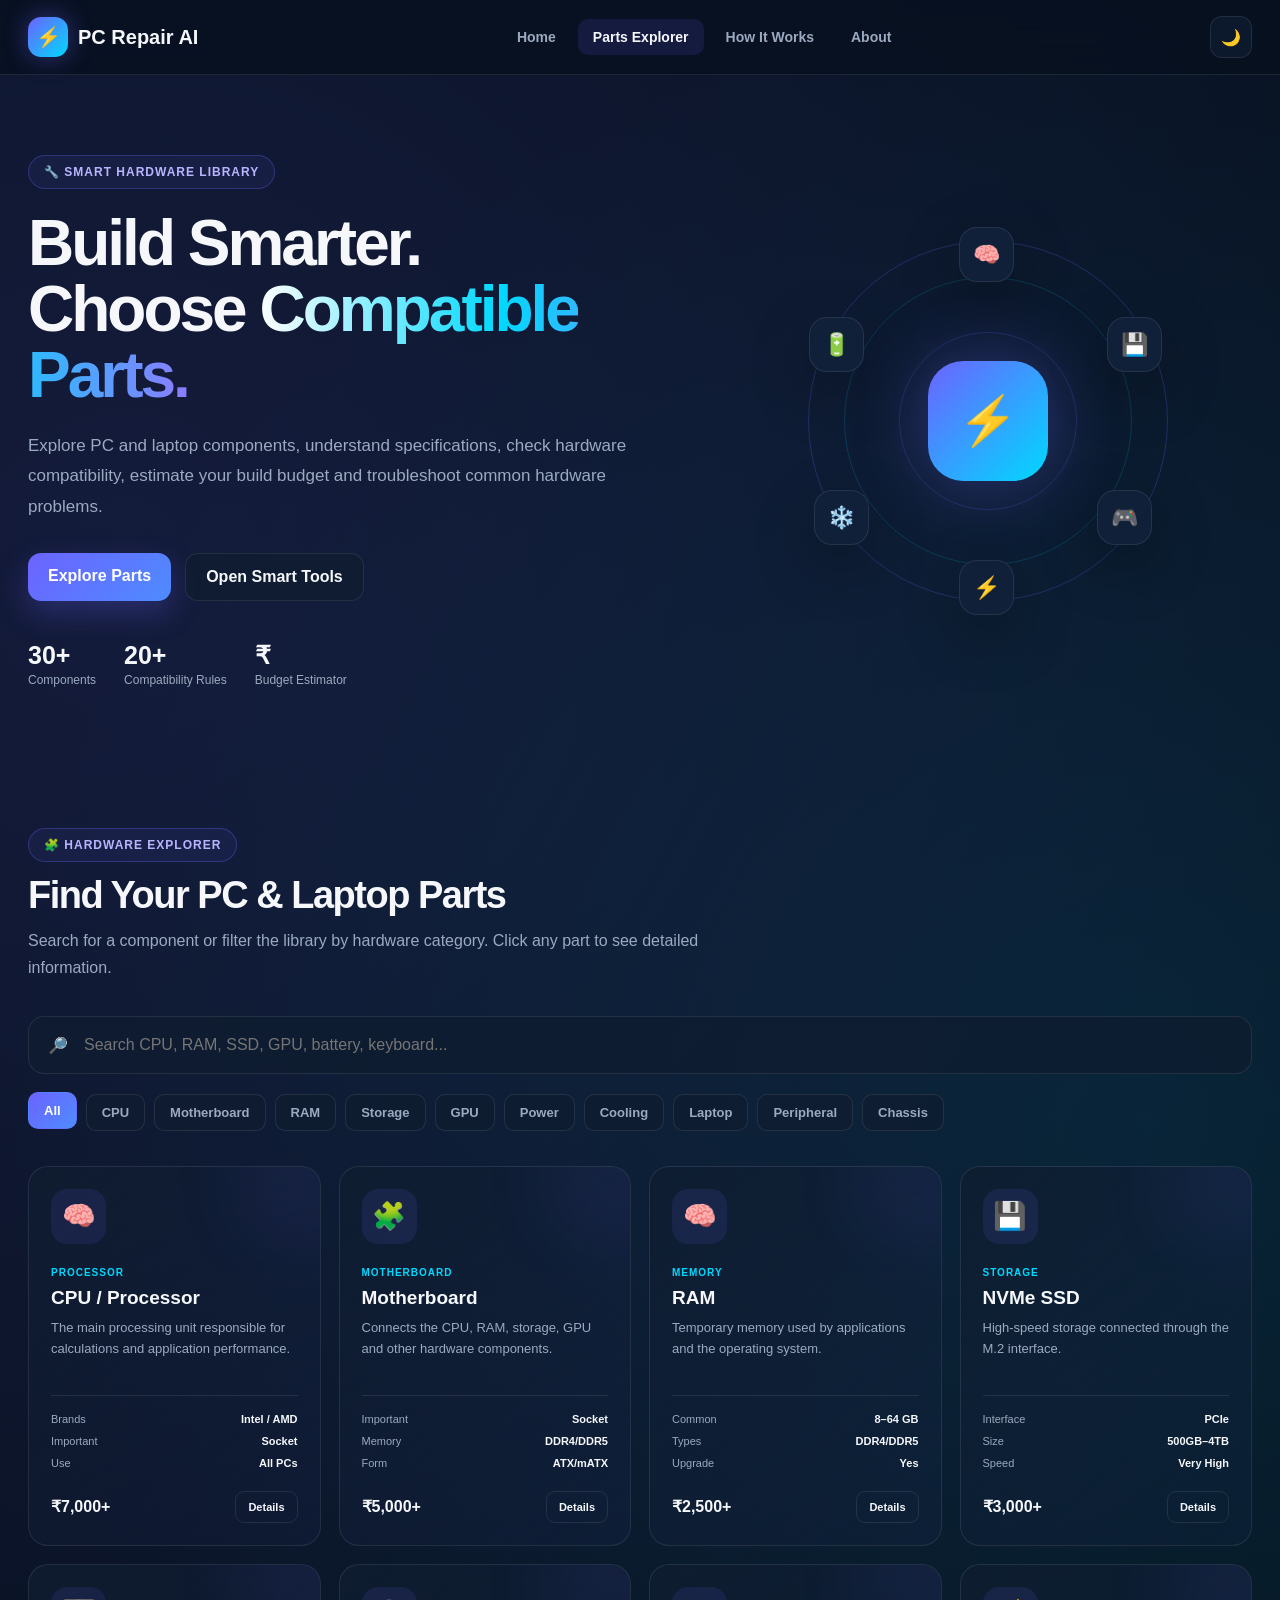
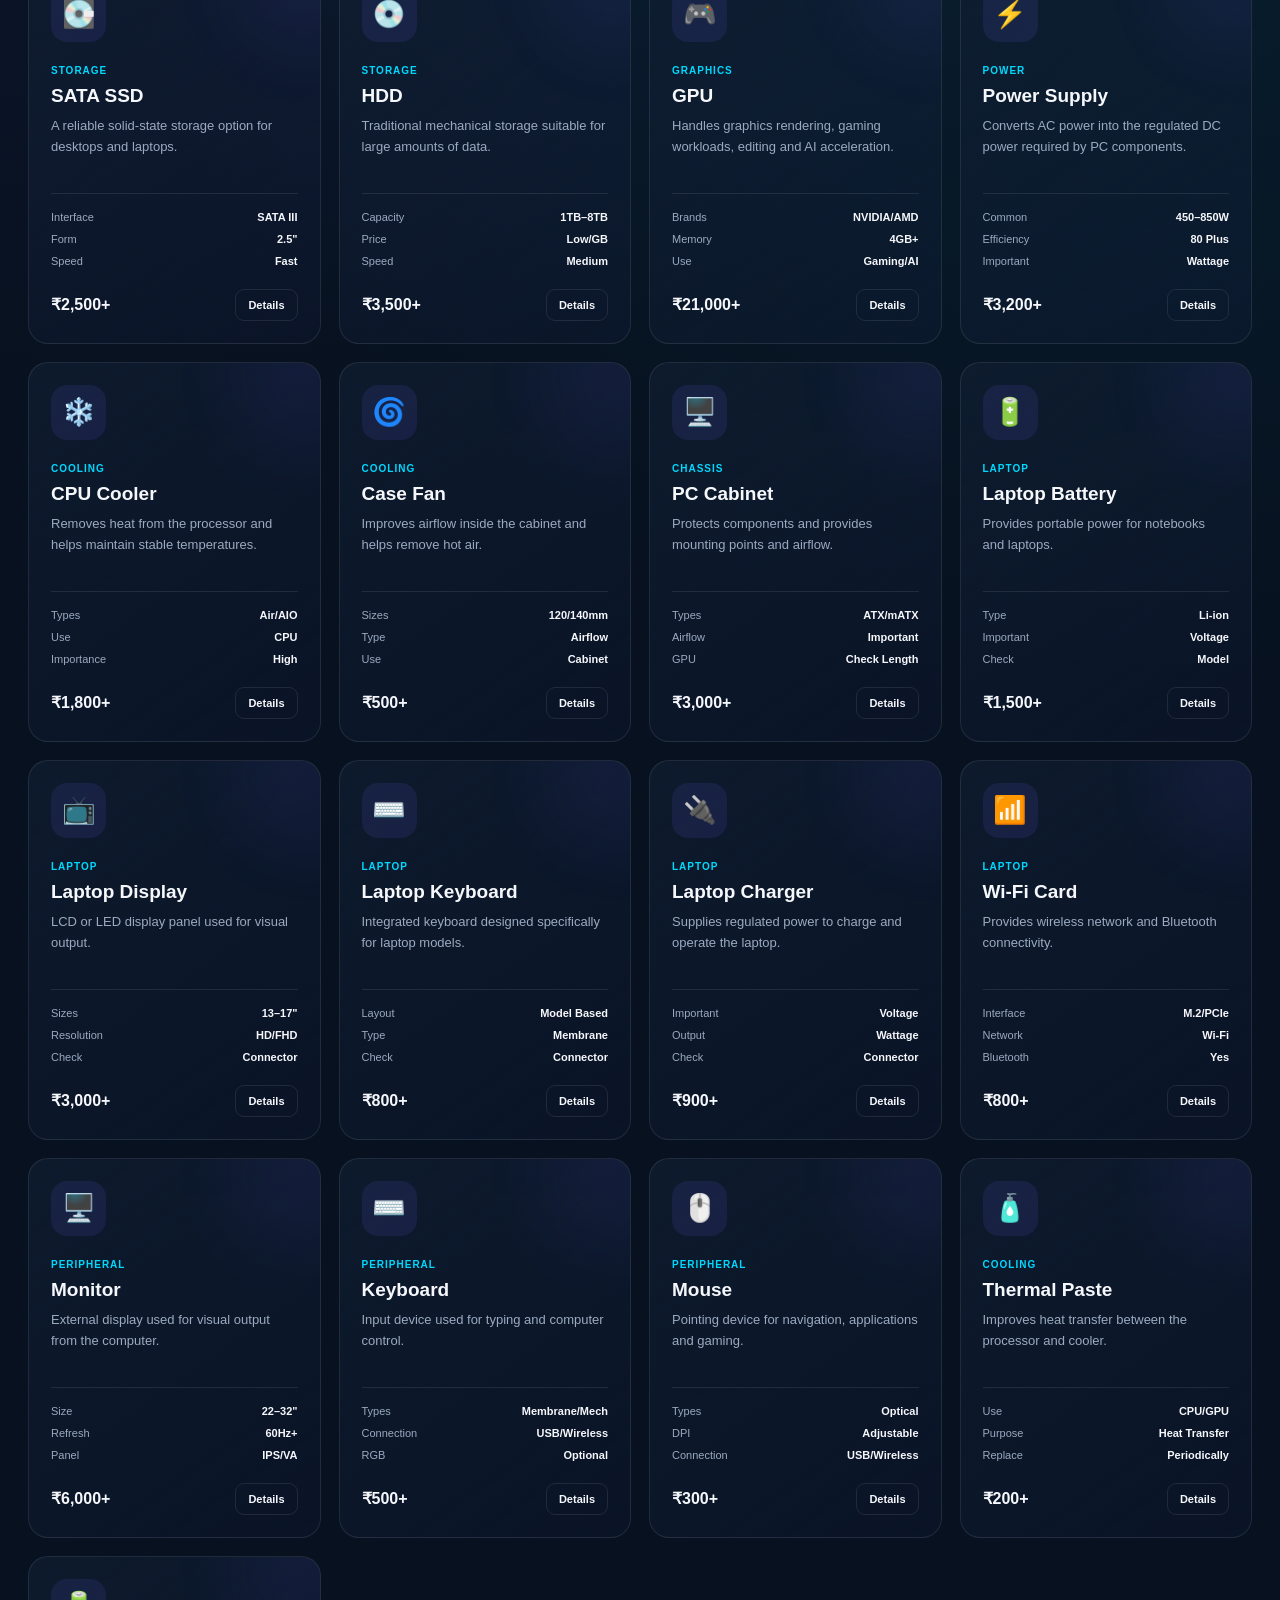
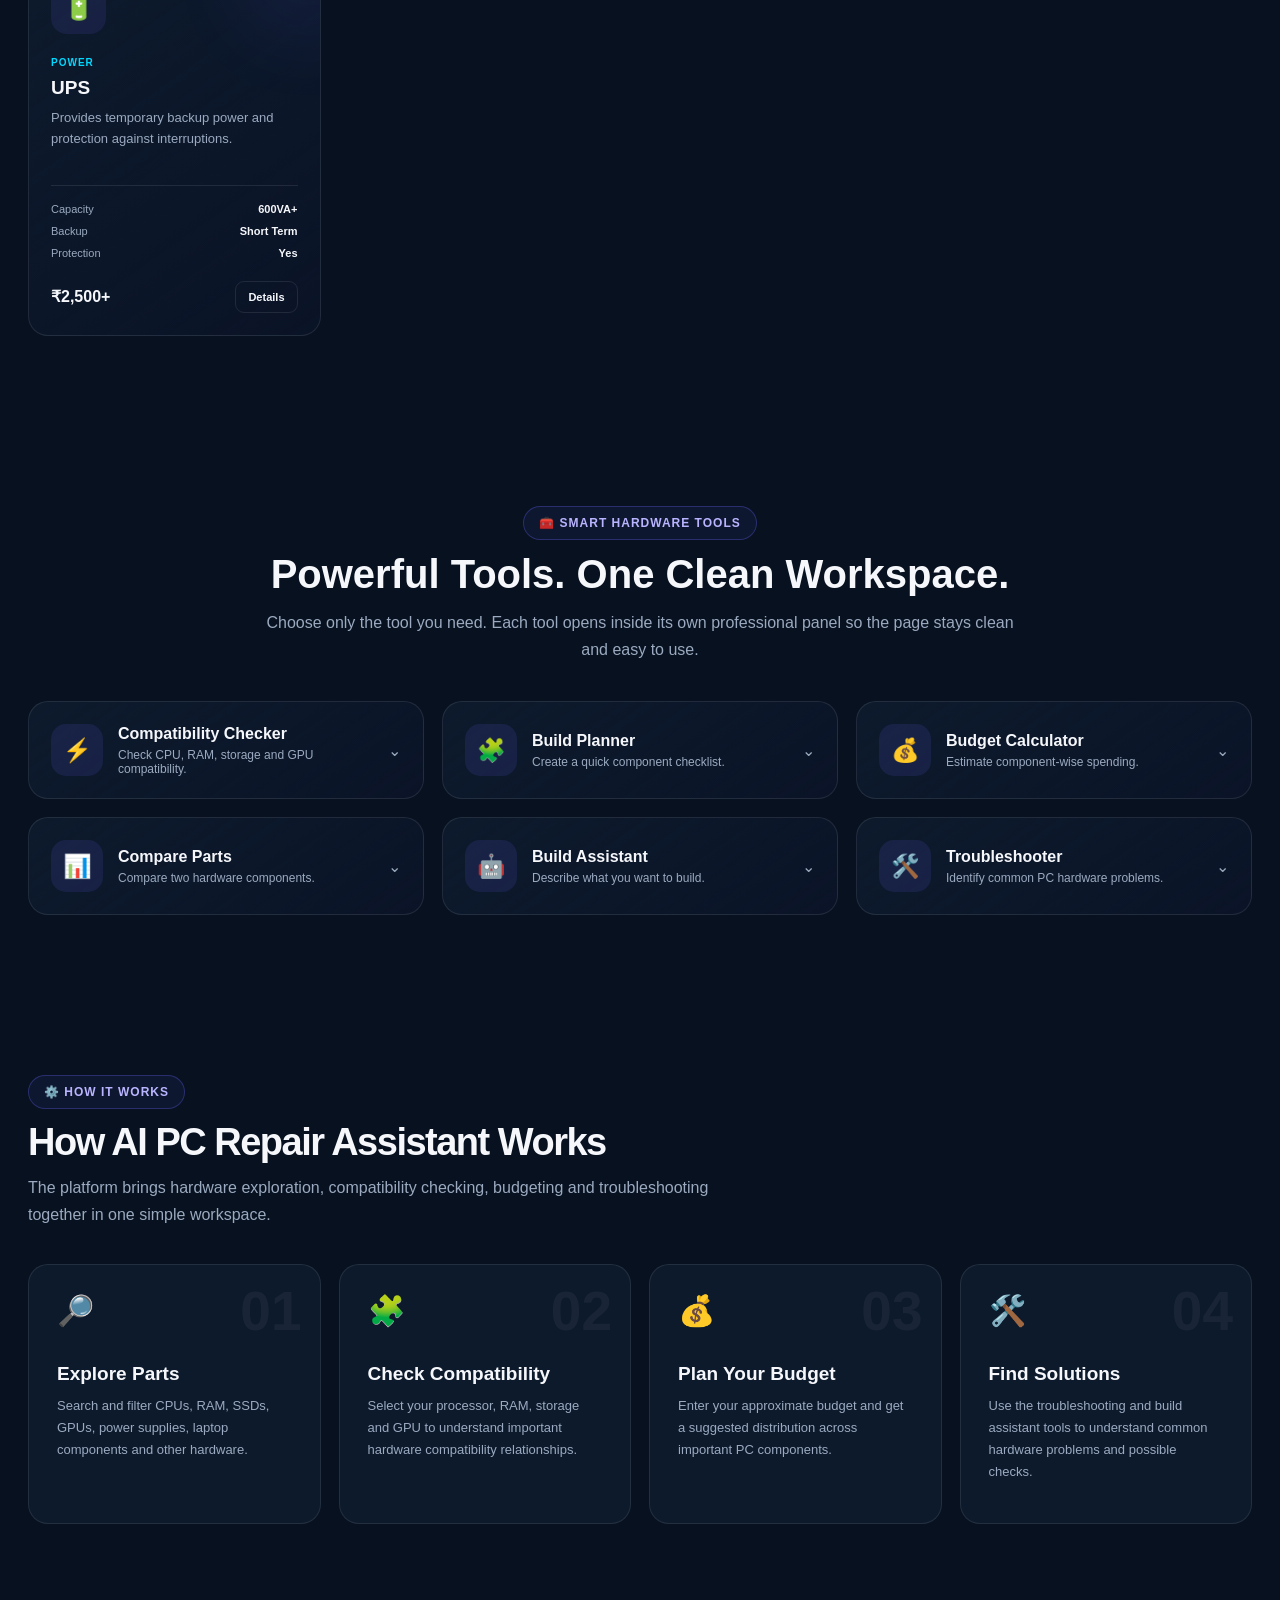
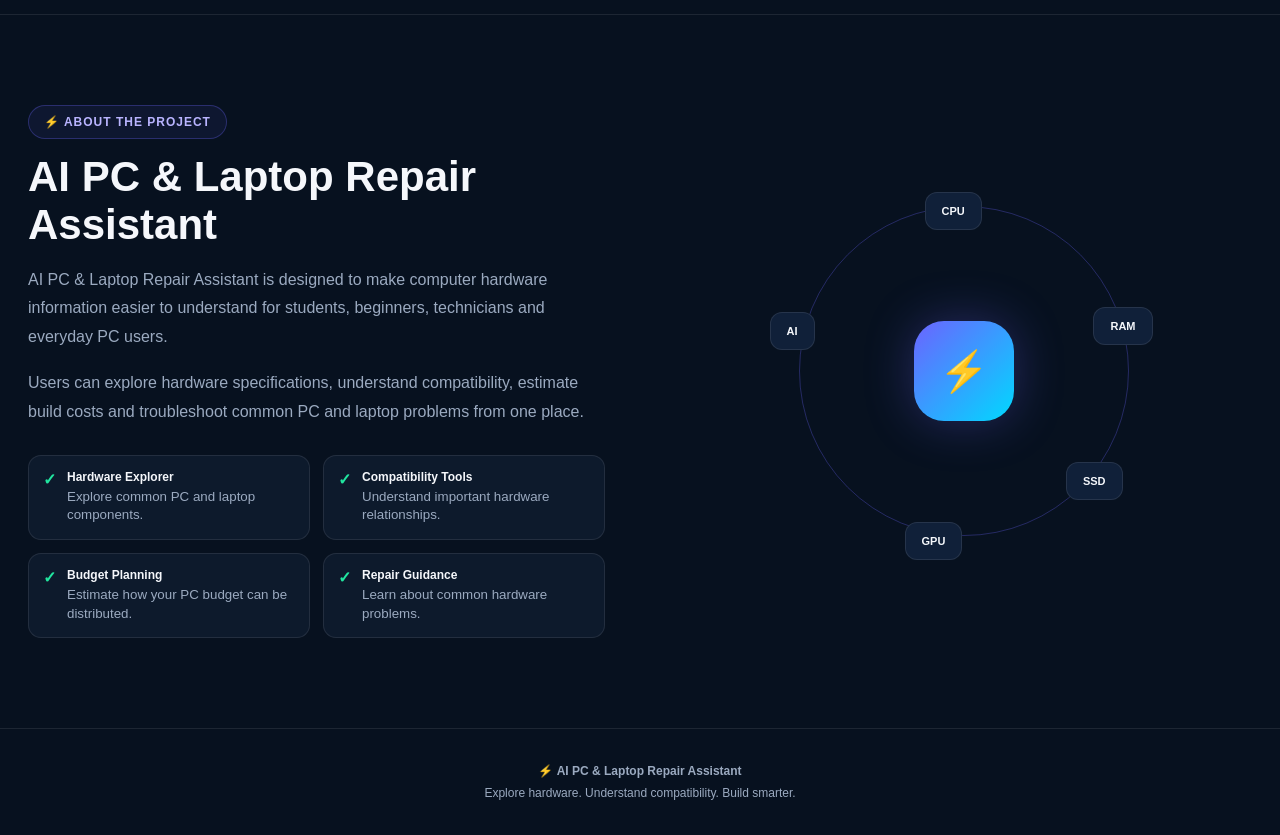
==== parts.html @ 5fa3d870 "parts.html" ====
<!DOCTYPE html>
<html lang="en">
<head>
<meta charset="UTF-8">
<meta name="viewport" content="width=device-width, initial-scale=1.0">
<title>AI PC & Laptop Repair Assistant | Parts Explorer</title>

<style>
*{
    margin:0;
    padding:0;
    box-sizing:border-box;
}

html{
    scroll-behavior:smooth;
}

:root{
    --bg:#07111f;
    --bg2:#0b1728;
    --card:rgba(15,29,48,.82);
    --card2:#102039;
    --text:#f5f7fb;
    --muted:#9baac0;
    --primary:#6c63ff;
    --primary2:#8b7cff;
    --cyan:#00d9ff;
    --green:#21e6a0;
    --border:rgba(255,255,255,.09);
    --shadow:0 20px 60px rgba(0,0,0,.3);
}

body.light{
    --bg:#f4f7fb;
    --bg2:#ffffff;
    --card:rgba(255,255,255,.92);
    --card2:#ffffff;
    --text:#111827;
    --muted:#667085;
    --border:rgba(15,23,42,.1);
    --shadow:0 20px 50px rgba(15,23,42,.1);
}

body{
    font-family:Inter,Segoe UI,Arial,sans-serif;
    background:
        radial-gradient(circle at 10% 10%,rgba(108,99,255,.13),transparent 28%),
        radial-gradient(circle at 90% 20%,rgba(0,217,255,.09),transparent 25%),
        var(--bg);
    color:var(--text);
    min-height:100vh;
    overflow-x:hidden;
    transition:.3s ease;
}

a{
    color:inherit;
    text-decoration:none;
}

button,
input,
select,
textarea{
    font:inherit;
}

button{
    cursor:pointer;
}

.header{
    position:sticky;
    top:0;
    z-index:1000;
    backdrop-filter:blur(20px);
    background:rgba(7,17,31,.76);
    border-bottom:1px solid var(--border);
}

body.light .header{
    background:rgba(255,255,255,.82);
}

.navbar{
    max-width:1400px;
    margin:auto;
    padding:16px 28px;
    display:flex;
    align-items:center;
    justify-content:space-between;
    gap:25px;
}

.logo{
    display:flex;
    align-items:center;
    gap:10px;
    font-size:20px;
    font-weight:800;
    white-space:nowrap;
}

.logo-mark{
    width:40px;
    height:40px;
    border-radius:13px;
    display:grid;
    place-items:center;
    background:linear-gradient(135deg,var(--primary),var(--cyan));
    box-shadow:0 0 25px rgba(108,99,255,.4);
}

.nav-links{
    display:flex;
    align-items:center;
    gap:7px;
}

.nav-links a{
    padding:10px 15px;
    border-radius:10px;
    color:var(--muted);
    font-size:14px;
    font-weight:600;
    transition:.25s;
}

.nav-links a:hover,
.nav-links a.active{
    color:var(--text);
    background:rgba(108,99,255,.13);
}

.theme-btn{
    width:42px;
    height:42px;
    border:1px solid var(--border);
    border-radius:12px;
    background:var(--card);
    color:var(--text);
    transition:.3s;
}

.theme-btn:hover{
    transform:rotate(15deg) scale(1.08);
    border-color:var(--primary);
}

.hero{
    max-width:1400px;
    margin:auto;
    min-height:620px;
    padding:80px 28px 70px;
    display:grid;
    grid-template-columns:1.1fr .9fr;
    align-items:center;
    gap:50px;
}

.badge{
    display:inline-flex;
    align-items:center;
    gap:8px;
    padding:9px 15px;
    border:1px solid rgba(108,99,255,.3);
    background:rgba(108,99,255,.08);
    border-radius:50px;
    color:#b9b4ff;
    font-size:12px;
    font-weight:800;
    letter-spacing:1px;
}

.hero h1{
    margin-top:22px;
    font-size:clamp(42px,5vw,72px);
    line-height:1.03;
    letter-spacing:-3px;
}

.gradient-text{
    background:linear-gradient(90deg,#fff,var(--cyan),var(--primary2));
    -webkit-background-clip:text;
    color:transparent;
}

.hero p{
    margin-top:22px;
    max-width:700px;
    color:var(--muted);
    line-height:1.8;
    font-size:17px;
}

.hero-actions{
    display:flex;
    gap:14px;
    margin-top:30px;
    flex-wrap:wrap;
}

.primary-btn,
.secondary-btn{
    border:none;
    border-radius:13px;
    padding:14px 20px;
    font-weight:800;
    position:relative;
    overflow:hidden;
    transition:.3s;
}

.primary-btn{
    color:white;
    background:linear-gradient(135deg,var(--primary),#4e8cff);
    box-shadow:0 12px 30px rgba(108,99,255,.25);
}

.secondary-btn{
    color:var(--text);
    border:1px solid var(--border);
    background:var(--card);
}

.primary-btn:hover,
.secondary-btn:hover{
    transform:translateY(-3px);
}

.hero-stats{
    margin-top:40px;
    display:flex;
    flex-wrap:wrap;
    gap:28px;
}

.stat strong{
    display:block;
    font-size:25px;
}

.stat span{
    color:var(--muted);
    font-size:12px;
}

.hero-visual{
    min-height:450px;
    display:grid;
    place-items:center;
    position:relative;
}

.orbit{
    width:360px;
    height:360px;
    border:1px solid rgba(108,99,255,.25);
    border-radius:50%;
    position:relative;
    animation:spin 24s linear infinite;
}

.orbit:before,
.orbit:after{
    content:"";
    position:absolute;
    inset:35px;
    border:1px solid rgba(0,217,255,.16);
    border-radius:50%;
}

.orbit:after{
    inset:90px;
    border-color:rgba(108,99,255,.2);
}

.orbit-center{
    position:absolute;
    width:120px;
    height:120px;
    left:50%;
    top:50%;
    transform:translate(-50%,-50%);
    border-radius:35px;
    display:grid;
    place-items:center;
    font-size:48px;
    background:linear-gradient(135deg,var(--primary),var(--cyan));
    box-shadow:0 0 70px rgba(108,99,255,.35);
    animation:pulse 2.5s ease-in-out infinite;
}

.orbit-item{
    position:absolute;
    width:55px;
    height:55px;
    display:grid;
    place-items:center;
    border-radius:18px;
    background:var(--card2);
    border:1px solid var(--border);
    box-shadow:var(--shadow);
    font-size:22px;
}

.o1{top:-15px;left:150px}
.o2{right:5px;top:75px}
.o3{right:15px;bottom:55px}
.o4{left:150px;bottom:-15px}
.o5{left:5px;bottom:55px}
.o6{left:0;top:75px}

@keyframes spin{
    to{transform:rotate(360deg)}
}

@keyframes pulse{
    50%{transform:translate(-50%,-50%) scale(1.06)}
}

.section{
    max-width:1400px;
    margin:auto;
    padding:70px 28px;
}

.section-heading{
    margin-bottom:35px;
}

.section-heading h2{
    margin-top:12px;
    font-size:38px;
    letter-spacing:-1.5px;
}

.section-heading p{
    margin-top:10px;
    max-width:700px;
    color:var(--muted);
    line-height:1.7;
}

.search-box{
    position:relative;
    margin-bottom:20px;
}

.search-box input{
    width:100%;
    padding:19px 22px 19px 55px;
    border:1px solid var(--border);
    background:var(--card);
    color:var(--text);
    border-radius:16px;
    outline:none;
    transition:.3s;
}

.search-box input:focus{
    border-color:var(--primary);
    box-shadow:0 0 0 4px rgba(108,99,255,.1);
}

.search-icon{
    position:absolute;
    left:20px;
    top:50%;
    transform:translateY(-50%);
    color:var(--muted);
}

.filters{
    display:flex;
    gap:9px;
    flex-wrap:wrap;
    margin-bottom:35px;
}

.filter-btn{
    border:1px solid var(--border);
    color:var(--muted);
    background:var(--card);
    padding:10px 15px;
    border-radius:10px;
    font-size:13px;
    font-weight:700;
    transition:.25s;
}

.filter-btn:hover,
.filter-btn.active{
    background:linear-gradient(135deg,var(--primary),#4e8cff);
    color:white;
    border-color:transparent;
    transform:translateY(-2px);
}

.parts-grid{
    display:grid;
    grid-template-columns:repeat(4,1fr);
    gap:18px;
}

.part-card{
    position:relative;
    overflow:hidden;
    padding:22px;
    border-radius:20px;
    background:linear-gradient(145deg,var(--card),rgba(108,99,255,.035));
    border:1px solid var(--border);
    transition:.35s;
}

.part-card:before{
    content:"";
    position:absolute;
    width:150px;
    height:150px;
    background:var(--primary);
    opacity:.07;
    border-radius:50%;
    filter:blur(35px);
    right:-60px;
    top:-60px;
}

.part-card:hover{
    transform:translateY(-8px);
    border-color:rgba(108,99,255,.35);
    box-shadow:var(--shadow);
}

.part-icon{
    width:55px;
    height:55px;
    border-radius:16px;
    display:grid;
    place-items:center;
    font-size:27px;
    background:rgba(108,99,255,.11);
    margin-bottom:18px;
}

.part-category{
    color:var(--cyan);
    font-size:10px;
    font-weight:900;
    letter-spacing:1px;
    text-transform:uppercase;
}

.part-card h3{
    margin-top:7px;
    font-size:19px;
}

.part-card p{
    color:var(--muted);
    font-size:13px;
    line-height:1.6;
    margin-top:9px;
    min-height:62px;
}

.specs{
    list-style:none;
    margin-top:15px;
    border-top:1px solid var(--border);
    padding-top:12px;
}

.specs li{
    display:flex;
    justify-content:space-between;
    gap:10px;
    color:var(--muted);
    font-size:11px;
    padding:5px 0;
}

.specs strong{
    color:var(--text);
}

.card-bottom{
    display:flex;
    align-items:center;
    justify-content:space-between;
    gap:10px;
    margin-top:17px;
}

.price{
    font-size:16px;
    font-weight:900;
}

.details-btn{
    border:1px solid var(--border);
    color:var(--text);
    background:transparent;
    padding:9px 12px;
    border-radius:9px;
    font-size:11px;
    font-weight:800;
    transition:.25s;
}

.details-btn:hover{
    background:var(--primary);
    color:white;
    border-color:var(--primary);
}

.hide-card{
    display:none!important;
}

.no-results{
    display:none;
    text-align:center;
    padding:60px;
    color:var(--muted);
    border:1px dashed var(--border);
    border-radius:18px;
}

.tools-section{
    max-width:1400px;
    margin:30px auto 0;
    padding:70px 28px;
}

.tools-header{
    text-align:center;
    max-width:750px;
    margin:0 auto 38px;
}

.tools-header h2{
    font-size:40px;
    margin-top:12px;
}

.tools-header p{
    color:var(--muted);
    line-height:1.7;
    margin-top:12px;
}

.tools-grid{
    display:grid;
    grid-template-columns:repeat(3,1fr);
    gap:18px;
}

.tool-card{
    border:1px solid var(--border);
    background:linear-gradient(145deg,var(--card),rgba(108,99,255,.04));
    border-radius:20px;
    overflow:hidden;
    transition:.35s;
}

.tool-card:hover{
    transform:translateY(-5px);
    border-color:rgba(108,99,255,.35);
    box-shadow:var(--shadow);
}

.tool-trigger{
    width:100%;
    border:0;
    background:transparent;
    color:var(--text);
    padding:22px;
    display:flex;
    align-items:center;
    gap:15px;
    text-align:left;
}

.tool-icon{
    width:52px;
    height:52px;
    min-width:52px;
    display:grid;
    place-items:center;
    border-radius:15px;
    background:rgba(108,99,255,.12);
    font-size:23px;
}

.tool-info{
    flex:1;
}

.tool-info h3{
    font-size:16px;
}

.tool-info p{
    color:var(--muted);
    font-size:12px;
    margin-top:5px;
}

.tool-arrow{
    color:var(--muted);
    transition:.35s;
}

.tool-card.open .tool-arrow{
    transform:rotate(180deg);
    color:var(--cyan);
}

.tool-panel{
    max-height:0;
    overflow:hidden;
    opacity:0;
    transition:max-height .5s ease,opacity .3s ease,padding .4s ease;
    padding:0 22px;
}

.tool-card.open .tool-panel{
    max-height:800px;
    opacity:1;
    padding:0 22px 22px;
}

.tool-inner{
    border-top:1px solid var(--border);
    padding-top:20px;
}

.form-grid{
    display:grid;
    grid-template-columns:repeat(2,1fr);
    gap:13px;
}

.field label{
    display:block;
    color:var(--muted);
    font-size:11px;
    font-weight:800;
    margin-bottom:7px;
}

.field select,
.field input,
.field textarea{
    width:100%;
    padding:12px;
    border-radius:10px;
    border:1px solid var(--border);
    background:var(--bg2);
    color:var(--text);
    outline:none;
}

.field textarea{
    min-height:110px;
    resize:vertical;
}

.full{
    grid-column:1/-1;
}

.tool-action{
    margin-top:15px;
    width:100%;
    padding:13px;
    border:0;
    border-radius:11px;
    color:white;
    font-weight:900;
    background:linear-gradient(135deg,var(--primary),#4e8cff);
    position:relative;
    overflow:hidden;
    transition:.25s;
}

.tool-action:hover{
    transform:translateY(-2px);
    box-shadow:0 12px 25px rgba(108,99,255,.25);
}

.result-box{
    margin-top:15px;
    padding:15px;
    border-radius:12px;
    border:1px solid var(--border);
    background:rgba(0,0,0,.12);
    color:var(--muted);
    line-height:1.7;
    font-size:13px;
}

.result-box strong{
    color:var(--text);
}

.score{
    font-size:38px;
    font-weight:900;
    color:var(--green);
}

.compare-grid{
    display:grid;
    grid-template-columns:1fr 1fr;
    gap:12px;
}

.compare-result{
    margin-top:15px;
}

.info-section{
    max-width:1400px;
    margin:auto;
    padding:90px 28px;
    scroll-margin-top:80px;
}

.how-grid{
    display:grid;
    grid-template-columns:repeat(4,1fr);
    gap:18px;
}

.how-card{
    position:relative;
    padding:28px;
    min-height:260px;
    border:1px solid var(--border);
    border-radius:20px;
    background:var(--card);
    overflow:hidden;
    transition:.35s;
    opacity:0;
    transform:translateY(30px);
}

.section-visible .how-card{
    opacity:1;
    transform:translateY(0);
}

.section-visible .how-card:nth-child(2){transition-delay:.08s}
.section-visible .how-card:nth-child(3){transition-delay:.16s}
.section-visible .how-card:nth-child(4){transition-delay:.24s}

.how-card:hover{
    transform:translateY(-8px);
    border-color:rgba(108,99,255,.4);
}

.how-number{
    position:absolute;
    right:18px;
    top:14px;
    font-size:55px;
    font-weight:900;
    opacity:.05;
}

.how-icon{
    font-size:30px;
    margin-bottom:35px;
}

.how-card h3{
    font-size:19px;
}

.how-card p{
    color:var(--muted);
    line-height:1.7;
    font-size:13px;
    margin-top:10px;
}

.about-section{
    border-top:1px solid var(--border);
}

.about-container{
    display:grid;
    grid-template-columns:1fr 1fr;
    gap:70px;
    align-items:center;
}

.about-content h2{
    margin-top:14px;
    font-size:42px;
}

.about-content>p{
    color:var(--muted);
    line-height:1.8;
    margin-top:17px;
}

.about-features{
    margin-top:28px;
    display:grid;
    grid-template-columns:1fr 1fr;
    gap:13px;
}

.about-feature{
    display:flex;
    gap:11px;
    padding:14px;
    border:1px solid var(--border);
    border-radius:13px;
    background:var(--card);
}

.about-feature>span{
    color:var(--green);
    font-weight:900;
}

.about-feature strong{
    display:block;
    font-size:12px;
}

.about-feature small{
    display:block;
    color:var(--muted);
    margin-top:4px;
    line-height:1.4;
}

.about-visual{
    display:grid;
    place-items:center;
    min-height:400px;
}

.about-orbit{
    width:330px;
    height:330px;
    border:1px solid rgba(108,99,255,.3);
    border-radius:50%;
    position:relative;
    animation:spin 22s linear infinite;
}

.about-center{
    position:absolute;
    left:50%;
    top:50%;
    transform:translate(-50%,-50%);
    width:100px;
    height:100px;
    display:grid;
    place-items:center;
    border-radius:30px;
    font-size:40px;
    background:linear-gradient(135deg,var(--primary),var(--cyan));
    box-shadow:0 0 50px rgba(108,99,255,.3);
}

.about-item{
    position:absolute;
    padding:12px 16px;
    border-radius:12px;
    background:var(--card2);
    border:1px solid var(--border);
    font-size:11px;
    font-weight:900;
}

.item-one{top:-15px;left:125px}
.item-two{right:-25px;top:100px}
.item-three{right:5px;bottom:35px}
.item-four{left:105px;bottom:-25px}
.item-five{left:-30px;top:105px}

.footer{
    border-top:1px solid var(--border);
    padding:35px 28px;
    text-align:center;
    color:var(--muted);
    font-size:12px;
}

.modal{
    position:fixed;
    inset:0;
    background:rgba(0,0,0,.72);
    backdrop-filter:blur(10px);
    z-index:2000;
    display:none;
    align-items:center;
    justify-content:center;
    padding:20px;
}

.modal.show{
    display:flex;
}

.modal-box{
    width:min(650px,100%);
    max-height:90vh;
    overflow:auto;
    background:var(--card2);
    border:1px solid var(--border);
    border-radius:24px;
    padding:28px;
    position:relative;
    box-shadow:0 30px 100px rgba(0,0,0,.5);
    animation:modalIn .3s ease;
}

@keyframes modalIn{
    from{opacity:0;transform:scale(.94) translateY(20px)}
    to{opacity:1;transform:scale(1) translateY(0)}
}

.close-modal{
    position:absolute;
    right:18px;
    top:18px;
    width:38px;
    height:38px;
    border-radius:10px;
    border:1px solid var(--border);
    background:transparent;
    color:var(--text);
    font-size:20px;
}

.modal-icon{
    font-size:45px;
}

.modal-category{
    color:var(--cyan);
    font-size:11px;
    font-weight:900;
    margin-top:15px;
}

.modal-box h2{
    margin-top:6px;
    font-size:30px;
}

.modal-description{
    color:var(--muted);
    line-height:1.7;
    margin-top:12px;
}

.modal-info{
    margin-top:20px;
    display:grid;
    gap:12px;
}

.modal-info div{
    padding:15px;
    border-radius:12px;
    background:rgba(255,255,255,.035);
    border:1px solid var(--border);
}

.modal-info strong{
    display:block;
    font-size:11px;
    color:var(--cyan);
    margin-bottom:5px;
}

.modal-info span{
    color:var(--muted);
    font-size:13px;
    line-height:1.6;
}

.top-btn{
    position:fixed;
    right:25px;
    bottom:25px;
    width:45px;
    height:45px;
    border:0;
    border-radius:14px;
    color:white;
    background:linear-gradient(135deg,var(--primary),var(--cyan));
    z-index:900;
    opacity:0;
    pointer-events:none;
    transform:translateY(20px);
    transition:.3s;
}

.top-btn.show{
    opacity:1;
    pointer-events:auto;
    transform:translateY(0);
}

.ripple{
    position:absolute;
    border-radius:50%;
    transform:scale(0);
    animation:ripple .6s linear;
    background:rgba(255,255,255,.35);
    pointer-events:none;
}

@keyframes ripple{
    to{
        transform:scale(4);
        opacity:0;
    }
}

@media(max-width:1100px){
    .parts-grid{
        grid-template-columns:repeat(3,1fr);
    }

    .how-grid{
        grid-template-columns:repeat(2,1fr);
    }

    .tools-grid{
        grid-template-columns:repeat(2,1fr);
    }
}

@media(max-width:850px){
    .navbar{
        flex-wrap:wrap;
    }

    .nav-links{
        order:3;
        width:100%;
        overflow-x:auto;
        justify-content:flex-start;
    }

    .hero{
        grid-template-columns:1fr;
        text-align:center;
    }

    .hero p{
        margin-left:auto;
        margin-right:auto;
    }

    .hero-actions,
    .hero-stats{
        justify-content:center;
    }

    .hero-visual{
        min-height:350px;
    }

    .about-container{
        grid-template-columns:1fr;
    }

    .about-content{
        text-align:center;
    }

    .about-features{
        text-align:left;
    }
}

@media(max-width:650px){
    .navbar,
    .hero,
    .section,
    .tools-section,
    .info-section{
        padding-left:17px;
        padding-right:17px;
    }

    .hero{
        padding-top:55px;
    }

    .hero h1{
        letter-spacing:-2px;
    }

    .orbit{
        width:280px;
        height:280px;
    }

    .orbit-center{
        width:90px;
        height:90px;
    }

    .o1,.o4{
        left:112px;
    }

    .parts-grid,
    .tools-grid,
    .how-grid{
        grid-template-columns:1fr;
    }

    .form-grid,
    .compare-grid,
    .about-features{
        grid-template-columns:1fr;
    }

    .full{
        grid-column:auto;
    }

    .section-heading h2,
    .tools-header h2,
    .about-content h2{
        font-size:30px;
    }

    .hero-stats{
        gap:18px;
    }
}
</style>

<!-- Google Analytics 4 - Added without changing existing website code -->
<script async src="https://www.googletagmanager.com/gtag/js?id=G-TXNZC0SK5X"></script>
<script>
window.dataLayer = window.dataLayer || [];
function gtag(){dataLayer.push(arguments);}
gtag("js", new Date());
gtag("config", "G-TXNZC0SK5X", {
    send_page_view: true
});
</script>

<!-- AI PC Repair Assistant - GA4 Analytics Layer -->
<script>
(function () {
    function track(name, params) {
        if (typeof gtag === "function") {
            gtag("event", name, params || {});
        }
    }

    window.PCRepairAnalytics = { track: track };

    track("page_loaded", {
        page_name: document.title,
        page_path: window.location.pathname
    });

    const scrollMarks = [25, 50, 75, 90, 100];
    const sentScrollMarks = {};

    function checkScrollDepth() {
        const doc = document.documentElement;
        const scrollable = doc.scrollHeight - window.innerHeight;
        if (scrollable <= 0) return;

        const percent = Math.min(100, Math.round((window.scrollY / scrollable) * 100));

        scrollMarks.forEach(function (mark) {
            if (percent >= mark && !sentScrollMarks[mark]) {
                sentScrollMarks[mark] = true;
                track("scroll_depth", {
                    percent_scrolled: mark,
                    page_path: window.location.pathname
                });
            }
        });
    }

    window.addEventListener("scroll", checkScrollDepth, { passive: true });

    document.addEventListener("click", function (event) {
        const element = event.target.closest(
            "a, button, input[type='submit'], input[type='button'], [role='button']"
        );
        if (!element) return;

        const text = (
            element.innerText ||
            element.value ||
            element.getAttribute("aria-label") ||
            element.getAttribute("title") ||
            ""
        ).trim().replace(/\s+/g, " ").slice(0, 100);

        track("user_action", {
            element_type: element.tagName.toLowerCase(),
            element_text: text,
            element_id: element.id || "",
            page_path: window.location.pathname
        });

        if (element.tagName.toLowerCase() === "a" && element.href) {
            try {
                const url = new URL(element.href, window.location.href);

                if (url.origin !== window.location.origin) {
                    track("outbound_click", {
                        link_domain: url.hostname,
                        link_path: url.pathname
                    });
                }

                if (url.hostname.includes("youtube.com") ||
                    url.hostname.includes("youtu.be")) {
                    track("youtube_click", {
                        video_domain: url.hostname
                    });
                }

                if (url.hostname.includes("amazon.") ||
                    url.hostname.includes("flipkart.") ||
                    url.hostname.includes("mdcomputers.") ||
                    url.hostname.includes("primeabgb.") ||
                    url.hostname.includes("vedant.")) {
                    track("product_link_click", {
                        store_domain: url.hostname
                    });
                }
            } catch (e) {}
        }
    }, true);

    document.addEventListener("submit", function (event) {
        const form = event.target;
        track("form_submit", {
            form_id: form.id || "",
            form_name: form.getAttribute("name") || "",
            page_path: window.location.pathname
        });
    }, true);

    document.addEventListener("change", function (event) {
        const element = event.target;
        if (!element || !["SELECT", "INPUT"].includes(element.tagName)) return;

        track("form_interaction", {
            field_type: element.type || element.tagName.toLowerCase(),
            field_name: element.name || element.id || "",
            page_path: window.location.pathname
        });
    }, true);

    const observer = new IntersectionObserver(function (entries) {
        entries.forEach(function (entry) {
            if (!entry.isIntersecting) return;

            const section = entry.target;
            if (section.dataset.analyticsTracked === "true") return;

            section.dataset.analyticsTracked = "true";

            track("section_view", {
                section_name: (
                    section.getAttribute("data-analytics-section") ||
                    section.id ||
                    section.getAttribute("aria-label") ||
                    section.tagName.toLowerCase()
                ).slice(0, 100),
                page_path: window.location.pathname
            });
        });
    }, { threshold: 0.35 });

    document.querySelectorAll("section, main > div, [data-section]").forEach(function (element) {
        observer.observe(element);
    });

    window.addEventListener("error", function () {
        track("javascript_error", {
            error_type: "window_error",
            page_path: window.location.pathname
        });
    });

    window.addEventListener("unhandledrejection", function () {
        track("javascript_error", {
            error_type: "promise_rejection",
            page_path: window.location.pathname
        });
    });

    window.addEventListener("load", function () {
        track("page_ready", {
            page_name: document.title,
            page_path: window.location.pathname
        });
    });
})();
</script>
<!-- End AI PC Repair Assistant - GA4 Analytics Layer -->

</head>

<body>

<header class="header">
    <div class="navbar">

        <a href="index.html" class="logo">
            <span class="logo-mark">⚡</span>
            <span>PC Repair AI</span>
        </a>

        <nav class="nav-links">
            <a href="index.html">Home</a>
            <a href="#parts" class="active">Parts Explorer</a>
            <a href="#how-it-works">How It Works</a>
            <a href="#about">About</a>
        </nav>

        <button class="theme-btn" id="themeBtn" title="Change theme">🌙</button>

    </div>
</header>

<main>

<section class="hero">

    <div>

        <span class="badge">🔧 SMART HARDWARE LIBRARY</span>

        <h1>
            Build Smarter.<br>
            Choose <span class="gradient-text">Compatible Parts.</span>
        </h1>

        <p>
            Explore PC and laptop components, understand specifications,
            check hardware compatibility, estimate your build budget and
            troubleshoot common hardware problems.
        </p>

        <div class="hero-actions">
            <a href="#parts" class="primary-btn ripple-btn">Explore Parts</a>
            <a href="#smart-tools" class="secondary-btn ripple-btn">Open Smart Tools</a>
        </div>

        <div class="hero-stats">
            <div class="stat">
                <strong>30+</strong>
                <span>Components</span>
            </div>

            <div class="stat">
                <strong>20+</strong>
                <span>Compatibility Rules</span>
            </div>

            <div class="stat">
                <strong>₹</strong>
                <span>Budget Estimator</span>
            </div>
        </div>

    </div>

    <div class="hero-visual">

        <div class="orbit">

            <div class="orbit-center">⚡</div>

            <div class="orbit-item o1">🧠</div>
            <div class="orbit-item o2">💾</div>
            <div class="orbit-item o3">🎮</div>
            <div class="orbit-item o4">⚡</div>
            <div class="orbit-item o5">❄️</div>
            <div class="orbit-item o6">🔋</div>

        </div>

    </div>

</section>


<section class="section" id="parts">

    <div class="section-heading">

        <span class="badge">🧩 HARDWARE EXPLORER</span>

        <h2>Find Your PC & Laptop Parts</h2>

        <p>
            Search for a component or filter the library by hardware category.
            Click any part to see detailed information.
        </p>

    </div>

    <div class="search-box">

        <span class="search-icon">🔎</span>

        <input
            type="text"
            id="searchInput"
            placeholder="Search CPU, RAM, SSD, GPU, battery, keyboard..."
        >

    </div>

    <div class="filters">

        <button class="filter-btn active" data-filter="all">All</button>
        <button class="filter-btn" data-filter="processor">CPU</button>
        <button class="filter-btn" data-filter="motherboard">Motherboard</button>
        <button class="filter-btn" data-filter="memory">RAM</button>
        <button class="filter-btn" data-filter="storage">Storage</button>
        <button class="filter-btn" data-filter="graphics">GPU</button>
        <button class="filter-btn" data-filter="power">Power</button>
        <button class="filter-btn" data-filter="cooling">Cooling</button>
        <button class="filter-btn" data-filter="laptop">Laptop</button>
        <button class="filter-btn" data-filter="peripheral">Peripheral</button>
        <button class="filter-btn" data-filter="chassis">Chassis</button>

    </div>

    <div class="parts-grid" id="partsGrid">

        <article class="part-card" data-category="processor" data-name="cpu processor intel amd">
            <div class="part-icon">🧠</div>
            <span class="part-category">Processor</span>
            <h3>CPU / Processor</h3>
            <p>The main processing unit responsible for calculations and application performance.</p>
            <ul class="specs">
                <li><span>Brands</span><strong>Intel / AMD</strong></li>
                <li><span>Important</span><strong>Socket</strong></li>
                <li><span>Use</span><strong>All PCs</strong></li>
            </ul>
            <div class="card-bottom">
                <span class="price">₹7,000+</span>
                <button class="details-btn" data-part="CPU">Details</button>
            </div>
        </article>

        <article class="part-card" data-category="motherboard" data-name="motherboard mainboard board">
            <div class="part-icon">🧩</div>
            <span class="part-category">Motherboard</span>
            <h3>Motherboard</h3>
            <p>Connects the CPU, RAM, storage, GPU and other hardware components.</p>
            <ul class="specs">
                <li><span>Important</span><strong>Socket</strong></li>
                <li><span>Memory</span><strong>DDR4/DDR5</strong></li>
                <li><span>Form</span><strong>ATX/mATX</strong></li>
            </ul>
            <div class="card-bottom">
                <span class="price">₹5,000+</span>
                <button class="details-btn" data-part="Motherboard">Details</button>
            </div>
        </article>

        <article class="part-card" data-category="memory" data-name="ram memory ddr4 ddr5">
            <div class="part-icon">🧠</div>
            <span class="part-category">Memory</span>
            <h3>RAM</h3>
            <p>Temporary memory used by applications and the operating system.</p>
            <ul class="specs">
                <li><span>Common</span><strong>8–64 GB</strong></li>
                <li><span>Types</span><strong>DDR4/DDR5</strong></li>
                <li><span>Upgrade</span><strong>Yes</strong></li>
            </ul>
            <div class="card-bottom">
                <span class="price">₹2,500+</span>
                <button class="details-btn" data-part="RAM">Details</button>
            </div>
        </article>

        <article class="part-card" data-category="storage" data-name="nvme ssd m2 storage">
            <div class="part-icon">💾</div>
            <span class="part-category">Storage</span>
            <h3>NVMe SSD</h3>
            <p>High-speed storage connected through the M.2 interface.</p>
            <ul class="specs">
                <li><span>Interface</span><strong>PCIe</strong></li>
                <li><span>Size</span><strong>500GB–4TB</strong></li>
                <li><span>Speed</span><strong>Very High</strong></li>
            </ul>
            <div class="card-bottom">
                <span class="price">₹3,000+</span>
                <button class="details-btn" data-part="NVMe SSD">Details</button>
            </div>
        </article>

        <article class="part-card" data-category="storage" data-name="sata ssd 2.5 storage">
            <div class="part-icon">💽</div>
            <span class="part-category">Storage</span>
            <h3>SATA SSD</h3>
            <p>A reliable solid-state storage option for desktops and laptops.</p>
            <ul class="specs">
                <li><span>Interface</span><strong>SATA III</strong></li>
                <li><span>Form</span><strong>2.5"</strong></li>
                <li><span>Speed</span><strong>Fast</strong></li>
            </ul>
            <div class="card-bottom">
                <span class="price">₹2,500+</span>
                <button class="details-btn" data-part="SATA SSD">Details</button>
            </div>
        </article>

        <article class="part-card" data-category="storage" data-name="hdd hard disk drive storage">
            <div class="part-icon">💿</div>
            <span class="part-category">Storage</span>
            <h3>HDD</h3>
            <p>Traditional mechanical storage suitable for large amounts of data.</p>
            <ul class="specs">
                <li><span>Capacity</span><strong>1TB–8TB</strong></li>
                <li><span>Price</span><strong>Low/GB</strong></li>
                <li><span>Speed</span><strong>Medium</strong></li>
            </ul>
            <div class="card-bottom">
                <span class="price">₹3,500+</span>
                <button class="details-btn" data-part="HDD">Details</button>
            </div>
        </article>

        <article class="part-card" data-category="graphics" data-name="gpu graphics card nvidia amd">
            <div class="part-icon">🎮</div>
            <span class="part-category">Graphics</span>
            <h3>GPU</h3>
            <p>Handles graphics rendering, gaming workloads, editing and AI acceleration.</p>
            <ul class="specs">
                <li><span>Brands</span><strong>NVIDIA/AMD</strong></li>
                <li><span>Memory</span><strong>4GB+</strong></li>
                <li><span>Use</span><strong>Gaming/AI</strong></li>
            </ul>
            <div class="card-bottom">
                <span class="price">₹21,000+</span>
                <button class="details-btn" data-part="GPU">Details</button>
            </div>
        </article>

        <article class="part-card" data-category="power" data-name="psu power supply smps">
            <div class="part-icon">⚡</div>
            <span class="part-category">Power</span>
            <h3>Power Supply</h3>
            <p>Converts AC power into the regulated DC power required by PC components.</p>
            <ul class="specs">
                <li><span>Common</span><strong>450–850W</strong></li>
                <li><span>Efficiency</span><strong>80 Plus</strong></li>
                <li><span>Important</span><strong>Wattage</strong></li>
            </ul>
            <div class="card-bottom">
                <span class="price">₹3,200+</span>
                <button class="details-btn" data-part="PSU">Details</button>
            </div>
        </article>

        <article class="part-card" data-category="cooling" data-name="cpu cooler heatsink cooling">
            <div class="part-icon">❄️</div>
            <span class="part-category">Cooling</span>
            <h3>CPU Cooler</h3>
            <p>Removes heat from the processor and helps maintain stable temperatures.</p>
            <ul class="specs">
                <li><span>Types</span><strong>Air/AIO</strong></li>
                <li><span>Use</span><strong>CPU</strong></li>
                <li><span>Importance</span><strong>High</strong></li>
            </ul>
            <div class="card-bottom">
                <span class="price">₹1,800+</span>
                <button class="details-btn" data-part="CPU Cooler">Details</button>
            </div>
        </article>

        <article class="part-card" data-category="cooling" data-name="case fan cabinet fan cooling">
            <div class="part-icon">🌀</div>
            <span class="part-category">Cooling</span>
            <h3>Case Fan</h3>
            <p>Improves airflow inside the cabinet and helps remove hot air.</p>
            <ul class="specs">
                <li><span>Sizes</span><strong>120/140mm</strong></li>
                <li><span>Type</span><strong>Airflow</strong></li>
                <li><span>Use</span><strong>Cabinet</strong></li>
            </ul>
            <div class="card-bottom">
                <span class="price">₹500+</span>
                <button class="details-btn" data-part="Case Fan">Details</button>
            </div>
        </article>

        <article class="part-card" data-category="chassis" data-name="pc cabinet case chassis tower">
            <div class="part-icon">🖥️</div>
            <span class="part-category">Chassis</span>
            <h3>PC Cabinet</h3>
            <p>Protects components and provides mounting points and airflow.</p>
            <ul class="specs">
                <li><span>Types</span><strong>ATX/mATX</strong></li>
                <li><span>Airflow</span><strong>Important</strong></li>
                <li><span>GPU</span><strong>Check Length</strong></li>
            </ul>
            <div class="card-bottom">
                <span class="price">₹3,000+</span>
                <button class="details-btn" data-part="PC Cabinet">Details</button>
            </div>
        </article>

        <article class="part-card" data-category="laptop" data-name="laptop battery notebook battery">
            <div class="part-icon">🔋</div>
            <span class="part-category">Laptop</span>
            <h3>Laptop Battery</h3>
            <p>Provides portable power for notebooks and laptops.</p>
            <ul class="specs">
                <li><span>Type</span><strong>Li-ion</strong></li>
                <li><span>Important</span><strong>Voltage</strong></li>
                <li><span>Check</span><strong>Model</strong></li>
            </ul>
            <div class="card-bottom">
                <span class="price">₹1,500+</span>
                <button class="details-btn" data-part="Laptop Battery">Details</button>
            </div>
        </article>

        <article class="part-card" data-category="laptop" data-name="laptop display screen lcd led panel">
            <div class="part-icon">📺</div>
            <span class="part-category">Laptop</span>
            <h3>Laptop Display</h3>
            <p>LCD or LED display panel used for visual output.</p>
            <ul class="specs">
                <li><span>Sizes</span><strong>13–17"</strong></li>
                <li><span>Resolution</span><strong>HD/FHD</strong></li>
                <li><span>Check</span><strong>Connector</strong></li>
            </ul>
            <div class="card-bottom">
                <span class="price">₹3,000+</span>
                <button class="details-btn" data-part="Laptop Display">Details</button>
            </div>
        </article>

        <article class="part-card" data-category="laptop" data-name="laptop keyboard notebook keyboard">
            <div class="part-icon">⌨️</div>
            <span class="part-category">Laptop</span>
            <h3>Laptop Keyboard</h3>
            <p>Integrated keyboard designed specifically for laptop models.</p>
            <ul class="specs">
                <li><span>Layout</span><strong>Model Based</strong></li>
                <li><span>Type</span><strong>Membrane</strong></li>
                <li><span>Check</span><strong>Connector</strong></li>
            </ul>
            <div class="card-bottom">
                <span class="price">₹800+</span>
                <button class="details-btn" data-part="Laptop Keyboard">Details</button>
            </div>
        </article>

        <article class="part-card" data-category="laptop" data-name="laptop charger adapter power">
            <div class="part-icon">🔌</div>
            <span class="part-category">Laptop</span>
            <h3>Laptop Charger</h3>
            <p>Supplies regulated power to charge and operate the laptop.</p>
            <ul class="specs">
                <li><span>Important</span><strong>Voltage</strong></li>
                <li><span>Output</span><strong>Wattage</strong></li>
                <li><span>Check</span><strong>Connector</strong></li>
            </ul>
            <div class="card-bottom">
                <span class="price">₹900+</span>
                <button class="details-btn" data-part="Laptop Charger">Details</button>
            </div>
        </article>

        <article class="part-card" data-category="laptop" data-name="wifi card wireless network adapter">
            <div class="part-icon">📶</div>
            <span class="part-category">Laptop</span>
            <h3>Wi-Fi Card</h3>
            <p>Provides wireless network and Bluetooth connectivity.</p>
            <ul class="specs">
                <li><span>Interface</span><strong>M.2/PCIe</strong></li>
                <li><span>Network</span><strong>Wi-Fi</strong></li>
                <li><span>Bluetooth</span><strong>Yes</strong></li>
            </ul>
            <div class="card-bottom">
                <span class="price">₹800+</span>
                <button class="details-btn" data-part="Wi-Fi Card">Details</button>
            </div>
        </article>

        <article class="part-card" data-category="peripheral" data-name="monitor display screen desktop">
            <div class="part-icon">🖥️</div>
            <span class="part-category">Peripheral</span>
            <h3>Monitor</h3>
            <p>External display used for visual output from the computer.</p>
            <ul class="specs">
                <li><span>Size</span><strong>22–32"</strong></li>
                <li><span>Refresh</span><strong>60Hz+</strong></li>
                <li><span>Panel</span><strong>IPS/VA</strong></li>
            </ul>
            <div class="card-bottom">
                <span class="price">₹6,000+</span>
                <button class="details-btn" data-part="Monitor">Details</button>
            </div>
        </article>

        <article class="part-card" data-category="peripheral" data-name="keyboard usb wireless mechanical">
            <div class="part-icon">⌨️</div>
            <span class="part-category">Peripheral</span>
            <h3>Keyboard</h3>
            <p>Input device used for typing and computer control.</p>
            <ul class="specs">
                <li><span>Types</span><strong>Membrane/Mech</strong></li>
                <li><span>Connection</span><strong>USB/Wireless</strong></li>
                <li><span>RGB</span><strong>Optional</strong></li>
            </ul>
            <div class="card-bottom">
                <span class="price">₹500+</span>
                <button class="details-btn" data-part="Keyboard">Details</button>
            </div>
        </article>

        <article class="part-card" data-category="peripheral" data-name="mouse usb wireless gaming">
            <div class="part-icon">🖱️</div>
            <span class="part-category">Peripheral</span>
            <h3>Mouse</h3>
            <p>Pointing device for navigation, applications and gaming.</p>
            <ul class="specs">
                <li><span>Types</span><strong>Optical</strong></li>
                <li><span>DPI</span><strong>Adjustable</strong></li>
                <li><span>Connection</span><strong>USB/Wireless</strong></li>
            </ul>
            <div class="card-bottom">
                <span class="price">₹300+</span>
                <button class="details-btn" data-part="Mouse">Details</button>
            </div>
        </article>

        <article class="part-card" data-category="cooling" data-name="thermal paste cpu cooling compound">
            <div class="part-icon">🧴</div>
            <span class="part-category">Cooling</span>
            <h3>Thermal Paste</h3>
            <p>Improves heat transfer between the processor and cooler.</p>
            <ul class="specs">
                <li><span>Use</span><strong>CPU/GPU</strong></li>
                <li><span>Purpose</span><strong>Heat Transfer</strong></li>
                <li><span>Replace</span><strong>Periodically</strong></li>
            </ul>
            <div class="card-bottom">
                <span class="price">₹200+</span>
                <button class="details-btn" data-part="Thermal Paste">Details</button>
            </div>
        </article>

        <article class="part-card" data-category="power" data-name="ups backup power battery">
            <div class="part-icon">🔋</div>
            <span class="part-category">Power</span>
            <h3>UPS</h3>
            <p>Provides temporary backup power and protection against interruptions.</p>
            <ul class="specs">
                <li><span>Capacity</span><strong>600VA+</strong></li>
                <li><span>Backup</span><strong>Short Term</strong></li>
                <li><span>Protection</span><strong>Yes</strong></li>
            </ul>
            <div class="card-bottom">
                <span class="price">₹2,500+</span>
                <button class="details-btn" data-part="UPS">Details</button>
            </div>
        </article>

    </div>

    <div class="no-results" id="noResults">
        🔎 No hardware parts found. Try another search or category.
    </div>

</section>


<section class="tools-section" id="smart-tools">

    <div class="tools-header">

        <span class="badge">🧰 SMART HARDWARE TOOLS</span>

        <h2>Powerful Tools. One Clean Workspace.</h2>

        <p>
            Choose only the tool you need. Each tool opens inside its own
            professional panel so the page stays clean and easy to use.
        </p>

    </div>

    <div class="tools-grid">

        <div class="tool-card">

            <button class="tool-trigger ripple-btn" data-tool="compatibility">

                <span class="tool-icon">⚡</span>

                <span class="tool-info">
                    <h3>Compatibility Checker</h3>
                    <p>Check CPU, RAM, storage and GPU compatibility.</p>
                </span>

                <span class="tool-arrow">⌄</span>

            </button>

            <div class="tool-panel">

                <div class="tool-inner">

                    <div class="form-grid">

                        <div class="field">
                            <label>PROCESSOR</label>
                            <select id="cpuSelect">
                                <option value="i3-10100">Intel Core i3-10100</option>
                                <option value="i5-10400">Intel Core i5-10400</option>
                                <option value="i5-11400">Intel Core i5-11400</option>
                                <option value="i3-12100">Intel Core i3-12100</option>
                                <option value="i5-12400">Intel Core i5-12400</option>
                                <option value="i5-13400">Intel Core i5-13400</option>
                                <option value="i5-14400">Intel Core i5-14400</option>
                                <option value="i7-13700">Intel Core i7-13700</option>
                                <option value="r5-3600">AMD Ryzen 5 3600</option>
                                <option value="r5-5600">AMD Ryzen 5 5600</option>
                                <option value="r7-5700x">AMD Ryzen 7 5700X</option>
                                <option value="r5-7600">AMD Ryzen 5 7600</option>
                                <option value="r5-9600x">AMD Ryzen 5 9600X</option>
                                <option value="r7-9700x">AMD Ryzen 7 9700X</option>
                            </select>
                        </div>

                        <div class="field">
                            <label>USAGE</label>
                            <select id="usageSelect">
                                <option value="office">Office</option>
                                <option value="student">Student</option>
                                <option value="gaming">Gaming</option>
                                <option value="editing">Video Editing</option>
                                <option value="ai">AI / Data Science</option>
                            </select>
                        </div>

                        <div class="field">
                            <label>RAM</label>
                            <select id="ramSelect">
                                <option value="8">8 GB</option>
                                <option value="16" selected>16 GB</option>
                                <option value="32">32 GB</option>
                                <option value="64">64 GB</option>
                            </select>
                        </div>

                        <div class="field">
                            <label>STORAGE</label>
                            <select id="storageSelect">
                                <option value="500">500 GB SSD</option>
                                <option value="1000" selected>1 TB SSD</option>
                                <option value="2000">2 TB SSD</option>
                                <option value="4000">4 TB SSD</option>
                            </select>
                        </div>

                        <div class="field full">
                            <label>GRAPHICS</label>
                            <select id="gpuSelect">
                                <option value="integrated">Integrated Graphics</option>
                                <option value="rx6600">AMD RX 6600</option>
                                <option value="rtx3050">NVIDIA RTX 3050</option>
                                <option value="rtx4060">NVIDIA RTX 4060</option>
                                <option value="rtx5060">NVIDIA RTX 5060</option>
                                <option value="rtx5070">NVIDIA RTX 5070</option>
                            </select>
                        </div>

                    </div>

                    <button class="tool-action ripple-btn" id="buildButton">
                        Check Compatibility
                    </button>

                    <div class="result-box" id="compatibilityResult">
                        Select your components and click the button.
                    </div>

                </div>

            </div>

        </div>


        <div class="tool-card">

            <button class="tool-trigger ripple-btn" data-tool="planner">

                <span class="tool-icon">🧩</span>

                <span class="tool-info">
                    <h3>Build Planner</h3>
                    <p>Create a quick component checklist.</p>
                </span>

                <span class="tool-arrow">⌄</span>

            </button>

            <div class="tool-panel">

                <div class="tool-inner">

                    <div class="form-grid">

                        <div class="field">
                            <label>BUILD TYPE</label>
                            <select id="plannerUse">
                                <option value="office">Office PC</option>
                                <option value="student">Student PC</option>
                                <option value="gaming">Gaming PC</option>
                                <option value="editing">Editing PC</option>
                                <option value="ai">AI / Data Science PC</option>
                            </select>
                        </div>

                        <div class="field">
                            <label>BUDGET</label>
                            <select id="plannerBudget">
                                <option value="40000">₹40,000</option>
                                <option value="60000" selected>₹60,000</option>
                                <option value="80000">₹80,000</option>
                                <option value="100000">₹1,00,000</option>
                                <option value="150000">₹1,50,000</option>
                            </select>
                        </div>

                    </div>

                    <button class="tool-action ripple-btn" id="plannerButton">
                        Generate Build Plan
                    </button>

                    <div class="result-box" id="plannerResult">
                        Choose your use case and budget.
                    </div>

                </div>

            </div>

        </div>


        <div class="tool-card">

            <button class="tool-trigger ripple-btn" data-tool="budget">

                <span class="tool-icon">💰</span>

                <span class="tool-info">
                    <h3>Budget Calculator</h3>
                    <p>Estimate component-wise spending.</p>
                </span>

                <span class="tool-arrow">⌄</span>

            </button>

            <div class="tool-panel">

                <div class="tool-inner">

                    <div class="field">
                        <label>YOUR TOTAL BUDGET</label>
                        <input type="number" id="budgetInput" value="60000" min="10000">
                    </div>

                    <button class="tool-action ripple-btn" id="budgetButton">
                        Calculate Budget
                    </button>

                    <div class="result-box" id="budgetResult">
                        Enter your budget to see the suggested allocation.
                    </div>

                </div>

            </div>

        </div>


        <div class="tool-card">

            <button class="tool-trigger ripple-btn" data-tool="compare">

                <span class="tool-icon">📊</span>

                <span class="tool-info">
                    <h3>Compare Parts</h3>
                    <p>Compare two hardware components.</p>
                </span>

                <span class="tool-arrow">⌄</span>

            </button>

            <div class="tool-panel">

                <div class="tool-inner">

                    <div class="compare-grid">

                        <div class="field">
                            <label>PART A</label>
                            <select id="compareA">
                                <option value="i5-12400">Intel i5-12400</option>
                                <option value="i5-13400">Intel i5-13400</option>
                                <option value="r5-5600">Ryzen 5 5600</option>
                                <option value="r5-7600">Ryzen 5 7600</option>
                                <option value="rtx4060">RTX 4060</option>
                                <option value="rtx5060">RTX 5060</option>
                            </select>
                        </div>

                        <div class="field">
                            <label>PART B</label>
                            <select id="compareB">
                                <option value="i5-13400">Intel i5-13400</option>
                                <option value="i5-12400">Intel i5-12400</option>
                                <option value="r5-5600">Ryzen 5 5600</option>
                                <option value="r5-7600">Ryzen 5 7600</option>
                                <option value="rtx5060">RTX 5060</option>
                                <option value="rtx4060">RTX 4060</option>
                            </select>
                        </div>

                    </div>

                    <button class="tool-action ripple-btn" id="compareButton">
                        Compare
                    </button>

                    <div class="result-box compare-result" id="compareResult">
                        Select two parts to compare.
                    </div>

                </div>

            </div>

        </div>


        <div class="tool-card">

            <button class="tool-trigger ripple-btn" data-tool="assistant">

                <span class="tool-icon">🤖</span>

                <span class="tool-info">
                    <h3>Build Assistant</h3>
                    <p>Describe what you want to build.</p>
                </span>

                <span class="tool-arrow">⌄</span>

            </button>

            <div class="tool-panel">

                <div class="tool-inner">

                    <div class="field">
                        <label>YOUR REQUIREMENT</label>

                        <textarea
                            id="assistantInput"
                            placeholder="Example: I need a PC for gaming and data science under ₹70,000..."
                        ></textarea>

                    </div>

                    <button class="tool-action ripple-btn" id="assistantButton">
                        Generate Suggestion
                    </button>

                    <div class="result-box" id="assistantResult">
                        Tell the assistant what kind of PC you want.
                    </div>

                </div>

            </div>

        </div>


        <div class="tool-card">

            <button class="tool-trigger ripple-btn" data-tool="troubleshoot">

                <span class="tool-icon">🛠️</span>

                <span class="tool-info">
                    <h3>Troubleshooter</h3>
                    <p>Identify common PC hardware problems.</p>
                </span>

                <span class="tool-arrow">⌄</span>

            </button>

            <div class="tool-panel">

                <div class="tool-inner">

                    <div class="field">
                        <label>SELECT YOUR PROBLEM</label>

                        <select id="problemSelect">

                            <option value="no-power">
                                PC does not turn on
                            </option>

                            <option value="no-display">
                                PC turns on but no display
                            </option>

                            <option value="slow">
                                PC is very slow
                            </option>

                            <option value="overheat">
                                PC is overheating
                            </option>

                            <option value="restart">
                                PC randomly restarts
                            </option>

                            <option value="battery">
                                Laptop battery drains quickly
                            </option>

                            <option value="wifi">
                                Wi-Fi is not working
                            </option>

                        </select>

                    </div>

                    <button class="tool-action ripple-btn" id="troubleshootButton">
                        Diagnose Problem
                    </button>

                    <div class="result-box" id="troubleshootResult">
                        Select a problem to see suggested checks.
                    </div>

                </div>

            </div>

        </div>

    </div>

</section>


<section class="info-section" id="how-it-works">

    <div class="section-heading">

        <span class="badge">⚙️ HOW IT WORKS</span>

        <h2>How AI PC Repair Assistant Works</h2>

        <p>
            The platform brings hardware exploration, compatibility checking,
            budgeting and troubleshooting together in one simple workspace.
        </p>

    </div>

    <div class="how-grid">

        <div class="how-card">

            <div class="how-number">01</div>

            <div class="how-icon">🔎</div>

            <h3>Explore Parts</h3>

            <p>
                Search and filter CPUs, RAM, SSDs, GPUs, power supplies,
                laptop components and other hardware.
            </p>

        </div>

        <div class="how-card">

            <div class="how-number">02</div>

            <div class="how-icon">🧩</div>

            <h3>Check Compatibility</h3>

            <p>
                Select your processor, RAM, storage and GPU to understand
                important hardware compatibility relationships.
            </p>

        </div>

        <div class="how-card">

            <div class="how-number">03</div>

            <div class="how-icon">💰</div>

            <h3>Plan Your Budget</h3>

            <p>
                Enter your approximate budget and get a suggested distribution
                across important PC components.
            </p>

        </div>

        <div class="how-card">

            <div class="how-number">04</div>

            <div class="how-icon">🛠️</div>

            <h3>Find Solutions</h3>

            <p>
                Use the troubleshooting and build assistant tools to understand
                common hardware problems and possible checks.
            </p>

        </div>

    </div>

</section>


<section class="info-section about-section" id="about">

    <div class="about-container">

        <div class="about-content">

            <span class="badge">⚡ ABOUT THE PROJECT</span>

            <h2>AI PC & Laptop Repair Assistant</h2>

            <p>
                AI PC & Laptop Repair Assistant is designed to make computer
                hardware information easier to understand for students,
                beginners, technicians and everyday PC users.
            </p>

            <p>
                Users can explore hardware specifications, understand
                compatibility, estimate build costs and troubleshoot common
                PC and laptop problems from one place.
            </p>

            <div class="about-features">

                <div class="about-feature">
                    <span>✓</span>
                    <div>
                        <strong>Hardware Explorer</strong>
                        <small>Explore common PC and laptop components.</small>
                    </div>
                </div>

                <div class="about-feature">
                    <span>✓</span>
                    <div>
                        <strong>Compatibility Tools</strong>
                        <small>Understand important hardware relationships.</small>
                    </div>
                </div>

                <div class="about-feature">
                    <span>✓</span>
                    <div>
                        <strong>Budget Planning</strong>
                        <small>Estimate how your PC budget can be distributed.</small>
                    </div>
                </div>

                <div class="about-feature">
                    <span>✓</span>
                    <div>
                        <strong>Repair Guidance</strong>
                        <small>Learn about common hardware problems.</small>
                    </div>
                </div>

            </div>

        </div>

        <div class="about-visual">

            <div class="about-orbit">

                <div class="about-center">⚡</div>

                <div class="about-item item-one">CPU</div>
                <div class="about-item item-two">RAM</div>
                <div class="about-item item-three">SSD</div>
                <div class="about-item item-four">GPU</div>
                <div class="about-item item-five">AI</div>

            </div>

        </div>

    </div>

</section>

</main>


<footer class="footer">

    <div>
        ⚡ <strong>AI PC & Laptop Repair Assistant</strong>
    </div>

    <p style="margin-top:8px;">
        Explore hardware. Understand compatibility. Build smarter.
    </p>

</footer>


<div class="modal" id="partModal">

    <div class="modal-box">

        <button class="close-modal" id="closeModal">×</button>

        <div class="modal-icon" id="modalIcon">🧩</div>

        <div class="modal-category" id="modalCategory">
            HARDWARE
        </div>

        <h2 id="modalTitle">
            Part
        </h2>

        <p class="modal-description" id="modalDescription"></p>

        <div class="modal-info">

            <div>
                <strong>COMPATIBILITY</strong>
                <span id="modalCompatibility"></span>
            </div>

            <div>
                <strong>COMMON PROBLEMS</strong>
                <span id="modalProblems"></span>
            </div>

            <div>
                <strong>RECOMMENDED USE</strong>
                <span id="modalUse"></span>
            </div>

            <div>
                <strong>APPROXIMATE PRICE</strong>
                <span id="modalPrice"></span>
            </div>

        </div>

    </div>

</div>


<button class="top-btn" id="topBtn">↑</button>


<script>

const themeBtn = document.getElementById("themeBtn");

const savedTheme = localStorage.getItem("theme");

if(savedTheme === "light"){
    document.body.classList.add("light");
    themeBtn.textContent = "☀️";
}

themeBtn.addEventListener("click", () => {

    document.body.classList.toggle("light");

    const isLight = document.body.classList.contains("light");

    localStorage.setItem("theme", isLight ? "light" : "dark");

    themeBtn.textContent = isLight ? "☀️" : "🌙";

});


const searchInput = document.getElementById("searchInput");

const filterButtons = document.querySelectorAll(".filter-btn");

const partCards = document.querySelectorAll(".part-card");

const noResults = document.getElementById("noResults");

let currentFilter = "all";


function filterParts(){

    const search = searchInput.value.toLowerCase().trim();

    let visible = 0;

    partCards.forEach(card => {

        const category = card.dataset.category;

        const name = card.dataset.name.toLowerCase();

        const text = card.innerText.toLowerCase();

        const categoryMatch =
            currentFilter === "all" ||
            category === currentFilter;

        const searchMatch =
            !search ||
            name.includes(search) ||
            text.includes(search);

        if(categoryMatch && searchMatch){

            card.classList.remove("hide-card");

            visible++;

        }else{

            card.classList.add("hide-card");

        }

    });

    noResults.style.display =
        visible === 0 ? "block" : "none";

}


searchInput.addEventListener("input", filterParts);


filterButtons.forEach(button => {

    button.addEventListener("click", () => {

        filterButtons.forEach(btn =>
            btn.classList.remove("active")
        );

        button.classList.add("active");

        currentFilter = button.dataset.filter;

        filterParts();

    });

});


const partDetails = {

    "CPU":{
        icon:"🧠",
        category:"PROCESSOR",
        description:"The CPU is the main processing unit of a computer and executes instructions from applications and the operating system.",
        compatibility:"CPU socket must match the motherboard. RAM generation must also be supported by the platform.",
        problems:"High temperature, thermal throttling, unstable performance and incorrect installation.",
        use:"Office, programming, gaming, editing and AI workloads depending on model.",
        price:"Approximately ₹7,000+"
    },

    "Motherboard":{
        icon:"🧩",
        category:"MOTHERBOARD",
        description:"The motherboard connects the processor, memory, storage, graphics card and other hardware.",
        compatibility:"CPU socket, chipset, RAM generation and form factor must be considered.",
        problems:"Boot failure, damaged slots, BIOS issues and power problems.",
        use:"Every desktop PC build requires a compatible motherboard.",
        price:"Approximately ₹5,000+"
    },

    "RAM":{
        icon:"🧠",
        category:"MEMORY",
        description:"RAM provides temporary high-speed memory for running applications.",
        compatibility:"The motherboard must support the RAM generation and capacity.",
        problems:"Boot loops, crashes, application errors and random freezes.",
        use:"Office, study, programming, gaming and professional applications.",
        price:"Approximately ₹2,500+"
    },

    "NVMe SSD":{
        icon:"💾",
        category:"STORAGE",
        description:"NVMe SSDs provide high-speed storage using PCIe and are commonly installed in M.2 slots.",
        compatibility:"Check M.2 slot type and PCIe support on the motherboard.",
        problems:"Drive not detected, overheating and performance degradation.",
        use:"Operating system, applications, games and professional workloads.",
        price:"Approximately ₹3,000+"
    },

    "SATA SSD":{
        icon:"💽",
        category:"STORAGE",
        description:"SATA SSDs provide faster and more responsive storage than traditional hard drives.",
        compatibility:"Requires SATA data and power connection.",
        problems:"Drive not detected, cable issues and storage health degradation.",
        use:"Desktop and laptop upgrades.",
        price:"Approximately ₹2,500+"
    },

    "HDD":{
        icon:"💿",
        category:"STORAGE",
        description:"Hard disk drives use mechanical platters to store large amounts of data.",
        compatibility:"Check SATA interface and physical drive bay.",
        problems:"Bad sectors, clicking noises and slow performance.",
        use:"Mass storage, backups and archives.",
        price:"Approximately ₹3,500+"
    },

    "GPU":{
        icon:"🎮",
        category:"GRAPHICS",
        description:"A GPU handles graphics rendering and can accelerate gaming, video editing and AI workloads.",
        compatibility:"Check PCIe slot, cabinet clearance and PSU wattage.",
        problems:"Driver errors, overheating, artifacts and crashes.",
        use:"Gaming, editing, 3D work and AI depending on model.",
        price:"Approximately ₹21,000+"
    },

    "PSU":{
        icon:"⚡",
        category:"POWER",
        description:"The PSU provides regulated electrical power to the computer components.",
        compatibility:"Wattage and connector requirements must match the system.",
        problems:"Random shutdowns, restarts and failure to power on.",
        use:"Every desktop PC requires a suitable PSU.",
        price:"Approximately ₹3,200+"
    },

    "CPU Cooler":{
        icon:"❄️",
        category:"COOLING",
        description:"A CPU cooler transfers heat away from the processor.",
        compatibility:"Check socket support and cabinet clearance.",
        problems:"High temperatures, fan failure and thermal throttling.",
        use:"All desktop CPUs benefit from appropriate cooling.",
        price:"Approximately ₹1,800+"
    },

    "Case Fan":{
        icon:"🌀",
        category:"COOLING",
        description:"Case fans move air through the computer cabinet.",
        compatibility:"Check fan size and motherboard/case headers.",
        problems:"Noise, dust buildup and poor airflow.",
        use:"Improving cabinet airflow.",
        price:"Approximately ₹500+"
    },

    "PC Cabinet":{
        icon:"🖥️",
        category:"CHASSIS",
        description:"The cabinet houses and protects the desktop components.",
        compatibility:"Check motherboard form factor, GPU length and cooler height.",
        problems:"Poor airflow, insufficient space and cable management issues.",
        use:"Desktop PC builds.",
        price:"Approximately ₹3,000+"
    },

    "Laptop Battery":{
        icon:"🔋",
        category:"LAPTOP",
        description:"The laptop battery provides portable power.",
        compatibility:"Battery model, voltage, connector and physical dimensions must match.",
        problems:"Rapid discharge, swelling and charging problems.",
        use:"Laptop portable operation.",
        price:"Approximately ₹1,500+"
    },

    "Laptop Display":{
        icon:"📺",
        category:"LAPTOP",
        description:"The display provides visual output from the laptop.",
        compatibility:"Panel size, connector, resolution and mounting must match.",
        problems:"Lines, flickering, black screen and damaged panels.",
        use:"Laptop screen replacement.",
        price:"Approximately ₹3,000+"
    },

    "Laptop Keyboard":{
        icon:"⌨️",
        category:"LAPTOP",
        description:"The laptop keyboard provides text and command input.",
        compatibility:"Exact laptop model and connector should be checked.",
        problems:"Dead keys, liquid damage and keyboard connection issues.",
        use:"Laptop keyboard replacement.",
        price:"Approximately ₹800+"
    },

    "Laptop Charger":{
        icon:"🔌",
        category:"LAPTOP",
        description:"The charger supplies power to the laptop and charges the battery.",
        compatibility:"Voltage, current, wattage and connector must match.",
        problems:"Charging failure, overheating and loose connections.",
        use:"Laptop charging and operation.",
        price:"Approximately ₹900+"
    },

    "Wi-Fi Card":{
        icon:"📶",
        category:"LAPTOP",
        description:"The Wi-Fi card provides wireless network and Bluetooth connectivity.",
        compatibility:"Check M.2 key type, supported standards and laptop BIOS compatibility.",
        problems:"Wi-Fi disconnects, missing drivers and Bluetooth issues.",
        use:"Wireless connectivity.",
        price:"Approximately ₹800+"
    },

    "Monitor":{
        icon:"🖥️",
        category:"PERIPHERAL",
        description:"A monitor displays the visual output generated by the computer.",
        compatibility:"Check ports such as HDMI, DisplayPort or USB-C.",
        problems:"Dead pixels, flickering and no signal.",
        use:"Office, gaming, editing and general computing.",
        price:"Approximately ₹6,000+"
    },

    "Keyboard":{
        icon:"⌨️",
        category:"PERIPHERAL",
        description:"A keyboard is an input device used for typing and computer control.",
        compatibility:"Usually USB or wireless and broadly compatible.",
        problems:"Dead keys, connection problems and switch failure.",
        use:"Everyday computing and gaming.",
        price:"Approximately ₹500+"
    },

    "Mouse":{
        icon:"🖱️",
        category:"PERIPHERAL",
        description:"A mouse provides pointer and navigation control.",
        compatibility:"USB or wireless connectivity.",
        problems:"Tracking problems, connection issues and button failure.",
        use:"Everyday computing and gaming.",
        price:"Approximately ₹300+"
    },

    "Thermal Paste":{
        icon:"🧴",
        category:"COOLING",
        description:"Thermal paste improves heat transfer between a chip and its cooler.",
        compatibility:"Should be suitable for CPU or GPU cooling applications.",
        problems:"High temperatures caused by dried or incorrectly applied paste.",
        use:"CPU and GPU maintenance.",
        price:"Approximately ₹200+"
    },

    "UPS":{
        icon:"🔋",
        category:"POWER",
        description:"A UPS provides temporary battery backup and power protection.",
        compatibility:"UPS VA rating should be suitable for the connected equipment.",
        problems:"Short backup time, battery degradation and overload.",
        use:"Desktop backup and power protection.",
        price:"Approximately ₹2,500+"
    }

};


const modal = document.getElementById("partModal");

const closeModal = document.getElementById("closeModal");

document.querySelectorAll(".details-btn").forEach(button => {

    button.addEventListener("click", () => {

        const part = button.dataset.part;

        const data = partDetails[part];

        if(!data) return;

        document.getElementById("modalIcon").textContent = data.icon;
        document.getElementById("modalCategory").textContent = data.category;
        document.getElementById("modalTitle").textContent = part;
        document.getElementById("modalDescription").textContent = data.description;
        document.getElementById("modalCompatibility").textContent = data.compatibility;
        document.getElementById("modalProblems").textContent = data.problems;
        document.getElementById("modalUse").textContent = data.use;
        document.getElementById("modalPrice").textContent = data.price;

        modal.classList.add("show");

        document.body.style.overflow = "hidden";

    });

});


function closePartModal(){

    modal.classList.remove("show");

    document.body.style.overflow = "";

}


closeModal.addEventListener("click", closePartModal);


modal.addEventListener("click", event => {

    if(event.target === modal){
        closePartModal();
    }

});


document.addEventListener("keydown", event => {

    if(event.key === "Escape"){
        closePartModal();
    }

});


document.querySelectorAll(".tool-trigger").forEach(trigger => {

    trigger.addEventListener("click", () => {

        const card = trigger.closest(".tool-card");

        document.querySelectorAll(".tool-card").forEach(other => {

            if(other !== card){
                other.classList.remove("open");
            }

        });

        card.classList.toggle("open");

    });

});


const cpuData = {

    "i3-10100":{
        socket:"LGA1200",
        ram:"DDR4",
        boards:"H410/B460/H470/Z490/B560/H510",
        price:7500
    },

    "i5-10400":{
        socket:"LGA1200",
        ram:"DDR4",
        boards:"B460/H470/Z490/B560/H510",
        price:9500
    },

    "i5-11400":{
        socket:"LGA1200",
        ram:"DDR4",
        boards:"B560/H570/Z590",
        price:11000
    },

    "i3-12100":{
        socket:"LGA1700",
        ram:"DDR4/DDR5",
        boards:"H610/B660/B760/H670/Z690/Z790",
        price:8500
    },

    "i5-12400":{
        socket:"LGA1700",
        ram:"DDR4/DDR5",
        boards:"H610/B660/B760/H670/Z690/Z790",
        price:12000
    },

    "i5-13400":{
        socket:"LGA1700",
        ram:"DDR4/DDR5",
        boards:"B660/B760/H670/Z690/Z790",
        price:18000
    },

    "i5-14400":{
        socket:"LGA1700",
        ram:"DDR4/DDR5",
        boards:"B760/H770/Z790",
        price:21000
    },

    "i7-13700":{
        socket:"LGA1700",
        ram:"DDR4/DDR5",
        boards:"B660/B760/Z690/Z790",
        price:30000
    },

    "r5-3600":{
        socket:"AM4",
        ram:"DDR4",
        boards:"A320/B350/B450/B550/X470/X570",
        price:7000
    },

    "r5-5600":{
        socket:"AM4",
        ram:"DDR4",
        boards:"B450/B550/X470/X570",
        price:13000
    },

    "r7-5700x":{
        socket:"AM4",
        ram:"DDR4",
        boards:"B450/B550/X470/X570",
        price:17000
    },

    "r5-7600":{
        socket:"AM5",
        ram:"DDR5",
        boards:"A620/B650/B650E/B850/X670/X870",
        price:18000
    },

    "r5-9600x":{
        socket:"AM5",
        ram:"DDR5",
        boards:"B650/B650E/B850/X670/X870",
        price:24000
    },

    "r7-9700x":{
        socket:"AM5",
        ram:"DDR5",
        boards:"B650/B650E/B850/X670/X870",
        price:34000
    }

};


const gpuData = {

    integrated:{
        name:"Integrated Graphics",
        price:0,
        watt:450
    },

    rx6600:{
        name:"AMD RX 6600",
        price:21000,
        watt:500
    },

    rtx3050:{
        name:"NVIDIA RTX 3050",
        price:22000,
        watt:550
    },

    rtx4060:{
        name:"NVIDIA RTX 4060",
        price:30000,
        watt:550
    },

    rtx5060:{
        name:"NVIDIA RTX 5060",
        price:35000,
        watt:600
    },

    rtx5070:{
        name:"NVIDIA RTX 5070",
        price:60000,
        watt:650
    }

};


const ramPrices = {
    8:2500,
    16:4500,
    32:8500,
    64:17000
};


const storagePrices = {
    500:3000,
    1000:5500,
    2000:10000,
    4000:20000
};


function formatPrice(value){

    return "₹" + Math.round(value).toLocaleString("en-IN");

}


function psuPrice(watt){

    if(watt <= 450) return 3200;
    if(watt <= 550) return 4200;
    if(watt <= 650) return 5200;
    if(watt <= 750) return 6500;
    if(watt <= 850) return 8500;

    return 11000;

}


document.getElementById("buildButton").addEventListener("click", () => {

    const cpuKey = document.getElementById("cpuSelect").value;
    const usage = document.getElementById("usageSelect").value;
    const ram = Number(document.getElementById("ramSelect").value);
    const storage = Number(document.getElementById("storageSelect").value);
    const gpuKey = document.getElementById("gpuSelect").value;

    const cpu = cpuData[cpuKey];
    const gpu = gpuData[gpuKey];

    let score = 90;

    if(usage === "ai" && gpuKey === "integrated"){
        score -= 15;
    }

    if(usage === "gaming" && gpuKey === "integrated"){
        score -= 20;
    }

    if(usage === "ai" && ram < 32){
        score -= 5;
    }

    if(usage === "editing" && ram < 32){
        score -= 5;
    }

    score = Math.max(60,Math.min(99,score));

    let motherboardPrice = 5500;

    if(cpu.socket === "AM5"){
        motherboardPrice = 11000;
    }else if(cpu.socket === "LGA1700"){
        motherboardPrice = 7500;
    }else if(cpu.socket === "LGA1200"){
        motherboardPrice = 5000;
    }

    if(cpu.socket === "AM4"){
        motherboardPrice = 5500;
    }

    const coolerPrice =
        ["gaming","editing","ai"].includes(usage)
        ? 3000
        : 1800;

    let requiredWatt = gpu.watt;

    if(cpuKey === "i7-13700" || cpuKey === "r7-9700x"){
        requiredWatt += 50;
    }

    const psu = psuPrice(requiredWatt);

    const total =
        cpu.price +
        motherboardPrice +
        ramPrices[ram] +
        storagePrices[storage] +
        gpu.price +
        psu +
        3000 +
        coolerPrice;

    const result = document.getElementById("compatibilityResult");

    result.innerHTML = `
        <div class="score">${score}%</div>
        <strong>Compatibility Score</strong>
        <br><br>
        CPU: <strong>${cpuKey.toUpperCase()}</strong><br>
        Socket: <strong>${cpu.socket}</strong><br>
        RAM Support: <strong>${cpu.ram}</strong><br>
        Recommended PSU: <strong>${requiredWatt}W+</strong><br>
        Estimated Build Cost: <strong>${formatPrice(total)}</strong>
        <br><br>
        <span>
        Supported motherboard families: ${cpu.boards}
        </span>
    `;

});


document.getElementById("budgetButton").addEventListener("click", () => {

    const budget = Number(document.getElementById("budgetInput").value);

    if(!budget || budget < 10000){

        document.getElementById("budgetResult").innerHTML =
            "Please enter a budget of at least ₹10,000.";

        return;

    }

    const allocation = {

        CPU:0.22,
        Motherboard:0.13,
        RAM:0.09,
        Storage:0.08,
        GPU:0.28,
        PSU:0.08,
        Cabinet:0.07,
        Cooling:0.05

    };

    let html = `<strong>Suggested allocation for ${formatPrice(budget)}</strong><br><br>`;

    Object.entries(allocation).forEach(([name,percent]) => {

        html += `
            ${name}: <strong>${formatPrice(budget * percent)}</strong>
            <br>
        `;

    });

    document.getElementById("budgetResult").innerHTML = html;

});


document.getElementById("plannerButton").addEventListener("click", () => {

    const use = document.getElementById("plannerUse").value;
    const budget = Number(document.getElementById("plannerBudget").value);

    let cpu = "Core i5 / Ryzen 5";
    let gpu = "Integrated Graphics";
    let ram = "16 GB";
    let storage = "1 TB SSD";

    if(use === "gaming"){
        cpu = "Core i5 / Ryzen 5";
        gpu = "RTX 4060 / similar";
        ram = "16 GB";
        storage = "1 TB NVMe SSD";
    }

    if(use === "editing"){
        cpu = "Core i5/i7 or Ryzen 5/7";
        gpu = "RTX 4060 / similar";
        ram = "32 GB";
        storage = "1 TB NVMe SSD";
    }

    if(use === "ai"){
        cpu = "Core i5/i7 or Ryzen 5/7";
        gpu = "Dedicated NVIDIA GPU recommended";
        ram = "32 GB+";
        storage = "1–2 TB NVMe SSD";
    }

    if(use === "student"){
        cpu = "Core i3/i5 or Ryzen 3/5";
        gpu = "Integrated Graphics";
        ram = "16 GB";
        storage = "500 GB–1 TB SSD";
    }

    document.getElementById("plannerResult").innerHTML = `
        <strong>${use.toUpperCase()} BUILD PLAN</strong><br><br>
        Budget: <strong>${formatPrice(budget)}</strong><br>
        CPU: <strong>${cpu}</strong><br>
        GPU: <strong>${gpu}</strong><br>
        RAM: <strong>${ram}</strong><br>
        Storage: <strong>${storage}</strong><br>
        Motherboard: <strong>Choose matching socket/chipset</strong><br>
        PSU: <strong>Choose according to GPU</strong><br>
        Cooling: <strong>Air cooler recommended where required</strong>
    `;

});


const compareData = {

    "i5-12400":{
        name:"Intel i5-12400",
        type:"CPU",
        performance:78,
        price:12000,
        use:"Gaming / Office"
    },

    "i5-13400":{
        name:"Intel i5-13400",
        type:"CPU",
        performance:86,
        price:18000,
        use:"Gaming / Editing"
    },

    "r5-5600":{
        name:"Ryzen 5 5600",
        type:"CPU",
        performance:76,
        price:13000,
        use:"Gaming / Office"
    },

    "r5-7600":{
        name:"Ryzen 5 7600",
        type:"CPU",
        performance:90,
        price:18000,
        use:"Gaming / Productivity"
    },

    "rtx4060":{
        name:"RTX 4060",
        type:"GPU",
        performance:84,
        price:30000,
        use:"1080p Gaming / AI"
    },

    "rtx5060":{
        name:"RTX 5060",
        type:"GPU",
        performance:91,
        price:35000,
        use:"Gaming / AI"
    }

};


document.getElementById("compareButton").addEventListener("click", () => {

    const a = compareData[
        document.getElementById("compareA").value
    ];

    const b = compareData[
        document.getElementById("compareB").value
    ];

    document.getElementById("compareResult").innerHTML = `

        <strong>${a.name}</strong><br>
        Performance: ${a.performance}/100<br>
        Approx Price: ${formatPrice(a.price)}<br>
        Recommended: ${a.use}

        <br><br>

        <strong>${b.name}</strong><br>
        Performance: ${b.performance}/100<br>
        Approx Price: ${formatPrice(b.price)}<br>
        Recommended: ${b.use}

        <br><br>

        <strong>Difference:</strong>
        ${Math.abs(a.performance-b.performance)} performance points
        <br>
        Price difference:
        ${formatPrice(Math.abs(a.price-b.price))}

    `;

});


document.getElementById("assistantButton").addEventListener("click", () => {

    const input =
        document.getElementById("assistantInput").value
        .toLowerCase();

    if(!input.trim()){

        document.getElementById("assistantResult").innerHTML =
            "Please describe what you want to build.";

        return;

    }

    let recommendation =
        "A balanced Core i5 / Ryzen 5 system with 16 GB RAM and a 1 TB SSD is a good starting configuration.";

    if(input.includes("gaming")){

        recommendation =
            "For gaming, consider a modern Core i5/Ryzen 5 CPU, 16 GB RAM, 1 TB NVMe SSD and a dedicated GPU such as an RTX 4060-class card.";

    }

    if(input.includes("ai") || input.includes("machine learning")){

        recommendation =
            "For AI and machine learning, prioritize 32 GB or more RAM, a modern multi-core CPU, fast NVMe storage and a dedicated NVIDIA GPU where GPU acceleration is required.";

    }

    if(input.includes("editing") || input.includes("video")){

        recommendation =
            "For video editing, consider a Core i5/i7 or Ryzen 5/7 processor, 32 GB RAM, a fast NVMe SSD and a dedicated GPU.";

    }

    if(input.includes("student") || input.includes("college")){

        recommendation =
            "For student use, a Core i3/i5 or Ryzen 3/5 processor, 16 GB RAM and a 500 GB–1 TB SSD should cover common study and programming workloads.";

    }

    document.getElementById("assistantResult").innerHTML = `
        <strong>Suggested Direction</strong><br><br>
        ${recommendation}
        <br><br>
        <small>
        This is a general starting point. Exact components should be selected
        according to your budget and compatibility requirements.
        </small>
    `;

});


const troubleshooting = {

    "no-power":{
        title:"Power-on problem",
        steps:[
            "Check the wall socket and power cable.",
            "Check the PSU switch.",
            "Check motherboard power connectors.",
            "Check front-panel power switch connection.",
            "If possible, test with a known-good PSU."
        ]
    },

    "no-display":{
        title:"No display",
        steps:[
            "Check monitor input source.",
            "Reconnect HDMI/DisplayPort cable.",
            "Check RAM seating.",
            "If a dedicated GPU is installed, check GPU power connectors.",
            "Test with another display cable."
        ]
    },

    "slow":{
        title:"Slow computer",
        steps:[
            "Check Task Manager CPU, RAM and disk usage.",
            "Remove unnecessary startup applications.",
            "Check available storage space.",
            "Scan for malware.",
            "Consider upgrading RAM or moving from HDD to SSD."
        ]
    },

    "overheat":{
        title:"Overheating",
        steps:[
            "Clean dust from fans and heatsinks.",
            "Check whether CPU/GPU fans are working.",
            "Check CPU temperatures.",
            "Replace old thermal paste if necessary.",
            "Improve cabinet airflow."
        ]
    },

    "restart":{
        title:"Random restart",
        steps:[
            "Check CPU and GPU temperatures.",
            "Check PSU capacity and condition.",
            "Run a RAM diagnostic.",
            "Check motherboard power connections.",
            "Look for Windows Event Viewer errors."
        ]
    },

    "battery":{
        title:"Laptop battery issue",
        steps:[
            "Check battery health.",
            "Reduce unnecessary background applications.",
            "Lower display brightness.",
            "Check charger and charging port.",
            "Replace the battery if its health is significantly degraded."
        ]
    },

    "wifi":{
        title:"Wi-Fi problem",
        steps:[
            "Restart the router and laptop.",
            "Check Wi-Fi is enabled.",
            "Update or reinstall the network driver.",
            "Forget and reconnect to the network.",
            "Test another network."
        ]
    }

};


document.getElementById("troubleshootButton").addEventListener("click", () => {

    const key =
        document.getElementById("problemSelect").value;

    const problem = troubleshooting[key];

    let html = `<strong>${problem.title}</strong><br><br>`;

    problem.steps.forEach((step,index) => {

        html += `${index + 1}. ${step}<br>`;

    });

    document.getElementById("troubleshootResult").innerHTML = html;

});


document.querySelectorAll(".ripple-btn").forEach(button => {

    button.addEventListener("click", function(event){

        const circle = document.createElement("span");

        const diameter = Math.max(
            this.clientWidth,
            this.clientHeight
        );

        const rect = this.getBoundingClientRect();

        circle.style.width = circle.style.height =
            diameter + "px";

        circle.style.left =
            event.clientX - rect.left - diameter / 2 + "px";

        circle.style.top =
            event.clientY - rect.top - diameter / 2 + "px";

        circle.classList.add("ripple");

        const oldRipple =
            this.querySelector(".ripple");

        if(oldRipple){
            oldRipple.remove();
        }

        this.appendChild(circle);

    });

});


const topBtn = document.getElementById("topBtn");

window.addEventListener("scroll", () => {

    if(window.scrollY > 500){

        topBtn.classList.add("show");

    }else{

        topBtn.classList.remove("show");

    }

});


topBtn.addEventListener("click", () => {

    window.scrollTo({
        top:0,
        behavior:"smooth"
    });

});


const infoSections =
    document.querySelectorAll("#how-it-works,#about");

const sectionObserver =
    new IntersectionObserver(
        entries => {

            entries.forEach(entry => {

                if(entry.isIntersecting){

                    entry.target.classList.add("section-visible");

                }

            });

        },
        {
            threshold:.15
        }
    );

infoSections.forEach(section => {

    sectionObserver.observe(section);

});


const navLinks =
    document.querySelectorAll(".nav-links a");

const sections = [
    document.getElementById("parts"),
    document.getElementById("how-it-works"),
    document.getElementById("about")
];


window.addEventListener("scroll", () => {

    let current = "parts";

    sections.forEach(section => {

        if(
            window.scrollY >=
            section.offsetTop - 150
        ){

            current = section.id;

        }

    });

    navLinks.forEach(link => {

        link.classList.remove("active");

        const href = link.getAttribute("href");

        if(href === "#" + current){

            link.classList.add("active");

        }

    });

});


navLinks.forEach(link => {

    link.addEventListener("click", event => {

        const href = link.getAttribute("href");

        if(!href.startsWith("#")) return;

        const target =
            document.querySelector(href);

        if(target){

            event.preventDefault();

            target.scrollIntoView({
                behavior:"smooth",
                block:"start"
            });

        }

    });

});


document.querySelectorAll(".part-card").forEach(card => {

    card.addEventListener("mousemove", event => {

        const rect =
            card.getBoundingClientRect();

        const x =
            event.clientX - rect.left;

        const y =
            event.clientY - rect.top;

        const rotateY =
            ((x / rect.width) - .5) * 4;

        const rotateX =
            ((y / rect.height) - .5) * -4;

        card.style.transform =
            `translateY(-8px) perspective(800px) rotateX(${rotateX}deg) rotateY(${rotateY}deg)`;

    });

    card.addEventListener("mouseleave", () => {

        card.style.transform = "";

    });

});


document.querySelectorAll(".tool-card").forEach(card => {

    card.addEventListener("mousemove", event => {

        const rect =
            card.getBoundingClientRect();

        const x =
            ((event.clientX - rect.left) / rect.width) * 100;

        const y =
            ((event.clientY - rect.top) / rect.height) * 100;

        card.style.background = `
            radial-gradient(
                circle at ${x}% ${y}%,
                rgba(108,99,255,.12),
                var(--card) 45%
            )
        `;

    });

    card.addEventListener("mouseleave", () => {

        card.style.background =
            "linear-gradient(145deg,var(--card),rgba(108,99,255,.04))";

    });

});


</script>

</body>
</html>
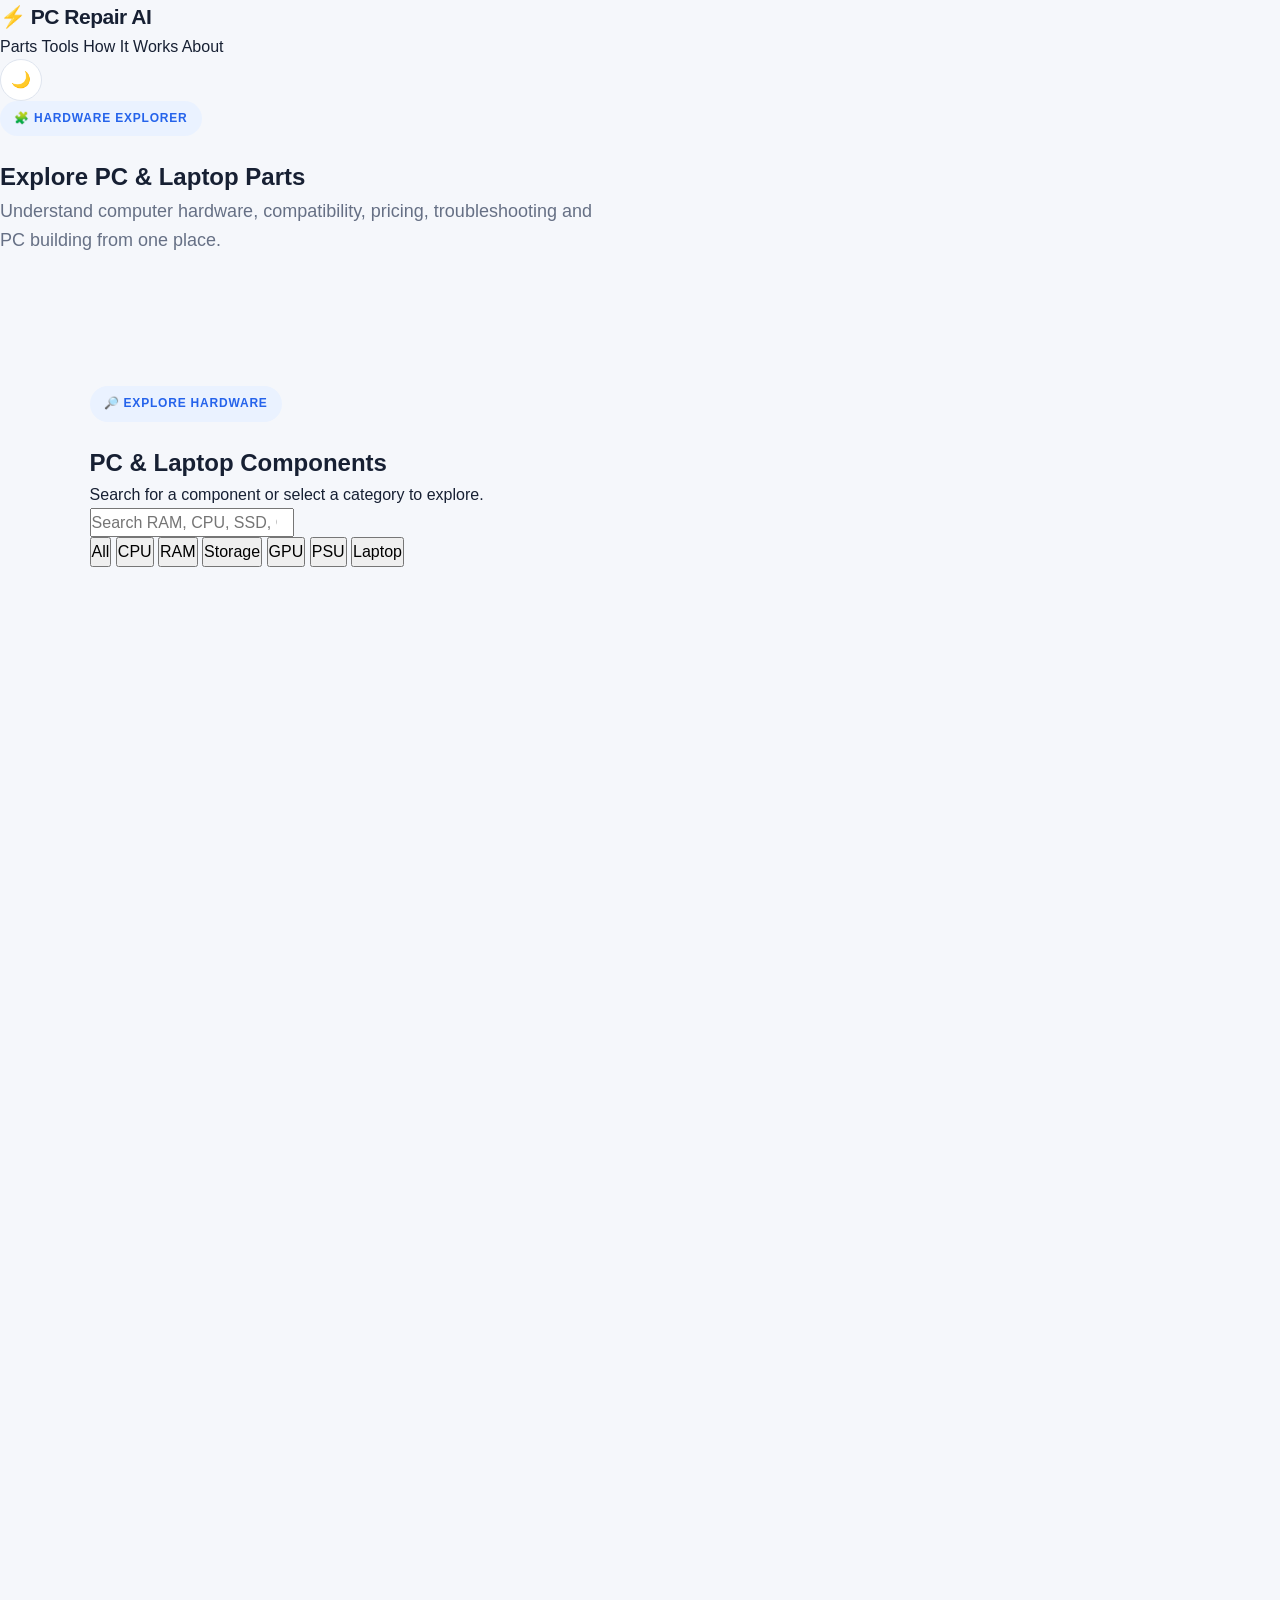
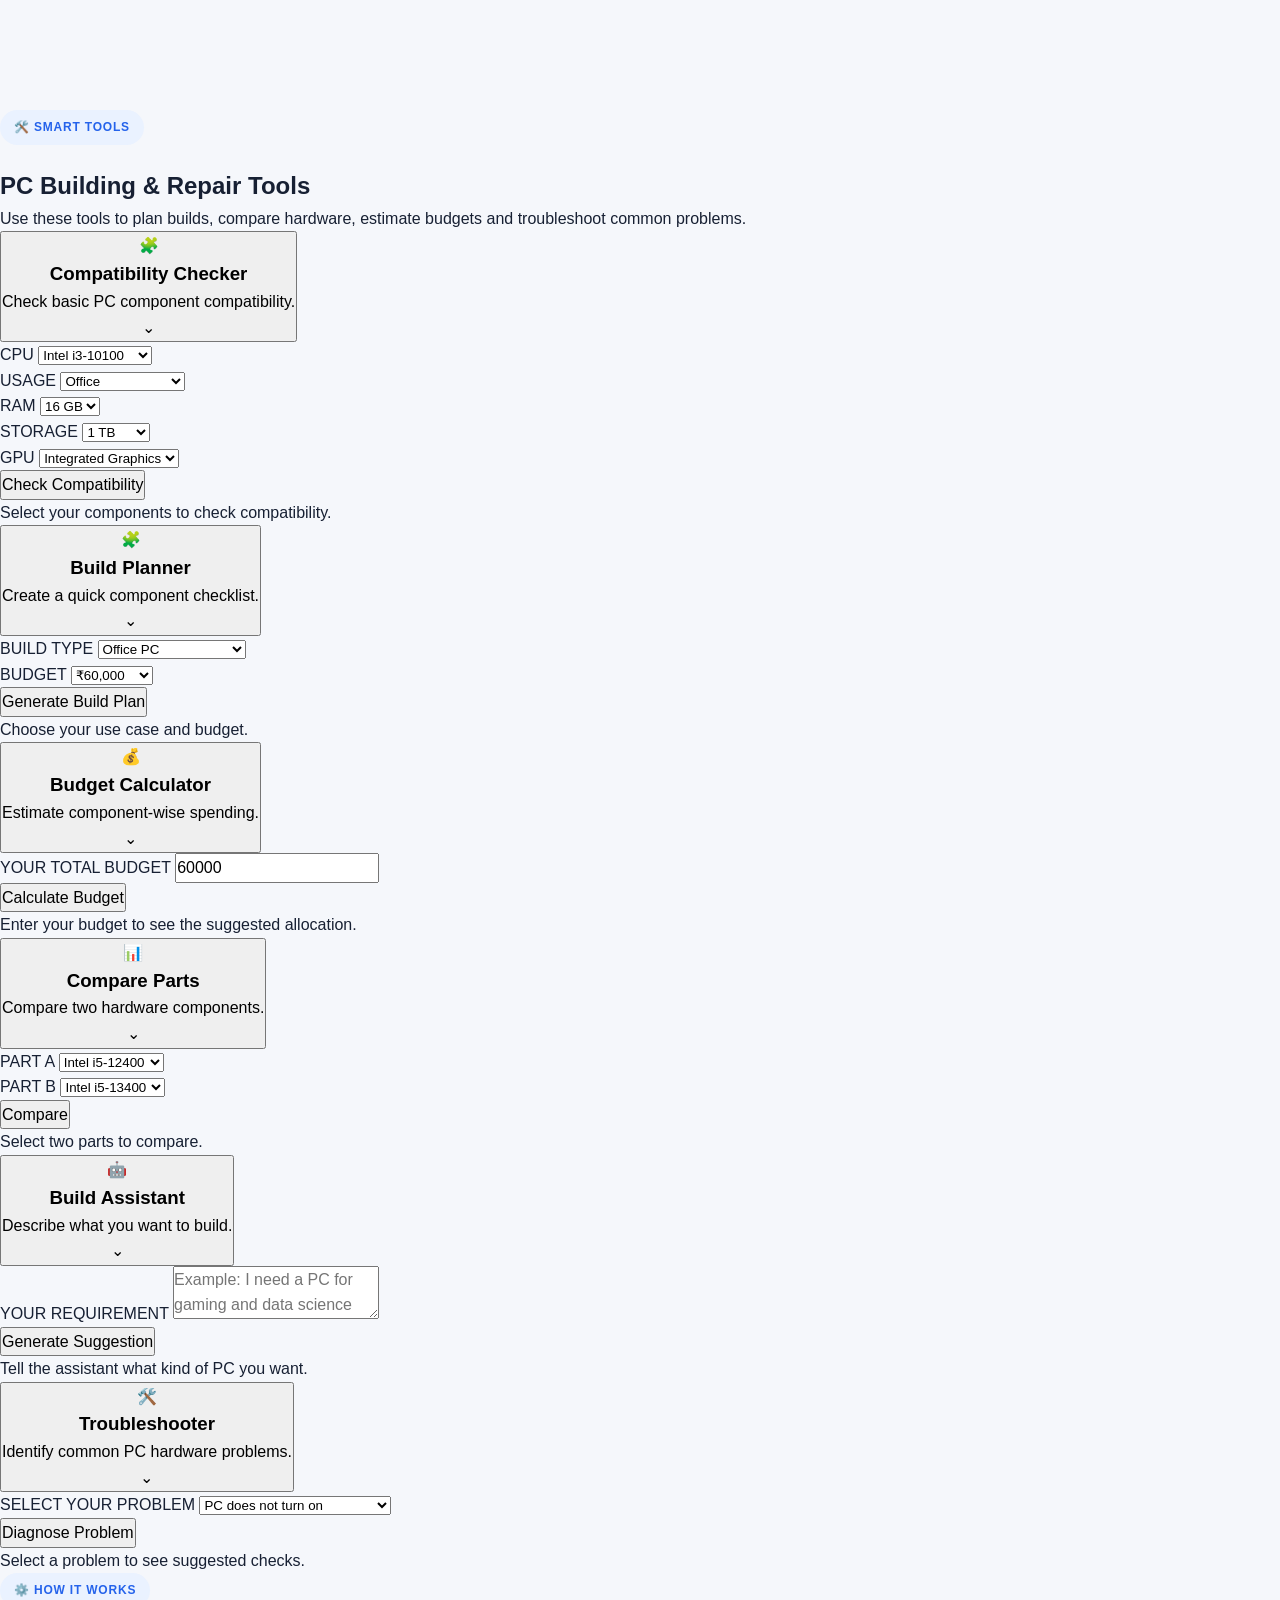
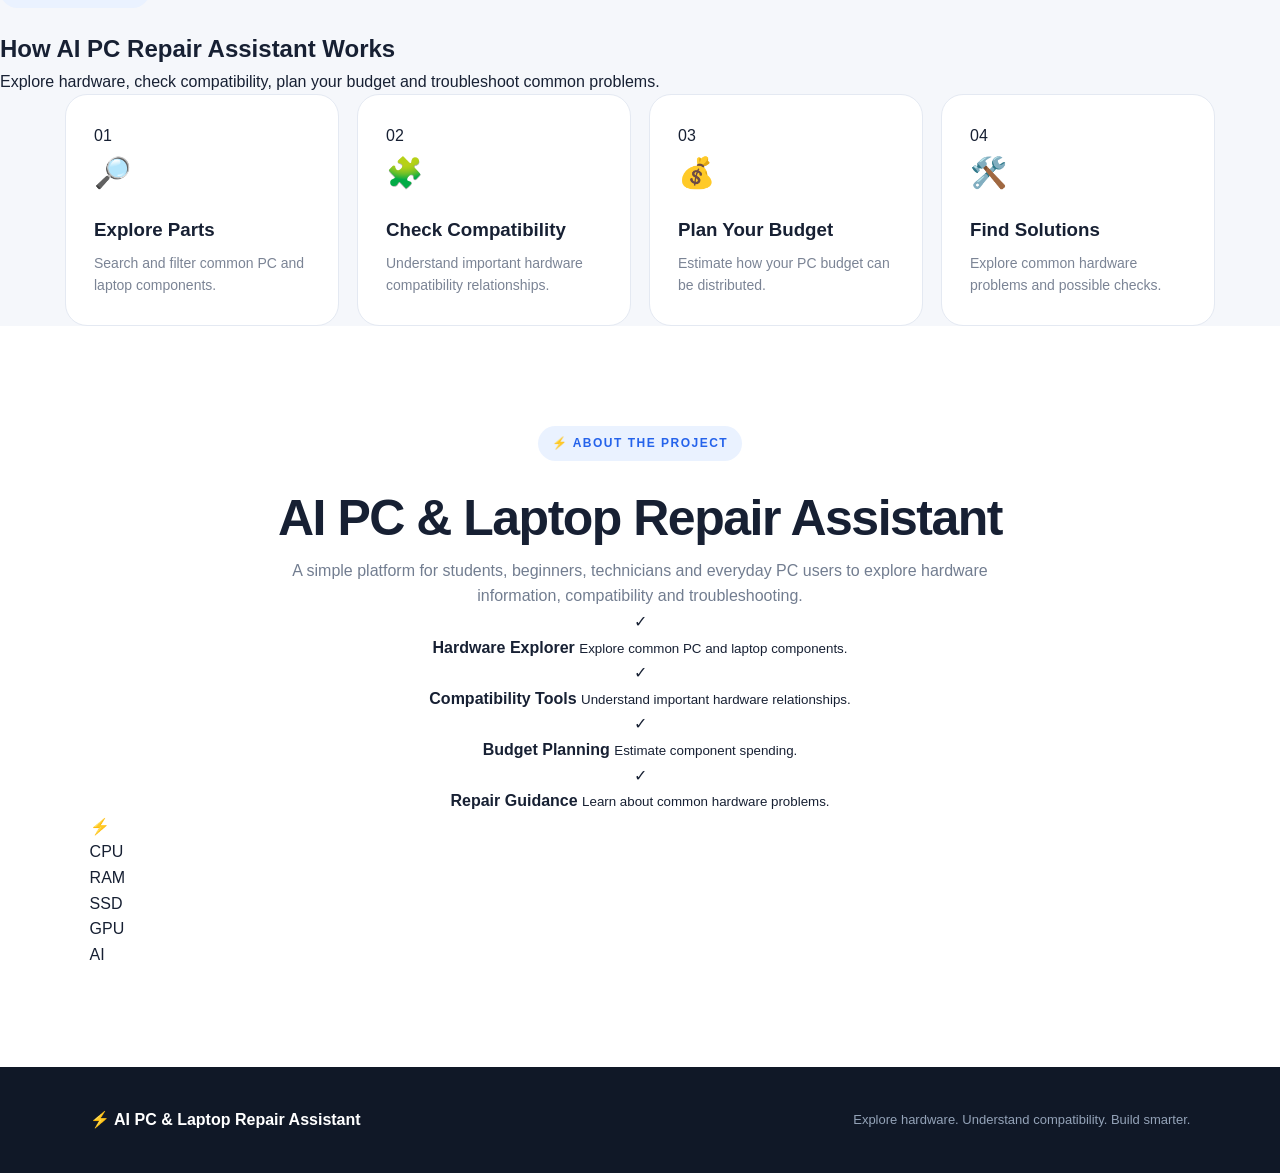
==== commit 36f6c00b: "parts.html" ====
--- a/parts.html
+++ b/parts.html
@@ -3,1831 +3,535 @@
 <head>
 <meta charset="UTF-8">
 <meta name="viewport" content="width=device-width, initial-scale=1.0">
-<title>AI PC & Laptop Repair Assistant | Parts Explorer</title>
-
-<style>
-*{
-    margin:0;
-    padding:0;
-    box-sizing:border-box;
-}
-
-html{
-    scroll-behavior:smooth;
-}
-
-:root{
-    --bg:#07111f;
-    --bg2:#0b1728;
-    --card:rgba(15,29,48,.82);
-    --card2:#102039;
-    --text:#f5f7fb;
-    --muted:#9baac0;
-    --primary:#6c63ff;
-    --primary2:#8b7cff;
-    --cyan:#00d9ff;
-    --green:#21e6a0;
-    --border:rgba(255,255,255,.09);
-    --shadow:0 20px 60px rgba(0,0,0,.3);
-}
-
-body.light{
-    --bg:#f4f7fb;
-    --bg2:#ffffff;
-    --card:rgba(255,255,255,.92);
-    --card2:#ffffff;
-    --text:#111827;
-    --muted:#667085;
-    --border:rgba(15,23,42,.1);
-    --shadow:0 20px 50px rgba(15,23,42,.1);
-}
-
-body{
-    font-family:Inter,Segoe UI,Arial,sans-serif;
-    background:
-        radial-gradient(circle at 10% 10%,rgba(108,99,255,.13),transparent 28%),
-        radial-gradient(circle at 90% 20%,rgba(0,217,255,.09),transparent 25%),
-        var(--bg);
-    color:var(--text);
-    min-height:100vh;
-    overflow-x:hidden;
-    transition:.3s ease;
-}
-
-a{
-    color:inherit;
-    text-decoration:none;
-}
-
-button,
-input,
-select,
-textarea{
-    font:inherit;
-}
-
-button{
-    cursor:pointer;
-}
-
-.header{
-    position:sticky;
-    top:0;
-    z-index:1000;
-    backdrop-filter:blur(20px);
-    background:rgba(7,17,31,.76);
-    border-bottom:1px solid var(--border);
-}
-
-body.light .header{
-    background:rgba(255,255,255,.82);
-}
-
-.navbar{
-    max-width:1400px;
-    margin:auto;
-    padding:16px 28px;
-    display:flex;
-    align-items:center;
-    justify-content:space-between;
-    gap:25px;
-}
-
-.logo{
-    display:flex;
-    align-items:center;
-    gap:10px;
-    font-size:20px;
-    font-weight:800;
-    white-space:nowrap;
-}
-
-.logo-mark{
-    width:40px;
-    height:40px;
-    border-radius:13px;
-    display:grid;
-    place-items:center;
-    background:linear-gradient(135deg,var(--primary),var(--cyan));
-    box-shadow:0 0 25px rgba(108,99,255,.4);
-}
-
-.nav-links{
-    display:flex;
-    align-items:center;
-    gap:7px;
-}
-
-.nav-links a{
-    padding:10px 15px;
-    border-radius:10px;
-    color:var(--muted);
-    font-size:14px;
-    font-weight:600;
-    transition:.25s;
-}
-
-.nav-links a:hover,
-.nav-links a.active{
-    color:var(--text);
-    background:rgba(108,99,255,.13);
-}
-
-.theme-btn{
-    width:42px;
-    height:42px;
-    border:1px solid var(--border);
-    border-radius:12px;
-    background:var(--card);
-    color:var(--text);
-    transition:.3s;
-}
-
-.theme-btn:hover{
-    transform:rotate(15deg) scale(1.08);
-    border-color:var(--primary);
-}
-
-.hero{
-    max-width:1400px;
-    margin:auto;
-    min-height:620px;
-    padding:80px 28px 70px;
-    display:grid;
-    grid-template-columns:1.1fr .9fr;
-    align-items:center;
-    gap:50px;
-}
-
-.badge{
-    display:inline-flex;
-    align-items:center;
-    gap:8px;
-    padding:9px 15px;
-    border:1px solid rgba(108,99,255,.3);
-    background:rgba(108,99,255,.08);
-    border-radius:50px;
-    color:#b9b4ff;
-    font-size:12px;
-    font-weight:800;
-    letter-spacing:1px;
-}
-
-.hero h1{
-    margin-top:22px;
-    font-size:clamp(42px,5vw,72px);
-    line-height:1.03;
-    letter-spacing:-3px;
-}
-
-.gradient-text{
-    background:linear-gradient(90deg,#fff,var(--cyan),var(--primary2));
-    -webkit-background-clip:text;
-    color:transparent;
-}
-
-.hero p{
-    margin-top:22px;
-    max-width:700px;
-    color:var(--muted);
-    line-height:1.8;
-    font-size:17px;
-}
-
-.hero-actions{
-    display:flex;
-    gap:14px;
-    margin-top:30px;
-    flex-wrap:wrap;
-}
-
-.primary-btn,
-.secondary-btn{
-    border:none;
-    border-radius:13px;
-    padding:14px 20px;
-    font-weight:800;
-    position:relative;
-    overflow:hidden;
-    transition:.3s;
-}
-
-.primary-btn{
-    color:white;
-    background:linear-gradient(135deg,var(--primary),#4e8cff);
-    box-shadow:0 12px 30px rgba(108,99,255,.25);
-}
-
-.secondary-btn{
-    color:var(--text);
-    border:1px solid var(--border);
-    background:var(--card);
-}
-
-.primary-btn:hover,
-.secondary-btn:hover{
-    transform:translateY(-3px);
-}
-
-.hero-stats{
-    margin-top:40px;
-    display:flex;
-    flex-wrap:wrap;
-    gap:28px;
-}
-
-.stat strong{
-    display:block;
-    font-size:25px;
-}
-
-.stat span{
-    color:var(--muted);
-    font-size:12px;
-}
-
-.hero-visual{
-    min-height:450px;
-    display:grid;
-    place-items:center;
-    position:relative;
-}
-
-.orbit{
-    width:360px;
-    height:360px;
-    border:1px solid rgba(108,99,255,.25);
-    border-radius:50%;
-    position:relative;
-    animation:spin 24s linear infinite;
-}
-
-.orbit:before,
-.orbit:after{
-    content:"";
-    position:absolute;
-    inset:35px;
-    border:1px solid rgba(0,217,255,.16);
-    border-radius:50%;
-}
-
-.orbit:after{
-    inset:90px;
-    border-color:rgba(108,99,255,.2);
-}
-
-.orbit-center{
-    position:absolute;
-    width:120px;
-    height:120px;
-    left:50%;
-    top:50%;
-    transform:translate(-50%,-50%);
-    border-radius:35px;
-    display:grid;
-    place-items:center;
-    font-size:48px;
-    background:linear-gradient(135deg,var(--primary),var(--cyan));
-    box-shadow:0 0 70px rgba(108,99,255,.35);
-    animation:pulse 2.5s ease-in-out infinite;
-}
-
-.orbit-item{
-    position:absolute;
-    width:55px;
-    height:55px;
-    display:grid;
-    place-items:center;
-    border-radius:18px;
-    background:var(--card2);
-    border:1px solid var(--border);
-    box-shadow:var(--shadow);
-    font-size:22px;
-}
-
-.o1{top:-15px;left:150px}
-.o2{right:5px;top:75px}
-.o3{right:15px;bottom:55px}
-.o4{left:150px;bottom:-15px}
-.o5{left:5px;bottom:55px}
-.o6{left:0;top:75px}
-
-@keyframes spin{
-    to{transform:rotate(360deg)}
-}
-
-@keyframes pulse{
-    50%{transform:translate(-50%,-50%) scale(1.06)}
-}
-
-.section{
-    max-width:1400px;
-    margin:auto;
-    padding:70px 28px;
-}
-
-.section-heading{
-    margin-bottom:35px;
-}
-
-.section-heading h2{
-    margin-top:12px;
-    font-size:38px;
-    letter-spacing:-1.5px;
-}
-
-.section-heading p{
-    margin-top:10px;
-    max-width:700px;
-    color:var(--muted);
-    line-height:1.7;
-}
-
-.search-box{
-    position:relative;
-    margin-bottom:20px;
-}
-
-.search-box input{
-    width:100%;
-    padding:19px 22px 19px 55px;
-    border:1px solid var(--border);
-    background:var(--card);
-    color:var(--text);
-    border-radius:16px;
-    outline:none;
-    transition:.3s;
-}
-
-.search-box input:focus{
-    border-color:var(--primary);
-    box-shadow:0 0 0 4px rgba(108,99,255,.1);
-}
-
-.search-icon{
-    position:absolute;
-    left:20px;
-    top:50%;
-    transform:translateY(-50%);
-    color:var(--muted);
-}
-
-.filters{
-    display:flex;
-    gap:9px;
-    flex-wrap:wrap;
-    margin-bottom:35px;
-}
-
-.filter-btn{
-    border:1px solid var(--border);
-    color:var(--muted);
-    background:var(--card);
-    padding:10px 15px;
-    border-radius:10px;
-    font-size:13px;
-    font-weight:700;
-    transition:.25s;
-}
-
-.filter-btn:hover,
-.filter-btn.active{
-    background:linear-gradient(135deg,var(--primary),#4e8cff);
-    color:white;
-    border-color:transparent;
-    transform:translateY(-2px);
-}
-
-.parts-grid{
-    display:grid;
-    grid-template-columns:repeat(4,1fr);
-    gap:18px;
-}
-
-.part-card{
-    position:relative;
-    overflow:hidden;
-    padding:22px;
-    border-radius:20px;
-    background:linear-gradient(145deg,var(--card),rgba(108,99,255,.035));
-    border:1px solid var(--border);
-    transition:.35s;
-}
-
-.part-card:before{
-    content:"";
-    position:absolute;
-    width:150px;
-    height:150px;
-    background:var(--primary);
-    opacity:.07;
-    border-radius:50%;
-    filter:blur(35px);
-    right:-60px;
-    top:-60px;
-}
-
-.part-card:hover{
-    transform:translateY(-8px);
-    border-color:rgba(108,99,255,.35);
-    box-shadow:var(--shadow);
-}
-
-.part-icon{
-    width:55px;
-    height:55px;
-    border-radius:16px;
-    display:grid;
-    place-items:center;
-    font-size:27px;
-    background:rgba(108,99,255,.11);
-    margin-bottom:18px;
-}
-
-.part-category{
-    color:var(--cyan);
-    font-size:10px;
-    font-weight:900;
-    letter-spacing:1px;
-    text-transform:uppercase;
-}
-
-.part-card h3{
-    margin-top:7px;
-    font-size:19px;
-}
-
-.part-card p{
-    color:var(--muted);
-    font-size:13px;
-    line-height:1.6;
-    margin-top:9px;
-    min-height:62px;
-}
-
-.specs{
-    list-style:none;
-    margin-top:15px;
-    border-top:1px solid var(--border);
-    padding-top:12px;
-}
-
-.specs li{
-    display:flex;
-    justify-content:space-between;
-    gap:10px;
-    color:var(--muted);
-    font-size:11px;
-    padding:5px 0;
-}
-
-.specs strong{
-    color:var(--text);
-}
-
-.card-bottom{
-    display:flex;
-    align-items:center;
-    justify-content:space-between;
-    gap:10px;
-    margin-top:17px;
-}
-
-.price{
-    font-size:16px;
-    font-weight:900;
-}
-
-.details-btn{
-    border:1px solid var(--border);
-    color:var(--text);
-    background:transparent;
-    padding:9px 12px;
-    border-radius:9px;
-    font-size:11px;
-    font-weight:800;
-    transition:.25s;
-}
-
-.details-btn:hover{
-    background:var(--primary);
-    color:white;
-    border-color:var(--primary);
-}
-
-.hide-card{
-    display:none!important;
-}
-
-.no-results{
-    display:none;
-    text-align:center;
-    padding:60px;
-    color:var(--muted);
-    border:1px dashed var(--border);
-    border-radius:18px;
-}
-
-.tools-section{
-    max-width:1400px;
-    margin:30px auto 0;
-    padding:70px 28px;
-}
-
-.tools-header{
-    text-align:center;
-    max-width:750px;
-    margin:0 auto 38px;
-}
-
-.tools-header h2{
-    font-size:40px;
-    margin-top:12px;
-}
-
-.tools-header p{
-    color:var(--muted);
-    line-height:1.7;
-    margin-top:12px;
-}
-
-.tools-grid{
-    display:grid;
-    grid-template-columns:repeat(3,1fr);
-    gap:18px;
-}
-
-.tool-card{
-    border:1px solid var(--border);
-    background:linear-gradient(145deg,var(--card),rgba(108,99,255,.04));
-    border-radius:20px;
-    overflow:hidden;
-    transition:.35s;
-}
-
-.tool-card:hover{
-    transform:translateY(-5px);
-    border-color:rgba(108,99,255,.35);
-    box-shadow:var(--shadow);
-}
-
-.tool-trigger{
-    width:100%;
-    border:0;
-    background:transparent;
-    color:var(--text);
-    padding:22px;
-    display:flex;
-    align-items:center;
-    gap:15px;
-    text-align:left;
-}
-
-.tool-icon{
-    width:52px;
-    height:52px;
-    min-width:52px;
-    display:grid;
-    place-items:center;
-    border-radius:15px;
-    background:rgba(108,99,255,.12);
-    font-size:23px;
-}
-
-.tool-info{
-    flex:1;
-}
-
-.tool-info h3{
-    font-size:16px;
-}
-
-.tool-info p{
-    color:var(--muted);
-    font-size:12px;
-    margin-top:5px;
-}
-
-.tool-arrow{
-    color:var(--muted);
-    transition:.35s;
-}
-
-.tool-card.open .tool-arrow{
-    transform:rotate(180deg);
-    color:var(--cyan);
-}
-
-.tool-panel{
-    max-height:0;
-    overflow:hidden;
-    opacity:0;
-    transition:max-height .5s ease,opacity .3s ease,padding .4s ease;
-    padding:0 22px;
-}
-
-.tool-card.open .tool-panel{
-    max-height:800px;
-    opacity:1;
-    padding:0 22px 22px;
-}
-
-.tool-inner{
-    border-top:1px solid var(--border);
-    padding-top:20px;
-}
-
-.form-grid{
-    display:grid;
-    grid-template-columns:repeat(2,1fr);
-    gap:13px;
-}
-
-.field label{
-    display:block;
-    color:var(--muted);
-    font-size:11px;
-    font-weight:800;
-    margin-bottom:7px;
-}
-
-.field select,
-.field input,
-.field textarea{
-    width:100%;
-    padding:12px;
-    border-radius:10px;
-    border:1px solid var(--border);
-    background:var(--bg2);
-    color:var(--text);
-    outline:none;
-}
-
-.field textarea{
-    min-height:110px;
-    resize:vertical;
-}
-
-.full{
-    grid-column:1/-1;
-}
-
-.tool-action{
-    margin-top:15px;
-    width:100%;
-    padding:13px;
-    border:0;
-    border-radius:11px;
-    color:white;
-    font-weight:900;
-    background:linear-gradient(135deg,var(--primary),#4e8cff);
-    position:relative;
-    overflow:hidden;
-    transition:.25s;
-}
-
-.tool-action:hover{
-    transform:translateY(-2px);
-    box-shadow:0 12px 25px rgba(108,99,255,.25);
-}
-
-.result-box{
-    margin-top:15px;
-    padding:15px;
-    border-radius:12px;
-    border:1px solid var(--border);
-    background:rgba(0,0,0,.12);
-    color:var(--muted);
-    line-height:1.7;
-    font-size:13px;
-}
-
-.result-box strong{
-    color:var(--text);
-}
-
-.score{
-    font-size:38px;
-    font-weight:900;
-    color:var(--green);
-}
-
-.compare-grid{
-    display:grid;
-    grid-template-columns:1fr 1fr;
-    gap:12px;
-}
-
-.compare-result{
-    margin-top:15px;
-}
-
-.info-section{
-    max-width:1400px;
-    margin:auto;
-    padding:90px 28px;
-    scroll-margin-top:80px;
-}
-
-.how-grid{
-    display:grid;
-    grid-template-columns:repeat(4,1fr);
-    gap:18px;
-}
-
-.how-card{
-    position:relative;
-    padding:28px;
-    min-height:260px;
-    border:1px solid var(--border);
-    border-radius:20px;
-    background:var(--card);
-    overflow:hidden;
-    transition:.35s;
-    opacity:0;
-    transform:translateY(30px);
-}
-
-.section-visible .how-card{
-    opacity:1;
-    transform:translateY(0);
-}
-
-.section-visible .how-card:nth-child(2){transition-delay:.08s}
-.section-visible .how-card:nth-child(3){transition-delay:.16s}
-.section-visible .how-card:nth-child(4){transition-delay:.24s}
-
-.how-card:hover{
-    transform:translateY(-8px);
-    border-color:rgba(108,99,255,.4);
-}
-
-.how-number{
-    position:absolute;
-    right:18px;
-    top:14px;
-    font-size:55px;
-    font-weight:900;
-    opacity:.05;
-}
-
-.how-icon{
-    font-size:30px;
-    margin-bottom:35px;
-}
-
-.how-card h3{
-    font-size:19px;
-}
-
-.how-card p{
-    color:var(--muted);
-    line-height:1.7;
-    font-size:13px;
-    margin-top:10px;
-}
-
-.about-section{
-    border-top:1px solid var(--border);
-}
-
-.about-container{
-    display:grid;
-    grid-template-columns:1fr 1fr;
-    gap:70px;
-    align-items:center;
-}
-
-.about-content h2{
-    margin-top:14px;
-    font-size:42px;
-}
-
-.about-content>p{
-    color:var(--muted);
-    line-height:1.8;
-    margin-top:17px;
-}
-
-.about-features{
-    margin-top:28px;
-    display:grid;
-    grid-template-columns:1fr 1fr;
-    gap:13px;
-}
-
-.about-feature{
-    display:flex;
-    gap:11px;
-    padding:14px;
-    border:1px solid var(--border);
-    border-radius:13px;
-    background:var(--card);
-}
-
-.about-feature>span{
-    color:var(--green);
-    font-weight:900;
-}
-
-.about-feature strong{
-    display:block;
-    font-size:12px;
-}
-
-.about-feature small{
-    display:block;
-    color:var(--muted);
-    margin-top:4px;
-    line-height:1.4;
-}
-
-.about-visual{
-    display:grid;
-    place-items:center;
-    min-height:400px;
-}
-
-.about-orbit{
-    width:330px;
-    height:330px;
-    border:1px solid rgba(108,99,255,.3);
-    border-radius:50%;
-    position:relative;
-    animation:spin 22s linear infinite;
-}
-
-.about-center{
-    position:absolute;
-    left:50%;
-    top:50%;
-    transform:translate(-50%,-50%);
-    width:100px;
-    height:100px;
-    display:grid;
-    place-items:center;
-    border-radius:30px;
-    font-size:40px;
-    background:linear-gradient(135deg,var(--primary),var(--cyan));
-    box-shadow:0 0 50px rgba(108,99,255,.3);
-}
-
-.about-item{
-    position:absolute;
-    padding:12px 16px;
-    border-radius:12px;
-    background:var(--card2);
-    border:1px solid var(--border);
-    font-size:11px;
-    font-weight:900;
-}
-
-.item-one{top:-15px;left:125px}
-.item-two{right:-25px;top:100px}
-.item-three{right:5px;bottom:35px}
-.item-four{left:105px;bottom:-25px}
-.item-five{left:-30px;top:105px}
-
-.footer{
-    border-top:1px solid var(--border);
-    padding:35px 28px;
-    text-align:center;
-    color:var(--muted);
-    font-size:12px;
-}
-
-.modal{
-    position:fixed;
-    inset:0;
-    background:rgba(0,0,0,.72);
-    backdrop-filter:blur(10px);
-    z-index:2000;
-    display:none;
-    align-items:center;
-    justify-content:center;
-    padding:20px;
-}
-
-.modal.show{
-    display:flex;
-}
-
-.modal-box{
-    width:min(650px,100%);
-    max-height:90vh;
-    overflow:auto;
-    background:var(--card2);
-    border:1px solid var(--border);
-    border-radius:24px;
-    padding:28px;
-    position:relative;
-    box-shadow:0 30px 100px rgba(0,0,0,.5);
-    animation:modalIn .3s ease;
-}
-
-@keyframes modalIn{
-    from{opacity:0;transform:scale(.94) translateY(20px)}
-    to{opacity:1;transform:scale(1) translateY(0)}
-}
-
-.close-modal{
-    position:absolute;
-    right:18px;
-    top:18px;
-    width:38px;
-    height:38px;
-    border-radius:10px;
-    border:1px solid var(--border);
-    background:transparent;
-    color:var(--text);
-    font-size:20px;
-}
-
-.modal-icon{
-    font-size:45px;
-}
-
-.modal-category{
-    color:var(--cyan);
-    font-size:11px;
-    font-weight:900;
-    margin-top:15px;
-}
-
-.modal-box h2{
-    margin-top:6px;
-    font-size:30px;
-}
-
-.modal-description{
-    color:var(--muted);
-    line-height:1.7;
-    margin-top:12px;
-}
-
-.modal-info{
-    margin-top:20px;
-    display:grid;
-    gap:12px;
-}
-
-.modal-info div{
-    padding:15px;
-    border-radius:12px;
-    background:rgba(255,255,255,.035);
-    border:1px solid var(--border);
-}
-
-.modal-info strong{
-    display:block;
-    font-size:11px;
-    color:var(--cyan);
-    margin-bottom:5px;
-}
-
-.modal-info span{
-    color:var(--muted);
-    font-size:13px;
-    line-height:1.6;
-}
-
-.top-btn{
-    position:fixed;
-    right:25px;
-    bottom:25px;
-    width:45px;
-    height:45px;
-    border:0;
-    border-radius:14px;
-    color:white;
-    background:linear-gradient(135deg,var(--primary),var(--cyan));
-    z-index:900;
-    opacity:0;
-    pointer-events:none;
-    transform:translateY(20px);
-    transition:.3s;
-}
-
-.top-btn.show{
-    opacity:1;
-    pointer-events:auto;
-    transform:translateY(0);
-}
-
-.ripple{
-    position:absolute;
-    border-radius:50%;
-    transform:scale(0);
-    animation:ripple .6s linear;
-    background:rgba(255,255,255,.35);
-    pointer-events:none;
-}
-
-@keyframes ripple{
-    to{
-        transform:scale(4);
-        opacity:0;
-    }
-}
-
-@media(max-width:1100px){
-    .parts-grid{
-        grid-template-columns:repeat(3,1fr);
-    }
-
-    .how-grid{
-        grid-template-columns:repeat(2,1fr);
-    }
-
-    .tools-grid{
-        grid-template-columns:repeat(2,1fr);
-    }
-}
-
-@media(max-width:850px){
-    .navbar{
-        flex-wrap:wrap;
-    }
-
-    .nav-links{
-        order:3;
-        width:100%;
-        overflow-x:auto;
-        justify-content:flex-start;
-    }
-
-    .hero{
-        grid-template-columns:1fr;
-        text-align:center;
-    }
-
-    .hero p{
-        margin-left:auto;
-        margin-right:auto;
-    }
-
-    .hero-actions,
-    .hero-stats{
-        justify-content:center;
-    }
-
-    .hero-visual{
-        min-height:350px;
-    }
-
-    .about-container{
-        grid-template-columns:1fr;
-    }
-
-    .about-content{
-        text-align:center;
-    }
-
-    .about-features{
-        text-align:left;
-    }
-}
-
-@media(max-width:650px){
-    .navbar,
-    .hero,
-    .section,
-    .tools-section,
-    .info-section{
-        padding-left:17px;
-        padding-right:17px;
-    }
-
-    .hero{
-        padding-top:55px;
-    }
-
-    .hero h1{
-        letter-spacing:-2px;
-    }
-
-    .orbit{
-        width:280px;
-        height:280px;
-    }
-
-    .orbit-center{
-        width:90px;
-        height:90px;
-    }
-
-    .o1,.o4{
-        left:112px;
-    }
-
-    .parts-grid,
-    .tools-grid,
-    .how-grid{
-        grid-template-columns:1fr;
-    }
-
-    .form-grid,
-    .compare-grid,
-    .about-features{
-        grid-template-columns:1fr;
-    }
-
-    .full{
-        grid-column:auto;
-    }
-
-    .section-heading h2,
-    .tools-header h2,
-    .about-content h2{
-        font-size:30px;
-    }
-
-    .hero-stats{
-        gap:18px;
-    }
-}
-</style>
-
-<!-- Google Analytics 4 - Added without changing existing website code -->
+
+<meta name="description" content="Explore PC and laptop hardware, compatibility tools, budget calculators and troubleshooting guidance.">
+
+<title>PC Parts Explorer | AI PC & Laptop Repair Assistant</title>
+
+<link rel="stylesheet" href="style.css">
+
 <script async src="https://www.googletagmanager.com/gtag/js?id=G-TXNZC0SK5X"></script>
+
 <script>
 window.dataLayer = window.dataLayer || [];
-function gtag(){dataLayer.push(arguments);}
+
+function gtag(){
+    dataLayer.push(arguments);
+}
+
 gtag("js", new Date());
+
 gtag("config", "G-TXNZC0SK5X", {
     send_page_view: true
 });
-</script>
-
-<!-- AI PC Repair Assistant - GA4 Analytics Layer -->
-<script>
-(function () {
-    function track(name, params) {
-        if (typeof gtag === "function") {
-            gtag("event", name, params || {});
-        }
-    }
-
-    window.PCRepairAnalytics = { track: track };
-
-    track("page_loaded", {
-        page_name: document.title,
+
+function trackEvent(eventName, parameters = {}) {
+
+    if(typeof gtag !== "function") return;
+
+    gtag("event", eventName, {
+        ...parameters,
         page_path: window.location.pathname
     });
-
-    const scrollMarks = [25, 50, 75, 90, 100];
-    const sentScrollMarks = {};
-
-    function checkScrollDepth() {
-        const doc = document.documentElement;
-        const scrollable = doc.scrollHeight - window.innerHeight;
-        if (scrollable <= 0) return;
-
-        const percent = Math.min(100, Math.round((window.scrollY / scrollable) * 100));
-
-        scrollMarks.forEach(function (mark) {
-            if (percent >= mark && !sentScrollMarks[mark]) {
-                sentScrollMarks[mark] = true;
-                track("scroll_depth", {
-                    percent_scrolled: mark,
-                    page_path: window.location.pathname
-                });
-            }
-        });
-    }
-
-    window.addEventListener("scroll", checkScrollDepth, { passive: true });
-
-    document.addEventListener("click", function (event) {
-        const element = event.target.closest(
-            "a, button, input[type='submit'], input[type='button'], [role='button']"
-        );
-        if (!element) return;
-
-        const text = (
-            element.innerText ||
-            element.value ||
-            element.getAttribute("aria-label") ||
-            element.getAttribute("title") ||
-            ""
-        ).trim().replace(/\s+/g, " ").slice(0, 100);
-
-        track("user_action", {
-            element_type: element.tagName.toLowerCase(),
-            element_text: text,
-            element_id: element.id || "",
-            page_path: window.location.pathname
-        });
-
-        if (element.tagName.toLowerCase() === "a" && element.href) {
-            try {
-                const url = new URL(element.href, window.location.href);
-
-                if (url.origin !== window.location.origin) {
-                    track("outbound_click", {
-                        link_domain: url.hostname,
-                        link_path: url.pathname
-                    });
-                }
-
-                if (url.hostname.includes("youtube.com") ||
-                    url.hostname.includes("youtu.be")) {
-                    track("youtube_click", {
-                        video_domain: url.hostname
-                    });
-                }
-
-                if (url.hostname.includes("amazon.") ||
-                    url.hostname.includes("flipkart.") ||
-                    url.hostname.includes("mdcomputers.") ||
-                    url.hostname.includes("primeabgb.") ||
-                    url.hostname.includes("vedant.")) {
-                    track("product_link_click", {
-                        store_domain: url.hostname
-                    });
-                }
-            } catch (e) {}
-        }
-    }, true);
-
-    document.addEventListener("submit", function (event) {
-        const form = event.target;
-        track("form_submit", {
-            form_id: form.id || "",
-            form_name: form.getAttribute("name") || "",
-            page_path: window.location.pathname
-        });
-    }, true);
-
-    document.addEventListener("change", function (event) {
-        const element = event.target;
-        if (!element || !["SELECT", "INPUT"].includes(element.tagName)) return;
-
-        track("form_interaction", {
-            field_type: element.type || element.tagName.toLowerCase(),
-            field_name: element.name || element.id || "",
-            page_path: window.location.pathname
-        });
-    }, true);
-
-    const observer = new IntersectionObserver(function (entries) {
-        entries.forEach(function (entry) {
-            if (!entry.isIntersecting) return;
-
-            const section = entry.target;
-            if (section.dataset.analyticsTracked === "true") return;
-
-            section.dataset.analyticsTracked = "true";
-
-            track("section_view", {
-                section_name: (
-                    section.getAttribute("data-analytics-section") ||
-                    section.id ||
-                    section.getAttribute("aria-label") ||
-                    section.tagName.toLowerCase()
-                ).slice(0, 100),
-                page_path: window.location.pathname
-            });
-        });
-    }, { threshold: 0.35 });
-
-    document.querySelectorAll("section, main > div, [data-section]").forEach(function (element) {
-        observer.observe(element);
-    });
-
-    window.addEventListener("error", function () {
-        track("javascript_error", {
-            error_type: "window_error",
-            page_path: window.location.pathname
-        });
-    });
-
-    window.addEventListener("unhandledrejection", function () {
-        track("javascript_error", {
-            error_type: "promise_rejection",
-            page_path: window.location.pathname
-        });
-    });
-
-    window.addEventListener("load", function () {
-        track("page_ready", {
-            page_name: document.title,
-            page_path: window.location.pathname
-        });
-    });
-})();
+}
 </script>
-<!-- End AI PC Repair Assistant - GA4 Analytics Layer -->
-
 </head>
 
 <body>
 
 <header class="header">
-    <div class="navbar">
+
+    <div class="nav-container">
 
         <a href="index.html" class="logo">
-            <span class="logo-mark">⚡</span>
-            <span>PC Repair AI</span>
+            ⚡ PC Repair AI
         </a>
 
         <nav class="nav-links">
-            <a href="index.html">Home</a>
-            <a href="#parts" class="active">Parts Explorer</a>
-            <a href="#how-it-works">How It Works</a>
-            <a href="#about">About</a>
+
+            <a href="#parts" class="active">
+                Parts
+            </a>
+
+            <a href="#tools">
+                Tools
+            </a>
+
+            <a href="#how-it-works">
+                How It Works
+            </a>
+
+            <a href="#about">
+                About
+            </a>
+
         </nav>
 
-        <button class="theme-btn" id="themeBtn" title="Change theme">🌙</button>
+        <button id="themeBtn" class="theme-btn">
+            🌙
+        </button>
 
     </div>
+
 </header>
 
+
 <main>
 
-<section class="hero">
-
-    <div>
-
-        <span class="badge">🔧 SMART HARDWARE LIBRARY</span>
+
+<section class="hero-section">
+
+    <div class="hero-content">
+
+        <span class="badge">
+            🧩 HARDWARE EXPLORER
+        </span>
 
         <h1>
-            Build Smarter.<br>
-            Choose <span class="gradient-text">Compatible Parts.</span>
+            Explore PC & Laptop Parts
         </h1>
 
         <p>
-            Explore PC and laptop components, understand specifications,
-            check hardware compatibility, estimate your build budget and
-            troubleshoot common hardware problems.
+            Understand computer hardware, compatibility, pricing,
+            troubleshooting and PC building from one place.
         </p>
 
-        <div class="hero-actions">
-            <a href="#parts" class="primary-btn ripple-btn">Explore Parts</a>
-            <a href="#smart-tools" class="secondary-btn ripple-btn">Open Smart Tools</a>
+    </div>
+
+</section>
+
+
+<section class="parts-section" id="parts">
+
+    <div class="section-heading">
+
+        <span class="badge">
+            🔎 EXPLORE HARDWARE
+        </span>
+
+        <h2>
+            PC & Laptop Components
+        </h2>
+
+        <p>
+            Search for a component or select a category to explore.
+        </p>
+
+    </div>
+
+
+    <div class="search-container">
+
+        <input
+            type="search"
+            id="searchInput"
+            placeholder="Search RAM, CPU, SSD, GPU, battery..."
+            autocomplete="off"
+        >
+
+    </div>
+
+
+    <div class="filter-container">
+
+        <button class="filter-btn active" data-filter="all">
+            All
+        </button>
+
+        <button class="filter-btn" data-filter="processor">
+            CPU
+        </button>
+
+        <button class="filter-btn" data-filter="memory">
+            RAM
+        </button>
+
+        <button class="filter-btn" data-filter="storage">
+            Storage
+        </button>
+
+        <button class="filter-btn" data-filter="graphics">
+            GPU
+        </button>
+
+        <button class="filter-btn" data-filter="power">
+            PSU
+        </button>
+
+        <button class="filter-btn" data-filter="laptop">
+            Laptop
+        </button>
+
+    </div>
+
+
+    <div class="parts-grid" id="partsGrid">
+
+
+        <div
+            class="part-card"
+            data-category="processor"
+            data-name="cpu processor intel amd"
+        >
+
+            <div class="part-icon">
+                🧠
+            </div>
+
+            <span class="part-category">
+                PROCESSOR
+            </span>
+
+            <h3>
+                CPU / Processor
+            </h3>
+
+            <p>
+                The CPU performs calculations and executes instructions
+                for applications and the operating system.
+            </p>
+
+            <button
+                class="details-btn"
+                data-part="CPU"
+            >
+                View Details
+            </button>
+
         </div>
 
-        <div class="hero-stats">
-            <div class="stat">
-                <strong>30+</strong>
-                <span>Components</span>
-            </div>
-
-            <div class="stat">
-                <strong>20+</strong>
-                <span>Compatibility Rules</span>
-            </div>
-
-            <div class="stat">
-                <strong>₹</strong>
-                <span>Budget Estimator</span>
-            </div>
+
+        <div
+            class="part-card"
+            data-category="memory"
+            data-name="ram memory ddr4 ddr5"
+        >
+
+            <div class="part-icon">
+                💾
+            </div>
+
+            <span class="part-category">
+                MEMORY
+            </span>
+
+            <h3>
+                RAM
+            </h3>
+
+            <p>
+                RAM temporarily stores active data used by applications
+                and the operating system.
+            </p>
+
+            <button
+                class="details-btn"
+                data-part="RAM"
+            >
+                View Details
+            </button>
+
         </div>
 
+
+        <div
+            class="part-card"
+            data-category="storage"
+            data-name="ssd nvme sata storage hard drive"
+        >
+
+            <div class="part-icon">
+                💿
+            </div>
+
+            <span class="part-category">
+                STORAGE
+            </span>
+
+            <h3>
+                SSD
+            </h3>
+
+            <p>
+                SSDs provide fast storage for the operating system,
+                applications and personal files.
+            </p>
+
+            <button
+                class="details-btn"
+                data-part="SSD"
+            >
+                View Details
+            </button>
+
+        </div>
+
+
+        <div
+            class="part-card"
+            data-category="storage"
+            data-name="hdd hard disk storage"
+        >
+
+            <div class="part-icon">
+                💽
+            </div>
+
+            <span class="part-category">
+                STORAGE
+            </span>
+
+            <h3>
+                HDD
+            </h3>
+
+            <p>
+                Hard disk drives provide high-capacity storage at
+                relatively low cost.
+            </p>
+
+            <button
+                class="details-btn"
+                data-part="HDD"
+            >
+                View Details
+            </button>
+
+        </div>
+
+
+        <div
+            class="part-card"
+            data-category="graphics"
+            data-name="gpu graphics card nvidia amd"
+        >
+
+            <div class="part-icon">
+                🎮
+            </div>
+
+            <span class="part-category">
+                GRAPHICS
+            </span>
+
+            <h3>
+                GPU / Graphics Card
+            </h3>
+
+            <p>
+                GPUs handle graphics processing, gaming workloads,
+                rendering and many AI workloads.
+            </p>
+
+            <button
+                class="details-btn"
+                data-part="GPU"
+            >
+                View Details
+            </button>
+
+        </div>
+
+
+        <div
+            class="part-card"
+            data-category="power"
+            data-name="psu power supply"
+        >
+
+            <div class="part-icon">
+                ⚡
+            </div>
+
+            <span class="part-category">
+                POWER
+            </span>
+
+            <h3>
+                Power Supply
+            </h3>
+
+            <p>
+                The PSU converts electrical power and supplies suitable
+                power to the computer components.
+            </p>
+
+            <button
+                class="details-btn"
+                data-part="PSU"
+            >
+                View Details
+            </button>
+
+        </div>
+
+
+        <div
+            class="part-card"
+            data-category="laptop"
+            data-name="laptop battery"
+        >
+
+            <div class="part-icon">
+                🔋
+            </div>
+
+            <span class="part-category">
+                LAPTOP
+            </span>
+
+            <h3>
+                Laptop Battery
+            </h3>
+
+            <p>
+                Laptop batteries provide portable power when the laptop
+                is not connected to an adapter.
+            </p>
+
+            <button
+                class="details-btn"
+                data-part="Laptop Battery"
+            >
+                View Details
+            </button>
+
+        </div>
+
+
+        <div
+            class="part-card"
+            data-category="laptop"
+            data-name="laptop fan cooling"
+        >
+
+            <div class="part-icon">
+                🌬️
+            </div>
+
+            <span class="part-category">
+                LAPTOP
+            </span>
+
+            <h3>
+                Laptop Cooling Fan
+            </h3>
+
+            <p>
+                Cooling fans move air through the laptop to help control
+                component temperatures.
+            </p>
+
+            <button
+                class="details-btn"
+                data-part="Laptop Fan"
+            >
+                View Details
+            </button>
+
+        </div>
+
+
+        <div
+            class="part-card"
+            data-category="processor"
+            data-name="motherboard mainboard"
+        >
+
+            <div class="part-icon">
+                🧩
+            </div>
+
+            <span class="part-category">
+                MOTHERBOARD
+            </span>
+
+            <h3>
+                Motherboard
+            </h3>
+
+            <p>
+                The motherboard connects the CPU, memory, storage,
+                graphics and other hardware.
+            </p>
+
+            <button
+                class="details-btn"
+                data-part="Motherboard"
+            >
+                View Details
+            </button>
+
+        </div>
+
+
     </div>
 
-    <div class="hero-visual">
-
-        <div class="orbit">
-
-            <div class="orbit-center">⚡</div>
-
-            <div class="orbit-item o1">🧠</div>
-            <div class="orbit-item o2">💾</div>
-            <div class="orbit-item o3">🎮</div>
-            <div class="orbit-item o4">⚡</div>
-            <div class="orbit-item o5">❄️</div>
-            <div class="orbit-item o6">🔋</div>
-
-        </div>
-
+
+    <div
+        id="noResults"
+        class="result-box"
+        style="display:none;"
+    >
+        No matching parts found.
     </div>
 
 </section>
 
 
-<section class="section" id="parts">
+<section class="tools-section" id="tools">
 
     <div class="section-heading">
 
-        <span class="badge">🧩 HARDWARE EXPLORER</span>
-
-        <h2>Find Your PC & Laptop Parts</h2>
+        <span class="badge">
+            🛠️ SMART TOOLS
+        </span>
+
+        <h2>
+            PC Building & Repair Tools
+        </h2>
 
         <p>
-            Search for a component or filter the library by hardware category.
-            Click any part to see detailed information.
+            Use these tools to plan builds, compare hardware,
+            estimate budgets and troubleshoot common problems.
         </p>
 
     </div>
 
-    <div class="search-box">
-
-        <span class="search-icon">🔎</span>
-
-        <input
-            type="text"
-            id="searchInput"
-            placeholder="Search CPU, RAM, SSD, GPU, battery, keyboard..."
-        >
-
-    </div>
-
-    <div class="filters">
-
-        <button class="filter-btn active" data-filter="all">All</button>
-        <button class="filter-btn" data-filter="processor">CPU</button>
-        <button class="filter-btn" data-filter="motherboard">Motherboard</button>
-        <button class="filter-btn" data-filter="memory">RAM</button>
-        <button class="filter-btn" data-filter="storage">Storage</button>
-        <button class="filter-btn" data-filter="graphics">GPU</button>
-        <button class="filter-btn" data-filter="power">Power</button>
-        <button class="filter-btn" data-filter="cooling">Cooling</button>
-        <button class="filter-btn" data-filter="laptop">Laptop</button>
-        <button class="filter-btn" data-filter="peripheral">Peripheral</button>
-        <button class="filter-btn" data-filter="chassis">Chassis</button>
-
-    </div>
-
-    <div class="parts-grid" id="partsGrid">
-
-        <article class="part-card" data-category="processor" data-name="cpu processor intel amd">
-            <div class="part-icon">🧠</div>
-            <span class="part-category">Processor</span>
-            <h3>CPU / Processor</h3>
-            <p>The main processing unit responsible for calculations and application performance.</p>
-            <ul class="specs">
-                <li><span>Brands</span><strong>Intel / AMD</strong></li>
-                <li><span>Important</span><strong>Socket</strong></li>
-                <li><span>Use</span><strong>All PCs</strong></li>
-            </ul>
-            <div class="card-bottom">
-                <span class="price">₹7,000+</span>
-                <button class="details-btn" data-part="CPU">Details</button>
-            </div>
-        </article>
-
-        <article class="part-card" data-category="motherboard" data-name="motherboard mainboard board">
-            <div class="part-icon">🧩</div>
-            <span class="part-category">Motherboard</span>
-            <h3>Motherboard</h3>
-            <p>Connects the CPU, RAM, storage, GPU and other hardware components.</p>
-            <ul class="specs">
-                <li><span>Important</span><strong>Socket</strong></li>
-                <li><span>Memory</span><strong>DDR4/DDR5</strong></li>
-                <li><span>Form</span><strong>ATX/mATX</strong></li>
-            </ul>
-            <div class="card-bottom">
-                <span class="price">₹5,000+</span>
-                <button class="details-btn" data-part="Motherboard">Details</button>
-            </div>
-        </article>
-
-        <article class="part-card" data-category="memory" data-name="ram memory ddr4 ddr5">
-            <div class="part-icon">🧠</div>
-            <span class="part-category">Memory</span>
-            <h3>RAM</h3>
-            <p>Temporary memory used by applications and the operating system.</p>
-            <ul class="specs">
-                <li><span>Common</span><strong>8–64 GB</strong></li>
-                <li><span>Types</span><strong>DDR4/DDR5</strong></li>
-                <li><span>Upgrade</span><strong>Yes</strong></li>
-            </ul>
-            <div class="card-bottom">
-                <span class="price">₹2,500+</span>
-                <button class="details-btn" data-part="RAM">Details</button>
-            </div>
-        </article>
-
-        <article class="part-card" data-category="storage" data-name="nvme ssd m2 storage">
-            <div class="part-icon">💾</div>
-            <span class="part-category">Storage</span>
-            <h3>NVMe SSD</h3>
-            <p>High-speed storage connected through the M.2 interface.</p>
-            <ul class="specs">
-                <li><span>Interface</span><strong>PCIe</strong></li>
-                <li><span>Size</span><strong>500GB–4TB</strong></li>
-                <li><span>Speed</span><strong>Very High</strong></li>
-            </ul>
-            <div class="card-bottom">
-                <span class="price">₹3,000+</span>
-                <button class="details-btn" data-part="NVMe SSD">Details</button>
-            </div>
-        </article>
-
-        <article class="part-card" data-category="storage" data-name="sata ssd 2.5 storage">
-            <div class="part-icon">💽</div>
-            <span class="part-category">Storage</span>
-            <h3>SATA SSD</h3>
-            <p>A reliable solid-state storage option for desktops and laptops.</p>
-            <ul class="specs">
-                <li><span>Interface</span><strong>SATA III</strong></li>
-                <li><span>Form</span><strong>2.5"</strong></li>
-                <li><span>Speed</span><strong>Fast</strong></li>
-            </ul>
-            <div class="card-bottom">
-                <span class="price">₹2,500+</span>
-                <button class="details-btn" data-part="SATA SSD">Details</button>
-            </div>
-        </article>
-
-        <article class="part-card" data-category="storage" data-name="hdd hard disk drive storage">
-            <div class="part-icon">💿</div>
-            <span class="part-category">Storage</span>
-            <h3>HDD</h3>
-            <p>Traditional mechanical storage suitable for large amounts of data.</p>
-            <ul class="specs">
-                <li><span>Capacity</span><strong>1TB–8TB</strong></li>
-                <li><span>Price</span><strong>Low/GB</strong></li>
-                <li><span>Speed</span><strong>Medium</strong></li>
-            </ul>
-            <div class="card-bottom">
-                <span class="price">₹3,500+</span>
-                <button class="details-btn" data-part="HDD">Details</button>
-            </div>
-        </article>
-
-        <article class="part-card" data-category="graphics" data-name="gpu graphics card nvidia amd">
-            <div class="part-icon">🎮</div>
-            <span class="part-category">Graphics</span>
-            <h3>GPU</h3>
-            <p>Handles graphics rendering, gaming workloads, editing and AI acceleration.</p>
-            <ul class="specs">
-                <li><span>Brands</span><strong>NVIDIA/AMD</strong></li>
-                <li><span>Memory</span><strong>4GB+</strong></li>
-                <li><span>Use</span><strong>Gaming/AI</strong></li>
-            </ul>
-            <div class="card-bottom">
-                <span class="price">₹21,000+</span>
-                <button class="details-btn" data-part="GPU">Details</button>
-            </div>
-        </article>
-
-        <article class="part-card" data-category="power" data-name="psu power supply smps">
-            <div class="part-icon">⚡</div>
-            <span class="part-category">Power</span>
-            <h3>Power Supply</h3>
-            <p>Converts AC power into the regulated DC power required by PC components.</p>
-            <ul class="specs">
-                <li><span>Common</span><strong>450–850W</strong></li>
-                <li><span>Efficiency</span><strong>80 Plus</strong></li>
-                <li><span>Important</span><strong>Wattage</strong></li>
-            </ul>
-            <div class="card-bottom">
-                <span class="price">₹3,200+</span>
-                <button class="details-btn" data-part="PSU">Details</button>
-            </div>
-        </article>
-
-        <article class="part-card" data-category="cooling" data-name="cpu cooler heatsink cooling">
-            <div class="part-icon">❄️</div>
-            <span class="part-category">Cooling</span>
-            <h3>CPU Cooler</h3>
-            <p>Removes heat from the processor and helps maintain stable temperatures.</p>
-            <ul class="specs">
-                <li><span>Types</span><strong>Air/AIO</strong></li>
-                <li><span>Use</span><strong>CPU</strong></li>
-                <li><span>Importance</span><strong>High</strong></li>
-            </ul>
-            <div class="card-bottom">
-                <span class="price">₹1,800+</span>
-                <button class="details-btn" data-part="CPU Cooler">Details</button>
-            </div>
-        </article>
-
-        <article class="part-card" data-category="cooling" data-name="case fan cabinet fan cooling">
-            <div class="part-icon">🌀</div>
-            <span class="part-category">Cooling</span>
-            <h3>Case Fan</h3>
-            <p>Improves airflow inside the cabinet and helps remove hot air.</p>
-            <ul class="specs">
-                <li><span>Sizes</span><strong>120/140mm</strong></li>
-                <li><span>Type</span><strong>Airflow</strong></li>
-                <li><span>Use</span><strong>Cabinet</strong></li>
-            </ul>
-            <div class="card-bottom">
-                <span class="price">₹500+</span>
-                <button class="details-btn" data-part="Case Fan">Details</button>
-            </div>
-        </article>
-
-        <article class="part-card" data-category="chassis" data-name="pc cabinet case chassis tower">
-            <div class="part-icon">🖥️</div>
-            <span class="part-category">Chassis</span>
-            <h3>PC Cabinet</h3>
-            <p>Protects components and provides mounting points and airflow.</p>
-            <ul class="specs">
-                <li><span>Types</span><strong>ATX/mATX</strong></li>
-                <li><span>Airflow</span><strong>Important</strong></li>
-                <li><span>GPU</span><strong>Check Length</strong></li>
-            </ul>
-            <div class="card-bottom">
-                <span class="price">₹3,000+</span>
-                <button class="details-btn" data-part="PC Cabinet">Details</button>
-            </div>
-        </article>
-
-        <article class="part-card" data-category="laptop" data-name="laptop battery notebook battery">
-            <div class="part-icon">🔋</div>
-            <span class="part-category">Laptop</span>
-            <h3>Laptop Battery</h3>
-            <p>Provides portable power for notebooks and laptops.</p>
-            <ul class="specs">
-                <li><span>Type</span><strong>Li-ion</strong></li>
-                <li><span>Important</span><strong>Voltage</strong></li>
-                <li><span>Check</span><strong>Model</strong></li>
-            </ul>
-            <div class="card-bottom">
-                <span class="price">₹1,500+</span>
-                <button class="details-btn" data-part="Laptop Battery">Details</button>
-            </div>
-        </article>
-
-        <article class="part-card" data-category="laptop" data-name="laptop display screen lcd led panel">
-            <div class="part-icon">📺</div>
-            <span class="part-category">Laptop</span>
-            <h3>Laptop Display</h3>
-            <p>LCD or LED display panel used for visual output.</p>
-            <ul class="specs">
-                <li><span>Sizes</span><strong>13–17"</strong></li>
-                <li><span>Resolution</span><strong>HD/FHD</strong></li>
-                <li><span>Check</span><strong>Connector</strong></li>
-            </ul>
-            <div class="card-bottom">
-                <span class="price">₹3,000+</span>
-                <button class="details-btn" data-part="Laptop Display">Details</button>
-            </div>
-        </article>
-
-        <article class="part-card" data-category="laptop" data-name="laptop keyboard notebook keyboard">
-            <div class="part-icon">⌨️</div>
-            <span class="part-category">Laptop</span>
-            <h3>Laptop Keyboard</h3>
-            <p>Integrated keyboard designed specifically for laptop models.</p>
-            <ul class="specs">
-                <li><span>Layout</span><strong>Model Based</strong></li>
-                <li><span>Type</span><strong>Membrane</strong></li>
-                <li><span>Check</span><strong>Connector</strong></li>
-            </ul>
-            <div class="card-bottom">
-                <span class="price">₹800+</span>
-                <button class="details-btn" data-part="Laptop Keyboard">Details</button>
-            </div>
-        </article>
-
-        <article class="part-card" data-category="laptop" data-name="laptop charger adapter power">
-            <div class="part-icon">🔌</div>
-            <span class="part-category">Laptop</span>
-            <h3>Laptop Charger</h3>
-            <p>Supplies regulated power to charge and operate the laptop.</p>
-            <ul class="specs">
-                <li><span>Important</span><strong>Voltage</strong></li>
-                <li><span>Output</span><strong>Wattage</strong></li>
-                <li><span>Check</span><strong>Connector</strong></li>
-            </ul>
-            <div class="card-bottom">
-                <span class="price">₹900+</span>
-                <button class="details-btn" data-part="Laptop Charger">Details</button>
-            </div>
-        </article>
-
-        <article class="part-card" data-category="laptop" data-name="wifi card wireless network adapter">
-            <div class="part-icon">📶</div>
-            <span class="part-category">Laptop</span>
-            <h3>Wi-Fi Card</h3>
-            <p>Provides wireless network and Bluetooth connectivity.</p>
-            <ul class="specs">
-                <li><span>Interface</span><strong>M.2/PCIe</strong></li>
-                <li><span>Network</span><strong>Wi-Fi</strong></li>
-                <li><span>Bluetooth</span><strong>Yes</strong></li>
-            </ul>
-            <div class="card-bottom">
-                <span class="price">₹800+</span>
-                <button class="details-btn" data-part="Wi-Fi Card">Details</button>
-            </div>
-        </article>
-
-        <article class="part-card" data-category="peripheral" data-name="monitor display screen desktop">
-            <div class="part-icon">🖥️</div>
-            <span class="part-category">Peripheral</span>
-            <h3>Monitor</h3>
-            <p>External display used for visual output from the computer.</p>
-            <ul class="specs">
-                <li><span>Size</span><strong>22–32"</strong></li>
-                <li><span>Refresh</span><strong>60Hz+</strong></li>
-                <li><span>Panel</span><strong>IPS/VA</strong></li>
-            </ul>
-            <div class="card-bottom">
-                <span class="price">₹6,000+</span>
-                <button class="details-btn" data-part="Monitor">Details</button>
-            </div>
-        </article>
-
-        <article class="part-card" data-category="peripheral" data-name="keyboard usb wireless mechanical">
-            <div class="part-icon">⌨️</div>
-            <span class="part-category">Peripheral</span>
-            <h3>Keyboard</h3>
-            <p>Input device used for typing and computer control.</p>
-            <ul class="specs">
-                <li><span>Types</span><strong>Membrane/Mech</strong></li>
-                <li><span>Connection</span><strong>USB/Wireless</strong></li>
-                <li><span>RGB</span><strong>Optional</strong></li>
-            </ul>
-            <div class="card-bottom">
-                <span class="price">₹500+</span>
-                <button class="details-btn" data-part="Keyboard">Details</button>
-            </div>
-        </article>
-
-        <article class="part-card" data-category="peripheral" data-name="mouse usb wireless gaming">
-            <div class="part-icon">🖱️</div>
-            <span class="part-category">Peripheral</span>
-            <h3>Mouse</h3>
-            <p>Pointing device for navigation, applications and gaming.</p>
-            <ul class="specs">
-                <li><span>Types</span><strong>Optical</strong></li>
-                <li><span>DPI</span><strong>Adjustable</strong></li>
-                <li><span>Connection</span><strong>USB/Wireless</strong></li>
-            </ul>
-            <div class="card-bottom">
-                <span class="price">₹300+</span>
-                <button class="details-btn" data-part="Mouse">Details</button>
-            </div>
-        </article>
-
-        <article class="part-card" data-category="cooling" data-name="thermal paste cpu cooling compound">
-            <div class="part-icon">🧴</div>
-            <span class="part-category">Cooling</span>
-            <h3>Thermal Paste</h3>
-            <p>Improves heat transfer between the processor and cooler.</p>
-            <ul class="specs">
-                <li><span>Use</span><strong>CPU/GPU</strong></li>
-                <li><span>Purpose</span><strong>Heat Transfer</strong></li>
-                <li><span>Replace</span><strong>Periodically</strong></li>
-            </ul>
-            <div class="card-bottom">
-                <span class="price">₹200+</span>
-                <button class="details-btn" data-part="Thermal Paste">Details</button>
-            </div>
-        </article>
-
-        <article class="part-card" data-category="power" data-name="ups backup power battery">
-            <div class="part-icon">🔋</div>
-            <span class="part-category">Power</span>
-            <h3>UPS</h3>
-            <p>Provides temporary backup power and protection against interruptions.</p>
-            <ul class="specs">
-                <li><span>Capacity</span><strong>600VA+</strong></li>
-                <li><span>Backup</span><strong>Short Term</strong></li>
-                <li><span>Protection</span><strong>Yes</strong></li>
-            </ul>
-            <div class="card-bottom">
-                <span class="price">₹2,500+</span>
-                <button class="details-btn" data-part="UPS">Details</button>
-            </div>
-        </article>
-
-    </div>
-
-    <div class="no-results" id="noResults">
-        🔎 No hardware parts found. Try another search or category.
-    </div>
-
-</section>
-
-
-<section class="tools-section" id="smart-tools">
-
-    <div class="tools-header">
-
-        <span class="badge">🧰 SMART HARDWARE TOOLS</span>
-
-        <h2>Powerful Tools. One Clean Workspace.</h2>
-
-        <p>
-            Choose only the tool you need. Each tool opens inside its own
-            professional panel so the page stays clean and easy to use.
-        </p>
-
-    </div>
 
     <div class="tools-grid">
 
+
         <div class="tool-card">
 
-            <button class="tool-trigger ripple-btn" data-tool="compatibility">
-
-                <span class="tool-icon">⚡</span>
+            <button
+                class="tool-trigger ripple-btn"
+                data-tool="compatibility"
+            >
+
+                <span class="tool-icon">
+                    🧩
+                </span>
 
                 <span class="tool-info">
-                    <h3>Compatibility Checker</h3>
-                    <p>Check CPU, RAM, storage and GPU compatibility.</p>
+
+                    <h3>
+                        Compatibility Checker
+                    </h3>
+
+                    <p>
+                        Check basic PC component compatibility.
+                    </p>
+
                 </span>
 
-                <span class="tool-arrow">⌄</span>
+                <span class="tool-arrow">
+                    ⌄
+                </span>
 
             </button>
 
+
             <div class="tool-panel">
 
                 <div class="tool-inner">
@@ -1835,76 +539,217 @@
                     <div class="form-grid">
 
                         <div class="field">
-                            <label>PROCESSOR</label>
+
+                            <label>
+                                CPU
+                            </label>
+
                             <select id="cpuSelect">
-                                <option value="i3-10100">Intel Core i3-10100</option>
-                                <option value="i5-10400">Intel Core i5-10400</option>
-                                <option value="i5-11400">Intel Core i5-11400</option>
-                                <option value="i3-12100">Intel Core i3-12100</option>
-                                <option value="i5-12400">Intel Core i5-12400</option>
-                                <option value="i5-13400">Intel Core i5-13400</option>
-                                <option value="i5-14400">Intel Core i5-14400</option>
-                                <option value="i7-13700">Intel Core i7-13700</option>
-                                <option value="r5-3600">AMD Ryzen 5 3600</option>
-                                <option value="r5-5600">AMD Ryzen 5 5600</option>
-                                <option value="r7-5700x">AMD Ryzen 7 5700X</option>
-                                <option value="r5-7600">AMD Ryzen 5 7600</option>
-                                <option value="r5-9600x">AMD Ryzen 5 9600X</option>
-                                <option value="r7-9700x">AMD Ryzen 7 9700X</option>
+
+                                <option value="i3-10100">
+                                    Intel i3-10100
+                                </option>
+
+                                <option value="i5-10400">
+                                    Intel i5-10400
+                                </option>
+
+                                <option value="i5-11400">
+                                    Intel i5-11400
+                                </option>
+
+                                <option value="i3-12100">
+                                    Intel i3-12100
+                                </option>
+
+                                <option value="i5-12400">
+                                    Intel i5-12400
+                                </option>
+
+                                <option value="i5-13400">
+                                    Intel i5-13400
+                                </option>
+
+                                <option value="i5-14400">
+                                    Intel i5-14400
+                                </option>
+
+                                <option value="i7-13700">
+                                    Intel i7-13700
+                                </option>
+
+                                <option value="r5-3600">
+                                    Ryzen 5 3600
+                                </option>
+
+                                <option value="r5-5600">
+                                    Ryzen 5 5600
+                                </option>
+
+                                <option value="r7-5700x">
+                                    Ryzen 7 5700X
+                                </option>
+
+                                <option value="r5-7600">
+                                    Ryzen 5 7600
+                                </option>
+
+                                <option value="r5-9600x">
+                                    Ryzen 5 9600X
+                                </option>
+
+                                <option value="r7-9700x">
+                                    Ryzen 7 9700X
+                                </option>
+
                             </select>
+
                         </div>
 
+
                         <div class="field">
-                            <label>USAGE</label>
+
+                            <label>
+                                USAGE
+                            </label>
+
                             <select id="usageSelect">
-                                <option value="office">Office</option>
-                                <option value="student">Student</option>
-                                <option value="gaming">Gaming</option>
-                                <option value="editing">Video Editing</option>
-                                <option value="ai">AI / Data Science</option>
+
+                                <option value="office">
+                                    Office
+                                </option>
+
+                                <option value="student">
+                                    Student
+                                </option>
+
+                                <option value="gaming">
+                                    Gaming
+                                </option>
+
+                                <option value="editing">
+                                    Editing
+                                </option>
+
+                                <option value="ai">
+                                    AI / Data Science
+                                </option>
+
                             </select>
+
                         </div>
 
+
                         <div class="field">
-                            <label>RAM</label>
+
+                            <label>
+                                RAM
+                            </label>
+
                             <select id="ramSelect">
-                                <option value="8">8 GB</option>
-                                <option value="16" selected>16 GB</option>
-                                <option value="32">32 GB</option>
-                                <option value="64">64 GB</option>
+
+                                <option value="8">
+                                    8 GB
+                                </option>
+
+                                <option value="16" selected>
+                                    16 GB
+                                </option>
+
+                                <option value="32">
+                                    32 GB
+                                </option>
+
+                                <option value="64">
+                                    64 GB
+                                </option>
+
                             </select>
+
                         </div>
 
+
                         <div class="field">
-                            <label>STORAGE</label>
+
+                            <label>
+                                STORAGE
+                            </label>
+
                             <select id="storageSelect">
-                                <option value="500">500 GB SSD</option>
-                                <option value="1000" selected>1 TB SSD</option>
-                                <option value="2000">2 TB SSD</option>
-                                <option value="4000">4 TB SSD</option>
+
+                                <option value="500">
+                                    500 GB
+                                </option>
+
+                                <option value="1000" selected>
+                                    1 TB
+                                </option>
+
+                                <option value="2000">
+                                    2 TB
+                                </option>
+
+                                <option value="4000">
+                                    4 TB
+                                </option>
+
                             </select>
+
                         </div>
 
-                        <div class="field full">
-                            <label>GRAPHICS</label>
+
+                        <div class="field">
+
+                            <label>
+                                GPU
+                            </label>
+
                             <select id="gpuSelect">
-                                <option value="integrated">Integrated Graphics</option>
-                                <option value="rx6600">AMD RX 6600</option>
-                                <option value="rtx3050">NVIDIA RTX 3050</option>
-                                <option value="rtx4060">NVIDIA RTX 4060</option>
-                                <option value="rtx5060">NVIDIA RTX 5060</option>
-                                <option value="rtx5070">NVIDIA RTX 5070</option>
+
+                                <option value="integrated">
+                                    Integrated Graphics
+                                </option>
+
+                                <option value="rx6600">
+                                    AMD RX 6600
+                                </option>
+
+                                <option value="rtx3050">
+                                    NVIDIA RTX 3050
+                                </option>
+
+                                <option value="rtx4060">
+                                    NVIDIA RTX 4060
+                                </option>
+
+                                <option value="rtx5060">
+                                    NVIDIA RTX 5060
+                                </option>
+
+                                <option value="rtx5070">
+                                    NVIDIA RTX 5070
+                                </option>
+
                             </select>
+
                         </div>
 
                     </div>
 
-                    <button class="tool-action ripple-btn" id="buildButton">
+
+                    <button
+                        class="tool-action ripple-btn"
+                        id="buildButton"
+                    >
                         Check Compatibility
                     </button>
 
-                    <div class="result-box" id="compatibilityResult">
-                        Select your components and click the button.
+
+                    <div
+                        class="result-box"
+                        id="compatibilityResult"
+                    >
+                        Select your components to check compatibility.
                     </div>
 
                 </div>
@@ -1916,19 +761,34 @@
 
         <div class="tool-card">
 
-            <button class="tool-trigger ripple-btn" data-tool="planner">
-
-                <span class="tool-icon">🧩</span>
+            <button
+                class="tool-trigger ripple-btn"
+                data-tool="planner"
+            >
+
+                <span class="tool-icon">
+                    🧩
+                </span>
 
                 <span class="tool-info">
-                    <h3>Build Planner</h3>
-                    <p>Create a quick component checklist.</p>
+
+                    <h3>
+                        Build Planner
+                    </h3>
+
+                    <p>
+                        Create a quick component checklist.
+                    </p>
+
                 </span>
 
-                <span class="tool-arrow">⌄</span>
+                <span class="tool-arrow">
+                    ⌄
+                </span>
 
             </button>
 
+
             <div class="tool-panel">
 
                 <div class="tool-inner">
@@ -1936,34 +796,85 @@
                     <div class="form-grid">
 
                         <div class="field">
-                            <label>BUILD TYPE</label>
+
+                            <label>
+                                BUILD TYPE
+                            </label>
+
                             <select id="plannerUse">
-                                <option value="office">Office PC</option>
-                                <option value="student">Student PC</option>
-                                <option value="gaming">Gaming PC</option>
-                                <option value="editing">Editing PC</option>
-                                <option value="ai">AI / Data Science PC</option>
+
+                                <option value="office">
+                                    Office PC
+                                </option>
+
+                                <option value="student">
+                                    Student PC
+                                </option>
+
+                                <option value="gaming">
+                                    Gaming PC
+                                </option>
+
+                                <option value="editing">
+                                    Editing PC
+                                </option>
+
+                                <option value="ai">
+                                    AI / Data Science PC
+                                </option>
+
                             </select>
+
                         </div>
 
+
                         <div class="field">
-                            <label>BUDGET</label>
+
+                            <label>
+                                BUDGET
+                            </label>
+
                             <select id="plannerBudget">
-                                <option value="40000">₹40,000</option>
-                                <option value="60000" selected>₹60,000</option>
-                                <option value="80000">₹80,000</option>
-                                <option value="100000">₹1,00,000</option>
-                                <option value="150000">₹1,50,000</option>
+
+                                <option value="40000">
+                                    ₹40,000
+                                </option>
+
+                                <option value="60000" selected>
+                                    ₹60,000
+                                </option>
+
+                                <option value="80000">
+                                    ₹80,000
+                                </option>
+
+                                <option value="100000">
+                                    ₹1,00,000
+                                </option>
+
+                                <option value="150000">
+                                    ₹1,50,000
+                                </option>
+
                             </select>
+
                         </div>
 
                     </div>
 
-                    <button class="tool-action ripple-btn" id="plannerButton">
+
+                    <button
+                        class="tool-action ripple-btn"
+                        id="plannerButton"
+                    >
                         Generate Build Plan
                     </button>
 
-                    <div class="result-box" id="plannerResult">
+
+                    <div
+                        class="result-box"
+                        id="plannerResult"
+                    >
                         Choose your use case and budget.
                     </div>
 
@@ -1976,33 +887,66 @@
 
         <div class="tool-card">
 
-            <button class="tool-trigger ripple-btn" data-tool="budget">
-
-                <span class="tool-icon">💰</span>
+            <button
+                class="tool-trigger ripple-btn"
+                data-tool="budget"
+            >
+
+                <span class="tool-icon">
+                    💰
+                </span>
 
                 <span class="tool-info">
-                    <h3>Budget Calculator</h3>
-                    <p>Estimate component-wise spending.</p>
+
+                    <h3>
+                        Budget Calculator
+                    </h3>
+
+                    <p>
+                        Estimate component-wise spending.
+                    </p>
+
                 </span>
 
-                <span class="tool-arrow">⌄</span>
+                <span class="tool-arrow">
+                    ⌄
+                </span>
 
             </button>
 
+
             <div class="tool-panel">
 
                 <div class="tool-inner">
 
                     <div class="field">
-                        <label>YOUR TOTAL BUDGET</label>
-                        <input type="number" id="budgetInput" value="60000" min="10000">
+
+                        <label>
+                            YOUR TOTAL BUDGET
+                        </label>
+
+                        <input
+                            type="number"
+                            id="budgetInput"
+                            value="60000"
+                            min="10000"
+                        >
+
                     </div>
 
-                    <button class="tool-action ripple-btn" id="budgetButton">
+
+                    <button
+                        class="tool-action ripple-btn"
+                        id="budgetButton"
+                    >
                         Calculate Budget
                     </button>
 
-                    <div class="result-box" id="budgetResult">
+
+                    <div
+                        class="result-box"
+                        id="budgetResult"
+                    >
                         Enter your budget to see the suggested allocation.
                     </div>
 
@@ -2015,19 +959,34 @@
 
         <div class="tool-card">
 
-            <button class="tool-trigger ripple-btn" data-tool="compare">
-
-                <span class="tool-icon">📊</span>
+            <button
+                class="tool-trigger ripple-btn"
+                data-tool="compare"
+            >
+
+                <span class="tool-icon">
+                    📊
+                </span>
 
                 <span class="tool-info">
-                    <h3>Compare Parts</h3>
-                    <p>Compare two hardware components.</p>
+
+                    <h3>
+                        Compare Parts
+                    </h3>
+
+                    <p>
+                        Compare two hardware components.
+                    </p>
+
                 </span>
 
-                <span class="tool-arrow">⌄</span>
+                <span class="tool-arrow">
+                    ⌄
+                </span>
 
             </button>
 
+
             <div class="tool-panel">
 
                 <div class="tool-inner">
@@ -2035,36 +994,93 @@
                     <div class="compare-grid">
 
                         <div class="field">
-                            <label>PART A</label>
+
+                            <label>
+                                PART A
+                            </label>
+
                             <select id="compareA">
-                                <option value="i5-12400">Intel i5-12400</option>
-                                <option value="i5-13400">Intel i5-13400</option>
-                                <option value="r5-5600">Ryzen 5 5600</option>
-                                <option value="r5-7600">Ryzen 5 7600</option>
-                                <option value="rtx4060">RTX 4060</option>
-                                <option value="rtx5060">RTX 5060</option>
+
+                                <option value="i5-12400">
+                                    Intel i5-12400
+                                </option>
+
+                                <option value="i5-13400">
+                                    Intel i5-13400
+                                </option>
+
+                                <option value="r5-5600">
+                                    Ryzen 5 5600
+                                </option>
+
+                                <option value="r5-7600">
+                                    Ryzen 5 7600
+                                </option>
+
+                                <option value="rtx4060">
+                                    RTX 4060
+                                </option>
+
+                                <option value="rtx5060">
+                                    RTX 5060
+                                </option>
+
                             </select>
+
                         </div>
 
+
                         <div class="field">
-                            <label>PART B</label>
+
+                            <label>
+                                PART B
+                            </label>
+
                             <select id="compareB">
-                                <option value="i5-13400">Intel i5-13400</option>
-                                <option value="i5-12400">Intel i5-12400</option>
-                                <option value="r5-5600">Ryzen 5 5600</option>
-                                <option value="r5-7600">Ryzen 5 7600</option>
-                                <option value="rtx5060">RTX 5060</option>
-                                <option value="rtx4060">RTX 4060</option>
+
+                                <option value="i5-13400">
+                                    Intel i5-13400
+                                </option>
+
+                                <option value="i5-12400">
+                                    Intel i5-12400
+                                </option>
+
+                                <option value="r5-5600">
+                                    Ryzen 5 5600
+                                </option>
+
+                                <option value="r5-7600">
+                                    Ryzen 5 7600
+                                </option>
+
+                                <option value="rtx5060">
+                                    RTX 5060
+                                </option>
+
+                                <option value="rtx4060">
+                                    RTX 4060
+                                </option>
+
                             </select>
+
                         </div>
 
                     </div>
 
-                    <button class="tool-action ripple-btn" id="compareButton">
+
+                    <button
+                        class="tool-action ripple-btn"
+                        id="compareButton"
+                    >
                         Compare
                     </button>
 
-                    <div class="result-box compare-result" id="compareResult">
+
+                    <div
+                        class="result-box compare-result"
+                        id="compareResult"
+                    >
                         Select two parts to compare.
                     </div>
 
@@ -2077,25 +1093,43 @@
 
         <div class="tool-card">
 
-            <button class="tool-trigger ripple-btn" data-tool="assistant">
-
-                <span class="tool-icon">🤖</span>
+            <button
+                class="tool-trigger ripple-btn"
+                data-tool="assistant"
+            >
+
+                <span class="tool-icon">
+                    🤖
+                </span>
 
                 <span class="tool-info">
-                    <h3>Build Assistant</h3>
-                    <p>Describe what you want to build.</p>
+
+                    <h3>
+                        Build Assistant
+                    </h3>
+
+                    <p>
+                        Describe what you want to build.
+                    </p>
+
                 </span>
 
-                <span class="tool-arrow">⌄</span>
+                <span class="tool-arrow">
+                    ⌄
+                </span>
 
             </button>
 
+
             <div class="tool-panel">
 
                 <div class="tool-inner">
 
                     <div class="field">
-                        <label>YOUR REQUIREMENT</label>
+
+                        <label>
+                            YOUR REQUIREMENT
+                        </label>
 
                         <textarea
                             id="assistantInput"
@@ -2104,11 +1138,19 @@
 
                     </div>
 
-                    <button class="tool-action ripple-btn" id="assistantButton">
+
+                    <button
+                        class="tool-action ripple-btn"
+                        id="assistantButton"
+                    >
                         Generate Suggestion
                     </button>
 
-                    <div class="result-box" id="assistantResult">
+
+                    <div
+                        class="result-box"
+                        id="assistantResult"
+                    >
                         Tell the assistant what kind of PC you want.
                     </div>
 
@@ -2121,25 +1163,43 @@
 
         <div class="tool-card">
 
-            <button class="tool-trigger ripple-btn" data-tool="troubleshoot">
-
-                <span class="tool-icon">🛠️</span>
+            <button
+                class="tool-trigger ripple-btn"
+                data-tool="troubleshoot"
+            >
+
+                <span class="tool-icon">
+                    🛠️
+                </span>
 
                 <span class="tool-info">
-                    <h3>Troubleshooter</h3>
-                    <p>Identify common PC hardware problems.</p>
+
+                    <h3>
+                        Troubleshooter
+                    </h3>
+
+                    <p>
+                        Identify common PC hardware problems.
+                    </p>
+
                 </span>
 
-                <span class="tool-arrow">⌄</span>
+                <span class="tool-arrow">
+                    ⌄
+                </span>
 
             </button>
 
+
             <div class="tool-panel">
 
                 <div class="tool-inner">
 
                     <div class="field">
-                        <label>SELECT YOUR PROBLEM</label>
+
+                        <label>
+                            SELECT YOUR PROBLEM
+                        </label>
 
                         <select id="problemSelect">
 
@@ -2175,11 +1235,19 @@
 
                     </div>
 
-                    <button class="tool-action ripple-btn" id="troubleshootButton">
+
+                    <button
+                        class="tool-action ripple-btn"
+                        id="troubleshootButton"
+                    >
                         Diagnose Problem
                     </button>
 
-                    <div class="result-box" id="troubleshootResult">
+
+                    <div
+                        class="result-box"
+                        id="troubleshootResult"
+                    >
                         Select a problem to see suggested checks.
                     </div>
 
@@ -2189,6 +1257,7 @@
 
         </div>
 
+
     </div>
 
 </section>
@@ -2198,75 +1267,103 @@
 
     <div class="section-heading">
 
-        <span class="badge">⚙️ HOW IT WORKS</span>
-
-        <h2>How AI PC Repair Assistant Works</h2>
+        <span class="badge">
+            ⚙️ HOW IT WORKS
+        </span>
+
+        <h2>
+            How AI PC Repair Assistant Works
+        </h2>
 
         <p>
-            The platform brings hardware exploration, compatibility checking,
-            budgeting and troubleshooting together in one simple workspace.
+            Explore hardware, check compatibility, plan your budget
+            and troubleshoot common problems.
         </p>
 
     </div>
 
+
     <div class="how-grid">
 
         <div class="how-card">
 
-            <div class="how-number">01</div>
-
-            <div class="how-icon">🔎</div>
-
-            <h3>Explore Parts</h3>
+            <div class="how-number">
+                01
+            </div>
+
+            <div class="how-icon">
+                🔎
+            </div>
+
+            <h3>
+                Explore Parts
+            </h3>
 
             <p>
-                Search and filter CPUs, RAM, SSDs, GPUs, power supplies,
-                laptop components and other hardware.
+                Search and filter common PC and laptop components.
             </p>
 
         </div>
 
+
         <div class="how-card">
 
-            <div class="how-number">02</div>
-
-            <div class="how-icon">🧩</div>
-
-            <h3>Check Compatibility</h3>
+            <div class="how-number">
+                02
+            </div>
+
+            <div class="how-icon">
+                🧩
+            </div>
+
+            <h3>
+                Check Compatibility
+            </h3>
 
             <p>
-                Select your processor, RAM, storage and GPU to understand
-                important hardware compatibility relationships.
+                Understand important hardware compatibility relationships.
             </p>
 
         </div>
 
+
         <div class="how-card">
 
-            <div class="how-number">03</div>
-
-            <div class="how-icon">💰</div>
-
-            <h3>Plan Your Budget</h3>
+            <div class="how-number">
+                03
+            </div>
+
+            <div class="how-icon">
+                💰
+            </div>
+
+            <h3>
+                Plan Your Budget
+            </h3>
 
             <p>
-                Enter your approximate budget and get a suggested distribution
-                across important PC components.
+                Estimate how your PC budget can be distributed.
             </p>
 
         </div>
 
+
         <div class="how-card">
 
-            <div class="how-number">04</div>
-
-            <div class="how-icon">🛠️</div>
-
-            <h3>Find Solutions</h3>
+            <div class="how-number">
+                04
+            </div>
+
+            <div class="how-icon">
+                🛠️
+            </div>
+
+            <h3>
+                Find Solutions
+            </h3>
 
             <p>
-                Use the troubleshooting and build assistant tools to understand
-                common hardware problems and possible checks.
+                Explore common hardware problems and possible checks.
             </p>
 
         </div>
@@ -2282,20 +1379,18 @@
 
         <div class="about-content">
 
-            <span class="badge">⚡ ABOUT THE PROJECT</span>
-
-            <h2>AI PC & Laptop Repair Assistant</h2>
+            <span class="badge">
+                ⚡ ABOUT THE PROJECT
+            </span>
+
+            <h2>
+                AI PC & Laptop Repair Assistant
+            </h2>
 
             <p>
-                AI PC & Laptop Repair Assistant is designed to make computer
-                hardware information easier to understand for students,
-                beginners, technicians and everyday PC users.
-            </p>
-
-            <p>
-                Users can explore hardware specifications, understand
-                compatibility, estimate build costs and troubleshoot common
-                PC and laptop problems from one place.
+                A simple platform for students, beginners, technicians
+                and everyday PC users to explore hardware information,
+                compatibility and troubleshooting.
             </p>
 
             <div class="about-features">
@@ -2304,7 +1399,9 @@
                     <span>✓</span>
                     <div>
                         <strong>Hardware Explorer</strong>
-                        <small>Explore common PC and laptop components.</small>
+                        <small>
+                            Explore common PC and laptop components.
+                        </small>
                     </div>
                 </div>
 
@@ -2312,7 +1409,9 @@
                     <span>✓</span>
                     <div>
                         <strong>Compatibility Tools</strong>
-                        <small>Understand important hardware relationships.</small>
+                        <small>
+                            Understand important hardware relationships.
+                        </small>
                     </div>
                 </div>
 
@@ -2320,7 +1419,9 @@
                     <span>✓</span>
                     <div>
                         <strong>Budget Planning</strong>
-                        <small>Estimate how your PC budget can be distributed.</small>
+                        <small>
+                            Estimate component spending.
+                        </small>
                     </div>
                 </div>
 
@@ -2328,7 +1429,9 @@
                     <span>✓</span>
                     <div>
                         <strong>Repair Guidance</strong>
-                        <small>Learn about common hardware problems.</small>
+                        <small>
+                            Learn about common hardware problems.
+                        </small>
                     </div>
                 </div>
 
@@ -2336,17 +1439,34 @@
 
         </div>
 
+
         <div class="about-visual">
 
             <div class="about-orbit">
 
-                <div class="about-center">⚡</div>
-
-                <div class="about-item item-one">CPU</div>
-                <div class="about-item item-two">RAM</div>
-                <div class="about-item item-three">SSD</div>
-                <div class="about-item item-four">GPU</div>
-                <div class="about-item item-five">AI</div>
+                <div class="about-center">
+                    ⚡
+                </div>
+
+                <div class="about-item item-one">
+                    CPU
+                </div>
+
+                <div class="about-item item-two">
+                    RAM
+                </div>
+
+                <div class="about-item item-three">
+                    SSD
+                </div>
+
+                <div class="about-item item-four">
+                    GPU
+                </div>
+
+                <div class="about-item item-five">
+                    AI
+                </div>
 
             </div>
 
@@ -2365,7 +1485,7 @@
         ⚡ <strong>AI PC & Laptop Repair Assistant</strong>
     </div>
 
-    <p style="margin-top:8px;">
+    <p>
         Explore hardware. Understand compatibility. Build smarter.
     </p>
 
@@ -2376,11 +1496,24 @@
 
     <div class="modal-box">
 
-        <button class="close-modal" id="closeModal">×</button>
-
-        <div class="modal-icon" id="modalIcon">🧩</div>
-
-        <div class="modal-category" id="modalCategory">
+        <button
+            class="close-modal"
+            id="closeModal"
+        >
+            ×
+        </button>
+
+        <div
+            class="modal-icon"
+            id="modalIcon"
+        >
+            🧩
+        </div>
+
+        <div
+            class="modal-category"
+            id="modalCategory"
+        >
             HARDWARE
         </div>
 
@@ -2388,27 +1521,42 @@
             Part
         </h2>
 
-        <p class="modal-description" id="modalDescription"></p>
+        <p
+            class="modal-description"
+            id="modalDescription"
+        ></p>
 
         <div class="modal-info">
 
             <div>
-                <strong>COMPATIBILITY</strong>
+                <strong>
+                    COMPATIBILITY
+                </strong>
+
                 <span id="modalCompatibility"></span>
             </div>
 
             <div>
-                <strong>COMMON PROBLEMS</strong>
+                <strong>
+                    COMMON PROBLEMS
+                </strong>
+
                 <span id="modalProblems"></span>
             </div>
 
             <div>
-                <strong>RECOMMENDED USE</strong>
+                <strong>
+                    RECOMMENDED USE
+                </strong>
+
                 <span id="modalUse"></span>
             </div>
 
             <div>
-                <strong>APPROXIMATE PRICE</strong>
+                <strong>
+                    APPROXIMATE PRICE
+                </strong>
+
                 <span id="modalPrice"></span>
             </div>
 
@@ -2419,7 +1567,12 @@
 </div>
 
 
-<button class="top-btn" id="topBtn">↑</button>
+<button
+    class="top-btn"
+    id="topBtn"
+>
+    ↑
+</button>
 
 
 <script>
@@ -2429,47 +1582,70 @@
 const savedTheme = localStorage.getItem("theme");
 
 if(savedTheme === "light"){
+
     document.body.classList.add("light");
+
     themeBtn.textContent = "☀️";
+
 }
 
+
 themeBtn.addEventListener("click", () => {
 
     document.body.classList.toggle("light");
 
-    const isLight = document.body.classList.contains("light");
-
-    localStorage.setItem("theme", isLight ? "light" : "dark");
-
-    themeBtn.textContent = isLight ? "☀️" : "🌙";
+    const isLight =
+        document.body.classList.contains("light");
+
+    localStorage.setItem(
+        "theme",
+        isLight ? "light" : "dark"
+    );
+
+    themeBtn.textContent =
+        isLight ? "☀️" : "🌙";
+
+    trackEvent("theme_change", {
+        theme: isLight ? "light" : "dark"
+    });
 
 });
 
 
-const searchInput = document.getElementById("searchInput");
-
-const filterButtons = document.querySelectorAll(".filter-btn");
-
-const partCards = document.querySelectorAll(".part-card");
-
-const noResults = document.getElementById("noResults");
+const searchInput =
+    document.getElementById("searchInput");
+
+const filterButtons =
+    document.querySelectorAll(".filter-btn");
+
+const partCards =
+    document.querySelectorAll(".part-card");
+
+const noResults =
+    document.getElementById("noResults");
 
 let currentFilter = "all";
 
+let lastTrackedSearch = "";
+
 
 function filterParts(){
 
-    const search = searchInput.value.toLowerCase().trim();
+    const search =
+        searchInput.value.toLowerCase().trim();
 
     let visible = 0;
 
     partCards.forEach(card => {
 
-        const category = card.dataset.category;
-
-        const name = card.dataset.name.toLowerCase();
-
-        const text = card.innerText.toLowerCase();
+        const category =
+            card.dataset.category;
+
+        const name =
+            card.dataset.name.toLowerCase();
+
+        const text =
+            card.innerText.toLowerCase();
 
         const categoryMatch =
             currentFilter === "all" ||
@@ -2503,6 +1679,26 @@
 searchInput.addEventListener("input", filterParts);
 
 
+searchInput.addEventListener("keydown", event => {
+
+    if(event.key !== "Enter") return;
+
+    const search =
+        searchInput.value.trim();
+
+    if(!search) return;
+
+    if(search === lastTrackedSearch) return;
+
+    lastTrackedSearch = search;
+
+    trackEvent("part_search", {
+        part_name: search
+    });
+
+});
+
+
 filterButtons.forEach(button => {
 
     button.addEventListener("click", () => {
@@ -2513,10 +1709,15 @@
 
         button.classList.add("active");
 
-        currentFilter = button.dataset.filter;
+        currentFilter =
+            button.dataset.filter;
 
         filterParts();
 
+        trackEvent("part_filter", {
+            category: currentFilter
+        });
+
     });
 
 });
@@ -2524,245 +1725,196 @@
 
 const partDetails = {
 
-    "CPU":{
-        icon:"🧠",
-        category:"PROCESSOR",
-        description:"The CPU is the main processing unit of a computer and executes instructions from applications and the operating system.",
-        compatibility:"CPU socket must match the motherboard. RAM generation must also be supported by the platform.",
-        problems:"High temperature, thermal throttling, unstable performance and incorrect installation.",
-        use:"Office, programming, gaming, editing and AI workloads depending on model.",
-        price:"Approximately ₹7,000+"
+    "CPU": {
+        icon: "🧠",
+        category: "PROCESSOR",
+        description:
+            "The CPU executes instructions and performs calculations required by applications and the operating system.",
+        compatibility:
+            "Must match the motherboard socket and platform.",
+        problems:
+            "Overheating, throttling and system instability.",
+        use:
+            "General computing, gaming, programming and data processing.",
+        price:
+            "Varies by generation and model."
     },
 
-    "Motherboard":{
-        icon:"🧩",
-        category:"MOTHERBOARD",
-        description:"The motherboard connects the processor, memory, storage, graphics card and other hardware.",
-        compatibility:"CPU socket, chipset, RAM generation and form factor must be considered.",
-        problems:"Boot failure, damaged slots, BIOS issues and power problems.",
-        use:"Every desktop PC build requires a compatible motherboard.",
-        price:"Approximately ₹5,000+"
+    "RAM": {
+        icon: "💾",
+        category: "MEMORY",
+        description:
+            "RAM provides temporary working memory for applications and the operating system.",
+        compatibility:
+            "Must match motherboard memory type and supported capacity.",
+        problems:
+            "Boot failures, crashes and application instability.",
+        use:
+            "Multitasking, gaming, programming and data workloads.",
+        price:
+            "Depends on capacity and memory generation."
     },
 
-    "RAM":{
-        icon:"🧠",
-        category:"MEMORY",
-        description:"RAM provides temporary high-speed memory for running applications.",
-        compatibility:"The motherboard must support the RAM generation and capacity.",
-        problems:"Boot loops, crashes, application errors and random freezes.",
-        use:"Office, study, programming, gaming and professional applications.",
-        price:"Approximately ₹2,500+"
+    "SSD": {
+        icon: "💿",
+        category: "STORAGE",
+        description:
+            "SSD storage provides fast access to the operating system, applications and files.",
+        compatibility:
+            "Check SATA or NVMe interface and physical format.",
+        problems:
+            "Performance degradation, storage errors and drive failure.",
+        use:
+            "Operating system, applications and fast file storage.",
+        price:
+            "Depends on capacity, interface and model."
     },
 
-    "NVMe SSD":{
-        icon:"💾",
-        category:"STORAGE",
-        description:"NVMe SSDs provide high-speed storage using PCIe and are commonly installed in M.2 slots.",
-        compatibility:"Check M.2 slot type and PCIe support on the motherboard.",
-        problems:"Drive not detected, overheating and performance degradation.",
-        use:"Operating system, applications, games and professional workloads.",
-        price:"Approximately ₹3,000+"
+    "HDD": {
+        icon: "💽",
+        category: "STORAGE",
+        description:
+            "Hard disk drives provide high-capacity magnetic storage.",
+        compatibility:
+            "Requires compatible SATA connection and physical space.",
+        problems:
+            "Bad sectors, slow performance and mechanical failure.",
+        use:
+            "Large file storage and archival data.",
+        price:
+            "Depends mainly on capacity and model."
     },
 
-    "SATA SSD":{
-        icon:"💽",
-        category:"STORAGE",
-        description:"SATA SSDs provide faster and more responsive storage than traditional hard drives.",
-        compatibility:"Requires SATA data and power connection.",
-        problems:"Drive not detected, cable issues and storage health degradation.",
-        use:"Desktop and laptop upgrades.",
-        price:"Approximately ₹2,500+"
+    "GPU": {
+        icon: "🎮",
+        category: "GRAPHICS",
+        description:
+            "A graphics processor handles visual workloads and can accelerate gaming, rendering and AI workloads.",
+        compatibility:
+            "Check PCIe slot, power supply and physical clearance.",
+        problems:
+            "Overheating, driver issues and graphical artifacts.",
+        use:
+            "Gaming, graphics, video editing and selected AI workloads.",
+        price:
+            "Varies significantly by GPU model."
     },
 
-    "HDD":{
-        icon:"💿",
-        category:"STORAGE",
-        description:"Hard disk drives use mechanical platters to store large amounts of data.",
-        compatibility:"Check SATA interface and physical drive bay.",
-        problems:"Bad sectors, clicking noises and slow performance.",
-        use:"Mass storage, backups and archives.",
-        price:"Approximately ₹3,500+"
+    "PSU": {
+        icon: "⚡",
+        category: "POWER",
+        description:
+            "The power supply converts electrical power into suitable outputs for computer components.",
+        compatibility:
+            "Check wattage, connectors and case compatibility.",
+        problems:
+            "Unexpected shutdowns, instability and power failure.",
+        use:
+            "Supplying power to all internal components.",
+        price:
+            "Depends on wattage, efficiency and model."
     },
 
-    "GPU":{
-        icon:"🎮",
-        category:"GRAPHICS",
-        description:"A GPU handles graphics rendering and can accelerate gaming, video editing and AI workloads.",
-        compatibility:"Check PCIe slot, cabinet clearance and PSU wattage.",
-        problems:"Driver errors, overheating, artifacts and crashes.",
-        use:"Gaming, editing, 3D work and AI depending on model.",
-        price:"Approximately ₹21,000+"
+    "Laptop Battery": {
+        icon: "🔋",
+        category: "LAPTOP",
+        description:
+            "Laptop batteries provide portable electrical power when the system is not connected to an adapter.",
+        compatibility:
+            "Must match the laptop model and battery specification.",
+        problems:
+            "Fast discharge, swelling and reduced capacity.",
+        use:
+            "Portable laptop operation.",
+        price:
+            "Depends on laptop model and battery type."
     },
 
-    "PSU":{
-        icon:"⚡",
-        category:"POWER",
-        description:"The PSU provides regulated electrical power to the computer components.",
-        compatibility:"Wattage and connector requirements must match the system.",
-        problems:"Random shutdowns, restarts and failure to power on.",
-        use:"Every desktop PC requires a suitable PSU.",
-        price:"Approximately ₹3,200+"
+    "Laptop Fan": {
+        icon: "🌬️",
+        category: "LAPTOP",
+        description:
+            "Laptop cooling fans move air through the system to help control temperatures.",
+        compatibility:
+            "Must match the laptop model and connector.",
+        problems:
+            "Noise, dust blockage and overheating.",
+        use:
+            "Cooling CPU, GPU and other internal components.",
+        price:
+            "Depends on laptop model."
     },
 
-    "CPU Cooler":{
-        icon:"❄️",
-        category:"COOLING",
-        description:"A CPU cooler transfers heat away from the processor.",
-        compatibility:"Check socket support and cabinet clearance.",
-        problems:"High temperatures, fan failure and thermal throttling.",
-        use:"All desktop CPUs benefit from appropriate cooling.",
-        price:"Approximately ₹1,800+"
-    },
-
-    "Case Fan":{
-        icon:"🌀",
-        category:"COOLING",
-        description:"Case fans move air through the computer cabinet.",
-        compatibility:"Check fan size and motherboard/case headers.",
-        problems:"Noise, dust buildup and poor airflow.",
-        use:"Improving cabinet airflow.",
-        price:"Approximately ₹500+"
-    },
-
-    "PC Cabinet":{
-        icon:"🖥️",
-        category:"CHASSIS",
-        description:"The cabinet houses and protects the desktop components.",
-        compatibility:"Check motherboard form factor, GPU length and cooler height.",
-        problems:"Poor airflow, insufficient space and cable management issues.",
-        use:"Desktop PC builds.",
-        price:"Approximately ₹3,000+"
-    },
-
-    "Laptop Battery":{
-        icon:"🔋",
-        category:"LAPTOP",
-        description:"The laptop battery provides portable power.",
-        compatibility:"Battery model, voltage, connector and physical dimensions must match.",
-        problems:"Rapid discharge, swelling and charging problems.",
-        use:"Laptop portable operation.",
-        price:"Approximately ₹1,500+"
-    },
-
-    "Laptop Display":{
-        icon:"📺",
-        category:"LAPTOP",
-        description:"The display provides visual output from the laptop.",
-        compatibility:"Panel size, connector, resolution and mounting must match.",
-        problems:"Lines, flickering, black screen and damaged panels.",
-        use:"Laptop screen replacement.",
-        price:"Approximately ₹3,000+"
-    },
-
-    "Laptop Keyboard":{
-        icon:"⌨️",
-        category:"LAPTOP",
-        description:"The laptop keyboard provides text and command input.",
-        compatibility:"Exact laptop model and connector should be checked.",
-        problems:"Dead keys, liquid damage and keyboard connection issues.",
-        use:"Laptop keyboard replacement.",
-        price:"Approximately ₹800+"
-    },
-
-    "Laptop Charger":{
-        icon:"🔌",
-        category:"LAPTOP",
-        description:"The charger supplies power to the laptop and charges the battery.",
-        compatibility:"Voltage, current, wattage and connector must match.",
-        problems:"Charging failure, overheating and loose connections.",
-        use:"Laptop charging and operation.",
-        price:"Approximately ₹900+"
-    },
-
-    "Wi-Fi Card":{
-        icon:"📶",
-        category:"LAPTOP",
-        description:"The Wi-Fi card provides wireless network and Bluetooth connectivity.",
-        compatibility:"Check M.2 key type, supported standards and laptop BIOS compatibility.",
-        problems:"Wi-Fi disconnects, missing drivers and Bluetooth issues.",
-        use:"Wireless connectivity.",
-        price:"Approximately ₹800+"
-    },
-
-    "Monitor":{
-        icon:"🖥️",
-        category:"PERIPHERAL",
-        description:"A monitor displays the visual output generated by the computer.",
-        compatibility:"Check ports such as HDMI, DisplayPort or USB-C.",
-        problems:"Dead pixels, flickering and no signal.",
-        use:"Office, gaming, editing and general computing.",
-        price:"Approximately ₹6,000+"
-    },
-
-    "Keyboard":{
-        icon:"⌨️",
-        category:"PERIPHERAL",
-        description:"A keyboard is an input device used for typing and computer control.",
-        compatibility:"Usually USB or wireless and broadly compatible.",
-        problems:"Dead keys, connection problems and switch failure.",
-        use:"Everyday computing and gaming.",
-        price:"Approximately ₹500+"
-    },
-
-    "Mouse":{
-        icon:"🖱️",
-        category:"PERIPHERAL",
-        description:"A mouse provides pointer and navigation control.",
-        compatibility:"USB or wireless connectivity.",
-        problems:"Tracking problems, connection issues and button failure.",
-        use:"Everyday computing and gaming.",
-        price:"Approximately ₹300+"
-    },
-
-    "Thermal Paste":{
-        icon:"🧴",
-        category:"COOLING",
-        description:"Thermal paste improves heat transfer between a chip and its cooler.",
-        compatibility:"Should be suitable for CPU or GPU cooling applications.",
-        problems:"High temperatures caused by dried or incorrectly applied paste.",
-        use:"CPU and GPU maintenance.",
-        price:"Approximately ₹200+"
-    },
-
-    "UPS":{
-        icon:"🔋",
-        category:"POWER",
-        description:"A UPS provides temporary battery backup and power protection.",
-        compatibility:"UPS VA rating should be suitable for the connected equipment.",
-        problems:"Short backup time, battery degradation and overload.",
-        use:"Desktop backup and power protection.",
-        price:"Approximately ₹2,500+"
+    "Motherboard": {
+        icon: "🧩",
+        category: "MOTHERBOARD",
+        description:
+            "The motherboard connects and provides communication between major computer components.",
+        compatibility:
+            "Must support the selected CPU, RAM and other components.",
+        problems:
+            "Boot failure, damaged ports and instability.",
+        use:
+            "Connecting the complete computer system.",
+        price:
+            "Depends on chipset, platform and features."
     }
 
 };
 
 
-const modal = document.getElementById("partModal");
-
-const closeModal = document.getElementById("closeModal");
-
-document.querySelectorAll(".details-btn").forEach(button => {
+const modal =
+    document.getElementById("partModal");
+
+const closeModal =
+    document.getElementById("closeModal");
+
+
+document.querySelectorAll(".details-btn")
+.forEach(button => {
 
     button.addEventListener("click", () => {
 
-        const part = button.dataset.part;
-
-        const data = partDetails[part];
+        const part =
+            button.dataset.part;
+
+        const data =
+            partDetails[part];
 
         if(!data) return;
 
-        document.getElementById("modalIcon").textContent = data.icon;
-        document.getElementById("modalCategory").textContent = data.category;
-        document.getElementById("modalTitle").textContent = part;
-        document.getElementById("modalDescription").textContent = data.description;
-        document.getElementById("modalCompatibility").textContent = data.compatibility;
-        document.getElementById("modalProblems").textContent = data.problems;
-        document.getElementById("modalUse").textContent = data.use;
-        document.getElementById("modalPrice").textContent = data.price;
+        document.getElementById("modalIcon")
+            .textContent = data.icon;
+
+        document.getElementById("modalCategory")
+            .textContent = data.category;
+
+        document.getElementById("modalTitle")
+            .textContent = part;
+
+        document.getElementById("modalDescription")
+            .textContent = data.description;
+
+        document.getElementById("modalCompatibility")
+            .textContent = data.compatibility;
+
+        document.getElementById("modalProblems")
+            .textContent = data.problems;
+
+        document.getElementById("modalUse")
+            .textContent = data.use;
+
+        document.getElementById("modalPrice")
+            .textContent = data.price;
 
         modal.classList.add("show");
 
-        document.body.style.overflow = "hidden";
+        document.body.style.overflow =
+            "hidden";
+
+        trackEvent("part_details", {
+            part_name: part
+        });
 
     });
 
@@ -2778,13 +1930,18 @@
 }
 
 
-closeModal.addEventListener("click", closePartModal);
+closeModal.addEventListener(
+    "click",
+    closePartModal
+);
 
 
 modal.addEventListener("click", event => {
 
     if(event.target === modal){
+
         closePartModal();
+
     }
 
 });
@@ -2793,22 +1950,29 @@
 document.addEventListener("keydown", event => {
 
     if(event.key === "Escape"){
+
         closePartModal();
+
     }
 
 });
 
 
-document.querySelectorAll(".tool-trigger").forEach(trigger => {
+document.querySelectorAll(".tool-trigger")
+.forEach(trigger => {
 
     trigger.addEventListener("click", () => {
 
-        const card = trigger.closest(".tool-card");
-
-        document.querySelectorAll(".tool-card").forEach(other => {
+        const card =
+            trigger.closest(".tool-card");
+
+        document.querySelectorAll(".tool-card")
+        .forEach(other => {
 
             if(other !== card){
+
                 other.classList.remove("open");
+
             }
 
         });
@@ -2982,7 +2146,9 @@
 
 function formatPrice(value){
 
-    return "₹" + Math.round(value).toLocaleString("en-IN");
+    return "₹" +
+        Math.round(value)
+        .toLocaleString("en-IN");
 
 }
 
@@ -2990,9 +2156,13 @@
 function psuPrice(watt){
 
     if(watt <= 450) return 3200;
+
     if(watt <= 550) return 4200;
+
     if(watt <= 650) return 5200;
+
     if(watt <= 750) return 6500;
+
     if(watt <= 850) return 8500;
 
     return 11000;
@@ -3000,63 +2170,118 @@
 }
 
 
-document.getElementById("buildButton").addEventListener("click", () => {
-
-    const cpuKey = document.getElementById("cpuSelect").value;
-    const usage = document.getElementById("usageSelect").value;
-    const ram = Number(document.getElementById("ramSelect").value);
-    const storage = Number(document.getElementById("storageSelect").value);
-    const gpuKey = document.getElementById("gpuSelect").value;
-
-    const cpu = cpuData[cpuKey];
-    const gpu = gpuData[gpuKey];
+document.getElementById("buildButton")
+.addEventListener("click", () => {
+
+    const cpuKey =
+        document.getElementById("cpuSelect").value;
+
+    const usage =
+        document.getElementById("usageSelect").value;
+
+    const ram =
+        Number(
+            document.getElementById("ramSelect").value
+        );
+
+    const storage =
+        Number(
+            document.getElementById("storageSelect").value
+        );
+
+    const gpuKey =
+        document.getElementById("gpuSelect").value;
+
+    const cpu =
+        cpuData[cpuKey];
+
+    const gpu =
+        gpuData[gpuKey];
 
     let score = 90;
 
-    if(usage === "ai" && gpuKey === "integrated"){
+    if(
+        usage === "ai" &&
+        gpuKey === "integrated"
+    ){
         score -= 15;
     }
 
-    if(usage === "gaming" && gpuKey === "integrated"){
+    if(
+        usage === "gaming" &&
+        gpuKey === "integrated"
+    ){
         score -= 20;
     }
 
-    if(usage === "ai" && ram < 32){
+    if(
+        usage === "ai" &&
+        ram < 32
+    ){
         score -= 5;
     }
 
-    if(usage === "editing" && ram < 32){
+    if(
+        usage === "editing" &&
+        ram < 32
+    ){
         score -= 5;
     }
 
-    score = Math.max(60,Math.min(99,score));
+    score =
+        Math.max(
+            60,
+            Math.min(99, score)
+        );
+
 
     let motherboardPrice = 5500;
 
     if(cpu.socket === "AM5"){
+
         motherboardPrice = 11000;
+
     }else if(cpu.socket === "LGA1700"){
+
         motherboardPrice = 7500;
+
     }else if(cpu.socket === "LGA1200"){
+
         motherboardPrice = 5000;
+
     }
 
+
     if(cpu.socket === "AM4"){
+
         motherboardPrice = 5500;
+
     }
+
 
     const coolerPrice =
         ["gaming","editing","ai"].includes(usage)
         ? 3000
         : 1800;
 
-    let requiredWatt = gpu.watt;
-
-    if(cpuKey === "i7-13700" || cpuKey === "r7-9700x"){
+
+    let requiredWatt =
+        gpu.watt;
+
+
+    if(
+        cpuKey === "i7-13700" ||
+        cpuKey === "r7-9700x"
+    ){
+
         requiredWatt += 50;
+
     }
 
-    const psu = psuPrice(requiredWatt);
+
+    const psu =
+        psuPrice(requiredWatt);
+
 
     const total =
         cpu.price +
@@ -3068,38 +2293,100 @@
         3000 +
         coolerPrice;
 
-    const result = document.getElementById("compatibilityResult");
+
+    const result =
+        document.getElementById(
+            "compatibilityResult"
+        );
+
 
     result.innerHTML = `
-        <div class="score">${score}%</div>
-        <strong>Compatibility Score</strong>
+
+        <div class="score">
+            ${score}%
+        </div>
+
+        <strong>
+            Compatibility Score
+        </strong>
+
         <br><br>
-        CPU: <strong>${cpuKey.toUpperCase()}</strong><br>
-        Socket: <strong>${cpu.socket}</strong><br>
-        RAM Support: <strong>${cpu.ram}</strong><br>
-        Recommended PSU: <strong>${requiredWatt}W+</strong><br>
-        Estimated Build Cost: <strong>${formatPrice(total)}</strong>
+
+        CPU:
+        <strong>
+            ${cpuKey.toUpperCase()}
+        </strong>
+
+        <br>
+
+        Socket:
+        <strong>
+            ${cpu.socket}
+        </strong>
+
+        <br>
+
+        RAM Support:
+        <strong>
+            ${cpu.ram}
+        </strong>
+
+        <br>
+
+        Recommended PSU:
+        <strong>
+            ${requiredWatt}W+
+        </strong>
+
+        <br>
+
+        Estimated Build Cost:
+        <strong>
+            ${formatPrice(total)}
+        </strong>
+
         <br><br>
+
         <span>
-        Supported motherboard families: ${cpu.boards}
+            Supported motherboard families:
+            ${cpu.boards}
         </span>
+
     `;
 
+
+    trackEvent("build_compatibility", {
+        cpu: cpuKey,
+        usage: usage,
+        ram_gb: ram,
+        storage_gb: storage,
+        gpu: gpuKey,
+        score: score
+    });
+
 });
 
 
-document.getElementById("budgetButton").addEventListener("click", () => {
-
-    const budget = Number(document.getElementById("budgetInput").value);
+document.getElementById("budgetButton")
+.addEventListener("click", () => {
+
+    const budget =
+        Number(
+            document.getElementById("budgetInput").value
+        );
+
 
     if(!budget || budget < 10000){
 
-        document.getElementById("budgetResult").innerHTML =
+        document.getElementById(
+            "budgetResult"
+        ).innerHTML =
             "Please enter a budget of at least ₹10,000.";
 
         return;
 
     }
+
 
     const allocation = {
 
@@ -3109,374 +2396,334 @@
         Storage:0.08,
         GPU:0.28,
         PSU:0.08,
-        Cabinet:0.07,
-        Cooling:0.05
+        Case:0.04,
+        Cooling:0.08
 
     };
 
-    let html = `<strong>Suggested allocation for ${formatPrice(budget)}</strong><br><br>`;
-
-    Object.entries(allocation).forEach(([name,percent]) => {
+
+    let html = "";
+
+    Object.keys(allocation)
+    .forEach(component => {
+
+        const amount =
+            budget * allocation[component];
 
         html += `
-            ${name}: <strong>${formatPrice(budget * percent)}</strong>
+            <div>
+                <strong>
+                    ${component}
+                </strong>
+                :
+                ${formatPrice(amount)}
+            </div>
+        `;
+
+    });
+
+
+    document.getElementById(
+        "budgetResult"
+    ).innerHTML = html;
+
+
+    trackEvent("budget_calculation", {
+        budget: budget
+    });
+
+});
+
+
+document.getElementById("plannerButton")
+.addEventListener("click", () => {
+
+    const use =
+        document.getElementById("plannerUse").value;
+
+    const budget =
+        Number(
+            document.getElementById("plannerBudget").value
+        );
+
+
+    const builds = {
+
+        office:
+            "CPU, 16GB RAM, 500GB SSD, integrated graphics, reliable PSU",
+
+        student:
+            "CPU, 16GB RAM, 1TB SSD, integrated graphics, reliable PSU",
+
+        gaming:
+            "CPU, 16GB RAM, 1TB SSD, dedicated GPU, suitable PSU",
+
+        editing:
+            "CPU, 32GB RAM, 1TB SSD, dedicated GPU, suitable PSU",
+
+        ai:
+            "CPU, 32GB+ RAM, 1TB+ SSD, dedicated GPU, suitable PSU"
+
+    };
+
+
+    document.getElementById(
+        "plannerResult"
+    ).innerHTML = `
+
+        <strong>
+            Suggested ${use.toUpperCase()} build
+        </strong>
+
+        <br><br>
+
+        Budget:
+        ${formatPrice(budget)}
+
+        <br><br>
+
+        Components:
+
+        <br>
+
+        ${builds[use]}
+
+    `;
+
+
+    trackEvent("build_plan", {
+        build_type: use,
+        budget: budget
+    });
+
+});
+
+
+document.getElementById("compareButton")
+.addEventListener("click", () => {
+
+    const a =
+        document.getElementById("compareA").value;
+
+    const b =
+        document.getElementById("compareB").value;
+
+
+    const aCPU =
+        cpuData[a];
+
+    const bCPU =
+        cpuData[b];
+
+
+    let result = "";
+
+
+    if(aCPU && bCPU){
+
+        result = `
+
+            <strong>
+                ${a.toUpperCase()}
+            </strong>
+
+            vs
+
+            <strong>
+                ${b.toUpperCase()}
+            </strong>
+
+            <br><br>
+
+            ${a.toUpperCase()}
+            socket:
+            ${aCPU.socket}
+
             <br>
+
+            ${b.toUpperCase()}
+            socket:
+            ${bCPU.socket}
+
+            <br><br>
+
+            ${a.toUpperCase()}
+            RAM:
+            ${aCPU.ram}
+
+            <br>
+
+            ${b.toUpperCase()}
+            RAM:
+            ${bCPU.ram}
+
+            <br><br>
+
+            Estimated prices:
+
+            <br>
+
+            ${a.toUpperCase()}:
+            ${formatPrice(aCPU.price)}
+
+            <br>
+
+            ${b.toUpperCase()}:
+            ${formatPrice(bCPU.price)}
+
         `;
 
+    }else{
+
+        result = `
+            Compare the selected hardware components
+            based on their available specifications.
+        `;
+
+    }
+
+
+    document.getElementById(
+        "compareResult"
+    ).innerHTML = result;
+
+
+    trackEvent("part_comparison", {
+        part_a: a,
+        part_b: b
     });
 
-    document.getElementById("budgetResult").innerHTML = html;
-
 });
 
 
-document.getElementById("plannerButton").addEventListener("click", () => {
-
-    const use = document.getElementById("plannerUse").value;
-    const budget = Number(document.getElementById("plannerBudget").value);
-
-    let cpu = "Core i5 / Ryzen 5";
-    let gpu = "Integrated Graphics";
-    let ram = "16 GB";
-    let storage = "1 TB SSD";
-
-    if(use === "gaming"){
-        cpu = "Core i5 / Ryzen 5";
-        gpu = "RTX 4060 / similar";
-        ram = "16 GB";
-        storage = "1 TB NVMe SSD";
+document.getElementById("assistantButton")
+.addEventListener("click", () => {
+
+    const input =
+        document.getElementById(
+            "assistantInput"
+        ).value.trim();
+
+
+    if(!input){
+
+        document.getElementById(
+            "assistantResult"
+        ).textContent =
+            "Please describe the PC you want to build.";
+
+        return;
+
     }
 
-    if(use === "editing"){
-        cpu = "Core i5/i7 or Ryzen 5/7";
-        gpu = "RTX 4060 / similar";
-        ram = "32 GB";
-        storage = "1 TB NVMe SSD";
+
+    const lower =
+        input.toLowerCase();
+
+
+    let suggestion =
+        "For a balanced system, consider a modern CPU, 16GB RAM, an SSD and a reliable power supply.";
+
+
+    if(
+        lower.includes("gaming")
+    ){
+
+        suggestion =
+            "For gaming, prioritize a capable dedicated GPU, modern CPU, 16GB or more RAM, SSD storage and an appropriately sized PSU.";
+
     }
 
-    if(use === "ai"){
-        cpu = "Core i5/i7 or Ryzen 5/7";
-        gpu = "Dedicated NVIDIA GPU recommended";
-        ram = "32 GB+";
-        storage = "1–2 TB NVMe SSD";
+
+    if(
+        lower.includes("data science") ||
+        lower.includes("ai")
+    ){
+
+        suggestion =
+            "For AI or data science, consider a modern multi-core CPU, 32GB or more RAM, fast SSD storage and a dedicated GPU when your workload requires GPU acceleration.";
+
     }
 
-    if(use === "student"){
-        cpu = "Core i3/i5 or Ryzen 3/5";
-        gpu = "Integrated Graphics";
-        ram = "16 GB";
-        storage = "500 GB–1 TB SSD";
+
+    if(
+        lower.includes("editing")
+    ){
+
+        suggestion =
+            "For editing, consider a strong CPU, 32GB RAM, fast SSD storage and a capable dedicated GPU.";
+
     }
 
-    document.getElementById("plannerResult").innerHTML = `
-        <strong>${use.toUpperCase()} BUILD PLAN</strong><br><br>
-        Budget: <strong>${formatPrice(budget)}</strong><br>
-        CPU: <strong>${cpu}</strong><br>
-        GPU: <strong>${gpu}</strong><br>
-        RAM: <strong>${ram}</strong><br>
-        Storage: <strong>${storage}</strong><br>
-        Motherboard: <strong>Choose matching socket/chipset</strong><br>
-        PSU: <strong>Choose according to GPU</strong><br>
-        Cooling: <strong>Air cooler recommended where required</strong>
-    `;
+
+    document.getElementById(
+        "assistantResult"
+    ).textContent =
+        suggestion;
+
+
+    trackEvent("build_assistant", {
+        requirement_length: input.length
+    });
 
 });
 
 
-const compareData = {
-
-    "i5-12400":{
-        name:"Intel i5-12400",
-        type:"CPU",
-        performance:78,
-        price:12000,
-        use:"Gaming / Office"
-    },
-
-    "i5-13400":{
-        name:"Intel i5-13400",
-        type:"CPU",
-        performance:86,
-        price:18000,
-        use:"Gaming / Editing"
-    },
-
-    "r5-5600":{
-        name:"Ryzen 5 5600",
-        type:"CPU",
-        performance:76,
-        price:13000,
-        use:"Gaming / Office"
-    },
-
-    "r5-7600":{
-        name:"Ryzen 5 7600",
-        type:"CPU",
-        performance:90,
-        price:18000,
-        use:"Gaming / Productivity"
-    },
-
-    "rtx4060":{
-        name:"RTX 4060",
-        type:"GPU",
-        performance:84,
-        price:30000,
-        use:"1080p Gaming / AI"
-    },
-
-    "rtx5060":{
-        name:"RTX 5060",
-        type:"GPU",
-        performance:91,
-        price:35000,
-        use:"Gaming / AI"
-    }
-
-};
-
-
-document.getElementById("compareButton").addEventListener("click", () => {
-
-    const a = compareData[
-        document.getElementById("compareA").value
-    ];
-
-    const b = compareData[
-        document.getElementById("compareB").value
-    ];
-
-    document.getElementById("compareResult").innerHTML = `
-
-        <strong>${a.name}</strong><br>
-        Performance: ${a.performance}/100<br>
-        Approx Price: ${formatPrice(a.price)}<br>
-        Recommended: ${a.use}
-
-        <br><br>
-
-        <strong>${b.name}</strong><br>
-        Performance: ${b.performance}/100<br>
-        Approx Price: ${formatPrice(b.price)}<br>
-        Recommended: ${b.use}
-
-        <br><br>
-
-        <strong>Difference:</strong>
-        ${Math.abs(a.performance-b.performance)} performance points
-        <br>
-        Price difference:
-        ${formatPrice(Math.abs(a.price-b.price))}
-
-    `;
+document.getElementById("troubleshootButton")
+.addEventListener("click", () => {
+
+    const problem =
+        document.getElementById(
+            "problemSelect"
+        ).value;
+
+
+    const solutions = {
+
+        "no-power":
+            "Check the power cable, wall socket, PSU switch and motherboard power connections.",
+
+        "no-display":
+            "Check the monitor cable, input source, RAM seating, GPU connection and display output.",
+
+        "slow":
+            "Check startup applications, available storage, RAM usage, malware and system temperatures.",
+
+        "overheat":
+            "Check dust buildup, fans, thermal paste, airflow and CPU/GPU temperatures.",
+
+        "restart":
+            "Check temperatures, PSU stability, RAM, drivers and Windows system logs.",
+
+        "battery":
+            "Check battery health, background applications, brightness and battery age.",
+
+        "wifi":
+            "Restart the adapter, check drivers, router connectivity and network settings."
+
+    };
+
+
+    document.getElementById(
+        "troubleshootResult"
+    ).textContent =
+        solutions[problem];
+
+
+    trackEvent("troubleshooter", {
+        problem: problem
+    });
 
 });
 
 
-document.getElementById("assistantButton").addEventListener("click", () => {
-
-    const input =
-        document.getElementById("assistantInput").value
-        .toLowerCase();
-
-    if(!input.trim()){
-
-        document.getElementById("assistantResult").innerHTML =
-            "Please describe what you want to build.";
-
-        return;
-
-    }
-
-    let recommendation =
-        "A balanced Core i5 / Ryzen 5 system with 16 GB RAM and a 1 TB SSD is a good starting configuration.";
-
-    if(input.includes("gaming")){
-
-        recommendation =
-            "For gaming, consider a modern Core i5/Ryzen 5 CPU, 16 GB RAM, 1 TB NVMe SSD and a dedicated GPU such as an RTX 4060-class card.";
-
-    }
-
-    if(input.includes("ai") || input.includes("machine learning")){
-
-        recommendation =
-            "For AI and machine learning, prioritize 32 GB or more RAM, a modern multi-core CPU, fast NVMe storage and a dedicated NVIDIA GPU where GPU acceleration is required.";
-
-    }
-
-    if(input.includes("editing") || input.includes("video")){
-
-        recommendation =
-            "For video editing, consider a Core i5/i7 or Ryzen 5/7 processor, 32 GB RAM, a fast NVMe SSD and a dedicated GPU.";
-
-    }
-
-    if(input.includes("student") || input.includes("college")){
-
-        recommendation =
-            "For student use, a Core i3/i5 or Ryzen 3/5 processor, 16 GB RAM and a 500 GB–1 TB SSD should cover common study and programming workloads.";
-
-    }
-
-    document.getElementById("assistantResult").innerHTML = `
-        <strong>Suggested Direction</strong><br><br>
-        ${recommendation}
-        <br><br>
-        <small>
-        This is a general starting point. Exact components should be selected
-        according to your budget and compatibility requirements.
-        </small>
-    `;
-
-});
-
-
-const troubleshooting = {
-
-    "no-power":{
-        title:"Power-on problem",
-        steps:[
-            "Check the wall socket and power cable.",
-            "Check the PSU switch.",
-            "Check motherboard power connectors.",
-            "Check front-panel power switch connection.",
-            "If possible, test with a known-good PSU."
-        ]
-    },
-
-    "no-display":{
-        title:"No display",
-        steps:[
-            "Check monitor input source.",
-            "Reconnect HDMI/DisplayPort cable.",
-            "Check RAM seating.",
-            "If a dedicated GPU is installed, check GPU power connectors.",
-            "Test with another display cable."
-        ]
-    },
-
-    "slow":{
-        title:"Slow computer",
-        steps:[
-            "Check Task Manager CPU, RAM and disk usage.",
-            "Remove unnecessary startup applications.",
-            "Check available storage space.",
-            "Scan for malware.",
-            "Consider upgrading RAM or moving from HDD to SSD."
-        ]
-    },
-
-    "overheat":{
-        title:"Overheating",
-        steps:[
-            "Clean dust from fans and heatsinks.",
-            "Check whether CPU/GPU fans are working.",
-            "Check CPU temperatures.",
-            "Replace old thermal paste if necessary.",
-            "Improve cabinet airflow."
-        ]
-    },
-
-    "restart":{
-        title:"Random restart",
-        steps:[
-            "Check CPU and GPU temperatures.",
-            "Check PSU capacity and condition.",
-            "Run a RAM diagnostic.",
-            "Check motherboard power connections.",
-            "Look for Windows Event Viewer errors."
-        ]
-    },
-
-    "battery":{
-        title:"Laptop battery issue",
-        steps:[
-            "Check battery health.",
-            "Reduce unnecessary background applications.",
-            "Lower display brightness.",
-            "Check charger and charging port.",
-            "Replace the battery if its health is significantly degraded."
-        ]
-    },
-
-    "wifi":{
-        title:"Wi-Fi problem",
-        steps:[
-            "Restart the router and laptop.",
-            "Check Wi-Fi is enabled.",
-            "Update or reinstall the network driver.",
-            "Forget and reconnect to the network.",
-            "Test another network."
-        ]
-    }
-
-};
-
-
-document.getElementById("troubleshootButton").addEventListener("click", () => {
-
-    const key =
-        document.getElementById("problemSelect").value;
-
-    const problem = troubleshooting[key];
-
-    let html = `<strong>${problem.title}</strong><br><br>`;
-
-    problem.steps.forEach((step,index) => {
-
-        html += `${index + 1}. ${step}<br>`;
-
-    });
-
-    document.getElementById("troubleshootResult").innerHTML = html;
-
-});
-
-
-document.querySelectorAll(".ripple-btn").forEach(button => {
-
-    button.addEventListener("click", function(event){
-
-        const circle = document.createElement("span");
-
-        const diameter = Math.max(
-            this.clientWidth,
-            this.clientHeight
-        );
-
-        const rect = this.getBoundingClientRect();
-
-        circle.style.width = circle.style.height =
-            diameter + "px";
-
-        circle.style.left =
-            event.clientX - rect.left - diameter / 2 + "px";
-
-        circle.style.top =
-            event.clientY - rect.top - diameter / 2 + "px";
-
-        circle.classList.add("ripple");
-
-        const oldRipple =
-            this.querySelector(".ripple");
-
-        if(oldRipple){
-            oldRipple.remove();
-        }
-
-        this.appendChild(circle);
-
-    });
-
-});
-
-
-const topBtn = document.getElementById("topBtn");
+const topBtn =
+    document.getElementById("topBtn");
+
 
 window.addEventListener("scroll", () => {
 
-    if(window.scrollY > 500){
+    if(window.scrollY > 400){
 
         topBtn.classList.add("show");
 
@@ -3499,87 +2746,21 @@
 });
 
 
-const infoSections =
-    document.querySelectorAll("#how-it-works,#about");
-
-const sectionObserver =
-    new IntersectionObserver(
-        entries => {
-
-            entries.forEach(entry => {
-
-                if(entry.isIntersecting){
-
-                    entry.target.classList.add("section-visible");
-
-                }
-
-            });
-
-        },
-        {
-            threshold:.15
-        }
+const navLinks =
+    document.querySelectorAll(
+        ".nav-links a"
     );
 
-infoSections.forEach(section => {
-
-    sectionObserver.observe(section);
-
-});
-
-
-const navLinks =
-    document.querySelectorAll(".nav-links a");
-
-const sections = [
-    document.getElementById("parts"),
-    document.getElementById("how-it-works"),
-    document.getElementById("about")
-];
-
-
-window.addEventListener("scroll", () => {
-
-    let current = "parts";
-
-    sections.forEach(section => {
-
-        if(
-            window.scrollY >=
-            section.offsetTop - 150
-        ){
-
-            current = section.id;
-
-        }
-
-    });
-
-    navLinks.forEach(link => {
-
-        link.classList.remove("active");
-
-        const href = link.getAttribute("href");
-
-        if(href === "#" + current){
-
-            link.classList.add("active");
-
-        }
-
-    });
-
-});
-
 
 navLinks.forEach(link => {
 
     link.addEventListener("click", event => {
 
-        const href = link.getAttribute("href");
-
-        if(!href.startsWith("#")) return;
+        const href =
+            link.getAttribute("href");
+
+        if(!href || !href.startsWith("#"))
+            return;
 
         const target =
             document.querySelector(href);
@@ -3600,68 +2781,86 @@
 });
 
 
-document.querySelectorAll(".part-card").forEach(card => {
-
-    card.addEventListener("mousemove", event => {
-
-        const rect =
-            card.getBoundingClientRect();
-
-        const x =
-            event.clientX - rect.left;
-
-        const y =
-            event.clientY - rect.top;
-
-        const rotateY =
-            ((x / rect.width) - .5) * 4;
-
-        const rotateX =
-            ((y / rect.height) - .5) * -4;
-
-        card.style.transform =
-            `translateY(-8px) perspective(800px) rotateX(${rotateX}deg) rotateY(${rotateY}deg)`;
-
-    });
-
-    card.addEventListener("mouseleave", () => {
-
-        card.style.transform = "";
-
-    });
+document.querySelectorAll(".part-card")
+.forEach(card => {
+
+    card.addEventListener(
+        "mousemove",
+        event => {
+
+            const rect =
+                card.getBoundingClientRect();
+
+            const x =
+                event.clientX - rect.left;
+
+            const y =
+                event.clientY - rect.top;
+
+            const rotateY =
+                ((x / rect.width) - .5) * 4;
+
+            const rotateX =
+                ((y / rect.height) - .5) * -4;
+
+            card.style.transform =
+                `translateY(-8px) perspective(800px) rotateX(${rotateX}deg) rotateY(${rotateY}deg)`;
+
+        }
+    );
+
+
+    card.addEventListener(
+        "mouseleave",
+        () => {
+
+            card.style.transform = "";
+
+        }
+    );
 
 });
 
 
-document.querySelectorAll(".tool-card").forEach(card => {
-
-    card.addEventListener("mousemove", event => {
-
-        const rect =
-            card.getBoundingClientRect();
-
-        const x =
-            ((event.clientX - rect.left) / rect.width) * 100;
-
-        const y =
-            ((event.clientY - rect.top) / rect.height) * 100;
-
-        card.style.background = `
-            radial-gradient(
-                circle at ${x}% ${y}%,
-                rgba(108,99,255,.12),
-                var(--card) 45%
-            )
-        `;
-
-    });
-
-    card.addEventListener("mouseleave", () => {
-
-        card.style.background =
-            "linear-gradient(145deg,var(--card),rgba(108,99,255,.04))";
-
-    });
+document.querySelectorAll(".tool-card")
+.forEach(card => {
+
+    card.addEventListener(
+        "mousemove",
+        event => {
+
+            const rect =
+                card.getBoundingClientRect();
+
+            const x =
+                ((event.clientX - rect.left) /
+                rect.width) * 100;
+
+            const y =
+                ((event.clientY - rect.top) /
+                rect.height) * 100;
+
+            card.style.background = `
+                radial-gradient(
+                    circle at ${x}% ${y}%,
+                    rgba(108,99,255,.12),
+                    var(--card) 45%
+                )
+            `;
+
+        }
+    );
+
+
+    card.addEventListener(
+        "mouseleave",
+        () => {
+
+            card.style.background =
+                "linear-gradient(145deg,var(--card),rgba(108,99,255,.04))";
+
+        }
+    );
 
 });
 
--- a/style.css
+++ b/style.css
@@ -0,0 +1,2043 @@
+* {
+    margin: 0;
+    padding: 0;
+    box-sizing: border-box;
+}
+
+html {
+    scroll-behavior: smooth;
+}
+
+body {
+    font-family: Inter, Arial, Helvetica, sans-serif;
+    background: #f5f7fb;
+    color: #172033;
+    line-height: 1.6;
+    overflow-x: hidden;
+    transition: background .35s ease, color .35s ease;
+}
+
+body.dark {
+    background: #070b12;
+    color: #f3f6ff;
+}
+
+a {
+    text-decoration: none;
+    color: inherit;
+}
+
+button,
+input,
+textarea {
+    font: inherit;
+}
+
+button {
+    cursor: pointer;
+}
+
+.hidden {
+    display: none !important;
+}
+
+.navbar {
+    height: 76px;
+    padding: 0 6%;
+    display: flex;
+    align-items: center;
+    justify-content: space-between;
+    position: sticky;
+    top: 0;
+    z-index: 1000;
+    background: rgba(255, 255, 255, .88);
+    backdrop-filter: blur(18px);
+    border-bottom: 1px solid #e5e9f2;
+}
+
+.dark .navbar {
+    background: rgba(7, 11, 18, .88);
+    border-color: #1c2636;
+}
+
+.logo {
+    font-size: 21px;
+    font-weight: 800;
+    letter-spacing: -.5px;
+}
+
+.navbar nav {
+    display: flex;
+    gap: 30px;
+    align-items: center;
+}
+
+.navbar nav a {
+    color: #667085;
+    font-size: 14px;
+    font-weight: 600;
+    transition: .25s ease;
+}
+
+.navbar nav a:hover,
+.navbar nav a.active {
+    color: #2563eb;
+}
+
+.dark .navbar nav a {
+    color: #9aa6ba;
+}
+
+.dark .navbar nav a:hover,
+.dark .navbar nav a.active {
+    color: #60a5fa;
+}
+
+.theme-btn {
+    width: 42px;
+    height: 42px;
+    border: 1px solid #dfe5ef;
+    border-radius: 50%;
+    background: #fff;
+    transition: .25s ease;
+}
+
+.theme-btn:hover {
+    transform: rotate(15deg) scale(1.08);
+}
+
+.dark .theme-btn {
+    background: #111827;
+    border-color: #263247;
+}
+
+.hero {
+    min-height: calc(100vh - 76px);
+    padding: 90px 7%;
+    display: flex;
+    align-items: center;
+    justify-content: space-between;
+    position: relative;
+    overflow: hidden;
+}
+
+.hero-content {
+    width: min(680px, 100%);
+    position: relative;
+    z-index: 2;
+    animation: heroIn .8s ease both;
+}
+
+.badge,
+.parts-badge {
+    display: inline-flex;
+    padding: 8px 14px;
+    border-radius: 30px;
+    background: #eaf2ff;
+    color: #2563eb;
+    font-size: 12px;
+    font-weight: 800;
+    letter-spacing: .8px;
+    margin-bottom: 22px;
+}
+
+.dark .badge,
+.dark .parts-badge {
+    background: #10234a;
+    color: #60a5fa;
+}
+
+.hero h1,
+.parts-hero h1 {
+    font-size: clamp(42px, 6vw, 78px);
+    line-height: 1.02;
+    letter-spacing: -3px;
+    margin-bottom: 25px;
+}
+
+.hero h1 span,
+.parts-hero h1 span {
+    color: #2563eb;
+}
+
+.hero-content > p {
+    max-width: 620px;
+    color: #667085;
+    font-size: 18px;
+    margin-bottom: 32px;
+}
+
+.dark .hero-content > p,
+.dark .parts-hero p {
+    color: #9aa6ba;
+}
+
+.repair-box {
+    max-width: 610px;
+    padding: 26px;
+    background: rgba(255, 255, 255, .92);
+    border: 1px solid #e2e8f2;
+    border-radius: 22px;
+    box-shadow: 0 20px 60px rgba(37, 99, 235, .1);
+}
+
+.dark .repair-box {
+    background: #0d1420;
+    border-color: #1e2a3d;
+}
+
+.repair-box label {
+    display: block;
+    font-size: 13px;
+    font-weight: 700;
+    margin-bottom: 7px;
+}
+
+.repair-box input,
+.repair-box textarea {
+    width: 100%;
+    border: 1px solid #dce2ec;
+    background: #f8fafc;
+    border-radius: 12px;
+    padding: 13px 15px;
+    outline: none;
+    color: #172033;
+    margin-bottom: 18px;
+    transition: .25s ease;
+}
+
+.repair-box textarea {
+    min-height: 120px;
+    resize: vertical;
+}
+
+.dark .repair-box input,
+.dark .repair-box textarea {
+    background: #111927;
+    color: #f3f6ff;
+    border-color: #29364a;
+}
+
+.repair-box input:focus,
+.repair-box textarea:focus,
+.parts-search:focus-within {
+    border-color: #2563eb;
+    box-shadow: 0 0 0 4px rgba(37, 99, 235, .1);
+}
+
+.primary-btn,
+.preview-button,
+.details-btn {
+    border: 0;
+    background: #2563eb;
+    color: white;
+    font-weight: 800;
+    border-radius: 12px;
+    padding: 14px 20px;
+    transition: .25s ease;
+}
+
+.primary-btn {
+    width: 100%;
+    display: flex;
+    justify-content: center;
+    gap: 14px;
+    align-items: center;
+}
+
+.primary-btn:hover,
+.preview-button:hover,
+.details-btn:hover {
+    background: #1d4ed8;
+    transform: translateY(-2px);
+    box-shadow: 0 12px 25px rgba(37, 99, 235, .25);
+}
+
+.primary-btn:disabled {
+    opacity: .7;
+    cursor: wait;
+}
+
+.hero-stats {
+    display: flex;
+    gap: 40px;
+    margin-top: 30px;
+}
+
+.hero-stats div {
+    display: flex;
+    flex-direction: column;
+}
+
+.hero-stats strong {
+    font-size: 23px;
+}
+
+.hero-stats span {
+    color: #7b8495;
+    font-size: 12px;
+}
+
+.floating-pc {
+    width: 420px;
+    position: relative;
+    z-index: 2;
+    animation: floating 4s ease-in-out infinite;
+}
+
+.pc-screen {
+    width: 360px;
+    height: 235px;
+    margin: auto;
+    padding: 15px;
+    border: 10px solid #1d2939;
+    border-radius: 18px;
+    background: #0b1220;
+    box-shadow: 0 35px 80px rgba(0, 0, 0, .25);
+}
+
+.screen-top {
+    width: 45px;
+    height: 5px;
+    border-radius: 10px;
+    background: #334155;
+    margin: 0 auto 20px;
+}
+
+.screen-content {
+    display: flex;
+    flex-direction: column;
+    gap: 12px;
+    color: #60a5fa;
+    font-size: 12px;
+}
+
+.loading-bars {
+    display: flex;
+    flex-direction: column;
+    gap: 9px;
+}
+
+.loading-bars i {
+    display: block;
+    height: 7px;
+    border-radius: 10px;
+    background: #2563eb;
+}
+
+.loading-bars i:nth-child(1) {
+    width: 90%;
+}
+
+.loading-bars i:nth-child(2) {
+    width: 65%;
+}
+
+.loading-bars i:nth-child(3) {
+    width: 78%;
+}
+
+.pc-base {
+    width: 430px;
+    height: 15px;
+    margin: 0 auto;
+    border-radius: 0 0 30px 30px;
+    background: #b9c2d0;
+}
+
+.hero-bg-circle {
+    position: absolute;
+    border-radius: 50%;
+    filter: blur(2px);
+    opacity: .45;
+}
+
+.circle-one {
+    width: 450px;
+    height: 450px;
+    background: #dbeafe;
+    right: -150px;
+    top: -100px;
+}
+
+.circle-two {
+    width: 250px;
+    height: 250px;
+    background: #e0e7ff;
+    left: -120px;
+    bottom: -80px;
+}
+
+.dark .circle-one {
+    background: #10234a;
+}
+
+.dark .circle-two {
+    background: #172554;
+}
+
+.parts-preview,
+.how-section,
+.about-section,
+.result-section,
+.parts-section {
+    padding: 100px 7%;
+}
+
+.parts-preview {
+    background: #fff;
+}
+
+.dark .parts-preview {
+    background: #0b111b;
+}
+
+.section-title {
+    text-align: center;
+    max-width: 760px;
+    margin: 0 auto 45px;
+}
+
+.section-title > span,
+.about-content > span {
+    color: #2563eb;
+    font-size: 12px;
+    font-weight: 900;
+    letter-spacing: 1.5px;
+}
+
+.section-title h2,
+.about-content h2 {
+    font-size: clamp(32px, 4vw, 50px);
+    letter-spacing: -1.5px;
+    line-height: 1.1;
+    margin: 8px 0 12px;
+}
+
+.section-title p {
+    color: #7b8495;
+}
+
+.preview-card {
+    max-width: 1000px;
+    margin: auto;
+    padding: 30px;
+    display: flex;
+    align-items: center;
+    gap: 25px;
+    border-radius: 25px;
+    border: 1px solid #e2e8f2;
+    background: linear-gradient(135deg, #f8fbff, #eef4ff);
+    transition: .35s ease;
+}
+
+.preview-card:hover {
+    transform: translateY(-7px);
+    box-shadow: 0 25px 60px rgba(37, 99, 235, .13);
+}
+
+.dark .preview-card {
+    background: #101927;
+    border-color: #223047;
+}
+
+.preview-icon {
+    width: 70px;
+    height: 70px;
+    display: grid;
+    place-items: center;
+    border-radius: 20px;
+    background: #dbeafe;
+    font-size: 30px;
+    flex-shrink: 0;
+}
+
+.preview-card h3 {
+    font-size: 21px;
+    margin-bottom: 4px;
+}
+
+.preview-card p {
+    color: #727d90;
+}
+
+.preview-button {
+    margin-left: auto;
+    white-space: nowrap;
+}
+
+.how-section {
+    background: #f5f7fb;
+}
+
+.dark .how-section {
+    background: #070b12;
+}
+
+.how-grid {
+    max-width: 1150px;
+    margin: auto;
+    display: grid;
+    grid-template-columns: repeat(4, 1fr);
+    gap: 18px;
+}
+
+.how-card {
+    padding: 28px;
+    background: #fff;
+    border: 1px solid #e4e9f2;
+    border-radius: 22px;
+    position: relative;
+    overflow: hidden;
+    transition: .35s ease;
+}
+
+.dark .how-card {
+    background: #0e1622;
+    border-color: #202c40;
+}
+
+.how-card:hover {
+    transform: translateY(-8px);
+    border-color: #93c5fd;
+}
+
+.number {
+    position: absolute;
+    right: 18px;
+    top: 10px;
+    font-size: 46px;
+    font-weight: 900;
+    color: #eef2f7;
+}
+
+.dark .number {
+    color: #182235;
+}
+
+.how-icon {
+    font-size: 30px;
+    margin-bottom: 18px;
+}
+
+.how-card h3 {
+    margin-bottom: 7px;
+}
+
+.how-card p {
+    color: #7b8495;
+    font-size: 14px;
+}
+
+.about-section {
+    background: #fff;
+}
+
+.dark .about-section {
+    background: #0b111b;
+}
+
+.about-content {
+    max-width: 850px;
+    margin: auto;
+    text-align: center;
+}
+
+.about-content p {
+    max-width: 700px;
+    margin: auto;
+    color: #727d90;
+}
+
+.about-points {
+    display: grid;
+    grid-template-columns: 1fr 1fr;
+    gap: 12px;
+    max-width: 600px;
+    margin: 30px auto 0;
+}
+
+.about-points div {
+    padding: 15px;
+    background: #f5f8fc;
+    border-radius: 12px;
+    font-weight: 700;
+}
+
+.dark .about-points div {
+    background: #111927;
+}
+
+footer {
+    padding: 40px 7%;
+    background: #101827;
+    color: white;
+    display: flex;
+    justify-content: space-between;
+    align-items: center;
+}
+
+footer p,
+footer span {
+    color: #94a3b8;
+    font-size: 13px;
+}
+
+.result-section {
+    background: #f5f7fb;
+}
+
+.dark .result-section {
+    background: #070b12;
+}
+
+.ai-result-card,
+.error-card,
+.ai-loading {
+    width: min(1180px, 100%);
+    margin: auto;
+    padding: 34px;
+    border-radius: 26px;
+    background: #fff;
+    border: 1px solid #e2e8f2;
+    box-shadow: 0 20px 60px rgba(15, 23, 42, .06);
+}
+
+.dark .ai-result-card,
+.dark .error-card,
+.dark .ai-loading {
+    background: #0e1622;
+    border-color: #202c40;
+    box-shadow: 0 20px 60px rgba(0, 0, 0, .2);
+}
+
+.result-top {
+    display: flex;
+    align-items: center;
+    gap: 16px;
+    padding-bottom: 22px;
+    border-bottom: 1px solid #e8ecf2;
+}
+
+.dark .result-top {
+    border-color: #253148;
+}
+
+.result-ai-icon,
+.modal-icon {
+    width: 58px;
+    height: 58px;
+    display: grid;
+    place-items: center;
+    background: #eaf2ff;
+    border-radius: 17px;
+    font-size: 27px;
+    flex-shrink: 0;
+}
+
+.result-top span {
+    color: #2563eb;
+    font-size: 11px;
+    font-weight: 900;
+    letter-spacing: 1px;
+}
+
+.result-top h2 {
+    font-size: 28px;
+    line-height: 1.2;
+}
+
+.problem-box {
+    padding: 20px;
+    margin: 22px 0;
+    border-radius: 16px;
+    background: #f5f7fb;
+    border: 1px solid #e6ebf2;
+}
+
+.dark .problem-box {
+    background: #111927;
+    border-color: #253148;
+}
+
+.problem-box strong {
+    font-size: 12px;
+    color: #2563eb;
+    text-transform: uppercase;
+    letter-spacing: .8px;
+}
+
+.problem-box p {
+    margin-top: 5px;
+    color: #596579;
+    font-size: 18px;
+    font-weight: 700;
+}
+
+.dark .problem-box p {
+    color: #d9e1ee;
+}
+
+.result-answer {
+    color: #596579;
+}
+
+.dark .result-answer {
+    color: #b5bfd0;
+}
+
+.diagnosis-header {
+    margin: 25px 0;
+}
+
+.diagnosis-header h2 {
+    font-size: 30px;
+    margin-bottom: 10px;
+    color: #172033;
+}
+
+.dark .diagnosis-header h2 {
+    color: #f3f6ff;
+}
+
+.diagnosis-summary {
+    font-size: 16px;
+    color: #687488;
+    line-height: 1.8;
+}
+
+.dark .diagnosis-summary {
+    color: #aeb9ca;
+}
+
+.diagnosis-meta {
+    display: flex;
+    flex-wrap: wrap;
+    gap: 10px;
+    margin-top: 18px;
+}
+
+.status-badge {
+    display: inline-flex;
+    align-items: center;
+    gap: 7px;
+    padding: 8px 13px;
+    border-radius: 30px;
+    font-size: 12px;
+    font-weight: 800;
+}
+
+.status-badge::before {
+    content: "";
+    width: 7px;
+    height: 7px;
+    border-radius: 50%;
+    background: currentColor;
+}
+
+.status-medium {
+    color: #b45309;
+    background: #fff7ed;
+}
+
+.status-high {
+    color: #15803d;
+    background: #f0fdf4;
+}
+
+.status-low {
+    color: #b91c1c;
+    background: #fef2f2;
+}
+
+.dark .status-medium {
+    background: #321f08;
+}
+
+.dark .status-high {
+    background: #082415;
+}
+
+.dark .status-low {
+    background: #330d0d;
+}
+
+.ai-section-title {
+    display: flex;
+    align-items: center;
+    gap: 12px;
+    margin: 34px 0 17px;
+}
+
+.ai-section-title .section-icon {
+    width: 42px;
+    height: 42px;
+    display: grid;
+    place-items: center;
+    background: #eaf2ff;
+    border-radius: 12px;
+    font-size: 20px;
+}
+
+.dark .ai-section-title .section-icon {
+    background: #14213a;
+}
+
+.ai-section-title h3 {
+    font-size: 20px;
+}
+
+.ai-section-title p {
+    font-size: 12px;
+    color: #8791a1;
+}
+
+.causes-grid {
+    display: grid;
+    grid-template-columns: repeat(2, 1fr);
+    gap: 12px;
+}
+
+.cause-card {
+    padding: 18px;
+    border: 1px solid #e3e8f0;
+    background: #fbfcfe;
+    border-radius: 16px;
+    display: flex;
+    gap: 13px;
+    align-items: flex-start;
+    transition: .25s ease;
+}
+
+.cause-card:hover {
+    transform: translateY(-3px);
+    border-color: #93c5fd;
+    box-shadow: 0 10px 25px rgba(37, 99, 235, .08);
+}
+
+.dark .cause-card {
+    background: #111927;
+    border-color: #253148;
+}
+
+.cause-number {
+    width: 30px;
+    height: 30px;
+    display: grid;
+    place-items: center;
+    border-radius: 9px;
+    background: #dbeafe;
+    color: #2563eb;
+    font-size: 12px;
+    font-weight: 900;
+    flex-shrink: 0;
+}
+
+.dark .cause-number {
+    background: #142b54;
+    color: #60a5fa;
+}
+
+.cause-card p {
+    color: #596579;
+    font-size: 14px;
+}
+
+.dark .cause-card p {
+    color: #b5bfd0;
+}
+
+.diagnosis-list {
+    display: grid;
+    gap: 12px;
+}
+
+.diagnosis-step {
+    display: flex;
+    gap: 15px;
+    align-items: flex-start;
+    padding: 19px;
+    border: 1px solid #e3e8f0;
+    background: #fff;
+    border-radius: 16px;
+    transition: .25s ease;
+}
+
+.diagnosis-step:hover {
+    transform: translateX(4px);
+    border-color: #93c5fd;
+}
+
+.dark .diagnosis-step {
+    background: #111927;
+    border-color: #253148;
+}
+
+.step-number {
+    width: 36px;
+    height: 36px;
+    display: grid;
+    place-items: center;
+    border-radius: 11px;
+    background: #2563eb;
+    color: white;
+    font-size: 13px;
+    font-weight: 900;
+    flex-shrink: 0;
+}
+
+.diagnosis-step p {
+    color: #596579;
+    font-size: 14px;
+    padding-top: 5px;
+}
+
+.dark .diagnosis-step p {
+    color: #b5bfd0;
+}
+
+.repair-steps {
+    display: grid;
+    gap: 15px;
+}
+
+.repair-step {
+    position: relative;
+    padding: 24px 24px 24px 78px;
+    background: linear-gradient(135deg, #f8fbff, #f1f6ff);
+    border: 1px solid #dce7f8;
+    border-radius: 18px;
+    overflow: hidden;
+}
+
+.dark .repair-step {
+    background: linear-gradient(135deg, #111927, #0e1828);
+    border-color: #263750;
+}
+
+.repair-step::before {
+    content: "";
+    position: absolute;
+    left: 25px;
+    top: 24px;
+    width: 38px;
+    height: 38px;
+    border-radius: 12px;
+    background: #2563eb;
+}
+
+.repair-step-number {
+    position: absolute;
+    left: 25px;
+    top: 24px;
+    width: 38px;
+    height: 38px;
+    display: grid;
+    place-items: center;
+    color: white;
+    font-weight: 900;
+    font-size: 13px;
+    z-index: 1;
+}
+
+.repair-step h4 {
+    font-size: 17px;
+    margin-bottom: 7px;
+}
+
+.repair-step p {
+    color: #69758a;
+    font-size: 14px;
+}
+
+.dark .repair-step p {
+    color: #adb8ca;
+}
+
+.info-grid {
+    display: grid;
+    grid-template-columns: 1fr 1fr;
+    gap: 18px;
+}
+
+.info-box {
+    padding: 21px;
+    border-radius: 17px;
+    background: #f8fafc;
+    border: 1px solid #e3e8f0;
+}
+
+.dark .info-box {
+    background: #111927;
+    border-color: #253148;
+}
+
+.info-box h4 {
+    margin-bottom: 13px;
+    font-size: 15px;
+}
+
+.info-list {
+    list-style: none;
+    display: grid;
+    gap: 9px;
+}
+
+.info-list li {
+    position: relative;
+    padding-left: 23px;
+    color: #657187;
+    font-size: 13px;
+}
+
+.dark .info-list li {
+    color: #aeb9ca;
+}
+
+.info-list li::before {
+    content: "✓";
+    position: absolute;
+    left: 0;
+    top: 0;
+    color: #2563eb;
+    font-weight: 900;
+}
+
+.safety-list li::before {
+    content: "⚠";
+    color: #d97706;
+}
+
+.parts-required-grid {
+    display: grid;
+    grid-template-columns: repeat(2, 1fr);
+    gap: 14px;
+}
+
+.required-part {
+    padding: 18px;
+    border: 1px solid #e0e6ef;
+    border-radius: 16px;
+    background: #fff;
+}
+
+.dark .required-part {
+    background: #111927;
+    border-color: #253148;
+}
+
+.required-part-icon {
+    width: 40px;
+    height: 40px;
+    display: grid;
+    place-items: center;
+    background: #eaf2ff;
+    border-radius: 11px;
+    margin-bottom: 12px;
+}
+
+.dark .required-part-icon {
+    background: #14213a;
+}
+
+.required-part h4 {
+    font-size: 15px;
+    margin-bottom: 6px;
+}
+
+.required-part p {
+    color: #7b8698;
+    font-size: 12px;
+}
+
+.products-wrapper {
+    margin-top: 35px;
+    padding-top: 30px;
+    border-top: 1px solid #e5e9f1;
+}
+
+.dark .products-wrapper {
+    border-color: #253148;
+}
+
+.product-group {
+    margin-bottom: 35px;
+}
+
+.product-group:last-child {
+    margin-bottom: 0;
+}
+
+.product-group-header {
+    display: flex;
+    justify-content: space-between;
+    align-items: center;
+    gap: 15px;
+    margin-bottom: 16px;
+}
+
+.product-group-header h4 {
+    font-size: 18px;
+}
+
+.product-group-header span {
+    color: #7b8495;
+    font-size: 12px;
+}
+
+.product-grid {
+    display: grid;
+    grid-template-columns: repeat(3, 1fr);
+    gap: 16px;
+}
+
+.product-card {
+    background: #fff;
+    border: 1px solid #e0e6ef;
+    border-radius: 18px;
+    overflow: hidden;
+    display: flex;
+    flex-direction: column;
+    transition: .3s ease;
+    min-width: 0;
+}
+
+.product-card:hover {
+    transform: translateY(-7px);
+    border-color: #93c5fd;
+    box-shadow: 0 20px 45px rgba(37, 99, 235, .12);
+}
+
+.dark .product-card {
+    background: #111927;
+    border-color: #253148;
+}
+
+.product-image {
+    height: 190px;
+    width: 100%;
+    display: flex;
+    align-items: center;
+    justify-content: center;
+    background: #f5f8fc;
+    padding: 15px;
+    overflow: hidden;
+}
+
+.dark .product-image {
+    background: #0b1220;
+}
+
+.product-image img {
+    width: 100%;
+    height: 100%;
+    object-fit: contain;
+    transition: .3s ease;
+}
+
+.product-card:hover .product-image img {
+    transform: scale(1.05);
+}
+
+.product-placeholder {
+    width: 70px;
+    height: 70px;
+    border-radius: 18px;
+    background: #eaf2ff;
+    display: grid;
+    place-items: center;
+    font-size: 32px;
+}
+
+.dark .product-placeholder {
+    background: #14213a;
+}
+
+.product-content {
+    padding: 18px;
+    display: flex;
+    flex-direction: column;
+    flex: 1;
+}
+
+.product-source {
+    display: inline-flex;
+    width: fit-content;
+    padding: 5px 9px;
+    border-radius: 7px;
+    background: #eef4ff;
+    color: #2563eb;
+    font-size: 10px;
+    font-weight: 800;
+    margin-bottom: 10px;
+}
+
+.dark .product-source {
+    background: #14213a;
+    color: #60a5fa;
+}
+
+.product-title {
+    font-size: 14px;
+    line-height: 1.45;
+    font-weight: 750;
+    display: -webkit-box;
+    -webkit-line-clamp: 3;
+    -webkit-box-orient: vertical;
+    overflow: hidden;
+    min-height: 61px;
+}
+
+.product-price {
+    font-size: 21px;
+    font-weight: 900;
+    color: #2563eb;
+    margin: 12px 0 7px;
+}
+
+.product-rating {
+    min-height: 20px;
+    display: flex;
+    align-items: center;
+    gap: 6px;
+    font-size: 12px;
+    color: #69758a;
+    margin-bottom: 15px;
+}
+
+.product-rating .stars {
+    color: #f59e0b;
+    letter-spacing: 1px;
+}
+
+.product-rating.no-rating {
+    color: #9aa3b2;
+}
+
+.view-product {
+    width: 100%;
+    margin-top: auto;
+    padding: 11px 15px;
+    display: flex;
+    justify-content: center;
+    align-items: center;
+    gap: 7px;
+    border-radius: 10px;
+    background: #2563eb;
+    color: white;
+    font-size: 12px;
+    font-weight: 800;
+    transition: .25s ease;
+}
+
+.view-product:hover {
+    background: #1d4ed8;
+    transform: translateY(-2px);
+}
+
+.product-note {
+    padding: 13px 15px;
+    margin-bottom: 18px;
+    border-radius: 12px;
+    background: #fff7ed;
+    border: 1px solid #fed7aa;
+    color: #9a5b13;
+    font-size: 12px;
+}
+
+.dark .product-note {
+    background: #281807;
+    border-color: #513313;
+    color: #e9ad62;
+}
+
+.professional-box {
+    margin-top: 25px;
+    padding: 20px;
+    border-radius: 16px;
+    background: #eff6ff;
+    border: 1px solid #bfdbfe;
+}
+
+.dark .professional-box {
+    background: #10213b;
+    border-color: #244777;
+}
+
+.professional-box h4 {
+    margin-bottom: 12px;
+    color: #1d4ed8;
+}
+
+.dark .professional-box h4 {
+    color: #60a5fa;
+}
+
+.professional-box ul {
+    padding-left: 20px;
+}
+
+.professional-box li {
+    color: #596579;
+    margin-bottom: 6px;
+    font-size: 13px;
+}
+
+.dark .professional-box li {
+    color: #b6c1d1;
+}
+
+.error-card {
+    text-align: center;
+}
+
+.error-card div {
+    font-size: 40px;
+}
+
+.error-card h3 {
+    margin: 10px 0 5px;
+}
+
+.error-card p {
+    color: #7b8495;
+}
+
+.error-card code {
+    display: inline-block;
+    margin-top: 15px;
+    padding: 10px 14px;
+    background: #111827;
+    color: #60a5fa;
+    border-radius: 9px;
+}
+
+.ai-loading {
+    text-align: center;
+}
+
+.ai-spinner {
+    width: 45px;
+    height: 45px;
+    border: 4px solid #dbeafe;
+    border-top-color: #2563eb;
+    border-radius: 50%;
+    margin: 0 auto 18px;
+    animation: spin 1s linear infinite;
+}
+
+.ai-loading h3 {
+    margin-bottom: 6px;
+}
+
+.ai-loading p {
+    color: #7b8495;
+    font-size: 13px;
+}
+
+.button-loader {
+    width: 15px;
+    height: 15px;
+    border: 2px solid rgba(255,255,255,.4);
+    border-top-color: white;
+    border-radius: 50%;
+    animation: spin .7s linear infinite;
+}
+
+.top-btn {
+    position: fixed;
+    right: 25px;
+    bottom: 25px;
+    width: 45px;
+    height: 45px;
+    border: 0;
+    border-radius: 50%;
+    background: #2563eb;
+    color: white;
+    font-size: 20px;
+    opacity: 0;
+    pointer-events: none;
+    transform: translateY(15px);
+    transition: .3s ease;
+    z-index: 999;
+}
+
+.top-btn.show {
+    opacity: 1;
+    pointer-events: auto;
+    transform: translateY(0);
+}
+
+.parts-hero {
+    min-height: 500px;
+    padding: 90px 7%;
+    display: flex;
+    align-items: center;
+    justify-content: space-between;
+    position: relative;
+    overflow: hidden;
+    background: linear-gradient(135deg, #f7faff, #edf4ff);
+}
+
+.dark .parts-hero {
+    background: linear-gradient(135deg, #080d16, #0d1728);
+}
+
+.parts-hero-content {
+    max-width: 700px;
+    position: relative;
+    z-index: 2;
+}
+
+.parts-hero p {
+    color: #687488;
+    font-size: 18px;
+    max-width: 620px;
+    margin-bottom: 30px;
+}
+
+.parts-search {
+    max-width: 650px;
+    height: 60px;
+    padding: 0 20px;
+    display: flex;
+    align-items: center;
+    gap: 12px;
+    background: white;
+    border: 1px solid #dce4f0;
+    border-radius: 16px;
+    box-shadow: 0 15px 40px rgba(37, 99, 235, .08);
+    transition: .25s ease;
+}
+
+.dark .parts-search {
+    background: #111927;
+    border-color: #29364a;
+}
+
+.parts-search span {
+    font-size: 21px;
+}
+
+.parts-search input {
+    width: 100%;
+    border: 0;
+    outline: 0;
+    background: transparent;
+    color: inherit;
+    font-size: 15px;
+}
+
+.orbit {
+    width: 400px;
+    height: 400px;
+    position: relative;
+    animation: floating 5s ease-in-out infinite;
+}
+
+.orbit::before,
+.orbit::after {
+    content: "";
+    position: absolute;
+    border: 1px dashed #bfdbfe;
+    border-radius: 50%;
+    inset: 30px;
+}
+
+.orbit::after {
+    inset: 75px;
+    border-color: #dbeafe;
+}
+
+.dark .orbit::before {
+    border-color: #1e3a68;
+}
+
+.dark .orbit::after {
+    border-color: #1d3153;
+}
+
+.orbit-center {
+    width: 105px;
+    height: 105px;
+    position: absolute;
+    top: 50%;
+    left: 50%;
+    transform: translate(-50%, -50%);
+    display: grid;
+    place-items: center;
+    background: white;
+    border: 1px solid #dce5f2;
+    border-radius: 50%;
+    font-size: 43px;
+    box-shadow: 0 20px 50px rgba(37,99,235,.15);
+    z-index: 2;
+}
+
+.dark .orbit-center {
+    background: #111927;
+    border-color: #2b3850;
+}
+
+.orbit-item {
+    width: 58px;
+    height: 58px;
+    position: absolute;
+    display: grid;
+    place-items: center;
+    background: white;
+    border: 1px solid #dce5f2;
+    border-radius: 50%;
+    font-size: 25px;
+    box-shadow: 0 12px 30px rgba(0,0,0,.08);
+}
+
+.dark .orbit-item {
+    background: #111927;
+    border-color: #2b3850;
+}
+
+.orbit-item.one {
+    top: 20px;
+    left: 170px;
+}
+
+.orbit-item.two {
+    top: 105px;
+    right: 20px;
+}
+
+.orbit-item.three {
+    bottom: 65px;
+    right: 30px;
+}
+
+.orbit-item.four {
+    bottom: 20px;
+    left: 170px;
+}
+
+.orbit-item.five {
+    bottom: 65px;
+    left: 30px;
+}
+
+.orbit-item.six {
+    top: 105px;
+    left: 20px;
+}
+
+.parts-section {
+    background: #f5f7fb;
+}
+
+.dark .parts-section {
+    background: #070b12;
+}
+
+.filter-row {
+    max-width: 1200px;
+    margin: 0 auto 35px;
+    display: flex;
+    flex-wrap: wrap;
+    justify-content: center;
+    gap: 10px;
+}
+
+.part-filter {
+    padding: 10px 17px;
+    border: 1px solid #dbe2ed;
+    background: white;
+    color: #596579;
+    border-radius: 30px;
+    font-size: 13px;
+    font-weight: 700;
+    transition: .25s ease;
+}
+
+.dark .part-filter {
+    background: #111927;
+    border-color: #27354b;
+    color: #a8b3c6;
+}
+
+.part-filter:hover,
+.part-filter.active {
+    background: #2563eb;
+    border-color: #2563eb;
+    color: white;
+    transform: translateY(-2px);
+}
+
+.parts-grid {
+    max-width: 1200px;
+    margin: auto;
+    display: grid;
+    grid-template-columns: repeat(4, 1fr);
+    gap: 20px;
+}
+
+.part-card {
+    padding: 25px;
+    min-height: 330px;
+    display: flex;
+    flex-direction: column;
+    background: white;
+    border: 1px solid #e1e7f0;
+    border-radius: 22px;
+    position: relative;
+    overflow: hidden;
+    opacity: 0;
+    transform: translateY(25px);
+    transition: opacity .5s ease, transform .35s ease, box-shadow .35s ease, border .35s ease;
+}
+
+.part-card.visible {
+    opacity: 1;
+    transform: translateY(0);
+}
+
+.dark .part-card {
+    background: #0e1622;
+    border-color: #202c40;
+}
+
+.part-card:hover {
+    transform: translateY(-9px) !important;
+    border-color: #93c5fd;
+    box-shadow: 0 25px 55px rgba(37,99,235,.12);
+}
+
+.part-card.hide-card {
+    display: none;
+}
+
+.part-icon {
+    width: 62px;
+    height: 62px;
+    display: grid;
+    place-items: center;
+    background: #eef5ff;
+    border-radius: 18px;
+    font-size: 30px;
+    margin-bottom: 20px;
+}
+
+.dark .part-icon {
+    background: #14213a;
+}
+
+.part-card > span {
+    color: #2563eb;
+    font-size: 10px;
+    font-weight: 900;
+    letter-spacing: 1px;
+}
+
+.part-card h3 {
+    font-size: 25px;
+    margin: 3px 0 7px;
+}
+
+.part-card p {
+    color: #788396;
+    font-size: 13px;
+}
+
+.tags {
+    display: flex;
+    flex-wrap: wrap;
+    gap: 6px;
+    margin: 17px 0;
+}
+
+.tags b {
+    padding: 5px 8px;
+    border-radius: 7px;
+    background: #f0f3f8;
+    color: #647084;
+    font-size: 10px;
+}
+
+.dark .tags b {
+    background: #172235;
+    color: #9ca9bc;
+}
+
+.details-btn {
+    margin-top: auto;
+    width: 100%;
+    padding: 11px 14px;
+    font-size: 12px;
+}
+
+.no-results {
+    max-width: 500px;
+    margin: 50px auto;
+    text-align: center;
+    padding: 40px;
+    background: white;
+    border-radius: 20px;
+}
+
+.dark .no-results {
+    background: #0e1622;
+}
+
+.no-results > div {
+    font-size: 40px;
+}
+
+.modal {
+    position: fixed;
+    inset: 0;
+    display: none;
+    align-items: center;
+    justify-content: center;
+    padding: 20px;
+    background: rgba(4, 10, 20, .7);
+    backdrop-filter: blur(10px);
+    z-index: 2000;
+}
+
+.modal.show {
+    display: flex;
+    animation: fadeIn .2s ease;
+}
+
+.modal-box {
+    width: min(720px, 100%);
+    max-height: 90vh;
+    overflow: auto;
+    padding: 35px;
+    position: relative;
+    background: white;
+    border-radius: 25px;
+    box-shadow: 0 30px 90px rgba(0,0,0,.3);
+    animation: modalIn .3s ease;
+}
+
+.dark .modal-box {
+    background: #0e1622;
+    color: #f3f6ff;
+}
+
+.close-modal {
+    position: absolute;
+    right: 18px;
+    top: 15px;
+    width: 38px;
+    height: 38px;
+    border: 0;
+    border-radius: 50%;
+    background: #f1f4f8;
+    font-size: 25px;
+}
+
+.dark .close-modal {
+    background: #182235;
+    color: white;
+}
+
+.modal-icon {
+    margin-bottom: 18px;
+}
+
+.modal-box > span {
+    color: #2563eb;
+    font-size: 11px;
+    font-weight: 900;
+    letter-spacing: 1px;
+}
+
+.modal-box h2 {
+    font-size: 35px;
+    margin: 3px 0 10px;
+}
+
+.modal-box > p {
+    color: #737e91;
+}
+
+.modal-grid {
+    display: grid;
+    grid-template-columns: 1fr 1fr;
+    gap: 15px;
+    margin-top: 25px;
+}
+
+.modal-grid > div {
+    padding: 20px;
+    border-radius: 16px;
+    background: #f5f7fb;
+}
+
+.dark .modal-grid > div {
+    background: #111927;
+}
+
+.modal-grid p {
+    margin-top: 7px;
+    color: #737e91;
+    font-size: 14px;
+}
+
+body.modal-open {
+    overflow: hidden;
+}
+
+@keyframes heroIn {
+    from {
+        opacity: 0;
+        transform: translateY(30px);
+    }
+
+    to {
+        opacity: 1;
+        transform: translateY(0);
+    }
+}
+
+@keyframes floating {
+    0%, 100% {
+        transform: translateY(0);
+    }
+
+    50% {
+        transform: translateY(-14px);
+    }
+}
+
+@keyframes spin {
+    to {
+        transform: rotate(360deg);
+    }
+}
+
+@keyframes fadeIn {
+    from {
+        opacity: 0;
+    }
+
+    to {
+        opacity: 1;
+    }
+}
+
+@keyframes modalIn {
+    from {
+        opacity: 0;
+        transform: scale(.95) translateY(15px);
+    }
+
+    to {
+        opacity: 1;
+        transform: scale(1) translateY(0);
+    }
+}
+
+@media (max-width: 1100px) {
+    .hero,
+    .parts-hero {
+        padding: 70px 5%;
+    }
+
+    .floating-pc,
+    .orbit {
+        display: none;
+    }
+
+    .parts-grid {
+        grid-template-columns: repeat(3, 1fr);
+    }
+
+    .how-grid {
+        grid-template-columns: repeat(2, 1fr);
+    }
+
+    .product-grid {
+        grid-template-columns: repeat(2, 1fr);
+    }
+}
+
+@media (max-width: 800px) {
+    .ai-result-card,
+    .error-card,
+    .ai-loading {
+        padding: 24px;
+    }
+
+    .causes-grid,
+    .parts-required-grid,
+    .info-grid {
+        grid-template-columns: 1fr;
+    }
+
+    .product-grid {
+        grid-template-columns: repeat(2, 1fr);
+    }
+
+    .result-top h2 {
+        font-size: 23px;
+    }
+}
+
+@media (max-width: 700px) {
+    .navbar {
+        height: auto;
+        min-height: 70px;
+        padding: 13px 5%;
+        flex-wrap: wrap;
+        gap: 12px;
+    }
+
+    .navbar nav {
+        order: 3;
+        width: 100%;
+        justify-content: center;
+        gap: 16px;
+        padding-bottom: 5px;
+    }
+
+    .navbar nav a {
+        font-size: 12px;
+    }
+
+    .hero {
+        padding: 55px 5%;
+        min-height: auto;
+    }
+
+    .hero h1,
+    .parts-hero h1 {
+        font-size: 43px;
+        letter-spacing: -2px;
+    }
+
+    .hero-content > p,
+    .parts-hero p {
+        font-size: 15px;
+    }
+
+    .repair-box {
+        padding: 20px;
+    }
+
+    .hero-stats {
+        gap: 20px;
+        flex-wrap: wrap;
+    }
+
+    .parts-preview,
+    .how-section,
+    .about-section,
+    .result-section,
+    .parts-section {
+        padding: 70px 5%;
+    }
+
+    .preview-card {
+        flex-direction: column;
+        text-align: center;
+    }
+
+    .preview-button {
+        margin-left: 0;
+        width: 100%;
+    }
+
+    .how-grid,
+    .parts-grid {
+        grid-template-columns: 1fr;
+    }
+
+    .about-points,
+    .modal-grid {
+        grid-template-columns: 1fr;
+    }
+
+    .product-grid {
+        grid-template-columns: 1fr;
+    }
+
+    .product-image {
+        height: 210px;
+    }
+
+    .result-top {
+        align-items: flex-start;
+    }
+
+    .diagnosis-header h2 {
+        font-size: 25px;
+    }
+
+    .repair-step {
+        padding: 22px 20px 22px 72px;
+    }
+
+    .repair-step::before,
+    .repair-step-number {
+        left: 20px;
+        top: 22px;
+    }
+
+    .product-group-header {
+        align-items: flex-start;
+        flex-direction: column;
+        gap: 4px;
+    }
+
+    footer {
+        flex-direction: column;
+        gap: 20px;
+        text-align: center;
+    }
+
+    .modal-box {
+        padding: 25px;
+    }
+}
+
+@media (max-width: 450px) {
+    .ai-result-card,
+    .error-card,
+    .ai-loading {
+        padding: 18px;
+        border-radius: 20px;
+    }
+
+    .result-top h2 {
+        font-size: 20px;
+    }
+
+    .result-ai-icon {
+        width: 48px;
+        height: 48px;
+        font-size: 22px;
+    }
+
+    .cause-card,
+    .diagnosis-step {
+        padding: 15px;
+    }
+
+    .product-image {
+        height: 190px;
+    }
+
+    .product-content {
+        padding: 15px;
+    }
+}
+
+@media (prefers-reduced-motion: reduce) {
+    *,
+    *::before,
+    *::after {
+        scroll-behavior: auto !important;
+        animation-duration: .01ms !important;
+        animation-iteration-count: 1 !important;
+        transition-duration: .01ms !important;
+    }
+}
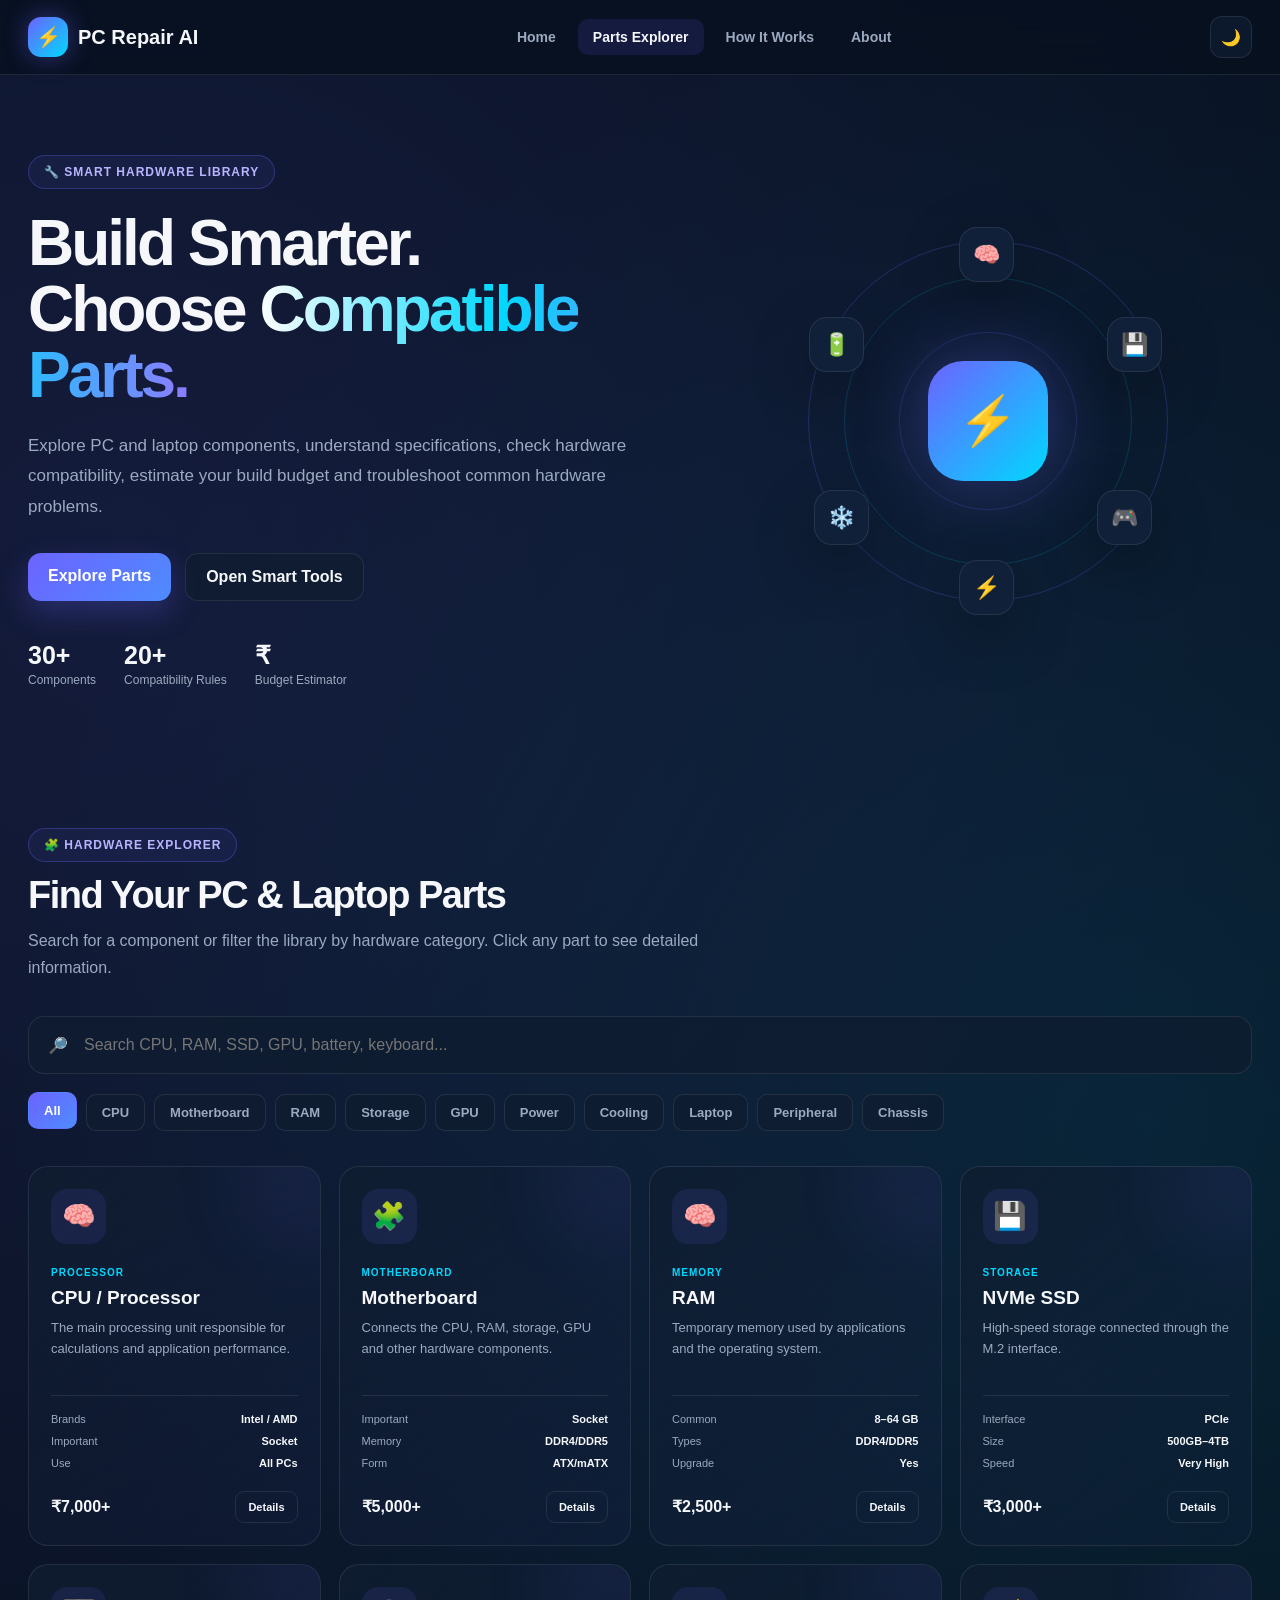
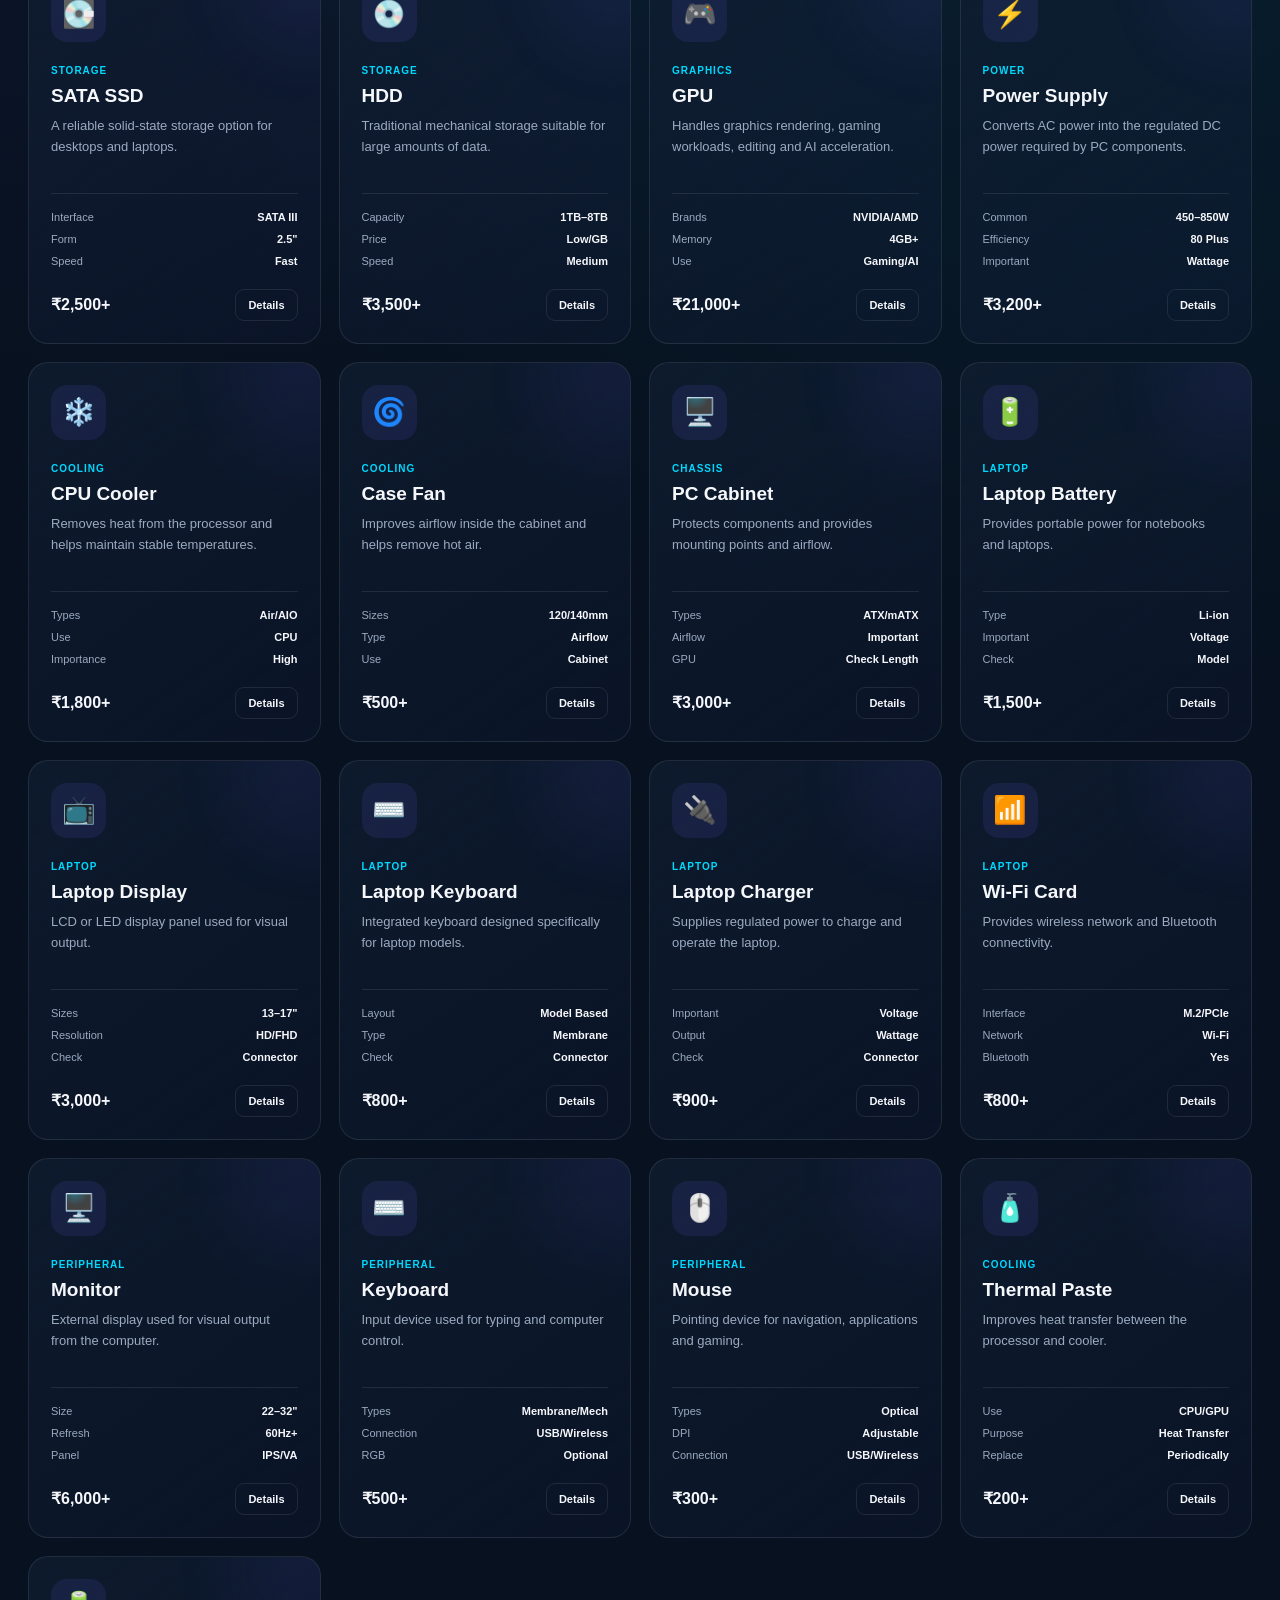
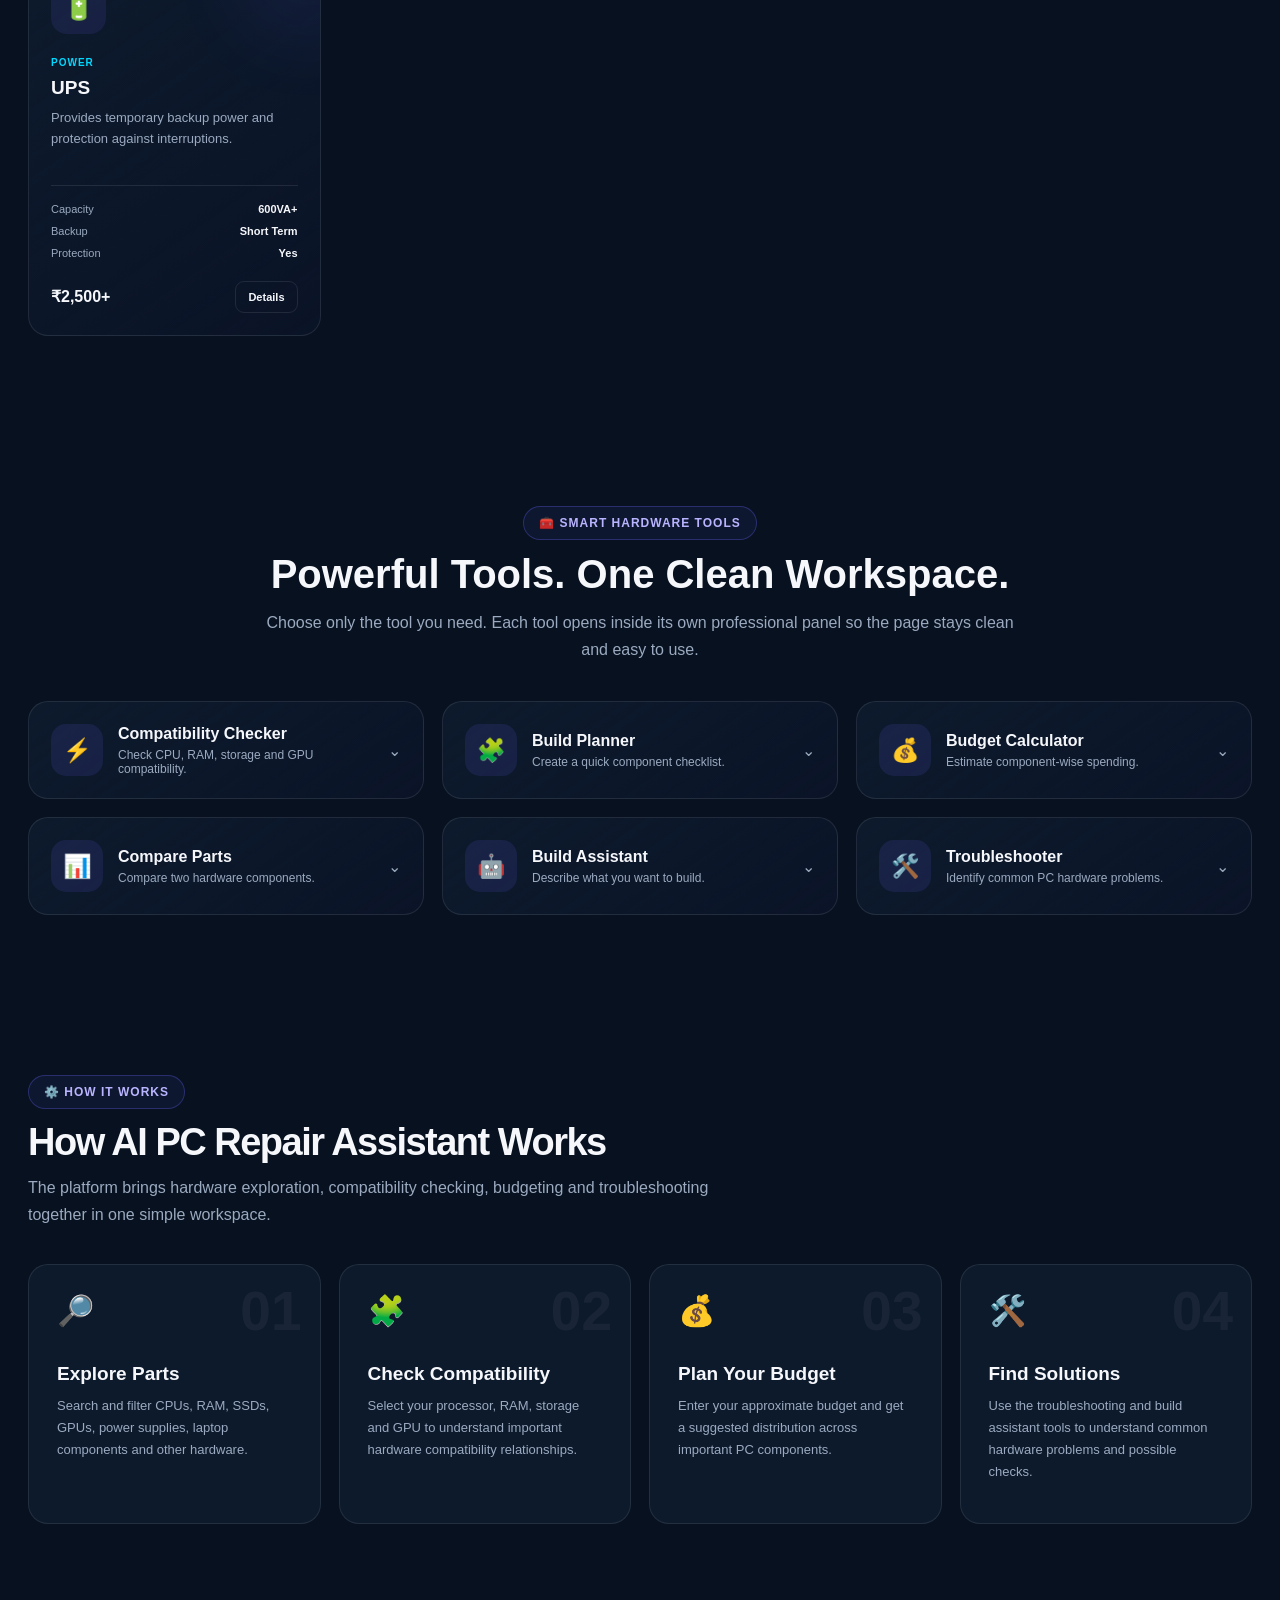
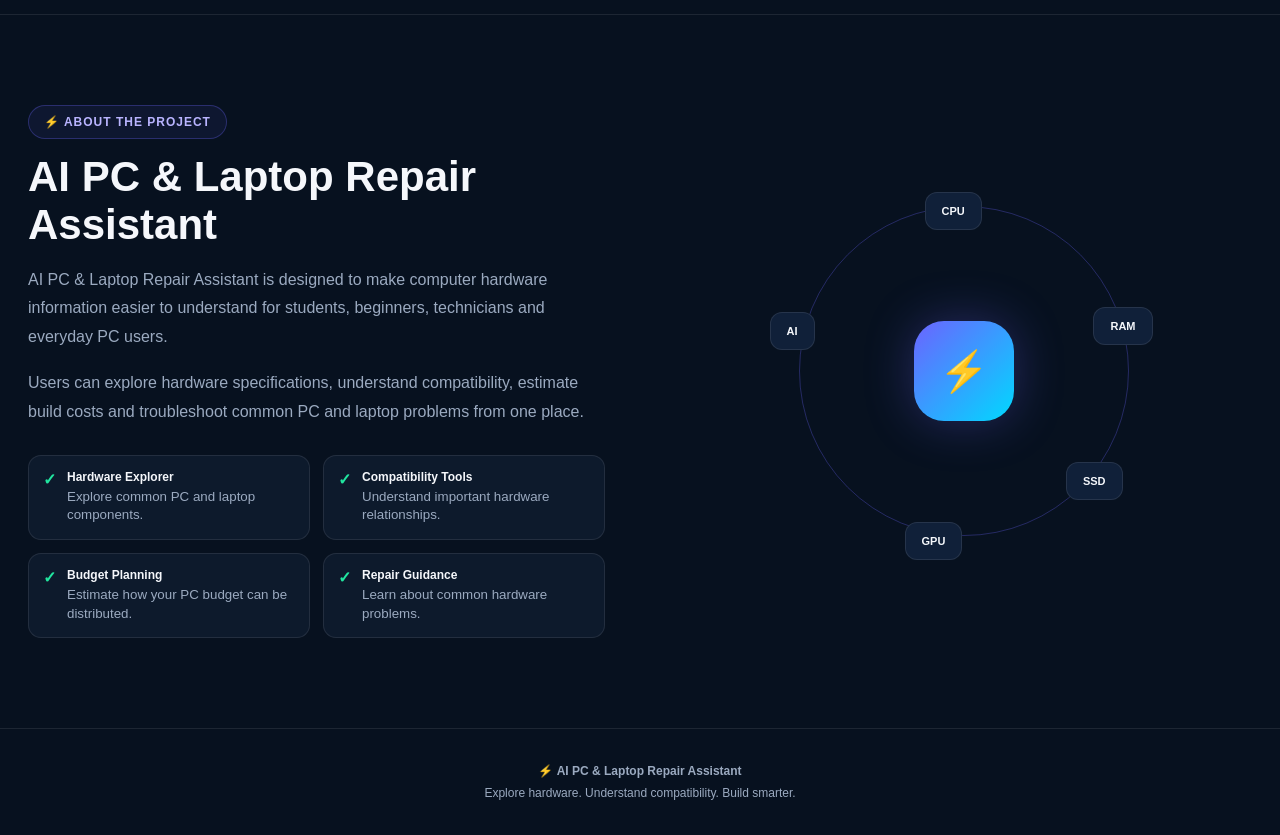
==== commit 8b8d666b: "parts.html" ====
--- a/parts.html
+++ b/parts.html
@@ -3,535 +3,1831 @@
 <head>
 <meta charset="UTF-8">
 <meta name="viewport" content="width=device-width, initial-scale=1.0">
-
-<meta name="description" content="Explore PC and laptop hardware, compatibility tools, budget calculators and troubleshooting guidance.">
-
-<title>PC Parts Explorer | AI PC & Laptop Repair Assistant</title>
-
-<link rel="stylesheet" href="style.css">
-
+<title>AI PC & Laptop Repair Assistant | Parts Explorer</title>
+
+<style>
+*{
+    margin:0;
+    padding:0;
+    box-sizing:border-box;
+}
+
+html{
+    scroll-behavior:smooth;
+}
+
+:root{
+    --bg:#07111f;
+    --bg2:#0b1728;
+    --card:rgba(15,29,48,.82);
+    --card2:#102039;
+    --text:#f5f7fb;
+    --muted:#9baac0;
+    --primary:#6c63ff;
+    --primary2:#8b7cff;
+    --cyan:#00d9ff;
+    --green:#21e6a0;
+    --border:rgba(255,255,255,.09);
+    --shadow:0 20px 60px rgba(0,0,0,.3);
+}
+
+body.light{
+    --bg:#f4f7fb;
+    --bg2:#ffffff;
+    --card:rgba(255,255,255,.92);
+    --card2:#ffffff;
+    --text:#111827;
+    --muted:#667085;
+    --border:rgba(15,23,42,.1);
+    --shadow:0 20px 50px rgba(15,23,42,.1);
+}
+
+body{
+    font-family:Inter,Segoe UI,Arial,sans-serif;
+    background:
+        radial-gradient(circle at 10% 10%,rgba(108,99,255,.13),transparent 28%),
+        radial-gradient(circle at 90% 20%,rgba(0,217,255,.09),transparent 25%),
+        var(--bg);
+    color:var(--text);
+    min-height:100vh;
+    overflow-x:hidden;
+    transition:.3s ease;
+}
+
+a{
+    color:inherit;
+    text-decoration:none;
+}
+
+button,
+input,
+select,
+textarea{
+    font:inherit;
+}
+
+button{
+    cursor:pointer;
+}
+
+.header{
+    position:sticky;
+    top:0;
+    z-index:1000;
+    backdrop-filter:blur(20px);
+    background:rgba(7,17,31,.76);
+    border-bottom:1px solid var(--border);
+}
+
+body.light .header{
+    background:rgba(255,255,255,.82);
+}
+
+.navbar{
+    max-width:1400px;
+    margin:auto;
+    padding:16px 28px;
+    display:flex;
+    align-items:center;
+    justify-content:space-between;
+    gap:25px;
+}
+
+.logo{
+    display:flex;
+    align-items:center;
+    gap:10px;
+    font-size:20px;
+    font-weight:800;
+    white-space:nowrap;
+}
+
+.logo-mark{
+    width:40px;
+    height:40px;
+    border-radius:13px;
+    display:grid;
+    place-items:center;
+    background:linear-gradient(135deg,var(--primary),var(--cyan));
+    box-shadow:0 0 25px rgba(108,99,255,.4);
+}
+
+.nav-links{
+    display:flex;
+    align-items:center;
+    gap:7px;
+}
+
+.nav-links a{
+    padding:10px 15px;
+    border-radius:10px;
+    color:var(--muted);
+    font-size:14px;
+    font-weight:600;
+    transition:.25s;
+}
+
+.nav-links a:hover,
+.nav-links a.active{
+    color:var(--text);
+    background:rgba(108,99,255,.13);
+}
+
+.theme-btn{
+    width:42px;
+    height:42px;
+    border:1px solid var(--border);
+    border-radius:12px;
+    background:var(--card);
+    color:var(--text);
+    transition:.3s;
+}
+
+.theme-btn:hover{
+    transform:rotate(15deg) scale(1.08);
+    border-color:var(--primary);
+}
+
+.hero{
+    max-width:1400px;
+    margin:auto;
+    min-height:620px;
+    padding:80px 28px 70px;
+    display:grid;
+    grid-template-columns:1.1fr .9fr;
+    align-items:center;
+    gap:50px;
+}
+
+.badge{
+    display:inline-flex;
+    align-items:center;
+    gap:8px;
+    padding:9px 15px;
+    border:1px solid rgba(108,99,255,.3);
+    background:rgba(108,99,255,.08);
+    border-radius:50px;
+    color:#b9b4ff;
+    font-size:12px;
+    font-weight:800;
+    letter-spacing:1px;
+}
+
+.hero h1{
+    margin-top:22px;
+    font-size:clamp(42px,5vw,72px);
+    line-height:1.03;
+    letter-spacing:-3px;
+}
+
+.gradient-text{
+    background:linear-gradient(90deg,#fff,var(--cyan),var(--primary2));
+    -webkit-background-clip:text;
+    color:transparent;
+}
+
+.hero p{
+    margin-top:22px;
+    max-width:700px;
+    color:var(--muted);
+    line-height:1.8;
+    font-size:17px;
+}
+
+.hero-actions{
+    display:flex;
+    gap:14px;
+    margin-top:30px;
+    flex-wrap:wrap;
+}
+
+.primary-btn,
+.secondary-btn{
+    border:none;
+    border-radius:13px;
+    padding:14px 20px;
+    font-weight:800;
+    position:relative;
+    overflow:hidden;
+    transition:.3s;
+}
+
+.primary-btn{
+    color:white;
+    background:linear-gradient(135deg,var(--primary),#4e8cff);
+    box-shadow:0 12px 30px rgba(108,99,255,.25);
+}
+
+.secondary-btn{
+    color:var(--text);
+    border:1px solid var(--border);
+    background:var(--card);
+}
+
+.primary-btn:hover,
+.secondary-btn:hover{
+    transform:translateY(-3px);
+}
+
+.hero-stats{
+    margin-top:40px;
+    display:flex;
+    flex-wrap:wrap;
+    gap:28px;
+}
+
+.stat strong{
+    display:block;
+    font-size:25px;
+}
+
+.stat span{
+    color:var(--muted);
+    font-size:12px;
+}
+
+.hero-visual{
+    min-height:450px;
+    display:grid;
+    place-items:center;
+    position:relative;
+}
+
+.orbit{
+    width:360px;
+    height:360px;
+    border:1px solid rgba(108,99,255,.25);
+    border-radius:50%;
+    position:relative;
+    animation:spin 24s linear infinite;
+}
+
+.orbit:before,
+.orbit:after{
+    content:"";
+    position:absolute;
+    inset:35px;
+    border:1px solid rgba(0,217,255,.16);
+    border-radius:50%;
+}
+
+.orbit:after{
+    inset:90px;
+    border-color:rgba(108,99,255,.2);
+}
+
+.orbit-center{
+    position:absolute;
+    width:120px;
+    height:120px;
+    left:50%;
+    top:50%;
+    transform:translate(-50%,-50%);
+    border-radius:35px;
+    display:grid;
+    place-items:center;
+    font-size:48px;
+    background:linear-gradient(135deg,var(--primary),var(--cyan));
+    box-shadow:0 0 70px rgba(108,99,255,.35);
+    animation:pulse 2.5s ease-in-out infinite;
+}
+
+.orbit-item{
+    position:absolute;
+    width:55px;
+    height:55px;
+    display:grid;
+    place-items:center;
+    border-radius:18px;
+    background:var(--card2);
+    border:1px solid var(--border);
+    box-shadow:var(--shadow);
+    font-size:22px;
+}
+
+.o1{top:-15px;left:150px}
+.o2{right:5px;top:75px}
+.o3{right:15px;bottom:55px}
+.o4{left:150px;bottom:-15px}
+.o5{left:5px;bottom:55px}
+.o6{left:0;top:75px}
+
+@keyframes spin{
+    to{transform:rotate(360deg)}
+}
+
+@keyframes pulse{
+    50%{transform:translate(-50%,-50%) scale(1.06)}
+}
+
+.section{
+    max-width:1400px;
+    margin:auto;
+    padding:70px 28px;
+}
+
+.section-heading{
+    margin-bottom:35px;
+}
+
+.section-heading h2{
+    margin-top:12px;
+    font-size:38px;
+    letter-spacing:-1.5px;
+}
+
+.section-heading p{
+    margin-top:10px;
+    max-width:700px;
+    color:var(--muted);
+    line-height:1.7;
+}
+
+.search-box{
+    position:relative;
+    margin-bottom:20px;
+}
+
+.search-box input{
+    width:100%;
+    padding:19px 22px 19px 55px;
+    border:1px solid var(--border);
+    background:var(--card);
+    color:var(--text);
+    border-radius:16px;
+    outline:none;
+    transition:.3s;
+}
+
+.search-box input:focus{
+    border-color:var(--primary);
+    box-shadow:0 0 0 4px rgba(108,99,255,.1);
+}
+
+.search-icon{
+    position:absolute;
+    left:20px;
+    top:50%;
+    transform:translateY(-50%);
+    color:var(--muted);
+}
+
+.filters{
+    display:flex;
+    gap:9px;
+    flex-wrap:wrap;
+    margin-bottom:35px;
+}
+
+.filter-btn{
+    border:1px solid var(--border);
+    color:var(--muted);
+    background:var(--card);
+    padding:10px 15px;
+    border-radius:10px;
+    font-size:13px;
+    font-weight:700;
+    transition:.25s;
+}
+
+.filter-btn:hover,
+.filter-btn.active{
+    background:linear-gradient(135deg,var(--primary),#4e8cff);
+    color:white;
+    border-color:transparent;
+    transform:translateY(-2px);
+}
+
+.parts-grid{
+    display:grid;
+    grid-template-columns:repeat(4,1fr);
+    gap:18px;
+}
+
+.part-card{
+    position:relative;
+    overflow:hidden;
+    padding:22px;
+    border-radius:20px;
+    background:linear-gradient(145deg,var(--card),rgba(108,99,255,.035));
+    border:1px solid var(--border);
+    transition:.35s;
+}
+
+.part-card:before{
+    content:"";
+    position:absolute;
+    width:150px;
+    height:150px;
+    background:var(--primary);
+    opacity:.07;
+    border-radius:50%;
+    filter:blur(35px);
+    right:-60px;
+    top:-60px;
+}
+
+.part-card:hover{
+    transform:translateY(-8px);
+    border-color:rgba(108,99,255,.35);
+    box-shadow:var(--shadow);
+}
+
+.part-icon{
+    width:55px;
+    height:55px;
+    border-radius:16px;
+    display:grid;
+    place-items:center;
+    font-size:27px;
+    background:rgba(108,99,255,.11);
+    margin-bottom:18px;
+}
+
+.part-category{
+    color:var(--cyan);
+    font-size:10px;
+    font-weight:900;
+    letter-spacing:1px;
+    text-transform:uppercase;
+}
+
+.part-card h3{
+    margin-top:7px;
+    font-size:19px;
+}
+
+.part-card p{
+    color:var(--muted);
+    font-size:13px;
+    line-height:1.6;
+    margin-top:9px;
+    min-height:62px;
+}
+
+.specs{
+    list-style:none;
+    margin-top:15px;
+    border-top:1px solid var(--border);
+    padding-top:12px;
+}
+
+.specs li{
+    display:flex;
+    justify-content:space-between;
+    gap:10px;
+    color:var(--muted);
+    font-size:11px;
+    padding:5px 0;
+}
+
+.specs strong{
+    color:var(--text);
+}
+
+.card-bottom{
+    display:flex;
+    align-items:center;
+    justify-content:space-between;
+    gap:10px;
+    margin-top:17px;
+}
+
+.price{
+    font-size:16px;
+    font-weight:900;
+}
+
+.details-btn{
+    border:1px solid var(--border);
+    color:var(--text);
+    background:transparent;
+    padding:9px 12px;
+    border-radius:9px;
+    font-size:11px;
+    font-weight:800;
+    transition:.25s;
+}
+
+.details-btn:hover{
+    background:var(--primary);
+    color:white;
+    border-color:var(--primary);
+}
+
+.hide-card{
+    display:none!important;
+}
+
+.no-results{
+    display:none;
+    text-align:center;
+    padding:60px;
+    color:var(--muted);
+    border:1px dashed var(--border);
+    border-radius:18px;
+}
+
+.tools-section{
+    max-width:1400px;
+    margin:30px auto 0;
+    padding:70px 28px;
+}
+
+.tools-header{
+    text-align:center;
+    max-width:750px;
+    margin:0 auto 38px;
+}
+
+.tools-header h2{
+    font-size:40px;
+    margin-top:12px;
+}
+
+.tools-header p{
+    color:var(--muted);
+    line-height:1.7;
+    margin-top:12px;
+}
+
+.tools-grid{
+    display:grid;
+    grid-template-columns:repeat(3,1fr);
+    gap:18px;
+}
+
+.tool-card{
+    border:1px solid var(--border);
+    background:linear-gradient(145deg,var(--card),rgba(108,99,255,.04));
+    border-radius:20px;
+    overflow:hidden;
+    transition:.35s;
+}
+
+.tool-card:hover{
+    transform:translateY(-5px);
+    border-color:rgba(108,99,255,.35);
+    box-shadow:var(--shadow);
+}
+
+.tool-trigger{
+    width:100%;
+    border:0;
+    background:transparent;
+    color:var(--text);
+    padding:22px;
+    display:flex;
+    align-items:center;
+    gap:15px;
+    text-align:left;
+}
+
+.tool-icon{
+    width:52px;
+    height:52px;
+    min-width:52px;
+    display:grid;
+    place-items:center;
+    border-radius:15px;
+    background:rgba(108,99,255,.12);
+    font-size:23px;
+}
+
+.tool-info{
+    flex:1;
+}
+
+.tool-info h3{
+    font-size:16px;
+}
+
+.tool-info p{
+    color:var(--muted);
+    font-size:12px;
+    margin-top:5px;
+}
+
+.tool-arrow{
+    color:var(--muted);
+    transition:.35s;
+}
+
+.tool-card.open .tool-arrow{
+    transform:rotate(180deg);
+    color:var(--cyan);
+}
+
+.tool-panel{
+    max-height:0;
+    overflow:hidden;
+    opacity:0;
+    transition:max-height .5s ease,opacity .3s ease,padding .4s ease;
+    padding:0 22px;
+}
+
+.tool-card.open .tool-panel{
+    max-height:800px;
+    opacity:1;
+    padding:0 22px 22px;
+}
+
+.tool-inner{
+    border-top:1px solid var(--border);
+    padding-top:20px;
+}
+
+.form-grid{
+    display:grid;
+    grid-template-columns:repeat(2,1fr);
+    gap:13px;
+}
+
+.field label{
+    display:block;
+    color:var(--muted);
+    font-size:11px;
+    font-weight:800;
+    margin-bottom:7px;
+}
+
+.field select,
+.field input,
+.field textarea{
+    width:100%;
+    padding:12px;
+    border-radius:10px;
+    border:1px solid var(--border);
+    background:var(--bg2);
+    color:var(--text);
+    outline:none;
+}
+
+.field textarea{
+    min-height:110px;
+    resize:vertical;
+}
+
+.full{
+    grid-column:1/-1;
+}
+
+.tool-action{
+    margin-top:15px;
+    width:100%;
+    padding:13px;
+    border:0;
+    border-radius:11px;
+    color:white;
+    font-weight:900;
+    background:linear-gradient(135deg,var(--primary),#4e8cff);
+    position:relative;
+    overflow:hidden;
+    transition:.25s;
+}
+
+.tool-action:hover{
+    transform:translateY(-2px);
+    box-shadow:0 12px 25px rgba(108,99,255,.25);
+}
+
+.result-box{
+    margin-top:15px;
+    padding:15px;
+    border-radius:12px;
+    border:1px solid var(--border);
+    background:rgba(0,0,0,.12);
+    color:var(--muted);
+    line-height:1.7;
+    font-size:13px;
+}
+
+.result-box strong{
+    color:var(--text);
+}
+
+.score{
+    font-size:38px;
+    font-weight:900;
+    color:var(--green);
+}
+
+.compare-grid{
+    display:grid;
+    grid-template-columns:1fr 1fr;
+    gap:12px;
+}
+
+.compare-result{
+    margin-top:15px;
+}
+
+.info-section{
+    max-width:1400px;
+    margin:auto;
+    padding:90px 28px;
+    scroll-margin-top:80px;
+}
+
+.how-grid{
+    display:grid;
+    grid-template-columns:repeat(4,1fr);
+    gap:18px;
+}
+
+.how-card{
+    position:relative;
+    padding:28px;
+    min-height:260px;
+    border:1px solid var(--border);
+    border-radius:20px;
+    background:var(--card);
+    overflow:hidden;
+    transition:.35s;
+    opacity:0;
+    transform:translateY(30px);
+}
+
+.section-visible .how-card{
+    opacity:1;
+    transform:translateY(0);
+}
+
+.section-visible .how-card:nth-child(2){transition-delay:.08s}
+.section-visible .how-card:nth-child(3){transition-delay:.16s}
+.section-visible .how-card:nth-child(4){transition-delay:.24s}
+
+.how-card:hover{
+    transform:translateY(-8px);
+    border-color:rgba(108,99,255,.4);
+}
+
+.how-number{
+    position:absolute;
+    right:18px;
+    top:14px;
+    font-size:55px;
+    font-weight:900;
+    opacity:.05;
+}
+
+.how-icon{
+    font-size:30px;
+    margin-bottom:35px;
+}
+
+.how-card h3{
+    font-size:19px;
+}
+
+.how-card p{
+    color:var(--muted);
+    line-height:1.7;
+    font-size:13px;
+    margin-top:10px;
+}
+
+.about-section{
+    border-top:1px solid var(--border);
+}
+
+.about-container{
+    display:grid;
+    grid-template-columns:1fr 1fr;
+    gap:70px;
+    align-items:center;
+}
+
+.about-content h2{
+    margin-top:14px;
+    font-size:42px;
+}
+
+.about-content>p{
+    color:var(--muted);
+    line-height:1.8;
+    margin-top:17px;
+}
+
+.about-features{
+    margin-top:28px;
+    display:grid;
+    grid-template-columns:1fr 1fr;
+    gap:13px;
+}
+
+.about-feature{
+    display:flex;
+    gap:11px;
+    padding:14px;
+    border:1px solid var(--border);
+    border-radius:13px;
+    background:var(--card);
+}
+
+.about-feature>span{
+    color:var(--green);
+    font-weight:900;
+}
+
+.about-feature strong{
+    display:block;
+    font-size:12px;
+}
+
+.about-feature small{
+    display:block;
+    color:var(--muted);
+    margin-top:4px;
+    line-height:1.4;
+}
+
+.about-visual{
+    display:grid;
+    place-items:center;
+    min-height:400px;
+}
+
+.about-orbit{
+    width:330px;
+    height:330px;
+    border:1px solid rgba(108,99,255,.3);
+    border-radius:50%;
+    position:relative;
+    animation:spin 22s linear infinite;
+}
+
+.about-center{
+    position:absolute;
+    left:50%;
+    top:50%;
+    transform:translate(-50%,-50%);
+    width:100px;
+    height:100px;
+    display:grid;
+    place-items:center;
+    border-radius:30px;
+    font-size:40px;
+    background:linear-gradient(135deg,var(--primary),var(--cyan));
+    box-shadow:0 0 50px rgba(108,99,255,.3);
+}
+
+.about-item{
+    position:absolute;
+    padding:12px 16px;
+    border-radius:12px;
+    background:var(--card2);
+    border:1px solid var(--border);
+    font-size:11px;
+    font-weight:900;
+}
+
+.item-one{top:-15px;left:125px}
+.item-two{right:-25px;top:100px}
+.item-three{right:5px;bottom:35px}
+.item-four{left:105px;bottom:-25px}
+.item-five{left:-30px;top:105px}
+
+.footer{
+    border-top:1px solid var(--border);
+    padding:35px 28px;
+    text-align:center;
+    color:var(--muted);
+    font-size:12px;
+}
+
+.modal{
+    position:fixed;
+    inset:0;
+    background:rgba(0,0,0,.72);
+    backdrop-filter:blur(10px);
+    z-index:2000;
+    display:none;
+    align-items:center;
+    justify-content:center;
+    padding:20px;
+}
+
+.modal.show{
+    display:flex;
+}
+
+.modal-box{
+    width:min(650px,100%);
+    max-height:90vh;
+    overflow:auto;
+    background:var(--card2);
+    border:1px solid var(--border);
+    border-radius:24px;
+    padding:28px;
+    position:relative;
+    box-shadow:0 30px 100px rgba(0,0,0,.5);
+    animation:modalIn .3s ease;
+}
+
+@keyframes modalIn{
+    from{opacity:0;transform:scale(.94) translateY(20px)}
+    to{opacity:1;transform:scale(1) translateY(0)}
+}
+
+.close-modal{
+    position:absolute;
+    right:18px;
+    top:18px;
+    width:38px;
+    height:38px;
+    border-radius:10px;
+    border:1px solid var(--border);
+    background:transparent;
+    color:var(--text);
+    font-size:20px;
+}
+
+.modal-icon{
+    font-size:45px;
+}
+
+.modal-category{
+    color:var(--cyan);
+    font-size:11px;
+    font-weight:900;
+    margin-top:15px;
+}
+
+.modal-box h2{
+    margin-top:6px;
+    font-size:30px;
+}
+
+.modal-description{
+    color:var(--muted);
+    line-height:1.7;
+    margin-top:12px;
+}
+
+.modal-info{
+    margin-top:20px;
+    display:grid;
+    gap:12px;
+}
+
+.modal-info div{
+    padding:15px;
+    border-radius:12px;
+    background:rgba(255,255,255,.035);
+    border:1px solid var(--border);
+}
+
+.modal-info strong{
+    display:block;
+    font-size:11px;
+    color:var(--cyan);
+    margin-bottom:5px;
+}
+
+.modal-info span{
+    color:var(--muted);
+    font-size:13px;
+    line-height:1.6;
+}
+
+.top-btn{
+    position:fixed;
+    right:25px;
+    bottom:25px;
+    width:45px;
+    height:45px;
+    border:0;
+    border-radius:14px;
+    color:white;
+    background:linear-gradient(135deg,var(--primary),var(--cyan));
+    z-index:900;
+    opacity:0;
+    pointer-events:none;
+    transform:translateY(20px);
+    transition:.3s;
+}
+
+.top-btn.show{
+    opacity:1;
+    pointer-events:auto;
+    transform:translateY(0);
+}
+
+.ripple{
+    position:absolute;
+    border-radius:50%;
+    transform:scale(0);
+    animation:ripple .6s linear;
+    background:rgba(255,255,255,.35);
+    pointer-events:none;
+}
+
+@keyframes ripple{
+    to{
+        transform:scale(4);
+        opacity:0;
+    }
+}
+
+@media(max-width:1100px){
+    .parts-grid{
+        grid-template-columns:repeat(3,1fr);
+    }
+
+    .how-grid{
+        grid-template-columns:repeat(2,1fr);
+    }
+
+    .tools-grid{
+        grid-template-columns:repeat(2,1fr);
+    }
+}
+
+@media(max-width:850px){
+    .navbar{
+        flex-wrap:wrap;
+    }
+
+    .nav-links{
+        order:3;
+        width:100%;
+        overflow-x:auto;
+        justify-content:flex-start;
+    }
+
+    .hero{
+        grid-template-columns:1fr;
+        text-align:center;
+    }
+
+    .hero p{
+        margin-left:auto;
+        margin-right:auto;
+    }
+
+    .hero-actions,
+    .hero-stats{
+        justify-content:center;
+    }
+
+    .hero-visual{
+        min-height:350px;
+    }
+
+    .about-container{
+        grid-template-columns:1fr;
+    }
+
+    .about-content{
+        text-align:center;
+    }
+
+    .about-features{
+        text-align:left;
+    }
+}
+
+@media(max-width:650px){
+    .navbar,
+    .hero,
+    .section,
+    .tools-section,
+    .info-section{
+        padding-left:17px;
+        padding-right:17px;
+    }
+
+    .hero{
+        padding-top:55px;
+    }
+
+    .hero h1{
+        letter-spacing:-2px;
+    }
+
+    .orbit{
+        width:280px;
+        height:280px;
+    }
+
+    .orbit-center{
+        width:90px;
+        height:90px;
+    }
+
+    .o1,.o4{
+        left:112px;
+    }
+
+    .parts-grid,
+    .tools-grid,
+    .how-grid{
+        grid-template-columns:1fr;
+    }
+
+    .form-grid,
+    .compare-grid,
+    .about-features{
+        grid-template-columns:1fr;
+    }
+
+    .full{
+        grid-column:auto;
+    }
+
+    .section-heading h2,
+    .tools-header h2,
+    .about-content h2{
+        font-size:30px;
+    }
+
+    .hero-stats{
+        gap:18px;
+    }
+}
+</style>
+
+<!-- Google Analytics 4 - Added without changing existing website code -->
 <script async src="https://www.googletagmanager.com/gtag/js?id=G-TXNZC0SK5X"></script>
-
 <script>
 window.dataLayer = window.dataLayer || [];
-
-function gtag(){
-    dataLayer.push(arguments);
-}
-
+function gtag(){dataLayer.push(arguments);}
 gtag("js", new Date());
-
 gtag("config", "G-TXNZC0SK5X", {
     send_page_view: true
 });
-
-function trackEvent(eventName, parameters = {}) {
-
-    if(typeof gtag !== "function") return;
-
-    gtag("event", eventName, {
-        ...parameters,
+</script>
+
+<!-- AI PC Repair Assistant - GA4 Analytics Layer -->
+<script>
+(function () {
+    function track(name, params) {
+        if (typeof gtag === "function") {
+            gtag("event", name, params || {});
+        }
+    }
+
+    window.PCRepairAnalytics = { track: track };
+
+    track("page_loaded", {
+        page_name: document.title,
         page_path: window.location.pathname
     });
-}
+
+    const scrollMarks = [25, 50, 75, 90, 100];
+    const sentScrollMarks = {};
+
+    function checkScrollDepth() {
+        const doc = document.documentElement;
+        const scrollable = doc.scrollHeight - window.innerHeight;
+        if (scrollable <= 0) return;
+
+        const percent = Math.min(100, Math.round((window.scrollY / scrollable) * 100));
+
+        scrollMarks.forEach(function (mark) {
+            if (percent >= mark && !sentScrollMarks[mark]) {
+                sentScrollMarks[mark] = true;
+                track("scroll_depth", {
+                    percent_scrolled: mark,
+                    page_path: window.location.pathname
+                });
+            }
+        });
+    }
+
+    window.addEventListener("scroll", checkScrollDepth, { passive: true });
+
+    document.addEventListener("click", function (event) {
+        const element = event.target.closest(
+            "a, button, input[type='submit'], input[type='button'], [role='button']"
+        );
+        if (!element) return;
+
+        const text = (
+            element.innerText ||
+            element.value ||
+            element.getAttribute("aria-label") ||
+            element.getAttribute("title") ||
+            ""
+        ).trim().replace(/\s+/g, " ").slice(0, 100);
+
+        track("user_action", {
+            element_type: element.tagName.toLowerCase(),
+            element_text: text,
+            element_id: element.id || "",
+            page_path: window.location.pathname
+        });
+
+        if (element.tagName.toLowerCase() === "a" && element.href) {
+            try {
+                const url = new URL(element.href, window.location.href);
+
+                if (url.origin !== window.location.origin) {
+                    track("outbound_click", {
+                        link_domain: url.hostname,
+                        link_path: url.pathname
+                    });
+                }
+
+                if (url.hostname.includes("youtube.com") ||
+                    url.hostname.includes("youtu.be")) {
+                    track("youtube_click", {
+                        video_domain: url.hostname
+                    });
+                }
+
+                if (url.hostname.includes("amazon.") ||
+                    url.hostname.includes("flipkart.") ||
+                    url.hostname.includes("mdcomputers.") ||
+                    url.hostname.includes("primeabgb.") ||
+                    url.hostname.includes("vedant.")) {
+                    track("product_link_click", {
+                        store_domain: url.hostname
+                    });
+                }
+            } catch (e) {}
+        }
+    }, true);
+
+    document.addEventListener("submit", function (event) {
+        const form = event.target;
+        track("form_submit", {
+            form_id: form.id || "",
+            form_name: form.getAttribute("name") || "",
+            page_path: window.location.pathname
+        });
+    }, true);
+
+    document.addEventListener("change", function (event) {
+        const element = event.target;
+        if (!element || !["SELECT", "INPUT"].includes(element.tagName)) return;
+
+        track("form_interaction", {
+            field_type: element.type || element.tagName.toLowerCase(),
+            field_name: element.name || element.id || "",
+            page_path: window.location.pathname
+        });
+    }, true);
+
+    const observer = new IntersectionObserver(function (entries) {
+        entries.forEach(function (entry) {
+            if (!entry.isIntersecting) return;
+
+            const section = entry.target;
+            if (section.dataset.analyticsTracked === "true") return;
+
+            section.dataset.analyticsTracked = "true";
+
+            track("section_view", {
+                section_name: (
+                    section.getAttribute("data-analytics-section") ||
+                    section.id ||
+                    section.getAttribute("aria-label") ||
+                    section.tagName.toLowerCase()
+                ).slice(0, 100),
+                page_path: window.location.pathname
+            });
+        });
+    }, { threshold: 0.35 });
+
+    document.querySelectorAll("section, main > div, [data-section]").forEach(function (element) {
+        observer.observe(element);
+    });
+
+    window.addEventListener("error", function () {
+        track("javascript_error", {
+            error_type: "window_error",
+            page_path: window.location.pathname
+        });
+    });
+
+    window.addEventListener("unhandledrejection", function () {
+        track("javascript_error", {
+            error_type: "promise_rejection",
+            page_path: window.location.pathname
+        });
+    });
+
+    window.addEventListener("load", function () {
+        track("page_ready", {
+            page_name: document.title,
+            page_path: window.location.pathname
+        });
+    });
+})();
 </script>
+<!-- End AI PC Repair Assistant - GA4 Analytics Layer -->
+
 </head>
 
 <body>
 
 <header class="header">
-
-    <div class="nav-container">
+    <div class="navbar">
 
         <a href="index.html" class="logo">
-            ⚡ PC Repair AI
+            <span class="logo-mark">⚡</span>
+            <span>PC Repair AI</span>
         </a>
 
         <nav class="nav-links">
-
-            <a href="#parts" class="active">
-                Parts
-            </a>
-
-            <a href="#tools">
-                Tools
-            </a>
-
-            <a href="#how-it-works">
-                How It Works
-            </a>
-
-            <a href="#about">
-                About
-            </a>
-
+            <a href="index.html">Home</a>
+            <a href="#parts" class="active">Parts Explorer</a>
+            <a href="#how-it-works">How It Works</a>
+            <a href="#about">About</a>
         </nav>
 
-        <button id="themeBtn" class="theme-btn">
-            🌙
-        </button>
+        <button class="theme-btn" id="themeBtn" title="Change theme">🌙</button>
 
     </div>
-
 </header>
 
-
 <main>
 
-
-<section class="hero-section">
-
-    <div class="hero-content">
-
-        <span class="badge">
-            🧩 HARDWARE EXPLORER
-        </span>
+<section class="hero">
+
+    <div>
+
+        <span class="badge">🔧 SMART HARDWARE LIBRARY</span>
 
         <h1>
-            Explore PC & Laptop Parts
+            Build Smarter.<br>
+            Choose <span class="gradient-text">Compatible Parts.</span>
         </h1>
 
         <p>
-            Understand computer hardware, compatibility, pricing,
-            troubleshooting and PC building from one place.
+            Explore PC and laptop components, understand specifications,
+            check hardware compatibility, estimate your build budget and
+            troubleshoot common hardware problems.
         </p>
 
+        <div class="hero-actions">
+            <a href="#parts" class="primary-btn ripple-btn">Explore Parts</a>
+            <a href="#smart-tools" class="secondary-btn ripple-btn">Open Smart Tools</a>
+        </div>
+
+        <div class="hero-stats">
+            <div class="stat">
+                <strong>30+</strong>
+                <span>Components</span>
+            </div>
+
+            <div class="stat">
+                <strong>20+</strong>
+                <span>Compatibility Rules</span>
+            </div>
+
+            <div class="stat">
+                <strong>₹</strong>
+                <span>Budget Estimator</span>
+            </div>
+        </div>
+
     </div>
 
+    <div class="hero-visual">
+
+        <div class="orbit">
+
+            <div class="orbit-center">⚡</div>
+
+            <div class="orbit-item o1">🧠</div>
+            <div class="orbit-item o2">💾</div>
+            <div class="orbit-item o3">🎮</div>
+            <div class="orbit-item o4">⚡</div>
+            <div class="orbit-item o5">❄️</div>
+            <div class="orbit-item o6">🔋</div>
+
+        </div>
+
+    </div>
+
 </section>
 
 
-<section class="parts-section" id="parts">
+<section class="section" id="parts">
 
     <div class="section-heading">
 
-        <span class="badge">
-            🔎 EXPLORE HARDWARE
-        </span>
-
-        <h2>
-            PC & Laptop Components
-        </h2>
+        <span class="badge">🧩 HARDWARE EXPLORER</span>
+
+        <h2>Find Your PC & Laptop Parts</h2>
 
         <p>
-            Search for a component or select a category to explore.
+            Search for a component or filter the library by hardware category.
+            Click any part to see detailed information.
         </p>
 
     </div>
 
-
-    <div class="search-container">
+    <div class="search-box">
+
+        <span class="search-icon">🔎</span>
 
         <input
-            type="search"
+            type="text"
             id="searchInput"
-            placeholder="Search RAM, CPU, SSD, GPU, battery..."
-            autocomplete="off"
+            placeholder="Search CPU, RAM, SSD, GPU, battery, keyboard..."
         >
 
     </div>
 
-
-    <div class="filter-container">
-
-        <button class="filter-btn active" data-filter="all">
-            All
-        </button>
-
-        <button class="filter-btn" data-filter="processor">
-            CPU
-        </button>
-
-        <button class="filter-btn" data-filter="memory">
-            RAM
-        </button>
-
-        <button class="filter-btn" data-filter="storage">
-            Storage
-        </button>
-
-        <button class="filter-btn" data-filter="graphics">
-            GPU
-        </button>
-
-        <button class="filter-btn" data-filter="power">
-            PSU
-        </button>
-
-        <button class="filter-btn" data-filter="laptop">
-            Laptop
-        </button>
+    <div class="filters">
+
+        <button class="filter-btn active" data-filter="all">All</button>
+        <button class="filter-btn" data-filter="processor">CPU</button>
+        <button class="filter-btn" data-filter="motherboard">Motherboard</button>
+        <button class="filter-btn" data-filter="memory">RAM</button>
+        <button class="filter-btn" data-filter="storage">Storage</button>
+        <button class="filter-btn" data-filter="graphics">GPU</button>
+        <button class="filter-btn" data-filter="power">Power</button>
+        <button class="filter-btn" data-filter="cooling">Cooling</button>
+        <button class="filter-btn" data-filter="laptop">Laptop</button>
+        <button class="filter-btn" data-filter="peripheral">Peripheral</button>
+        <button class="filter-btn" data-filter="chassis">Chassis</button>
 
     </div>
 
-
     <div class="parts-grid" id="partsGrid">
 
-
-        <div
-            class="part-card"
-            data-category="processor"
-            data-name="cpu processor intel amd"
-        >
-
-            <div class="part-icon">
-                🧠
+        <article class="part-card" data-category="processor" data-name="cpu processor intel amd">
+            <div class="part-icon">🧠</div>
+            <span class="part-category">Processor</span>
+            <h3>CPU / Processor</h3>
+            <p>The main processing unit responsible for calculations and application performance.</p>
+            <ul class="specs">
+                <li><span>Brands</span><strong>Intel / AMD</strong></li>
+                <li><span>Important</span><strong>Socket</strong></li>
+                <li><span>Use</span><strong>All PCs</strong></li>
+            </ul>
+            <div class="card-bottom">
+                <span class="price">₹7,000+</span>
+                <button class="details-btn" data-part="CPU">Details</button>
             </div>
-
-            <span class="part-category">
-                PROCESSOR
-            </span>
-
-            <h3>
-                CPU / Processor
-            </h3>
-
-            <p>
-                The CPU performs calculations and executes instructions
-                for applications and the operating system.
-            </p>
-
-            <button
-                class="details-btn"
-                data-part="CPU"
-            >
-                View Details
+        </article>
+
+        <article class="part-card" data-category="motherboard" data-name="motherboard mainboard board">
+            <div class="part-icon">🧩</div>
+            <span class="part-category">Motherboard</span>
+            <h3>Motherboard</h3>
+            <p>Connects the CPU, RAM, storage, GPU and other hardware components.</p>
+            <ul class="specs">
+                <li><span>Important</span><strong>Socket</strong></li>
+                <li><span>Memory</span><strong>DDR4/DDR5</strong></li>
+                <li><span>Form</span><strong>ATX/mATX</strong></li>
+            </ul>
+            <div class="card-bottom">
+                <span class="price">₹5,000+</span>
+                <button class="details-btn" data-part="Motherboard">Details</button>
+            </div>
+        </article>
+
+        <article class="part-card" data-category="memory" data-name="ram memory ddr4 ddr5">
+            <div class="part-icon">🧠</div>
+            <span class="part-category">Memory</span>
+            <h3>RAM</h3>
+            <p>Temporary memory used by applications and the operating system.</p>
+            <ul class="specs">
+                <li><span>Common</span><strong>8–64 GB</strong></li>
+                <li><span>Types</span><strong>DDR4/DDR5</strong></li>
+                <li><span>Upgrade</span><strong>Yes</strong></li>
+            </ul>
+            <div class="card-bottom">
+                <span class="price">₹2,500+</span>
+                <button class="details-btn" data-part="RAM">Details</button>
+            </div>
+        </article>
+
+        <article class="part-card" data-category="storage" data-name="nvme ssd m2 storage">
+            <div class="part-icon">💾</div>
+            <span class="part-category">Storage</span>
+            <h3>NVMe SSD</h3>
+            <p>High-speed storage connected through the M.2 interface.</p>
+            <ul class="specs">
+                <li><span>Interface</span><strong>PCIe</strong></li>
+                <li><span>Size</span><strong>500GB–4TB</strong></li>
+                <li><span>Speed</span><strong>Very High</strong></li>
+            </ul>
+            <div class="card-bottom">
+                <span class="price">₹3,000+</span>
+                <button class="details-btn" data-part="NVMe SSD">Details</button>
+            </div>
+        </article>
+
+        <article class="part-card" data-category="storage" data-name="sata ssd 2.5 storage">
+            <div class="part-icon">💽</div>
+            <span class="part-category">Storage</span>
+            <h3>SATA SSD</h3>
+            <p>A reliable solid-state storage option for desktops and laptops.</p>
+            <ul class="specs">
+                <li><span>Interface</span><strong>SATA III</strong></li>
+                <li><span>Form</span><strong>2.5"</strong></li>
+                <li><span>Speed</span><strong>Fast</strong></li>
+            </ul>
+            <div class="card-bottom">
+                <span class="price">₹2,500+</span>
+                <button class="details-btn" data-part="SATA SSD">Details</button>
+            </div>
+        </article>
+
+        <article class="part-card" data-category="storage" data-name="hdd hard disk drive storage">
+            <div class="part-icon">💿</div>
+            <span class="part-category">Storage</span>
+            <h3>HDD</h3>
+            <p>Traditional mechanical storage suitable for large amounts of data.</p>
+            <ul class="specs">
+                <li><span>Capacity</span><strong>1TB–8TB</strong></li>
+                <li><span>Price</span><strong>Low/GB</strong></li>
+                <li><span>Speed</span><strong>Medium</strong></li>
+            </ul>
+            <div class="card-bottom">
+                <span class="price">₹3,500+</span>
+                <button class="details-btn" data-part="HDD">Details</button>
+            </div>
+        </article>
+
+        <article class="part-card" data-category="graphics" data-name="gpu graphics card nvidia amd">
+            <div class="part-icon">🎮</div>
+            <span class="part-category">Graphics</span>
+            <h3>GPU</h3>
+            <p>Handles graphics rendering, gaming workloads, editing and AI acceleration.</p>
+            <ul class="specs">
+                <li><span>Brands</span><strong>NVIDIA/AMD</strong></li>
+                <li><span>Memory</span><strong>4GB+</strong></li>
+                <li><span>Use</span><strong>Gaming/AI</strong></li>
+            </ul>
+            <div class="card-bottom">
+                <span class="price">₹21,000+</span>
+                <button class="details-btn" data-part="GPU">Details</button>
+            </div>
+        </article>
+
+        <article class="part-card" data-category="power" data-name="psu power supply smps">
+            <div class="part-icon">⚡</div>
+            <span class="part-category">Power</span>
+            <h3>Power Supply</h3>
+            <p>Converts AC power into the regulated DC power required by PC components.</p>
+            <ul class="specs">
+                <li><span>Common</span><strong>450–850W</strong></li>
+                <li><span>Efficiency</span><strong>80 Plus</strong></li>
+                <li><span>Important</span><strong>Wattage</strong></li>
+            </ul>
+            <div class="card-bottom">
+                <span class="price">₹3,200+</span>
+                <button class="details-btn" data-part="PSU">Details</button>
+            </div>
+        </article>
+
+        <article class="part-card" data-category="cooling" data-name="cpu cooler heatsink cooling">
+            <div class="part-icon">❄️</div>
+            <span class="part-category">Cooling</span>
+            <h3>CPU Cooler</h3>
+            <p>Removes heat from the processor and helps maintain stable temperatures.</p>
+            <ul class="specs">
+                <li><span>Types</span><strong>Air/AIO</strong></li>
+                <li><span>Use</span><strong>CPU</strong></li>
+                <li><span>Importance</span><strong>High</strong></li>
+            </ul>
+            <div class="card-bottom">
+                <span class="price">₹1,800+</span>
+                <button class="details-btn" data-part="CPU Cooler">Details</button>
+            </div>
+        </article>
+
+        <article class="part-card" data-category="cooling" data-name="case fan cabinet fan cooling">
+            <div class="part-icon">🌀</div>
+            <span class="part-category">Cooling</span>
+            <h3>Case Fan</h3>
+            <p>Improves airflow inside the cabinet and helps remove hot air.</p>
+            <ul class="specs">
+                <li><span>Sizes</span><strong>120/140mm</strong></li>
+                <li><span>Type</span><strong>Airflow</strong></li>
+                <li><span>Use</span><strong>Cabinet</strong></li>
+            </ul>
+            <div class="card-bottom">
+                <span class="price">₹500+</span>
+                <button class="details-btn" data-part="Case Fan">Details</button>
+            </div>
+        </article>
+
+        <article class="part-card" data-category="chassis" data-name="pc cabinet case chassis tower">
+            <div class="part-icon">🖥️</div>
+            <span class="part-category">Chassis</span>
+            <h3>PC Cabinet</h3>
+            <p>Protects components and provides mounting points and airflow.</p>
+            <ul class="specs">
+                <li><span>Types</span><strong>ATX/mATX</strong></li>
+                <li><span>Airflow</span><strong>Important</strong></li>
+                <li><span>GPU</span><strong>Check Length</strong></li>
+            </ul>
+            <div class="card-bottom">
+                <span class="price">₹3,000+</span>
+                <button class="details-btn" data-part="PC Cabinet">Details</button>
+            </div>
+        </article>
+
+        <article class="part-card" data-category="laptop" data-name="laptop battery notebook battery">
+            <div class="part-icon">🔋</div>
+            <span class="part-category">Laptop</span>
+            <h3>Laptop Battery</h3>
+            <p>Provides portable power for notebooks and laptops.</p>
+            <ul class="specs">
+                <li><span>Type</span><strong>Li-ion</strong></li>
+                <li><span>Important</span><strong>Voltage</strong></li>
+                <li><span>Check</span><strong>Model</strong></li>
+            </ul>
+            <div class="card-bottom">
+                <span class="price">₹1,500+</span>
+                <button class="details-btn" data-part="Laptop Battery">Details</button>
+            </div>
+        </article>
+
+        <article class="part-card" data-category="laptop" data-name="laptop display screen lcd led panel">
+            <div class="part-icon">📺</div>
+            <span class="part-category">Laptop</span>
+            <h3>Laptop Display</h3>
+            <p>LCD or LED display panel used for visual output.</p>
+            <ul class="specs">
+                <li><span>Sizes</span><strong>13–17"</strong></li>
+                <li><span>Resolution</span><strong>HD/FHD</strong></li>
+                <li><span>Check</span><strong>Connector</strong></li>
+            </ul>
+            <div class="card-bottom">
+                <span class="price">₹3,000+</span>
+                <button class="details-btn" data-part="Laptop Display">Details</button>
+            </div>
+        </article>
+
+        <article class="part-card" data-category="laptop" data-name="laptop keyboard notebook keyboard">
+            <div class="part-icon">⌨️</div>
+            <span class="part-category">Laptop</span>
+            <h3>Laptop Keyboard</h3>
+            <p>Integrated keyboard designed specifically for laptop models.</p>
+            <ul class="specs">
+                <li><span>Layout</span><strong>Model Based</strong></li>
+                <li><span>Type</span><strong>Membrane</strong></li>
+                <li><span>Check</span><strong>Connector</strong></li>
+            </ul>
+            <div class="card-bottom">
+                <span class="price">₹800+</span>
+                <button class="details-btn" data-part="Laptop Keyboard">Details</button>
+            </div>
+        </article>
+
+        <article class="part-card" data-category="laptop" data-name="laptop charger adapter power">
+            <div class="part-icon">🔌</div>
+            <span class="part-category">Laptop</span>
+            <h3>Laptop Charger</h3>
+            <p>Supplies regulated power to charge and operate the laptop.</p>
+            <ul class="specs">
+                <li><span>Important</span><strong>Voltage</strong></li>
+                <li><span>Output</span><strong>Wattage</strong></li>
+                <li><span>Check</span><strong>Connector</strong></li>
+            </ul>
+            <div class="card-bottom">
+                <span class="price">₹900+</span>
+                <button class="details-btn" data-part="Laptop Charger">Details</button>
+            </div>
+        </article>
+
+        <article class="part-card" data-category="laptop" data-name="wifi card wireless network adapter">
+            <div class="part-icon">📶</div>
+            <span class="part-category">Laptop</span>
+            <h3>Wi-Fi Card</h3>
+            <p>Provides wireless network and Bluetooth connectivity.</p>
+            <ul class="specs">
+                <li><span>Interface</span><strong>M.2/PCIe</strong></li>
+                <li><span>Network</span><strong>Wi-Fi</strong></li>
+                <li><span>Bluetooth</span><strong>Yes</strong></li>
+            </ul>
+            <div class="card-bottom">
+                <span class="price">₹800+</span>
+                <button class="details-btn" data-part="Wi-Fi Card">Details</button>
+            </div>
+        </article>
+
+        <article class="part-card" data-category="peripheral" data-name="monitor display screen desktop">
+            <div class="part-icon">🖥️</div>
+            <span class="part-category">Peripheral</span>
+            <h3>Monitor</h3>
+            <p>External display used for visual output from the computer.</p>
+            <ul class="specs">
+                <li><span>Size</span><strong>22–32"</strong></li>
+                <li><span>Refresh</span><strong>60Hz+</strong></li>
+                <li><span>Panel</span><strong>IPS/VA</strong></li>
+            </ul>
+            <div class="card-bottom">
+                <span class="price">₹6,000+</span>
+                <button class="details-btn" data-part="Monitor">Details</button>
+            </div>
+        </article>
+
+        <article class="part-card" data-category="peripheral" data-name="keyboard usb wireless mechanical">
+            <div class="part-icon">⌨️</div>
+            <span class="part-category">Peripheral</span>
+            <h3>Keyboard</h3>
+            <p>Input device used for typing and computer control.</p>
+            <ul class="specs">
+                <li><span>Types</span><strong>Membrane/Mech</strong></li>
+                <li><span>Connection</span><strong>USB/Wireless</strong></li>
+                <li><span>RGB</span><strong>Optional</strong></li>
+            </ul>
+            <div class="card-bottom">
+                <span class="price">₹500+</span>
+                <button class="details-btn" data-part="Keyboard">Details</button>
+            </div>
+        </article>
+
+        <article class="part-card" data-category="peripheral" data-name="mouse usb wireless gaming">
+            <div class="part-icon">🖱️</div>
+            <span class="part-category">Peripheral</span>
+            <h3>Mouse</h3>
+            <p>Pointing device for navigation, applications and gaming.</p>
+            <ul class="specs">
+                <li><span>Types</span><strong>Optical</strong></li>
+                <li><span>DPI</span><strong>Adjustable</strong></li>
+                <li><span>Connection</span><strong>USB/Wireless</strong></li>
+            </ul>
+            <div class="card-bottom">
+                <span class="price">₹300+</span>
+                <button class="details-btn" data-part="Mouse">Details</button>
+            </div>
+        </article>
+
+        <article class="part-card" data-category="cooling" data-name="thermal paste cpu cooling compound">
+            <div class="part-icon">🧴</div>
+            <span class="part-category">Cooling</span>
+            <h3>Thermal Paste</h3>
+            <p>Improves heat transfer between the processor and cooler.</p>
+            <ul class="specs">
+                <li><span>Use</span><strong>CPU/GPU</strong></li>
+                <li><span>Purpose</span><strong>Heat Transfer</strong></li>
+                <li><span>Replace</span><strong>Periodically</strong></li>
+            </ul>
+            <div class="card-bottom">
+                <span class="price">₹200+</span>
+                <button class="details-btn" data-part="Thermal Paste">Details</button>
+            </div>
+        </article>
+
+        <article class="part-card" data-category="power" data-name="ups backup power battery">
+            <div class="part-icon">🔋</div>
+            <span class="part-category">Power</span>
+            <h3>UPS</h3>
+            <p>Provides temporary backup power and protection against interruptions.</p>
+            <ul class="specs">
+                <li><span>Capacity</span><strong>600VA+</strong></li>
+                <li><span>Backup</span><strong>Short Term</strong></li>
+                <li><span>Protection</span><strong>Yes</strong></li>
+            </ul>
+            <div class="card-bottom">
+                <span class="price">₹2,500+</span>
+                <button class="details-btn" data-part="UPS">Details</button>
+            </div>
+        </article>
+
+    </div>
+
+    <div class="no-results" id="noResults">
+        🔎 No hardware parts found. Try another search or category.
+    </div>
+
+</section>
+
+
+<section class="tools-section" id="smart-tools">
+
+    <div class="tools-header">
+
+        <span class="badge">🧰 SMART HARDWARE TOOLS</span>
+
+        <h2>Powerful Tools. One Clean Workspace.</h2>
+
+        <p>
+            Choose only the tool you need. Each tool opens inside its own
+            professional panel so the page stays clean and easy to use.
+        </p>
+
+    </div>
+
+    <div class="tools-grid">
+
+        <div class="tool-card">
+
+            <button class="tool-trigger ripple-btn" data-tool="compatibility">
+
+                <span class="tool-icon">⚡</span>
+
+                <span class="tool-info">
+                    <h3>Compatibility Checker</h3>
+                    <p>Check CPU, RAM, storage and GPU compatibility.</p>
+                </span>
+
+                <span class="tool-arrow">⌄</span>
+
             </button>
 
-        </div>
-
-
-        <div
-            class="part-card"
-            data-category="memory"
-            data-name="ram memory ddr4 ddr5"
-        >
-
-            <div class="part-icon">
-                💾
-            </div>
-
-            <span class="part-category">
-                MEMORY
-            </span>
-
-            <h3>
-                RAM
-            </h3>
-
-            <p>
-                RAM temporarily stores active data used by applications
-                and the operating system.
-            </p>
-
-            <button
-                class="details-btn"
-                data-part="RAM"
-            >
-                View Details
-            </button>
-
-        </div>
-
-
-        <div
-            class="part-card"
-            data-category="storage"
-            data-name="ssd nvme sata storage hard drive"
-        >
-
-            <div class="part-icon">
-                💿
-            </div>
-
-            <span class="part-category">
-                STORAGE
-            </span>
-
-            <h3>
-                SSD
-            </h3>
-
-            <p>
-                SSDs provide fast storage for the operating system,
-                applications and personal files.
-            </p>
-
-            <button
-                class="details-btn"
-                data-part="SSD"
-            >
-                View Details
-            </button>
-
-        </div>
-
-
-        <div
-            class="part-card"
-            data-category="storage"
-            data-name="hdd hard disk storage"
-        >
-
-            <div class="part-icon">
-                💽
-            </div>
-
-            <span class="part-category">
-                STORAGE
-            </span>
-
-            <h3>
-                HDD
-            </h3>
-
-            <p>
-                Hard disk drives provide high-capacity storage at
-                relatively low cost.
-            </p>
-
-            <button
-                class="details-btn"
-                data-part="HDD"
-            >
-                View Details
-            </button>
-
-        </div>
-
-
-        <div
-            class="part-card"
-            data-category="graphics"
-            data-name="gpu graphics card nvidia amd"
-        >
-
-            <div class="part-icon">
-                🎮
-            </div>
-
-            <span class="part-category">
-                GRAPHICS
-            </span>
-
-            <h3>
-                GPU / Graphics Card
-            </h3>
-
-            <p>
-                GPUs handle graphics processing, gaming workloads,
-                rendering and many AI workloads.
-            </p>
-
-            <button
-                class="details-btn"
-                data-part="GPU"
-            >
-                View Details
-            </button>
-
-        </div>
-
-
-        <div
-            class="part-card"
-            data-category="power"
-            data-name="psu power supply"
-        >
-
-            <div class="part-icon">
-                ⚡
-            </div>
-
-            <span class="part-category">
-                POWER
-            </span>
-
-            <h3>
-                Power Supply
-            </h3>
-
-            <p>
-                The PSU converts electrical power and supplies suitable
-                power to the computer components.
-            </p>
-
-            <button
-                class="details-btn"
-                data-part="PSU"
-            >
-                View Details
-            </button>
-
-        </div>
-
-
-        <div
-            class="part-card"
-            data-category="laptop"
-            data-name="laptop battery"
-        >
-
-            <div class="part-icon">
-                🔋
-            </div>
-
-            <span class="part-category">
-                LAPTOP
-            </span>
-
-            <h3>
-                Laptop Battery
-            </h3>
-
-            <p>
-                Laptop batteries provide portable power when the laptop
-                is not connected to an adapter.
-            </p>
-
-            <button
-                class="details-btn"
-                data-part="Laptop Battery"
-            >
-                View Details
-            </button>
-
-        </div>
-
-
-        <div
-            class="part-card"
-            data-category="laptop"
-            data-name="laptop fan cooling"
-        >
-
-            <div class="part-icon">
-                🌬️
-            </div>
-
-            <span class="part-category">
-                LAPTOP
-            </span>
-
-            <h3>
-                Laptop Cooling Fan
-            </h3>
-
-            <p>
-                Cooling fans move air through the laptop to help control
-                component temperatures.
-            </p>
-
-            <button
-                class="details-btn"
-                data-part="Laptop Fan"
-            >
-                View Details
-            </button>
-
-        </div>
-
-
-        <div
-            class="part-card"
-            data-category="processor"
-            data-name="motherboard mainboard"
-        >
-
-            <div class="part-icon">
-                🧩
-            </div>
-
-            <span class="part-category">
-                MOTHERBOARD
-            </span>
-
-            <h3>
-                Motherboard
-            </h3>
-
-            <p>
-                The motherboard connects the CPU, memory, storage,
-                graphics and other hardware.
-            </p>
-
-            <button
-                class="details-btn"
-                data-part="Motherboard"
-            >
-                View Details
-            </button>
-
-        </div>
-
-
-    </div>
-
-
-    <div
-        id="noResults"
-        class="result-box"
-        style="display:none;"
-    >
-        No matching parts found.
-    </div>
-
-</section>
-
-
-<section class="tools-section" id="tools">
-
-    <div class="section-heading">
-
-        <span class="badge">
-            🛠️ SMART TOOLS
-        </span>
-
-        <h2>
-            PC Building & Repair Tools
-        </h2>
-
-        <p>
-            Use these tools to plan builds, compare hardware,
-            estimate budgets and troubleshoot common problems.
-        </p>
-
-    </div>
-
-
-    <div class="tools-grid">
-
-
-        <div class="tool-card">
-
-            <button
-                class="tool-trigger ripple-btn"
-                data-tool="compatibility"
-            >
-
-                <span class="tool-icon">
-                    🧩
-                </span>
-
-                <span class="tool-info">
-
-                    <h3>
-                        Compatibility Checker
-                    </h3>
-
-                    <p>
-                        Check basic PC component compatibility.
-                    </p>
-
-                </span>
-
-                <span class="tool-arrow">
-                    ⌄
-                </span>
-
-            </button>
-
-
             <div class="tool-panel">
 
                 <div class="tool-inner">
@@ -539,217 +1835,76 @@
                     <div class="form-grid">
 
                         <div class="field">
-
-                            <label>
-                                CPU
-                            </label>
-
+                            <label>PROCESSOR</label>
                             <select id="cpuSelect">
-
-                                <option value="i3-10100">
-                                    Intel i3-10100
-                                </option>
-
-                                <option value="i5-10400">
-                                    Intel i5-10400
-                                </option>
-
-                                <option value="i5-11400">
-                                    Intel i5-11400
-                                </option>
-
-                                <option value="i3-12100">
-                                    Intel i3-12100
-                                </option>
-
-                                <option value="i5-12400">
-                                    Intel i5-12400
-                                </option>
-
-                                <option value="i5-13400">
-                                    Intel i5-13400
-                                </option>
-
-                                <option value="i5-14400">
-                                    Intel i5-14400
-                                </option>
-
-                                <option value="i7-13700">
-                                    Intel i7-13700
-                                </option>
-
-                                <option value="r5-3600">
-                                    Ryzen 5 3600
-                                </option>
-
-                                <option value="r5-5600">
-                                    Ryzen 5 5600
-                                </option>
-
-                                <option value="r7-5700x">
-                                    Ryzen 7 5700X
-                                </option>
-
-                                <option value="r5-7600">
-                                    Ryzen 5 7600
-                                </option>
-
-                                <option value="r5-9600x">
-                                    Ryzen 5 9600X
-                                </option>
-
-                                <option value="r7-9700x">
-                                    Ryzen 7 9700X
-                                </option>
-
+                                <option value="i3-10100">Intel Core i3-10100</option>
+                                <option value="i5-10400">Intel Core i5-10400</option>
+                                <option value="i5-11400">Intel Core i5-11400</option>
+                                <option value="i3-12100">Intel Core i3-12100</option>
+                                <option value="i5-12400">Intel Core i5-12400</option>
+                                <option value="i5-13400">Intel Core i5-13400</option>
+                                <option value="i5-14400">Intel Core i5-14400</option>
+                                <option value="i7-13700">Intel Core i7-13700</option>
+                                <option value="r5-3600">AMD Ryzen 5 3600</option>
+                                <option value="r5-5600">AMD Ryzen 5 5600</option>
+                                <option value="r7-5700x">AMD Ryzen 7 5700X</option>
+                                <option value="r5-7600">AMD Ryzen 5 7600</option>
+                                <option value="r5-9600x">AMD Ryzen 5 9600X</option>
+                                <option value="r7-9700x">AMD Ryzen 7 9700X</option>
                             </select>
-
                         </div>
 
-
                         <div class="field">
-
-                            <label>
-                                USAGE
-                            </label>
-
+                            <label>USAGE</label>
                             <select id="usageSelect">
-
-                                <option value="office">
-                                    Office
-                                </option>
-
-                                <option value="student">
-                                    Student
-                                </option>
-
-                                <option value="gaming">
-                                    Gaming
-                                </option>
-
-                                <option value="editing">
-                                    Editing
-                                </option>
-
-                                <option value="ai">
-                                    AI / Data Science
-                                </option>
-
+                                <option value="office">Office</option>
+                                <option value="student">Student</option>
+                                <option value="gaming">Gaming</option>
+                                <option value="editing">Video Editing</option>
+                                <option value="ai">AI / Data Science</option>
                             </select>
-
                         </div>
 
-
                         <div class="field">
-
-                            <label>
-                                RAM
-                            </label>
-
+                            <label>RAM</label>
                             <select id="ramSelect">
-
-                                <option value="8">
-                                    8 GB
-                                </option>
-
-                                <option value="16" selected>
-                                    16 GB
-                                </option>
-
-                                <option value="32">
-                                    32 GB
-                                </option>
-
-                                <option value="64">
-                                    64 GB
-                                </option>
-
+                                <option value="8">8 GB</option>
+                                <option value="16" selected>16 GB</option>
+                                <option value="32">32 GB</option>
+                                <option value="64">64 GB</option>
                             </select>
-
                         </div>
 
-
                         <div class="field">
-
-                            <label>
-                                STORAGE
-                            </label>
-
+                            <label>STORAGE</label>
                             <select id="storageSelect">
-
-                                <option value="500">
-                                    500 GB
-                                </option>
-
-                                <option value="1000" selected>
-                                    1 TB
-                                </option>
-
-                                <option value="2000">
-                                    2 TB
-                                </option>
-
-                                <option value="4000">
-                                    4 TB
-                                </option>
-
+                                <option value="500">500 GB SSD</option>
+                                <option value="1000" selected>1 TB SSD</option>
+                                <option value="2000">2 TB SSD</option>
+                                <option value="4000">4 TB SSD</option>
                             </select>
-
                         </div>
 
-
-                        <div class="field">
-
-                            <label>
-                                GPU
-                            </label>
-
+                        <div class="field full">
+                            <label>GRAPHICS</label>
                             <select id="gpuSelect">
-
-                                <option value="integrated">
-                                    Integrated Graphics
-                                </option>
-
-                                <option value="rx6600">
-                                    AMD RX 6600
-                                </option>
-
-                                <option value="rtx3050">
-                                    NVIDIA RTX 3050
-                                </option>
-
-                                <option value="rtx4060">
-                                    NVIDIA RTX 4060
-                                </option>
-
-                                <option value="rtx5060">
-                                    NVIDIA RTX 5060
-                                </option>
-
-                                <option value="rtx5070">
-                                    NVIDIA RTX 5070
-                                </option>
-
+                                <option value="integrated">Integrated Graphics</option>
+                                <option value="rx6600">AMD RX 6600</option>
+                                <option value="rtx3050">NVIDIA RTX 3050</option>
+                                <option value="rtx4060">NVIDIA RTX 4060</option>
+                                <option value="rtx5060">NVIDIA RTX 5060</option>
+                                <option value="rtx5070">NVIDIA RTX 5070</option>
                             </select>
-
                         </div>
 
                     </div>
 
-
-                    <button
-                        class="tool-action ripple-btn"
-                        id="buildButton"
-                    >
+                    <button class="tool-action ripple-btn" id="buildButton">
                         Check Compatibility
                     </button>
 
-
-                    <div
-                        class="result-box"
-                        id="compatibilityResult"
-                    >
-                        Select your components to check compatibility.
+                    <div class="result-box" id="compatibilityResult">
+                        Select your components and click the button.
                     </div>
 
                 </div>
@@ -761,34 +1916,19 @@
 
         <div class="tool-card">
 
-            <button
-                class="tool-trigger ripple-btn"
-                data-tool="planner"
-            >
-
-                <span class="tool-icon">
-                    🧩
+            <button class="tool-trigger ripple-btn" data-tool="planner">
+
+                <span class="tool-icon">🧩</span>
+
+                <span class="tool-info">
+                    <h3>Build Planner</h3>
+                    <p>Create a quick component checklist.</p>
                 </span>
 
-                <span class="tool-info">
-
-                    <h3>
-                        Build Planner
-                    </h3>
-
-                    <p>
-                        Create a quick component checklist.
-                    </p>
-
-                </span>
-
-                <span class="tool-arrow">
-                    ⌄
-                </span>
+                <span class="tool-arrow">⌄</span>
 
             </button>
 
-
             <div class="tool-panel">
 
                 <div class="tool-inner">
@@ -796,85 +1936,34 @@
                     <div class="form-grid">
 
                         <div class="field">
-
-                            <label>
-                                BUILD TYPE
-                            </label>
-
+                            <label>BUILD TYPE</label>
                             <select id="plannerUse">
-
-                                <option value="office">
-                                    Office PC
-                                </option>
-
-                                <option value="student">
-                                    Student PC
-                                </option>
-
-                                <option value="gaming">
-                                    Gaming PC
-                                </option>
-
-                                <option value="editing">
-                                    Editing PC
-                                </option>
-
-                                <option value="ai">
-                                    AI / Data Science PC
-                                </option>
-
+                                <option value="office">Office PC</option>
+                                <option value="student">Student PC</option>
+                                <option value="gaming">Gaming PC</option>
+                                <option value="editing">Editing PC</option>
+                                <option value="ai">AI / Data Science PC</option>
                             </select>
-
                         </div>
 
-
                         <div class="field">
-
-                            <label>
-                                BUDGET
-                            </label>
-
+                            <label>BUDGET</label>
                             <select id="plannerBudget">
-
-                                <option value="40000">
-                                    ₹40,000
-                                </option>
-
-                                <option value="60000" selected>
-                                    ₹60,000
-                                </option>
-
-                                <option value="80000">
-                                    ₹80,000
-                                </option>
-
-                                <option value="100000">
-                                    ₹1,00,000
-                                </option>
-
-                                <option value="150000">
-                                    ₹1,50,000
-                                </option>
-
+                                <option value="40000">₹40,000</option>
+                                <option value="60000" selected>₹60,000</option>
+                                <option value="80000">₹80,000</option>
+                                <option value="100000">₹1,00,000</option>
+                                <option value="150000">₹1,50,000</option>
                             </select>
-
                         </div>
 
                     </div>
 
-
-                    <button
-                        class="tool-action ripple-btn"
-                        id="plannerButton"
-                    >
+                    <button class="tool-action ripple-btn" id="plannerButton">
                         Generate Build Plan
                     </button>
 
-
-                    <div
-                        class="result-box"
-                        id="plannerResult"
-                    >
+                    <div class="result-box" id="plannerResult">
                         Choose your use case and budget.
                     </div>
 
@@ -887,66 +1976,33 @@
 
         <div class="tool-card">
 
-            <button
-                class="tool-trigger ripple-btn"
-                data-tool="budget"
-            >
-
-                <span class="tool-icon">
-                    💰
+            <button class="tool-trigger ripple-btn" data-tool="budget">
+
+                <span class="tool-icon">💰</span>
+
+                <span class="tool-info">
+                    <h3>Budget Calculator</h3>
+                    <p>Estimate component-wise spending.</p>
                 </span>
 
-                <span class="tool-info">
-
-                    <h3>
-                        Budget Calculator
-                    </h3>
-
-                    <p>
-                        Estimate component-wise spending.
-                    </p>
-
-                </span>
-
-                <span class="tool-arrow">
-                    ⌄
-                </span>
+                <span class="tool-arrow">⌄</span>
 
             </button>
 
-
             <div class="tool-panel">
 
                 <div class="tool-inner">
 
                     <div class="field">
-
-                        <label>
-                            YOUR TOTAL BUDGET
-                        </label>
-
-                        <input
-                            type="number"
-                            id="budgetInput"
-                            value="60000"
-                            min="10000"
-                        >
-
+                        <label>YOUR TOTAL BUDGET</label>
+                        <input type="number" id="budgetInput" value="60000" min="10000">
                     </div>
 
-
-                    <button
-                        class="tool-action ripple-btn"
-                        id="budgetButton"
-                    >
+                    <button class="tool-action ripple-btn" id="budgetButton">
                         Calculate Budget
                     </button>
 
-
-                    <div
-                        class="result-box"
-                        id="budgetResult"
-                    >
+                    <div class="result-box" id="budgetResult">
                         Enter your budget to see the suggested allocation.
                     </div>
 
@@ -959,34 +2015,19 @@
 
         <div class="tool-card">
 
-            <button
-                class="tool-trigger ripple-btn"
-                data-tool="compare"
-            >
-
-                <span class="tool-icon">
-                    📊
+            <button class="tool-trigger ripple-btn" data-tool="compare">
+
+                <span class="tool-icon">📊</span>
+
+                <span class="tool-info">
+                    <h3>Compare Parts</h3>
+                    <p>Compare two hardware components.</p>
                 </span>
 
-                <span class="tool-info">
-
-                    <h3>
-                        Compare Parts
-                    </h3>
-
-                    <p>
-                        Compare two hardware components.
-                    </p>
-
-                </span>
-
-                <span class="tool-arrow">
-                    ⌄
-                </span>
+                <span class="tool-arrow">⌄</span>
 
             </button>
 
-
             <div class="tool-panel">
 
                 <div class="tool-inner">
@@ -994,93 +2035,36 @@
                     <div class="compare-grid">
 
                         <div class="field">
-
-                            <label>
-                                PART A
-                            </label>
-
+                            <label>PART A</label>
                             <select id="compareA">
-
-                                <option value="i5-12400">
-                                    Intel i5-12400
-                                </option>
-
-                                <option value="i5-13400">
-                                    Intel i5-13400
-                                </option>
-
-                                <option value="r5-5600">
-                                    Ryzen 5 5600
-                                </option>
-
-                                <option value="r5-7600">
-                                    Ryzen 5 7600
-                                </option>
-
-                                <option value="rtx4060">
-                                    RTX 4060
-                                </option>
-
-                                <option value="rtx5060">
-                                    RTX 5060
-                                </option>
-
+                                <option value="i5-12400">Intel i5-12400</option>
+                                <option value="i5-13400">Intel i5-13400</option>
+                                <option value="r5-5600">Ryzen 5 5600</option>
+                                <option value="r5-7600">Ryzen 5 7600</option>
+                                <option value="rtx4060">RTX 4060</option>
+                                <option value="rtx5060">RTX 5060</option>
                             </select>
-
                         </div>
 
-
                         <div class="field">
-
-                            <label>
-                                PART B
-                            </label>
-
+                            <label>PART B</label>
                             <select id="compareB">
-
-                                <option value="i5-13400">
-                                    Intel i5-13400
-                                </option>
-
-                                <option value="i5-12400">
-                                    Intel i5-12400
-                                </option>
-
-                                <option value="r5-5600">
-                                    Ryzen 5 5600
-                                </option>
-
-                                <option value="r5-7600">
-                                    Ryzen 5 7600
-                                </option>
-
-                                <option value="rtx5060">
-                                    RTX 5060
-                                </option>
-
-                                <option value="rtx4060">
-                                    RTX 4060
-                                </option>
-
+                                <option value="i5-13400">Intel i5-13400</option>
+                                <option value="i5-12400">Intel i5-12400</option>
+                                <option value="r5-5600">Ryzen 5 5600</option>
+                                <option value="r5-7600">Ryzen 5 7600</option>
+                                <option value="rtx5060">RTX 5060</option>
+                                <option value="rtx4060">RTX 4060</option>
                             </select>
-
                         </div>
 
                     </div>
 
-
-                    <button
-                        class="tool-action ripple-btn"
-                        id="compareButton"
-                    >
+                    <button class="tool-action ripple-btn" id="compareButton">
                         Compare
                     </button>
 
-
-                    <div
-                        class="result-box compare-result"
-                        id="compareResult"
-                    >
+                    <div class="result-box compare-result" id="compareResult">
                         Select two parts to compare.
                     </div>
 
@@ -1093,43 +2077,25 @@
 
         <div class="tool-card">
 
-            <button
-                class="tool-trigger ripple-btn"
-                data-tool="assistant"
-            >
-
-                <span class="tool-icon">
-                    🤖
+            <button class="tool-trigger ripple-btn" data-tool="assistant">
+
+                <span class="tool-icon">🤖</span>
+
+                <span class="tool-info">
+                    <h3>Build Assistant</h3>
+                    <p>Describe what you want to build.</p>
                 </span>
 
-                <span class="tool-info">
-
-                    <h3>
-                        Build Assistant
-                    </h3>
-
-                    <p>
-                        Describe what you want to build.
-                    </p>
-
-                </span>
-
-                <span class="tool-arrow">
-                    ⌄
-                </span>
+                <span class="tool-arrow">⌄</span>
 
             </button>
 
-
             <div class="tool-panel">
 
                 <div class="tool-inner">
 
                     <div class="field">
-
-                        <label>
-                            YOUR REQUIREMENT
-                        </label>
+                        <label>YOUR REQUIREMENT</label>
 
                         <textarea
                             id="assistantInput"
@@ -1138,19 +2104,11 @@
 
                     </div>
 
-
-                    <button
-                        class="tool-action ripple-btn"
-                        id="assistantButton"
-                    >
+                    <button class="tool-action ripple-btn" id="assistantButton">
                         Generate Suggestion
                     </button>
 
-
-                    <div
-                        class="result-box"
-                        id="assistantResult"
-                    >
+                    <div class="result-box" id="assistantResult">
                         Tell the assistant what kind of PC you want.
                     </div>
 
@@ -1163,43 +2121,25 @@
 
         <div class="tool-card">
 
-            <button
-                class="tool-trigger ripple-btn"
-                data-tool="troubleshoot"
-            >
-
-                <span class="tool-icon">
-                    🛠️
+            <button class="tool-trigger ripple-btn" data-tool="troubleshoot">
+
+                <span class="tool-icon">🛠️</span>
+
+                <span class="tool-info">
+                    <h3>Troubleshooter</h3>
+                    <p>Identify common PC hardware problems.</p>
                 </span>
 
-                <span class="tool-info">
-
-                    <h3>
-                        Troubleshooter
-                    </h3>
-
-                    <p>
-                        Identify common PC hardware problems.
-                    </p>
-
-                </span>
-
-                <span class="tool-arrow">
-                    ⌄
-                </span>
+                <span class="tool-arrow">⌄</span>
 
             </button>
 
-
             <div class="tool-panel">
 
                 <div class="tool-inner">
 
                     <div class="field">
-
-                        <label>
-                            SELECT YOUR PROBLEM
-                        </label>
+                        <label>SELECT YOUR PROBLEM</label>
 
                         <select id="problemSelect">
 
@@ -1235,19 +2175,11 @@
 
                     </div>
 
-
-                    <button
-                        class="tool-action ripple-btn"
-                        id="troubleshootButton"
-                    >
+                    <button class="tool-action ripple-btn" id="troubleshootButton">
                         Diagnose Problem
                     </button>
 
-
-                    <div
-                        class="result-box"
-                        id="troubleshootResult"
-                    >
+                    <div class="result-box" id="troubleshootResult">
                         Select a problem to see suggested checks.
                     </div>
 
@@ -1257,7 +2189,6 @@
 
         </div>
 
-
     </div>
 
 </section>
@@ -1267,103 +2198,75 @@
 
     <div class="section-heading">
 
-        <span class="badge">
-            ⚙️ HOW IT WORKS
-        </span>
-
-        <h2>
-            How AI PC Repair Assistant Works
-        </h2>
+        <span class="badge">⚙️ HOW IT WORKS</span>
+
+        <h2>How AI PC Repair Assistant Works</h2>
 
         <p>
-            Explore hardware, check compatibility, plan your budget
-            and troubleshoot common problems.
+            The platform brings hardware exploration, compatibility checking,
+            budgeting and troubleshooting together in one simple workspace.
         </p>
 
     </div>
 
-
     <div class="how-grid">
 
         <div class="how-card">
 
-            <div class="how-number">
-                01
-            </div>
-
-            <div class="how-icon">
-                🔎
-            </div>
-
-            <h3>
-                Explore Parts
-            </h3>
+            <div class="how-number">01</div>
+
+            <div class="how-icon">🔎</div>
+
+            <h3>Explore Parts</h3>
 
             <p>
-                Search and filter common PC and laptop components.
+                Search and filter CPUs, RAM, SSDs, GPUs, power supplies,
+                laptop components and other hardware.
             </p>
 
         </div>
 
-
         <div class="how-card">
 
-            <div class="how-number">
-                02
-            </div>
-
-            <div class="how-icon">
-                🧩
-            </div>
-
-            <h3>
-                Check Compatibility
-            </h3>
+            <div class="how-number">02</div>
+
+            <div class="how-icon">🧩</div>
+
+            <h3>Check Compatibility</h3>
 
             <p>
-                Understand important hardware compatibility relationships.
+                Select your processor, RAM, storage and GPU to understand
+                important hardware compatibility relationships.
             </p>
 
         </div>
 
-
         <div class="how-card">
 
-            <div class="how-number">
-                03
-            </div>
-
-            <div class="how-icon">
-                💰
-            </div>
-
-            <h3>
-                Plan Your Budget
-            </h3>
+            <div class="how-number">03</div>
+
+            <div class="how-icon">💰</div>
+
+            <h3>Plan Your Budget</h3>
 
             <p>
-                Estimate how your PC budget can be distributed.
+                Enter your approximate budget and get a suggested distribution
+                across important PC components.
             </p>
 
         </div>
 
-
         <div class="how-card">
 
-            <div class="how-number">
-                04
-            </div>
-
-            <div class="how-icon">
-                🛠️
-            </div>
-
-            <h3>
-                Find Solutions
-            </h3>
+            <div class="how-number">04</div>
+
+            <div class="how-icon">🛠️</div>
+
+            <h3>Find Solutions</h3>
 
             <p>
-                Explore common hardware problems and possible checks.
+                Use the troubleshooting and build assistant tools to understand
+                common hardware problems and possible checks.
             </p>
 
         </div>
@@ -1379,18 +2282,20 @@
 
         <div class="about-content">
 
-            <span class="badge">
-                ⚡ ABOUT THE PROJECT
-            </span>
-
-            <h2>
-                AI PC & Laptop Repair Assistant
-            </h2>
+            <span class="badge">⚡ ABOUT THE PROJECT</span>
+
+            <h2>AI PC & Laptop Repair Assistant</h2>
 
             <p>
-                A simple platform for students, beginners, technicians
-                and everyday PC users to explore hardware information,
-                compatibility and troubleshooting.
+                AI PC & Laptop Repair Assistant is designed to make computer
+                hardware information easier to understand for students,
+                beginners, technicians and everyday PC users.
+            </p>
+
+            <p>
+                Users can explore hardware specifications, understand
+                compatibility, estimate build costs and troubleshoot common
+                PC and laptop problems from one place.
             </p>
 
             <div class="about-features">
@@ -1399,9 +2304,7 @@
                     <span>✓</span>
                     <div>
                         <strong>Hardware Explorer</strong>
-                        <small>
-                            Explore common PC and laptop components.
-                        </small>
+                        <small>Explore common PC and laptop components.</small>
                     </div>
                 </div>
 
@@ -1409,9 +2312,7 @@
                     <span>✓</span>
                     <div>
                         <strong>Compatibility Tools</strong>
-                        <small>
-                            Understand important hardware relationships.
-                        </small>
+                        <small>Understand important hardware relationships.</small>
                     </div>
                 </div>
 
@@ -1419,9 +2320,7 @@
                     <span>✓</span>
                     <div>
                         <strong>Budget Planning</strong>
-                        <small>
-                            Estimate component spending.
-                        </small>
+                        <small>Estimate how your PC budget can be distributed.</small>
                     </div>
                 </div>
 
@@ -1429,9 +2328,7 @@
                     <span>✓</span>
                     <div>
                         <strong>Repair Guidance</strong>
-                        <small>
-                            Learn about common hardware problems.
-                        </small>
+                        <small>Learn about common hardware problems.</small>
                     </div>
                 </div>
 
@@ -1439,34 +2336,17 @@
 
         </div>
 
-
         <div class="about-visual">
 
             <div class="about-orbit">
 
-                <div class="about-center">
-                    ⚡
-                </div>
-
-                <div class="about-item item-one">
-                    CPU
-                </div>
-
-                <div class="about-item item-two">
-                    RAM
-                </div>
-
-                <div class="about-item item-three">
-                    SSD
-                </div>
-
-                <div class="about-item item-four">
-                    GPU
-                </div>
-
-                <div class="about-item item-five">
-                    AI
-                </div>
+                <div class="about-center">⚡</div>
+
+                <div class="about-item item-one">CPU</div>
+                <div class="about-item item-two">RAM</div>
+                <div class="about-item item-three">SSD</div>
+                <div class="about-item item-four">GPU</div>
+                <div class="about-item item-five">AI</div>
 
             </div>
 
@@ -1485,7 +2365,7 @@
         ⚡ <strong>AI PC & Laptop Repair Assistant</strong>
     </div>
 
-    <p>
+    <p style="margin-top:8px;">
         Explore hardware. Understand compatibility. Build smarter.
     </p>
 
@@ -1496,24 +2376,11 @@
 
     <div class="modal-box">
 
-        <button
-            class="close-modal"
-            id="closeModal"
-        >
-            ×
-        </button>
-
-        <div
-            class="modal-icon"
-            id="modalIcon"
-        >
-            🧩
-        </div>
-
-        <div
-            class="modal-category"
-            id="modalCategory"
-        >
+        <button class="close-modal" id="closeModal">×</button>
+
+        <div class="modal-icon" id="modalIcon">🧩</div>
+
+        <div class="modal-category" id="modalCategory">
             HARDWARE
         </div>
 
@@ -1521,42 +2388,27 @@
             Part
         </h2>
 
-        <p
-            class="modal-description"
-            id="modalDescription"
-        ></p>
+        <p class="modal-description" id="modalDescription"></p>
 
         <div class="modal-info">
 
             <div>
-                <strong>
-                    COMPATIBILITY
-                </strong>
-
+                <strong>COMPATIBILITY</strong>
                 <span id="modalCompatibility"></span>
             </div>
 
             <div>
-                <strong>
-                    COMMON PROBLEMS
-                </strong>
-
+                <strong>COMMON PROBLEMS</strong>
                 <span id="modalProblems"></span>
             </div>
 
             <div>
-                <strong>
-                    RECOMMENDED USE
-                </strong>
-
+                <strong>RECOMMENDED USE</strong>
                 <span id="modalUse"></span>
             </div>
 
             <div>
-                <strong>
-                    APPROXIMATE PRICE
-                </strong>
-
+                <strong>APPROXIMATE PRICE</strong>
                 <span id="modalPrice"></span>
             </div>
 
@@ -1567,12 +2419,7 @@
 </div>
 
 
-<button
-    class="top-btn"
-    id="topBtn"
->
-    ↑
-</button>
+<button class="top-btn" id="topBtn">↑</button>
 
 
 <script>
@@ -1582,70 +2429,47 @@
 const savedTheme = localStorage.getItem("theme");
 
 if(savedTheme === "light"){
-
     document.body.classList.add("light");
-
     themeBtn.textContent = "☀️";
-
-}
-
+}
 
 themeBtn.addEventListener("click", () => {
 
     document.body.classList.toggle("light");
 
-    const isLight =
-        document.body.classList.contains("light");
-
-    localStorage.setItem(
-        "theme",
-        isLight ? "light" : "dark"
-    );
-
-    themeBtn.textContent =
-        isLight ? "☀️" : "🌙";
-
-    trackEvent("theme_change", {
-        theme: isLight ? "light" : "dark"
-    });
+    const isLight = document.body.classList.contains("light");
+
+    localStorage.setItem("theme", isLight ? "light" : "dark");
+
+    themeBtn.textContent = isLight ? "☀️" : "🌙";
 
 });
 
 
-const searchInput =
-    document.getElementById("searchInput");
-
-const filterButtons =
-    document.querySelectorAll(".filter-btn");
-
-const partCards =
-    document.querySelectorAll(".part-card");
-
-const noResults =
-    document.getElementById("noResults");
+const searchInput = document.getElementById("searchInput");
+
+const filterButtons = document.querySelectorAll(".filter-btn");
+
+const partCards = document.querySelectorAll(".part-card");
+
+const noResults = document.getElementById("noResults");
 
 let currentFilter = "all";
 
-let lastTrackedSearch = "";
-
 
 function filterParts(){
 
-    const search =
-        searchInput.value.toLowerCase().trim();
+    const search = searchInput.value.toLowerCase().trim();
 
     let visible = 0;
 
     partCards.forEach(card => {
 
-        const category =
-            card.dataset.category;
-
-        const name =
-            card.dataset.name.toLowerCase();
-
-        const text =
-            card.innerText.toLowerCase();
+        const category = card.dataset.category;
+
+        const name = card.dataset.name.toLowerCase();
+
+        const text = card.innerText.toLowerCase();
 
         const categoryMatch =
             currentFilter === "all" ||
@@ -1679,26 +2503,6 @@
 searchInput.addEventListener("input", filterParts);
 
 
-searchInput.addEventListener("keydown", event => {
-
-    if(event.key !== "Enter") return;
-
-    const search =
-        searchInput.value.trim();
-
-    if(!search) return;
-
-    if(search === lastTrackedSearch) return;
-
-    lastTrackedSearch = search;
-
-    trackEvent("part_search", {
-        part_name: search
-    });
-
-});
-
-
 filterButtons.forEach(button => {
 
     button.addEventListener("click", () => {
@@ -1709,15 +2513,10 @@
 
         button.classList.add("active");
 
-        currentFilter =
-            button.dataset.filter;
+        currentFilter = button.dataset.filter;
 
         filterParts();
 
-        trackEvent("part_filter", {
-            category: currentFilter
-        });
-
     });
 
 });
@@ -1725,196 +2524,245 @@
 
 const partDetails = {
 
-    "CPU": {
-        icon: "🧠",
-        category: "PROCESSOR",
-        description:
-            "The CPU executes instructions and performs calculations required by applications and the operating system.",
-        compatibility:
-            "Must match the motherboard socket and platform.",
-        problems:
-            "Overheating, throttling and system instability.",
-        use:
-            "General computing, gaming, programming and data processing.",
-        price:
-            "Varies by generation and model."
-    },
-
-    "RAM": {
-        icon: "💾",
-        category: "MEMORY",
-        description:
-            "RAM provides temporary working memory for applications and the operating system.",
-        compatibility:
-            "Must match motherboard memory type and supported capacity.",
-        problems:
-            "Boot failures, crashes and application instability.",
-        use:
-            "Multitasking, gaming, programming and data workloads.",
-        price:
-            "Depends on capacity and memory generation."
-    },
-
-    "SSD": {
-        icon: "💿",
-        category: "STORAGE",
-        description:
-            "SSD storage provides fast access to the operating system, applications and files.",
-        compatibility:
-            "Check SATA or NVMe interface and physical format.",
-        problems:
-            "Performance degradation, storage errors and drive failure.",
-        use:
-            "Operating system, applications and fast file storage.",
-        price:
-            "Depends on capacity, interface and model."
-    },
-
-    "HDD": {
-        icon: "💽",
-        category: "STORAGE",
-        description:
-            "Hard disk drives provide high-capacity magnetic storage.",
-        compatibility:
-            "Requires compatible SATA connection and physical space.",
-        problems:
-            "Bad sectors, slow performance and mechanical failure.",
-        use:
-            "Large file storage and archival data.",
-        price:
-            "Depends mainly on capacity and model."
-    },
-
-    "GPU": {
-        icon: "🎮",
-        category: "GRAPHICS",
-        description:
-            "A graphics processor handles visual workloads and can accelerate gaming, rendering and AI workloads.",
-        compatibility:
-            "Check PCIe slot, power supply and physical clearance.",
-        problems:
-            "Overheating, driver issues and graphical artifacts.",
-        use:
-            "Gaming, graphics, video editing and selected AI workloads.",
-        price:
-            "Varies significantly by GPU model."
-    },
-
-    "PSU": {
-        icon: "⚡",
-        category: "POWER",
-        description:
-            "The power supply converts electrical power into suitable outputs for computer components.",
-        compatibility:
-            "Check wattage, connectors and case compatibility.",
-        problems:
-            "Unexpected shutdowns, instability and power failure.",
-        use:
-            "Supplying power to all internal components.",
-        price:
-            "Depends on wattage, efficiency and model."
-    },
-
-    "Laptop Battery": {
-        icon: "🔋",
-        category: "LAPTOP",
-        description:
-            "Laptop batteries provide portable electrical power when the system is not connected to an adapter.",
-        compatibility:
-            "Must match the laptop model and battery specification.",
-        problems:
-            "Fast discharge, swelling and reduced capacity.",
-        use:
-            "Portable laptop operation.",
-        price:
-            "Depends on laptop model and battery type."
-    },
-
-    "Laptop Fan": {
-        icon: "🌬️",
-        category: "LAPTOP",
-        description:
-            "Laptop cooling fans move air through the system to help control temperatures.",
-        compatibility:
-            "Must match the laptop model and connector.",
-        problems:
-            "Noise, dust blockage and overheating.",
-        use:
-            "Cooling CPU, GPU and other internal components.",
-        price:
-            "Depends on laptop model."
-    },
-
-    "Motherboard": {
-        icon: "🧩",
-        category: "MOTHERBOARD",
-        description:
-            "The motherboard connects and provides communication between major computer components.",
-        compatibility:
-            "Must support the selected CPU, RAM and other components.",
-        problems:
-            "Boot failure, damaged ports and instability.",
-        use:
-            "Connecting the complete computer system.",
-        price:
-            "Depends on chipset, platform and features."
+    "CPU":{
+        icon:"🧠",
+        category:"PROCESSOR",
+        description:"The CPU is the main processing unit of a computer and executes instructions from applications and the operating system.",
+        compatibility:"CPU socket must match the motherboard. RAM generation must also be supported by the platform.",
+        problems:"High temperature, thermal throttling, unstable performance and incorrect installation.",
+        use:"Office, programming, gaming, editing and AI workloads depending on model.",
+        price:"Approximately ₹7,000+"
+    },
+
+    "Motherboard":{
+        icon:"🧩",
+        category:"MOTHERBOARD",
+        description:"The motherboard connects the processor, memory, storage, graphics card and other hardware.",
+        compatibility:"CPU socket, chipset, RAM generation and form factor must be considered.",
+        problems:"Boot failure, damaged slots, BIOS issues and power problems.",
+        use:"Every desktop PC build requires a compatible motherboard.",
+        price:"Approximately ₹5,000+"
+    },
+
+    "RAM":{
+        icon:"🧠",
+        category:"MEMORY",
+        description:"RAM provides temporary high-speed memory for running applications.",
+        compatibility:"The motherboard must support the RAM generation and capacity.",
+        problems:"Boot loops, crashes, application errors and random freezes.",
+        use:"Office, study, programming, gaming and professional applications.",
+        price:"Approximately ₹2,500+"
+    },
+
+    "NVMe SSD":{
+        icon:"💾",
+        category:"STORAGE",
+        description:"NVMe SSDs provide high-speed storage using PCIe and are commonly installed in M.2 slots.",
+        compatibility:"Check M.2 slot type and PCIe support on the motherboard.",
+        problems:"Drive not detected, overheating and performance degradation.",
+        use:"Operating system, applications, games and professional workloads.",
+        price:"Approximately ₹3,000+"
+    },
+
+    "SATA SSD":{
+        icon:"💽",
+        category:"STORAGE",
+        description:"SATA SSDs provide faster and more responsive storage than traditional hard drives.",
+        compatibility:"Requires SATA data and power connection.",
+        problems:"Drive not detected, cable issues and storage health degradation.",
+        use:"Desktop and laptop upgrades.",
+        price:"Approximately ₹2,500+"
+    },
+
+    "HDD":{
+        icon:"💿",
+        category:"STORAGE",
+        description:"Hard disk drives use mechanical platters to store large amounts of data.",
+        compatibility:"Check SATA interface and physical drive bay.",
+        problems:"Bad sectors, clicking noises and slow performance.",
+        use:"Mass storage, backups and archives.",
+        price:"Approximately ₹3,500+"
+    },
+
+    "GPU":{
+        icon:"🎮",
+        category:"GRAPHICS",
+        description:"A GPU handles graphics rendering and can accelerate gaming, video editing and AI workloads.",
+        compatibility:"Check PCIe slot, cabinet clearance and PSU wattage.",
+        problems:"Driver errors, overheating, artifacts and crashes.",
+        use:"Gaming, editing, 3D work and AI depending on model.",
+        price:"Approximately ₹21,000+"
+    },
+
+    "PSU":{
+        icon:"⚡",
+        category:"POWER",
+        description:"The PSU provides regulated electrical power to the computer components.",
+        compatibility:"Wattage and connector requirements must match the system.",
+        problems:"Random shutdowns, restarts and failure to power on.",
+        use:"Every desktop PC requires a suitable PSU.",
+        price:"Approximately ₹3,200+"
+    },
+
+    "CPU Cooler":{
+        icon:"❄️",
+        category:"COOLING",
+        description:"A CPU cooler transfers heat away from the processor.",
+        compatibility:"Check socket support and cabinet clearance.",
+        problems:"High temperatures, fan failure and thermal throttling.",
+        use:"All desktop CPUs benefit from appropriate cooling.",
+        price:"Approximately ₹1,800+"
+    },
+
+    "Case Fan":{
+        icon:"🌀",
+        category:"COOLING",
+        description:"Case fans move air through the computer cabinet.",
+        compatibility:"Check fan size and motherboard/case headers.",
+        problems:"Noise, dust buildup and poor airflow.",
+        use:"Improving cabinet airflow.",
+        price:"Approximately ₹500+"
+    },
+
+    "PC Cabinet":{
+        icon:"🖥️",
+        category:"CHASSIS",
+        description:"The cabinet houses and protects the desktop components.",
+        compatibility:"Check motherboard form factor, GPU length and cooler height.",
+        problems:"Poor airflow, insufficient space and cable management issues.",
+        use:"Desktop PC builds.",
+        price:"Approximately ₹3,000+"
+    },
+
+    "Laptop Battery":{
+        icon:"🔋",
+        category:"LAPTOP",
+        description:"The laptop battery provides portable power.",
+        compatibility:"Battery model, voltage, connector and physical dimensions must match.",
+        problems:"Rapid discharge, swelling and charging problems.",
+        use:"Laptop portable operation.",
+        price:"Approximately ₹1,500+"
+    },
+
+    "Laptop Display":{
+        icon:"📺",
+        category:"LAPTOP",
+        description:"The display provides visual output from the laptop.",
+        compatibility:"Panel size, connector, resolution and mounting must match.",
+        problems:"Lines, flickering, black screen and damaged panels.",
+        use:"Laptop screen replacement.",
+        price:"Approximately ₹3,000+"
+    },
+
+    "Laptop Keyboard":{
+        icon:"⌨️",
+        category:"LAPTOP",
+        description:"The laptop keyboard provides text and command input.",
+        compatibility:"Exact laptop model and connector should be checked.",
+        problems:"Dead keys, liquid damage and keyboard connection issues.",
+        use:"Laptop keyboard replacement.",
+        price:"Approximately ₹800+"
+    },
+
+    "Laptop Charger":{
+        icon:"🔌",
+        category:"LAPTOP",
+        description:"The charger supplies power to the laptop and charges the battery.",
+        compatibility:"Voltage, current, wattage and connector must match.",
+        problems:"Charging failure, overheating and loose connections.",
+        use:"Laptop charging and operation.",
+        price:"Approximately ₹900+"
+    },
+
+    "Wi-Fi Card":{
+        icon:"📶",
+        category:"LAPTOP",
+        description:"The Wi-Fi card provides wireless network and Bluetooth connectivity.",
+        compatibility:"Check M.2 key type, supported standards and laptop BIOS compatibility.",
+        problems:"Wi-Fi disconnects, missing drivers and Bluetooth issues.",
+        use:"Wireless connectivity.",
+        price:"Approximately ₹800+"
+    },
+
+    "Monitor":{
+        icon:"🖥️",
+        category:"PERIPHERAL",
+        description:"A monitor displays the visual output generated by the computer.",
+        compatibility:"Check ports such as HDMI, DisplayPort or USB-C.",
+        problems:"Dead pixels, flickering and no signal.",
+        use:"Office, gaming, editing and general computing.",
+        price:"Approximately ₹6,000+"
+    },
+
+    "Keyboard":{
+        icon:"⌨️",
+        category:"PERIPHERAL",
+        description:"A keyboard is an input device used for typing and computer control.",
+        compatibility:"Usually USB or wireless and broadly compatible.",
+        problems:"Dead keys, connection problems and switch failure.",
+        use:"Everyday computing and gaming.",
+        price:"Approximately ₹500+"
+    },
+
+    "Mouse":{
+        icon:"🖱️",
+        category:"PERIPHERAL",
+        description:"A mouse provides pointer and navigation control.",
+        compatibility:"USB or wireless connectivity.",
+        problems:"Tracking problems, connection issues and button failure.",
+        use:"Everyday computing and gaming.",
+        price:"Approximately ₹300+"
+    },
+
+    "Thermal Paste":{
+        icon:"🧴",
+        category:"COOLING",
+        description:"Thermal paste improves heat transfer between a chip and its cooler.",
+        compatibility:"Should be suitable for CPU or GPU cooling applications.",
+        problems:"High temperatures caused by dried or incorrectly applied paste.",
+        use:"CPU and GPU maintenance.",
+        price:"Approximately ₹200+"
+    },
+
+    "UPS":{
+        icon:"🔋",
+        category:"POWER",
+        description:"A UPS provides temporary battery backup and power protection.",
+        compatibility:"UPS VA rating should be suitable for the connected equipment.",
+        problems:"Short backup time, battery degradation and overload.",
+        use:"Desktop backup and power protection.",
+        price:"Approximately ₹2,500+"
     }
 
 };
 
 
-const modal =
-    document.getElementById("partModal");
-
-const closeModal =
-    document.getElementById("closeModal");
-
-
-document.querySelectorAll(".details-btn")
-.forEach(button => {
+const modal = document.getElementById("partModal");
+
+const closeModal = document.getElementById("closeModal");
+
+document.querySelectorAll(".details-btn").forEach(button => {
 
     button.addEventListener("click", () => {
 
-        const part =
-            button.dataset.part;
-
-        const data =
-            partDetails[part];
+        const part = button.dataset.part;
+
+        const data = partDetails[part];
 
         if(!data) return;
 
-        document.getElementById("modalIcon")
-            .textContent = data.icon;
-
-        document.getElementById("modalCategory")
-            .textContent = data.category;
-
-        document.getElementById("modalTitle")
-            .textContent = part;
-
-        document.getElementById("modalDescription")
-            .textContent = data.description;
-
-        document.getElementById("modalCompatibility")
-            .textContent = data.compatibility;
-
-        document.getElementById("modalProblems")
-            .textContent = data.problems;
-
-        document.getElementById("modalUse")
-            .textContent = data.use;
-
-        document.getElementById("modalPrice")
-            .textContent = data.price;
+        document.getElementById("modalIcon").textContent = data.icon;
+        document.getElementById("modalCategory").textContent = data.category;
+        document.getElementById("modalTitle").textContent = part;
+        document.getElementById("modalDescription").textContent = data.description;
+        document.getElementById("modalCompatibility").textContent = data.compatibility;
+        document.getElementById("modalProblems").textContent = data.problems;
+        document.getElementById("modalUse").textContent = data.use;
+        document.getElementById("modalPrice").textContent = data.price;
 
         modal.classList.add("show");
 
-        document.body.style.overflow =
-            "hidden";
-
-        trackEvent("part_details", {
-            part_name: part
-        });
+        document.body.style.overflow = "hidden";
 
     });
 
@@ -1930,18 +2778,13 @@
 }
 
 
-closeModal.addEventListener(
-    "click",
-    closePartModal
-);
+closeModal.addEventListener("click", closePartModal);
 
 
 modal.addEventListener("click", event => {
 
     if(event.target === modal){
-
         closePartModal();
-
     }
 
 });
@@ -1950,29 +2793,22 @@
 document.addEventListener("keydown", event => {
 
     if(event.key === "Escape"){
-
         closePartModal();
-
     }
 
 });
 
 
-document.querySelectorAll(".tool-trigger")
-.forEach(trigger => {
+document.querySelectorAll(".tool-trigger").forEach(trigger => {
 
     trigger.addEventListener("click", () => {
 
-        const card =
-            trigger.closest(".tool-card");
-
-        document.querySelectorAll(".tool-card")
-        .forEach(other => {
+        const card = trigger.closest(".tool-card");
+
+        document.querySelectorAll(".tool-card").forEach(other => {
 
             if(other !== card){
-
                 other.classList.remove("open");
-
             }
 
         });
@@ -2146,9 +2982,7 @@
 
 function formatPrice(value){
 
-    return "₹" +
-        Math.round(value)
-        .toLocaleString("en-IN");
+    return "₹" + Math.round(value).toLocaleString("en-IN");
 
 }
 
@@ -2156,13 +2990,9 @@
 function psuPrice(watt){
 
     if(watt <= 450) return 3200;
-
     if(watt <= 550) return 4200;
-
     if(watt <= 650) return 5200;
-
     if(watt <= 750) return 6500;
-
     if(watt <= 850) return 8500;
 
     return 11000;
@@ -2170,118 +3000,63 @@
 }
 
 
-document.getElementById("buildButton")
-.addEventListener("click", () => {
-
-    const cpuKey =
-        document.getElementById("cpuSelect").value;
-
-    const usage =
-        document.getElementById("usageSelect").value;
-
-    const ram =
-        Number(
-            document.getElementById("ramSelect").value
-        );
-
-    const storage =
-        Number(
-            document.getElementById("storageSelect").value
-        );
-
-    const gpuKey =
-        document.getElementById("gpuSelect").value;
-
-    const cpu =
-        cpuData[cpuKey];
-
-    const gpu =
-        gpuData[gpuKey];
+document.getElementById("buildButton").addEventListener("click", () => {
+
+    const cpuKey = document.getElementById("cpuSelect").value;
+    const usage = document.getElementById("usageSelect").value;
+    const ram = Number(document.getElementById("ramSelect").value);
+    const storage = Number(document.getElementById("storageSelect").value);
+    const gpuKey = document.getElementById("gpuSelect").value;
+
+    const cpu = cpuData[cpuKey];
+    const gpu = gpuData[gpuKey];
 
     let score = 90;
 
-    if(
-        usage === "ai" &&
-        gpuKey === "integrated"
-    ){
+    if(usage === "ai" && gpuKey === "integrated"){
         score -= 15;
     }
 
-    if(
-        usage === "gaming" &&
-        gpuKey === "integrated"
-    ){
+    if(usage === "gaming" && gpuKey === "integrated"){
         score -= 20;
     }
 
-    if(
-        usage === "ai" &&
-        ram < 32
-    ){
+    if(usage === "ai" && ram < 32){
         score -= 5;
     }
 
-    if(
-        usage === "editing" &&
-        ram < 32
-    ){
+    if(usage === "editing" && ram < 32){
         score -= 5;
     }
 
-    score =
-        Math.max(
-            60,
-            Math.min(99, score)
-        );
-
+    score = Math.max(60,Math.min(99,score));
 
     let motherboardPrice = 5500;
 
     if(cpu.socket === "AM5"){
-
         motherboardPrice = 11000;
-
     }else if(cpu.socket === "LGA1700"){
-
         motherboardPrice = 7500;
-
     }else if(cpu.socket === "LGA1200"){
-
         motherboardPrice = 5000;
-
-    }
-
+    }
 
     if(cpu.socket === "AM4"){
-
         motherboardPrice = 5500;
-
-    }
-
+    }
 
     const coolerPrice =
         ["gaming","editing","ai"].includes(usage)
         ? 3000
         : 1800;
 
-
-    let requiredWatt =
-        gpu.watt;
-
-
-    if(
-        cpuKey === "i7-13700" ||
-        cpuKey === "r7-9700x"
-    ){
-
+    let requiredWatt = gpu.watt;
+
+    if(cpuKey === "i7-13700" || cpuKey === "r7-9700x"){
         requiredWatt += 50;
-
-    }
-
-
-    const psu =
-        psuPrice(requiredWatt);
-
+    }
+
+    const psu = psuPrice(requiredWatt);
 
     const total =
         cpu.price +
@@ -2293,100 +3068,38 @@
         3000 +
         coolerPrice;
 
-
-    const result =
-        document.getElementById(
-            "compatibilityResult"
-        );
-
+    const result = document.getElementById("compatibilityResult");
 
     result.innerHTML = `
-
-        <div class="score">
-            ${score}%
-        </div>
-
-        <strong>
-            Compatibility Score
-        </strong>
-
+        <div class="score">${score}%</div>
+        <strong>Compatibility Score</strong>
         <br><br>
-
-        CPU:
-        <strong>
-            ${cpuKey.toUpperCase()}
-        </strong>
-
-        <br>
-
-        Socket:
-        <strong>
-            ${cpu.socket}
-        </strong>
-
-        <br>
-
-        RAM Support:
-        <strong>
-            ${cpu.ram}
-        </strong>
-
-        <br>
-
-        Recommended PSU:
-        <strong>
-            ${requiredWatt}W+
-        </strong>
-
-        <br>
-
-        Estimated Build Cost:
-        <strong>
-            ${formatPrice(total)}
-        </strong>
-
+        CPU: <strong>${cpuKey.toUpperCase()}</strong><br>
+        Socket: <strong>${cpu.socket}</strong><br>
+        RAM Support: <strong>${cpu.ram}</strong><br>
+        Recommended PSU: <strong>${requiredWatt}W+</strong><br>
+        Estimated Build Cost: <strong>${formatPrice(total)}</strong>
         <br><br>
-
         <span>
-            Supported motherboard families:
-            ${cpu.boards}
+        Supported motherboard families: ${cpu.boards}
         </span>
-
     `;
 
-
-    trackEvent("build_compatibility", {
-        cpu: cpuKey,
-        usage: usage,
-        ram_gb: ram,
-        storage_gb: storage,
-        gpu: gpuKey,
-        score: score
-    });
-
 });
 
 
-document.getElementById("budgetButton")
-.addEventListener("click", () => {
-
-    const budget =
-        Number(
-            document.getElementById("budgetInput").value
-        );
-
+document.getElementById("budgetButton").addEventListener("click", () => {
+
+    const budget = Number(document.getElementById("budgetInput").value);
 
     if(!budget || budget < 10000){
 
-        document.getElementById(
-            "budgetResult"
-        ).innerHTML =
+        document.getElementById("budgetResult").innerHTML =
             "Please enter a budget of at least ₹10,000.";
 
         return;
 
     }
-
 
     const allocation = {
 
@@ -2396,334 +3109,374 @@
         Storage:0.08,
         GPU:0.28,
         PSU:0.08,
-        Case:0.04,
-        Cooling:0.08
+        Cabinet:0.07,
+        Cooling:0.05
 
     };
 
-
-    let html = "";
-
-    Object.keys(allocation)
-    .forEach(component => {
-
-        const amount =
-            budget * allocation[component];
+    let html = `<strong>Suggested allocation for ${formatPrice(budget)}</strong><br><br>`;
+
+    Object.entries(allocation).forEach(([name,percent]) => {
 
         html += `
-            <div>
-                <strong>
-                    ${component}
-                </strong>
-                :
-                ${formatPrice(amount)}
-            </div>
+            ${name}: <strong>${formatPrice(budget * percent)}</strong>
+            <br>
         `;
 
     });
 
-
-    document.getElementById(
-        "budgetResult"
-    ).innerHTML = html;
-
-
-    trackEvent("budget_calculation", {
-        budget: budget
+    document.getElementById("budgetResult").innerHTML = html;
+
+});
+
+
+document.getElementById("plannerButton").addEventListener("click", () => {
+
+    const use = document.getElementById("plannerUse").value;
+    const budget = Number(document.getElementById("plannerBudget").value);
+
+    let cpu = "Core i5 / Ryzen 5";
+    let gpu = "Integrated Graphics";
+    let ram = "16 GB";
+    let storage = "1 TB SSD";
+
+    if(use === "gaming"){
+        cpu = "Core i5 / Ryzen 5";
+        gpu = "RTX 4060 / similar";
+        ram = "16 GB";
+        storage = "1 TB NVMe SSD";
+    }
+
+    if(use === "editing"){
+        cpu = "Core i5/i7 or Ryzen 5/7";
+        gpu = "RTX 4060 / similar";
+        ram = "32 GB";
+        storage = "1 TB NVMe SSD";
+    }
+
+    if(use === "ai"){
+        cpu = "Core i5/i7 or Ryzen 5/7";
+        gpu = "Dedicated NVIDIA GPU recommended";
+        ram = "32 GB+";
+        storage = "1–2 TB NVMe SSD";
+    }
+
+    if(use === "student"){
+        cpu = "Core i3/i5 or Ryzen 3/5";
+        gpu = "Integrated Graphics";
+        ram = "16 GB";
+        storage = "500 GB–1 TB SSD";
+    }
+
+    document.getElementById("plannerResult").innerHTML = `
+        <strong>${use.toUpperCase()} BUILD PLAN</strong><br><br>
+        Budget: <strong>${formatPrice(budget)}</strong><br>
+        CPU: <strong>${cpu}</strong><br>
+        GPU: <strong>${gpu}</strong><br>
+        RAM: <strong>${ram}</strong><br>
+        Storage: <strong>${storage}</strong><br>
+        Motherboard: <strong>Choose matching socket/chipset</strong><br>
+        PSU: <strong>Choose according to GPU</strong><br>
+        Cooling: <strong>Air cooler recommended where required</strong>
+    `;
+
+});
+
+
+const compareData = {
+
+    "i5-12400":{
+        name:"Intel i5-12400",
+        type:"CPU",
+        performance:78,
+        price:12000,
+        use:"Gaming / Office"
+    },
+
+    "i5-13400":{
+        name:"Intel i5-13400",
+        type:"CPU",
+        performance:86,
+        price:18000,
+        use:"Gaming / Editing"
+    },
+
+    "r5-5600":{
+        name:"Ryzen 5 5600",
+        type:"CPU",
+        performance:76,
+        price:13000,
+        use:"Gaming / Office"
+    },
+
+    "r5-7600":{
+        name:"Ryzen 5 7600",
+        type:"CPU",
+        performance:90,
+        price:18000,
+        use:"Gaming / Productivity"
+    },
+
+    "rtx4060":{
+        name:"RTX 4060",
+        type:"GPU",
+        performance:84,
+        price:30000,
+        use:"1080p Gaming / AI"
+    },
+
+    "rtx5060":{
+        name:"RTX 5060",
+        type:"GPU",
+        performance:91,
+        price:35000,
+        use:"Gaming / AI"
+    }
+
+};
+
+
+document.getElementById("compareButton").addEventListener("click", () => {
+
+    const a = compareData[
+        document.getElementById("compareA").value
+    ];
+
+    const b = compareData[
+        document.getElementById("compareB").value
+    ];
+
+    document.getElementById("compareResult").innerHTML = `
+
+        <strong>${a.name}</strong><br>
+        Performance: ${a.performance}/100<br>
+        Approx Price: ${formatPrice(a.price)}<br>
+        Recommended: ${a.use}
+
+        <br><br>
+
+        <strong>${b.name}</strong><br>
+        Performance: ${b.performance}/100<br>
+        Approx Price: ${formatPrice(b.price)}<br>
+        Recommended: ${b.use}
+
+        <br><br>
+
+        <strong>Difference:</strong>
+        ${Math.abs(a.performance-b.performance)} performance points
+        <br>
+        Price difference:
+        ${formatPrice(Math.abs(a.price-b.price))}
+
+    `;
+
+});
+
+
+document.getElementById("assistantButton").addEventListener("click", () => {
+
+    const input =
+        document.getElementById("assistantInput").value
+        .toLowerCase();
+
+    if(!input.trim()){
+
+        document.getElementById("assistantResult").innerHTML =
+            "Please describe what you want to build.";
+
+        return;
+
+    }
+
+    let recommendation =
+        "A balanced Core i5 / Ryzen 5 system with 16 GB RAM and a 1 TB SSD is a good starting configuration.";
+
+    if(input.includes("gaming")){
+
+        recommendation =
+            "For gaming, consider a modern Core i5/Ryzen 5 CPU, 16 GB RAM, 1 TB NVMe SSD and a dedicated GPU such as an RTX 4060-class card.";
+
+    }
+
+    if(input.includes("ai") || input.includes("machine learning")){
+
+        recommendation =
+            "For AI and machine learning, prioritize 32 GB or more RAM, a modern multi-core CPU, fast NVMe storage and a dedicated NVIDIA GPU where GPU acceleration is required.";
+
+    }
+
+    if(input.includes("editing") || input.includes("video")){
+
+        recommendation =
+            "For video editing, consider a Core i5/i7 or Ryzen 5/7 processor, 32 GB RAM, a fast NVMe SSD and a dedicated GPU.";
+
+    }
+
+    if(input.includes("student") || input.includes("college")){
+
+        recommendation =
+            "For student use, a Core i3/i5 or Ryzen 3/5 processor, 16 GB RAM and a 500 GB–1 TB SSD should cover common study and programming workloads.";
+
+    }
+
+    document.getElementById("assistantResult").innerHTML = `
+        <strong>Suggested Direction</strong><br><br>
+        ${recommendation}
+        <br><br>
+        <small>
+        This is a general starting point. Exact components should be selected
+        according to your budget and compatibility requirements.
+        </small>
+    `;
+
+});
+
+
+const troubleshooting = {
+
+    "no-power":{
+        title:"Power-on problem",
+        steps:[
+            "Check the wall socket and power cable.",
+            "Check the PSU switch.",
+            "Check motherboard power connectors.",
+            "Check front-panel power switch connection.",
+            "If possible, test with a known-good PSU."
+        ]
+    },
+
+    "no-display":{
+        title:"No display",
+        steps:[
+            "Check monitor input source.",
+            "Reconnect HDMI/DisplayPort cable.",
+            "Check RAM seating.",
+            "If a dedicated GPU is installed, check GPU power connectors.",
+            "Test with another display cable."
+        ]
+    },
+
+    "slow":{
+        title:"Slow computer",
+        steps:[
+            "Check Task Manager CPU, RAM and disk usage.",
+            "Remove unnecessary startup applications.",
+            "Check available storage space.",
+            "Scan for malware.",
+            "Consider upgrading RAM or moving from HDD to SSD."
+        ]
+    },
+
+    "overheat":{
+        title:"Overheating",
+        steps:[
+            "Clean dust from fans and heatsinks.",
+            "Check whether CPU/GPU fans are working.",
+            "Check CPU temperatures.",
+            "Replace old thermal paste if necessary.",
+            "Improve cabinet airflow."
+        ]
+    },
+
+    "restart":{
+        title:"Random restart",
+        steps:[
+            "Check CPU and GPU temperatures.",
+            "Check PSU capacity and condition.",
+            "Run a RAM diagnostic.",
+            "Check motherboard power connections.",
+            "Look for Windows Event Viewer errors."
+        ]
+    },
+
+    "battery":{
+        title:"Laptop battery issue",
+        steps:[
+            "Check battery health.",
+            "Reduce unnecessary background applications.",
+            "Lower display brightness.",
+            "Check charger and charging port.",
+            "Replace the battery if its health is significantly degraded."
+        ]
+    },
+
+    "wifi":{
+        title:"Wi-Fi problem",
+        steps:[
+            "Restart the router and laptop.",
+            "Check Wi-Fi is enabled.",
+            "Update or reinstall the network driver.",
+            "Forget and reconnect to the network.",
+            "Test another network."
+        ]
+    }
+
+};
+
+
+document.getElementById("troubleshootButton").addEventListener("click", () => {
+
+    const key =
+        document.getElementById("problemSelect").value;
+
+    const problem = troubleshooting[key];
+
+    let html = `<strong>${problem.title}</strong><br><br>`;
+
+    problem.steps.forEach((step,index) => {
+
+        html += `${index + 1}. ${step}<br>`;
+
     });
 
+    document.getElementById("troubleshootResult").innerHTML = html;
+
 });
 
 
-document.getElementById("plannerButton")
-.addEventListener("click", () => {
-
-    const use =
-        document.getElementById("plannerUse").value;
-
-    const budget =
-        Number(
-            document.getElementById("plannerBudget").value
+document.querySelectorAll(".ripple-btn").forEach(button => {
+
+    button.addEventListener("click", function(event){
+
+        const circle = document.createElement("span");
+
+        const diameter = Math.max(
+            this.clientWidth,
+            this.clientHeight
         );
 
-
-    const builds = {
-
-        office:
-            "CPU, 16GB RAM, 500GB SSD, integrated graphics, reliable PSU",
-
-        student:
-            "CPU, 16GB RAM, 1TB SSD, integrated graphics, reliable PSU",
-
-        gaming:
-            "CPU, 16GB RAM, 1TB SSD, dedicated GPU, suitable PSU",
-
-        editing:
-            "CPU, 32GB RAM, 1TB SSD, dedicated GPU, suitable PSU",
-
-        ai:
-            "CPU, 32GB+ RAM, 1TB+ SSD, dedicated GPU, suitable PSU"
-
-    };
-
-
-    document.getElementById(
-        "plannerResult"
-    ).innerHTML = `
-
-        <strong>
-            Suggested ${use.toUpperCase()} build
-        </strong>
-
-        <br><br>
-
-        Budget:
-        ${formatPrice(budget)}
-
-        <br><br>
-
-        Components:
-
-        <br>
-
-        ${builds[use]}
-
-    `;
-
-
-    trackEvent("build_plan", {
-        build_type: use,
-        budget: budget
+        const rect = this.getBoundingClientRect();
+
+        circle.style.width = circle.style.height =
+            diameter + "px";
+
+        circle.style.left =
+            event.clientX - rect.left - diameter / 2 + "px";
+
+        circle.style.top =
+            event.clientY - rect.top - diameter / 2 + "px";
+
+        circle.classList.add("ripple");
+
+        const oldRipple =
+            this.querySelector(".ripple");
+
+        if(oldRipple){
+            oldRipple.remove();
+        }
+
+        this.appendChild(circle);
+
     });
 
 });
 
 
-document.getElementById("compareButton")
-.addEventListener("click", () => {
-
-    const a =
-        document.getElementById("compareA").value;
-
-    const b =
-        document.getElementById("compareB").value;
-
-
-    const aCPU =
-        cpuData[a];
-
-    const bCPU =
-        cpuData[b];
-
-
-    let result = "";
-
-
-    if(aCPU && bCPU){
-
-        result = `
-
-            <strong>
-                ${a.toUpperCase()}
-            </strong>
-
-            vs
-
-            <strong>
-                ${b.toUpperCase()}
-            </strong>
-
-            <br><br>
-
-            ${a.toUpperCase()}
-            socket:
-            ${aCPU.socket}
-
-            <br>
-
-            ${b.toUpperCase()}
-            socket:
-            ${bCPU.socket}
-
-            <br><br>
-
-            ${a.toUpperCase()}
-            RAM:
-            ${aCPU.ram}
-
-            <br>
-
-            ${b.toUpperCase()}
-            RAM:
-            ${bCPU.ram}
-
-            <br><br>
-
-            Estimated prices:
-
-            <br>
-
-            ${a.toUpperCase()}:
-            ${formatPrice(aCPU.price)}
-
-            <br>
-
-            ${b.toUpperCase()}:
-            ${formatPrice(bCPU.price)}
-
-        `;
-
-    }else{
-
-        result = `
-            Compare the selected hardware components
-            based on their available specifications.
-        `;
-
-    }
-
-
-    document.getElementById(
-        "compareResult"
-    ).innerHTML = result;
-
-
-    trackEvent("part_comparison", {
-        part_a: a,
-        part_b: b
-    });
-
-});
-
-
-document.getElementById("assistantButton")
-.addEventListener("click", () => {
-
-    const input =
-        document.getElementById(
-            "assistantInput"
-        ).value.trim();
-
-
-    if(!input){
-
-        document.getElementById(
-            "assistantResult"
-        ).textContent =
-            "Please describe the PC you want to build.";
-
-        return;
-
-    }
-
-
-    const lower =
-        input.toLowerCase();
-
-
-    let suggestion =
-        "For a balanced system, consider a modern CPU, 16GB RAM, an SSD and a reliable power supply.";
-
-
-    if(
-        lower.includes("gaming")
-    ){
-
-        suggestion =
-            "For gaming, prioritize a capable dedicated GPU, modern CPU, 16GB or more RAM, SSD storage and an appropriately sized PSU.";
-
-    }
-
-
-    if(
-        lower.includes("data science") ||
-        lower.includes("ai")
-    ){
-
-        suggestion =
-            "For AI or data science, consider a modern multi-core CPU, 32GB or more RAM, fast SSD storage and a dedicated GPU when your workload requires GPU acceleration.";
-
-    }
-
-
-    if(
-        lower.includes("editing")
-    ){
-
-        suggestion =
-            "For editing, consider a strong CPU, 32GB RAM, fast SSD storage and a capable dedicated GPU.";
-
-    }
-
-
-    document.getElementById(
-        "assistantResult"
-    ).textContent =
-        suggestion;
-
-
-    trackEvent("build_assistant", {
-        requirement_length: input.length
-    });
-
-});
-
-
-document.getElementById("troubleshootButton")
-.addEventListener("click", () => {
-
-    const problem =
-        document.getElementById(
-            "problemSelect"
-        ).value;
-
-
-    const solutions = {
-
-        "no-power":
-            "Check the power cable, wall socket, PSU switch and motherboard power connections.",
-
-        "no-display":
-            "Check the monitor cable, input source, RAM seating, GPU connection and display output.",
-
-        "slow":
-            "Check startup applications, available storage, RAM usage, malware and system temperatures.",
-
-        "overheat":
-            "Check dust buildup, fans, thermal paste, airflow and CPU/GPU temperatures.",
-
-        "restart":
-            "Check temperatures, PSU stability, RAM, drivers and Windows system logs.",
-
-        "battery":
-            "Check battery health, background applications, brightness and battery age.",
-
-        "wifi":
-            "Restart the adapter, check drivers, router connectivity and network settings."
-
-    };
-
-
-    document.getElementById(
-        "troubleshootResult"
-    ).textContent =
-        solutions[problem];
-
-
-    trackEvent("troubleshooter", {
-        problem: problem
-    });
-
-});
-
-
-const topBtn =
-    document.getElementById("topBtn");
-
+const topBtn = document.getElementById("topBtn");
 
 window.addEventListener("scroll", () => {
 
-    if(window.scrollY > 400){
+    if(window.scrollY > 500){
 
         topBtn.classList.add("show");
 
@@ -2746,21 +3499,87 @@
 });
 
 
+const infoSections =
+    document.querySelectorAll("#how-it-works,#about");
+
+const sectionObserver =
+    new IntersectionObserver(
+        entries => {
+
+            entries.forEach(entry => {
+
+                if(entry.isIntersecting){
+
+                    entry.target.classList.add("section-visible");
+
+                }
+
+            });
+
+        },
+        {
+            threshold:.15
+        }
+    );
+
+infoSections.forEach(section => {
+
+    sectionObserver.observe(section);
+
+});
+
+
 const navLinks =
-    document.querySelectorAll(
-        ".nav-links a"
-    );
+    document.querySelectorAll(".nav-links a");
+
+const sections = [
+    document.getElementById("parts"),
+    document.getElementById("how-it-works"),
+    document.getElementById("about")
+];
+
+
+window.addEventListener("scroll", () => {
+
+    let current = "parts";
+
+    sections.forEach(section => {
+
+        if(
+            window.scrollY >=
+            section.offsetTop - 150
+        ){
+
+            current = section.id;
+
+        }
+
+    });
+
+    navLinks.forEach(link => {
+
+        link.classList.remove("active");
+
+        const href = link.getAttribute("href");
+
+        if(href === "#" + current){
+
+            link.classList.add("active");
+
+        }
+
+    });
+
+});
 
 
 navLinks.forEach(link => {
 
     link.addEventListener("click", event => {
 
-        const href =
-            link.getAttribute("href");
-
-        if(!href || !href.startsWith("#"))
-            return;
+        const href = link.getAttribute("href");
+
+        if(!href.startsWith("#")) return;
 
         const target =
             document.querySelector(href);
@@ -2781,86 +3600,68 @@
 });
 
 
-document.querySelectorAll(".part-card")
-.forEach(card => {
-
-    card.addEventListener(
-        "mousemove",
-        event => {
-
-            const rect =
-                card.getBoundingClientRect();
-
-            const x =
-                event.clientX - rect.left;
-
-            const y =
-                event.clientY - rect.top;
-
-            const rotateY =
-                ((x / rect.width) - .5) * 4;
-
-            const rotateX =
-                ((y / rect.height) - .5) * -4;
-
-            card.style.transform =
-                `translateY(-8px) perspective(800px) rotateX(${rotateX}deg) rotateY(${rotateY}deg)`;
-
-        }
-    );
-
-
-    card.addEventListener(
-        "mouseleave",
-        () => {
-
-            card.style.transform = "";
-
-        }
-    );
+document.querySelectorAll(".part-card").forEach(card => {
+
+    card.addEventListener("mousemove", event => {
+
+        const rect =
+            card.getBoundingClientRect();
+
+        const x =
+            event.clientX - rect.left;
+
+        const y =
+            event.clientY - rect.top;
+
+        const rotateY =
+            ((x / rect.width) - .5) * 4;
+
+        const rotateX =
+            ((y / rect.height) - .5) * -4;
+
+        card.style.transform =
+            `translateY(-8px) perspective(800px) rotateX(${rotateX}deg) rotateY(${rotateY}deg)`;
+
+    });
+
+    card.addEventListener("mouseleave", () => {
+
+        card.style.transform = "";
+
+    });
 
 });
 
 
-document.querySelectorAll(".tool-card")
-.forEach(card => {
-
-    card.addEventListener(
-        "mousemove",
-        event => {
-
-            const rect =
-                card.getBoundingClientRect();
-
-            const x =
-                ((event.clientX - rect.left) /
-                rect.width) * 100;
-
-            const y =
-                ((event.clientY - rect.top) /
-                rect.height) * 100;
-
-            card.style.background = `
-                radial-gradient(
-                    circle at ${x}% ${y}%,
-                    rgba(108,99,255,.12),
-                    var(--card) 45%
-                )
-            `;
-
-        }
-    );
-
-
-    card.addEventListener(
-        "mouseleave",
-        () => {
-
-            card.style.background =
-                "linear-gradient(145deg,var(--card),rgba(108,99,255,.04))";
-
-        }
-    );
+document.querySelectorAll(".tool-card").forEach(card => {
+
+    card.addEventListener("mousemove", event => {
+
+        const rect =
+            card.getBoundingClientRect();
+
+        const x =
+            ((event.clientX - rect.left) / rect.width) * 100;
+
+        const y =
+            ((event.clientY - rect.top) / rect.height) * 100;
+
+        card.style.background = `
+            radial-gradient(
+                circle at ${x}% ${y}%,
+                rgba(108,99,255,.12),
+                var(--card) 45%
+            )
+        `;
+
+    });
+
+    card.addEventListener("mouseleave", () => {
+
+        card.style.background =
+            "linear-gradient(145deg,var(--card),rgba(108,99,255,.04))";
+
+    });
 
 });
 
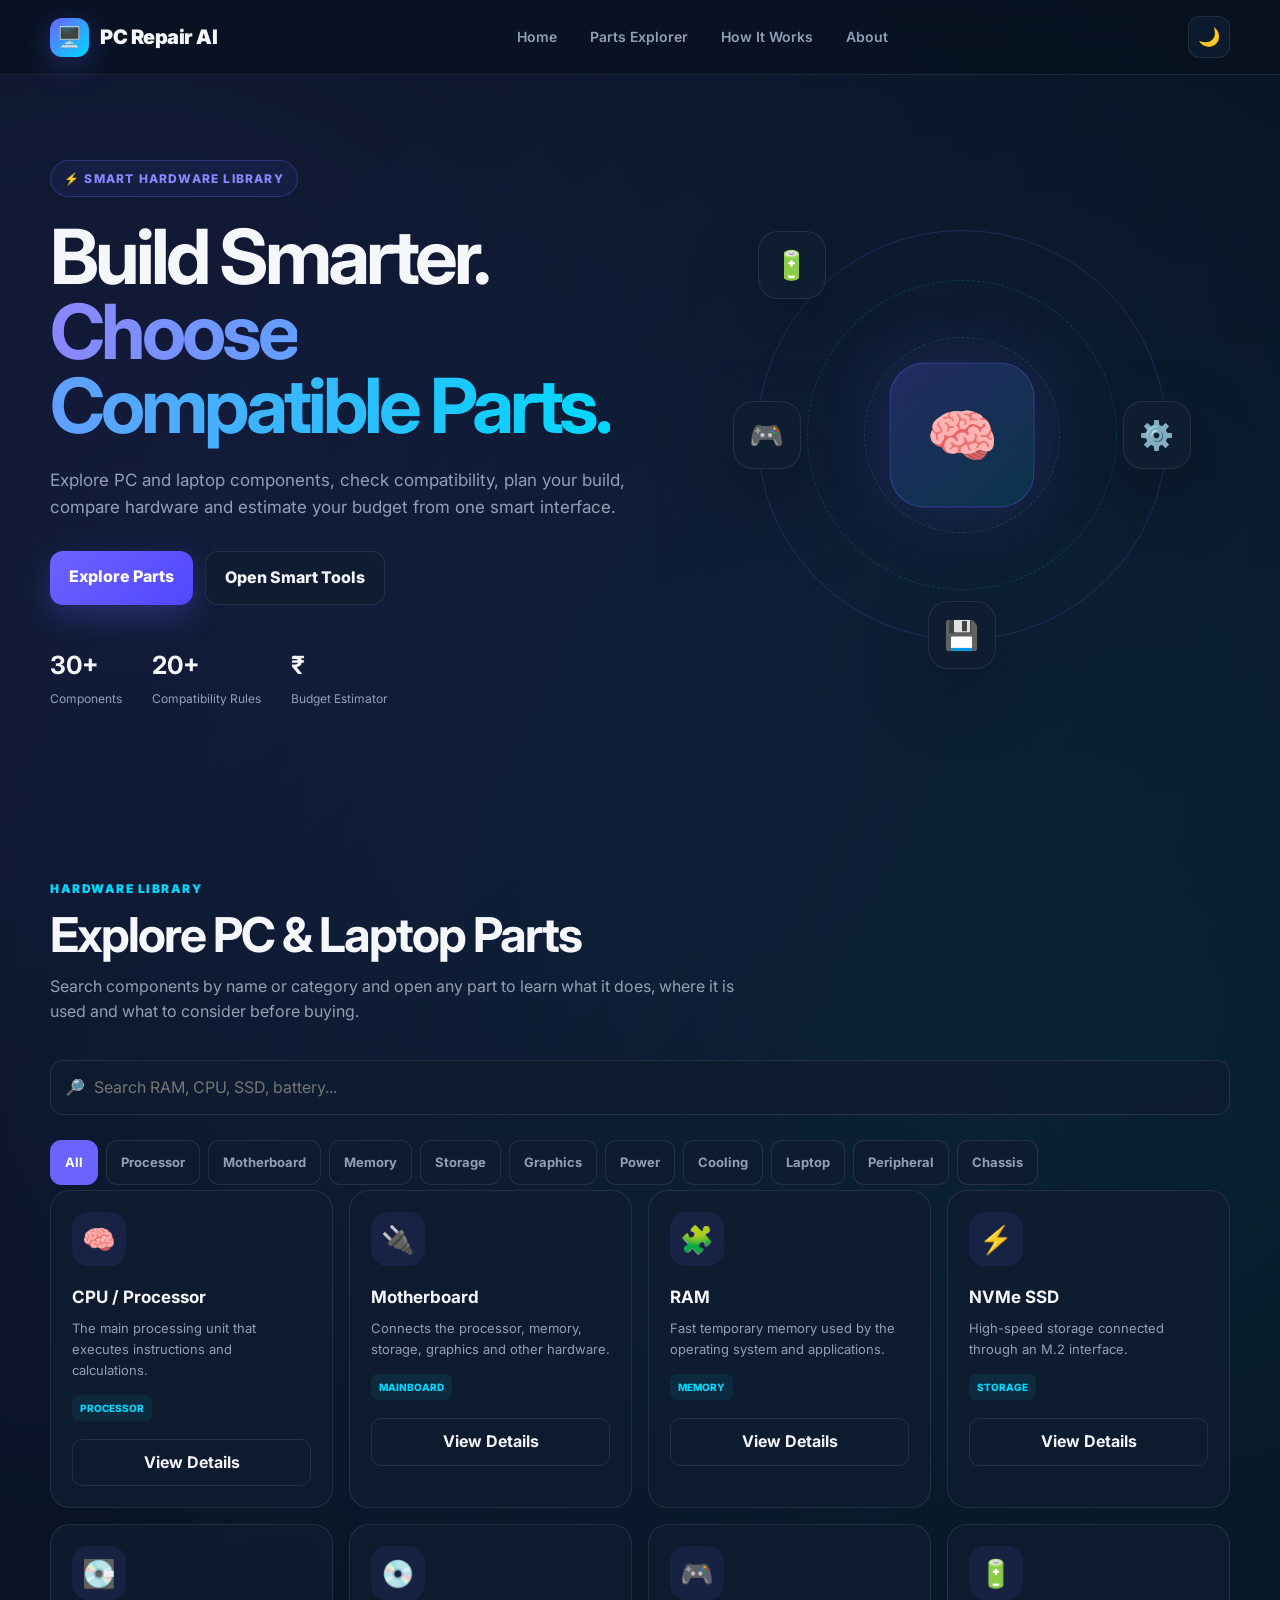
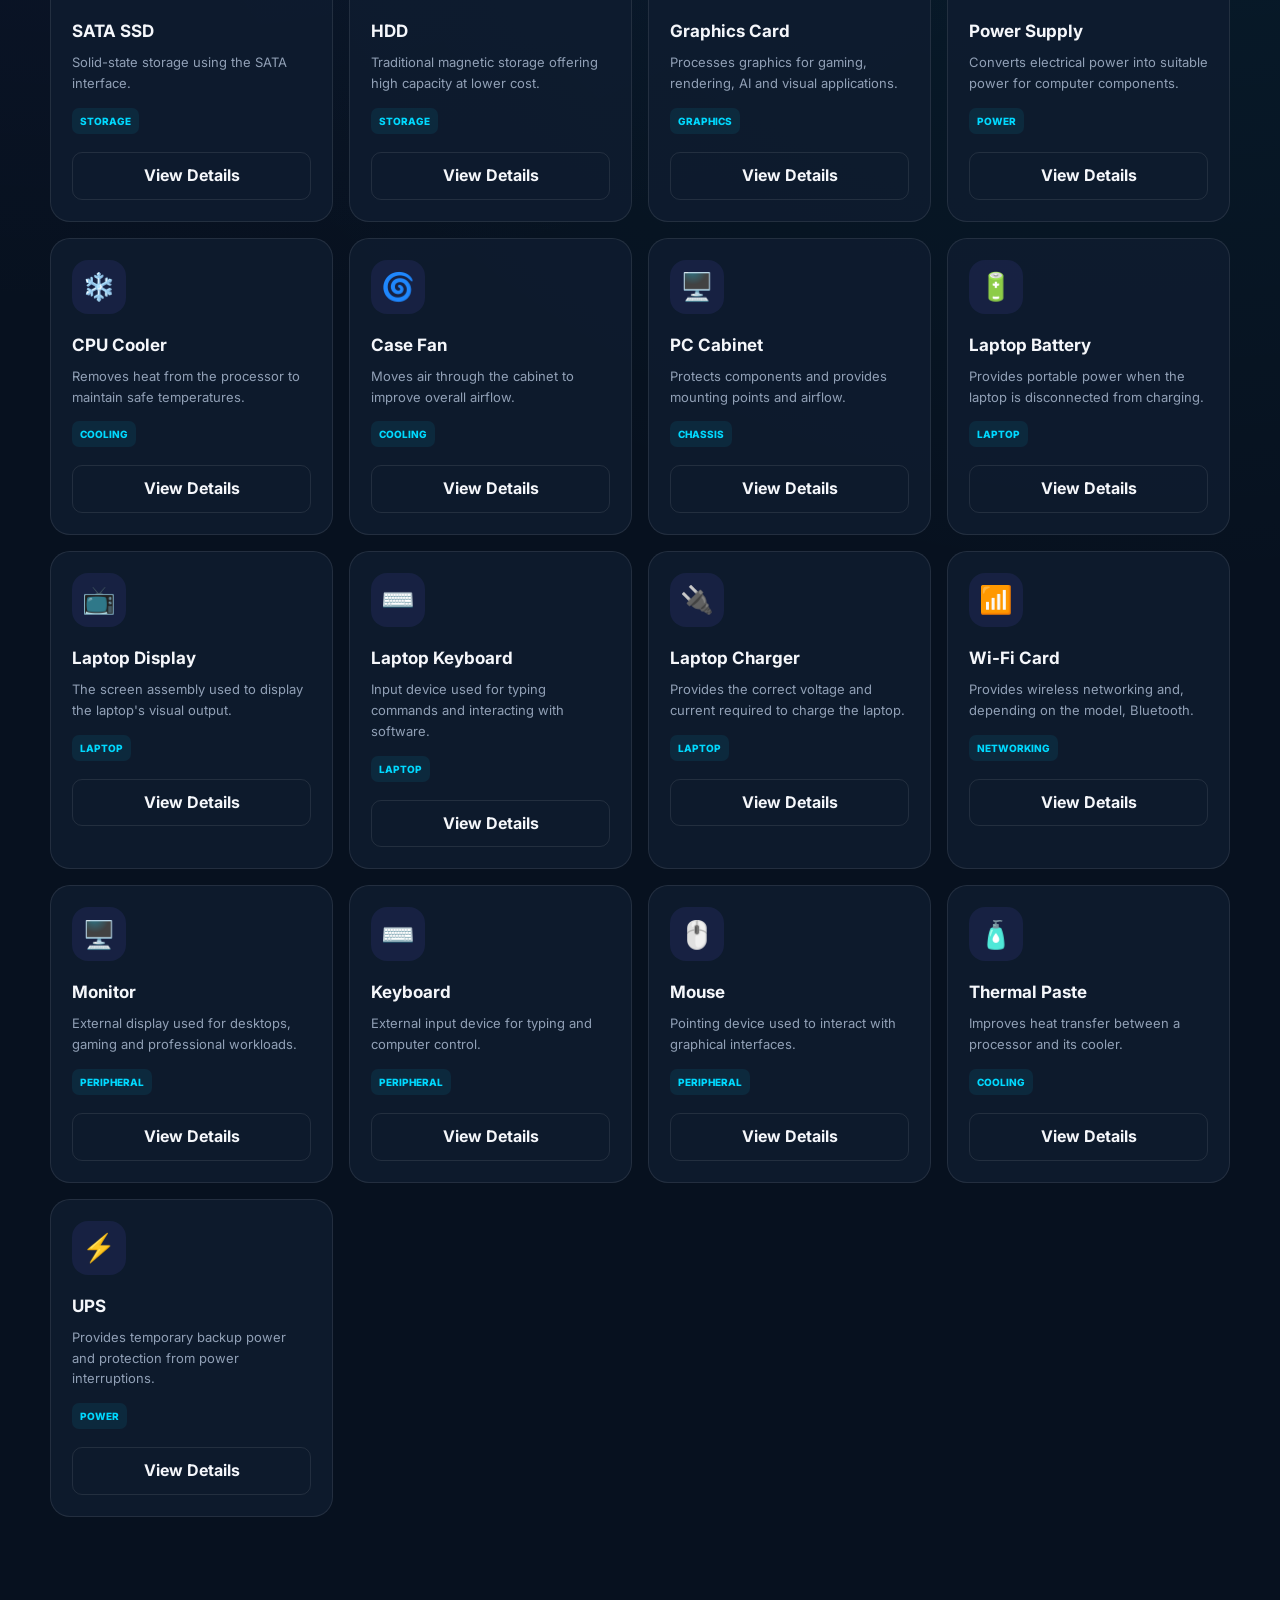
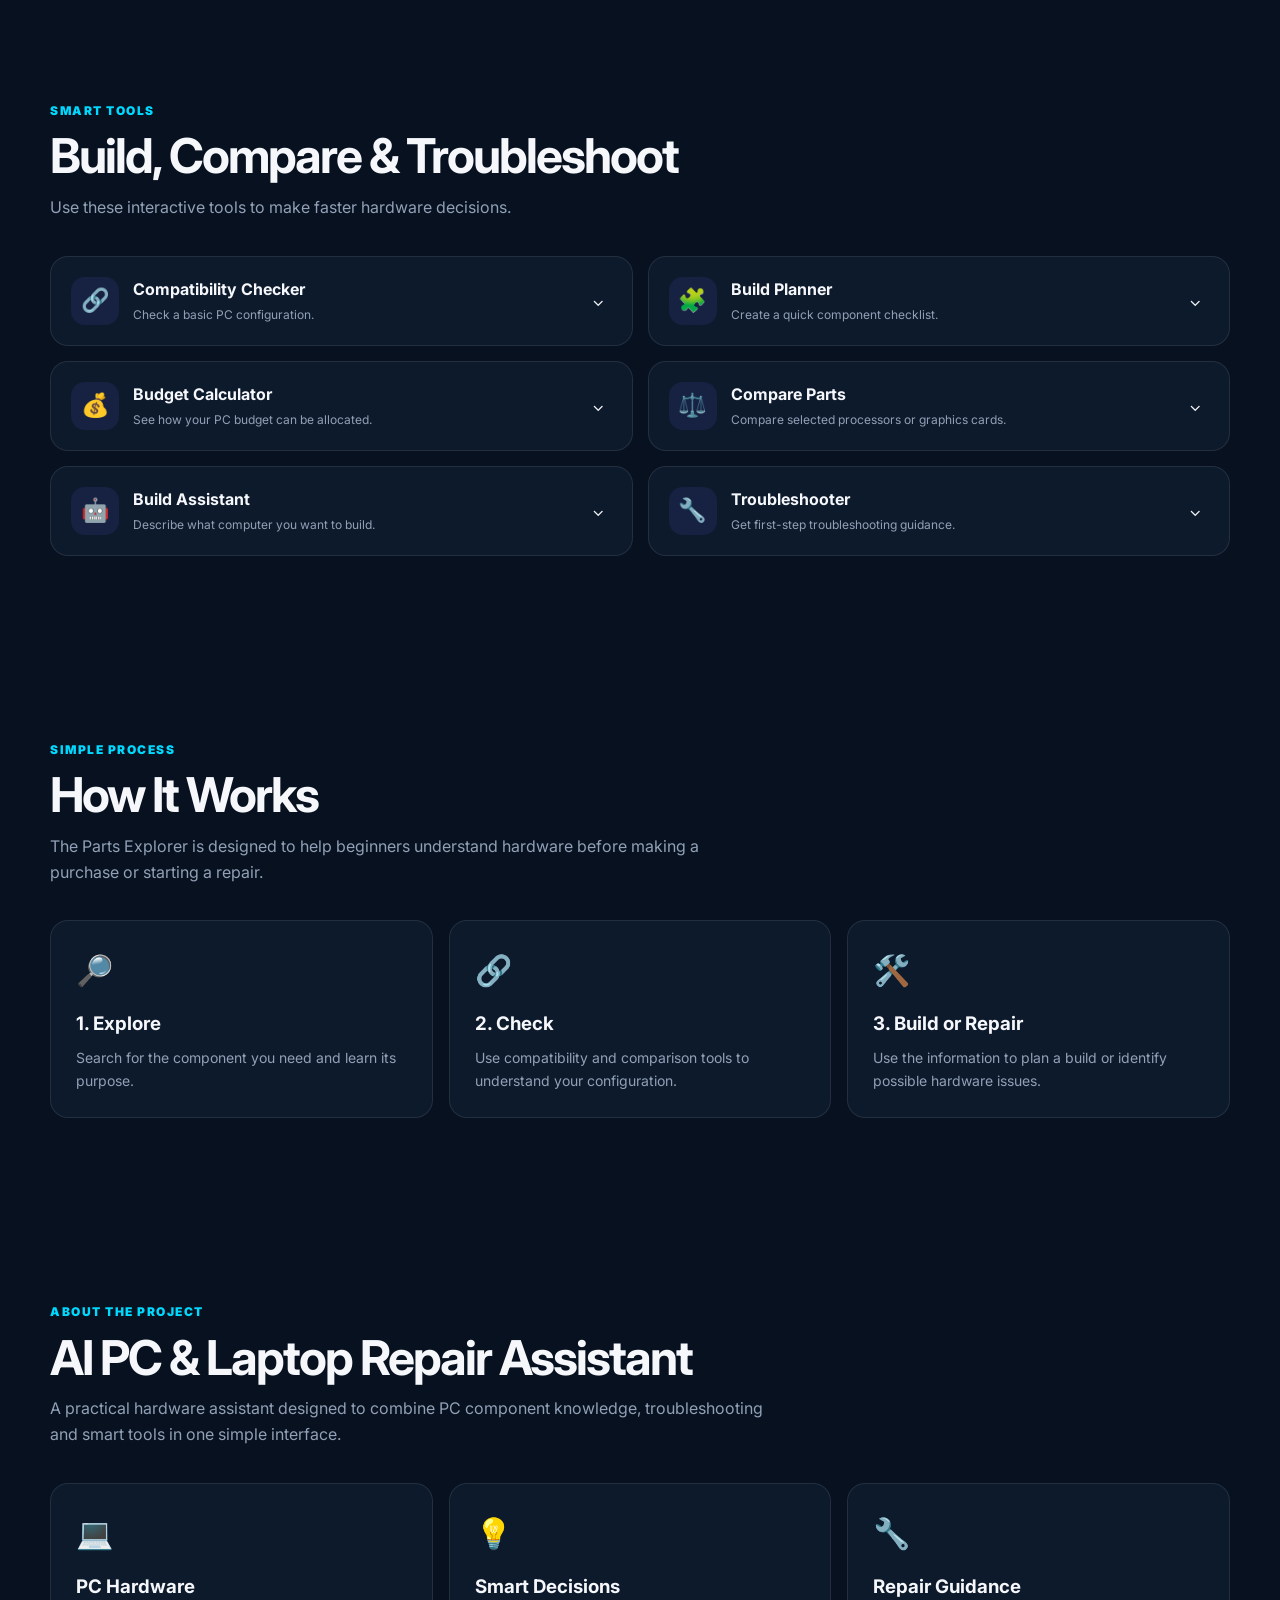
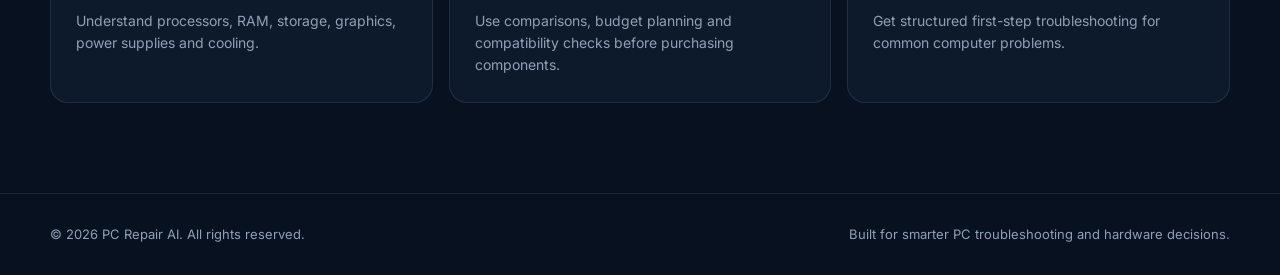
==== commit 02e6ff14: "parts.html" ====
--- a/parts.html
+++ b/parts.html
@@ -3,1152 +3,15 @@
 <head>
 <meta charset="UTF-8">
 <meta name="viewport" content="width=device-width, initial-scale=1.0">
+<meta name="description" content="AI PC and Laptop Repair Assistant Parts Explorer with hardware information, compatibility checking, build planning, budget calculation and troubleshooting tools.">
+<meta name="theme-color" content="#07111f">
+
 <title>AI PC & Laptop Repair Assistant | Parts Explorer</title>
 
-<style>
-*{
-    margin:0;
-    padding:0;
-    box-sizing:border-box;
-}
-
-html{
-    scroll-behavior:smooth;
-}
-
-:root{
-    --bg:#07111f;
-    --bg2:#0b1728;
-    --card:rgba(15,29,48,.82);
-    --card2:#102039;
-    --text:#f5f7fb;
-    --muted:#9baac0;
-    --primary:#6c63ff;
-    --primary2:#8b7cff;
-    --cyan:#00d9ff;
-    --green:#21e6a0;
-    --border:rgba(255,255,255,.09);
-    --shadow:0 20px 60px rgba(0,0,0,.3);
-}
-
-body.light{
-    --bg:#f4f7fb;
-    --bg2:#ffffff;
-    --card:rgba(255,255,255,.92);
-    --card2:#ffffff;
-    --text:#111827;
-    --muted:#667085;
-    --border:rgba(15,23,42,.1);
-    --shadow:0 20px 50px rgba(15,23,42,.1);
-}
-
-body{
-    font-family:Inter,Segoe UI,Arial,sans-serif;
-    background:
-        radial-gradient(circle at 10% 10%,rgba(108,99,255,.13),transparent 28%),
-        radial-gradient(circle at 90% 20%,rgba(0,217,255,.09),transparent 25%),
-        var(--bg);
-    color:var(--text);
-    min-height:100vh;
-    overflow-x:hidden;
-    transition:.3s ease;
-}
-
-a{
-    color:inherit;
-    text-decoration:none;
-}
-
-button,
-input,
-select,
-textarea{
-    font:inherit;
-}
-
-button{
-    cursor:pointer;
-}
-
-.header{
-    position:sticky;
-    top:0;
-    z-index:1000;
-    backdrop-filter:blur(20px);
-    background:rgba(7,17,31,.76);
-    border-bottom:1px solid var(--border);
-}
-
-body.light .header{
-    background:rgba(255,255,255,.82);
-}
-
-.navbar{
-    max-width:1400px;
-    margin:auto;
-    padding:16px 28px;
-    display:flex;
-    align-items:center;
-    justify-content:space-between;
-    gap:25px;
-}
-
-.logo{
-    display:flex;
-    align-items:center;
-    gap:10px;
-    font-size:20px;
-    font-weight:800;
-    white-space:nowrap;
-}
-
-.logo-mark{
-    width:40px;
-    height:40px;
-    border-radius:13px;
-    display:grid;
-    place-items:center;
-    background:linear-gradient(135deg,var(--primary),var(--cyan));
-    box-shadow:0 0 25px rgba(108,99,255,.4);
-}
-
-.nav-links{
-    display:flex;
-    align-items:center;
-    gap:7px;
-}
-
-.nav-links a{
-    padding:10px 15px;
-    border-radius:10px;
-    color:var(--muted);
-    font-size:14px;
-    font-weight:600;
-    transition:.25s;
-}
-
-.nav-links a:hover,
-.nav-links a.active{
-    color:var(--text);
-    background:rgba(108,99,255,.13);
-}
-
-.theme-btn{
-    width:42px;
-    height:42px;
-    border:1px solid var(--border);
-    border-radius:12px;
-    background:var(--card);
-    color:var(--text);
-    transition:.3s;
-}
-
-.theme-btn:hover{
-    transform:rotate(15deg) scale(1.08);
-    border-color:var(--primary);
-}
-
-.hero{
-    max-width:1400px;
-    margin:auto;
-    min-height:620px;
-    padding:80px 28px 70px;
-    display:grid;
-    grid-template-columns:1.1fr .9fr;
-    align-items:center;
-    gap:50px;
-}
-
-.badge{
-    display:inline-flex;
-    align-items:center;
-    gap:8px;
-    padding:9px 15px;
-    border:1px solid rgba(108,99,255,.3);
-    background:rgba(108,99,255,.08);
-    border-radius:50px;
-    color:#b9b4ff;
-    font-size:12px;
-    font-weight:800;
-    letter-spacing:1px;
-}
-
-.hero h1{
-    margin-top:22px;
-    font-size:clamp(42px,5vw,72px);
-    line-height:1.03;
-    letter-spacing:-3px;
-}
-
-.gradient-text{
-    background:linear-gradient(90deg,#fff,var(--cyan),var(--primary2));
-    -webkit-background-clip:text;
-    color:transparent;
-}
-
-.hero p{
-    margin-top:22px;
-    max-width:700px;
-    color:var(--muted);
-    line-height:1.8;
-    font-size:17px;
-}
-
-.hero-actions{
-    display:flex;
-    gap:14px;
-    margin-top:30px;
-    flex-wrap:wrap;
-}
-
-.primary-btn,
-.secondary-btn{
-    border:none;
-    border-radius:13px;
-    padding:14px 20px;
-    font-weight:800;
-    position:relative;
-    overflow:hidden;
-    transition:.3s;
-}
-
-.primary-btn{
-    color:white;
-    background:linear-gradient(135deg,var(--primary),#4e8cff);
-    box-shadow:0 12px 30px rgba(108,99,255,.25);
-}
-
-.secondary-btn{
-    color:var(--text);
-    border:1px solid var(--border);
-    background:var(--card);
-}
-
-.primary-btn:hover,
-.secondary-btn:hover{
-    transform:translateY(-3px);
-}
-
-.hero-stats{
-    margin-top:40px;
-    display:flex;
-    flex-wrap:wrap;
-    gap:28px;
-}
-
-.stat strong{
-    display:block;
-    font-size:25px;
-}
-
-.stat span{
-    color:var(--muted);
-    font-size:12px;
-}
-
-.hero-visual{
-    min-height:450px;
-    display:grid;
-    place-items:center;
-    position:relative;
-}
-
-.orbit{
-    width:360px;
-    height:360px;
-    border:1px solid rgba(108,99,255,.25);
-    border-radius:50%;
-    position:relative;
-    animation:spin 24s linear infinite;
-}
-
-.orbit:before,
-.orbit:after{
-    content:"";
-    position:absolute;
-    inset:35px;
-    border:1px solid rgba(0,217,255,.16);
-    border-radius:50%;
-}
-
-.orbit:after{
-    inset:90px;
-    border-color:rgba(108,99,255,.2);
-}
-
-.orbit-center{
-    position:absolute;
-    width:120px;
-    height:120px;
-    left:50%;
-    top:50%;
-    transform:translate(-50%,-50%);
-    border-radius:35px;
-    display:grid;
-    place-items:center;
-    font-size:48px;
-    background:linear-gradient(135deg,var(--primary),var(--cyan));
-    box-shadow:0 0 70px rgba(108,99,255,.35);
-    animation:pulse 2.5s ease-in-out infinite;
-}
-
-.orbit-item{
-    position:absolute;
-    width:55px;
-    height:55px;
-    display:grid;
-    place-items:center;
-    border-radius:18px;
-    background:var(--card2);
-    border:1px solid var(--border);
-    box-shadow:var(--shadow);
-    font-size:22px;
-}
-
-.o1{top:-15px;left:150px}
-.o2{right:5px;top:75px}
-.o3{right:15px;bottom:55px}
-.o4{left:150px;bottom:-15px}
-.o5{left:5px;bottom:55px}
-.o6{left:0;top:75px}
-
-@keyframes spin{
-    to{transform:rotate(360deg)}
-}
-
-@keyframes pulse{
-    50%{transform:translate(-50%,-50%) scale(1.06)}
-}
-
-.section{
-    max-width:1400px;
-    margin:auto;
-    padding:70px 28px;
-}
-
-.section-heading{
-    margin-bottom:35px;
-}
-
-.section-heading h2{
-    margin-top:12px;
-    font-size:38px;
-    letter-spacing:-1.5px;
-}
-
-.section-heading p{
-    margin-top:10px;
-    max-width:700px;
-    color:var(--muted);
-    line-height:1.7;
-}
-
-.search-box{
-    position:relative;
-    margin-bottom:20px;
-}
-
-.search-box input{
-    width:100%;
-    padding:19px 22px 19px 55px;
-    border:1px solid var(--border);
-    background:var(--card);
-    color:var(--text);
-    border-radius:16px;
-    outline:none;
-    transition:.3s;
-}
-
-.search-box input:focus{
-    border-color:var(--primary);
-    box-shadow:0 0 0 4px rgba(108,99,255,.1);
-}
-
-.search-icon{
-    position:absolute;
-    left:20px;
-    top:50%;
-    transform:translateY(-50%);
-    color:var(--muted);
-}
-
-.filters{
-    display:flex;
-    gap:9px;
-    flex-wrap:wrap;
-    margin-bottom:35px;
-}
-
-.filter-btn{
-    border:1px solid var(--border);
-    color:var(--muted);
-    background:var(--card);
-    padding:10px 15px;
-    border-radius:10px;
-    font-size:13px;
-    font-weight:700;
-    transition:.25s;
-}
-
-.filter-btn:hover,
-.filter-btn.active{
-    background:linear-gradient(135deg,var(--primary),#4e8cff);
-    color:white;
-    border-color:transparent;
-    transform:translateY(-2px);
-}
-
-.parts-grid{
-    display:grid;
-    grid-template-columns:repeat(4,1fr);
-    gap:18px;
-}
-
-.part-card{
-    position:relative;
-    overflow:hidden;
-    padding:22px;
-    border-radius:20px;
-    background:linear-gradient(145deg,var(--card),rgba(108,99,255,.035));
-    border:1px solid var(--border);
-    transition:.35s;
-}
-
-.part-card:before{
-    content:"";
-    position:absolute;
-    width:150px;
-    height:150px;
-    background:var(--primary);
-    opacity:.07;
-    border-radius:50%;
-    filter:blur(35px);
-    right:-60px;
-    top:-60px;
-}
-
-.part-card:hover{
-    transform:translateY(-8px);
-    border-color:rgba(108,99,255,.35);
-    box-shadow:var(--shadow);
-}
-
-.part-icon{
-    width:55px;
-    height:55px;
-    border-radius:16px;
-    display:grid;
-    place-items:center;
-    font-size:27px;
-    background:rgba(108,99,255,.11);
-    margin-bottom:18px;
-}
-
-.part-category{
-    color:var(--cyan);
-    font-size:10px;
-    font-weight:900;
-    letter-spacing:1px;
-    text-transform:uppercase;
-}
-
-.part-card h3{
-    margin-top:7px;
-    font-size:19px;
-}
-
-.part-card p{
-    color:var(--muted);
-    font-size:13px;
-    line-height:1.6;
-    margin-top:9px;
-    min-height:62px;
-}
-
-.specs{
-    list-style:none;
-    margin-top:15px;
-    border-top:1px solid var(--border);
-    padding-top:12px;
-}
-
-.specs li{
-    display:flex;
-    justify-content:space-between;
-    gap:10px;
-    color:var(--muted);
-    font-size:11px;
-    padding:5px 0;
-}
-
-.specs strong{
-    color:var(--text);
-}
-
-.card-bottom{
-    display:flex;
-    align-items:center;
-    justify-content:space-between;
-    gap:10px;
-    margin-top:17px;
-}
-
-.price{
-    font-size:16px;
-    font-weight:900;
-}
-
-.details-btn{
-    border:1px solid var(--border);
-    color:var(--text);
-    background:transparent;
-    padding:9px 12px;
-    border-radius:9px;
-    font-size:11px;
-    font-weight:800;
-    transition:.25s;
-}
-
-.details-btn:hover{
-    background:var(--primary);
-    color:white;
-    border-color:var(--primary);
-}
-
-.hide-card{
-    display:none!important;
-}
-
-.no-results{
-    display:none;
-    text-align:center;
-    padding:60px;
-    color:var(--muted);
-    border:1px dashed var(--border);
-    border-radius:18px;
-}
-
-.tools-section{
-    max-width:1400px;
-    margin:30px auto 0;
-    padding:70px 28px;
-}
-
-.tools-header{
-    text-align:center;
-    max-width:750px;
-    margin:0 auto 38px;
-}
-
-.tools-header h2{
-    font-size:40px;
-    margin-top:12px;
-}
-
-.tools-header p{
-    color:var(--muted);
-    line-height:1.7;
-    margin-top:12px;
-}
-
-.tools-grid{
-    display:grid;
-    grid-template-columns:repeat(3,1fr);
-    gap:18px;
-}
-
-.tool-card{
-    border:1px solid var(--border);
-    background:linear-gradient(145deg,var(--card),rgba(108,99,255,.04));
-    border-radius:20px;
-    overflow:hidden;
-    transition:.35s;
-}
-
-.tool-card:hover{
-    transform:translateY(-5px);
-    border-color:rgba(108,99,255,.35);
-    box-shadow:var(--shadow);
-}
-
-.tool-trigger{
-    width:100%;
-    border:0;
-    background:transparent;
-    color:var(--text);
-    padding:22px;
-    display:flex;
-    align-items:center;
-    gap:15px;
-    text-align:left;
-}
-
-.tool-icon{
-    width:52px;
-    height:52px;
-    min-width:52px;
-    display:grid;
-    place-items:center;
-    border-radius:15px;
-    background:rgba(108,99,255,.12);
-    font-size:23px;
-}
-
-.tool-info{
-    flex:1;
-}
-
-.tool-info h3{
-    font-size:16px;
-}
-
-.tool-info p{
-    color:var(--muted);
-    font-size:12px;
-    margin-top:5px;
-}
-
-.tool-arrow{
-    color:var(--muted);
-    transition:.35s;
-}
-
-.tool-card.open .tool-arrow{
-    transform:rotate(180deg);
-    color:var(--cyan);
-}
-
-.tool-panel{
-    max-height:0;
-    overflow:hidden;
-    opacity:0;
-    transition:max-height .5s ease,opacity .3s ease,padding .4s ease;
-    padding:0 22px;
-}
-
-.tool-card.open .tool-panel{
-    max-height:800px;
-    opacity:1;
-    padding:0 22px 22px;
-}
-
-.tool-inner{
-    border-top:1px solid var(--border);
-    padding-top:20px;
-}
-
-.form-grid{
-    display:grid;
-    grid-template-columns:repeat(2,1fr);
-    gap:13px;
-}
-
-.field label{
-    display:block;
-    color:var(--muted);
-    font-size:11px;
-    font-weight:800;
-    margin-bottom:7px;
-}
-
-.field select,
-.field input,
-.field textarea{
-    width:100%;
-    padding:12px;
-    border-radius:10px;
-    border:1px solid var(--border);
-    background:var(--bg2);
-    color:var(--text);
-    outline:none;
-}
-
-.field textarea{
-    min-height:110px;
-    resize:vertical;
-}
-
-.full{
-    grid-column:1/-1;
-}
-
-.tool-action{
-    margin-top:15px;
-    width:100%;
-    padding:13px;
-    border:0;
-    border-radius:11px;
-    color:white;
-    font-weight:900;
-    background:linear-gradient(135deg,var(--primary),#4e8cff);
-    position:relative;
-    overflow:hidden;
-    transition:.25s;
-}
-
-.tool-action:hover{
-    transform:translateY(-2px);
-    box-shadow:0 12px 25px rgba(108,99,255,.25);
-}
-
-.result-box{
-    margin-top:15px;
-    padding:15px;
-    border-radius:12px;
-    border:1px solid var(--border);
-    background:rgba(0,0,0,.12);
-    color:var(--muted);
-    line-height:1.7;
-    font-size:13px;
-}
-
-.result-box strong{
-    color:var(--text);
-}
-
-.score{
-    font-size:38px;
-    font-weight:900;
-    color:var(--green);
-}
-
-.compare-grid{
-    display:grid;
-    grid-template-columns:1fr 1fr;
-    gap:12px;
-}
-
-.compare-result{
-    margin-top:15px;
-}
-
-.info-section{
-    max-width:1400px;
-    margin:auto;
-    padding:90px 28px;
-    scroll-margin-top:80px;
-}
-
-.how-grid{
-    display:grid;
-    grid-template-columns:repeat(4,1fr);
-    gap:18px;
-}
-
-.how-card{
-    position:relative;
-    padding:28px;
-    min-height:260px;
-    border:1px solid var(--border);
-    border-radius:20px;
-    background:var(--card);
-    overflow:hidden;
-    transition:.35s;
-    opacity:0;
-    transform:translateY(30px);
-}
-
-.section-visible .how-card{
-    opacity:1;
-    transform:translateY(0);
-}
-
-.section-visible .how-card:nth-child(2){transition-delay:.08s}
-.section-visible .how-card:nth-child(3){transition-delay:.16s}
-.section-visible .how-card:nth-child(4){transition-delay:.24s}
-
-.how-card:hover{
-    transform:translateY(-8px);
-    border-color:rgba(108,99,255,.4);
-}
-
-.how-number{
-    position:absolute;
-    right:18px;
-    top:14px;
-    font-size:55px;
-    font-weight:900;
-    opacity:.05;
-}
-
-.how-icon{
-    font-size:30px;
-    margin-bottom:35px;
-}
-
-.how-card h3{
-    font-size:19px;
-}
-
-.how-card p{
-    color:var(--muted);
-    line-height:1.7;
-    font-size:13px;
-    margin-top:10px;
-}
-
-.about-section{
-    border-top:1px solid var(--border);
-}
-
-.about-container{
-    display:grid;
-    grid-template-columns:1fr 1fr;
-    gap:70px;
-    align-items:center;
-}
-
-.about-content h2{
-    margin-top:14px;
-    font-size:42px;
-}
-
-.about-content>p{
-    color:var(--muted);
-    line-height:1.8;
-    margin-top:17px;
-}
-
-.about-features{
-    margin-top:28px;
-    display:grid;
-    grid-template-columns:1fr 1fr;
-    gap:13px;
-}
-
-.about-feature{
-    display:flex;
-    gap:11px;
-    padding:14px;
-    border:1px solid var(--border);
-    border-radius:13px;
-    background:var(--card);
-}
-
-.about-feature>span{
-    color:var(--green);
-    font-weight:900;
-}
-
-.about-feature strong{
-    display:block;
-    font-size:12px;
-}
-
-.about-feature small{
-    display:block;
-    color:var(--muted);
-    margin-top:4px;
-    line-height:1.4;
-}
-
-.about-visual{
-    display:grid;
-    place-items:center;
-    min-height:400px;
-}
-
-.about-orbit{
-    width:330px;
-    height:330px;
-    border:1px solid rgba(108,99,255,.3);
-    border-radius:50%;
-    position:relative;
-    animation:spin 22s linear infinite;
-}
-
-.about-center{
-    position:absolute;
-    left:50%;
-    top:50%;
-    transform:translate(-50%,-50%);
-    width:100px;
-    height:100px;
-    display:grid;
-    place-items:center;
-    border-radius:30px;
-    font-size:40px;
-    background:linear-gradient(135deg,var(--primary),var(--cyan));
-    box-shadow:0 0 50px rgba(108,99,255,.3);
-}
-
-.about-item{
-    position:absolute;
-    padding:12px 16px;
-    border-radius:12px;
-    background:var(--card2);
-    border:1px solid var(--border);
-    font-size:11px;
-    font-weight:900;
-}
-
-.item-one{top:-15px;left:125px}
-.item-two{right:-25px;top:100px}
-.item-three{right:5px;bottom:35px}
-.item-four{left:105px;bottom:-25px}
-.item-five{left:-30px;top:105px}
-
-.footer{
-    border-top:1px solid var(--border);
-    padding:35px 28px;
-    text-align:center;
-    color:var(--muted);
-    font-size:12px;
-}
-
-.modal{
-    position:fixed;
-    inset:0;
-    background:rgba(0,0,0,.72);
-    backdrop-filter:blur(10px);
-    z-index:2000;
-    display:none;
-    align-items:center;
-    justify-content:center;
-    padding:20px;
-}
-
-.modal.show{
-    display:flex;
-}
-
-.modal-box{
-    width:min(650px,100%);
-    max-height:90vh;
-    overflow:auto;
-    background:var(--card2);
-    border:1px solid var(--border);
-    border-radius:24px;
-    padding:28px;
-    position:relative;
-    box-shadow:0 30px 100px rgba(0,0,0,.5);
-    animation:modalIn .3s ease;
-}
-
-@keyframes modalIn{
-    from{opacity:0;transform:scale(.94) translateY(20px)}
-    to{opacity:1;transform:scale(1) translateY(0)}
-}
-
-.close-modal{
-    position:absolute;
-    right:18px;
-    top:18px;
-    width:38px;
-    height:38px;
-    border-radius:10px;
-    border:1px solid var(--border);
-    background:transparent;
-    color:var(--text);
-    font-size:20px;
-}
-
-.modal-icon{
-    font-size:45px;
-}
-
-.modal-category{
-    color:var(--cyan);
-    font-size:11px;
-    font-weight:900;
-    margin-top:15px;
-}
-
-.modal-box h2{
-    margin-top:6px;
-    font-size:30px;
-}
-
-.modal-description{
-    color:var(--muted);
-    line-height:1.7;
-    margin-top:12px;
-}
-
-.modal-info{
-    margin-top:20px;
-    display:grid;
-    gap:12px;
-}
-
-.modal-info div{
-    padding:15px;
-    border-radius:12px;
-    background:rgba(255,255,255,.035);
-    border:1px solid var(--border);
-}
-
-.modal-info strong{
-    display:block;
-    font-size:11px;
-    color:var(--cyan);
-    margin-bottom:5px;
-}
-
-.modal-info span{
-    color:var(--muted);
-    font-size:13px;
-    line-height:1.6;
-}
-
-.top-btn{
-    position:fixed;
-    right:25px;
-    bottom:25px;
-    width:45px;
-    height:45px;
-    border:0;
-    border-radius:14px;
-    color:white;
-    background:linear-gradient(135deg,var(--primary),var(--cyan));
-    z-index:900;
-    opacity:0;
-    pointer-events:none;
-    transform:translateY(20px);
-    transition:.3s;
-}
-
-.top-btn.show{
-    opacity:1;
-    pointer-events:auto;
-    transform:translateY(0);
-}
-
-.ripple{
-    position:absolute;
-    border-radius:50%;
-    transform:scale(0);
-    animation:ripple .6s linear;
-    background:rgba(255,255,255,.35);
-    pointer-events:none;
-}
-
-@keyframes ripple{
-    to{
-        transform:scale(4);
-        opacity:0;
-    }
-}
-
-@media(max-width:1100px){
-    .parts-grid{
-        grid-template-columns:repeat(3,1fr);
-    }
-
-    .how-grid{
-        grid-template-columns:repeat(2,1fr);
-    }
-
-    .tools-grid{
-        grid-template-columns:repeat(2,1fr);
-    }
-}
-
-@media(max-width:850px){
-    .navbar{
-        flex-wrap:wrap;
-    }
-
-    .nav-links{
-        order:3;
-        width:100%;
-        overflow-x:auto;
-        justify-content:flex-start;
-    }
-
-    .hero{
-        grid-template-columns:1fr;
-        text-align:center;
-    }
-
-    .hero p{
-        margin-left:auto;
-        margin-right:auto;
-    }
-
-    .hero-actions,
-    .hero-stats{
-        justify-content:center;
-    }
-
-    .hero-visual{
-        min-height:350px;
-    }
-
-    .about-container{
-        grid-template-columns:1fr;
-    }
-
-    .about-content{
-        text-align:center;
-    }
-
-    .about-features{
-        text-align:left;
-    }
-}
-
-@media(max-width:650px){
-    .navbar,
-    .hero,
-    .section,
-    .tools-section,
-    .info-section{
-        padding-left:17px;
-        padding-right:17px;
-    }
-
-    .hero{
-        padding-top:55px;
-    }
-
-    .hero h1{
-        letter-spacing:-2px;
-    }
-
-    .orbit{
-        width:280px;
-        height:280px;
-    }
-
-    .orbit-center{
-        width:90px;
-        height:90px;
-    }
-
-    .o1,.o4{
-        left:112px;
-    }
-
-    .parts-grid,
-    .tools-grid,
-    .how-grid{
-        grid-template-columns:1fr;
-    }
-
-    .form-grid,
-    .compare-grid,
-    .about-features{
-        grid-template-columns:1fr;
-    }
-
-    .full{
-        grid-column:auto;
-    }
-
-    .section-heading h2,
-    .tools-header h2,
-    .about-content h2{
-        font-size:30px;
-    }
-
-    .hero-stats{
-        gap:18px;
-    }
-}
-</style>
-
-<!-- Google Analytics 4 - Added without changing existing website code -->
+<link rel="preconnect" href="https://fonts.googleapis.com">
+<link rel="preconnect" href="https://fonts.gstatic.com" crossorigin>
+<link href="https://fonts.googleapis.com/css2?family=Inter:wght@400;500;600;700;800;900&display=swap" rel="stylesheet">
+
 <script async src="https://www.googletagmanager.com/gtag/js?id=G-TXNZC0SK5X"></script>
 <script>
 window.dataLayer = window.dataLayer || [];
@@ -1159,212 +22,945 @@
 });
 </script>
 
-<!-- AI PC Repair Assistant - GA4 Analytics Layer -->
-<script>
-(function () {
-    function track(name, params) {
-        if (typeof gtag === "function") {
-            gtag("event", name, params || {});
-        }
+<style>
+:root {
+    --bg: #07111f;
+    --bg2: #0b1728;
+    --card: rgba(15,29,48,.82);
+    --card-solid: #0f1d30;
+    --text: #f5f7fb;
+    --muted: #91a0b6;
+    --border: rgba(255,255,255,.09);
+    --primary: #6c63ff;
+    --primary2: #8d85ff;
+    --cyan: #00d9ff;
+    --green: #21e6a0;
+    --red: #ff5d73;
+    --yellow: #ffd166;
+    --shadow: 0 25px 70px rgba(0,0,0,.28);
+}
+
+* {
+    margin: 0;
+    padding: 0;
+    box-sizing: border-box;
+}
+
+html {
+    scroll-behavior: smooth;
+}
+
+body {
+    font-family: "Inter", sans-serif;
+    background:
+        radial-gradient(circle at 10% 10%, rgba(108,99,255,.12), transparent 30%),
+        radial-gradient(circle at 90% 20%, rgba(0,217,255,.08), transparent 28%),
+        var(--bg);
+    color: var(--text);
+    line-height: 1.6;
+    min-height: 100vh;
+    overflow-x: hidden;
+    transition: background .3s ease, color .3s ease;
+}
+
+body.light {
+    --bg: #f4f7fb;
+    --bg2: #ffffff;
+    --card: rgba(255,255,255,.9);
+    --card-solid: #ffffff;
+    --text: #101828;
+    --muted: #667085;
+    --border: rgba(16,24,40,.1);
+    --shadow: 0 20px 50px rgba(16,24,40,.1);
+    background:
+        radial-gradient(circle at 10% 10%, rgba(108,99,255,.08), transparent 30%),
+        radial-gradient(circle at 90% 20%, rgba(0,217,255,.06), transparent 28%),
+        var(--bg);
+}
+
+a {
+    color: inherit;
+    text-decoration: none;
+}
+
+button,
+input,
+select,
+textarea {
+    font: inherit;
+}
+
+button {
+    cursor: pointer;
+}
+
+.container {
+    width: min(1180px, calc(100% - 40px));
+    margin: auto;
+}
+
+header {
+    position: sticky;
+    top: 0;
+    z-index: 1000;
+    backdrop-filter: blur(18px);
+    background: rgba(7,17,31,.72);
+    border-bottom: 1px solid var(--border);
+}
+
+body.light header {
+    background: rgba(255,255,255,.75);
+}
+
+.navbar {
+    min-height: 74px;
+    display: flex;
+    align-items: center;
+    justify-content: space-between;
+    gap: 25px;
+}
+
+.logo {
+    display: flex;
+    align-items: center;
+    gap: 11px;
+    font-size: 20px;
+    font-weight: 900;
+    letter-spacing: -.5px;
+    white-space: nowrap;
+}
+
+.logo-mark {
+    width: 39px;
+    height: 39px;
+    display: grid;
+    place-items: center;
+    border-radius: 12px;
+    background: linear-gradient(135deg,var(--primary),var(--cyan));
+    box-shadow: 0 8px 30px rgba(108,99,255,.3);
+}
+
+.nav-links {
+    display: flex;
+    align-items: center;
+    gap: 7px;
+}
+
+.nav-links a {
+    padding: 9px 13px;
+    color: var(--muted);
+    font-size: 14px;
+    font-weight: 600;
+    border-radius: 9px;
+    transition: .25s ease;
+}
+
+.nav-links a:hover,
+.nav-links a.active {
+    color: var(--text);
+    background: rgba(108,99,255,.12);
+}
+
+.theme-btn {
+    width: 42px;
+    height: 42px;
+    border: 1px solid var(--border);
+    border-radius: 12px;
+    background: var(--card);
+    color: var(--text);
+    font-size: 18px;
+    transition: .25s ease;
+}
+
+.theme-btn:hover {
+    transform: translateY(-2px);
+    border-color: rgba(108,99,255,.5);
+}
+
+.hero {
+    min-height: 650px;
+    display: grid;
+    grid-template-columns: 1.05fr .95fr;
+    align-items: center;
+    gap: 50px;
+    padding: 85px 0 75px;
+}
+
+.hero-badge {
+    display: inline-flex;
+    align-items: center;
+    gap: 8px;
+    padding: 8px 13px;
+    border: 1px solid rgba(108,99,255,.3);
+    border-radius: 999px;
+    background: rgba(108,99,255,.08);
+    color: var(--primary2);
+    font-size: 12px;
+    font-weight: 800;
+    letter-spacing: 1.2px;
+}
+
+.hero h1 {
+    margin-top: 22px;
+    font-size: clamp(42px,6vw,76px);
+    line-height: .98;
+    letter-spacing: -4px;
+    max-width: 760px;
+}
+
+.gradient-text {
+    background: linear-gradient(90deg,var(--primary2),var(--cyan));
+    -webkit-background-clip: text;
+    background-clip: text;
+    color: transparent;
+}
+
+.hero p {
+    margin-top: 24px;
+    max-width: 650px;
+    color: var(--muted);
+    font-size: 17px;
+}
+
+.hero-actions {
+    display: flex;
+    gap: 12px;
+    flex-wrap: wrap;
+    margin-top: 30px;
+}
+
+.btn {
+    border: 0;
+    border-radius: 13px;
+    padding: 13px 19px;
+    font-weight: 800;
+    transition: .25s ease;
+}
+
+.btn-primary {
+    background: linear-gradient(135deg,var(--primary),#5147ff);
+    color: white;
+    box-shadow: 0 12px 30px rgba(108,99,255,.25);
+}
+
+.btn-secondary {
+    background: var(--card);
+    color: var(--text);
+    border: 1px solid var(--border);
+}
+
+.btn:hover {
+    transform: translateY(-2px);
+}
+
+.hero-stats {
+    display: flex;
+    gap: 30px;
+    margin-top: 40px;
+    flex-wrap: wrap;
+}
+
+.stat strong {
+    display: block;
+    font-size: 25px;
+}
+
+.stat span {
+    color: var(--muted);
+    font-size: 12px;
+}
+
+.orbit-wrap {
+    min-height: 470px;
+    position: relative;
+    display: grid;
+    place-items: center;
+}
+
+.orbit {
+    width: min(410px,80vw);
+    aspect-ratio: 1;
+    border-radius: 50%;
+    border: 1px solid rgba(108,99,255,.22);
+    position: relative;
+    animation: rotate 20s linear infinite;
+}
+
+.orbit::before,
+.orbit::after {
+    content: "";
+    position: absolute;
+    inset: 12%;
+    border: 1px dashed rgba(0,217,255,.18);
+    border-radius: 50%;
+}
+
+.orbit::after {
+    inset: 26%;
+    border-color: rgba(33,230,160,.18);
+}
+
+.center-chip {
+    position: absolute;
+    inset: 50%;
+    transform: translate(-50%,-50%);
+    width: 145px;
+    height: 145px;
+    border-radius: 35px;
+    display: grid;
+    place-items: center;
+    background: linear-gradient(145deg,rgba(108,99,255,.24),rgba(0,217,255,.12));
+    border: 1px solid rgba(108,99,255,.35);
+    box-shadow: 0 0 70px rgba(108,99,255,.2);
+    font-size: 58px;
+    animation: counterRotate 20s linear infinite;
+}
+
+.orbit-item {
+    position: absolute;
+    width: 68px;
+    height: 68px;
+    display: grid;
+    place-items: center;
+    border-radius: 20px;
+    background: var(--card-solid);
+    border: 1px solid var(--border);
+    box-shadow: var(--shadow);
+    font-size: 28px;
+    animation: counterRotate 20s linear infinite;
+}
+
+.orbit-item:nth-child(1) { top: -30px; left: 50%; transform: translateX(-50%); }
+.orbit-item:nth-child(2) { right: -25px; top: 50%; transform: translateY(-50%); }
+.orbit-item:nth-child(3) { bottom: -30px; left: 50%; transform: translateX(-50%); }
+.orbit-item:nth-child(4) { left: -25px; top: 50%; transform: translateY(-50%); }
+
+@keyframes rotate {
+    to { transform: rotate(360deg); }
+}
+
+@keyframes counterRotate {
+    to { transform: rotate(-360deg); }
+}
+
+.section {
+    padding: 90px 0;
+}
+
+.section-heading {
+    margin-bottom: 35px;
+}
+
+.eyebrow {
+    color: var(--cyan);
+    font-size: 12px;
+    font-weight: 900;
+    letter-spacing: 1.5px;
+    text-transform: uppercase;
+}
+
+.section-heading h2 {
+    margin-top: 8px;
+    font-size: clamp(30px,4vw,48px);
+    line-height: 1.1;
+    letter-spacing: -2px;
+}
+
+.section-heading p {
+    margin-top: 12px;
+    color: var(--muted);
+    max-width: 720px;
+}
+
+.parts-toolbar {
+    display: flex;
+    gap: 12px;
+    margin-bottom: 25px;
+    flex-wrap: wrap;
+}
+
+.search-box {
+    flex: 1 1 300px;
+    position: relative;
+}
+
+.search-box span {
+    position: absolute;
+    left: 15px;
+    top: 50%;
+    transform: translateY(-50%);
+    color: var(--muted);
+}
+
+.search-box input {
+    width: 100%;
+    padding: 14px 16px 14px 43px;
+    border-radius: 13px;
+    border: 1px solid var(--border);
+    outline: none;
+    background: var(--card);
+    color: var(--text);
+}
+
+.filters {
+    display: flex;
+    gap: 8px;
+    overflow-x: auto;
+    padding-bottom: 5px;
+}
+
+.filter-btn {
+    white-space: nowrap;
+    padding: 11px 14px;
+    border-radius: 11px;
+    border: 1px solid var(--border);
+    background: var(--card);
+    color: var(--muted);
+    font-size: 13px;
+    font-weight: 700;
+    transition: .2s ease;
+}
+
+.filter-btn:hover,
+.filter-btn.active {
+    color: white;
+    background: var(--primary);
+    border-color: var(--primary);
+}
+
+.parts-grid {
+    display: grid;
+    grid-template-columns: repeat(4,1fr);
+    gap: 16px;
+}
+
+.part-card {
+    position: relative;
+    padding: 21px;
+    min-height: 245px;
+    border: 1px solid var(--border);
+    border-radius: 20px;
+    background: var(--card);
+    overflow: hidden;
+    transition: transform .25s ease, border-color .25s ease, box-shadow .25s ease;
+}
+
+.part-card:hover {
+    transform: translateY(-5px);
+    border-color: rgba(108,99,255,.35);
+    box-shadow: 0 20px 45px rgba(0,0,0,.2);
+}
+
+.part-icon {
+    width: 54px;
+    height: 54px;
+    display: grid;
+    place-items: center;
+    border-radius: 16px;
+    background: rgba(108,99,255,.1);
+    font-size: 27px;
+    margin-bottom: 18px;
+}
+
+.part-card h3 {
+    font-size: 17px;
+}
+
+.part-card p {
+    margin-top: 7px;
+    color: var(--muted);
+    font-size: 13px;
+}
+
+.part-tag {
+    display: inline-block;
+    margin-top: 14px;
+    padding: 5px 8px;
+    border-radius: 7px;
+    background: rgba(0,217,255,.08);
+    color: var(--cyan);
+    font-size: 10px;
+    font-weight: 800;
+    text-transform: uppercase;
+}
+
+.details-btn {
+    width: 100%;
+    margin-top: 18px;
+    padding: 10px;
+    border: 1px solid var(--border);
+    border-radius: 10px;
+    background: transparent;
+    color: var(--text);
+    font-weight: 700;
+    transition: .2s ease;
+}
+
+.details-btn:hover {
+    background: rgba(108,99,255,.1);
+    border-color: rgba(108,99,255,.4);
+}
+
+.no-results {
+    grid-column: 1/-1;
+    padding: 60px 20px;
+    text-align: center;
+    color: var(--muted);
+    display: none;
+}
+
+.tools-grid {
+    display: grid;
+    grid-template-columns: repeat(2,1fr);
+    gap: 15px;
+}
+
+.tool-card {
+    border: 1px solid var(--border);
+    border-radius: 18px;
+    background: var(--card);
+    overflow: hidden;
+}
+
+.tool-trigger {
+    width: 100%;
+    border: 0;
+    background: transparent;
+    color: var(--text);
+    padding: 20px;
+    display: grid;
+    grid-template-columns: 48px 1fr 20px;
+    align-items: center;
+    gap: 14px;
+    text-align: left;
+}
+
+.tool-icon {
+    width: 48px;
+    height: 48px;
+    display: grid;
+    place-items: center;
+    border-radius: 14px;
+    background: rgba(108,99,255,.1);
+    font-size: 23px;
+}
+
+.tool-info h3 {
+    font-size: 16px;
+}
+
+.tool-info p {
+    margin-top: 3px;
+    color: var(--muted);
+    font-size: 12px;
+}
+
+.tool-arrow {
+    transition: transform .25s ease;
+}
+
+.tool-card.open .tool-arrow {
+    transform: rotate(180deg);
+}
+
+.tool-content {
+    max-height: 0;
+    overflow: hidden;
+    transition: max-height .35s ease;
+}
+
+.tool-inner {
+    padding: 0 20px 22px;
+    border-top: 1px solid var(--border);
+}
+
+.form-grid {
+    display: grid;
+    grid-template-columns: repeat(2,1fr);
+    gap: 13px;
+    margin-top: 18px;
+}
+
+.field {
+    display: flex;
+    flex-direction: column;
+    gap: 7px;
+}
+
+.field label {
+    font-size: 12px;
+    color: var(--muted);
+    font-weight: 700;
+}
+
+.field input,
+.field select,
+.field textarea {
+    width: 100%;
+    border: 1px solid var(--border);
+    background: rgba(0,0,0,.12);
+    color: var(--text);
+    padding: 12px;
+    border-radius: 10px;
+    outline: none;
+}
+
+body.light .field input,
+body.light .field select,
+body.light .field textarea {
+    background: #f8fafc;
+}
+
+.field textarea {
+    min-height: 110px;
+    resize: vertical;
+}
+
+.field select option {
+    background: var(--card-solid);
+    color: var(--text);
+}
+
+.tool-action {
+    margin-top: 15px;
+}
+
+.result {
+    margin-top: 17px;
+    padding: 16px;
+    border: 1px solid rgba(33,230,160,.18);
+    border-radius: 13px;
+    background: rgba(33,230,160,.05);
+    display: none;
+}
+
+.result.show {
+    display: block;
+    animation: fadeUp .3s ease;
+}
+
+.result h4 {
+    margin-bottom: 7px;
+}
+
+.result p,
+.result li {
+    color: var(--muted);
+    font-size: 13px;
+}
+
+.result ul {
+    padding-left: 20px;
+}
+
+.result strong {
+    color: var(--text);
+}
+
+.score {
+    display: inline-flex;
+    align-items: center;
+    padding: 7px 10px;
+    border-radius: 9px;
+    background: rgba(33,230,160,.1);
+    color: var(--green);
+    font-weight: 900;
+    margin-bottom: 10px;
+}
+
+@keyframes fadeUp {
+    from {
+        opacity: 0;
+        transform: translateY(8px);
     }
-
-    window.PCRepairAnalytics = { track: track };
-
-    track("page_loaded", {
-        page_name: document.title,
-        page_path: window.location.pathname
-    });
-
-    const scrollMarks = [25, 50, 75, 90, 100];
-    const sentScrollMarks = {};
-
-    function checkScrollDepth() {
-        const doc = document.documentElement;
-        const scrollable = doc.scrollHeight - window.innerHeight;
-        if (scrollable <= 0) return;
-
-        const percent = Math.min(100, Math.round((window.scrollY / scrollable) * 100));
-
-        scrollMarks.forEach(function (mark) {
-            if (percent >= mark && !sentScrollMarks[mark]) {
-                sentScrollMarks[mark] = true;
-                track("scroll_depth", {
-                    percent_scrolled: mark,
-                    page_path: window.location.pathname
-                });
-            }
-        });
+    to {
+        opacity: 1;
+        transform: translateY(0);
     }
-
-    window.addEventListener("scroll", checkScrollDepth, { passive: true });
-
-    document.addEventListener("click", function (event) {
-        const element = event.target.closest(
-            "a, button, input[type='submit'], input[type='button'], [role='button']"
-        );
-        if (!element) return;
-
-        const text = (
-            element.innerText ||
-            element.value ||
-            element.getAttribute("aria-label") ||
-            element.getAttribute("title") ||
-            ""
-        ).trim().replace(/\s+/g, " ").slice(0, 100);
-
-        track("user_action", {
-            element_type: element.tagName.toLowerCase(),
-            element_text: text,
-            element_id: element.id || "",
-            page_path: window.location.pathname
-        });
-
-        if (element.tagName.toLowerCase() === "a" && element.href) {
-            try {
-                const url = new URL(element.href, window.location.href);
-
-                if (url.origin !== window.location.origin) {
-                    track("outbound_click", {
-                        link_domain: url.hostname,
-                        link_path: url.pathname
-                    });
-                }
-
-                if (url.hostname.includes("youtube.com") ||
-                    url.hostname.includes("youtu.be")) {
-                    track("youtube_click", {
-                        video_domain: url.hostname
-                    });
-                }
-
-                if (url.hostname.includes("amazon.") ||
-                    url.hostname.includes("flipkart.") ||
-                    url.hostname.includes("mdcomputers.") ||
-                    url.hostname.includes("primeabgb.") ||
-                    url.hostname.includes("vedant.")) {
-                    track("product_link_click", {
-                        store_domain: url.hostname
-                    });
-                }
-            } catch (e) {}
-        }
-    }, true);
-
-    document.addEventListener("submit", function (event) {
-        const form = event.target;
-        track("form_submit", {
-            form_id: form.id || "",
-            form_name: form.getAttribute("name") || "",
-            page_path: window.location.pathname
-        });
-    }, true);
-
-    document.addEventListener("change", function (event) {
-        const element = event.target;
-        if (!element || !["SELECT", "INPUT"].includes(element.tagName)) return;
-
-        track("form_interaction", {
-            field_type: element.type || element.tagName.toLowerCase(),
-            field_name: element.name || element.id || "",
-            page_path: window.location.pathname
-        });
-    }, true);
-
-    const observer = new IntersectionObserver(function (entries) {
-        entries.forEach(function (entry) {
-            if (!entry.isIntersecting) return;
-
-            const section = entry.target;
-            if (section.dataset.analyticsTracked === "true") return;
-
-            section.dataset.analyticsTracked = "true";
-
-            track("section_view", {
-                section_name: (
-                    section.getAttribute("data-analytics-section") ||
-                    section.id ||
-                    section.getAttribute("aria-label") ||
-                    section.tagName.toLowerCase()
-                ).slice(0, 100),
-                page_path: window.location.pathname
-            });
-        });
-    }, { threshold: 0.35 });
-
-    document.querySelectorAll("section, main > div, [data-section]").forEach(function (element) {
-        observer.observe(element);
-    });
-
-    window.addEventListener("error", function () {
-        track("javascript_error", {
-            error_type: "window_error",
-            page_path: window.location.pathname
-        });
-    });
-
-    window.addEventListener("unhandledrejection", function () {
-        track("javascript_error", {
-            error_type: "promise_rejection",
-            page_path: window.location.pathname
-        });
-    });
-
-    window.addEventListener("load", function () {
-        track("page_ready", {
-            page_name: document.title,
-            page_path: window.location.pathname
-        });
-    });
-})();
-</script>
-<!-- End AI PC Repair Assistant - GA4 Analytics Layer -->
-
+}
+
+.info-grid {
+    display: grid;
+    grid-template-columns: repeat(3,1fr);
+    gap: 16px;
+}
+
+.info-card {
+    padding: 25px;
+    border: 1px solid var(--border);
+    border-radius: 18px;
+    background: var(--card);
+}
+
+.info-card span {
+    font-size: 30px;
+}
+
+.info-card h3 {
+    margin-top: 15px;
+}
+
+.info-card p {
+    margin-top: 8px;
+    color: var(--muted);
+    font-size: 14px;
+}
+
+footer {
+    border-top: 1px solid var(--border);
+    padding: 30px 0;
+    color: var(--muted);
+    font-size: 13px;
+}
+
+.footer-inner {
+    display: flex;
+    justify-content: space-between;
+    gap: 20px;
+    flex-wrap: wrap;
+}
+
+.modal {
+    position: fixed;
+    inset: 0;
+    z-index: 2000;
+    background: rgba(0,0,0,.72);
+    backdrop-filter: blur(8px);
+    display: none;
+    place-items: center;
+    padding: 20px;
+}
+
+.modal.show {
+    display: grid;
+}
+
+.modal-box {
+    width: min(620px,100%);
+    max-height: 90vh;
+    overflow-y: auto;
+    background: var(--card-solid);
+    border: 1px solid var(--border);
+    border-radius: 22px;
+    box-shadow: var(--shadow);
+    animation: modalIn .25s ease;
+}
+
+@keyframes modalIn {
+    from {
+        opacity: 0;
+        transform: translateY(20px) scale(.97);
+    }
+    to {
+        opacity: 1;
+        transform: translateY(0) scale(1);
+    }
+}
+
+.modal-head {
+    padding: 22px;
+    display: flex;
+    justify-content: space-between;
+    gap: 15px;
+    border-bottom: 1px solid var(--border);
+}
+
+.modal-head h3 {
+    font-size: 23px;
+}
+
+.close-modal {
+    width: 35px;
+    height: 35px;
+    border: 1px solid var(--border);
+    border-radius: 9px;
+    background: transparent;
+    color: var(--text);
+}
+
+.modal-body {
+    padding: 22px;
+}
+
+.detail-row {
+    padding: 14px 0;
+    border-bottom: 1px solid var(--border);
+}
+
+.detail-row:last-child {
+    border-bottom: 0;
+}
+
+.detail-row strong {
+    display: block;
+    margin-bottom: 5px;
+}
+
+.detail-row span {
+    color: var(--muted);
+    font-size: 14px;
+}
+
+#backTop {
+    position: fixed;
+    right: 22px;
+    bottom: 22px;
+    width: 45px;
+    height: 45px;
+    border: 1px solid var(--border);
+    border-radius: 13px;
+    background: var(--card-solid);
+    color: var(--text);
+    display: none;
+    place-items: center;
+    z-index: 900;
+    box-shadow: var(--shadow);
+}
+
+#backTop.show {
+    display: grid;
+}
+
+.reveal {
+    opacity: 0;
+    transform: translateY(20px);
+    transition: opacity .6s ease, transform .6s ease;
+}
+
+.reveal.visible {
+    opacity: 1;
+    transform: translateY(0);
+}
+
+.hidden-part {
+    display: none !important;
+}
+
+@media (max-width:1100px) {
+    .parts-grid {
+        grid-template-columns: repeat(3,1fr);
+    }
+
+    .hero {
+        grid-template-columns: 1fr;
+    }
+
+    .orbit-wrap {
+        min-height: 420px;
+    }
+}
+
+@media (max-width:850px) {
+    .nav-links {
+        display: none;
+    }
+
+    .parts-grid {
+        grid-template-columns: repeat(2,1fr);
+    }
+
+    .tools-grid,
+    .info-grid {
+        grid-template-columns: 1fr;
+    }
+}
+
+@media (max-width:650px) {
+    .container {
+        width: min(100% - 26px,1180px);
+    }
+
+    .hero {
+        padding: 60px 0;
+    }
+
+    .hero h1 {
+        font-size: 43px;
+        letter-spacing: -2.5px;
+    }
+
+    .hero p {
+        font-size: 15px;
+    }
+
+    .hero-stats {
+        gap: 18px;
+    }
+
+    .orbit-wrap {
+        min-height: 330px;
+    }
+
+    .orbit {
+        width: 290px;
+    }
+
+    .center-chip {
+        width: 105px;
+        height: 105px;
+        font-size: 43px;
+    }
+
+    .orbit-item {
+        width: 52px;
+        height: 52px;
+        font-size: 22px;
+    }
+
+    .parts-grid {
+        grid-template-columns: 1fr;
+    }
+
+    .form-grid {
+        grid-template-columns: 1fr;
+    }
+
+    .section {
+        padding: 65px 0;
+    }
+}
+</style>
 </head>
 
 <body>
 
-<header class="header">
-    <div class="navbar">
-
-        <a href="index.html" class="logo">
-            <span class="logo-mark">⚡</span>
+<header>
+    <div class="container navbar">
+        <a href="index.html" class="logo" data-track-name="home_logo">
+            <span class="logo-mark">🖥️</span>
             <span>PC Repair AI</span>
         </a>
 
         <nav class="nav-links">
-            <a href="index.html">Home</a>
-            <a href="#parts" class="active">Parts Explorer</a>
-            <a href="#how-it-works">How It Works</a>
-            <a href="#about">About</a>
+            <a href="index.html" data-track-name="nav_home">Home</a>
+            <a href="#parts" class="active" data-track-name="nav_parts">Parts Explorer</a>
+            <a href="#how-it-works" data-track-name="nav_how_it_works">How It Works</a>
+            <a href="#about" data-track-name="nav_about">About</a>
         </nav>
 
-        <button class="theme-btn" id="themeBtn" title="Change theme">🌙</button>
-
+        <button id="themeBtn" class="theme-btn" type="button" aria-label="Change theme">🌙</button>
     </div>
 </header>
 
 <main>
 
-<section class="hero">
-
-    <div>
-
-        <span class="badge">🔧 SMART HARDWARE LIBRARY</span>
+<section class="hero container" id="home" data-analytics-section="hero">
+    <div class="reveal">
+        <span class="hero-badge">⚡ SMART HARDWARE LIBRARY</span>
 
         <h1>
-            Build Smarter.<br>
-            Choose <span class="gradient-text">Compatible Parts.</span>
+            Build Smarter.
+            <span class="gradient-text">Choose Compatible Parts.</span>
         </h1>
 
         <p>
-            Explore PC and laptop components, understand specifications,
-            check hardware compatibility, estimate your build budget and
-            troubleshoot common hardware problems.
+            Explore PC and laptop components, check compatibility, plan your build,
+            compare hardware and estimate your budget from one smart interface.
         </p>
 
         <div class="hero-actions">
-            <a href="#parts" class="primary-btn ripple-btn">Explore Parts</a>
-            <a href="#smart-tools" class="secondary-btn ripple-btn">Open Smart Tools</a>
+            <a href="#parts" class="btn btn-primary" data-track-name="explore_parts">Explore Parts</a>
+            <a href="#smart-tools" class="btn btn-secondary" data-track-name="open_smart_tools">Open Smart Tools</a>
         </div>
 
         <div class="hero-stats">
@@ -1383,482 +979,265 @@
                 <span>Budget Estimator</span>
             </div>
         </div>
-
     </div>
 
-    <div class="hero-visual">
-
+    <div class="orbit-wrap reveal">
         <div class="orbit">
-
-            <div class="orbit-center">⚡</div>
-
-            <div class="orbit-item o1">🧠</div>
-            <div class="orbit-item o2">💾</div>
-            <div class="orbit-item o3">🎮</div>
-            <div class="orbit-item o4">⚡</div>
-            <div class="orbit-item o5">❄️</div>
-            <div class="orbit-item o6">🔋</div>
-
+            <div class="center-chip">🧠</div>
+            <div class="orbit-item">⚙️</div>
+            <div class="orbit-item">💾</div>
+            <div class="orbit-item">🎮</div>
+            <div class="orbit-item">🔋</div>
         </div>
-
     </div>
-
 </section>
 
-
-<section class="section" id="parts">
-
-    <div class="section-heading">
-
-        <span class="badge">🧩 HARDWARE EXPLORER</span>
-
-        <h2>Find Your PC & Laptop Parts</h2>
-
+<section class="section container" id="parts" data-analytics-section="parts_explorer">
+    <div class="section-heading reveal">
+        <span class="eyebrow">Hardware Library</span>
+        <h2>Explore PC & Laptop Parts</h2>
         <p>
-            Search for a component or filter the library by hardware category.
-            Click any part to see detailed information.
+            Search components by name or category and open any part to learn what it does,
+            where it is used and what to consider before buying.
         </p>
-
     </div>
 
-    <div class="search-box">
-
-        <span class="search-icon">🔎</span>
-
-        <input
-            type="text"
-            id="searchInput"
-            placeholder="Search CPU, RAM, SSD, GPU, battery, keyboard..."
-        >
-
+    <div class="parts-toolbar reveal">
+        <div class="search-box">
+            <span>🔎</span>
+            <input id="searchInput" type="search" placeholder="Search RAM, CPU, SSD, battery..." autocomplete="off">
+        </div>
     </div>
 
-    <div class="filters">
-
-        <button class="filter-btn active" data-filter="all">All</button>
-        <button class="filter-btn" data-filter="processor">CPU</button>
-        <button class="filter-btn" data-filter="motherboard">Motherboard</button>
-        <button class="filter-btn" data-filter="memory">RAM</button>
-        <button class="filter-btn" data-filter="storage">Storage</button>
-        <button class="filter-btn" data-filter="graphics">GPU</button>
-        <button class="filter-btn" data-filter="power">Power</button>
-        <button class="filter-btn" data-filter="cooling">Cooling</button>
-        <button class="filter-btn" data-filter="laptop">Laptop</button>
-        <button class="filter-btn" data-filter="peripheral">Peripheral</button>
-        <button class="filter-btn" data-filter="chassis">Chassis</button>
-
+    <div class="filters reveal">
+        <button class="filter-btn active" data-category="all" type="button">All</button>
+        <button class="filter-btn" data-category="processor" type="button">Processor</button>
+        <button class="filter-btn" data-category="motherboard" type="button">Motherboard</button>
+        <button class="filter-btn" data-category="memory" type="button">Memory</button>
+        <button class="filter-btn" data-category="storage" type="button">Storage</button>
+        <button class="filter-btn" data-category="graphics" type="button">Graphics</button>
+        <button class="filter-btn" data-category="power" type="button">Power</button>
+        <button class="filter-btn" data-category="cooling" type="button">Cooling</button>
+        <button class="filter-btn" data-category="laptop" type="button">Laptop</button>
+        <button class="filter-btn" data-category="peripheral" type="button">Peripheral</button>
+        <button class="filter-btn" data-category="chassis" type="button">Chassis</button>
     </div>
 
     <div class="parts-grid" id="partsGrid">
 
-        <article class="part-card" data-category="processor" data-name="cpu processor intel amd">
+        <article class="part-card reveal" data-category="processor" data-name="CPU Processor Intel AMD">
             <div class="part-icon">🧠</div>
-            <span class="part-category">Processor</span>
             <h3>CPU / Processor</h3>
-            <p>The main processing unit responsible for calculations and application performance.</p>
-            <ul class="specs">
-                <li><span>Brands</span><strong>Intel / AMD</strong></li>
-                <li><span>Important</span><strong>Socket</strong></li>
-                <li><span>Use</span><strong>All PCs</strong></li>
-            </ul>
-            <div class="card-bottom">
-                <span class="price">₹7,000+</span>
-                <button class="details-btn" data-part="CPU">Details</button>
-            </div>
+            <p>The main processing unit that executes instructions and calculations.</p>
+            <span class="part-tag">Processor</span>
+            <button class="details-btn" type="button" data-part="cpu">View Details</button>
         </article>
 
-        <article class="part-card" data-category="motherboard" data-name="motherboard mainboard board">
+        <article class="part-card reveal" data-category="motherboard" data-name="Motherboard Mainboard">
+            <div class="part-icon">🔌</div>
+            <h3>Motherboard</h3>
+            <p>Connects the processor, memory, storage, graphics and other hardware.</p>
+            <span class="part-tag">Mainboard</span>
+            <button class="details-btn" type="button" data-part="motherboard">View Details</button>
+        </article>
+
+        <article class="part-card reveal" data-category="memory" data-name="RAM Memory DDR4 DDR5">
             <div class="part-icon">🧩</div>
-            <span class="part-category">Motherboard</span>
-            <h3>Motherboard</h3>
-            <p>Connects the CPU, RAM, storage, GPU and other hardware components.</p>
-            <ul class="specs">
-                <li><span>Important</span><strong>Socket</strong></li>
-                <li><span>Memory</span><strong>DDR4/DDR5</strong></li>
-                <li><span>Form</span><strong>ATX/mATX</strong></li>
-            </ul>
-            <div class="card-bottom">
-                <span class="price">₹5,000+</span>
-                <button class="details-btn" data-part="Motherboard">Details</button>
-            </div>
+            <h3>RAM</h3>
+            <p>Fast temporary memory used by the operating system and applications.</p>
+            <span class="part-tag">Memory</span>
+            <button class="details-btn" type="button" data-part="ram">View Details</button>
         </article>
 
-        <article class="part-card" data-category="memory" data-name="ram memory ddr4 ddr5">
-            <div class="part-icon">🧠</div>
-            <span class="part-category">Memory</span>
-            <h3>RAM</h3>
-            <p>Temporary memory used by applications and the operating system.</p>
-            <ul class="specs">
-                <li><span>Common</span><strong>8–64 GB</strong></li>
-                <li><span>Types</span><strong>DDR4/DDR5</strong></li>
-                <li><span>Upgrade</span><strong>Yes</strong></li>
-            </ul>
-            <div class="card-bottom">
-                <span class="price">₹2,500+</span>
-                <button class="details-btn" data-part="RAM">Details</button>
-            </div>
+        <article class="part-card reveal" data-category="storage" data-name="NVMe SSD M2">
+            <div class="part-icon">⚡</div>
+            <h3>NVMe SSD</h3>
+            <p>High-speed storage connected through an M.2 interface.</p>
+            <span class="part-tag">Storage</span>
+            <button class="details-btn" type="button" data-part="nvme">View Details</button>
         </article>
 
-        <article class="part-card" data-category="storage" data-name="nvme ssd m2 storage">
-            <div class="part-icon">💾</div>
-            <span class="part-category">Storage</span>
-            <h3>NVMe SSD</h3>
-            <p>High-speed storage connected through the M.2 interface.</p>
-            <ul class="specs">
-                <li><span>Interface</span><strong>PCIe</strong></li>
-                <li><span>Size</span><strong>500GB–4TB</strong></li>
-                <li><span>Speed</span><strong>Very High</strong></li>
-            </ul>
-            <div class="card-bottom">
-                <span class="price">₹3,000+</span>
-                <button class="details-btn" data-part="NVMe SSD">Details</button>
-            </div>
+        <article class="part-card reveal" data-category="storage" data-name="SATA SSD">
+            <div class="part-icon">💽</div>
+            <h3>SATA SSD</h3>
+            <p>Solid-state storage using the SATA interface.</p>
+            <span class="part-tag">Storage</span>
+            <button class="details-btn" type="button" data-part="sata">View Details</button>
         </article>
 
-        <article class="part-card" data-category="storage" data-name="sata ssd 2.5 storage">
-            <div class="part-icon">💽</div>
-            <span class="part-category">Storage</span>
-            <h3>SATA SSD</h3>
-            <p>A reliable solid-state storage option for desktops and laptops.</p>
-            <ul class="specs">
-                <li><span>Interface</span><strong>SATA III</strong></li>
-                <li><span>Form</span><strong>2.5"</strong></li>
-                <li><span>Speed</span><strong>Fast</strong></li>
-            </ul>
-            <div class="card-bottom">
-                <span class="price">₹2,500+</span>
-                <button class="details-btn" data-part="SATA SSD">Details</button>
-            </div>
+        <article class="part-card reveal" data-category="storage" data-name="HDD Hard Disk">
+            <div class="part-icon">💿</div>
+            <h3>HDD</h3>
+            <p>Traditional magnetic storage offering high capacity at lower cost.</p>
+            <span class="part-tag">Storage</span>
+            <button class="details-btn" type="button" data-part="hdd">View Details</button>
         </article>
 
-        <article class="part-card" data-category="storage" data-name="hdd hard disk drive storage">
-            <div class="part-icon">💿</div>
-            <span class="part-category">Storage</span>
-            <h3>HDD</h3>
-            <p>Traditional mechanical storage suitable for large amounts of data.</p>
-            <ul class="specs">
-                <li><span>Capacity</span><strong>1TB–8TB</strong></li>
-                <li><span>Price</span><strong>Low/GB</strong></li>
-                <li><span>Speed</span><strong>Medium</strong></li>
-            </ul>
-            <div class="card-bottom">
-                <span class="price">₹3,500+</span>
-                <button class="details-btn" data-part="HDD">Details</button>
-            </div>
+        <article class="part-card reveal" data-category="graphics" data-name="GPU Graphics Card NVIDIA AMD">
+            <div class="part-icon">🎮</div>
+            <h3>Graphics Card</h3>
+            <p>Processes graphics for gaming, rendering, AI and visual applications.</p>
+            <span class="part-tag">Graphics</span>
+            <button class="details-btn" type="button" data-part="gpu">View Details</button>
         </article>
 
-        <article class="part-card" data-category="graphics" data-name="gpu graphics card nvidia amd">
-            <div class="part-icon">🎮</div>
-            <span class="part-category">Graphics</span>
-            <h3>GPU</h3>
-            <p>Handles graphics rendering, gaming workloads, editing and AI acceleration.</p>
-            <ul class="specs">
-                <li><span>Brands</span><strong>NVIDIA/AMD</strong></li>
-                <li><span>Memory</span><strong>4GB+</strong></li>
-                <li><span>Use</span><strong>Gaming/AI</strong></li>
-            </ul>
-            <div class="card-bottom">
-                <span class="price">₹21,000+</span>
-                <button class="details-btn" data-part="GPU">Details</button>
-            </div>
+        <article class="part-card reveal" data-category="power" data-name="PSU Power Supply Unit">
+            <div class="part-icon">🔋</div>
+            <h3>Power Supply</h3>
+            <p>Converts electrical power into suitable power for computer components.</p>
+            <span class="part-tag">Power</span>
+            <button class="details-btn" type="button" data-part="psu">View Details</button>
         </article>
 
-        <article class="part-card" data-category="power" data-name="psu power supply smps">
-            <div class="part-icon">⚡</div>
-            <span class="part-category">Power</span>
-            <h3>Power Supply</h3>
-            <p>Converts AC power into the regulated DC power required by PC components.</p>
-            <ul class="specs">
-                <li><span>Common</span><strong>450–850W</strong></li>
-                <li><span>Efficiency</span><strong>80 Plus</strong></li>
-                <li><span>Important</span><strong>Wattage</strong></li>
-            </ul>
-            <div class="card-bottom">
-                <span class="price">₹3,200+</span>
-                <button class="details-btn" data-part="PSU">Details</button>
-            </div>
+        <article class="part-card reveal" data-category="cooling" data-name="CPU Cooler Air Liquid">
+            <div class="part-icon">❄️</div>
+            <h3>CPU Cooler</h3>
+            <p>Removes heat from the processor to maintain safe temperatures.</p>
+            <span class="part-tag">Cooling</span>
+            <button class="details-btn" type="button" data-part="cooler">View Details</button>
         </article>
 
-        <article class="part-card" data-category="cooling" data-name="cpu cooler heatsink cooling">
-            <div class="part-icon">❄️</div>
-            <span class="part-category">Cooling</span>
-            <h3>CPU Cooler</h3>
-            <p>Removes heat from the processor and helps maintain stable temperatures.</p>
-            <ul class="specs">
-                <li><span>Types</span><strong>Air/AIO</strong></li>
-                <li><span>Use</span><strong>CPU</strong></li>
-                <li><span>Importance</span><strong>High</strong></li>
-            </ul>
-            <div class="card-bottom">
-                <span class="price">₹1,800+</span>
-                <button class="details-btn" data-part="CPU Cooler">Details</button>
-            </div>
+        <article class="part-card reveal" data-category="cooling" data-name="Case Fan Cooling">
+            <div class="part-icon">🌀</div>
+            <h3>Case Fan</h3>
+            <p>Moves air through the cabinet to improve overall airflow.</p>
+            <span class="part-tag">Cooling</span>
+            <button class="details-btn" type="button" data-part="fan">View Details</button>
         </article>
 
-        <article class="part-card" data-category="cooling" data-name="case fan cabinet fan cooling">
-            <div class="part-icon">🌀</div>
-            <span class="part-category">Cooling</span>
-            <h3>Case Fan</h3>
-            <p>Improves airflow inside the cabinet and helps remove hot air.</p>
-            <ul class="specs">
-                <li><span>Sizes</span><strong>120/140mm</strong></li>
-                <li><span>Type</span><strong>Airflow</strong></li>
-                <li><span>Use</span><strong>Cabinet</strong></li>
-            </ul>
-            <div class="card-bottom">
-                <span class="price">₹500+</span>
-                <button class="details-btn" data-part="Case Fan">Details</button>
-            </div>
-        </article>
-
-        <article class="part-card" data-category="chassis" data-name="pc cabinet case chassis tower">
+        <article class="part-card reveal" data-category="chassis" data-name="PC Cabinet Case Chassis">
             <div class="part-icon">🖥️</div>
-            <span class="part-category">Chassis</span>
             <h3>PC Cabinet</h3>
             <p>Protects components and provides mounting points and airflow.</p>
-            <ul class="specs">
-                <li><span>Types</span><strong>ATX/mATX</strong></li>
-                <li><span>Airflow</span><strong>Important</strong></li>
-                <li><span>GPU</span><strong>Check Length</strong></li>
-            </ul>
-            <div class="card-bottom">
-                <span class="price">₹3,000+</span>
-                <button class="details-btn" data-part="PC Cabinet">Details</button>
-            </div>
+            <span class="part-tag">Chassis</span>
+            <button class="details-btn" type="button" data-part="cabinet">View Details</button>
         </article>
 
-        <article class="part-card" data-category="laptop" data-name="laptop battery notebook battery">
+        <article class="part-card reveal" data-category="laptop" data-name="Laptop Battery">
             <div class="part-icon">🔋</div>
-            <span class="part-category">Laptop</span>
             <h3>Laptop Battery</h3>
-            <p>Provides portable power for notebooks and laptops.</p>
-            <ul class="specs">
-                <li><span>Type</span><strong>Li-ion</strong></li>
-                <li><span>Important</span><strong>Voltage</strong></li>
-                <li><span>Check</span><strong>Model</strong></li>
-            </ul>
-            <div class="card-bottom">
-                <span class="price">₹1,500+</span>
-                <button class="details-btn" data-part="Laptop Battery">Details</button>
-            </div>
+            <p>Provides portable power when the laptop is disconnected from charging.</p>
+            <span class="part-tag">Laptop</span>
+            <button class="details-btn" type="button" data-part="battery">View Details</button>
         </article>
 
-        <article class="part-card" data-category="laptop" data-name="laptop display screen lcd led panel">
+        <article class="part-card reveal" data-category="laptop" data-name="Laptop Display Screen LCD LED">
             <div class="part-icon">📺</div>
-            <span class="part-category">Laptop</span>
             <h3>Laptop Display</h3>
-            <p>LCD or LED display panel used for visual output.</p>
-            <ul class="specs">
-                <li><span>Sizes</span><strong>13–17"</strong></li>
-                <li><span>Resolution</span><strong>HD/FHD</strong></li>
-                <li><span>Check</span><strong>Connector</strong></li>
-            </ul>
-            <div class="card-bottom">
-                <span class="price">₹3,000+</span>
-                <button class="details-btn" data-part="Laptop Display">Details</button>
-            </div>
+            <p>The screen assembly used to display the laptop's visual output.</p>
+            <span class="part-tag">Laptop</span>
+            <button class="details-btn" type="button" data-part="display">View Details</button>
         </article>
 
-        <article class="part-card" data-category="laptop" data-name="laptop keyboard notebook keyboard">
+        <article class="part-card reveal" data-category="laptop" data-name="Laptop Keyboard">
             <div class="part-icon">⌨️</div>
-            <span class="part-category">Laptop</span>
             <h3>Laptop Keyboard</h3>
-            <p>Integrated keyboard designed specifically for laptop models.</p>
-            <ul class="specs">
-                <li><span>Layout</span><strong>Model Based</strong></li>
-                <li><span>Type</span><strong>Membrane</strong></li>
-                <li><span>Check</span><strong>Connector</strong></li>
-            </ul>
-            <div class="card-bottom">
-                <span class="price">₹800+</span>
-                <button class="details-btn" data-part="Laptop Keyboard">Details</button>
-            </div>
+            <p>Input device used for typing commands and interacting with software.</p>
+            <span class="part-tag">Laptop</span>
+            <button class="details-btn" type="button" data-part="keyboard">View Details</button>
         </article>
 
-        <article class="part-card" data-category="laptop" data-name="laptop charger adapter power">
+        <article class="part-card reveal" data-category="laptop" data-name="Laptop Charger Adapter">
             <div class="part-icon">🔌</div>
-            <span class="part-category">Laptop</span>
             <h3>Laptop Charger</h3>
-            <p>Supplies regulated power to charge and operate the laptop.</p>
-            <ul class="specs">
-                <li><span>Important</span><strong>Voltage</strong></li>
-                <li><span>Output</span><strong>Wattage</strong></li>
-                <li><span>Check</span><strong>Connector</strong></li>
-            </ul>
-            <div class="card-bottom">
-                <span class="price">₹900+</span>
-                <button class="details-btn" data-part="Laptop Charger">Details</button>
-            </div>
+            <p>Provides the correct voltage and current required to charge the laptop.</p>
+            <span class="part-tag">Laptop</span>
+            <button class="details-btn" type="button" data-part="charger">View Details</button>
         </article>
 
-        <article class="part-card" data-category="laptop" data-name="wifi card wireless network adapter">
+        <article class="part-card reveal" data-category="laptop" data-name="WiFi Card Wireless Bluetooth">
             <div class="part-icon">📶</div>
-            <span class="part-category">Laptop</span>
             <h3>Wi-Fi Card</h3>
-            <p>Provides wireless network and Bluetooth connectivity.</p>
-            <ul class="specs">
-                <li><span>Interface</span><strong>M.2/PCIe</strong></li>
-                <li><span>Network</span><strong>Wi-Fi</strong></li>
-                <li><span>Bluetooth</span><strong>Yes</strong></li>
-            </ul>
-            <div class="card-bottom">
-                <span class="price">₹800+</span>
-                <button class="details-btn" data-part="Wi-Fi Card">Details</button>
-            </div>
+            <p>Provides wireless networking and, depending on the model, Bluetooth.</p>
+            <span class="part-tag">Networking</span>
+            <button class="details-btn" type="button" data-part="wifi">View Details</button>
         </article>
 
-        <article class="part-card" data-category="peripheral" data-name="monitor display screen desktop">
+        <article class="part-card reveal" data-category="peripheral" data-name="Monitor Display">
             <div class="part-icon">🖥️</div>
-            <span class="part-category">Peripheral</span>
             <h3>Monitor</h3>
-            <p>External display used for visual output from the computer.</p>
-            <ul class="specs">
-                <li><span>Size</span><strong>22–32"</strong></li>
-                <li><span>Refresh</span><strong>60Hz+</strong></li>
-                <li><span>Panel</span><strong>IPS/VA</strong></li>
-            </ul>
-            <div class="card-bottom">
-                <span class="price">₹6,000+</span>
-                <button class="details-btn" data-part="Monitor">Details</button>
-            </div>
+            <p>External display used for desktops, gaming and professional workloads.</p>
+            <span class="part-tag">Peripheral</span>
+            <button class="details-btn" type="button" data-part="monitor">View Details</button>
         </article>
 
-        <article class="part-card" data-category="peripheral" data-name="keyboard usb wireless mechanical">
+        <article class="part-card reveal" data-category="peripheral" data-name="Keyboard Input">
             <div class="part-icon">⌨️</div>
-            <span class="part-category">Peripheral</span>
             <h3>Keyboard</h3>
-            <p>Input device used for typing and computer control.</p>
-            <ul class="specs">
-                <li><span>Types</span><strong>Membrane/Mech</strong></li>
-                <li><span>Connection</span><strong>USB/Wireless</strong></li>
-                <li><span>RGB</span><strong>Optional</strong></li>
-            </ul>
-            <div class="card-bottom">
-                <span class="price">₹500+</span>
-                <button class="details-btn" data-part="Keyboard">Details</button>
-            </div>
+            <p>External input device for typing and computer control.</p>
+            <span class="part-tag">Peripheral</span>
+            <button class="details-btn" type="button" data-part="keyboardExternal">View Details</button>
         </article>
 
-        <article class="part-card" data-category="peripheral" data-name="mouse usb wireless gaming">
+        <article class="part-card reveal" data-category="peripheral" data-name="Mouse Input">
             <div class="part-icon">🖱️</div>
-            <span class="part-category">Peripheral</span>
             <h3>Mouse</h3>
-            <p>Pointing device for navigation, applications and gaming.</p>
-            <ul class="specs">
-                <li><span>Types</span><strong>Optical</strong></li>
-                <li><span>DPI</span><strong>Adjustable</strong></li>
-                <li><span>Connection</span><strong>USB/Wireless</strong></li>
-            </ul>
-            <div class="card-bottom">
-                <span class="price">₹300+</span>
-                <button class="details-btn" data-part="Mouse">Details</button>
-            </div>
+            <p>Pointing device used to interact with graphical interfaces.</p>
+            <span class="part-tag">Peripheral</span>
+            <button class="details-btn" type="button" data-part="mouse">View Details</button>
         </article>
 
-        <article class="part-card" data-category="cooling" data-name="thermal paste cpu cooling compound">
+        <article class="part-card reveal" data-category="cooling" data-name="Thermal Paste CPU">
             <div class="part-icon">🧴</div>
-            <span class="part-category">Cooling</span>
             <h3>Thermal Paste</h3>
-            <p>Improves heat transfer between the processor and cooler.</p>
-            <ul class="specs">
-                <li><span>Use</span><strong>CPU/GPU</strong></li>
-                <li><span>Purpose</span><strong>Heat Transfer</strong></li>
-                <li><span>Replace</span><strong>Periodically</strong></li>
-            </ul>
-            <div class="card-bottom">
-                <span class="price">₹200+</span>
-                <button class="details-btn" data-part="Thermal Paste">Details</button>
-            </div>
+            <p>Improves heat transfer between a processor and its cooler.</p>
+            <span class="part-tag">Cooling</span>
+            <button class="details-btn" type="button" data-part="thermal">View Details</button>
         </article>
 
-        <article class="part-card" data-category="power" data-name="ups backup power battery">
-            <div class="part-icon">🔋</div>
-            <span class="part-category">Power</span>
+        <article class="part-card reveal" data-category="power" data-name="UPS Backup Power">
+            <div class="part-icon">⚡</div>
             <h3>UPS</h3>
-            <p>Provides temporary backup power and protection against interruptions.</p>
-            <ul class="specs">
-                <li><span>Capacity</span><strong>600VA+</strong></li>
-                <li><span>Backup</span><strong>Short Term</strong></li>
-                <li><span>Protection</span><strong>Yes</strong></li>
-            </ul>
-            <div class="card-bottom">
-                <span class="price">₹2,500+</span>
-                <button class="details-btn" data-part="UPS">Details</button>
-            </div>
+            <p>Provides temporary backup power and protection from power interruptions.</p>
+            <span class="part-tag">Power</span>
+            <button class="details-btn" type="button" data-part="ups">View Details</button>
         </article>
 
+        <div class="no-results" id="noResults">
+            <h3>No matching components found</h3>
+            <p>Try another search term or choose a different category.</p>
+        </div>
     </div>
-
-    <div class="no-results" id="noResults">
-        🔎 No hardware parts found. Try another search or category.
+</section>
+
+<section class="section container" id="smart-tools" data-analytics-section="smart_tools">
+    <div class="section-heading reveal">
+        <span class="eyebrow">Smart Tools</span>
+        <h2>Build, Compare & Troubleshoot</h2>
+        <p>
+            Use these interactive tools to make faster hardware decisions.
+        </p>
     </div>
 
-</section>
-
-
-<section class="tools-section" id="smart-tools">
-
-    <div class="tools-header">
-
-        <span class="badge">🧰 SMART HARDWARE TOOLS</span>
-
-        <h2>Powerful Tools. One Clean Workspace.</h2>
-
-        <p>
-            Choose only the tool you need. Each tool opens inside its own
-            professional panel so the page stays clean and easy to use.
-        </p>
-
-    </div>
-
     <div class="tools-grid">
 
-        <div class="tool-card">
-
-            <button class="tool-trigger ripple-btn" data-tool="compatibility">
-
-                <span class="tool-icon">⚡</span>
-
+        <div class="tool-card reveal">
+            <button class="tool-trigger" type="button" data-tool="compatibility">
+                <span class="tool-icon">🔗</span>
                 <span class="tool-info">
                     <h3>Compatibility Checker</h3>
-                    <p>Check CPU, RAM, storage and GPU compatibility.</p>
+                    <p>Check a basic PC configuration.</p>
                 </span>
-
                 <span class="tool-arrow">⌄</span>
-
             </button>
 
-            <div class="tool-panel">
-
+            <div class="tool-content">
                 <div class="tool-inner">
-
                     <div class="form-grid">
-
                         <div class="field">
-                            <label>PROCESSOR</label>
+                            <label for="cpuSelect">CPU</label>
                             <select id="cpuSelect">
-                                <option value="i3-10100">Intel Core i3-10100</option>
-                                <option value="i5-10400">Intel Core i5-10400</option>
-                                <option value="i5-11400">Intel Core i5-11400</option>
-                                <option value="i3-12100">Intel Core i3-12100</option>
                                 <option value="i5-12400">Intel Core i5-12400</option>
                                 <option value="i5-13400">Intel Core i5-13400</option>
-                                <option value="i5-14400">Intel Core i5-14400</option>
-                                <option value="i7-13700">Intel Core i7-13700</option>
-                                <option value="r5-3600">AMD Ryzen 5 3600</option>
                                 <option value="r5-5600">AMD Ryzen 5 5600</option>
-                                <option value="r7-5700x">AMD Ryzen 7 5700X</option>
                                 <option value="r5-7600">AMD Ryzen 5 7600</option>
-                                <option value="r5-9600x">AMD Ryzen 5 9600X</option>
-                                <option value="r7-9700x">AMD Ryzen 7 9700X</option>
                             </select>
                         </div>
 
                         <div class="field">
-                            <label>USAGE</label>
+                            <label for="usageSelect">Main Usage</label>
                             <select id="usageSelect">
-                                <option value="office">Office</option>
-                                <option value="student">Student</option>
+                                <option value="office">Office / Study</option>
                                 <option value="gaming">Gaming</option>
                                 <option value="editing">Video Editing</option>
                                 <option value="ai">AI / Data Science</option>
@@ -1866,7 +1245,7 @@
                         </div>
 
                         <div class="field">
-                            <label>RAM</label>
+                            <label for="ramSelect">RAM</label>
                             <select id="ramSelect">
                                 <option value="8">8 GB</option>
                                 <option value="16" selected>16 GB</option>
@@ -1876,1796 +1255,1453 @@
                         </div>
 
                         <div class="field">
-                            <label>STORAGE</label>
+                            <label for="storageSelect">Storage</label>
                             <select id="storageSelect">
                                 <option value="500">500 GB SSD</option>
                                 <option value="1000" selected>1 TB SSD</option>
                                 <option value="2000">2 TB SSD</option>
-                                <option value="4000">4 TB SSD</option>
                             </select>
                         </div>
 
-                        <div class="field full">
-                            <label>GRAPHICS</label>
+                        <div class="field">
+                            <label for="gpuSelect">Graphics</label>
                             <select id="gpuSelect">
-                                <option value="integrated">Integrated Graphics</option>
-                                <option value="rx6600">AMD RX 6600</option>
-                                <option value="rtx3050">NVIDIA RTX 3050</option>
-                                <option value="rtx4060">NVIDIA RTX 4060</option>
-                                <option value="rtx5060">NVIDIA RTX 5060</option>
-                                <option value="rtx5070">NVIDIA RTX 5070</option>
+                                <option value="none">Integrated / No GPU</option>
+                                <option value="4060">RTX 4060</option>
+                                <option value="5060">RTX 5060</option>
                             </select>
                         </div>
-
                     </div>
 
-                    <button class="tool-action ripple-btn" id="buildButton">
-                        Check Compatibility
-                    </button>
-
-                    <div class="result-box" id="compatibilityResult">
-                        Select your components and click the button.
+                    <div class="tool-action">
+                        <button class="btn btn-primary" id="buildButton" type="button">Check Compatibility</button>
                     </div>
 
+                    <div class="result" id="compatibilityResult"></div>
                 </div>
-
             </div>
-
         </div>
 
-
-        <div class="tool-card">
-
-            <button class="tool-trigger ripple-btn" data-tool="planner">
-
+        <div class="tool-card reveal">
+            <button class="tool-trigger" type="button" data-tool="planner">
                 <span class="tool-icon">🧩</span>
-
                 <span class="tool-info">
                     <h3>Build Planner</h3>
                     <p>Create a quick component checklist.</p>
                 </span>
-
                 <span class="tool-arrow">⌄</span>
-
             </button>
 
-            <div class="tool-panel">
-
+            <div class="tool-content">
                 <div class="tool-inner">
-
                     <div class="form-grid">
-
                         <div class="field">
-                            <label>BUILD TYPE</label>
+                            <label for="plannerUse">Build Type</label>
                             <select id="plannerUse">
-                                <option value="office">Office PC</option>
-                                <option value="student">Student PC</option>
-                                <option value="gaming">Gaming PC</option>
-                                <option value="editing">Editing PC</option>
-                                <option value="ai">AI / Data Science PC</option>
+                                <option value="office">Office / Study</option>
+                                <option value="gaming">Gaming</option>
+                                <option value="editing">Video Editing</option>
+                                <option value="data">Data Science</option>
                             </select>
                         </div>
 
                         <div class="field">
-                            <label>BUDGET</label>
-                            <select id="plannerBudget">
-                                <option value="40000">₹40,000</option>
-                                <option value="60000" selected>₹60,000</option>
-                                <option value="80000">₹80,000</option>
-                                <option value="100000">₹1,00,000</option>
-                                <option value="150000">₹1,50,000</option>
-                            </select>
+                            <label for="plannerBudget">Budget</label>
+                            <input id="plannerBudget" type="number" min="10000" placeholder="Example: 70000">
                         </div>
-
                     </div>
 
-                    <button class="tool-action ripple-btn" id="plannerButton">
-                        Generate Build Plan
-                    </button>
-
-                    <div class="result-box" id="plannerResult">
-                        Choose your use case and budget.
+                    <div class="tool-action">
+                        <button class="btn btn-primary" id="plannerButton" type="button">Create Plan</button>
                     </div>
 
+                    <div class="result" id="plannerResult"></div>
                 </div>
-
             </div>
-
         </div>
 
-
-        <div class="tool-card">
-
-            <button class="tool-trigger ripple-btn" data-tool="budget">
-
+        <div class="tool-card reveal">
+            <button class="tool-trigger" type="button" data-tool="budget">
                 <span class="tool-icon">💰</span>
-
                 <span class="tool-info">
                     <h3>Budget Calculator</h3>
-                    <p>Estimate component-wise spending.</p>
+                    <p>See how your PC budget can be allocated.</p>
                 </span>
-
                 <span class="tool-arrow">⌄</span>
-
             </button>
 
-            <div class="tool-panel">
-
+            <div class="tool-content">
                 <div class="tool-inner">
-
-                    <div class="field">
-                        <label>YOUR TOTAL BUDGET</label>
-                        <input type="number" id="budgetInput" value="60000" min="10000">
+                    <div class="field" style="margin-top:18px;">
+                        <label for="budgetInput">Total Budget</label>
+                        <input id="budgetInput" type="number" min="10000" placeholder="Example: 80000">
                     </div>
 
-                    <button class="tool-action ripple-btn" id="budgetButton">
-                        Calculate Budget
-                    </button>
-
-                    <div class="result-box" id="budgetResult">
-                        Enter your budget to see the suggested allocation.
+                    <div class="tool-action">
+                        <button class="btn btn-primary" id="budgetButton" type="button">Calculate Budget</button>
                     </div>
 
+                    <div class="result" id="budgetResult"></div>
                 </div>
-
             </div>
-
         </div>
 
-
-        <div class="tool-card">
-
-            <button class="tool-trigger ripple-btn" data-tool="compare">
-
-                <span class="tool-icon">📊</span>
-
+        <div class="tool-card reveal">
+            <button class="tool-trigger" type="button" data-tool="compare">
+                <span class="tool-icon">⚖️</span>
                 <span class="tool-info">
                     <h3>Compare Parts</h3>
-                    <p>Compare two hardware components.</p>
+                    <p>Compare selected processors or graphics cards.</p>
                 </span>
-
                 <span class="tool-arrow">⌄</span>
-
             </button>
 
-            <div class="tool-panel">
-
+            <div class="tool-content">
                 <div class="tool-inner">
-
-                    <div class="compare-grid">
-
+                    <div class="form-grid">
                         <div class="field">
-                            <label>PART A</label>
+                            <label for="compareA">Part A</label>
                             <select id="compareA">
-                                <option value="i5-12400">Intel i5-12400</option>
-                                <option value="i5-13400">Intel i5-13400</option>
-                                <option value="r5-5600">Ryzen 5 5600</option>
-                                <option value="r5-7600">Ryzen 5 7600</option>
+                                <option value="i5-12400">Intel Core i5-12400</option>
+                                <option value="i5-13400">Intel Core i5-13400</option>
+                                <option value="r5-5600">AMD Ryzen 5 5600</option>
+                                <option value="r5-7600">AMD Ryzen 5 7600</option>
                                 <option value="rtx4060">RTX 4060</option>
                                 <option value="rtx5060">RTX 5060</option>
                             </select>
                         </div>
 
                         <div class="field">
-                            <label>PART B</label>
+                            <label for="compareB">Part B</label>
                             <select id="compareB">
-                                <option value="i5-13400">Intel i5-13400</option>
-                                <option value="i5-12400">Intel i5-12400</option>
-                                <option value="r5-5600">Ryzen 5 5600</option>
-                                <option value="r5-7600">Ryzen 5 7600</option>
+                                <option value="i5-13400">Intel Core i5-13400</option>
+                                <option value="i5-12400">Intel Core i5-12400</option>
+                                <option value="r5-5600">AMD Ryzen 5 5600</option>
+                                <option value="r5-7600">AMD Ryzen 5 7600</option>
+                                <option value="rtx4060">RTX 4060</option>
                                 <option value="rtx5060">RTX 5060</option>
-                                <option value="rtx4060">RTX 4060</option>
                             </select>
                         </div>
-
                     </div>
 
-                    <button class="tool-action ripple-btn" id="compareButton">
-                        Compare
-                    </button>
-
-                    <div class="result-box compare-result" id="compareResult">
-                        Select two parts to compare.
+                    <div class="tool-action">
+                        <button class="btn btn-primary" id="compareButton" type="button">Compare</button>
                     </div>
 
+                    <div class="result" id="compareResult"></div>
                 </div>
-
             </div>
-
         </div>
 
-
-        <div class="tool-card">
-
-            <button class="tool-trigger ripple-btn" data-tool="assistant">
-
+        <div class="tool-card reveal">
+            <button class="tool-trigger" type="button" data-tool="assistant">
                 <span class="tool-icon">🤖</span>
-
                 <span class="tool-info">
                     <h3>Build Assistant</h3>
-                    <p>Describe what you want to build.</p>
+                    <p>Describe what computer you want to build.</p>
                 </span>
-
                 <span class="tool-arrow">⌄</span>
-
             </button>
 
-            <div class="tool-panel">
-
+            <div class="tool-content">
                 <div class="tool-inner">
-
-                    <div class="field">
-                        <label>YOUR REQUIREMENT</label>
-
-                        <textarea
-                            id="assistantInput"
-                            placeholder="Example: I need a PC for gaming and data science under ₹70,000..."
-                        ></textarea>
-
+                    <div class="field" style="margin-top:18px;">
+                        <label for="assistantInput">Your Requirements</label>
+                        <textarea id="assistantInput" placeholder="Example: I need a gaming PC under ₹70000 for 1080p gaming."></textarea>
                     </div>
 
-                    <button class="tool-action ripple-btn" id="assistantButton">
-                        Generate Suggestion
-                    </button>
-
-                    <div class="result-box" id="assistantResult">
-                        Tell the assistant what kind of PC you want.
+                    <div class="tool-action">
+                        <button class="btn btn-primary" id="assistantButton" type="button">Get Suggestions</button>
                     </div>
 
+                    <div class="result" id="assistantResult"></div>
                 </div>
-
             </div>
-
         </div>
 
-
-        <div class="tool-card">
-
-            <button class="tool-trigger ripple-btn" data-tool="troubleshoot">
-
-                <span class="tool-icon">🛠️</span>
-
+        <div class="tool-card reveal">
+            <button class="tool-trigger" type="button" data-tool="troubleshooter">
+                <span class="tool-icon">🔧</span>
                 <span class="tool-info">
                     <h3>Troubleshooter</h3>
-                    <p>Identify common PC hardware problems.</p>
+                    <p>Get first-step troubleshooting guidance.</p>
                 </span>
-
                 <span class="tool-arrow">⌄</span>
-
             </button>
 
-            <div class="tool-panel">
-
+            <div class="tool-content">
                 <div class="tool-inner">
-
-                    <div class="field">
-                        <label>SELECT YOUR PROBLEM</label>
-
+                    <div class="field" style="margin-top:18px;">
+                        <label for="problemSelect">Problem</label>
                         <select id="problemSelect">
-
-                            <option value="no-power">
-                                PC does not turn on
-                            </option>
-
-                            <option value="no-display">
-                                PC turns on but no display
-                            </option>
-
-                            <option value="slow">
-                                PC is very slow
-                            </option>
-
-                            <option value="overheat">
-                                PC is overheating
-                            </option>
-
-                            <option value="restart">
-                                PC randomly restarts
-                            </option>
-
-                            <option value="battery">
-                                Laptop battery drains quickly
-                            </option>
-
-                            <option value="wifi">
-                                Wi-Fi is not working
-                            </option>
-
+                            <option value="no-power">PC does not turn on</option>
+                            <option value="no-display">PC turns on but no display</option>
+                            <option value="slow">Computer is very slow</option>
+                            <option value="overheat">Computer is overheating</option>
+                            <option value="restart">Computer randomly restarts</option>
+                            <option value="battery">Laptop battery problem</option>
+                            <option value="wifi">Wi-Fi problem</option>
                         </select>
-
                     </div>
 
-                    <button class="tool-action ripple-btn" id="troubleshootButton">
-                        Diagnose Problem
-                    </button>
-
-                    <div class="result-box" id="troubleshootResult">
-                        Select a problem to see suggested checks.
+                    <div class="tool-action">
+                        <button class="btn btn-primary" id="troubleshootButton" type="button">Troubleshoot</button>
                     </div>
 
+                    <div class="result" id="troubleshootResult"></div>
                 </div>
-
             </div>
-
         </div>
 
     </div>
-
 </section>
 
-
-<section class="info-section" id="how-it-works">
-
-    <div class="section-heading">
-
-        <span class="badge">⚙️ HOW IT WORKS</span>
-
-        <h2>How AI PC Repair Assistant Works</h2>
-
+<section class="section container" id="how-it-works" data-analytics-section="how_it_works">
+    <div class="section-heading reveal">
+        <span class="eyebrow">Simple Process</span>
+        <h2>How It Works</h2>
         <p>
-            The platform brings hardware exploration, compatibility checking,
-            budgeting and troubleshooting together in one simple workspace.
+            The Parts Explorer is designed to help beginners understand hardware before making a purchase or starting a repair.
         </p>
-
     </div>
 
-    <div class="how-grid">
-
-        <div class="how-card">
-
-            <div class="how-number">01</div>
-
-            <div class="how-icon">🔎</div>
-
-            <h3>Explore Parts</h3>
-
-            <p>
-                Search and filter CPUs, RAM, SSDs, GPUs, power supplies,
-                laptop components and other hardware.
-            </p>
-
+    <div class="info-grid">
+        <div class="info-card reveal">
+            <span>🔎</span>
+            <h3>1. Explore</h3>
+            <p>Search for the component you need and learn its purpose.</p>
         </div>
 
-        <div class="how-card">
-
-            <div class="how-number">02</div>
-
-            <div class="how-icon">🧩</div>
-
-            <h3>Check Compatibility</h3>
-
-            <p>
-                Select your processor, RAM, storage and GPU to understand
-                important hardware compatibility relationships.
-            </p>
-
+        <div class="info-card reveal">
+            <span>🔗</span>
+            <h3>2. Check</h3>
+            <p>Use compatibility and comparison tools to understand your configuration.</p>
         </div>
 
-        <div class="how-card">
-
-            <div class="how-number">03</div>
-
-            <div class="how-icon">💰</div>
-
-            <h3>Plan Your Budget</h3>
-
-            <p>
-                Enter your approximate budget and get a suggested distribution
-                across important PC components.
-            </p>
-
+        <div class="info-card reveal">
+            <span>🛠️</span>
+            <h3>3. Build or Repair</h3>
+            <p>Use the information to plan a build or identify possible hardware issues.</p>
         </div>
-
-        <div class="how-card">
-
-            <div class="how-number">04</div>
-
-            <div class="how-icon">🛠️</div>
-
-            <h3>Find Solutions</h3>
-
-            <p>
-                Use the troubleshooting and build assistant tools to understand
-                common hardware problems and possible checks.
-            </p>
-
+    </div>
+</section>
+
+<section class="section container" id="about" data-analytics-section="about">
+    <div class="section-heading reveal">
+        <span class="eyebrow">About The Project</span>
+        <h2>AI PC & Laptop Repair Assistant</h2>
+        <p>
+            A practical hardware assistant designed to combine PC component knowledge,
+            troubleshooting and smart tools in one simple interface.
+        </p>
+    </div>
+
+    <div class="info-grid">
+        <div class="info-card reveal">
+            <span>💻</span>
+            <h3>PC Hardware</h3>
+            <p>Understand processors, RAM, storage, graphics, power supplies and cooling.</p>
         </div>
 
+        <div class="info-card reveal">
+            <span>💡</span>
+            <h3>Smart Decisions</h3>
+            <p>Use comparisons, budget planning and compatibility checks before purchasing components.</p>
+        </div>
+
+        <div class="info-card reveal">
+            <span>🔧</span>
+            <h3>Repair Guidance</h3>
+            <p>Get structured first-step troubleshooting for common computer problems.</p>
+        </div>
     </div>
-
 </section>
 
-
-<section class="info-section about-section" id="about">
-
-    <div class="about-container">
-
-        <div class="about-content">
-
-            <span class="badge">⚡ ABOUT THE PROJECT</span>
-
-            <h2>AI PC & Laptop Repair Assistant</h2>
-
-            <p>
-                AI PC & Laptop Repair Assistant is designed to make computer
-                hardware information easier to understand for students,
-                beginners, technicians and everyday PC users.
-            </p>
-
-            <p>
-                Users can explore hardware specifications, understand
-                compatibility, estimate build costs and troubleshoot common
-                PC and laptop problems from one place.
-            </p>
-
-            <div class="about-features">
-
-                <div class="about-feature">
-                    <span>✓</span>
-                    <div>
-                        <strong>Hardware Explorer</strong>
-                        <small>Explore common PC and laptop components.</small>
-                    </div>
-                </div>
-
-                <div class="about-feature">
-                    <span>✓</span>
-                    <div>
-                        <strong>Compatibility Tools</strong>
-                        <small>Understand important hardware relationships.</small>
-                    </div>
-                </div>
-
-                <div class="about-feature">
-                    <span>✓</span>
-                    <div>
-                        <strong>Budget Planning</strong>
-                        <small>Estimate how your PC budget can be distributed.</small>
-                    </div>
-                </div>
-
-                <div class="about-feature">
-                    <span>✓</span>
-                    <div>
-                        <strong>Repair Guidance</strong>
-                        <small>Learn about common hardware problems.</small>
-                    </div>
-                </div>
-
+</main>
+
+<footer>
+    <div class="container footer-inner">
+        <span>© 2026 PC Repair AI. All rights reserved.</span>
+        <span>Built for smarter PC troubleshooting and hardware decisions.</span>
+    </div>
+</footer>
+
+<div class="modal" id="partModal">
+    <div class="modal-box">
+        <div class="modal-head">
+            <h3 id="modalTitle">Part Details</h3>
+            <button class="close-modal" id="closeModal" type="button">✕</button>
+        </div>
+
+        <div class="modal-body">
+            <div class="detail-row">
+                <strong>What it does</strong>
+                <span id="modalUse"></span>
             </div>
 
-        </div>
-
-        <div class="about-visual">
-
-            <div class="about-orbit">
-
-                <div class="about-center">⚡</div>
-
-                <div class="about-item item-one">CPU</div>
-                <div class="about-item item-two">RAM</div>
-                <div class="about-item item-three">SSD</div>
-                <div class="about-item item-four">GPU</div>
-                <div class="about-item item-five">AI</div>
-
-            </div>
-
-        </div>
-
-    </div>
-
-</section>
-
-</main>
-
-
-<footer class="footer">
-
-    <div>
-        ⚡ <strong>AI PC & Laptop Repair Assistant</strong>
-    </div>
-
-    <p style="margin-top:8px;">
-        Explore hardware. Understand compatibility. Build smarter.
-    </p>
-
-</footer>
-
-
-<div class="modal" id="partModal">
-
-    <div class="modal-box">
-
-        <button class="close-modal" id="closeModal">×</button>
-
-        <div class="modal-icon" id="modalIcon">🧩</div>
-
-        <div class="modal-category" id="modalCategory">
-            HARDWARE
-        </div>
-
-        <h2 id="modalTitle">
-            Part
-        </h2>
-
-        <p class="modal-description" id="modalDescription"></p>
-
-        <div class="modal-info">
-
-            <div>
-                <strong>COMPATIBILITY</strong>
+            <div class="detail-row">
+                <strong>Compatibility</strong>
                 <span id="modalCompatibility"></span>
             </div>
 
-            <div>
-                <strong>COMMON PROBLEMS</strong>
+            <div class="detail-row">
+                <strong>Common Problems</strong>
                 <span id="modalProblems"></span>
             </div>
 
-            <div>
-                <strong>RECOMMENDED USE</strong>
-                <span id="modalUse"></span>
-            </div>
-
-            <div>
-                <strong>APPROXIMATE PRICE</strong>
+            <div class="detail-row">
+                <strong>Typical Price</strong>
                 <span id="modalPrice"></span>
             </div>
-
         </div>
-
     </div>
-
 </div>
 
-
-<button class="top-btn" id="topBtn">↑</button>
-
+<button id="backTop" type="button" aria-label="Back to top">↑</button>
 
 <script>
-
-const themeBtn = document.getElementById("themeBtn");
-
-const savedTheme = localStorage.getItem("theme");
-
-if(savedTheme === "light"){
-    document.body.classList.add("light");
-    themeBtn.textContent = "☀️";
-}
-
-themeBtn.addEventListener("click", () => {
-
-    document.body.classList.toggle("light");
-
-    const isLight = document.body.classList.contains("light");
-
-    localStorage.setItem("theme", isLight ? "light" : "dark");
-
-    themeBtn.textContent = isLight ? "☀️" : "🌙";
+(function () {
+    const ANALYTICS_ID = "G-TXNZC0SK5X";
+
+    function track(name, params) {
+        if (typeof gtag === "function") {
+            gtag("event", name, params || {});
+        }
+    }
+
+    window.PCRepairAnalytics = {
+        track: track
+    };
+
+    document.addEventListener("DOMContentLoaded", function () {
+
+        track("page_loaded", {
+            page_name: document.title,
+            page_path: window.location.pathname
+        });
+
+        const scrollMarks = [25, 50, 75, 90, 100];
+        const sentScrollMarks = {};
+
+        function checkScrollDepth() {
+            const doc = document.documentElement;
+            const scrollable = doc.scrollHeight - window.innerHeight;
+
+            if (scrollable <= 0) return;
+
+            const percent = Math.min(
+                100,
+                Math.round((window.scrollY / scrollable) * 100)
+            );
+
+            scrollMarks.forEach(function (mark) {
+                if (percent >= mark && !sentScrollMarks[mark]) {
+                    sentScrollMarks[mark] = true;
+
+                    track("scroll_depth", {
+                        percent_scrolled: mark,
+                        page_path: window.location.pathname
+                    });
+                }
+            });
+        }
+
+        window.addEventListener("scroll", checkScrollDepth, {
+            passive: true
+        });
+
+        document.addEventListener("click", function (event) {
+            const element = event.target.closest(
+                "a, button, input[type='submit'], input[type='button'], [role='button']"
+            );
+
+            if (!element) return;
+
+            const text = (
+                element.innerText ||
+                element.value ||
+                element.getAttribute("aria-label") ||
+                element.getAttribute("title") ||
+                ""
+            )
+            .trim()
+            .replace(/\s+/g, " ")
+            .slice(0, 100);
+
+            const trackingName =
+                element.getAttribute("data-track-name") ||
+                element.id ||
+                text;
+
+            track("user_action", {
+                element_type: element.tagName.toLowerCase(),
+                element_text: text,
+                element_id: element.id || "",
+                tracking_name: trackingName,
+                page_path: window.location.pathname
+            });
+
+            if (element.tagName.toLowerCase() === "a" && element.href) {
+                try {
+                    const url = new URL(
+                        element.href,
+                        window.location.href
+                    );
+
+                    if (url.origin !== window.location.origin) {
+                        track("outbound_click", {
+                            link_domain: url.hostname,
+                            link_path: url.pathname
+                        });
+                    }
+
+                    if (
+                        url.hostname.includes("youtube.com") ||
+                        url.hostname.includes("youtu.be")
+                    ) {
+                        track("youtube_click", {
+                            video_domain: url.hostname
+                        });
+                    }
+
+                    if (
+                        url.hostname.includes("amazon.") ||
+                        url.hostname.includes("flipkart.") ||
+                        url.hostname.includes("mdcomputers.") ||
+                        url.hostname.includes("primeabgb.") ||
+                        url.hostname.includes("vedant.")
+                    ) {
+                        track("product_link_click", {
+                            store_domain: url.hostname
+                        });
+                    }
+                } catch (error) {}
+            }
+        }, true);
+
+        document.addEventListener("change", function (event) {
+            const element = event.target;
+
+            if (
+                !element ||
+                !["SELECT", "INPUT", "TEXTAREA"].includes(element.tagName)
+            ) {
+                return;
+            }
+
+            track("form_interaction", {
+                field_type: element.type || element.tagName.toLowerCase(),
+                field_name: element.name || element.id || "",
+                page_path: window.location.pathname
+            });
+        }, true);
+
+        const sections = document.querySelectorAll(
+            "section, [data-analytics-section]"
+        );
+
+        if ("IntersectionObserver" in window) {
+            const observer = new IntersectionObserver(function (entries) {
+                entries.forEach(function (entry) {
+                    if (!entry.isIntersecting) return;
+
+                    const section = entry.target;
+
+                    if (section.dataset.analyticsTracked === "true") {
+                        return;
+                    }
+
+                    section.dataset.analyticsTracked = "true";
+
+                    track("section_view", {
+                        section_name: (
+                            section.getAttribute("data-analytics-section") ||
+                            section.id ||
+                            "section"
+                        ).slice(0, 100),
+                        page_path: window.location.pathname
+                    });
+                });
+            }, {
+                threshold: 0.35
+            });
+
+            sections.forEach(function (section) {
+                observer.observe(section);
+            });
+        }
+
+        window.addEventListener("error", function () {
+            track("javascript_error", {
+                error_type: "window_error",
+                page_path: window.location.pathname
+            });
+        });
+
+        window.addEventListener("unhandledrejection", function () {
+            track("javascript_error", {
+                error_type: "promise_rejection",
+                page_path: window.location.pathname
+            });
+        });
+
+        window.addEventListener("load", function () {
+            track("page_ready", {
+                page_name: document.title,
+                page_path: window.location.pathname
+            });
+        });
+
+        window.addEventListener("beforeunload", function () {
+            track("page_exit", {
+                page_path: window.location.pathname
+            });
+        });
+    });
+})();
+</script>
+
+<script>
+document.addEventListener("DOMContentLoaded", function () {
+
+    const themeBtn = document.getElementById("themeBtn");
+
+    const savedTheme = localStorage.getItem("pcRepairTheme");
+
+    if (savedTheme === "light") {
+        document.body.classList.add("light");
+        themeBtn.textContent = "☀️";
+    }
+
+    themeBtn.addEventListener("click", function () {
+        document.body.classList.toggle("light");
+
+        const light = document.body.classList.contains("light");
+
+        localStorage.setItem(
+            "pcRepairTheme",
+            light ? "light" : "dark"
+        );
+
+        themeBtn.textContent = light ? "☀️" : "🌙";
+
+        if (window.PCRepairAnalytics) {
+            window.PCRepairAnalytics.track("theme_changed", {
+                theme: light ? "light" : "dark"
+            });
+        }
+    });
+
+    const searchInput = document.getElementById("searchInput");
+    const filterButtons = document.querySelectorAll(".filter-btn");
+    const partCards = document.querySelectorAll(".part-card");
+    const noResults = document.getElementById("noResults");
+
+    let activeCategory = "all";
+
+    function filterParts() {
+        const query = searchInput.value
+            .toLowerCase()
+            .trim();
+
+        let visibleCount = 0;
+
+        partCards.forEach(function (card) {
+            const category = card.dataset.category || "";
+            const name = card.dataset.name || "";
+            const content = card.textContent.toLowerCase();
+
+            const categoryMatch =
+                activeCategory === "all" ||
+                category === activeCategory;
+
+            const searchMatch =
+                !query ||
+                name.toLowerCase().includes(query) ||
+                content.includes(query);
+
+            if (categoryMatch && searchMatch) {
+                card.classList.remove("hidden-part");
+                visibleCount++;
+            } else {
+                card.classList.add("hidden-part");
+            }
+        });
+
+        noResults.style.display =
+            visibleCount === 0 ? "block" : "none";
+    }
+
+    searchInput.addEventListener("input", function () {
+        filterParts();
+
+        if (window.PCRepairAnalytics) {
+            window.PCRepairAnalytics.track("part_search", {
+                search_term: searchInput.value.slice(0, 100),
+                category: activeCategory
+            });
+        }
+    });
+
+    filterButtons.forEach(function (button) {
+        button.addEventListener("click", function () {
+            filterButtons.forEach(function (item) {
+                item.classList.remove("active");
+            });
+
+            button.classList.add("active");
+
+            activeCategory = button.dataset.category;
+
+            filterParts();
+
+            if (window.PCRepairAnalytics) {
+                window.PCRepairAnalytics.track("part_category_filter", {
+                    category: activeCategory
+                });
+            }
+        });
+    });
+
+    const partDetails = {
+        cpu: {
+            title: "CPU / Processor",
+            use: "The CPU executes instructions and performs calculations for applications and the operating system.",
+            compatibility: "CPU socket must match the motherboard. BIOS support and motherboard chipset should also be considered.",
+            problems: "Overheating, thermal throttling, unstable performance and failure to boot.",
+            price: "Approximately ₹5,000–₹50,000+ depending on model."
+        },
+        motherboard: {
+            title: "Motherboard",
+            use: "Connects the CPU, RAM, storage, graphics card, power supply and peripherals.",
+            compatibility: "CPU socket, chipset, RAM generation and motherboard form factor must match the build.",
+            problems: "No boot, failed USB ports, RAM detection issues, BIOS problems and power issues.",
+            price: "Approximately ₹5,000–₹40,000+."
+        },
+        ram: {
+            title: "RAM",
+            use: "Provides fast temporary memory for active applications and system processes.",
+            compatibility: "RAM generation such as DDR4 or DDR5 must be supported by the motherboard.",
+            problems: "Blue screens, application crashes, boot loops and random freezes.",
+            price: "Approximately ₹1,500–₹20,000+."
+        },
+        nvme: {
+            title: "NVMe SSD",
+            use: "High-speed storage for the operating system, applications and files.",
+            compatibility: "The motherboard must have a compatible M.2 slot and appropriate PCIe support.",
+            problems: "Drive not detected, slow performance, firmware issues and storage failure.",
+            price: "Approximately ₹3,000–₹20,000+."
+        },
+        sata: {
+            title: "SATA SSD",
+            use: "Solid-state storage using the SATA interface.",
+            compatibility: "Requires an available SATA port and suitable power connection.",
+            problems: "Drive detection problems, cable issues and storage degradation.",
+            price: "Approximately ₹2,500–₹12,000+."
+        },
+        hdd: {
+            title: "HDD",
+            use: "Magnetic storage generally used for large amounts of data at relatively low cost.",
+            compatibility: "Requires SATA data and power connections in most modern desktops.",
+            problems: "Bad sectors, clicking noises, slow performance and drive failure.",
+            price: "Approximately ₹3,000–₹15,000+."
+        },
+        gpu: {
+            title: "Graphics Card",
+            use: "Processes graphics for games, rendering, video applications and GPU-based workloads.",
+            compatibility: "Check PCIe slot, PSU capacity, case clearance and monitor connections.",
+            problems: "No display, driver crashes, overheating, artifacting and fan problems.",
+            price: "Approximately ₹15,000–₹1,00,000+."
+        },
+        psu: {
+            title: "Power Supply Unit",
+            use: "Converts wall power into the DC power required by computer components.",
+            compatibility: "Wattage, connectors, efficiency rating and physical size must match the build.",
+            problems: "Random shutdowns, no power, instability and component protection trips.",
+            price: "Approximately ₹3,000–₹20,000+."
+        },
+        cooler: {
+            title: "CPU Cooler",
+            use: "Transfers heat away from the CPU.",
+            compatibility: "Mounting support, socket support, cooler height and case clearance matter.",
+            problems: "High CPU temperatures, thermal throttling and fan noise.",
+            price: "Approximately ₹1,000–₹15,000+."
+        },
+        fan: {
+            title: "Case Fan",
+            use: "Moves air through the computer case to improve cooling.",
+            compatibility: "Check fan size, mounting position and motherboard or controller connection.",
+            problems: "Noise, vibration, dust buildup and fan failure.",
+            price: "Approximately ₹300–₹3,000+."
+        },
+        cabinet: {
+            title: "PC Cabinet",
+            use: "Houses and protects the internal components while providing airflow.",
+            compatibility: "Check motherboard form factor, GPU length, CPU cooler height and PSU size.",
+            problems: "Poor airflow, overheating, dust accumulation and insufficient component clearance.",
+            price: "Approximately ₹2,000–₹20,000+."
+        },
+        battery: {
+            title: "Laptop Battery",
+            use: "Provides portable power to a laptop when it is not connected to a charger.",
+            compatibility: "Battery model, connector, voltage and laptop model must match.",
+            problems: "Poor backup, swelling, charging problems and sudden shutdowns.",
+            price: "Approximately ₹2,000–₹10,000+."
+        },
+        display: {
+            title: "Laptop Display",
+            use: "Displays the laptop's visual output.",
+            compatibility: "Panel size, connector, resolution, refresh rate and mounting must match.",
+            problems: "Lines, flickering, black screen, dim backlight and physical damage.",
+            price: "Approximately ₹3,000–₹15,000+."
+        },
+        keyboard: {
+            title: "Laptop Keyboard",
+            use: "Provides physical input for typing and system control.",
+            compatibility: "Keyboard layout, connector and exact laptop model are important.",
+            problems: "Dead keys, stuck keys, liquid damage and connector issues.",
+            price: "Approximately ₹800–₹5,000+."
+        },
+        charger: {
+            title: "Laptop Charger",
+            use: "Supplies the required electrical power and charges the laptop battery.",
+            compatibility: "Voltage, current, connector type and wattage must be suitable for the laptop.",
+            problems: "Charging failure, overheating, cable damage and adapter failure.",
+            price: "Approximately ₹1,000–₹5,000+."
+        },
+        wifi: {
+            title: "Wi-Fi Card",
+            use: "Provides wireless networking and often Bluetooth connectivity.",
+            compatibility: "Interface, antenna connections and operating-system driver support matter.",
+            problems: "No Wi-Fi, weak signal, driver problems and Bluetooth issues.",
+            price: "Approximately ₹800–₹5,000+."
+        },
+        monitor: {
+            title: "Monitor",
+            use: "Displays visual output from a computer.",
+            compatibility: "Check available video outputs such as HDMI or DisplayPort and desired resolution.",
+            problems: "No signal, flickering, dead pixels and cable issues.",
+            price: "Approximately ₹5,000–₹50,000+."
+        },
+        keyboardExternal: {
+            title: "External Keyboard",
+            use: "Provides keyboard input for desktop and laptop systems.",
+            compatibility: "USB or wireless connection should be supported by the computer.",
+            problems: "Dead keys, connection issues and wireless pairing problems.",
+            price: "Approximately ₹500–₹10,000+."
+        },
+        mouse: {
+            title: "Mouse",
+            use: "Provides pointing and selection input.",
+            compatibility: "USB or wireless receiver/Bluetooth support may be required.",
+            problems: "Tracking issues, button failure and connection problems.",
+            price: "Approximately ₹300–₹10,000+."
+        },
+        thermal: {
+            title: "Thermal Paste",
+            use: "Fills microscopic gaps between the CPU and cooler surface to improve heat transfer.",
+            compatibility: "Use a quality thermal compound suitable for CPUs and follow correct application procedures.",
+            problems: "High temperatures when old, dried or incorrectly applied.",
+            price: "Approximately ₹200–₹2,000+."
+        },
+        ups: {
+            title: "UPS",
+            use: "Provides temporary backup power and can protect equipment during power interruptions.",
+            compatibility: "UPS capacity should be suitable for the connected load.",
+            problems: "Battery degradation, overload and reduced backup time.",
+            price: "Approximately ₹2,000–₹15,000+."
+        }
+    };
+
+    const modal = document.getElementById("partModal");
+    const closeModal = document.getElementById("closeModal");
+
+    document.querySelectorAll(".details-btn").forEach(function (button) {
+        button.addEventListener("click", function () {
+            const key = button.dataset.part;
+            const data = partDetails[key];
+
+            if (!data) return;
+
+            document.getElementById("modalTitle").textContent = data.title;
+            document.getElementById("modalUse").textContent = data.use;
+            document.getElementById("modalCompatibility").textContent = data.compatibility;
+            document.getElementById("modalProblems").textContent = data.problems;
+            document.getElementById("modalPrice").textContent = data.price;
+
+            modal.classList.add("show");
+            document.body.style.overflow = "hidden";
+
+            if (window.PCRepairAnalytics) {
+                window.PCRepairAnalytics.track("part_details_open", {
+                    part_name: data.title,
+                    part_id: key
+                });
+            }
+        });
+    });
+
+    function closePartModal() {
+        modal.classList.remove("show");
+        document.body.style.overflow = "";
+    }
+
+    closeModal.addEventListener("click", closePartModal);
+
+    modal.addEventListener("click", function (event) {
+        if (event.target === modal) {
+            closePartModal();
+        }
+    });
+
+    document.addEventListener("keydown", function (event) {
+        if (event.key === "Escape") {
+            closePartModal();
+        }
+    });
+
+    document.querySelectorAll(".tool-trigger").forEach(function (trigger) {
+        trigger.addEventListener("click", function () {
+            const card = trigger.closest(".tool-card");
+            const content = card.querySelector(".tool-content");
+
+            document.querySelectorAll(".tool-card").forEach(function (otherCard) {
+                if (otherCard !== card) {
+                    otherCard.classList.remove("open");
+                    otherCard.querySelector(".tool-content").style.maxHeight = null;
+                }
+            });
+
+            card.classList.toggle("open");
+
+            if (card.classList.contains("open")) {
+                content.style.maxHeight = content.scrollHeight + "px";
+
+                if (window.PCRepairAnalytics) {
+                    window.PCRepairAnalytics.track("smart_tool_open", {
+                        tool_name: trigger.dataset.tool || ""
+                    });
+                }
+            } else {
+                content.style.maxHeight = null;
+            }
+        });
+    });
+
+    const cpuData = {
+        "i5-12400": {
+            name: "Intel Core i5-12400",
+            socket: "LGA1700",
+            price: 12500
+        },
+        "i5-13400": {
+            name: "Intel Core i5-13400",
+            socket: "LGA1700",
+            price: 18500
+        },
+        "r5-5600": {
+            name: "AMD Ryzen 5 5600",
+            socket: "AM4",
+            price: 9500
+        },
+        "r5-7600": {
+            name: "AMD Ryzen 5 7600",
+            socket: "AM5",
+            price: 19000
+        }
+    };
+
+    const gpuData = {
+        none: {
+            name: "Integrated / No GPU",
+            power: 0,
+            price: 0
+        },
+        "4060": {
+            name: "RTX 4060",
+            power: 115,
+            price: 30000
+        },
+        "5060": {
+            name: "RTX 5060",
+            power: 145,
+            price: 38000
+        }
+    };
+
+    const ramPrices = {
+        8: 2200,
+        16: 4200,
+        32: 8000,
+        64: 16000
+    };
+
+    const storagePrices = {
+        500: 3000,
+        1000: 5500,
+        2000: 10000
+    };
+
+    function psuPrice(wattage) {
+        if (wattage <= 450) return 3500;
+        if (wattage <= 550) return 4500;
+        if (wattage <= 650) return 5500;
+        return 7500;
+    }
+
+    document.getElementById("buildButton").addEventListener("click", function () {
+        const cpu = document.getElementById("cpuSelect").value;
+        const usage = document.getElementById("usageSelect").value;
+        const ram = Number(document.getElementById("ramSelect").value);
+        const storage = Number(document.getElementById("storageSelect").value);
+        const gpu = document.getElementById("gpuSelect").value;
+
+        const cpuInfo = cpuData[cpu];
+        const gpuInfo = gpuData[gpu];
+
+        let score = 100;
+        const warnings = [];
+
+        if (usage === "gaming" && gpu === "none") {
+            score -= 25;
+            warnings.push("A dedicated GPU is recommended for modern gaming.");
+        }
+
+        if (usage === "editing" && ram < 32) {
+            score -= 10;
+            warnings.push("32 GB RAM may be more comfortable for heavier editing workloads.");
+        }
+
+        if (usage === "ai" && gpu === "none") {
+            score -= 20;
+            warnings.push("GPU acceleration can be useful for many AI and data workloads.");
+        }
+
+        if (usage === "ai" && ram < 32) {
+            score -= 10;
+            warnings.push("32 GB or more RAM can be useful for larger datasets and tools.");
+        }
+
+        const estimatedWattage =
+            150 +
+            gpuInfo.power +
+            (ram >= 32 ? 20 : 10);
+
+        const recommendedPsu =
+            estimatedWattage <= 450 ? 450 :
+            estimatedWattage <= 550 ? 550 :
+            estimatedWattage <= 650 ? 650 : 750;
+
+        const estimatedCost =
+            cpuInfo.price +
+            ramPrices[ram] +
+            storagePrices[storage] +
+            gpuInfo.price +
+            9000 +
+            5000 +
+            psuPrice(recommendedPsu);
+
+        score = Math.max(0, score);
+
+        const result = document.getElementById("compatibilityResult");
+
+        result.innerHTML = `
+            <div class="score">${score}/100 Compatibility Score</div>
+            <h4>${cpuInfo.name} + ${gpuInfo.name}</h4>
+            <p><strong>Usage:</strong> ${usage}</p>
+            <p><strong>RAM:</strong> ${ram} GB</p>
+            <p><strong>Storage:</strong> ${storage >= 1000 ? storage / 1000 + " TB" : storage + " GB"}</p>
+            <p><strong>Suggested PSU:</strong> ${recommendedPsu}W+</p>
+            <p><strong>Estimated build subtotal:</strong> ₹${estimatedCost.toLocaleString("en-IN")}</p>
+            ${
+                warnings.length
+                ? `<ul>${warnings.map(item => `<li>${item}</li>`).join("")}</ul>`
+                : `<p>Configuration looks reasonable for the selected usage.</p>`
+            }
+        `;
+
+        result.classList.add("show");
+
+        if (window.PCRepairAnalytics) {
+            window.PCRepairAnalytics.track("compatibility_check", {
+                cpu: cpu,
+                usage: usage,
+                ram_gb: ram,
+                storage_gb: storage,
+                gpu: gpu,
+                score: score
+            });
+        }
+    });
+
+    document.getElementById("plannerButton").addEventListener("click", function () {
+        const use = document.getElementById("plannerUse").value;
+        const budget = Number(document.getElementById("plannerBudget").value);
+
+        if (!budget || budget < 10000) {
+            alert("Please enter a valid budget.");
+            return;
+        }
+
+        let cpu = "";
+        let gpu = "";
+        let ram = "";
+        let storage = "";
+
+        if (use === "office") {
+            cpu = "Core i3 / Ryzen 3 class";
+            gpu = "Integrated graphics";
+            ram = "16 GB";
+            storage = "500 GB SSD";
+        }
+
+        if (use === "gaming") {
+            cpu = "Core i5 / Ryzen 5 class";
+            gpu = "Dedicated GPU";
+            ram = "16–32 GB";
+            storage = "1 TB SSD";
+        }
+
+        if (use === "editing") {
+            cpu = "Core i5/i7 / Ryzen 5/7 class";
+            gpu = "Dedicated GPU";
+            ram = "32 GB";
+            storage = "1 TB+ SSD";
+        }
+
+        if (use === "data") {
+            cpu = "Core i5/i7 / Ryzen 5/7 class";
+            gpu = "Dedicated GPU if required";
+            ram = "32 GB";
+            storage = "1 TB SSD";
+        }
+
+        const result = document.getElementById("plannerResult");
+
+        result.innerHTML = `
+            <h4>Suggested Build Direction</h4>
+            <ul>
+                <li><strong>Usage:</strong> ${use}</li>
+                <li><strong>Budget:</strong> ₹${budget.toLocaleString("en-IN")}</li>
+                <li><strong>CPU:</strong> ${cpu}</li>
+                <li><strong>Graphics:</strong> ${gpu}</li>
+                <li><strong>RAM:</strong> ${ram}</li>
+                <li><strong>Storage:</strong> ${storage}</li>
+            </ul>
+            <p style="margin-top:10px;">Exact component selection should be checked for socket, motherboard, PSU and physical compatibility.</p>
+        `;
+
+        result.classList.add("show");
+
+        if (window.PCRepairAnalytics) {
+            window.PCRepairAnalytics.track("build_planner_used", {
+                usage: use,
+                budget: budget
+            });
+        }
+    });
+
+    document.getElementById("budgetButton").addEventListener("click", function () {
+        const budget = Number(document.getElementById("budgetInput").value);
+
+        if (!budget || budget < 10000) {
+            alert("Please enter a valid budget.");
+            return;
+        }
+
+        const allocation = {
+            cpu: Math.round(budget * .20),
+            gpu: Math.round(budget * .30),
+            motherboard: Math.round(budget * .13),
+            ram: Math.round(budget * .09),
+            storage: Math.round(budget * .08),
+            psu: Math.round(budget * .07),
+            caseCooling: Math.round(budget * .08),
+            accessories: Math.round(budget * .05)
+        };
+
+        const result = document.getElementById("budgetResult");
+
+        result.innerHTML = `
+            <h4>Suggested Budget Allocation</h4>
+            <ul>
+                <li><strong>CPU:</strong> ₹${allocation.cpu.toLocaleString("en-IN")}</li>
+                <li><strong>GPU:</strong> ₹${allocation.gpu.toLocaleString("en-IN")}</li>
+                <li><strong>Motherboard:</strong> ₹${allocation.motherboard.toLocaleString("en-IN")}</li>
+                <li><strong>RAM:</strong> ₹${allocation.ram.toLocaleString("en-IN")}</li>
+                <li><strong>Storage:</strong> ₹${allocation.storage.toLocaleString("en-IN")}</li>
+                <li><strong>PSU:</strong> ₹${allocation.psu.toLocaleString("en-IN")}</li>
+                <li><strong>Case + Cooling:</strong> ₹${allocation.caseCooling.toLocaleString("en-IN")}</li>
+                <li><strong>Accessories:</strong> ₹${allocation.accessories.toLocaleString("en-IN")}</li>
+            </ul>
+        `;
+
+        result.classList.add("show");
+
+        if (window.PCRepairAnalytics) {
+            window.PCRepairAnalytics.track("budget_calculation", {
+                budget: budget
+            });
+        }
+    });
+
+    const compareData = {
+        "i5-12400": {
+            name: "Intel Core i5-12400",
+            type: "CPU",
+            cores: "6 cores / 12 threads",
+            platform: "LGA1700",
+            level: "Mainstream"
+        },
+        "i5-13400": {
+            name: "Intel Core i5-13400",
+            type: "CPU",
+            cores: "10 cores / 16 threads",
+            platform: "LGA1700",
+            level: "Upper Mainstream"
+        },
+        "r5-5600": {
+            name: "AMD Ryzen 5 5600",
+            type: "CPU",
+            cores: "6 cores / 12 threads",
+            platform: "AM4",
+            level: "Mainstream"
+        },
+        "r5-7600": {
+            name: "AMD Ryzen 5 7600",
+            type: "CPU",
+            cores: "6 cores / 12 threads",
+            platform: "AM5",
+            level: "Mainstream"
+        },
+        "rtx4060": {
+            name: "NVIDIA RTX 4060",
+            type: "GPU",
+            cores: "GPU",
+            platform: "PCIe",
+            level: "1080p Gaming"
+        },
+        "rtx5060": {
+            name: "NVIDIA RTX 5060",
+            type: "GPU",
+            cores: "GPU",
+            platform: "PCIe",
+            level: "Modern Gaming"
+        }
+    };
+
+    document.getElementById("compareButton").addEventListener("click", function () {
+        const a = document.getElementById("compareA").value;
+        const b = document.getElementById("compareB").value;
+
+        const first = compareData[a];
+        const second = compareData[b];
+
+        const result = document.getElementById("compareResult");
+
+        result.innerHTML = `
+            <h4>${first.name} vs ${second.name}</h4>
+            <ul>
+                <li><strong>Type:</strong> ${first.type} vs ${second.type}</li>
+                <li><strong>Core / Unit:</strong> ${first.cores} vs ${second.cores}</li>
+                <li><strong>Platform:</strong> ${first.platform} vs ${second.platform}</li>
+                <li><strong>Typical Role:</strong> ${first.level} vs ${second.level}</li>
+            </ul>
+            <p style="margin-top:10px;">Check your exact workload, motherboard compatibility, pricing and current benchmarks before purchasing.</p>
+        `;
+
+        result.classList.add("show");
+
+        if (window.PCRepairAnalytics) {
+            window.PCRepairAnalytics.track("parts_comparison", {
+                part_a: first.name,
+                part_b: second.name
+            });
+        }
+    });
+
+    document.getElementById("assistantButton").addEventListener("click", function () {
+        const input = document.getElementById("assistantInput").value
+            .toLowerCase()
+            .trim();
+
+        if (!input) {
+            alert("Please describe the PC you want to build.");
+            return;
+        }
+
+        let suggestions = [];
+
+        if (
+            input.includes("gaming") ||
+            input.includes("game")
+        ) {
+            suggestions.push("Consider a modern Core i5 or Ryzen 5 class CPU.");
+            suggestions.push("A dedicated GPU is recommended for gaming.");
+            suggestions.push("16 GB RAM is a practical starting point.");
+            suggestions.push("A 1 TB NVMe SSD is a useful storage target.");
+        }
+
+        if (
+            input.includes("office") ||
+            input.includes("study") ||
+            input.includes("college")
+        ) {
+            suggestions.push("A mainstream CPU with integrated graphics can be sufficient.");
+            suggestions.push("16 GB RAM provides comfortable multitasking.");
+            suggestions.push("A 500 GB or 1 TB SSD is suitable for general work.");
+        }
+
+        if (
+            input.includes("editing") ||
+            input.includes("video")
+        ) {
+            suggestions.push("Consider a stronger multi-core CPU.");
+            suggestions.push("32 GB RAM can be useful for heavier editing workloads.");
+            suggestions.push("A dedicated GPU can accelerate supported applications.");
+            suggestions.push("Use fast SSD storage for active projects.");
+        }
+
+        if (
+            input.includes("data") ||
+            input.includes("machine learning") ||
+            input.includes("ai")
+        ) {
+            suggestions.push("Prioritize RAM capacity for larger datasets.");
+            suggestions.push("A modern multi-core CPU is useful for data processing.");
+            suggestions.push("A dedicated GPU can help with supported AI workloads.");
+            suggestions.push("Fast NVMe storage is useful for datasets and development environments.");
+        }
+
+        if (
+            input.includes("70000") ||
+            input.includes("70k")
+        ) {
+            suggestions.push("For a ₹70,000-class build, balance CPU and GPU rather than overspending on one component.");
+        }
+
+        if (suggestions.length === 0) {
+            suggestions.push("Start with your budget, primary workload, required storage and whether you need dedicated graphics.");
+            suggestions.push("Then verify CPU socket, motherboard, RAM generation, PSU capacity and cabinet clearance.");
+        }
+
+        const result = document.getElementById("assistantResult");
+
+        result.innerHTML = `
+            <h4>Build Suggestions</h4>
+            <ul>
+                ${suggestions.map(item => `<li>${item}</li>`).join("")}
+            </ul>
+        `;
+
+        result.classList.add("show");
+
+        if (window.PCRepairAnalytics) {
+            window.PCRepairAnalytics.track("build_assistant_used", {
+                request_length: input.length
+            });
+        }
+    });
+
+    const troubleshooting = {
+        "no-power": [
+            "Check the wall socket and power cable.",
+            "Check the PSU switch if your desktop has one.",
+            "For a desktop, verify the motherboard 24-pin and CPU power connectors.",
+            "If there is still no response, professional hardware diagnosis may be required."
+        ],
+        "no-display": [
+            "Check the monitor power and input source.",
+            "Reseat the display cable.",
+            "If using a dedicated GPU, connect the monitor to the GPU output.",
+            "Reseat RAM and check whether the system produces diagnostic beeps or LEDs."
+        ],
+        "slow": [
+            "Check Task Manager for high CPU, RAM or disk usage.",
+            "Check available storage space.",
+            "Disable unnecessary startup applications.",
+            "Scan for malware and check system temperatures."
+        ],
+        "overheat": [
+            "Clean dust from fans and heatsinks.",
+            "Check whether all cooling fans are operating.",
+            "Check CPU cooler mounting.",
+            "Replace old thermal paste when appropriate.",
+            "Improve case airflow."
+        ],
+        "restart": [
+            "Check CPU and GPU temperatures.",
+            "Verify PSU capacity and condition.",
+            "Check RAM stability.",
+            "Update drivers and operating-system updates.",
+            "Check Windows Event Viewer for hardware-related errors."
+        ],
+        "battery": [
+            "Check the charger and charging connector.",
+            "Check battery health in the operating system.",
+            "Look for unusual battery swelling.",
+            "If the battery is physically swollen, stop using the device and seek professional service."
+        ],
+        "wifi": [
+            "Restart the router and computer.",
+            "Check whether Wi-Fi is enabled.",
+            "Forget and reconnect to the network.",
+            "Update the Wi-Fi driver.",
+            "Test another device on the same network."
+        ]
+    };
+
+    document.getElementById("troubleshootButton").addEventListener("click", function () {
+        const problem = document.getElementById("problemSelect").value;
+        const steps = troubleshooting[problem];
+
+        const result = document.getElementById("troubleshootResult");
+
+        result.innerHTML = `
+            <h4>Suggested First Steps</h4>
+            <ul>
+                ${steps.map(step => `<li>${step}</li>`).join("")}
+            </ul>
+            <p style="margin-top:10px;">These are general first checks. Hardware repair should be performed carefully and with power disconnected when appropriate.</p>
+        `;
+
+        result.classList.add("show");
+
+        if (window.PCRepairAnalytics) {
+            window.PCRepairAnalytics.track("troubleshooter_used", {
+                problem: problem
+            });
+        }
+    });
+
+    document.querySelectorAll(".btn, .filter-btn, .details-btn").forEach(function (button) {
+        button.addEventListener("click", function (event) {
+            const ripple = document.createElement("span");
+
+            ripple.style.position = "absolute";
+            ripple.style.width = "10px";
+            ripple.style.height = "10px";
+            ripple.style.borderRadius = "50%";
+            ripple.style.background = "rgba(255,255,255,.35)";
+            ripple.style.pointerEvents = "none";
+            ripple.style.transform = "translate(-50%,-50%)";
+            ripple.style.left = event.offsetX + "px";
+            ripple.style.top = event.offsetY + "px";
+
+            const oldPosition = getComputedStyle(button).position;
+
+            if (oldPosition === "static") {
+                button.style.position = "relative";
+            }
+
+            button.appendChild(ripple);
+
+            setTimeout(function () {
+                ripple.remove();
+
+                if (oldPosition === "static") {
+                    button.style.position = "";
+                }
+            }, 500);
+        });
+    });
+
+    const backTop = document.getElementById("backTop");
+
+    window.addEventListener("scroll", function () {
+        if (window.scrollY > 500) {
+            backTop.classList.add("show");
+        } else {
+            backTop.classList.remove("show");
+        }
+    }, {
+        passive: true
+    });
+
+    backTop.addEventListener("click", function () {
+        window.scrollTo({
+            top: 0,
+            behavior: "smooth"
+        });
+
+        if (window.PCRepairAnalytics) {
+            window.PCRepairAnalytics.track("back_to_top");
+        }
+    });
+
+    const revealObserver = new IntersectionObserver(function (entries) {
+        entries.forEach(function (entry) {
+            if (entry.isIntersecting) {
+                entry.target.classList.add("visible");
+                revealObserver.unobserve(entry.target);
+            }
+        });
+    }, {
+        threshold: 0.12
+    });
+
+    document.querySelectorAll(".reveal").forEach(function (element) {
+        revealObserver.observe(element);
+    });
+
+    const navLinks = document.querySelectorAll(".nav-links a[href^='#']");
+    const sections = document.querySelectorAll("section[id]");
+
+    window.addEventListener("scroll", function () {
+        let current = "";
+
+        sections.forEach(function (section) {
+            const top = section.offsetTop - 120;
+
+            if (window.scrollY >= top) {
+                current = section.id;
+            }
+        });
+
+        navLinks.forEach(function (link) {
+            link.classList.remove("active");
+
+            if (link.getAttribute("href") === "#" + current) {
+                link.classList.add("active");
+            }
+        });
+    }, {
+        passive: true
+    });
+
+    document.querySelectorAll(".part-card").forEach(function (card) {
+        card.addEventListener("mousemove", function (event) {
+            const rect = card.getBoundingClientRect();
+
+            const x = ((event.clientX - rect.left) / rect.width) * 100;
+            const y = ((event.clientY - rect.top) / rect.height) * 100;
+
+            card.style.background =
+                `radial-gradient(circle at ${x}% ${y}%, rgba(108,99,255,.13), var(--card))`;
+        });
+
+        card.addEventListener("mouseleave", function () {
+            card.style.background = "";
+        });
+    });
+
+    document.querySelectorAll(".tool-card").forEach(function (card) {
+        card.addEventListener("mousemove", function (event) {
+            const rect = card.getBoundingClientRect();
+
+            const x = ((event.clientX - rect.left) / rect.width) * 100;
+            const y = ((event.clientY - rect.top) / rect.height) * 100;
+
+            card.style.background =
+                `radial-gradient(circle at ${x}% ${y}%, rgba(0,217,255,.07), var(--card))`;
+        });
+
+        card.addEventListener("mouseleave", function () {
+            card.style.background = "";
+        });
+    });
 
 });
-
-
-const searchInput = document.getElementById("searchInput");
-
-const filterButtons = document.querySelectorAll(".filter-btn");
-
-const partCards = document.querySelectorAll(".part-card");
-
-const noResults = document.getElementById("noResults");
-
-let currentFilter = "all";
-
-
-function filterParts(){
-
-    const search = searchInput.value.toLowerCase().trim();
-
-    let visible = 0;
-
-    partCards.forEach(card => {
-
-        const category = card.dataset.category;
-
-        const name = card.dataset.name.toLowerCase();
-
-        const text = card.innerText.toLowerCase();
-
-        const categoryMatch =
-            currentFilter === "all" ||
-            category === currentFilter;
-
-        const searchMatch =
-            !search ||
-            name.includes(search) ||
-            text.includes(search);
-
-        if(categoryMatch && searchMatch){
-
-            card.classList.remove("hide-card");
-
-            visible++;
-
-        }else{
-
-            card.classList.add("hide-card");
-
-        }
-
-    });
-
-    noResults.style.display =
-        visible === 0 ? "block" : "none";
-
-}
-
-
-searchInput.addEventListener("input", filterParts);
-
-
-filterButtons.forEach(button => {
-
-    button.addEventListener("click", () => {
-
-        filterButtons.forEach(btn =>
-            btn.classList.remove("active")
-        );
-
-        button.classList.add("active");
-
-        currentFilter = button.dataset.filter;
-
-        filterParts();
-
-    });
-
-});
-
-
-const partDetails = {
-
-    "CPU":{
-        icon:"🧠",
-        category:"PROCESSOR",
-        description:"The CPU is the main processing unit of a computer and executes instructions from applications and the operating system.",
-        compatibility:"CPU socket must match the motherboard. RAM generation must also be supported by the platform.",
-        problems:"High temperature, thermal throttling, unstable performance and incorrect installation.",
-        use:"Office, programming, gaming, editing and AI workloads depending on model.",
-        price:"Approximately ₹7,000+"
-    },
-
-    "Motherboard":{
-        icon:"🧩",
-        category:"MOTHERBOARD",
-        description:"The motherboard connects the processor, memory, storage, graphics card and other hardware.",
-        compatibility:"CPU socket, chipset, RAM generation and form factor must be considered.",
-        problems:"Boot failure, damaged slots, BIOS issues and power problems.",
-        use:"Every desktop PC build requires a compatible motherboard.",
-        price:"Approximately ₹5,000+"
-    },
-
-    "RAM":{
-        icon:"🧠",
-        category:"MEMORY",
-        description:"RAM provides temporary high-speed memory for running applications.",
-        compatibility:"The motherboard must support the RAM generation and capacity.",
-        problems:"Boot loops, crashes, application errors and random freezes.",
-        use:"Office, study, programming, gaming and professional applications.",
-        price:"Approximately ₹2,500+"
-    },
-
-    "NVMe SSD":{
-        icon:"💾",
-        category:"STORAGE",
-        description:"NVMe SSDs provide high-speed storage using PCIe and are commonly installed in M.2 slots.",
-        compatibility:"Check M.2 slot type and PCIe support on the motherboard.",
-        problems:"Drive not detected, overheating and performance degradation.",
-        use:"Operating system, applications, games and professional workloads.",
-        price:"Approximately ₹3,000+"
-    },
-
-    "SATA SSD":{
-        icon:"💽",
-        category:"STORAGE",
-        description:"SATA SSDs provide faster and more responsive storage than traditional hard drives.",
-        compatibility:"Requires SATA data and power connection.",
-        problems:"Drive not detected, cable issues and storage health degradation.",
-        use:"Desktop and laptop upgrades.",
-        price:"Approximately ₹2,500+"
-    },
-
-    "HDD":{
-        icon:"💿",
-        category:"STORAGE",
-        description:"Hard disk drives use mechanical platters to store large amounts of data.",
-        compatibility:"Check SATA interface and physical drive bay.",
-        problems:"Bad sectors, clicking noises and slow performance.",
-        use:"Mass storage, backups and archives.",
-        price:"Approximately ₹3,500+"
-    },
-
-    "GPU":{
-        icon:"🎮",
-        category:"GRAPHICS",
-        description:"A GPU handles graphics rendering and can accelerate gaming, video editing and AI workloads.",
-        compatibility:"Check PCIe slot, cabinet clearance and PSU wattage.",
-        problems:"Driver errors, overheating, artifacts and crashes.",
-        use:"Gaming, editing, 3D work and AI depending on model.",
-        price:"Approximately ₹21,000+"
-    },
-
-    "PSU":{
-        icon:"⚡",
-        category:"POWER",
-        description:"The PSU provides regulated electrical power to the computer components.",
-        compatibility:"Wattage and connector requirements must match the system.",
-        problems:"Random shutdowns, restarts and failure to power on.",
-        use:"Every desktop PC requires a suitable PSU.",
-        price:"Approximately ₹3,200+"
-    },
-
-    "CPU Cooler":{
-        icon:"❄️",
-        category:"COOLING",
-        description:"A CPU cooler transfers heat away from the processor.",
-        compatibility:"Check socket support and cabinet clearance.",
-        problems:"High temperatures, fan failure and thermal throttling.",
-        use:"All desktop CPUs benefit from appropriate cooling.",
-        price:"Approximately ₹1,800+"
-    },
-
-    "Case Fan":{
-        icon:"🌀",
-        category:"COOLING",
-        description:"Case fans move air through the computer cabinet.",
-        compatibility:"Check fan size and motherboard/case headers.",
-        problems:"Noise, dust buildup and poor airflow.",
-        use:"Improving cabinet airflow.",
-        price:"Approximately ₹500+"
-    },
-
-    "PC Cabinet":{
-        icon:"🖥️",
-        category:"CHASSIS",
-        description:"The cabinet houses and protects the desktop components.",
-        compatibility:"Check motherboard form factor, GPU length and cooler height.",
-        problems:"Poor airflow, insufficient space and cable management issues.",
-        use:"Desktop PC builds.",
-        price:"Approximately ₹3,000+"
-    },
-
-    "Laptop Battery":{
-        icon:"🔋",
-        category:"LAPTOP",
-        description:"The laptop battery provides portable power.",
-        compatibility:"Battery model, voltage, connector and physical dimensions must match.",
-        problems:"Rapid discharge, swelling and charging problems.",
-        use:"Laptop portable operation.",
-        price:"Approximately ₹1,500+"
-    },
-
-    "Laptop Display":{
-        icon:"📺",
-        category:"LAPTOP",
-        description:"The display provides visual output from the laptop.",
-        compatibility:"Panel size, connector, resolution and mounting must match.",
-        problems:"Lines, flickering, black screen and damaged panels.",
-        use:"Laptop screen replacement.",
-        price:"Approximately ₹3,000+"
-    },
-
-    "Laptop Keyboard":{
-        icon:"⌨️",
-        category:"LAPTOP",
-        description:"The laptop keyboard provides text and command input.",
-        compatibility:"Exact laptop model and connector should be checked.",
-        problems:"Dead keys, liquid damage and keyboard connection issues.",
-        use:"Laptop keyboard replacement.",
-        price:"Approximately ₹800+"
-    },
-
-    "Laptop Charger":{
-        icon:"🔌",
-        category:"LAPTOP",
-        description:"The charger supplies power to the laptop and charges the battery.",
-        compatibility:"Voltage, current, wattage and connector must match.",
-        problems:"Charging failure, overheating and loose connections.",
-        use:"Laptop charging and operation.",
-        price:"Approximately ₹900+"
-    },
-
-    "Wi-Fi Card":{
-        icon:"📶",
-        category:"LAPTOP",
-        description:"The Wi-Fi card provides wireless network and Bluetooth connectivity.",
-        compatibility:"Check M.2 key type, supported standards and laptop BIOS compatibility.",
-        problems:"Wi-Fi disconnects, missing drivers and Bluetooth issues.",
-        use:"Wireless connectivity.",
-        price:"Approximately ₹800+"
-    },
-
-    "Monitor":{
-        icon:"🖥️",
-        category:"PERIPHERAL",
-        description:"A monitor displays the visual output generated by the computer.",
-        compatibility:"Check ports such as HDMI, DisplayPort or USB-C.",
-        problems:"Dead pixels, flickering and no signal.",
-        use:"Office, gaming, editing and general computing.",
-        price:"Approximately ₹6,000+"
-    },
-
-    "Keyboard":{
-        icon:"⌨️",
-        category:"PERIPHERAL",
-        description:"A keyboard is an input device used for typing and computer control.",
-        compatibility:"Usually USB or wireless and broadly compatible.",
-        problems:"Dead keys, connection problems and switch failure.",
-        use:"Everyday computing and gaming.",
-        price:"Approximately ₹500+"
-    },
-
-    "Mouse":{
-        icon:"🖱️",
-        category:"PERIPHERAL",
-        description:"A mouse provides pointer and navigation control.",
-        compatibility:"USB or wireless connectivity.",
-        problems:"Tracking problems, connection issues and button failure.",
-        use:"Everyday computing and gaming.",
-        price:"Approximately ₹300+"
-    },
-
-    "Thermal Paste":{
-        icon:"🧴",
-        category:"COOLING",
-        description:"Thermal paste improves heat transfer between a chip and its cooler.",
-        compatibility:"Should be suitable for CPU or GPU cooling applications.",
-        problems:"High temperatures caused by dried or incorrectly applied paste.",
-        use:"CPU and GPU maintenance.",
-        price:"Approximately ₹200+"
-    },
-
-    "UPS":{
-        icon:"🔋",
-        category:"POWER",
-        description:"A UPS provides temporary battery backup and power protection.",
-        compatibility:"UPS VA rating should be suitable for the connected equipment.",
-        problems:"Short backup time, battery degradation and overload.",
-        use:"Desktop backup and power protection.",
-        price:"Approximately ₹2,500+"
-    }
-
-};
-
-
-const modal = document.getElementById("partModal");
-
-const closeModal = document.getElementById("closeModal");
-
-document.querySelectorAll(".details-btn").forEach(button => {
-
-    button.addEventListener("click", () => {
-
-        const part = button.dataset.part;
-
-        const data = partDetails[part];
-
-        if(!data) return;
-
-        document.getElementById("modalIcon").textContent = data.icon;
-        document.getElementById("modalCategory").textContent = data.category;
-        document.getElementById("modalTitle").textContent = part;
-        document.getElementById("modalDescription").textContent = data.description;
-        document.getElementById("modalCompatibility").textContent = data.compatibility;
-        document.getElementById("modalProblems").textContent = data.problems;
-        document.getElementById("modalUse").textContent = data.use;
-        document.getElementById("modalPrice").textContent = data.price;
-
-        modal.classList.add("show");
-
-        document.body.style.overflow = "hidden";
-
-    });
-
-});
-
-
-function closePartModal(){
-
-    modal.classList.remove("show");
-
-    document.body.style.overflow = "";
-
-}
-
-
-closeModal.addEventListener("click", closePartModal);
-
-
-modal.addEventListener("click", event => {
-
-    if(event.target === modal){
-        closePartModal();
-    }
-
-});
-
-
-document.addEventListener("keydown", event => {
-
-    if(event.key === "Escape"){
-        closePartModal();
-    }
-
-});
-
-
-document.querySelectorAll(".tool-trigger").forEach(trigger => {
-
-    trigger.addEventListener("click", () => {
-
-        const card = trigger.closest(".tool-card");
-
-        document.querySelectorAll(".tool-card").forEach(other => {
-
-            if(other !== card){
-                other.classList.remove("open");
-            }
-
-        });
-
-        card.classList.toggle("open");
-
-    });
-
-});
-
-
-const cpuData = {
-
-    "i3-10100":{
-        socket:"LGA1200",
-        ram:"DDR4",
-        boards:"H410/B460/H470/Z490/B560/H510",
-        price:7500
-    },
-
-    "i5-10400":{
-        socket:"LGA1200",
-        ram:"DDR4",
-        boards:"B460/H470/Z490/B560/H510",
-        price:9500
-    },
-
-    "i5-11400":{
-        socket:"LGA1200",
-        ram:"DDR4",
-        boards:"B560/H570/Z590",
-        price:11000
-    },
-
-    "i3-12100":{
-        socket:"LGA1700",
-        ram:"DDR4/DDR5",
-        boards:"H610/B660/B760/H670/Z690/Z790",
-        price:8500
-    },
-
-    "i5-12400":{
-        socket:"LGA1700",
-        ram:"DDR4/DDR5",
-        boards:"H610/B660/B760/H670/Z690/Z790",
-        price:12000
-    },
-
-    "i5-13400":{
-        socket:"LGA1700",
-        ram:"DDR4/DDR5",
-        boards:"B660/B760/H670/Z690/Z790",
-        price:18000
-    },
-
-    "i5-14400":{
-        socket:"LGA1700",
-        ram:"DDR4/DDR5",
-        boards:"B760/H770/Z790",
-        price:21000
-    },
-
-    "i7-13700":{
-        socket:"LGA1700",
-        ram:"DDR4/DDR5",
-        boards:"B660/B760/Z690/Z790",
-        price:30000
-    },
-
-    "r5-3600":{
-        socket:"AM4",
-        ram:"DDR4",
-        boards:"A320/B350/B450/B550/X470/X570",
-        price:7000
-    },
-
-    "r5-5600":{
-        socket:"AM4",
-        ram:"DDR4",
-        boards:"B450/B550/X470/X570",
-        price:13000
-    },
-
-    "r7-5700x":{
-        socket:"AM4",
-        ram:"DDR4",
-        boards:"B450/B550/X470/X570",
-        price:17000
-    },
-
-    "r5-7600":{
-        socket:"AM5",
-        ram:"DDR5",
-        boards:"A620/B650/B650E/B850/X670/X870",
-        price:18000
-    },
-
-    "r5-9600x":{
-        socket:"AM5",
-        ram:"DDR5",
-        boards:"B650/B650E/B850/X670/X870",
-        price:24000
-    },
-
-    "r7-9700x":{
-        socket:"AM5",
-        ram:"DDR5",
-        boards:"B650/B650E/B850/X670/X870",
-        price:34000
-    }
-
-};
-
-
-const gpuData = {
-
-    integrated:{
-        name:"Integrated Graphics",
-        price:0,
-        watt:450
-    },
-
-    rx6600:{
-        name:"AMD RX 6600",
-        price:21000,
-        watt:500
-    },
-
-    rtx3050:{
-        name:"NVIDIA RTX 3050",
-        price:22000,
-        watt:550
-    },
-
-    rtx4060:{
-        name:"NVIDIA RTX 4060",
-        price:30000,
-        watt:550
-    },
-
-    rtx5060:{
-        name:"NVIDIA RTX 5060",
-        price:35000,
-        watt:600
-    },
-
-    rtx5070:{
-        name:"NVIDIA RTX 5070",
-        price:60000,
-        watt:650
-    }
-
-};
-
-
-const ramPrices = {
-    8:2500,
-    16:4500,
-    32:8500,
-    64:17000
-};
-
-
-const storagePrices = {
-    500:3000,
-    1000:5500,
-    2000:10000,
-    4000:20000
-};
-
-
-function formatPrice(value){
-
-    return "₹" + Math.round(value).toLocaleString("en-IN");
-
-}
-
-
-function psuPrice(watt){
-
-    if(watt <= 450) return 3200;
-    if(watt <= 550) return 4200;
-    if(watt <= 650) return 5200;
-    if(watt <= 750) return 6500;
-    if(watt <= 850) return 8500;
-
-    return 11000;
-
-}
-
-
-document.getElementById("buildButton").addEventListener("click", () => {
-
-    const cpuKey = document.getElementById("cpuSelect").value;
-    const usage = document.getElementById("usageSelect").value;
-    const ram = Number(document.getElementById("ramSelect").value);
-    const storage = Number(document.getElementById("storageSelect").value);
-    const gpuKey = document.getElementById("gpuSelect").value;
-
-    const cpu = cpuData[cpuKey];
-    const gpu = gpuData[gpuKey];
-
-    let score = 90;
-
-    if(usage === "ai" && gpuKey === "integrated"){
-        score -= 15;
-    }
-
-    if(usage === "gaming" && gpuKey === "integrated"){
-        score -= 20;
-    }
-
-    if(usage === "ai" && ram < 32){
-        score -= 5;
-    }
-
-    if(usage === "editing" && ram < 32){
-        score -= 5;
-    }
-
-    score = Math.max(60,Math.min(99,score));
-
-    let motherboardPrice = 5500;
-
-    if(cpu.socket === "AM5"){
-        motherboardPrice = 11000;
-    }else if(cpu.socket === "LGA1700"){
-        motherboardPrice = 7500;
-    }else if(cpu.socket === "LGA1200"){
-        motherboardPrice = 5000;
-    }
-
-    if(cpu.socket === "AM4"){
-        motherboardPrice = 5500;
-    }
-
-    const coolerPrice =
-        ["gaming","editing","ai"].includes(usage)
-        ? 3000
-        : 1800;
-
-    let requiredWatt = gpu.watt;
-
-    if(cpuKey === "i7-13700" || cpuKey === "r7-9700x"){
-        requiredWatt += 50;
-    }
-
-    const psu = psuPrice(requiredWatt);
-
-    const total =
-        cpu.price +
-        motherboardPrice +
-        ramPrices[ram] +
-        storagePrices[storage] +
-        gpu.price +
-        psu +
-        3000 +
-        coolerPrice;
-
-    const result = document.getElementById("compatibilityResult");
-
-    result.innerHTML = `
-        <div class="score">${score}%</div>
-        <strong>Compatibility Score</strong>
-        <br><br>
-        CPU: <strong>${cpuKey.toUpperCase()}</strong><br>
-        Socket: <strong>${cpu.socket}</strong><br>
-        RAM Support: <strong>${cpu.ram}</strong><br>
-        Recommended PSU: <strong>${requiredWatt}W+</strong><br>
-        Estimated Build Cost: <strong>${formatPrice(total)}</strong>
-        <br><br>
-        <span>
-        Supported motherboard families: ${cpu.boards}
-        </span>
-    `;
-
-});
-
-
-document.getElementById("budgetButton").addEventListener("click", () => {
-
-    const budget = Number(document.getElementById("budgetInput").value);
-
-    if(!budget || budget < 10000){
-
-        document.getElementById("budgetResult").innerHTML =
-            "Please enter a budget of at least ₹10,000.";
-
-        return;
-
-    }
-
-    const allocation = {
-
-        CPU:0.22,
-        Motherboard:0.13,
-        RAM:0.09,
-        Storage:0.08,
-        GPU:0.28,
-        PSU:0.08,
-        Cabinet:0.07,
-        Cooling:0.05
-
-    };
-
-    let html = `<strong>Suggested allocation for ${formatPrice(budget)}</strong><br><br>`;
-
-    Object.entries(allocation).forEach(([name,percent]) => {
-
-        html += `
-            ${name}: <strong>${formatPrice(budget * percent)}</strong>
-            <br>
-        `;
-
-    });
-
-    document.getElementById("budgetResult").innerHTML = html;
-
-});
-
-
-document.getElementById("plannerButton").addEventListener("click", () => {
-
-    const use = document.getElementById("plannerUse").value;
-    const budget = Number(document.getElementById("plannerBudget").value);
-
-    let cpu = "Core i5 / Ryzen 5";
-    let gpu = "Integrated Graphics";
-    let ram = "16 GB";
-    let storage = "1 TB SSD";
-
-    if(use === "gaming"){
-        cpu = "Core i5 / Ryzen 5";
-        gpu = "RTX 4060 / similar";
-        ram = "16 GB";
-        storage = "1 TB NVMe SSD";
-    }
-
-    if(use === "editing"){
-        cpu = "Core i5/i7 or Ryzen 5/7";
-        gpu = "RTX 4060 / similar";
-        ram = "32 GB";
-        storage = "1 TB NVMe SSD";
-    }
-
-    if(use === "ai"){
-        cpu = "Core i5/i7 or Ryzen 5/7";
-        gpu = "Dedicated NVIDIA GPU recommended";
-        ram = "32 GB+";
-        storage = "1–2 TB NVMe SSD";
-    }
-
-    if(use === "student"){
-        cpu = "Core i3/i5 or Ryzen 3/5";
-        gpu = "Integrated Graphics";
-        ram = "16 GB";
-        storage = "500 GB–1 TB SSD";
-    }
-
-    document.getElementById("plannerResult").innerHTML = `
-        <strong>${use.toUpperCase()} BUILD PLAN</strong><br><br>
-        Budget: <strong>${formatPrice(budget)}</strong><br>
-        CPU: <strong>${cpu}</strong><br>
-        GPU: <strong>${gpu}</strong><br>
-        RAM: <strong>${ram}</strong><br>
-        Storage: <strong>${storage}</strong><br>
-        Motherboard: <strong>Choose matching socket/chipset</strong><br>
-        PSU: <strong>Choose according to GPU</strong><br>
-        Cooling: <strong>Air cooler recommended where required</strong>
-    `;
-
-});
-
-
-const compareData = {
-
-    "i5-12400":{
-        name:"Intel i5-12400",
-        type:"CPU",
-        performance:78,
-        price:12000,
-        use:"Gaming / Office"
-    },
-
-    "i5-13400":{
-        name:"Intel i5-13400",
-        type:"CPU",
-        performance:86,
-        price:18000,
-        use:"Gaming / Editing"
-    },
-
-    "r5-5600":{
-        name:"Ryzen 5 5600",
-        type:"CPU",
-        performance:76,
-        price:13000,
-        use:"Gaming / Office"
-    },
-
-    "r5-7600":{
-        name:"Ryzen 5 7600",
-        type:"CPU",
-        performance:90,
-        price:18000,
-        use:"Gaming / Productivity"
-    },
-
-    "rtx4060":{
-        name:"RTX 4060",
-        type:"GPU",
-        performance:84,
-        price:30000,
-        use:"1080p Gaming / AI"
-    },
-
-    "rtx5060":{
-        name:"RTX 5060",
-        type:"GPU",
-        performance:91,
-        price:35000,
-        use:"Gaming / AI"
-    }
-
-};
-
-
-document.getElementById("compareButton").addEventListener("click", () => {
-
-    const a = compareData[
-        document.getElementById("compareA").value
-    ];
-
-    const b = compareData[
-        document.getElementById("compareB").value
-    ];
-
-    document.getElementById("compareResult").innerHTML = `
-
-        <strong>${a.name}</strong><br>
-        Performance: ${a.performance}/100<br>
-        Approx Price: ${formatPrice(a.price)}<br>
-        Recommended: ${a.use}
-
-        <br><br>
-
-        <strong>${b.name}</strong><br>
-        Performance: ${b.performance}/100<br>
-        Approx Price: ${formatPrice(b.price)}<br>
-        Recommended: ${b.use}
-
-        <br><br>
-
-        <strong>Difference:</strong>
-        ${Math.abs(a.performance-b.performance)} performance points
-        <br>
-        Price difference:
-        ${formatPrice(Math.abs(a.price-b.price))}
-
-    `;
-
-});
-
-
-document.getElementById("assistantButton").addEventListener("click", () => {
-
-    const input =
-        document.getElementById("assistantInput").value
-        .toLowerCase();
-
-    if(!input.trim()){
-
-        document.getElementById("assistantResult").innerHTML =
-            "Please describe what you want to build.";
-
-        return;
-
-    }
-
-    let recommendation =
-        "A balanced Core i5 / Ryzen 5 system with 16 GB RAM and a 1 TB SSD is a good starting configuration.";
-
-    if(input.includes("gaming")){
-
-        recommendation =
-            "For gaming, consider a modern Core i5/Ryzen 5 CPU, 16 GB RAM, 1 TB NVMe SSD and a dedicated GPU such as an RTX 4060-class card.";
-
-    }
-
-    if(input.includes("ai") || input.includes("machine learning")){
-
-        recommendation =
-            "For AI and machine learning, prioritize 32 GB or more RAM, a modern multi-core CPU, fast NVMe storage and a dedicated NVIDIA GPU where GPU acceleration is required.";
-
-    }
-
-    if(input.includes("editing") || input.includes("video")){
-
-        recommendation =
-            "For video editing, consider a Core i5/i7 or Ryzen 5/7 processor, 32 GB RAM, a fast NVMe SSD and a dedicated GPU.";
-
-    }
-
-    if(input.includes("student") || input.includes("college")){
-
-        recommendation =
-            "For student use, a Core i3/i5 or Ryzen 3/5 processor, 16 GB RAM and a 500 GB–1 TB SSD should cover common study and programming workloads.";
-
-    }
-
-    document.getElementById("assistantResult").innerHTML = `
-        <strong>Suggested Direction</strong><br><br>
-        ${recommendation}
-        <br><br>
-        <small>
-        This is a general starting point. Exact components should be selected
-        according to your budget and compatibility requirements.
-        </small>
-    `;
-
-});
-
-
-const troubleshooting = {
-
-    "no-power":{
-        title:"Power-on problem",
-        steps:[
-            "Check the wall socket and power cable.",
-            "Check the PSU switch.",
-            "Check motherboard power connectors.",
-            "Check front-panel power switch connection.",
-            "If possible, test with a known-good PSU."
-        ]
-    },
-
-    "no-display":{
-        title:"No display",
-        steps:[
-            "Check monitor input source.",
-            "Reconnect HDMI/DisplayPort cable.",
-            "Check RAM seating.",
-            "If a dedicated GPU is installed, check GPU power connectors.",
-            "Test with another display cable."
-        ]
-    },
-
-    "slow":{
-        title:"Slow computer",
-        steps:[
-            "Check Task Manager CPU, RAM and disk usage.",
-            "Remove unnecessary startup applications.",
-            "Check available storage space.",
-            "Scan for malware.",
-            "Consider upgrading RAM or moving from HDD to SSD."
-        ]
-    },
-
-    "overheat":{
-        title:"Overheating",
-        steps:[
-            "Clean dust from fans and heatsinks.",
-            "Check whether CPU/GPU fans are working.",
-            "Check CPU temperatures.",
-            "Replace old thermal paste if necessary.",
-            "Improve cabinet airflow."
-        ]
-    },
-
-    "restart":{
-        title:"Random restart",
-        steps:[
-            "Check CPU and GPU temperatures.",
-            "Check PSU capacity and condition.",
-            "Run a RAM diagnostic.",
-            "Check motherboard power connections.",
-            "Look for Windows Event Viewer errors."
-        ]
-    },
-
-    "battery":{
-        title:"Laptop battery issue",
-        steps:[
-            "Check battery health.",
-            "Reduce unnecessary background applications.",
-            "Lower display brightness.",
-            "Check charger and charging port.",
-            "Replace the battery if its health is significantly degraded."
-        ]
-    },
-
-    "wifi":{
-        title:"Wi-Fi problem",
-        steps:[
-            "Restart the router and laptop.",
-            "Check Wi-Fi is enabled.",
-            "Update or reinstall the network driver.",
-            "Forget and reconnect to the network.",
-            "Test another network."
-        ]
-    }
-
-};
-
-
-document.getElementById("troubleshootButton").addEventListener("click", () => {
-
-    const key =
-        document.getElementById("problemSelect").value;
-
-    const problem = troubleshooting[key];
-
-    let html = `<strong>${problem.title}</strong><br><br>`;
-
-    problem.steps.forEach((step,index) => {
-
-        html += `${index + 1}. ${step}<br>`;
-
-    });
-
-    document.getElementById("troubleshootResult").innerHTML = html;
-
-});
-
-
-document.querySelectorAll(".ripple-btn").forEach(button => {
-
-    button.addEventListener("click", function(event){
-
-        const circle = document.createElement("span");
-
-        const diameter = Math.max(
-            this.clientWidth,
-            this.clientHeight
-        );
-
-        const rect = this.getBoundingClientRect();
-
-        circle.style.width = circle.style.height =
-            diameter + "px";
-
-        circle.style.left =
-            event.clientX - rect.left - diameter / 2 + "px";
-
-        circle.style.top =
-            event.clientY - rect.top - diameter / 2 + "px";
-
-        circle.classList.add("ripple");
-
-        const oldRipple =
-            this.querySelector(".ripple");
-
-        if(oldRipple){
-            oldRipple.remove();
-        }
-
-        this.appendChild(circle);
-
-    });
-
-});
-
-
-const topBtn = document.getElementById("topBtn");
-
-window.addEventListener("scroll", () => {
-
-    if(window.scrollY > 500){
-
-        topBtn.classList.add("show");
-
-    }else{
-
-        topBtn.classList.remove("show");
-
-    }
-
-});
-
-
-topBtn.addEventListener("click", () => {
-
-    window.scrollTo({
-        top:0,
-        behavior:"smooth"
-    });
-
-});
-
-
-const infoSections =
-    document.querySelectorAll("#how-it-works,#about");
-
-const sectionObserver =
-    new IntersectionObserver(
-        entries => {
-
-            entries.forEach(entry => {
-
-                if(entry.isIntersecting){
-
-                    entry.target.classList.add("section-visible");
-
-                }
-
-            });
-
-        },
-        {
-            threshold:.15
-        }
-    );
-
-infoSections.forEach(section => {
-
-    sectionObserver.observe(section);
-
-});
-
-
-const navLinks =
-    document.querySelectorAll(".nav-links a");
-
-const sections = [
-    document.getElementById("parts"),
-    document.getElementById("how-it-works"),
-    document.getElementById("about")
-];
-
-
-window.addEventListener("scroll", () => {
-
-    let current = "parts";
-
-    sections.forEach(section => {
-
-        if(
-            window.scrollY >=
-            section.offsetTop - 150
-        ){
-
-            current = section.id;
-
-        }
-
-    });
-
-    navLinks.forEach(link => {
-
-        link.classList.remove("active");
-
-        const href = link.getAttribute("href");
-
-        if(href === "#" + current){
-
-            link.classList.add("active");
-
-        }
-
-    });
-
-});
-
-
-navLinks.forEach(link => {
-
-    link.addEventListener("click", event => {
-
-        const href = link.getAttribute("href");
-
-        if(!href.startsWith("#")) return;
-
-        const target =
-            document.querySelector(href);
-
-        if(target){
-
-            event.preventDefault();
-
-            target.scrollIntoView({
-                behavior:"smooth",
-                block:"start"
-            });
-
-        }
-
-    });
-
-});
-
-
-document.querySelectorAll(".part-card").forEach(card => {
-
-    card.addEventListener("mousemove", event => {
-
-        const rect =
-            card.getBoundingClientRect();
-
-        const x =
-            event.clientX - rect.left;
-
-        const y =
-            event.clientY - rect.top;
-
-        const rotateY =
-            ((x / rect.width) - .5) * 4;
-
-        const rotateX =
-            ((y / rect.height) - .5) * -4;
-
-        card.style.transform =
-            `translateY(-8px) perspective(800px) rotateX(${rotateX}deg) rotateY(${rotateY}deg)`;
-
-    });
-
-    card.addEventListener("mouseleave", () => {
-
-        card.style.transform = "";
-
-    });
-
-});
-
-
-document.querySelectorAll(".tool-card").forEach(card => {
-
-    card.addEventListener("mousemove", event => {
-
-        const rect =
-            card.getBoundingClientRect();
-
-        const x =
-            ((event.clientX - rect.left) / rect.width) * 100;
-
-        const y =
-            ((event.clientY - rect.top) / rect.height) * 100;
-
-        card.style.background = `
-            radial-gradient(
-                circle at ${x}% ${y}%,
-                rgba(108,99,255,.12),
-                var(--card) 45%
-            )
-        `;
-
-    });
-
-    card.addEventListener("mouseleave", () => {
-
-        card.style.background =
-            "linear-gradient(145deg,var(--card),rgba(108,99,255,.04))";
-
-    });
-
-});
-
-
 </script>
 
 </body>
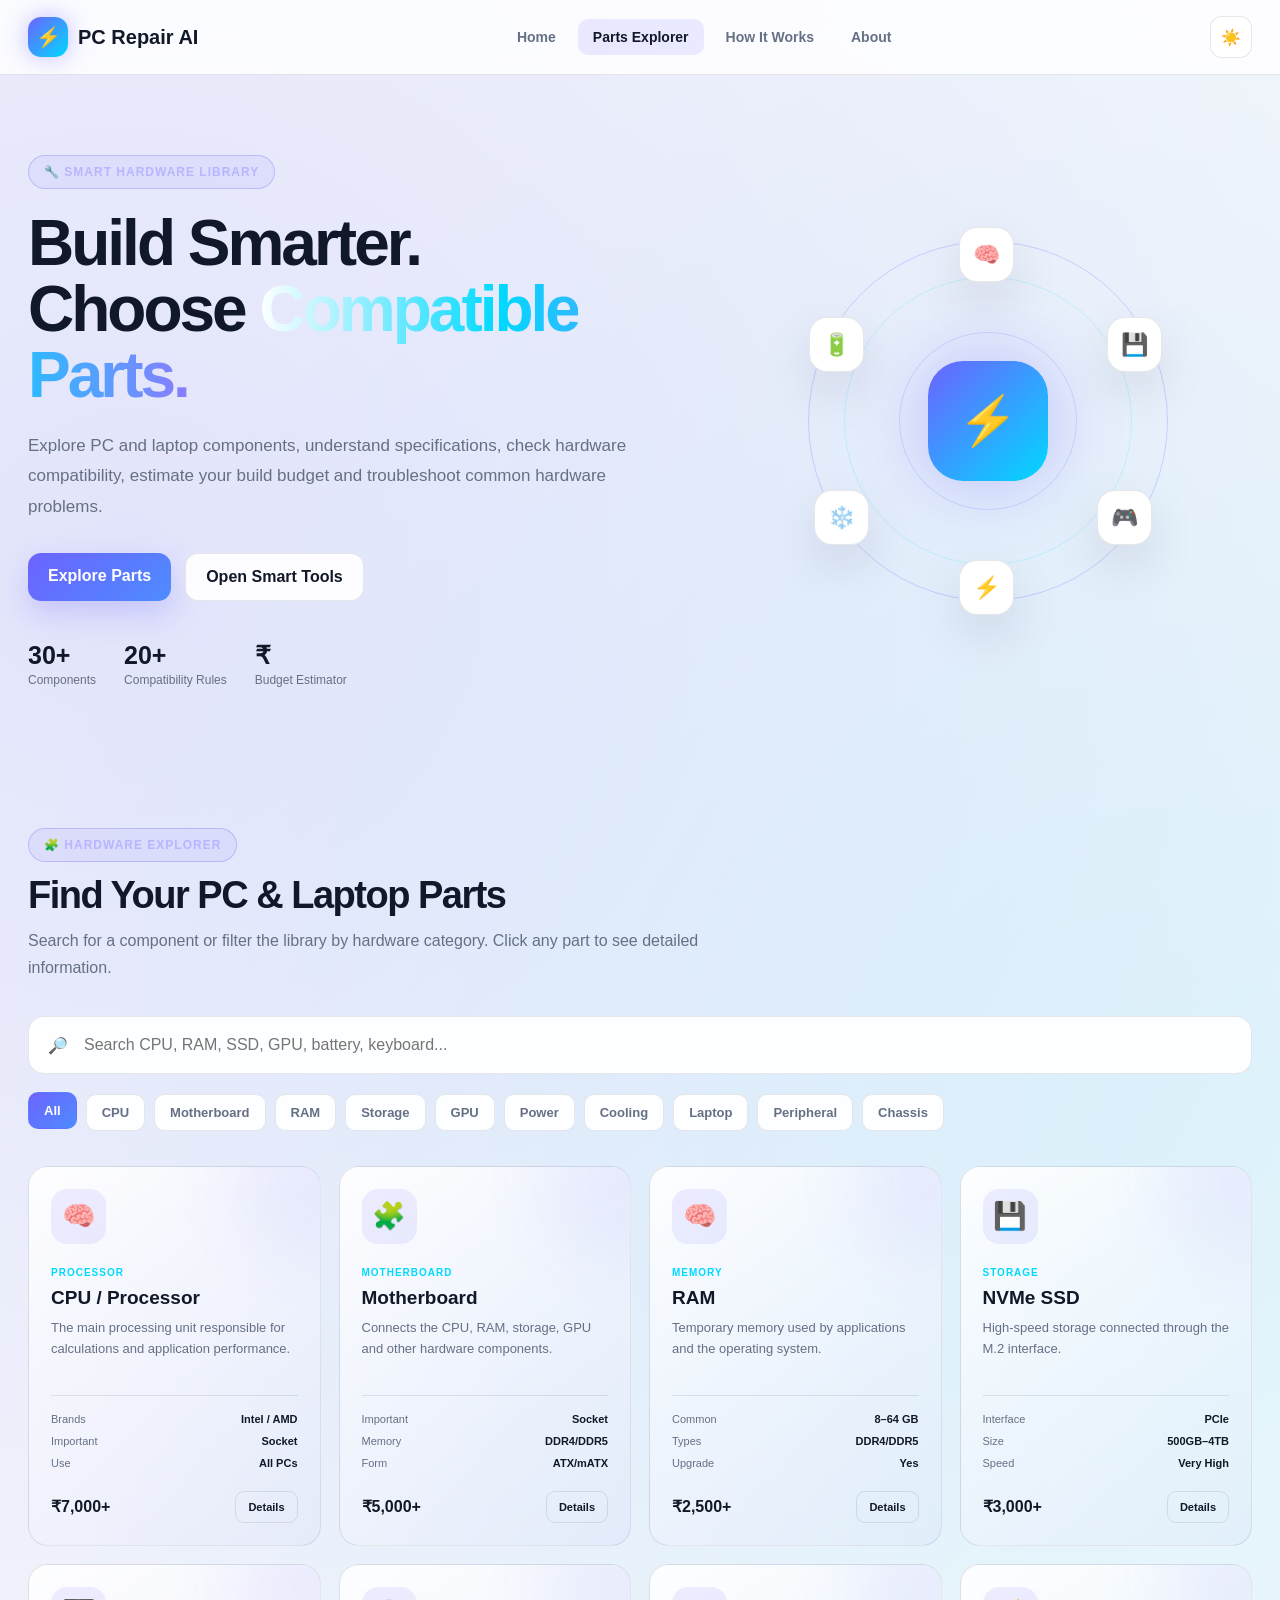
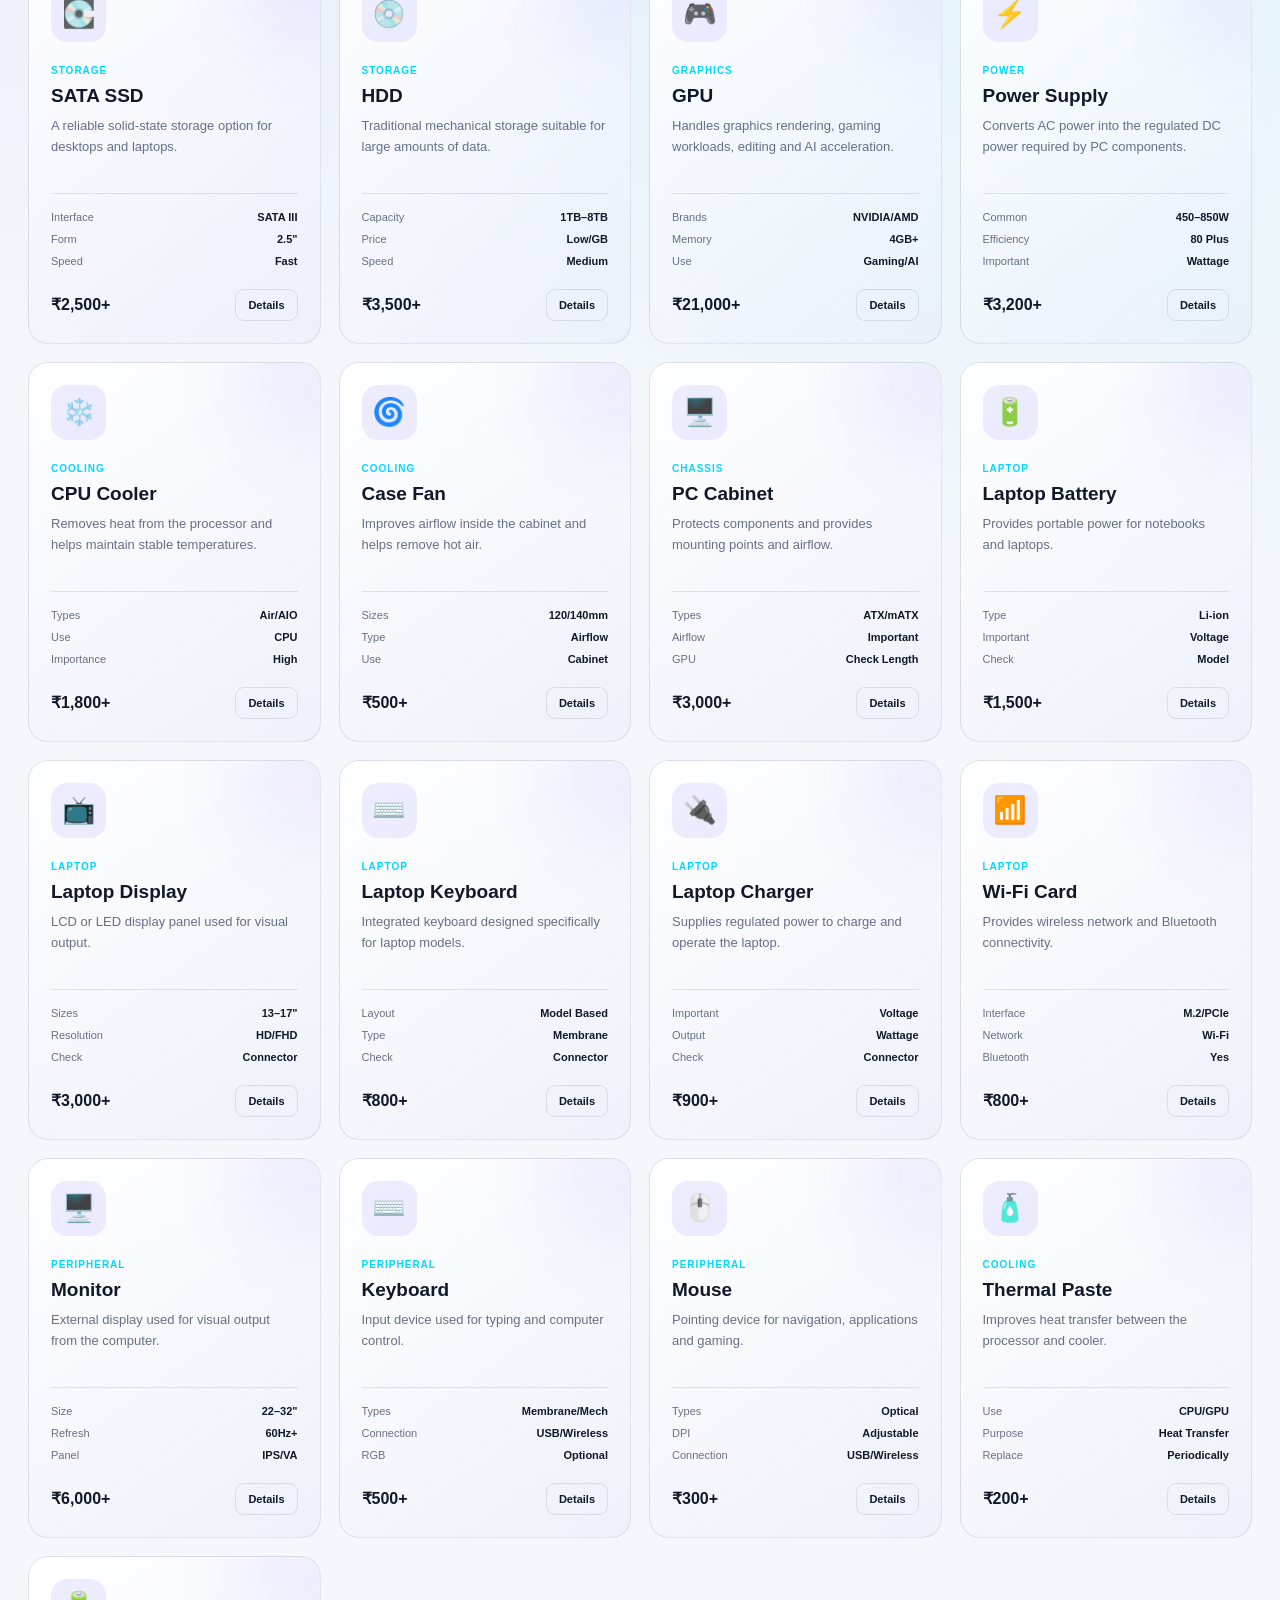
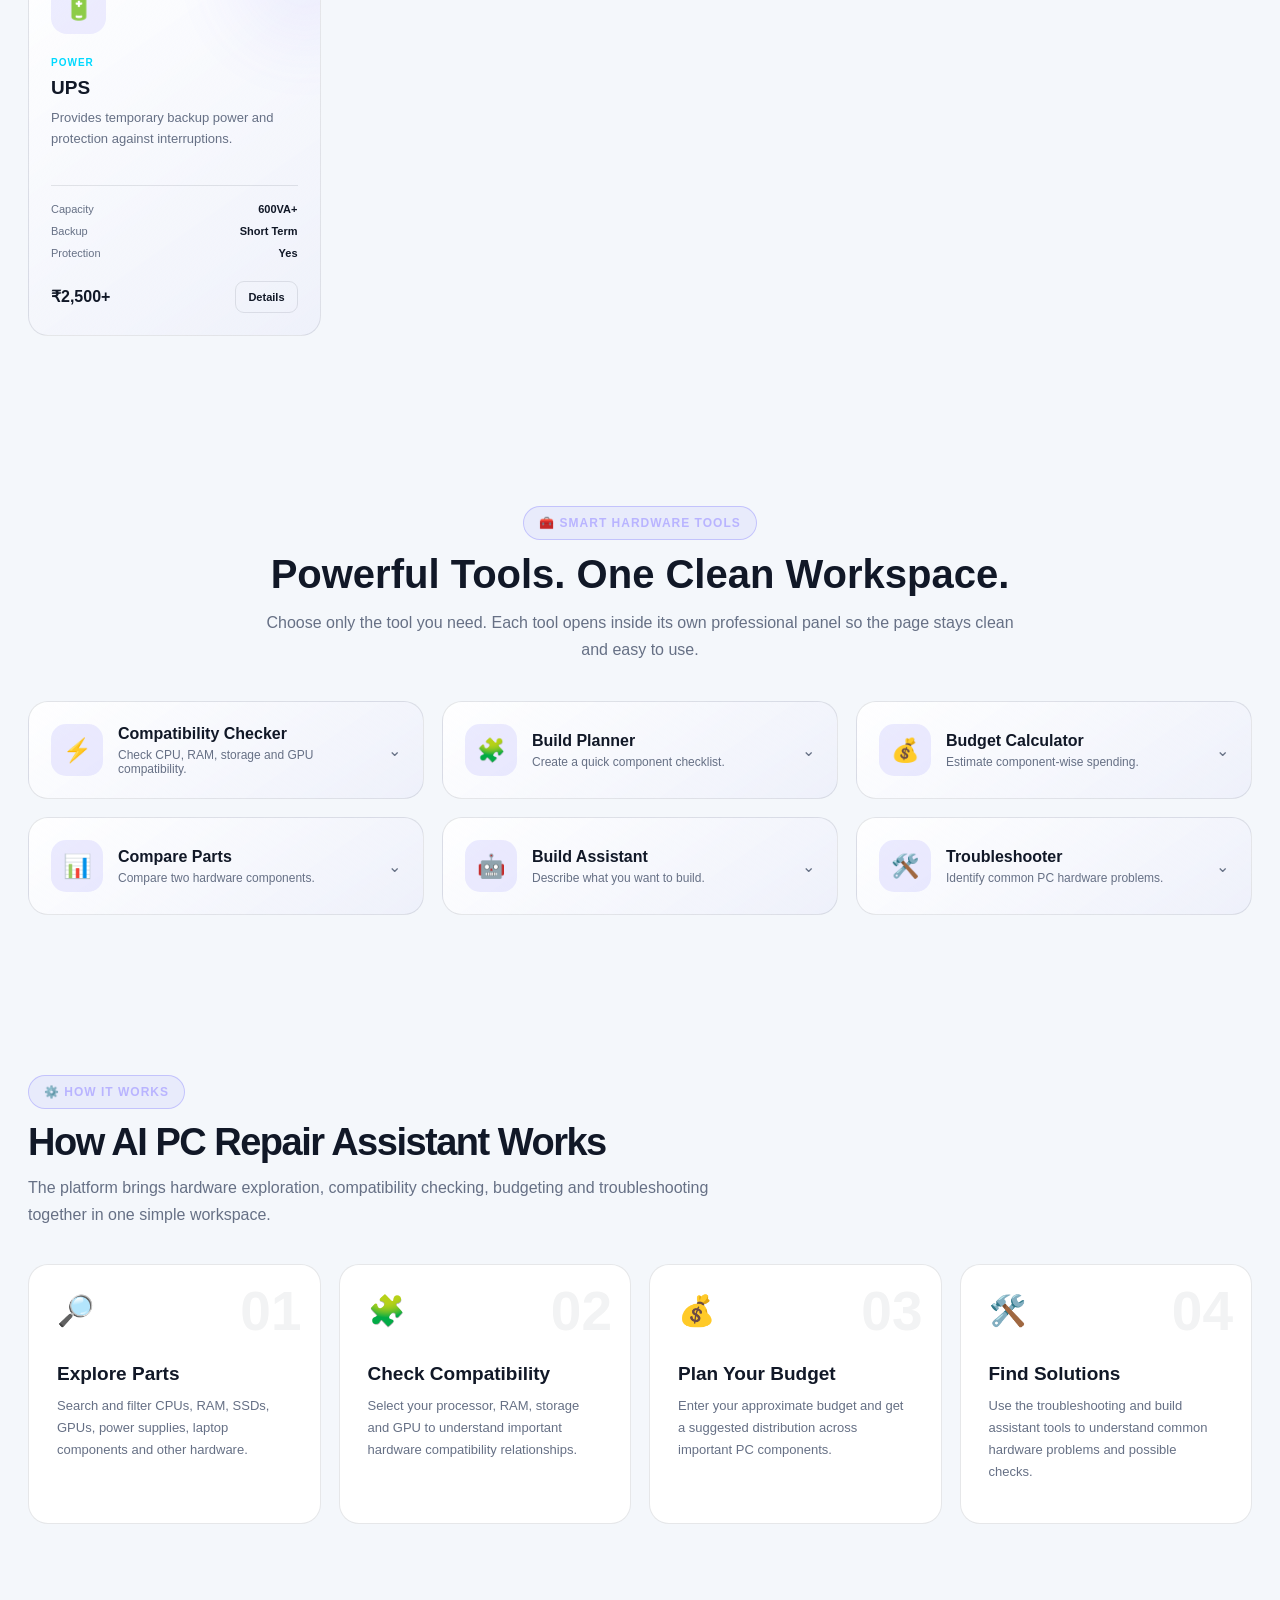
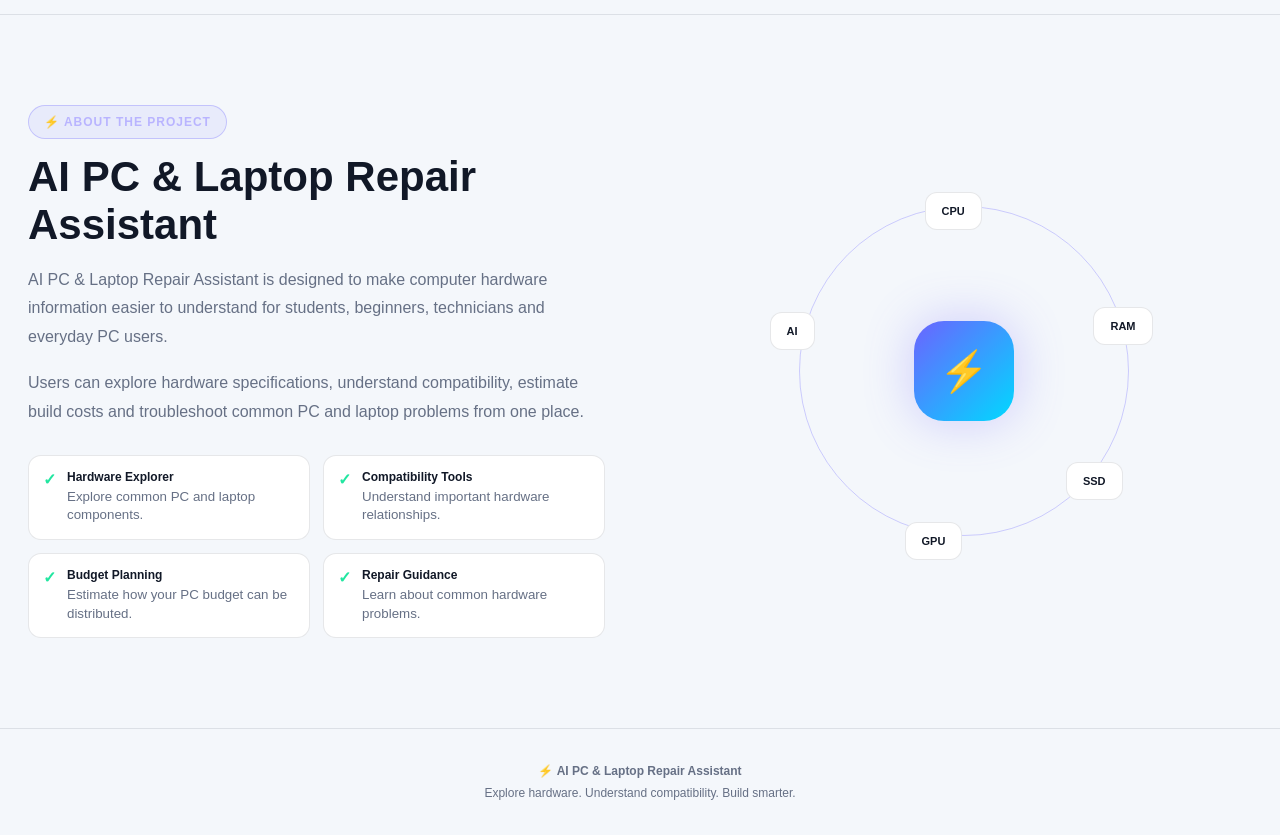
==== commit 085a8386: "parts.html" ====
--- a/parts.html
+++ b/parts.html
@@ -3,15 +3,8 @@
 <head>
 <meta charset="UTF-8">
 <meta name="viewport" content="width=device-width, initial-scale=1.0">
-<meta name="description" content="AI PC and Laptop Repair Assistant Parts Explorer with hardware information, compatibility checking, build planning, budget calculation and troubleshooting tools.">
-<meta name="theme-color" content="#07111f">
-
-<title>AI PC & Laptop Repair Assistant | Parts Explorer</title>
-
-<link rel="preconnect" href="https://fonts.googleapis.com">
-<link rel="preconnect" href="https://fonts.gstatic.com" crossorigin>
-<link href="https://fonts.googleapis.com/css2?family=Inter:wght@400;500;600;700;800;900&display=swap" rel="stylesheet">
-
+
+<!-- Google Analytics -->
 <script async src="https://www.googletagmanager.com/gtag/js?id=G-TXNZC0SK5X"></script>
 <script>
 window.dataLayer = window.dataLayer || [];
@@ -20,903 +13,1155 @@
 gtag("config", "G-TXNZC0SK5X", {
     send_page_view: true
 });
+
+function trackEvent(name, params = {}) {
+    if (typeof gtag === "function") {
+        gtag("event", name, params);
+    }
+}
 </script>
 
+<title>AI PC & Laptop Repair Assistant | Parts Explorer</title>
+
 <style>
-:root {
-    --bg: #07111f;
-    --bg2: #0b1728;
-    --card: rgba(15,29,48,.82);
-    --card-solid: #0f1d30;
-    --text: #f5f7fb;
-    --muted: #91a0b6;
-    --border: rgba(255,255,255,.09);
-    --primary: #6c63ff;
-    --primary2: #8d85ff;
-    --cyan: #00d9ff;
-    --green: #21e6a0;
-    --red: #ff5d73;
-    --yellow: #ffd166;
-    --shadow: 0 25px 70px rgba(0,0,0,.28);
-}
-
-* {
-    margin: 0;
-    padding: 0;
-    box-sizing: border-box;
-}
-
-html {
-    scroll-behavior: smooth;
-}
-
-body {
-    font-family: "Inter", sans-serif;
+*{
+    margin:0;
+    padding:0;
+    box-sizing:border-box;
+}
+
+html{
+    scroll-behavior:smooth;
+}
+
+:root{
+    --bg:#07111f;
+    --bg2:#0b1728;
+    --card:rgba(15,29,48,.82);
+    --card2:#102039;
+    --text:#f5f7fb;
+    --muted:#9baac0;
+    --primary:#6c63ff;
+    --primary2:#8b7cff;
+    --cyan:#00d9ff;
+    --green:#21e6a0;
+    --border:rgba(255,255,255,.09);
+    --shadow:0 20px 60px rgba(0,0,0,.3);
+}
+
+body.light{
+    --bg:#f4f7fb;
+    --bg2:#ffffff;
+    --card:rgba(255,255,255,.92);
+    --card2:#ffffff;
+    --text:#111827;
+    --muted:#667085;
+    --border:rgba(15,23,42,.1);
+    --shadow:0 20px 50px rgba(15,23,42,.1);
+}
+
+body{
+    font-family:Inter,Segoe UI,Arial,sans-serif;
     background:
-        radial-gradient(circle at 10% 10%, rgba(108,99,255,.12), transparent 30%),
-        radial-gradient(circle at 90% 20%, rgba(0,217,255,.08), transparent 28%),
+        radial-gradient(circle at 10% 10%,rgba(108,99,255,.13),transparent 28%),
+        radial-gradient(circle at 90% 20%,rgba(0,217,255,.09),transparent 25%),
         var(--bg);
-    color: var(--text);
-    line-height: 1.6;
-    min-height: 100vh;
-    overflow-x: hidden;
-    transition: background .3s ease, color .3s ease;
-}
-
-body.light {
-    --bg: #f4f7fb;
-    --bg2: #ffffff;
-    --card: rgba(255,255,255,.9);
-    --card-solid: #ffffff;
-    --text: #101828;
-    --muted: #667085;
-    --border: rgba(16,24,40,.1);
-    --shadow: 0 20px 50px rgba(16,24,40,.1);
-    background:
-        radial-gradient(circle at 10% 10%, rgba(108,99,255,.08), transparent 30%),
-        radial-gradient(circle at 90% 20%, rgba(0,217,255,.06), transparent 28%),
-        var(--bg);
-}
-
-a {
-    color: inherit;
-    text-decoration: none;
+    color:var(--text);
+    min-height:100vh;
+    overflow-x:hidden;
+    transition:.3s ease;
+}
+
+a{
+    color:inherit;
+    text-decoration:none;
 }
 
 button,
 input,
 select,
-textarea {
-    font: inherit;
-}
-
-button {
-    cursor: pointer;
-}
-
-.container {
-    width: min(1180px, calc(100% - 40px));
-    margin: auto;
-}
-
-header {
-    position: sticky;
-    top: 0;
-    z-index: 1000;
-    backdrop-filter: blur(18px);
-    background: rgba(7,17,31,.72);
-    border-bottom: 1px solid var(--border);
-}
-
-body.light header {
-    background: rgba(255,255,255,.75);
-}
-
-.navbar {
-    min-height: 74px;
-    display: flex;
-    align-items: center;
-    justify-content: space-between;
-    gap: 25px;
-}
-
-.logo {
-    display: flex;
-    align-items: center;
-    gap: 11px;
-    font-size: 20px;
-    font-weight: 900;
-    letter-spacing: -.5px;
-    white-space: nowrap;
-}
-
-.logo-mark {
-    width: 39px;
-    height: 39px;
-    display: grid;
-    place-items: center;
-    border-radius: 12px;
-    background: linear-gradient(135deg,var(--primary),var(--cyan));
-    box-shadow: 0 8px 30px rgba(108,99,255,.3);
-}
-
-.nav-links {
-    display: flex;
-    align-items: center;
-    gap: 7px;
-}
-
-.nav-links a {
-    padding: 9px 13px;
-    color: var(--muted);
-    font-size: 14px;
-    font-weight: 600;
-    border-radius: 9px;
-    transition: .25s ease;
+textarea{
+    font:inherit;
+}
+
+button{
+    cursor:pointer;
+}
+
+.header{
+    position:sticky;
+    top:0;
+    z-index:1000;
+    backdrop-filter:blur(20px);
+    background:rgba(7,17,31,.76);
+    border-bottom:1px solid var(--border);
+}
+
+body.light .header{
+    background:rgba(255,255,255,.82);
+}
+
+.navbar{
+    max-width:1400px;
+    margin:auto;
+    padding:16px 28px;
+    display:flex;
+    align-items:center;
+    justify-content:space-between;
+    gap:25px;
+}
+
+.logo{
+    display:flex;
+    align-items:center;
+    gap:10px;
+    font-size:20px;
+    font-weight:800;
+    white-space:nowrap;
+}
+
+.logo-mark{
+    width:40px;
+    height:40px;
+    border-radius:13px;
+    display:grid;
+    place-items:center;
+    background:linear-gradient(135deg,var(--primary),var(--cyan));
+    box-shadow:0 0 25px rgba(108,99,255,.4);
+}
+
+.nav-links{
+    display:flex;
+    align-items:center;
+    gap:7px;
+}
+
+.nav-links a{
+    padding:10px 15px;
+    border-radius:10px;
+    color:var(--muted);
+    font-size:14px;
+    font-weight:600;
+    transition:.25s;
 }
 
 .nav-links a:hover,
-.nav-links a.active {
-    color: var(--text);
-    background: rgba(108,99,255,.12);
-}
-
-.theme-btn {
-    width: 42px;
-    height: 42px;
-    border: 1px solid var(--border);
-    border-radius: 12px;
-    background: var(--card);
-    color: var(--text);
-    font-size: 18px;
-    transition: .25s ease;
-}
-
-.theme-btn:hover {
-    transform: translateY(-2px);
-    border-color: rgba(108,99,255,.5);
-}
-
-.hero {
-    min-height: 650px;
-    display: grid;
-    grid-template-columns: 1.05fr .95fr;
-    align-items: center;
-    gap: 50px;
-    padding: 85px 0 75px;
-}
-
-.hero-badge {
-    display: inline-flex;
-    align-items: center;
-    gap: 8px;
-    padding: 8px 13px;
-    border: 1px solid rgba(108,99,255,.3);
-    border-radius: 999px;
-    background: rgba(108,99,255,.08);
-    color: var(--primary2);
-    font-size: 12px;
-    font-weight: 800;
-    letter-spacing: 1.2px;
-}
-
-.hero h1 {
-    margin-top: 22px;
-    font-size: clamp(42px,6vw,76px);
-    line-height: .98;
-    letter-spacing: -4px;
-    max-width: 760px;
-}
-
-.gradient-text {
-    background: linear-gradient(90deg,var(--primary2),var(--cyan));
-    -webkit-background-clip: text;
-    background-clip: text;
-    color: transparent;
-}
-
-.hero p {
-    margin-top: 24px;
-    max-width: 650px;
-    color: var(--muted);
-    font-size: 17px;
-}
-
-.hero-actions {
-    display: flex;
-    gap: 12px;
-    flex-wrap: wrap;
-    margin-top: 30px;
-}
-
-.btn {
-    border: 0;
-    border-radius: 13px;
-    padding: 13px 19px;
-    font-weight: 800;
-    transition: .25s ease;
-}
-
-.btn-primary {
-    background: linear-gradient(135deg,var(--primary),#5147ff);
-    color: white;
-    box-shadow: 0 12px 30px rgba(108,99,255,.25);
-}
-
-.btn-secondary {
-    background: var(--card);
-    color: var(--text);
-    border: 1px solid var(--border);
-}
-
-.btn:hover {
-    transform: translateY(-2px);
-}
-
-.hero-stats {
-    display: flex;
-    gap: 30px;
-    margin-top: 40px;
-    flex-wrap: wrap;
-}
-
-.stat strong {
-    display: block;
-    font-size: 25px;
-}
-
-.stat span {
-    color: var(--muted);
-    font-size: 12px;
-}
-
-.orbit-wrap {
-    min-height: 470px;
-    position: relative;
-    display: grid;
-    place-items: center;
-}
-
-.orbit {
-    width: min(410px,80vw);
-    aspect-ratio: 1;
-    border-radius: 50%;
-    border: 1px solid rgba(108,99,255,.22);
-    position: relative;
-    animation: rotate 20s linear infinite;
-}
-
-.orbit::before,
-.orbit::after {
-    content: "";
-    position: absolute;
-    inset: 12%;
-    border: 1px dashed rgba(0,217,255,.18);
-    border-radius: 50%;
-}
-
-.orbit::after {
-    inset: 26%;
-    border-color: rgba(33,230,160,.18);
-}
-
-.center-chip {
-    position: absolute;
-    inset: 50%;
-    transform: translate(-50%,-50%);
-    width: 145px;
-    height: 145px;
-    border-radius: 35px;
-    display: grid;
-    place-items: center;
-    background: linear-gradient(145deg,rgba(108,99,255,.24),rgba(0,217,255,.12));
-    border: 1px solid rgba(108,99,255,.35);
-    box-shadow: 0 0 70px rgba(108,99,255,.2);
-    font-size: 58px;
-    animation: counterRotate 20s linear infinite;
-}
-
-.orbit-item {
-    position: absolute;
-    width: 68px;
-    height: 68px;
-    display: grid;
-    place-items: center;
-    border-radius: 20px;
-    background: var(--card-solid);
-    border: 1px solid var(--border);
-    box-shadow: var(--shadow);
-    font-size: 28px;
-    animation: counterRotate 20s linear infinite;
-}
-
-.orbit-item:nth-child(1) { top: -30px; left: 50%; transform: translateX(-50%); }
-.orbit-item:nth-child(2) { right: -25px; top: 50%; transform: translateY(-50%); }
-.orbit-item:nth-child(3) { bottom: -30px; left: 50%; transform: translateX(-50%); }
-.orbit-item:nth-child(4) { left: -25px; top: 50%; transform: translateY(-50%); }
-
-@keyframes rotate {
-    to { transform: rotate(360deg); }
-}
-
-@keyframes counterRotate {
-    to { transform: rotate(-360deg); }
-}
-
-.section {
-    padding: 90px 0;
-}
-
-.section-heading {
-    margin-bottom: 35px;
-}
-
-.eyebrow {
-    color: var(--cyan);
-    font-size: 12px;
-    font-weight: 900;
-    letter-spacing: 1.5px;
-    text-transform: uppercase;
-}
-
-.section-heading h2 {
-    margin-top: 8px;
-    font-size: clamp(30px,4vw,48px);
-    line-height: 1.1;
-    letter-spacing: -2px;
-}
-
-.section-heading p {
-    margin-top: 12px;
-    color: var(--muted);
-    max-width: 720px;
-}
-
-.parts-toolbar {
-    display: flex;
-    gap: 12px;
-    margin-bottom: 25px;
-    flex-wrap: wrap;
-}
-
-.search-box {
-    flex: 1 1 300px;
-    position: relative;
-}
-
-.search-box span {
-    position: absolute;
-    left: 15px;
-    top: 50%;
-    transform: translateY(-50%);
-    color: var(--muted);
-}
-
-.search-box input {
-    width: 100%;
-    padding: 14px 16px 14px 43px;
-    border-radius: 13px;
-    border: 1px solid var(--border);
-    outline: none;
-    background: var(--card);
-    color: var(--text);
-}
-
-.filters {
-    display: flex;
-    gap: 8px;
-    overflow-x: auto;
-    padding-bottom: 5px;
-}
-
-.filter-btn {
-    white-space: nowrap;
-    padding: 11px 14px;
-    border-radius: 11px;
-    border: 1px solid var(--border);
-    background: var(--card);
-    color: var(--muted);
-    font-size: 13px;
-    font-weight: 700;
-    transition: .2s ease;
+.nav-links a.active{
+    color:var(--text);
+    background:rgba(108,99,255,.13);
+}
+
+.theme-btn{
+    width:42px;
+    height:42px;
+    border:1px solid var(--border);
+    border-radius:12px;
+    background:var(--card);
+    color:var(--text);
+    transition:.3s;
+}
+
+.theme-btn:hover{
+    transform:rotate(15deg) scale(1.08);
+    border-color:var(--primary);
+}
+
+.hero{
+    max-width:1400px;
+    margin:auto;
+    min-height:620px;
+    padding:80px 28px 70px;
+    display:grid;
+    grid-template-columns:1.1fr .9fr;
+    align-items:center;
+    gap:50px;
+}
+
+.badge{
+    display:inline-flex;
+    align-items:center;
+    gap:8px;
+    padding:9px 15px;
+    border:1px solid rgba(108,99,255,.3);
+    background:rgba(108,99,255,.08);
+    border-radius:50px;
+    color:#b9b4ff;
+    font-size:12px;
+    font-weight:800;
+    letter-spacing:1px;
+}
+
+.hero h1{
+    margin-top:22px;
+    font-size:clamp(42px,5vw,72px);
+    line-height:1.03;
+    letter-spacing:-3px;
+}
+
+.gradient-text{
+    background:linear-gradient(90deg,#fff,var(--cyan),var(--primary2));
+    -webkit-background-clip:text;
+    color:transparent;
+}
+
+.hero p{
+    margin-top:22px;
+    max-width:700px;
+    color:var(--muted);
+    line-height:1.8;
+    font-size:17px;
+}
+
+.hero-actions{
+    display:flex;
+    gap:14px;
+    margin-top:30px;
+    flex-wrap:wrap;
+}
+
+.primary-btn,
+.secondary-btn{
+    border:none;
+    border-radius:13px;
+    padding:14px 20px;
+    font-weight:800;
+    position:relative;
+    overflow:hidden;
+    transition:.3s;
+}
+
+.primary-btn{
+    color:white;
+    background:linear-gradient(135deg,var(--primary),#4e8cff);
+    box-shadow:0 12px 30px rgba(108,99,255,.25);
+}
+
+.secondary-btn{
+    color:var(--text);
+    border:1px solid var(--border);
+    background:var(--card);
+}
+
+.primary-btn:hover,
+.secondary-btn:hover{
+    transform:translateY(-3px);
+}
+
+.hero-stats{
+    margin-top:40px;
+    display:flex;
+    flex-wrap:wrap;
+    gap:28px;
+}
+
+.stat strong{
+    display:block;
+    font-size:25px;
+}
+
+.stat span{
+    color:var(--muted);
+    font-size:12px;
+}
+
+.hero-visual{
+    min-height:450px;
+    display:grid;
+    place-items:center;
+    position:relative;
+}
+
+.orbit{
+    width:360px;
+    height:360px;
+    border:1px solid rgba(108,99,255,.25);
+    border-radius:50%;
+    position:relative;
+    animation:spin 24s linear infinite;
+}
+
+.orbit:before,
+.orbit:after{
+    content:"";
+    position:absolute;
+    inset:35px;
+    border:1px solid rgba(0,217,255,.16);
+    border-radius:50%;
+}
+
+.orbit:after{
+    inset:90px;
+    border-color:rgba(108,99,255,.2);
+}
+
+.orbit-center{
+    position:absolute;
+    width:120px;
+    height:120px;
+    left:50%;
+    top:50%;
+    transform:translate(-50%,-50%);
+    border-radius:35px;
+    display:grid;
+    place-items:center;
+    font-size:48px;
+    background:linear-gradient(135deg,var(--primary),var(--cyan));
+    box-shadow:0 0 70px rgba(108,99,255,.35);
+    animation:pulse 2.5s ease-in-out infinite;
+}
+
+.orbit-item{
+    position:absolute;
+    width:55px;
+    height:55px;
+    display:grid;
+    place-items:center;
+    border-radius:18px;
+    background:var(--card2);
+    border:1px solid var(--border);
+    box-shadow:var(--shadow);
+    font-size:22px;
+}
+
+.o1{top:-15px;left:150px}
+.o2{right:5px;top:75px}
+.o3{right:15px;bottom:55px}
+.o4{left:150px;bottom:-15px}
+.o5{left:5px;bottom:55px}
+.o6{left:0;top:75px}
+
+@keyframes spin{
+    to{transform:rotate(360deg)}
+}
+
+@keyframes pulse{
+    50%{transform:translate(-50%,-50%) scale(1.06)}
+}
+
+.section{
+    max-width:1400px;
+    margin:auto;
+    padding:70px 28px;
+}
+
+.section-heading{
+    margin-bottom:35px;
+}
+
+.section-heading h2{
+    margin-top:12px;
+    font-size:38px;
+    letter-spacing:-1.5px;
+}
+
+.section-heading p{
+    margin-top:10px;
+    max-width:700px;
+    color:var(--muted);
+    line-height:1.7;
+}
+
+.search-box{
+    position:relative;
+    margin-bottom:20px;
+}
+
+.search-box input{
+    width:100%;
+    padding:19px 22px 19px 55px;
+    border:1px solid var(--border);
+    background:var(--card);
+    color:var(--text);
+    border-radius:16px;
+    outline:none;
+    transition:.3s;
+}
+
+.search-box input:focus{
+    border-color:var(--primary);
+    box-shadow:0 0 0 4px rgba(108,99,255,.1);
+}
+
+.search-icon{
+    position:absolute;
+    left:20px;
+    top:50%;
+    transform:translateY(-50%);
+    color:var(--muted);
+}
+
+.filters{
+    display:flex;
+    gap:9px;
+    flex-wrap:wrap;
+    margin-bottom:35px;
+}
+
+.filter-btn{
+    border:1px solid var(--border);
+    color:var(--muted);
+    background:var(--card);
+    padding:10px 15px;
+    border-radius:10px;
+    font-size:13px;
+    font-weight:700;
+    transition:.25s;
 }
 
 .filter-btn:hover,
-.filter-btn.active {
-    color: white;
-    background: var(--primary);
-    border-color: var(--primary);
-}
-
-.parts-grid {
-    display: grid;
-    grid-template-columns: repeat(4,1fr);
-    gap: 16px;
-}
-
-.part-card {
-    position: relative;
-    padding: 21px;
-    min-height: 245px;
-    border: 1px solid var(--border);
-    border-radius: 20px;
-    background: var(--card);
-    overflow: hidden;
-    transition: transform .25s ease, border-color .25s ease, box-shadow .25s ease;
-}
-
-.part-card:hover {
-    transform: translateY(-5px);
-    border-color: rgba(108,99,255,.35);
-    box-shadow: 0 20px 45px rgba(0,0,0,.2);
-}
-
-.part-icon {
-    width: 54px;
-    height: 54px;
-    display: grid;
-    place-items: center;
-    border-radius: 16px;
-    background: rgba(108,99,255,.1);
-    font-size: 27px;
-    margin-bottom: 18px;
-}
-
-.part-card h3 {
-    font-size: 17px;
-}
-
-.part-card p {
-    margin-top: 7px;
-    color: var(--muted);
-    font-size: 13px;
-}
-
-.part-tag {
-    display: inline-block;
-    margin-top: 14px;
-    padding: 5px 8px;
-    border-radius: 7px;
-    background: rgba(0,217,255,.08);
-    color: var(--cyan);
-    font-size: 10px;
-    font-weight: 800;
-    text-transform: uppercase;
-}
-
-.details-btn {
-    width: 100%;
-    margin-top: 18px;
-    padding: 10px;
-    border: 1px solid var(--border);
-    border-radius: 10px;
-    background: transparent;
-    color: var(--text);
-    font-weight: 700;
-    transition: .2s ease;
-}
-
-.details-btn:hover {
-    background: rgba(108,99,255,.1);
-    border-color: rgba(108,99,255,.4);
-}
-
-.no-results {
-    grid-column: 1/-1;
-    padding: 60px 20px;
-    text-align: center;
-    color: var(--muted);
-    display: none;
-}
-
-.tools-grid {
-    display: grid;
-    grid-template-columns: repeat(2,1fr);
-    gap: 15px;
-}
-
-.tool-card {
-    border: 1px solid var(--border);
-    border-radius: 18px;
-    background: var(--card);
-    overflow: hidden;
-}
-
-.tool-trigger {
-    width: 100%;
-    border: 0;
-    background: transparent;
-    color: var(--text);
-    padding: 20px;
-    display: grid;
-    grid-template-columns: 48px 1fr 20px;
-    align-items: center;
-    gap: 14px;
-    text-align: left;
-}
-
-.tool-icon {
-    width: 48px;
-    height: 48px;
-    display: grid;
-    place-items: center;
-    border-radius: 14px;
-    background: rgba(108,99,255,.1);
-    font-size: 23px;
-}
-
-.tool-info h3 {
-    font-size: 16px;
-}
-
-.tool-info p {
-    margin-top: 3px;
-    color: var(--muted);
-    font-size: 12px;
-}
-
-.tool-arrow {
-    transition: transform .25s ease;
-}
-
-.tool-card.open .tool-arrow {
-    transform: rotate(180deg);
-}
-
-.tool-content {
-    max-height: 0;
-    overflow: hidden;
-    transition: max-height .35s ease;
-}
-
-.tool-inner {
-    padding: 0 20px 22px;
-    border-top: 1px solid var(--border);
-}
-
-.form-grid {
-    display: grid;
-    grid-template-columns: repeat(2,1fr);
-    gap: 13px;
-    margin-top: 18px;
-}
-
-.field {
-    display: flex;
-    flex-direction: column;
-    gap: 7px;
-}
-
-.field label {
-    font-size: 12px;
-    color: var(--muted);
-    font-weight: 700;
-}
-
+.filter-btn.active{
+    background:linear-gradient(135deg,var(--primary),#4e8cff);
+    color:white;
+    border-color:transparent;
+    transform:translateY(-2px);
+}
+
+.parts-grid{
+    display:grid;
+    grid-template-columns:repeat(4,1fr);
+    gap:18px;
+}
+
+.part-card{
+    position:relative;
+    overflow:hidden;
+    padding:22px;
+    border-radius:20px;
+    background:linear-gradient(145deg,var(--card),rgba(108,99,255,.035));
+    border:1px solid var(--border);
+    transition:.35s;
+}
+
+.part-card:before{
+    content:"";
+    position:absolute;
+    width:150px;
+    height:150px;
+    background:var(--primary);
+    opacity:.07;
+    border-radius:50%;
+    filter:blur(35px);
+    right:-60px;
+    top:-60px;
+}
+
+.part-card:hover{
+    transform:translateY(-8px);
+    border-color:rgba(108,99,255,.35);
+    box-shadow:var(--shadow);
+}
+
+.part-icon{
+    width:55px;
+    height:55px;
+    border-radius:16px;
+    display:grid;
+    place-items:center;
+    font-size:27px;
+    background:rgba(108,99,255,.11);
+    margin-bottom:18px;
+}
+
+.part-category{
+    color:var(--cyan);
+    font-size:10px;
+    font-weight:900;
+    letter-spacing:1px;
+    text-transform:uppercase;
+}
+
+.part-card h3{
+    margin-top:7px;
+    font-size:19px;
+}
+
+.part-card p{
+    color:var(--muted);
+    font-size:13px;
+    line-height:1.6;
+    margin-top:9px;
+    min-height:62px;
+}
+
+.specs{
+    list-style:none;
+    margin-top:15px;
+    border-top:1px solid var(--border);
+    padding-top:12px;
+}
+
+.specs li{
+    display:flex;
+    justify-content:space-between;
+    gap:10px;
+    color:var(--muted);
+    font-size:11px;
+    padding:5px 0;
+}
+
+.specs strong{
+    color:var(--text);
+}
+
+.card-bottom{
+    display:flex;
+    align-items:center;
+    justify-content:space-between;
+    gap:10px;
+    margin-top:17px;
+}
+
+.price{
+    font-size:16px;
+    font-weight:900;
+}
+
+.details-btn{
+    border:1px solid var(--border);
+    color:var(--text);
+    background:transparent;
+    padding:9px 12px;
+    border-radius:9px;
+    font-size:11px;
+    font-weight:800;
+    transition:.25s;
+}
+
+.details-btn:hover{
+    background:var(--primary);
+    color:white;
+    border-color:var(--primary);
+}
+
+.hide-card{
+    display:none!important;
+}
+
+.no-results{
+    display:none;
+    text-align:center;
+    padding:60px;
+    color:var(--muted);
+    border:1px dashed var(--border);
+    border-radius:18px;
+}
+
+.tools-section{
+    max-width:1400px;
+    margin:30px auto 0;
+    padding:70px 28px;
+}
+
+.tools-header{
+    text-align:center;
+    max-width:750px;
+    margin:0 auto 38px;
+}
+
+.tools-header h2{
+    font-size:40px;
+    margin-top:12px;
+}
+
+.tools-header p{
+    color:var(--muted);
+    line-height:1.7;
+    margin-top:12px;
+}
+
+.tools-grid{
+    display:grid;
+    grid-template-columns:repeat(3,1fr);
+    gap:18px;
+}
+
+.tool-card{
+    border:1px solid var(--border);
+    background:linear-gradient(145deg,var(--card),rgba(108,99,255,.04));
+    border-radius:20px;
+    overflow:hidden;
+    transition:.35s;
+}
+
+.tool-card:hover{
+    transform:translateY(-5px);
+    border-color:rgba(108,99,255,.35);
+    box-shadow:var(--shadow);
+}
+
+.tool-trigger{
+    width:100%;
+    border:0;
+    background:transparent;
+    color:var(--text);
+    padding:22px;
+    display:flex;
+    align-items:center;
+    gap:15px;
+    text-align:left;
+}
+
+.tool-icon{
+    width:52px;
+    height:52px;
+    min-width:52px;
+    display:grid;
+    place-items:center;
+    border-radius:15px;
+    background:rgba(108,99,255,.12);
+    font-size:23px;
+}
+
+.tool-info{
+    flex:1;
+}
+
+.tool-info h3{
+    font-size:16px;
+}
+
+.tool-info p{
+    color:var(--muted);
+    font-size:12px;
+    margin-top:5px;
+}
+
+.tool-arrow{
+    color:var(--muted);
+    transition:.35s;
+}
+
+.tool-card.open .tool-arrow{
+    transform:rotate(180deg);
+    color:var(--cyan);
+}
+
+.tool-panel{
+    max-height:0;
+    overflow:hidden;
+    opacity:0;
+    transition:max-height .5s ease,opacity .3s ease,padding .4s ease;
+    padding:0 22px;
+}
+
+.tool-card.open .tool-panel{
+    max-height:800px;
+    opacity:1;
+    padding:0 22px 22px;
+}
+
+.tool-inner{
+    border-top:1px solid var(--border);
+    padding-top:20px;
+}
+
+.form-grid{
+    display:grid;
+    grid-template-columns:repeat(2,1fr);
+    gap:13px;
+}
+
+.field label{
+    display:block;
+    color:var(--muted);
+    font-size:11px;
+    font-weight:800;
+    margin-bottom:7px;
+}
+
+.field select,
 .field input,
-.field select,
-.field textarea {
-    width: 100%;
-    border: 1px solid var(--border);
-    background: rgba(0,0,0,.12);
-    color: var(--text);
-    padding: 12px;
-    border-radius: 10px;
-    outline: none;
-}
-
-body.light .field input,
-body.light .field select,
-body.light .field textarea {
-    background: #f8fafc;
-}
-
-.field textarea {
-    min-height: 110px;
-    resize: vertical;
-}
-
-.field select option {
-    background: var(--card-solid);
-    color: var(--text);
-}
-
-.tool-action {
-    margin-top: 15px;
-}
-
-.result {
-    margin-top: 17px;
-    padding: 16px;
-    border: 1px solid rgba(33,230,160,.18);
-    border-radius: 13px;
-    background: rgba(33,230,160,.05);
-    display: none;
-}
-
-.result.show {
-    display: block;
-    animation: fadeUp .3s ease;
-}
-
-.result h4 {
-    margin-bottom: 7px;
-}
-
-.result p,
-.result li {
-    color: var(--muted);
-    font-size: 13px;
-}
-
-.result ul {
-    padding-left: 20px;
-}
-
-.result strong {
-    color: var(--text);
-}
-
-.score {
-    display: inline-flex;
-    align-items: center;
-    padding: 7px 10px;
-    border-radius: 9px;
-    background: rgba(33,230,160,.1);
-    color: var(--green);
-    font-weight: 900;
-    margin-bottom: 10px;
-}
-
-@keyframes fadeUp {
-    from {
-        opacity: 0;
-        transform: translateY(8px);
-    }
-    to {
-        opacity: 1;
-        transform: translateY(0);
-    }
-}
-
-.info-grid {
-    display: grid;
-    grid-template-columns: repeat(3,1fr);
-    gap: 16px;
-}
-
-.info-card {
-    padding: 25px;
-    border: 1px solid var(--border);
-    border-radius: 18px;
-    background: var(--card);
-}
-
-.info-card span {
-    font-size: 30px;
-}
-
-.info-card h3 {
-    margin-top: 15px;
-}
-
-.info-card p {
-    margin-top: 8px;
-    color: var(--muted);
-    font-size: 14px;
-}
-
-footer {
-    border-top: 1px solid var(--border);
-    padding: 30px 0;
-    color: var(--muted);
-    font-size: 13px;
-}
-
-.footer-inner {
-    display: flex;
-    justify-content: space-between;
-    gap: 20px;
-    flex-wrap: wrap;
-}
-
-.modal {
-    position: fixed;
-    inset: 0;
-    z-index: 2000;
-    background: rgba(0,0,0,.72);
-    backdrop-filter: blur(8px);
-    display: none;
-    place-items: center;
-    padding: 20px;
-}
-
-.modal.show {
-    display: grid;
-}
-
-.modal-box {
-    width: min(620px,100%);
-    max-height: 90vh;
-    overflow-y: auto;
-    background: var(--card-solid);
-    border: 1px solid var(--border);
-    border-radius: 22px;
-    box-shadow: var(--shadow);
-    animation: modalIn .25s ease;
-}
-
-@keyframes modalIn {
-    from {
-        opacity: 0;
-        transform: translateY(20px) scale(.97);
-    }
-    to {
-        opacity: 1;
-        transform: translateY(0) scale(1);
-    }
-}
-
-.modal-head {
-    padding: 22px;
-    display: flex;
-    justify-content: space-between;
-    gap: 15px;
-    border-bottom: 1px solid var(--border);
-}
-
-.modal-head h3 {
-    font-size: 23px;
-}
-
-.close-modal {
-    width: 35px;
-    height: 35px;
-    border: 1px solid var(--border);
-    border-radius: 9px;
-    background: transparent;
-    color: var(--text);
-}
-
-.modal-body {
-    padding: 22px;
-}
-
-.detail-row {
-    padding: 14px 0;
-    border-bottom: 1px solid var(--border);
-}
-
-.detail-row:last-child {
-    border-bottom: 0;
-}
-
-.detail-row strong {
-    display: block;
-    margin-bottom: 5px;
-}
-
-.detail-row span {
-    color: var(--muted);
-    font-size: 14px;
-}
-
-#backTop {
-    position: fixed;
-    right: 22px;
-    bottom: 22px;
-    width: 45px;
-    height: 45px;
-    border: 1px solid var(--border);
-    border-radius: 13px;
-    background: var(--card-solid);
-    color: var(--text);
-    display: none;
-    place-items: center;
-    z-index: 900;
-    box-shadow: var(--shadow);
-}
-
-#backTop.show {
-    display: grid;
-}
-
-.reveal {
-    opacity: 0;
-    transform: translateY(20px);
-    transition: opacity .6s ease, transform .6s ease;
-}
-
-.reveal.visible {
-    opacity: 1;
-    transform: translateY(0);
-}
-
-.hidden-part {
-    display: none !important;
-}
-
-@media (max-width:1100px) {
-    .parts-grid {
-        grid-template-columns: repeat(3,1fr);
-    }
-
-    .hero {
-        grid-template-columns: 1fr;
-    }
-
-    .orbit-wrap {
-        min-height: 420px;
-    }
-}
-
-@media (max-width:850px) {
-    .nav-links {
-        display: none;
-    }
-
-    .parts-grid {
-        grid-template-columns: repeat(2,1fr);
-    }
-
+.field textarea{
+    width:100%;
+    padding:12px;
+    border-radius:10px;
+    border:1px solid var(--border);
+    background:var(--bg2);
+    color:var(--text);
+    outline:none;
+}
+
+.field textarea{
+    min-height:110px;
+    resize:vertical;
+}
+
+.full{
+    grid-column:1/-1;
+}
+
+.tool-action{
+    margin-top:15px;
+    width:100%;
+    padding:13px;
+    border:0;
+    border-radius:11px;
+    color:white;
+    font-weight:900;
+    background:linear-gradient(135deg,var(--primary),#4e8cff);
+    position:relative;
+    overflow:hidden;
+    transition:.25s;
+}
+
+.tool-action:hover{
+    transform:translateY(-2px);
+    box-shadow:0 12px 25px rgba(108,99,255,.25);
+}
+
+.result-box{
+    margin-top:15px;
+    padding:15px;
+    border-radius:12px;
+    border:1px solid var(--border);
+    background:rgba(0,0,0,.12);
+    color:var(--muted);
+    line-height:1.7;
+    font-size:13px;
+}
+
+.result-box strong{
+    color:var(--text);
+}
+
+.score{
+    font-size:38px;
+    font-weight:900;
+    color:var(--green);
+}
+
+.compare-grid{
+    display:grid;
+    grid-template-columns:1fr 1fr;
+    gap:12px;
+}
+
+.compare-result{
+    margin-top:15px;
+}
+
+.info-section{
+    max-width:1400px;
+    margin:auto;
+    padding:90px 28px;
+    scroll-margin-top:80px;
+}
+
+.how-grid{
+    display:grid;
+    grid-template-columns:repeat(4,1fr);
+    gap:18px;
+}
+
+.how-card{
+    position:relative;
+    padding:28px;
+    min-height:260px;
+    border:1px solid var(--border);
+    border-radius:20px;
+    background:var(--card);
+    overflow:hidden;
+    transition:.35s;
+    opacity:0;
+    transform:translateY(30px);
+}
+
+.section-visible .how-card{
+    opacity:1;
+    transform:translateY(0);
+}
+
+.section-visible .how-card:nth-child(2){transition-delay:.08s}
+.section-visible .how-card:nth-child(3){transition-delay:.16s}
+.section-visible .how-card:nth-child(4){transition-delay:.24s}
+
+.how-card:hover{
+    transform:translateY(-8px);
+    border-color:rgba(108,99,255,.4);
+}
+
+.how-number{
+    position:absolute;
+    right:18px;
+    top:14px;
+    font-size:55px;
+    font-weight:900;
+    opacity:.05;
+}
+
+.how-icon{
+    font-size:30px;
+    margin-bottom:35px;
+}
+
+.how-card h3{
+    font-size:19px;
+}
+
+.how-card p{
+    color:var(--muted);
+    line-height:1.7;
+    font-size:13px;
+    margin-top:10px;
+}
+
+.about-section{
+    border-top:1px solid var(--border);
+}
+
+.about-container{
+    display:grid;
+    grid-template-columns:1fr 1fr;
+    gap:70px;
+    align-items:center;
+}
+
+.about-content h2{
+    margin-top:14px;
+    font-size:42px;
+}
+
+.about-content>p{
+    color:var(--muted);
+    line-height:1.8;
+    margin-top:17px;
+}
+
+.about-features{
+    margin-top:28px;
+    display:grid;
+    grid-template-columns:1fr 1fr;
+    gap:13px;
+}
+
+.about-feature{
+    display:flex;
+    gap:11px;
+    padding:14px;
+    border:1px solid var(--border);
+    border-radius:13px;
+    background:var(--card);
+}
+
+.about-feature>span{
+    color:var(--green);
+    font-weight:900;
+}
+
+.about-feature strong{
+    display:block;
+    font-size:12px;
+}
+
+.about-feature small{
+    display:block;
+    color:var(--muted);
+    margin-top:4px;
+    line-height:1.4;
+}
+
+.about-visual{
+    display:grid;
+    place-items:center;
+    min-height:400px;
+}
+
+.about-orbit{
+    width:330px;
+    height:330px;
+    border:1px solid rgba(108,99,255,.3);
+    border-radius:50%;
+    position:relative;
+    animation:spin 22s linear infinite;
+}
+
+.about-center{
+    position:absolute;
+    left:50%;
+    top:50%;
+    transform:translate(-50%,-50%);
+    width:100px;
+    height:100px;
+    display:grid;
+    place-items:center;
+    border-radius:30px;
+    font-size:40px;
+    background:linear-gradient(135deg,var(--primary),var(--cyan));
+    box-shadow:0 0 50px rgba(108,99,255,.3);
+}
+
+.about-item{
+    position:absolute;
+    padding:12px 16px;
+    border-radius:12px;
+    background:var(--card2);
+    border:1px solid var(--border);
+    font-size:11px;
+    font-weight:900;
+}
+
+.item-one{top:-15px;left:125px}
+.item-two{right:-25px;top:100px}
+.item-three{right:5px;bottom:35px}
+.item-four{left:105px;bottom:-25px}
+.item-five{left:-30px;top:105px}
+
+.footer{
+    border-top:1px solid var(--border);
+    padding:35px 28px;
+    text-align:center;
+    color:var(--muted);
+    font-size:12px;
+}
+
+.modal{
+    position:fixed;
+    inset:0;
+    background:rgba(0,0,0,.72);
+    backdrop-filter:blur(10px);
+    z-index:2000;
+    display:none;
+    align-items:center;
+    justify-content:center;
+    padding:20px;
+}
+
+.modal.show{
+    display:flex;
+}
+
+.modal-box{
+    width:min(650px,100%);
+    max-height:90vh;
+    overflow:auto;
+    background:var(--card2);
+    border:1px solid var(--border);
+    border-radius:24px;
+    padding:28px;
+    position:relative;
+    box-shadow:0 30px 100px rgba(0,0,0,.5);
+    animation:modalIn .3s ease;
+}
+
+@keyframes modalIn{
+    from{opacity:0;transform:scale(.94) translateY(20px)}
+    to{opacity:1;transform:scale(1) translateY(0)}
+}
+
+.close-modal{
+    position:absolute;
+    right:18px;
+    top:18px;
+    width:38px;
+    height:38px;
+    border-radius:10px;
+    border:1px solid var(--border);
+    background:transparent;
+    color:var(--text);
+    font-size:20px;
+}
+
+.modal-icon{
+    font-size:45px;
+}
+
+.modal-category{
+    color:var(--cyan);
+    font-size:11px;
+    font-weight:900;
+    margin-top:15px;
+}
+
+.modal-box h2{
+    margin-top:6px;
+    font-size:30px;
+}
+
+.modal-description{
+    color:var(--muted);
+    line-height:1.7;
+    margin-top:12px;
+}
+
+.modal-info{
+    margin-top:20px;
+    display:grid;
+    gap:12px;
+}
+
+.modal-info div{
+    padding:15px;
+    border-radius:12px;
+    background:rgba(255,255,255,.035);
+    border:1px solid var(--border);
+}
+
+.modal-info strong{
+    display:block;
+    font-size:11px;
+    color:var(--cyan);
+    margin-bottom:5px;
+}
+
+.modal-info span{
+    color:var(--muted);
+    font-size:13px;
+    line-height:1.6;
+}
+
+.top-btn{
+    position:fixed;
+    right:25px;
+    bottom:25px;
+    width:45px;
+    height:45px;
+    border:0;
+    border-radius:14px;
+    color:white;
+    background:linear-gradient(135deg,var(--primary),var(--cyan));
+    z-index:900;
+    opacity:0;
+    pointer-events:none;
+    transform:translateY(20px);
+    transition:.3s;
+}
+
+.top-btn.show{
+    opacity:1;
+    pointer-events:auto;
+    transform:translateY(0);
+}
+
+.ripple{
+    position:absolute;
+    border-radius:50%;
+    transform:scale(0);
+    animation:ripple .6s linear;
+    background:rgba(255,255,255,.35);
+    pointer-events:none;
+}
+
+@keyframes ripple{
+    to{
+        transform:scale(4);
+        opacity:0;
+    }
+}
+
+@media(max-width:1100px){
+    .parts-grid{
+        grid-template-columns:repeat(3,1fr);
+    }
+
+    .how-grid{
+        grid-template-columns:repeat(2,1fr);
+    }
+
+    .tools-grid{
+        grid-template-columns:repeat(2,1fr);
+    }
+}
+
+@media(max-width:850px){
+    .navbar{
+        flex-wrap:wrap;
+    }
+
+    .nav-links{
+        order:3;
+        width:100%;
+        overflow-x:auto;
+        justify-content:flex-start;
+    }
+
+    .hero{
+        grid-template-columns:1fr;
+        text-align:center;
+    }
+
+    .hero p{
+        margin-left:auto;
+        margin-right:auto;
+    }
+
+    .hero-actions,
+    .hero-stats{
+        justify-content:center;
+    }
+
+    .hero-visual{
+        min-height:350px;
+    }
+
+    .about-container{
+        grid-template-columns:1fr;
+    }
+
+    .about-content{
+        text-align:center;
+    }
+
+    .about-features{
+        text-align:left;
+    }
+}
+
+@media(max-width:650px){
+    .navbar,
+    .hero,
+    .section,
+    .tools-section,
+    .info-section{
+        padding-left:17px;
+        padding-right:17px;
+    }
+
+    .hero{
+        padding-top:55px;
+    }
+
+    .hero h1{
+        letter-spacing:-2px;
+    }
+
+    .orbit{
+        width:280px;
+        height:280px;
+    }
+
+    .orbit-center{
+        width:90px;
+        height:90px;
+    }
+
+    .o1,.o4{
+        left:112px;
+    }
+
+    .parts-grid,
     .tools-grid,
-    .info-grid {
-        grid-template-columns: 1fr;
-    }
-}
-
-@media (max-width:650px) {
-    .container {
-        width: min(100% - 26px,1180px);
-    }
-
-    .hero {
-        padding: 60px 0;
-    }
-
-    .hero h1 {
-        font-size: 43px;
-        letter-spacing: -2.5px;
-    }
-
-    .hero p {
-        font-size: 15px;
-    }
-
-    .hero-stats {
-        gap: 18px;
-    }
-
-    .orbit-wrap {
-        min-height: 330px;
-    }
-
-    .orbit {
-        width: 290px;
-    }
-
-    .center-chip {
-        width: 105px;
-        height: 105px;
-        font-size: 43px;
-    }
-
-    .orbit-item {
-        width: 52px;
-        height: 52px;
-        font-size: 22px;
-    }
-
-    .parts-grid {
-        grid-template-columns: 1fr;
-    }
-
-    .form-grid {
-        grid-template-columns: 1fr;
-    }
-
-    .section {
-        padding: 65px 0;
+    .how-grid{
+        grid-template-columns:1fr;
+    }
+
+    .form-grid,
+    .compare-grid,
+    .about-features{
+        grid-template-columns:1fr;
+    }
+
+    .full{
+        grid-column:auto;
+    }
+
+    .section-heading h2,
+    .tools-header h2,
+    .about-content h2{
+        font-size:30px;
+    }
+
+    .hero-stats{
+        gap:18px;
     }
 }
 </style>
@@ -924,43 +1169,48 @@
 
 <body>
 
-<header>
-    <div class="container navbar">
-        <a href="index.html" class="logo" data-track-name="home_logo">
-            <span class="logo-mark">🖥️</span>
+<header class="header">
+    <div class="navbar">
+
+        <a href="index.html" class="logo">
+            <span class="logo-mark">⚡</span>
             <span>PC Repair AI</span>
         </a>
 
         <nav class="nav-links">
-            <a href="index.html" data-track-name="nav_home">Home</a>
-            <a href="#parts" class="active" data-track-name="nav_parts">Parts Explorer</a>
-            <a href="#how-it-works" data-track-name="nav_how_it_works">How It Works</a>
-            <a href="#about" data-track-name="nav_about">About</a>
+            <a href="index.html">Home</a>
+            <a href="#parts" class="active">Parts Explorer</a>
+            <a href="#how-it-works">How It Works</a>
+            <a href="#about">About</a>
         </nav>
 
-        <button id="themeBtn" class="theme-btn" type="button" aria-label="Change theme">🌙</button>
+        <button class="theme-btn" id="themeBtn" title="Change theme">🌙</button>
+
     </div>
 </header>
 
 <main>
 
-<section class="hero container" id="home" data-analytics-section="hero">
-    <div class="reveal">
-        <span class="hero-badge">⚡ SMART HARDWARE LIBRARY</span>
+<section class="hero">
+
+    <div>
+
+        <span class="badge">🔧 SMART HARDWARE LIBRARY</span>
 
         <h1>
-            Build Smarter.
-            <span class="gradient-text">Choose Compatible Parts.</span>
+            Build Smarter.<br>
+            Choose <span class="gradient-text">Compatible Parts.</span>
         </h1>
 
         <p>
-            Explore PC and laptop components, check compatibility, plan your build,
-            compare hardware and estimate your budget from one smart interface.
+            Explore PC and laptop components, understand specifications,
+            check hardware compatibility, estimate your build budget and
+            troubleshoot common hardware problems.
         </p>
 
         <div class="hero-actions">
-            <a href="#parts" class="btn btn-primary" data-track-name="explore_parts">Explore Parts</a>
-            <a href="#smart-tools" class="btn btn-secondary" data-track-name="open_smart_tools">Open Smart Tools</a>
+            <a href="#parts" class="primary-btn ripple-btn">Explore Parts</a>
+            <a href="#smart-tools" class="secondary-btn ripple-btn">Open Smart Tools</a>
         </div>
 
         <div class="hero-stats">
@@ -979,265 +1229,482 @@
                 <span>Budget Estimator</span>
             </div>
         </div>
+
     </div>
 
-    <div class="orbit-wrap reveal">
+    <div class="hero-visual">
+
         <div class="orbit">
-            <div class="center-chip">🧠</div>
-            <div class="orbit-item">⚙️</div>
-            <div class="orbit-item">💾</div>
-            <div class="orbit-item">🎮</div>
-            <div class="orbit-item">🔋</div>
+
+            <div class="orbit-center">⚡</div>
+
+            <div class="orbit-item o1">🧠</div>
+            <div class="orbit-item o2">💾</div>
+            <div class="orbit-item o3">🎮</div>
+            <div class="orbit-item o4">⚡</div>
+            <div class="orbit-item o5">❄️</div>
+            <div class="orbit-item o6">🔋</div>
+
         </div>
+
     </div>
+
 </section>
 
-<section class="section container" id="parts" data-analytics-section="parts_explorer">
-    <div class="section-heading reveal">
-        <span class="eyebrow">Hardware Library</span>
-        <h2>Explore PC & Laptop Parts</h2>
+
+<section class="section" id="parts">
+
+    <div class="section-heading">
+
+        <span class="badge">🧩 HARDWARE EXPLORER</span>
+
+        <h2>Find Your PC & Laptop Parts</h2>
+
         <p>
-            Search components by name or category and open any part to learn what it does,
-            where it is used and what to consider before buying.
+            Search for a component or filter the library by hardware category.
+            Click any part to see detailed information.
         </p>
+
     </div>
 
-    <div class="parts-toolbar reveal">
-        <div class="search-box">
-            <span>🔎</span>
-            <input id="searchInput" type="search" placeholder="Search RAM, CPU, SSD, battery..." autocomplete="off">
-        </div>
+    <div class="search-box">
+
+        <span class="search-icon">🔎</span>
+
+        <input
+            type="text"
+            id="searchInput"
+            placeholder="Search CPU, RAM, SSD, GPU, battery, keyboard..."
+        >
+
     </div>
 
-    <div class="filters reveal">
-        <button class="filter-btn active" data-category="all" type="button">All</button>
-        <button class="filter-btn" data-category="processor" type="button">Processor</button>
-        <button class="filter-btn" data-category="motherboard" type="button">Motherboard</button>
-        <button class="filter-btn" data-category="memory" type="button">Memory</button>
-        <button class="filter-btn" data-category="storage" type="button">Storage</button>
-        <button class="filter-btn" data-category="graphics" type="button">Graphics</button>
-        <button class="filter-btn" data-category="power" type="button">Power</button>
-        <button class="filter-btn" data-category="cooling" type="button">Cooling</button>
-        <button class="filter-btn" data-category="laptop" type="button">Laptop</button>
-        <button class="filter-btn" data-category="peripheral" type="button">Peripheral</button>
-        <button class="filter-btn" data-category="chassis" type="button">Chassis</button>
+    <div class="filters">
+
+        <button class="filter-btn active" data-filter="all">All</button>
+        <button class="filter-btn" data-filter="processor">CPU</button>
+        <button class="filter-btn" data-filter="motherboard">Motherboard</button>
+        <button class="filter-btn" data-filter="memory">RAM</button>
+        <button class="filter-btn" data-filter="storage">Storage</button>
+        <button class="filter-btn" data-filter="graphics">GPU</button>
+        <button class="filter-btn" data-filter="power">Power</button>
+        <button class="filter-btn" data-filter="cooling">Cooling</button>
+        <button class="filter-btn" data-filter="laptop">Laptop</button>
+        <button class="filter-btn" data-filter="peripheral">Peripheral</button>
+        <button class="filter-btn" data-filter="chassis">Chassis</button>
+
     </div>
 
     <div class="parts-grid" id="partsGrid">
 
-        <article class="part-card reveal" data-category="processor" data-name="CPU Processor Intel AMD">
+        <article class="part-card" data-category="processor" data-name="cpu processor intel amd">
             <div class="part-icon">🧠</div>
+            <span class="part-category">Processor</span>
             <h3>CPU / Processor</h3>
-            <p>The main processing unit that executes instructions and calculations.</p>
-            <span class="part-tag">Processor</span>
-            <button class="details-btn" type="button" data-part="cpu">View Details</button>
+            <p>The main processing unit responsible for calculations and application performance.</p>
+            <ul class="specs">
+                <li><span>Brands</span><strong>Intel / AMD</strong></li>
+                <li><span>Important</span><strong>Socket</strong></li>
+                <li><span>Use</span><strong>All PCs</strong></li>
+            </ul>
+            <div class="card-bottom">
+                <span class="price">₹7,000+</span>
+                <button class="details-btn" data-part="CPU">Details</button>
+            </div>
         </article>
 
-        <article class="part-card reveal" data-category="motherboard" data-name="Motherboard Mainboard">
-            <div class="part-icon">🔌</div>
+        <article class="part-card" data-category="motherboard" data-name="motherboard mainboard board">
+            <div class="part-icon">🧩</div>
+            <span class="part-category">Motherboard</span>
             <h3>Motherboard</h3>
-            <p>Connects the processor, memory, storage, graphics and other hardware.</p>
-            <span class="part-tag">Mainboard</span>
-            <button class="details-btn" type="button" data-part="motherboard">View Details</button>
+            <p>Connects the CPU, RAM, storage, GPU and other hardware components.</p>
+            <ul class="specs">
+                <li><span>Important</span><strong>Socket</strong></li>
+                <li><span>Memory</span><strong>DDR4/DDR5</strong></li>
+                <li><span>Form</span><strong>ATX/mATX</strong></li>
+            </ul>
+            <div class="card-bottom">
+                <span class="price">₹5,000+</span>
+                <button class="details-btn" data-part="Motherboard">Details</button>
+            </div>
         </article>
 
-        <article class="part-card reveal" data-category="memory" data-name="RAM Memory DDR4 DDR5">
-            <div class="part-icon">🧩</div>
+        <article class="part-card" data-category="memory" data-name="ram memory ddr4 ddr5">
+            <div class="part-icon">🧠</div>
+            <span class="part-category">Memory</span>
             <h3>RAM</h3>
-            <p>Fast temporary memory used by the operating system and applications.</p>
-            <span class="part-tag">Memory</span>
-            <button class="details-btn" type="button" data-part="ram">View Details</button>
+            <p>Temporary memory used by applications and the operating system.</p>
+            <ul class="specs">
+                <li><span>Common</span><strong>8–64 GB</strong></li>
+                <li><span>Types</span><strong>DDR4/DDR5</strong></li>
+                <li><span>Upgrade</span><strong>Yes</strong></li>
+            </ul>
+            <div class="card-bottom">
+                <span class="price">₹2,500+</span>
+                <button class="details-btn" data-part="RAM">Details</button>
+            </div>
         </article>
 
-        <article class="part-card reveal" data-category="storage" data-name="NVMe SSD M2">
+        <article class="part-card" data-category="storage" data-name="nvme ssd m2 storage">
+            <div class="part-icon">💾</div>
+            <span class="part-category">Storage</span>
+            <h3>NVMe SSD</h3>
+            <p>High-speed storage connected through the M.2 interface.</p>
+            <ul class="specs">
+                <li><span>Interface</span><strong>PCIe</strong></li>
+                <li><span>Size</span><strong>500GB–4TB</strong></li>
+                <li><span>Speed</span><strong>Very High</strong></li>
+            </ul>
+            <div class="card-bottom">
+                <span class="price">₹3,000+</span>
+                <button class="details-btn" data-part="NVMe SSD">Details</button>
+            </div>
+        </article>
+
+        <article class="part-card" data-category="storage" data-name="sata ssd 2.5 storage">
+            <div class="part-icon">💽</div>
+            <span class="part-category">Storage</span>
+            <h3>SATA SSD</h3>
+            <p>A reliable solid-state storage option for desktops and laptops.</p>
+            <ul class="specs">
+                <li><span>Interface</span><strong>SATA III</strong></li>
+                <li><span>Form</span><strong>2.5"</strong></li>
+                <li><span>Speed</span><strong>Fast</strong></li>
+            </ul>
+            <div class="card-bottom">
+                <span class="price">₹2,500+</span>
+                <button class="details-btn" data-part="SATA SSD">Details</button>
+            </div>
+        </article>
+
+        <article class="part-card" data-category="storage" data-name="hdd hard disk drive storage">
+            <div class="part-icon">💿</div>
+            <span class="part-category">Storage</span>
+            <h3>HDD</h3>
+            <p>Traditional mechanical storage suitable for large amounts of data.</p>
+            <ul class="specs">
+                <li><span>Capacity</span><strong>1TB–8TB</strong></li>
+                <li><span>Price</span><strong>Low/GB</strong></li>
+                <li><span>Speed</span><strong>Medium</strong></li>
+            </ul>
+            <div class="card-bottom">
+                <span class="price">₹3,500+</span>
+                <button class="details-btn" data-part="HDD">Details</button>
+            </div>
+        </article>
+
+        <article class="part-card" data-category="graphics" data-name="gpu graphics card nvidia amd">
+            <div class="part-icon">🎮</div>
+            <span class="part-category">Graphics</span>
+            <h3>GPU</h3>
+            <p>Handles graphics rendering, gaming workloads, editing and AI acceleration.</p>
+            <ul class="specs">
+                <li><span>Brands</span><strong>NVIDIA/AMD</strong></li>
+                <li><span>Memory</span><strong>4GB+</strong></li>
+                <li><span>Use</span><strong>Gaming/AI</strong></li>
+            </ul>
+            <div class="card-bottom">
+                <span class="price">₹21,000+</span>
+                <button class="details-btn" data-part="GPU">Details</button>
+            </div>
+        </article>
+
+        <article class="part-card" data-category="power" data-name="psu power supply smps">
             <div class="part-icon">⚡</div>
-            <h3>NVMe SSD</h3>
-            <p>High-speed storage connected through an M.2 interface.</p>
-            <span class="part-tag">Storage</span>
-            <button class="details-btn" type="button" data-part="nvme">View Details</button>
+            <span class="part-category">Power</span>
+            <h3>Power Supply</h3>
+            <p>Converts AC power into the regulated DC power required by PC components.</p>
+            <ul class="specs">
+                <li><span>Common</span><strong>450–850W</strong></li>
+                <li><span>Efficiency</span><strong>80 Plus</strong></li>
+                <li><span>Important</span><strong>Wattage</strong></li>
+            </ul>
+            <div class="card-bottom">
+                <span class="price">₹3,200+</span>
+                <button class="details-btn" data-part="PSU">Details</button>
+            </div>
         </article>
 
-        <article class="part-card reveal" data-category="storage" data-name="SATA SSD">
-            <div class="part-icon">💽</div>
-            <h3>SATA SSD</h3>
-            <p>Solid-state storage using the SATA interface.</p>
-            <span class="part-tag">Storage</span>
-            <button class="details-btn" type="button" data-part="sata">View Details</button>
+        <article class="part-card" data-category="cooling" data-name="cpu cooler heatsink cooling">
+            <div class="part-icon">❄️</div>
+            <span class="part-category">Cooling</span>
+            <h3>CPU Cooler</h3>
+            <p>Removes heat from the processor and helps maintain stable temperatures.</p>
+            <ul class="specs">
+                <li><span>Types</span><strong>Air/AIO</strong></li>
+                <li><span>Use</span><strong>CPU</strong></li>
+                <li><span>Importance</span><strong>High</strong></li>
+            </ul>
+            <div class="card-bottom">
+                <span class="price">₹1,800+</span>
+                <button class="details-btn" data-part="CPU Cooler">Details</button>
+            </div>
         </article>
 
-        <article class="part-card reveal" data-category="storage" data-name="HDD Hard Disk">
-            <div class="part-icon">💿</div>
-            <h3>HDD</h3>
-            <p>Traditional magnetic storage offering high capacity at lower cost.</p>
-            <span class="part-tag">Storage</span>
-            <button class="details-btn" type="button" data-part="hdd">View Details</button>
+        <article class="part-card" data-category="cooling" data-name="case fan cabinet fan cooling">
+            <div class="part-icon">🌀</div>
+            <span class="part-category">Cooling</span>
+            <h3>Case Fan</h3>
+            <p>Improves airflow inside the cabinet and helps remove hot air.</p>
+            <ul class="specs">
+                <li><span>Sizes</span><strong>120/140mm</strong></li>
+                <li><span>Type</span><strong>Airflow</strong></li>
+                <li><span>Use</span><strong>Cabinet</strong></li>
+            </ul>
+            <div class="card-bottom">
+                <span class="price">₹500+</span>
+                <button class="details-btn" data-part="Case Fan">Details</button>
+            </div>
         </article>
 
-        <article class="part-card reveal" data-category="graphics" data-name="GPU Graphics Card NVIDIA AMD">
-            <div class="part-icon">🎮</div>
-            <h3>Graphics Card</h3>
-            <p>Processes graphics for gaming, rendering, AI and visual applications.</p>
-            <span class="part-tag">Graphics</span>
-            <button class="details-btn" type="button" data-part="gpu">View Details</button>
-        </article>
-
-        <article class="part-card reveal" data-category="power" data-name="PSU Power Supply Unit">
-            <div class="part-icon">🔋</div>
-            <h3>Power Supply</h3>
-            <p>Converts electrical power into suitable power for computer components.</p>
-            <span class="part-tag">Power</span>
-            <button class="details-btn" type="button" data-part="psu">View Details</button>
-        </article>
-
-        <article class="part-card reveal" data-category="cooling" data-name="CPU Cooler Air Liquid">
-            <div class="part-icon">❄️</div>
-            <h3>CPU Cooler</h3>
-            <p>Removes heat from the processor to maintain safe temperatures.</p>
-            <span class="part-tag">Cooling</span>
-            <button class="details-btn" type="button" data-part="cooler">View Details</button>
-        </article>
-
-        <article class="part-card reveal" data-category="cooling" data-name="Case Fan Cooling">
-            <div class="part-icon">🌀</div>
-            <h3>Case Fan</h3>
-            <p>Moves air through the cabinet to improve overall airflow.</p>
-            <span class="part-tag">Cooling</span>
-            <button class="details-btn" type="button" data-part="fan">View Details</button>
-        </article>
-
-        <article class="part-card reveal" data-category="chassis" data-name="PC Cabinet Case Chassis">
+        <article class="part-card" data-category="chassis" data-name="pc cabinet case chassis tower">
             <div class="part-icon">🖥️</div>
+            <span class="part-category">Chassis</span>
             <h3>PC Cabinet</h3>
             <p>Protects components and provides mounting points and airflow.</p>
-            <span class="part-tag">Chassis</span>
-            <button class="details-btn" type="button" data-part="cabinet">View Details</button>
+            <ul class="specs">
+                <li><span>Types</span><strong>ATX/mATX</strong></li>
+                <li><span>Airflow</span><strong>Important</strong></li>
+                <li><span>GPU</span><strong>Check Length</strong></li>
+            </ul>
+            <div class="card-bottom">
+                <span class="price">₹3,000+</span>
+                <button class="details-btn" data-part="PC Cabinet">Details</button>
+            </div>
         </article>
 
-        <article class="part-card reveal" data-category="laptop" data-name="Laptop Battery">
+        <article class="part-card" data-category="laptop" data-name="laptop battery notebook battery">
             <div class="part-icon">🔋</div>
+            <span class="part-category">Laptop</span>
             <h3>Laptop Battery</h3>
-            <p>Provides portable power when the laptop is disconnected from charging.</p>
-            <span class="part-tag">Laptop</span>
-            <button class="details-btn" type="button" data-part="battery">View Details</button>
+            <p>Provides portable power for notebooks and laptops.</p>
+            <ul class="specs">
+                <li><span>Type</span><strong>Li-ion</strong></li>
+                <li><span>Important</span><strong>Voltage</strong></li>
+                <li><span>Check</span><strong>Model</strong></li>
+            </ul>
+            <div class="card-bottom">
+                <span class="price">₹1,500+</span>
+                <button class="details-btn" data-part="Laptop Battery">Details</button>
+            </div>
         </article>
 
-        <article class="part-card reveal" data-category="laptop" data-name="Laptop Display Screen LCD LED">
+        <article class="part-card" data-category="laptop" data-name="laptop display screen lcd led panel">
             <div class="part-icon">📺</div>
+            <span class="part-category">Laptop</span>
             <h3>Laptop Display</h3>
-            <p>The screen assembly used to display the laptop's visual output.</p>
-            <span class="part-tag">Laptop</span>
-            <button class="details-btn" type="button" data-part="display">View Details</button>
+            <p>LCD or LED display panel used for visual output.</p>
+            <ul class="specs">
+                <li><span>Sizes</span><strong>13–17"</strong></li>
+                <li><span>Resolution</span><strong>HD/FHD</strong></li>
+                <li><span>Check</span><strong>Connector</strong></li>
+            </ul>
+            <div class="card-bottom">
+                <span class="price">₹3,000+</span>
+                <button class="details-btn" data-part="Laptop Display">Details</button>
+            </div>
         </article>
 
-        <article class="part-card reveal" data-category="laptop" data-name="Laptop Keyboard">
+        <article class="part-card" data-category="laptop" data-name="laptop keyboard notebook keyboard">
             <div class="part-icon">⌨️</div>
+            <span class="part-category">Laptop</span>
             <h3>Laptop Keyboard</h3>
-            <p>Input device used for typing commands and interacting with software.</p>
-            <span class="part-tag">Laptop</span>
-            <button class="details-btn" type="button" data-part="keyboard">View Details</button>
+            <p>Integrated keyboard designed specifically for laptop models.</p>
+            <ul class="specs">
+                <li><span>Layout</span><strong>Model Based</strong></li>
+                <li><span>Type</span><strong>Membrane</strong></li>
+                <li><span>Check</span><strong>Connector</strong></li>
+            </ul>
+            <div class="card-bottom">
+                <span class="price">₹800+</span>
+                <button class="details-btn" data-part="Laptop Keyboard">Details</button>
+            </div>
         </article>
 
-        <article class="part-card reveal" data-category="laptop" data-name="Laptop Charger Adapter">
+        <article class="part-card" data-category="laptop" data-name="laptop charger adapter power">
             <div class="part-icon">🔌</div>
+            <span class="part-category">Laptop</span>
             <h3>Laptop Charger</h3>
-            <p>Provides the correct voltage and current required to charge the laptop.</p>
-            <span class="part-tag">Laptop</span>
-            <button class="details-btn" type="button" data-part="charger">View Details</button>
+            <p>Supplies regulated power to charge and operate the laptop.</p>
+            <ul class="specs">
+                <li><span>Important</span><strong>Voltage</strong></li>
+                <li><span>Output</span><strong>Wattage</strong></li>
+                <li><span>Check</span><strong>Connector</strong></li>
+            </ul>
+            <div class="card-bottom">
+                <span class="price">₹900+</span>
+                <button class="details-btn" data-part="Laptop Charger">Details</button>
+            </div>
         </article>
 
-        <article class="part-card reveal" data-category="laptop" data-name="WiFi Card Wireless Bluetooth">
+        <article class="part-card" data-category="laptop" data-name="wifi card wireless network adapter">
             <div class="part-icon">📶</div>
+            <span class="part-category">Laptop</span>
             <h3>Wi-Fi Card</h3>
-            <p>Provides wireless networking and, depending on the model, Bluetooth.</p>
-            <span class="part-tag">Networking</span>
-            <button class="details-btn" type="button" data-part="wifi">View Details</button>
+            <p>Provides wireless network and Bluetooth connectivity.</p>
+            <ul class="specs">
+                <li><span>Interface</span><strong>M.2/PCIe</strong></li>
+                <li><span>Network</span><strong>Wi-Fi</strong></li>
+                <li><span>Bluetooth</span><strong>Yes</strong></li>
+            </ul>
+            <div class="card-bottom">
+                <span class="price">₹800+</span>
+                <button class="details-btn" data-part="Wi-Fi Card">Details</button>
+            </div>
         </article>
 
-        <article class="part-card reveal" data-category="peripheral" data-name="Monitor Display">
+        <article class="part-card" data-category="peripheral" data-name="monitor display screen desktop">
             <div class="part-icon">🖥️</div>
+            <span class="part-category">Peripheral</span>
             <h3>Monitor</h3>
-            <p>External display used for desktops, gaming and professional workloads.</p>
-            <span class="part-tag">Peripheral</span>
-            <button class="details-btn" type="button" data-part="monitor">View Details</button>
+            <p>External display used for visual output from the computer.</p>
+            <ul class="specs">
+                <li><span>Size</span><strong>22–32"</strong></li>
+                <li><span>Refresh</span><strong>60Hz+</strong></li>
+                <li><span>Panel</span><strong>IPS/VA</strong></li>
+            </ul>
+            <div class="card-bottom">
+                <span class="price">₹6,000+</span>
+                <button class="details-btn" data-part="Monitor">Details</button>
+            </div>
         </article>
 
-        <article class="part-card reveal" data-category="peripheral" data-name="Keyboard Input">
+        <article class="part-card" data-category="peripheral" data-name="keyboard usb wireless mechanical">
             <div class="part-icon">⌨️</div>
+            <span class="part-category">Peripheral</span>
             <h3>Keyboard</h3>
-            <p>External input device for typing and computer control.</p>
-            <span class="part-tag">Peripheral</span>
-            <button class="details-btn" type="button" data-part="keyboardExternal">View Details</button>
+            <p>Input device used for typing and computer control.</p>
+            <ul class="specs">
+                <li><span>Types</span><strong>Membrane/Mech</strong></li>
+                <li><span>Connection</span><strong>USB/Wireless</strong></li>
+                <li><span>RGB</span><strong>Optional</strong></li>
+            </ul>
+            <div class="card-bottom">
+                <span class="price">₹500+</span>
+                <button class="details-btn" data-part="Keyboard">Details</button>
+            </div>
         </article>
 
-        <article class="part-card reveal" data-category="peripheral" data-name="Mouse Input">
+        <article class="part-card" data-category="peripheral" data-name="mouse usb wireless gaming">
             <div class="part-icon">🖱️</div>
+            <span class="part-category">Peripheral</span>
             <h3>Mouse</h3>
-            <p>Pointing device used to interact with graphical interfaces.</p>
-            <span class="part-tag">Peripheral</span>
-            <button class="details-btn" type="button" data-part="mouse">View Details</button>
+            <p>Pointing device for navigation, applications and gaming.</p>
+            <ul class="specs">
+                <li><span>Types</span><strong>Optical</strong></li>
+                <li><span>DPI</span><strong>Adjustable</strong></li>
+                <li><span>Connection</span><strong>USB/Wireless</strong></li>
+            </ul>
+            <div class="card-bottom">
+                <span class="price">₹300+</span>
+                <button class="details-btn" data-part="Mouse">Details</button>
+            </div>
         </article>
 
-        <article class="part-card reveal" data-category="cooling" data-name="Thermal Paste CPU">
+        <article class="part-card" data-category="cooling" data-name="thermal paste cpu cooling compound">
             <div class="part-icon">🧴</div>
+            <span class="part-category">Cooling</span>
             <h3>Thermal Paste</h3>
-            <p>Improves heat transfer between a processor and its cooler.</p>
-            <span class="part-tag">Cooling</span>
-            <button class="details-btn" type="button" data-part="thermal">View Details</button>
+            <p>Improves heat transfer between the processor and cooler.</p>
+            <ul class="specs">
+                <li><span>Use</span><strong>CPU/GPU</strong></li>
+                <li><span>Purpose</span><strong>Heat Transfer</strong></li>
+                <li><span>Replace</span><strong>Periodically</strong></li>
+            </ul>
+            <div class="card-bottom">
+                <span class="price">₹200+</span>
+                <button class="details-btn" data-part="Thermal Paste">Details</button>
+            </div>
         </article>
 
-        <article class="part-card reveal" data-category="power" data-name="UPS Backup Power">
-            <div class="part-icon">⚡</div>
+        <article class="part-card" data-category="power" data-name="ups backup power battery">
+            <div class="part-icon">🔋</div>
+            <span class="part-category">Power</span>
             <h3>UPS</h3>
-            <p>Provides temporary backup power and protection from power interruptions.</p>
-            <span class="part-tag">Power</span>
-            <button class="details-btn" type="button" data-part="ups">View Details</button>
+            <p>Provides temporary backup power and protection against interruptions.</p>
+            <ul class="specs">
+                <li><span>Capacity</span><strong>600VA+</strong></li>
+                <li><span>Backup</span><strong>Short Term</strong></li>
+                <li><span>Protection</span><strong>Yes</strong></li>
+            </ul>
+            <div class="card-bottom">
+                <span class="price">₹2,500+</span>
+                <button class="details-btn" data-part="UPS">Details</button>
+            </div>
         </article>
 
-        <div class="no-results" id="noResults">
-            <h3>No matching components found</h3>
-            <p>Try another search term or choose a different category.</p>
-        </div>
     </div>
+
+    <div class="no-results" id="noResults">
+        🔎 No hardware parts found. Try another search or category.
+    </div>
+
 </section>
 
-<section class="section container" id="smart-tools" data-analytics-section="smart_tools">
-    <div class="section-heading reveal">
-        <span class="eyebrow">Smart Tools</span>
-        <h2>Build, Compare & Troubleshoot</h2>
+
+<section class="tools-section" id="smart-tools">
+
+    <div class="tools-header">
+
+        <span class="badge">🧰 SMART HARDWARE TOOLS</span>
+
+        <h2>Powerful Tools. One Clean Workspace.</h2>
+
         <p>
-            Use these interactive tools to make faster hardware decisions.
+            Choose only the tool you need. Each tool opens inside its own
+            professional panel so the page stays clean and easy to use.
         </p>
+
     </div>
 
     <div class="tools-grid">
 
-        <div class="tool-card reveal">
-            <button class="tool-trigger" type="button" data-tool="compatibility">
-                <span class="tool-icon">🔗</span>
+        <div class="tool-card">
+
+            <button class="tool-trigger ripple-btn" data-tool="compatibility">
+
+                <span class="tool-icon">⚡</span>
+
                 <span class="tool-info">
                     <h3>Compatibility Checker</h3>
-                    <p>Check a basic PC configuration.</p>
+                    <p>Check CPU, RAM, storage and GPU compatibility.</p>
                 </span>
+
                 <span class="tool-arrow">⌄</span>
+
             </button>
 
-            <div class="tool-content">
+            <div class="tool-panel">
+
                 <div class="tool-inner">
+
                     <div class="form-grid">
+
                         <div class="field">
-                            <label for="cpuSelect">CPU</label>
+                            <label>PROCESSOR</label>
                             <select id="cpuSelect">
+                                <option value="i3-10100">Intel Core i3-10100</option>
+                                <option value="i5-10400">Intel Core i5-10400</option>
+                                <option value="i5-11400">Intel Core i5-11400</option>
+                                <option value="i3-12100">Intel Core i3-12100</option>
                                 <option value="i5-12400">Intel Core i5-12400</option>
                                 <option value="i5-13400">Intel Core i5-13400</option>
+                                <option value="i5-14400">Intel Core i5-14400</option>
+                                <option value="i7-13700">Intel Core i7-13700</option>
+                                <option value="r5-3600">AMD Ryzen 5 3600</option>
                                 <option value="r5-5600">AMD Ryzen 5 5600</option>
+                                <option value="r7-5700x">AMD Ryzen 7 5700X</option>
                                 <option value="r5-7600">AMD Ryzen 5 7600</option>
+                                <option value="r5-9600x">AMD Ryzen 5 9600X</option>
+                                <option value="r7-9700x">AMD Ryzen 7 9700X</option>
                             </select>
                         </div>
 
                         <div class="field">
-                            <label for="usageSelect">Main Usage</label>
+                            <label>USAGE</label>
                             <select id="usageSelect">
-                                <option value="office">Office / Study</option>
+                                <option value="office">Office</option>
+                                <option value="student">Student</option>
                                 <option value="gaming">Gaming</option>
                                 <option value="editing">Video Editing</option>
                                 <option value="ai">AI / Data Science</option>
@@ -1245,7 +1712,7 @@
                         </div>
 
                         <div class="field">
-                            <label for="ramSelect">RAM</label>
+                            <label>RAM</label>
                             <select id="ramSelect">
                                 <option value="8">8 GB</option>
                                 <option value="16" selected>16 GB</option>
@@ -1255,1452 +1722,1964 @@
                         </div>
 
                         <div class="field">
-                            <label for="storageSelect">Storage</label>
+                            <label>STORAGE</label>
                             <select id="storageSelect">
                                 <option value="500">500 GB SSD</option>
                                 <option value="1000" selected>1 TB SSD</option>
                                 <option value="2000">2 TB SSD</option>
+                                <option value="4000">4 TB SSD</option>
                             </select>
                         </div>
 
-                        <div class="field">
-                            <label for="gpuSelect">Graphics</label>
+                        <div class="field full">
+                            <label>GRAPHICS</label>
                             <select id="gpuSelect">
-                                <option value="none">Integrated / No GPU</option>
-                                <option value="4060">RTX 4060</option>
-                                <option value="5060">RTX 5060</option>
+                                <option value="integrated">Integrated Graphics</option>
+                                <option value="rx6600">AMD RX 6600</option>
+                                <option value="rtx3050">NVIDIA RTX 3050</option>
+                                <option value="rtx4060">NVIDIA RTX 4060</option>
+                                <option value="rtx5060">NVIDIA RTX 5060</option>
+                                <option value="rtx5070">NVIDIA RTX 5070</option>
                             </select>
                         </div>
+
                     </div>
 
-                    <div class="tool-action">
-                        <button class="btn btn-primary" id="buildButton" type="button">Check Compatibility</button>
+                    <button class="tool-action ripple-btn" id="buildButton">
+                        Check Compatibility
+                    </button>
+
+                    <div class="result-box" id="compatibilityResult">
+                        Select your components and click the button.
                     </div>
 
-                    <div class="result" id="compatibilityResult"></div>
                 </div>
+
             </div>
+
         </div>
 
-        <div class="tool-card reveal">
-            <button class="tool-trigger" type="button" data-tool="planner">
+
+        <div class="tool-card">
+
+            <button class="tool-trigger ripple-btn" data-tool="planner">
+
                 <span class="tool-icon">🧩</span>
+
                 <span class="tool-info">
                     <h3>Build Planner</h3>
                     <p>Create a quick component checklist.</p>
                 </span>
+
                 <span class="tool-arrow">⌄</span>
+
             </button>
 
-            <div class="tool-content">
+            <div class="tool-panel">
+
                 <div class="tool-inner">
+
                     <div class="form-grid">
+
                         <div class="field">
-                            <label for="plannerUse">Build Type</label>
+                            <label>BUILD TYPE</label>
                             <select id="plannerUse">
-                                <option value="office">Office / Study</option>
-                                <option value="gaming">Gaming</option>
-                                <option value="editing">Video Editing</option>
-                                <option value="data">Data Science</option>
+                                <option value="office">Office PC</option>
+                                <option value="student">Student PC</option>
+                                <option value="gaming">Gaming PC</option>
+                                <option value="editing">Editing PC</option>
+                                <option value="ai">AI / Data Science PC</option>
                             </select>
                         </div>
 
                         <div class="field">
-                            <label for="plannerBudget">Budget</label>
-                            <input id="plannerBudget" type="number" min="10000" placeholder="Example: 70000">
+                            <label>BUDGET</label>
+                            <select id="plannerBudget">
+                                <option value="40000">₹40,000</option>
+                                <option value="60000" selected>₹60,000</option>
+                                <option value="80000">₹80,000</option>
+                                <option value="100000">₹1,00,000</option>
+                                <option value="150000">₹1,50,000</option>
+                            </select>
                         </div>
+
                     </div>
 
-                    <div class="tool-action">
-                        <button class="btn btn-primary" id="plannerButton" type="button">Create Plan</button>
+                    <button class="tool-action ripple-btn" id="plannerButton">
+                        Generate Build Plan
+                    </button>
+
+                    <div class="result-box" id="plannerResult">
+                        Choose your use case and budget.
                     </div>
 
-                    <div class="result" id="plannerResult"></div>
                 </div>
+
             </div>
+
         </div>
 
-        <div class="tool-card reveal">
-            <button class="tool-trigger" type="button" data-tool="budget">
+
+        <div class="tool-card">
+
+            <button class="tool-trigger ripple-btn" data-tool="budget">
+
                 <span class="tool-icon">💰</span>
+
                 <span class="tool-info">
                     <h3>Budget Calculator</h3>
-                    <p>See how your PC budget can be allocated.</p>
+                    <p>Estimate component-wise spending.</p>
                 </span>
+
                 <span class="tool-arrow">⌄</span>
+
             </button>
 
-            <div class="tool-content">
+            <div class="tool-panel">
+
                 <div class="tool-inner">
-                    <div class="field" style="margin-top:18px;">
-                        <label for="budgetInput">Total Budget</label>
-                        <input id="budgetInput" type="number" min="10000" placeholder="Example: 80000">
+
+                    <div class="field">
+                        <label>YOUR TOTAL BUDGET</label>
+                        <input type="number" id="budgetInput" value="60000" min="10000">
                     </div>
 
-                    <div class="tool-action">
-                        <button class="btn btn-primary" id="budgetButton" type="button">Calculate Budget</button>
+                    <button class="tool-action ripple-btn" id="budgetButton">
+                        Calculate Budget
+                    </button>
+
+                    <div class="result-box" id="budgetResult">
+                        Enter your budget to see the suggested allocation.
                     </div>
 
-                    <div class="result" id="budgetResult"></div>
                 </div>
+
             </div>
+
         </div>
 
-        <div class="tool-card reveal">
-            <button class="tool-trigger" type="button" data-tool="compare">
-                <span class="tool-icon">⚖️</span>
+
+        <div class="tool-card">
+
+            <button class="tool-trigger ripple-btn" data-tool="compare">
+
+                <span class="tool-icon">📊</span>
+
                 <span class="tool-info">
                     <h3>Compare Parts</h3>
-                    <p>Compare selected processors or graphics cards.</p>
+                    <p>Compare two hardware components.</p>
                 </span>
+
                 <span class="tool-arrow">⌄</span>
+
             </button>
 
-            <div class="tool-content">
+            <div class="tool-panel">
+
                 <div class="tool-inner">
-                    <div class="form-grid">
+
+                    <div class="compare-grid">
+
                         <div class="field">
-                            <label for="compareA">Part A</label>
+                            <label>PART A</label>
                             <select id="compareA">
-                                <option value="i5-12400">Intel Core i5-12400</option>
-                                <option value="i5-13400">Intel Core i5-13400</option>
-                                <option value="r5-5600">AMD Ryzen 5 5600</option>
-                                <option value="r5-7600">AMD Ryzen 5 7600</option>
+                                <option value="i5-12400">Intel i5-12400</option>
+                                <option value="i5-13400">Intel i5-13400</option>
+                                <option value="r5-5600">Ryzen 5 5600</option>
+                                <option value="r5-7600">Ryzen 5 7600</option>
                                 <option value="rtx4060">RTX 4060</option>
                                 <option value="rtx5060">RTX 5060</option>
                             </select>
                         </div>
 
                         <div class="field">
-                            <label for="compareB">Part B</label>
+                            <label>PART B</label>
                             <select id="compareB">
-                                <option value="i5-13400">Intel Core i5-13400</option>
-                                <option value="i5-12400">Intel Core i5-12400</option>
-                                <option value="r5-5600">AMD Ryzen 5 5600</option>
-                                <option value="r5-7600">AMD Ryzen 5 7600</option>
+                                <option value="i5-13400">Intel i5-13400</option>
+                                <option value="i5-12400">Intel i5-12400</option>
+                                <option value="r5-5600">Ryzen 5 5600</option>
+                                <option value="r5-7600">Ryzen 5 7600</option>
+                                <option value="rtx5060">RTX 5060</option>
                                 <option value="rtx4060">RTX 4060</option>
-                                <option value="rtx5060">RTX 5060</option>
                             </select>
                         </div>
+
                     </div>
 
-                    <div class="tool-action">
-                        <button class="btn btn-primary" id="compareButton" type="button">Compare</button>
+                    <button class="tool-action ripple-btn" id="compareButton">
+                        Compare
+                    </button>
+
+                    <div class="result-box compare-result" id="compareResult">
+                        Select two parts to compare.
                     </div>
 
-                    <div class="result" id="compareResult"></div>
                 </div>
+
             </div>
+
         </div>
 
-        <div class="tool-card reveal">
-            <button class="tool-trigger" type="button" data-tool="assistant">
+
+        <div class="tool-card">
+
+            <button class="tool-trigger ripple-btn" data-tool="assistant">
+
                 <span class="tool-icon">🤖</span>
+
                 <span class="tool-info">
                     <h3>Build Assistant</h3>
-                    <p>Describe what computer you want to build.</p>
+                    <p>Describe what you want to build.</p>
                 </span>
+
                 <span class="tool-arrow">⌄</span>
+
             </button>
 
-            <div class="tool-content">
+            <div class="tool-panel">
+
                 <div class="tool-inner">
-                    <div class="field" style="margin-top:18px;">
-                        <label for="assistantInput">Your Requirements</label>
-                        <textarea id="assistantInput" placeholder="Example: I need a gaming PC under ₹70000 for 1080p gaming."></textarea>
+
+                    <div class="field">
+                        <label>YOUR REQUIREMENT</label>
+
+                        <textarea
+                            id="assistantInput"
+                            placeholder="Example: I need a PC for gaming and data science under ₹70,000..."
+                        ></textarea>
+
                     </div>
 
-                    <div class="tool-action">
-                        <button class="btn btn-primary" id="assistantButton" type="button">Get Suggestions</button>
+                    <button class="tool-action ripple-btn" id="assistantButton">
+                        Generate Suggestion
+                    </button>
+
+                    <div class="result-box" id="assistantResult">
+                        Tell the assistant what kind of PC you want.
                     </div>
 
-                    <div class="result" id="assistantResult"></div>
                 </div>
+
             </div>
+
         </div>
 
-        <div class="tool-card reveal">
-            <button class="tool-trigger" type="button" data-tool="troubleshooter">
-                <span class="tool-icon">🔧</span>
+
+        <div class="tool-card">
+
+            <button class="tool-trigger ripple-btn" data-tool="troubleshoot">
+
+                <span class="tool-icon">🛠️</span>
+
                 <span class="tool-info">
                     <h3>Troubleshooter</h3>
-                    <p>Get first-step troubleshooting guidance.</p>
+                    <p>Identify common PC hardware problems.</p>
                 </span>
+
                 <span class="tool-arrow">⌄</span>
+
             </button>
 
-            <div class="tool-content">
+            <div class="tool-panel">
+
                 <div class="tool-inner">
-                    <div class="field" style="margin-top:18px;">
-                        <label for="problemSelect">Problem</label>
+
+                    <div class="field">
+                        <label>SELECT YOUR PROBLEM</label>
+
                         <select id="problemSelect">
-                            <option value="no-power">PC does not turn on</option>
-                            <option value="no-display">PC turns on but no display</option>
-                            <option value="slow">Computer is very slow</option>
-                            <option value="overheat">Computer is overheating</option>
-                            <option value="restart">Computer randomly restarts</option>
-                            <option value="battery">Laptop battery problem</option>
-                            <option value="wifi">Wi-Fi problem</option>
+
+                            <option value="no-power">
+                                PC does not turn on
+                            </option>
+
+                            <option value="no-display">
+                                PC turns on but no display
+                            </option>
+
+                            <option value="slow">
+                                PC is very slow
+                            </option>
+
+                            <option value="overheat">
+                                PC is overheating
+                            </option>
+
+                            <option value="restart">
+                                PC randomly restarts
+                            </option>
+
+                            <option value="battery">
+                                Laptop battery drains quickly
+                            </option>
+
+                            <option value="wifi">
+                                Wi-Fi is not working
+                            </option>
+
                         </select>
+
                     </div>
 
-                    <div class="tool-action">
-                        <button class="btn btn-primary" id="troubleshootButton" type="button">Troubleshoot</button>
+                    <button class="tool-action ripple-btn" id="troubleshootButton">
+                        Diagnose Problem
+                    </button>
+
+                    <div class="result-box" id="troubleshootResult">
+                        Select a problem to see suggested checks.
                     </div>
 
-                    <div class="result" id="troubleshootResult"></div>
                 </div>
+
             </div>
+
         </div>
 
     </div>
+
 </section>
 
-<section class="section container" id="how-it-works" data-analytics-section="how_it_works">
-    <div class="section-heading reveal">
-        <span class="eyebrow">Simple Process</span>
-        <h2>How It Works</h2>
+
+<section class="info-section" id="how-it-works">
+
+    <div class="section-heading">
+
+        <span class="badge">⚙️ HOW IT WORKS</span>
+
+        <h2>How AI PC Repair Assistant Works</h2>
+
         <p>
-            The Parts Explorer is designed to help beginners understand hardware before making a purchase or starting a repair.
+            The platform brings hardware exploration, compatibility checking,
+            budgeting and troubleshooting together in one simple workspace.
         </p>
+
     </div>
 
-    <div class="info-grid">
-        <div class="info-card reveal">
-            <span>🔎</span>
-            <h3>1. Explore</h3>
-            <p>Search for the component you need and learn its purpose.</p>
+    <div class="how-grid">
+
+        <div class="how-card">
+
+            <div class="how-number">01</div>
+
+            <div class="how-icon">🔎</div>
+
+            <h3>Explore Parts</h3>
+
+            <p>
+                Search and filter CPUs, RAM, SSDs, GPUs, power supplies,
+                laptop components and other hardware.
+            </p>
+
         </div>
 
-        <div class="info-card reveal">
-            <span>🔗</span>
-            <h3>2. Check</h3>
-            <p>Use compatibility and comparison tools to understand your configuration.</p>
+        <div class="how-card">
+
+            <div class="how-number">02</div>
+
+            <div class="how-icon">🧩</div>
+
+            <h3>Check Compatibility</h3>
+
+            <p>
+                Select your processor, RAM, storage and GPU to understand
+                important hardware compatibility relationships.
+            </p>
+
         </div>
 
-        <div class="info-card reveal">
-            <span>🛠️</span>
-            <h3>3. Build or Repair</h3>
-            <p>Use the information to plan a build or identify possible hardware issues.</p>
+        <div class="how-card">
+
+            <div class="how-number">03</div>
+
+            <div class="how-icon">💰</div>
+
+            <h3>Plan Your Budget</h3>
+
+            <p>
+                Enter your approximate budget and get a suggested distribution
+                across important PC components.
+            </p>
+
         </div>
+
+        <div class="how-card">
+
+            <div class="how-number">04</div>
+
+            <div class="how-icon">🛠️</div>
+
+            <h3>Find Solutions</h3>
+
+            <p>
+                Use the troubleshooting and build assistant tools to understand
+                common hardware problems and possible checks.
+            </p>
+
+        </div>
+
     </div>
+
 </section>
 
-<section class="section container" id="about" data-analytics-section="about">
-    <div class="section-heading reveal">
-        <span class="eyebrow">About The Project</span>
-        <h2>AI PC & Laptop Repair Assistant</h2>
-        <p>
-            A practical hardware assistant designed to combine PC component knowledge,
-            troubleshooting and smart tools in one simple interface.
-        </p>
+
+<section class="info-section about-section" id="about">
+
+    <div class="about-container">
+
+        <div class="about-content">
+
+            <span class="badge">⚡ ABOUT THE PROJECT</span>
+
+            <h2>AI PC & Laptop Repair Assistant</h2>
+
+            <p>
+                AI PC & Laptop Repair Assistant is designed to make computer
+                hardware information easier to understand for students,
+                beginners, technicians and everyday PC users.
+            </p>
+
+            <p>
+                Users can explore hardware specifications, understand
+                compatibility, estimate build costs and troubleshoot common
+                PC and laptop problems from one place.
+            </p>
+
+            <div class="about-features">
+
+                <div class="about-feature">
+                    <span>✓</span>
+                    <div>
+                        <strong>Hardware Explorer</strong>
+                        <small>Explore common PC and laptop components.</small>
+                    </div>
+                </div>
+
+                <div class="about-feature">
+                    <span>✓</span>
+                    <div>
+                        <strong>Compatibility Tools</strong>
+                        <small>Understand important hardware relationships.</small>
+                    </div>
+                </div>
+
+                <div class="about-feature">
+                    <span>✓</span>
+                    <div>
+                        <strong>Budget Planning</strong>
+                        <small>Estimate how your PC budget can be distributed.</small>
+                    </div>
+                </div>
+
+                <div class="about-feature">
+                    <span>✓</span>
+                    <div>
+                        <strong>Repair Guidance</strong>
+                        <small>Learn about common hardware problems.</small>
+                    </div>
+                </div>
+
+            </div>
+
+        </div>
+
+        <div class="about-visual">
+
+            <div class="about-orbit">
+
+                <div class="about-center">⚡</div>
+
+                <div class="about-item item-one">CPU</div>
+                <div class="about-item item-two">RAM</div>
+                <div class="about-item item-three">SSD</div>
+                <div class="about-item item-four">GPU</div>
+                <div class="about-item item-five">AI</div>
+
+            </div>
+
+        </div>
+
     </div>
 
-    <div class="info-grid">
-        <div class="info-card reveal">
-            <span>💻</span>
-            <h3>PC Hardware</h3>
-            <p>Understand processors, RAM, storage, graphics, power supplies and cooling.</p>
+</section>
+
+</main>
+
+
+<footer class="footer">
+
+    <div>
+        ⚡ <strong>AI PC & Laptop Repair Assistant</strong>
+    </div>
+
+    <p style="margin-top:8px;">
+        Explore hardware. Understand compatibility. Build smarter.
+    </p>
+
+</footer>
+
+
+<div class="modal" id="partModal">
+
+    <div class="modal-box">
+
+        <button class="close-modal" id="closeModal">×</button>
+
+        <div class="modal-icon" id="modalIcon">🧩</div>
+
+        <div class="modal-category" id="modalCategory">
+            HARDWARE
         </div>
 
-        <div class="info-card reveal">
-            <span>💡</span>
-            <h3>Smart Decisions</h3>
-            <p>Use comparisons, budget planning and compatibility checks before purchasing components.</p>
-        </div>
-
-        <div class="info-card reveal">
-            <span>🔧</span>
-            <h3>Repair Guidance</h3>
-            <p>Get structured first-step troubleshooting for common computer problems.</p>
-        </div>
-    </div>
-</section>
-
-</main>
-
-<footer>
-    <div class="container footer-inner">
-        <span>© 2026 PC Repair AI. All rights reserved.</span>
-        <span>Built for smarter PC troubleshooting and hardware decisions.</span>
-    </div>
-</footer>
-
-<div class="modal" id="partModal">
-    <div class="modal-box">
-        <div class="modal-head">
-            <h3 id="modalTitle">Part Details</h3>
-            <button class="close-modal" id="closeModal" type="button">✕</button>
-        </div>
-
-        <div class="modal-body">
-            <div class="detail-row">
-                <strong>What it does</strong>
+        <h2 id="modalTitle">
+            Part
+        </h2>
+
+        <p class="modal-description" id="modalDescription"></p>
+
+        <div class="modal-info">
+
+            <div>
+                <strong>COMPATIBILITY</strong>
+                <span id="modalCompatibility"></span>
+            </div>
+
+            <div>
+                <strong>COMMON PROBLEMS</strong>
+                <span id="modalProblems"></span>
+            </div>
+
+            <div>
+                <strong>RECOMMENDED USE</strong>
                 <span id="modalUse"></span>
             </div>
 
-            <div class="detail-row">
-                <strong>Compatibility</strong>
-                <span id="modalCompatibility"></span>
-            </div>
-
-            <div class="detail-row">
-                <strong>Common Problems</strong>
-                <span id="modalProblems"></span>
-            </div>
-
-            <div class="detail-row">
-                <strong>Typical Price</strong>
+            <div>
+                <strong>APPROXIMATE PRICE</strong>
                 <span id="modalPrice"></span>
             </div>
+
         </div>
+
     </div>
+
 </div>
 
-<button id="backTop" type="button" aria-label="Back to top">↑</button>
+
+<button class="top-btn" id="topBtn">↑</button>
+
 
 <script>
-(function () {
-    const ANALYTICS_ID = "G-TXNZC0SK5X";
-
-    function track(name, params) {
-        if (typeof gtag === "function") {
-            gtag("event", name, params || {});
+
+const themeBtn = document.getElementById("themeBtn");
+
+const savedTheme = localStorage.getItem("pcRepairTheme") || "light";
+
+function applyTheme() {
+
+    const theme = localStorage.getItem("pcRepairTheme") || "light";
+
+    if (theme === "light") {
+        document.body.classList.add("light");
+        themeBtn.textContent = "☀️";
+    } else {
+        document.body.classList.remove("light");
+        themeBtn.textContent = "🌙";
+    }
+}
+
+applyTheme();
+
+themeBtn.addEventListener("click", () => {
+
+    const currentTheme = localStorage.getItem("pcRepairTheme") || "light";
+    const newTheme = currentTheme === "light" ? "dark" : "light";
+
+    localStorage.setItem("pcRepairTheme", newTheme);
+
+    applyTheme();
+
+    trackEvent("theme_changed", {
+        theme: newTheme
+    });
+
+});
+
+
+/* Keep theme synchronized across index.html and parts.html */
+window.addEventListener("storage", function (event) {
+
+    if (event.key !== "pcRepairTheme") {
+        return;
+    }
+
+    applyTheme();
+
+});
+
+
+const searchInput = document.getElementById("searchInput");
+
+const filterButtons = document.querySelectorAll(".filter-btn");
+
+const partCards = document.querySelectorAll(".part-card");
+
+const noResults = document.getElementById("noResults");
+
+let currentFilter = "all";
+
+
+function filterParts(){
+
+    const search = searchInput.value.toLowerCase().trim();
+
+    let visible = 0;
+
+    partCards.forEach(card => {
+
+        const category = card.dataset.category;
+
+        const name = card.dataset.name.toLowerCase();
+
+        const text = card.innerText.toLowerCase();
+
+        const categoryMatch =
+            currentFilter === "all" ||
+            category === currentFilter;
+
+        const searchMatch =
+            !search ||
+            name.includes(search) ||
+            text.includes(search);
+
+        if(categoryMatch && searchMatch){
+
+            card.classList.remove("hide-card");
+
+            visible++;
+
+        }else{
+
+            card.classList.add("hide-card");
+
         }
-    }
-
-    window.PCRepairAnalytics = {
-        track: track
-    };
-
-    document.addEventListener("DOMContentLoaded", function () {
-
-        track("page_loaded", {
-            page_name: document.title,
-            page_path: window.location.pathname
-        });
-
-        const scrollMarks = [25, 50, 75, 90, 100];
-        const sentScrollMarks = {};
-
-        function checkScrollDepth() {
-            const doc = document.documentElement;
-            const scrollable = doc.scrollHeight - window.innerHeight;
-
-            if (scrollable <= 0) return;
-
-            const percent = Math.min(
-                100,
-                Math.round((window.scrollY / scrollable) * 100)
-            );
-
-            scrollMarks.forEach(function (mark) {
-                if (percent >= mark && !sentScrollMarks[mark]) {
-                    sentScrollMarks[mark] = true;
-
-                    track("scroll_depth", {
-                        percent_scrolled: mark,
-                        page_path: window.location.pathname
-                    });
-                }
+
+    });
+
+    noResults.style.display =
+        visible === 0 ? "block" : "none";
+
+}
+
+
+let searchAnalyticsTimer;
+
+searchInput.addEventListener("input", filterParts);
+
+searchInput.addEventListener("input", () => {
+    clearTimeout(searchAnalyticsTimer);
+
+    searchAnalyticsTimer = setTimeout(() => {
+        const query = searchInput.value.trim();
+
+        if (query) {
+            trackEvent("parts_search", {
+                query_length: query.length,
+                visible_results: document.querySelectorAll(
+                    ".part-card:not(.hide-card)"
+                ).length
             });
         }
-
-        window.addEventListener("scroll", checkScrollDepth, {
-            passive: true
+    }, 700);
+});
+
+
+filterButtons.forEach(button => {
+
+    button.addEventListener("click", () => {
+
+        filterButtons.forEach(btn =>
+            btn.classList.remove("active")
+        );
+
+        button.classList.add("active");
+
+        currentFilter = button.dataset.filter;
+
+        filterParts();
+
+        trackEvent("parts_filter", {
+            filter_name: currentFilter,
+            visible_results: document.querySelectorAll(
+                ".part-card:not(.hide-card)"
+            ).length
         });
 
-        document.addEventListener("click", function (event) {
-            const element = event.target.closest(
-                "a, button, input[type='submit'], input[type='button'], [role='button']"
-            );
-
-            if (!element) return;
-
-            const text = (
-                element.innerText ||
-                element.value ||
-                element.getAttribute("aria-label") ||
-                element.getAttribute("title") ||
-                ""
-            )
-            .trim()
-            .replace(/\s+/g, " ")
-            .slice(0, 100);
-
-            const trackingName =
-                element.getAttribute("data-track-name") ||
-                element.id ||
-                text;
-
-            track("user_action", {
-                element_type: element.tagName.toLowerCase(),
-                element_text: text,
-                element_id: element.id || "",
-                tracking_name: trackingName,
-                page_path: window.location.pathname
-            });
-
-            if (element.tagName.toLowerCase() === "a" && element.href) {
-                try {
-                    const url = new URL(
-                        element.href,
-                        window.location.href
-                    );
-
-                    if (url.origin !== window.location.origin) {
-                        track("outbound_click", {
-                            link_domain: url.hostname,
-                            link_path: url.pathname
-                        });
-                    }
-
-                    if (
-                        url.hostname.includes("youtube.com") ||
-                        url.hostname.includes("youtu.be")
-                    ) {
-                        track("youtube_click", {
-                            video_domain: url.hostname
-                        });
-                    }
-
-                    if (
-                        url.hostname.includes("amazon.") ||
-                        url.hostname.includes("flipkart.") ||
-                        url.hostname.includes("mdcomputers.") ||
-                        url.hostname.includes("primeabgb.") ||
-                        url.hostname.includes("vedant.")
-                    ) {
-                        track("product_link_click", {
-                            store_domain: url.hostname
-                        });
-                    }
-                } catch (error) {}
-            }
-        }, true);
-
-        document.addEventListener("change", function (event) {
-            const element = event.target;
-
-            if (
-                !element ||
-                !["SELECT", "INPUT", "TEXTAREA"].includes(element.tagName)
-            ) {
-                return;
-            }
-
-            track("form_interaction", {
-                field_type: element.type || element.tagName.toLowerCase(),
-                field_name: element.name || element.id || "",
-                page_path: window.location.pathname
-            });
-        }, true);
-
-        const sections = document.querySelectorAll(
-            "section, [data-analytics-section]"
-        );
-
-        if ("IntersectionObserver" in window) {
-            const observer = new IntersectionObserver(function (entries) {
-                entries.forEach(function (entry) {
-                    if (!entry.isIntersecting) return;
-
-                    const section = entry.target;
-
-                    if (section.dataset.analyticsTracked === "true") {
-                        return;
-                    }
-
-                    section.dataset.analyticsTracked = "true";
-
-                    track("section_view", {
-                        section_name: (
-                            section.getAttribute("data-analytics-section") ||
-                            section.id ||
-                            "section"
-                        ).slice(0, 100),
-                        page_path: window.location.pathname
-                    });
-                });
-            }, {
-                threshold: 0.35
-            });
-
-            sections.forEach(function (section) {
-                observer.observe(section);
+    });
+
+});
+
+
+const partDetails = {
+
+    "CPU":{
+        icon:"🧠",
+        category:"PROCESSOR",
+        description:"The CPU is the main processing unit of a computer and executes instructions from applications and the operating system.",
+        compatibility:"CPU socket must match the motherboard. RAM generation must also be supported by the platform.",
+        problems:"High temperature, thermal throttling, unstable performance and incorrect installation.",
+        use:"Office, programming, gaming, editing and AI workloads depending on model.",
+        price:"Approximately ₹7,000+"
+    },
+
+    "Motherboard":{
+        icon:"🧩",
+        category:"MOTHERBOARD",
+        description:"The motherboard connects the processor, memory, storage, graphics card and other hardware.",
+        compatibility:"CPU socket, chipset, RAM generation and form factor must be considered.",
+        problems:"Boot failure, damaged slots, BIOS issues and power problems.",
+        use:"Every desktop PC build requires a compatible motherboard.",
+        price:"Approximately ₹5,000+"
+    },
+
+    "RAM":{
+        icon:"🧠",
+        category:"MEMORY",
+        description:"RAM provides temporary high-speed memory for running applications.",
+        compatibility:"The motherboard must support the RAM generation and capacity.",
+        problems:"Boot loops, crashes, application errors and random freezes.",
+        use:"Office, study, programming, gaming and professional applications.",
+        price:"Approximately ₹2,500+"
+    },
+
+    "NVMe SSD":{
+        icon:"💾",
+        category:"STORAGE",
+        description:"NVMe SSDs provide high-speed storage using PCIe and are commonly installed in M.2 slots.",
+        compatibility:"Check M.2 slot type and PCIe support on the motherboard.",
+        problems:"Drive not detected, overheating and performance degradation.",
+        use:"Operating system, applications, games and professional workloads.",
+        price:"Approximately ₹3,000+"
+    },
+
+    "SATA SSD":{
+        icon:"💽",
+        category:"STORAGE",
+        description:"SATA SSDs provide faster and more responsive storage than traditional hard drives.",
+        compatibility:"Requires SATA data and power connection.",
+        problems:"Drive not detected, cable issues and storage health degradation.",
+        use:"Desktop and laptop upgrades.",
+        price:"Approximately ₹2,500+"
+    },
+
+    "HDD":{
+        icon:"💿",
+        category:"STORAGE",
+        description:"Hard disk drives use mechanical platters to store large amounts of data.",
+        compatibility:"Check SATA interface and physical drive bay.",
+        problems:"Bad sectors, clicking noises and slow performance.",
+        use:"Mass storage, backups and archives.",
+        price:"Approximately ₹3,500+"
+    },
+
+    "GPU":{
+        icon:"🎮",
+        category:"GRAPHICS",
+        description:"A GPU handles graphics rendering and can accelerate gaming, video editing and AI workloads.",
+        compatibility:"Check PCIe slot, cabinet clearance and PSU wattage.",
+        problems:"Driver errors, overheating, artifacts and crashes.",
+        use:"Gaming, editing, 3D work and AI depending on model.",
+        price:"Approximately ₹21,000+"
+    },
+
+    "PSU":{
+        icon:"⚡",
+        category:"POWER",
+        description:"The PSU provides regulated electrical power to the computer components.",
+        compatibility:"Wattage and connector requirements must match the system.",
+        problems:"Random shutdowns, restarts and failure to power on.",
+        use:"Every desktop PC requires a suitable PSU.",
+        price:"Approximately ₹3,200+"
+    },
+
+    "CPU Cooler":{
+        icon:"❄️",
+        category:"COOLING",
+        description:"A CPU cooler transfers heat away from the processor.",
+        compatibility:"Check socket support and cabinet clearance.",
+        problems:"High temperatures, fan failure and thermal throttling.",
+        use:"All desktop CPUs benefit from appropriate cooling.",
+        price:"Approximately ₹1,800+"
+    },
+
+    "Case Fan":{
+        icon:"🌀",
+        category:"COOLING",
+        description:"Case fans move air through the computer cabinet.",
+        compatibility:"Check fan size and motherboard/case headers.",
+        problems:"Noise, dust buildup and poor airflow.",
+        use:"Improving cabinet airflow.",
+        price:"Approximately ₹500+"
+    },
+
+    "PC Cabinet":{
+        icon:"🖥️",
+        category:"CHASSIS",
+        description:"The cabinet houses and protects the desktop components.",
+        compatibility:"Check motherboard form factor, GPU length and cooler height.",
+        problems:"Poor airflow, insufficient space and cable management issues.",
+        use:"Desktop PC builds.",
+        price:"Approximately ₹3,000+"
+    },
+
+    "Laptop Battery":{
+        icon:"🔋",
+        category:"LAPTOP",
+        description:"The laptop battery provides portable power.",
+        compatibility:"Battery model, voltage, connector and physical dimensions must match.",
+        problems:"Rapid discharge, swelling and charging problems.",
+        use:"Laptop portable operation.",
+        price:"Approximately ₹1,500+"
+    },
+
+    "Laptop Display":{
+        icon:"📺",
+        category:"LAPTOP",
+        description:"The display provides visual output from the laptop.",
+        compatibility:"Panel size, connector, resolution and mounting must match.",
+        problems:"Lines, flickering, black screen and damaged panels.",
+        use:"Laptop screen replacement.",
+        price:"Approximately ₹3,000+"
+    },
+
+    "Laptop Keyboard":{
+        icon:"⌨️",
+        category:"LAPTOP",
+        description:"The laptop keyboard provides text and command input.",
+        compatibility:"Exact laptop model and connector should be checked.",
+        problems:"Dead keys, liquid damage and keyboard connection issues.",
+        use:"Laptop keyboard replacement.",
+        price:"Approximately ₹800+"
+    },
+
+    "Laptop Charger":{
+        icon:"🔌",
+        category:"LAPTOP",
+        description:"The charger supplies power to the laptop and charges the battery.",
+        compatibility:"Voltage, current, wattage and connector must match.",
+        problems:"Charging failure, overheating and loose connections.",
+        use:"Laptop charging and operation.",
+        price:"Approximately ₹900+"
+    },
+
+    "Wi-Fi Card":{
+        icon:"📶",
+        category:"LAPTOP",
+        description:"The Wi-Fi card provides wireless network and Bluetooth connectivity.",
+        compatibility:"Check M.2 key type, supported standards and laptop BIOS compatibility.",
+        problems:"Wi-Fi disconnects, missing drivers and Bluetooth issues.",
+        use:"Wireless connectivity.",
+        price:"Approximately ₹800+"
+    },
+
+    "Monitor":{
+        icon:"🖥️",
+        category:"PERIPHERAL",
+        description:"A monitor displays the visual output generated by the computer.",
+        compatibility:"Check ports such as HDMI, DisplayPort or USB-C.",
+        problems:"Dead pixels, flickering and no signal.",
+        use:"Office, gaming, editing and general computing.",
+        price:"Approximately ₹6,000+"
+    },
+
+    "Keyboard":{
+        icon:"⌨️",
+        category:"PERIPHERAL",
+        description:"A keyboard is an input device used for typing and computer control.",
+        compatibility:"Usually USB or wireless and broadly compatible.",
+        problems:"Dead keys, connection problems and switch failure.",
+        use:"Everyday computing and gaming.",
+        price:"Approximately ₹500+"
+    },
+
+    "Mouse":{
+        icon:"🖱️",
+        category:"PERIPHERAL",
+        description:"A mouse provides pointer and navigation control.",
+        compatibility:"USB or wireless connectivity.",
+        problems:"Tracking problems, connection issues and button failure.",
+        use:"Everyday computing and gaming.",
+        price:"Approximately ₹300+"
+    },
+
+    "Thermal Paste":{
+        icon:"🧴",
+        category:"COOLING",
+        description:"Thermal paste improves heat transfer between a chip and its cooler.",
+        compatibility:"Should be suitable for CPU or GPU cooling applications.",
+        problems:"High temperatures caused by dried or incorrectly applied paste.",
+        use:"CPU and GPU maintenance.",
+        price:"Approximately ₹200+"
+    },
+
+    "UPS":{
+        icon:"🔋",
+        category:"POWER",
+        description:"A UPS provides temporary battery backup and power protection.",
+        compatibility:"UPS VA rating should be suitable for the connected equipment.",
+        problems:"Short backup time, battery degradation and overload.",
+        use:"Desktop backup and power protection.",
+        price:"Approximately ₹2,500+"
+    }
+
+};
+
+
+const modal = document.getElementById("partModal");
+
+const closeModal = document.getElementById("closeModal");
+
+document.querySelectorAll(".details-btn").forEach(button => {
+
+    button.addEventListener("click", () => {
+
+        const part = button.dataset.part;
+
+        trackEvent("part_details_open", {
+            part_name: part
+        });
+
+        const data = partDetails[part];
+
+        if(!data) return;
+
+        document.getElementById("modalIcon").textContent = data.icon;
+        document.getElementById("modalCategory").textContent = data.category;
+        document.getElementById("modalTitle").textContent = part;
+        document.getElementById("modalDescription").textContent = data.description;
+        document.getElementById("modalCompatibility").textContent = data.compatibility;
+        document.getElementById("modalProblems").textContent = data.problems;
+        document.getElementById("modalUse").textContent = data.use;
+        document.getElementById("modalPrice").textContent = data.price;
+
+        modal.classList.add("show");
+
+        document.body.style.overflow = "hidden";
+
+    });
+
+});
+
+
+function closePartModal(){
+
+    modal.classList.remove("show");
+
+    document.body.style.overflow = "";
+
+}
+
+
+closeModal.addEventListener("click", closePartModal);
+
+
+modal.addEventListener("click", event => {
+
+    if(event.target === modal){
+        closePartModal();
+    }
+
+});
+
+
+document.addEventListener("keydown", event => {
+
+    if(event.key === "Escape"){
+        closePartModal();
+    }
+
+});
+
+
+document.querySelectorAll(".tool-trigger").forEach(trigger => {
+
+    trigger.addEventListener("click", () => {
+
+        const toolName = trigger.dataset.tool || "unknown";
+        const card = trigger.closest(".tool-card");
+        const opening = !card.classList.contains("open");
+
+        if (opening) {
+            trackEvent("smart_tool_open", {
+                tool_name: toolName
             });
         }
 
-        window.addEventListener("error", function () {
-            track("javascript_error", {
-                error_type: "window_error",
-                page_path: window.location.pathname
+        document.querySelectorAll(".tool-card").forEach(other => {
+
+            if(other !== card){
+                other.classList.remove("open");
+            }
+
+        });
+
+        card.classList.toggle("open");
+
+    });
+
+});
+
+
+const cpuData = {
+
+    "i3-10100":{
+        socket:"LGA1200",
+        ram:"DDR4",
+        boards:"H410/B460/H470/Z490/B560/H510",
+        price:7500
+    },
+
+    "i5-10400":{
+        socket:"LGA1200",
+        ram:"DDR4",
+        boards:"B460/H470/Z490/B560/H510",
+        price:9500
+    },
+
+    "i5-11400":{
+        socket:"LGA1200",
+        ram:"DDR4",
+        boards:"B560/H570/Z590",
+        price:11000
+    },
+
+    "i3-12100":{
+        socket:"LGA1700",
+        ram:"DDR4/DDR5",
+        boards:"H610/B660/B760/H670/Z690/Z790",
+        price:8500
+    },
+
+    "i5-12400":{
+        socket:"LGA1700",
+        ram:"DDR4/DDR5",
+        boards:"H610/B660/B760/H670/Z690/Z790",
+        price:12000
+    },
+
+    "i5-13400":{
+        socket:"LGA1700",
+        ram:"DDR4/DDR5",
+        boards:"B660/B760/H670/Z690/Z790",
+        price:18000
+    },
+
+    "i5-14400":{
+        socket:"LGA1700",
+        ram:"DDR4/DDR5",
+        boards:"B760/H770/Z790",
+        price:21000
+    },
+
+    "i7-13700":{
+        socket:"LGA1700",
+        ram:"DDR4/DDR5",
+        boards:"B660/B760/Z690/Z790",
+        price:30000
+    },
+
+    "r5-3600":{
+        socket:"AM4",
+        ram:"DDR4",
+        boards:"A320/B350/B450/B550/X470/X570",
+        price:7000
+    },
+
+    "r5-5600":{
+        socket:"AM4",
+        ram:"DDR4",
+        boards:"B450/B550/X470/X570",
+        price:13000
+    },
+
+    "r7-5700x":{
+        socket:"AM4",
+        ram:"DDR4",
+        boards:"B450/B550/X470/X570",
+        price:17000
+    },
+
+    "r5-7600":{
+        socket:"AM5",
+        ram:"DDR5",
+        boards:"A620/B650/B650E/B850/X670/X870",
+        price:18000
+    },
+
+    "r5-9600x":{
+        socket:"AM5",
+        ram:"DDR5",
+        boards:"B650/B650E/B850/X670/X870",
+        price:24000
+    },
+
+    "r7-9700x":{
+        socket:"AM5",
+        ram:"DDR5",
+        boards:"B650/B650E/B850/X670/X870",
+        price:34000
+    }
+
+};
+
+
+const gpuData = {
+
+    integrated:{
+        name:"Integrated Graphics",
+        price:0,
+        watt:450
+    },
+
+    rx6600:{
+        name:"AMD RX 6600",
+        price:21000,
+        watt:500
+    },
+
+    rtx3050:{
+        name:"NVIDIA RTX 3050",
+        price:22000,
+        watt:550
+    },
+
+    rtx4060:{
+        name:"NVIDIA RTX 4060",
+        price:30000,
+        watt:550
+    },
+
+    rtx5060:{
+        name:"NVIDIA RTX 5060",
+        price:35000,
+        watt:600
+    },
+
+    rtx5070:{
+        name:"NVIDIA RTX 5070",
+        price:60000,
+        watt:650
+    }
+
+};
+
+
+const ramPrices = {
+    8:2500,
+    16:4500,
+    32:8500,
+    64:17000
+};
+
+
+const storagePrices = {
+    500:3000,
+    1000:5500,
+    2000:10000,
+    4000:20000
+};
+
+
+function formatPrice(value){
+
+    return "₹" + Math.round(value).toLocaleString("en-IN");
+
+}
+
+
+function psuPrice(watt){
+
+    if(watt <= 450) return 3200;
+    if(watt <= 550) return 4200;
+    if(watt <= 650) return 5200;
+    if(watt <= 750) return 6500;
+    if(watt <= 850) return 8500;
+
+    return 11000;
+
+}
+
+
+document.getElementById("buildButton").addEventListener("click", () => {
+
+    const cpuKey = document.getElementById("cpuSelect").value;
+    const usage = document.getElementById("usageSelect").value;
+    const ram = Number(document.getElementById("ramSelect").value);
+    const storage = Number(document.getElementById("storageSelect").value);
+    const gpuKey = document.getElementById("gpuSelect").value;
+
+    const cpu = cpuData[cpuKey];
+    const gpu = gpuData[gpuKey];
+
+    let score = 90;
+
+    if(usage === "ai" && gpuKey === "integrated"){
+        score -= 15;
+    }
+
+    if(usage === "gaming" && gpuKey === "integrated"){
+        score -= 20;
+    }
+
+    if(usage === "ai" && ram < 32){
+        score -= 5;
+    }
+
+    if(usage === "editing" && ram < 32){
+        score -= 5;
+    }
+
+    score = Math.max(60,Math.min(99,score));
+
+    let motherboardPrice = 5500;
+
+    if(cpu.socket === "AM5"){
+        motherboardPrice = 11000;
+    }else if(cpu.socket === "LGA1700"){
+        motherboardPrice = 7500;
+    }else if(cpu.socket === "LGA1200"){
+        motherboardPrice = 5000;
+    }
+
+    if(cpu.socket === "AM4"){
+        motherboardPrice = 5500;
+    }
+
+    const coolerPrice =
+        ["gaming","editing","ai"].includes(usage)
+        ? 3000
+        : 1800;
+
+    let requiredWatt = gpu.watt;
+
+    if(cpuKey === "i7-13700" || cpuKey === "r7-9700x"){
+        requiredWatt += 50;
+    }
+
+    const psu = psuPrice(requiredWatt);
+
+    const total =
+        cpu.price +
+        motherboardPrice +
+        ramPrices[ram] +
+        storagePrices[storage] +
+        gpu.price +
+        psu +
+        3000 +
+        coolerPrice;
+
+    const result = document.getElementById("compatibilityResult");
+
+    result.innerHTML = `
+        <div class="score">${score}%</div>
+        <strong>Compatibility Score</strong>
+        <br><br>
+        CPU: <strong>${cpuKey.toUpperCase()}</strong><br>
+        Socket: <strong>${cpu.socket}</strong><br>
+        RAM Support: <strong>${cpu.ram}</strong><br>
+        Recommended PSU: <strong>${requiredWatt}W+</strong><br>
+        Estimated Build Cost: <strong>${formatPrice(total)}</strong>
+        <br><br>
+        <span>
+        Supported motherboard families: ${cpu.boards}
+        </span>
+    `;
+
+});
+
+
+document.getElementById("budgetButton").addEventListener("click", () => {
+
+    const budget = Number(document.getElementById("budgetInput").value);
+
+    if(!budget || budget < 10000){
+
+        document.getElementById("budgetResult").innerHTML =
+            "Please enter a budget of at least ₹10,000.";
+
+        return;
+
+    }
+
+    const allocation = {
+
+        CPU:0.22,
+        Motherboard:0.13,
+        RAM:0.09,
+        Storage:0.08,
+        GPU:0.28,
+        PSU:0.08,
+        Cabinet:0.07,
+        Cooling:0.05
+
+    };
+
+    let html = `<strong>Suggested allocation for ${formatPrice(budget)}</strong><br><br>`;
+
+    Object.entries(allocation).forEach(([name,percent]) => {
+
+        html += `
+            ${name}: <strong>${formatPrice(budget * percent)}</strong>
+            <br>
+        `;
+
+    });
+
+    document.getElementById("budgetResult").innerHTML = html;
+
+});
+
+
+document.getElementById("plannerButton").addEventListener("click", () => {
+
+    const use = document.getElementById("plannerUse").value;
+    const budget = Number(document.getElementById("plannerBudget").value);
+
+    let cpu = "Core i5 / Ryzen 5";
+    let gpu = "Integrated Graphics";
+    let ram = "16 GB";
+    let storage = "1 TB SSD";
+
+    if(use === "gaming"){
+        cpu = "Core i5 / Ryzen 5";
+        gpu = "RTX 4060 / similar";
+        ram = "16 GB";
+        storage = "1 TB NVMe SSD";
+    }
+
+    if(use === "editing"){
+        cpu = "Core i5/i7 or Ryzen 5/7";
+        gpu = "RTX 4060 / similar";
+        ram = "32 GB";
+        storage = "1 TB NVMe SSD";
+    }
+
+    if(use === "ai"){
+        cpu = "Core i5/i7 or Ryzen 5/7";
+        gpu = "Dedicated NVIDIA GPU recommended";
+        ram = "32 GB+";
+        storage = "1–2 TB NVMe SSD";
+    }
+
+    if(use === "student"){
+        cpu = "Core i3/i5 or Ryzen 3/5";
+        gpu = "Integrated Graphics";
+        ram = "16 GB";
+        storage = "500 GB–1 TB SSD";
+    }
+
+    document.getElementById("plannerResult").innerHTML = `
+        <strong>${use.toUpperCase()} BUILD PLAN</strong><br><br>
+        Budget: <strong>${formatPrice(budget)}</strong><br>
+        CPU: <strong>${cpu}</strong><br>
+        GPU: <strong>${gpu}</strong><br>
+        RAM: <strong>${ram}</strong><br>
+        Storage: <strong>${storage}</strong><br>
+        Motherboard: <strong>Choose matching socket/chipset</strong><br>
+        PSU: <strong>Choose according to GPU</strong><br>
+        Cooling: <strong>Air cooler recommended where required</strong>
+    `;
+
+});
+
+
+const compareData = {
+
+    "i5-12400":{
+        name:"Intel i5-12400",
+        type:"CPU",
+        performance:78,
+        price:12000,
+        use:"Gaming / Office"
+    },
+
+    "i5-13400":{
+        name:"Intel i5-13400",
+        type:"CPU",
+        performance:86,
+        price:18000,
+        use:"Gaming / Editing"
+    },
+
+    "r5-5600":{
+        name:"Ryzen 5 5600",
+        type:"CPU",
+        performance:76,
+        price:13000,
+        use:"Gaming / Office"
+    },
+
+    "r5-7600":{
+        name:"Ryzen 5 7600",
+        type:"CPU",
+        performance:90,
+        price:18000,
+        use:"Gaming / Productivity"
+    },
+
+    "rtx4060":{
+        name:"RTX 4060",
+        type:"GPU",
+        performance:84,
+        price:30000,
+        use:"1080p Gaming / AI"
+    },
+
+    "rtx5060":{
+        name:"RTX 5060",
+        type:"GPU",
+        performance:91,
+        price:35000,
+        use:"Gaming / AI"
+    }
+
+};
+
+
+document.getElementById("compareButton").addEventListener("click", () => {
+
+    const a = compareData[
+        document.getElementById("compareA").value
+    ];
+
+    const b = compareData[
+        document.getElementById("compareB").value
+    ];
+
+    document.getElementById("compareResult").innerHTML = `
+
+        <strong>${a.name}</strong><br>
+        Performance: ${a.performance}/100<br>
+        Approx Price: ${formatPrice(a.price)}<br>
+        Recommended: ${a.use}
+
+        <br><br>
+
+        <strong>${b.name}</strong><br>
+        Performance: ${b.performance}/100<br>
+        Approx Price: ${formatPrice(b.price)}<br>
+        Recommended: ${b.use}
+
+        <br><br>
+
+        <strong>Difference:</strong>
+        ${Math.abs(a.performance-b.performance)} performance points
+        <br>
+        Price difference:
+        ${formatPrice(Math.abs(a.price-b.price))}
+
+    `;
+
+});
+
+
+document.getElementById("assistantButton").addEventListener("click", () => {
+
+    const input =
+        document.getElementById("assistantInput").value
+        .toLowerCase();
+
+    if(!input.trim()){
+
+        document.getElementById("assistantResult").innerHTML =
+            "Please describe what you want to build.";
+
+        return;
+
+    }
+
+    let recommendation =
+        "A balanced Core i5 / Ryzen 5 system with 16 GB RAM and a 1 TB SSD is a good starting configuration.";
+
+    if(input.includes("gaming")){
+
+        recommendation =
+            "For gaming, consider a modern Core i5/Ryzen 5 CPU, 16 GB RAM, 1 TB NVMe SSD and a dedicated GPU such as an RTX 4060-class card.";
+
+    }
+
+    if(input.includes("ai") || input.includes("machine learning")){
+
+        recommendation =
+            "For AI and machine learning, prioritize 32 GB or more RAM, a modern multi-core CPU, fast NVMe storage and a dedicated NVIDIA GPU where GPU acceleration is required.";
+
+    }
+
+    if(input.includes("editing") || input.includes("video")){
+
+        recommendation =
+            "For video editing, consider a Core i5/i7 or Ryzen 5/7 processor, 32 GB RAM, a fast NVMe SSD and a dedicated GPU.";
+
+    }
+
+    if(input.includes("student") || input.includes("college")){
+
+        recommendation =
+            "For student use, a Core i3/i5 or Ryzen 3/5 processor, 16 GB RAM and a 500 GB–1 TB SSD should cover common study and programming workloads.";
+
+    }
+
+    document.getElementById("assistantResult").innerHTML = `
+        <strong>Suggested Direction</strong><br><br>
+        ${recommendation}
+        <br><br>
+        <small>
+        This is a general starting point. Exact components should be selected
+        according to your budget and compatibility requirements.
+        </small>
+    `;
+
+});
+
+
+const troubleshooting = {
+
+    "no-power":{
+        title:"Power-on problem",
+        steps:[
+            "Check the wall socket and power cable.",
+            "Check the PSU switch.",
+            "Check motherboard power connectors.",
+            "Check front-panel power switch connection.",
+            "If possible, test with a known-good PSU."
+        ]
+    },
+
+    "no-display":{
+        title:"No display",
+        steps:[
+            "Check monitor input source.",
+            "Reconnect HDMI/DisplayPort cable.",
+            "Check RAM seating.",
+            "If a dedicated GPU is installed, check GPU power connectors.",
+            "Test with another display cable."
+        ]
+    },
+
+    "slow":{
+        title:"Slow computer",
+        steps:[
+            "Check Task Manager CPU, RAM and disk usage.",
+            "Remove unnecessary startup applications.",
+            "Check available storage space.",
+            "Scan for malware.",
+            "Consider upgrading RAM or moving from HDD to SSD."
+        ]
+    },
+
+    "overheat":{
+        title:"Overheating",
+        steps:[
+            "Clean dust from fans and heatsinks.",
+            "Check whether CPU/GPU fans are working.",
+            "Check CPU temperatures.",
+            "Replace old thermal paste if necessary.",
+            "Improve cabinet airflow."
+        ]
+    },
+
+    "restart":{
+        title:"Random restart",
+        steps:[
+            "Check CPU and GPU temperatures.",
+            "Check PSU capacity and condition.",
+            "Run a RAM diagnostic.",
+            "Check motherboard power connections.",
+            "Look for Windows Event Viewer errors."
+        ]
+    },
+
+    "battery":{
+        title:"Laptop battery issue",
+        steps:[
+            "Check battery health.",
+            "Reduce unnecessary background applications.",
+            "Lower display brightness.",
+            "Check charger and charging port.",
+            "Replace the battery if its health is significantly degraded."
+        ]
+    },
+
+    "wifi":{
+        title:"Wi-Fi problem",
+        steps:[
+            "Restart the router and laptop.",
+            "Check Wi-Fi is enabled.",
+            "Update or reinstall the network driver.",
+            "Forget and reconnect to the network.",
+            "Test another network."
+        ]
+    }
+
+};
+
+
+document.getElementById("troubleshootButton").addEventListener("click", () => {
+
+    const key =
+        document.getElementById("problemSelect").value;
+
+    const problem = troubleshooting[key];
+
+    let html = `<strong>${problem.title}</strong><br><br>`;
+
+    problem.steps.forEach((step,index) => {
+
+        html += `${index + 1}. ${step}<br>`;
+
+    });
+
+    document.getElementById("troubleshootResult").innerHTML = html;
+
+});
+
+
+document.querySelectorAll(".ripple-btn").forEach(button => {
+
+    button.addEventListener("click", function(event){
+
+        const circle = document.createElement("span");
+
+        const diameter = Math.max(
+            this.clientWidth,
+            this.clientHeight
+        );
+
+        const rect = this.getBoundingClientRect();
+
+        circle.style.width = circle.style.height =
+            diameter + "px";
+
+        circle.style.left =
+            event.clientX - rect.left - diameter / 2 + "px";
+
+        circle.style.top =
+            event.clientY - rect.top - diameter / 2 + "px";
+
+        circle.classList.add("ripple");
+
+        const oldRipple =
+            this.querySelector(".ripple");
+
+        if(oldRipple){
+            oldRipple.remove();
+        }
+
+        this.appendChild(circle);
+
+    });
+
+});
+
+
+const topBtn = document.getElementById("topBtn");
+
+window.addEventListener("scroll", () => {
+
+    if(window.scrollY > 500){
+
+        topBtn.classList.add("show");
+
+    }else{
+
+        topBtn.classList.remove("show");
+
+    }
+
+});
+
+
+topBtn.addEventListener("click", () => {
+
+    window.scrollTo({
+        top:0,
+        behavior:"smooth"
+    });
+
+});
+
+
+const infoSections =
+    document.querySelectorAll("#how-it-works,#about");
+
+const sectionObserver =
+    new IntersectionObserver(
+        entries => {
+
+            entries.forEach(entry => {
+
+                if(entry.isIntersecting){
+
+                    entry.target.classList.add("section-visible");
+
+                }
+
             });
+
+        },
+        {
+            threshold:.15
+        }
+    );
+
+infoSections.forEach(section => {
+
+    sectionObserver.observe(section);
+
+});
+
+
+const navLinks =
+    document.querySelectorAll(".nav-links a");
+
+const sections = [
+    document.getElementById("parts"),
+    document.getElementById("how-it-works"),
+    document.getElementById("about")
+];
+
+
+window.addEventListener("scroll", () => {
+
+    let current = "parts";
+
+    sections.forEach(section => {
+
+        if(
+            window.scrollY >=
+            section.offsetTop - 150
+        ){
+
+            current = section.id;
+
+        }
+
+    });
+
+    navLinks.forEach(link => {
+
+        link.classList.remove("active");
+
+        const href = link.getAttribute("href");
+
+        if(href === "#" + current){
+
+            link.classList.add("active");
+
+        }
+
+    });
+
+});
+
+
+navLinks.forEach(link => {
+
+    link.addEventListener("click", event => {
+
+        const href = link.getAttribute("href");
+
+        if(!href.startsWith("#")) return;
+
+        const target =
+            document.querySelector(href);
+
+        if(target){
+
+            event.preventDefault();
+
+            target.scrollIntoView({
+                behavior:"smooth",
+                block:"start"
+            });
+
+        }
+
+    });
+
+});
+
+
+document.querySelectorAll(".part-card").forEach(card => {
+
+    card.addEventListener("mousemove", event => {
+
+        const rect =
+            card.getBoundingClientRect();
+
+        const x =
+            event.clientX - rect.left;
+
+        const y =
+            event.clientY - rect.top;
+
+        const rotateY =
+            ((x / rect.width) - .5) * 4;
+
+        const rotateX =
+            ((y / rect.height) - .5) * -4;
+
+        card.style.transform =
+            `translateY(-8px) perspective(800px) rotateX(${rotateX}deg) rotateY(${rotateY}deg)`;
+
+    });
+
+    card.addEventListener("mouseleave", () => {
+
+        card.style.transform = "";
+
+    });
+
+});
+
+
+document.querySelectorAll(".tool-card").forEach(card => {
+
+    card.addEventListener("mousemove", event => {
+
+        const rect =
+            card.getBoundingClientRect();
+
+        const x =
+            ((event.clientX - rect.left) / rect.width) * 100;
+
+        const y =
+            ((event.clientY - rect.top) / rect.height) * 100;
+
+        card.style.background = `
+            radial-gradient(
+                circle at ${x}% ${y}%,
+                rgba(108,99,255,.12),
+                var(--card) 45%
+            )
+        `;
+
+    });
+
+    card.addEventListener("mouseleave", () => {
+
+        card.style.background =
+            "linear-gradient(145deg,var(--card),rgba(108,99,255,.04))";
+
+    });
+
+});
+
+
+/* GA4 detailed interaction tracking */
+document.addEventListener("click", function (event) {
+
+    const button = event.target.closest("button");
+
+    if (button && button.classList.contains("tool-action")) {
+        trackEvent("smart_tool_action", {
+            tool_id: button.id || "unknown",
+            action_name: (button.textContent || "").trim()
         });
-
-        window.addEventListener("unhandledrejection", function () {
-            track("javascript_error", {
-                error_type: "promise_rejection",
-                page_path: window.location.pathname
+    }
+
+    const link = event.target.closest("a");
+
+    if (link) {
+        const href = link.getAttribute("href") || "";
+        const text = (link.textContent || "").trim();
+
+        if (href.startsWith("#")) {
+            trackEvent("navigation_click", {
+                destination: href.substring(1),
+                link_text: text
             });
+        }
+
+        if (/^https?:/i.test(href)) {
+            try {
+                trackEvent("outbound_click", {
+                    link_domain: new URL(href).hostname
+                });
+            } catch {}
+        }
+    }
+});
+
+const partsSections = document.querySelectorAll(
+    "#parts, #smart-tools, #how-it-works, #about"
+);
+
+const viewedPartsSections = new Set();
+
+const partsSectionObserver = new IntersectionObserver(
+    entries => {
+        entries.forEach(entry => {
+            if (entry.isIntersecting && !viewedPartsSections.has(entry.target)) {
+                viewedPartsSections.add(entry.target);
+
+                trackEvent("section_view", {
+                    section_name: entry.target.id
+                });
+            }
         });
-
-        window.addEventListener("load", function () {
-            track("page_ready", {
-                page_name: document.title,
-                page_path: window.location.pathname
-            });
-        });
-
-        window.addEventListener("beforeunload", function () {
-            track("page_exit", {
-                page_path: window.location.pathname
-            });
-        });
-    });
-})();
-</script>
-
-<script>
-document.addEventListener("DOMContentLoaded", function () {
-
-    const themeBtn = document.getElementById("themeBtn");
-
-    const savedTheme = localStorage.getItem("pcRepairTheme");
-
-    if (savedTheme === "light") {
-        document.body.classList.add("light");
-        themeBtn.textContent = "☀️";
-    }
-
-    themeBtn.addEventListener("click", function () {
-        document.body.classList.toggle("light");
-
-        const light = document.body.classList.contains("light");
-
-        localStorage.setItem(
-            "pcRepairTheme",
-            light ? "light" : "dark"
-        );
-
-        themeBtn.textContent = light ? "☀️" : "🌙";
-
-        if (window.PCRepairAnalytics) {
-            window.PCRepairAnalytics.track("theme_changed", {
-                theme: light ? "light" : "dark"
+    },
+    { threshold: 0.35 }
+);
+
+partsSections.forEach(section => {
+    partsSectionObserver.observe(section);
+});
+
+const resultBoxes = document.querySelectorAll(".result-box");
+
+resultBoxes.forEach(box => {
+    const observer = new MutationObserver(() => {
+        const text = box.textContent.trim();
+
+        if (text) {
+            trackEvent("smart_tool_result", {
+                result_box: box.id || "unknown",
+                result_length: text.length
             });
         }
     });
 
-    const searchInput = document.getElementById("searchInput");
-    const filterButtons = document.querySelectorAll(".filter-btn");
-    const partCards = document.querySelectorAll(".part-card");
-    const noResults = document.getElementById("noResults");
-
-    let activeCategory = "all";
-
-    function filterParts() {
-        const query = searchInput.value
-            .toLowerCase()
-            .trim();
-
-        let visibleCount = 0;
-
-        partCards.forEach(function (card) {
-            const category = card.dataset.category || "";
-            const name = card.dataset.name || "";
-            const content = card.textContent.toLowerCase();
-
-            const categoryMatch =
-                activeCategory === "all" ||
-                category === activeCategory;
-
-            const searchMatch =
-                !query ||
-                name.toLowerCase().includes(query) ||
-                content.includes(query);
-
-            if (categoryMatch && searchMatch) {
-                card.classList.remove("hidden-part");
-                visibleCount++;
-            } else {
-                card.classList.add("hidden-part");
-            }
-        });
-
-        noResults.style.display =
-            visibleCount === 0 ? "block" : "none";
-    }
-
-    searchInput.addEventListener("input", function () {
-        filterParts();
-
-        if (window.PCRepairAnalytics) {
-            window.PCRepairAnalytics.track("part_search", {
-                search_term: searchInput.value.slice(0, 100),
-                category: activeCategory
-            });
-        }
+    observer.observe(box, {
+        childList: true,
+        subtree: true,
+        characterData: true
     });
-
-    filterButtons.forEach(function (button) {
-        button.addEventListener("click", function () {
-            filterButtons.forEach(function (item) {
-                item.classList.remove("active");
-            });
-
-            button.classList.add("active");
-
-            activeCategory = button.dataset.category;
-
-            filterParts();
-
-            if (window.PCRepairAnalytics) {
-                window.PCRepairAnalytics.track("part_category_filter", {
-                    category: activeCategory
+});
+
+let maxScroll = 0;
+const scrollMarks = [25, 50, 75, 90, 100];
+
+window.addEventListener("scroll", function () {
+    const doc = document.documentElement;
+    const scrollable = doc.scrollHeight - window.innerHeight;
+
+    if (scrollable <= 0) return;
+
+    const percent = Math.round((window.scrollY / scrollable) * 100);
+
+    if (percent > maxScroll) {
+        maxScroll = percent;
+
+        scrollMarks.forEach(mark => {
+            if (percent >= mark && !window[`gaPartsScroll${mark}`]) {
+                window[`gaPartsScroll${mark}`] = true;
+
+                trackEvent("scroll_depth", {
+                    percent: mark
                 });
             }
         });
-    });
-
-    const partDetails = {
-        cpu: {
-            title: "CPU / Processor",
-            use: "The CPU executes instructions and performs calculations for applications and the operating system.",
-            compatibility: "CPU socket must match the motherboard. BIOS support and motherboard chipset should also be considered.",
-            problems: "Overheating, thermal throttling, unstable performance and failure to boot.",
-            price: "Approximately ₹5,000–₹50,000+ depending on model."
-        },
-        motherboard: {
-            title: "Motherboard",
-            use: "Connects the CPU, RAM, storage, graphics card, power supply and peripherals.",
-            compatibility: "CPU socket, chipset, RAM generation and motherboard form factor must match the build.",
-            problems: "No boot, failed USB ports, RAM detection issues, BIOS problems and power issues.",
-            price: "Approximately ₹5,000–₹40,000+."
-        },
-        ram: {
-            title: "RAM",
-            use: "Provides fast temporary memory for active applications and system processes.",
-            compatibility: "RAM generation such as DDR4 or DDR5 must be supported by the motherboard.",
-            problems: "Blue screens, application crashes, boot loops and random freezes.",
-            price: "Approximately ₹1,500–₹20,000+."
-        },
-        nvme: {
-            title: "NVMe SSD",
-            use: "High-speed storage for the operating system, applications and files.",
-            compatibility: "The motherboard must have a compatible M.2 slot and appropriate PCIe support.",
-            problems: "Drive not detected, slow performance, firmware issues and storage failure.",
-            price: "Approximately ₹3,000–₹20,000+."
-        },
-        sata: {
-            title: "SATA SSD",
-            use: "Solid-state storage using the SATA interface.",
-            compatibility: "Requires an available SATA port and suitable power connection.",
-            problems: "Drive detection problems, cable issues and storage degradation.",
-            price: "Approximately ₹2,500–₹12,000+."
-        },
-        hdd: {
-            title: "HDD",
-            use: "Magnetic storage generally used for large amounts of data at relatively low cost.",
-            compatibility: "Requires SATA data and power connections in most modern desktops.",
-            problems: "Bad sectors, clicking noises, slow performance and drive failure.",
-            price: "Approximately ₹3,000–₹15,000+."
-        },
-        gpu: {
-            title: "Graphics Card",
-            use: "Processes graphics for games, rendering, video applications and GPU-based workloads.",
-            compatibility: "Check PCIe slot, PSU capacity, case clearance and monitor connections.",
-            problems: "No display, driver crashes, overheating, artifacting and fan problems.",
-            price: "Approximately ₹15,000–₹1,00,000+."
-        },
-        psu: {
-            title: "Power Supply Unit",
-            use: "Converts wall power into the DC power required by computer components.",
-            compatibility: "Wattage, connectors, efficiency rating and physical size must match the build.",
-            problems: "Random shutdowns, no power, instability and component protection trips.",
-            price: "Approximately ₹3,000–₹20,000+."
-        },
-        cooler: {
-            title: "CPU Cooler",
-            use: "Transfers heat away from the CPU.",
-            compatibility: "Mounting support, socket support, cooler height and case clearance matter.",
-            problems: "High CPU temperatures, thermal throttling and fan noise.",
-            price: "Approximately ₹1,000–₹15,000+."
-        },
-        fan: {
-            title: "Case Fan",
-            use: "Moves air through the computer case to improve cooling.",
-            compatibility: "Check fan size, mounting position and motherboard or controller connection.",
-            problems: "Noise, vibration, dust buildup and fan failure.",
-            price: "Approximately ₹300–₹3,000+."
-        },
-        cabinet: {
-            title: "PC Cabinet",
-            use: "Houses and protects the internal components while providing airflow.",
-            compatibility: "Check motherboard form factor, GPU length, CPU cooler height and PSU size.",
-            problems: "Poor airflow, overheating, dust accumulation and insufficient component clearance.",
-            price: "Approximately ₹2,000–₹20,000+."
-        },
-        battery: {
-            title: "Laptop Battery",
-            use: "Provides portable power to a laptop when it is not connected to a charger.",
-            compatibility: "Battery model, connector, voltage and laptop model must match.",
-            problems: "Poor backup, swelling, charging problems and sudden shutdowns.",
-            price: "Approximately ₹2,000–₹10,000+."
-        },
-        display: {
-            title: "Laptop Display",
-            use: "Displays the laptop's visual output.",
-            compatibility: "Panel size, connector, resolution, refresh rate and mounting must match.",
-            problems: "Lines, flickering, black screen, dim backlight and physical damage.",
-            price: "Approximately ₹3,000–₹15,000+."
-        },
-        keyboard: {
-            title: "Laptop Keyboard",
-            use: "Provides physical input for typing and system control.",
-            compatibility: "Keyboard layout, connector and exact laptop model are important.",
-            problems: "Dead keys, stuck keys, liquid damage and connector issues.",
-            price: "Approximately ₹800–₹5,000+."
-        },
-        charger: {
-            title: "Laptop Charger",
-            use: "Supplies the required electrical power and charges the laptop battery.",
-            compatibility: "Voltage, current, connector type and wattage must be suitable for the laptop.",
-            problems: "Charging failure, overheating, cable damage and adapter failure.",
-            price: "Approximately ₹1,000–₹5,000+."
-        },
-        wifi: {
-            title: "Wi-Fi Card",
-            use: "Provides wireless networking and often Bluetooth connectivity.",
-            compatibility: "Interface, antenna connections and operating-system driver support matter.",
-            problems: "No Wi-Fi, weak signal, driver problems and Bluetooth issues.",
-            price: "Approximately ₹800–₹5,000+."
-        },
-        monitor: {
-            title: "Monitor",
-            use: "Displays visual output from a computer.",
-            compatibility: "Check available video outputs such as HDMI or DisplayPort and desired resolution.",
-            problems: "No signal, flickering, dead pixels and cable issues.",
-            price: "Approximately ₹5,000–₹50,000+."
-        },
-        keyboardExternal: {
-            title: "External Keyboard",
-            use: "Provides keyboard input for desktop and laptop systems.",
-            compatibility: "USB or wireless connection should be supported by the computer.",
-            problems: "Dead keys, connection issues and wireless pairing problems.",
-            price: "Approximately ₹500–₹10,000+."
-        },
-        mouse: {
-            title: "Mouse",
-            use: "Provides pointing and selection input.",
-            compatibility: "USB or wireless receiver/Bluetooth support may be required.",
-            problems: "Tracking issues, button failure and connection problems.",
-            price: "Approximately ₹300–₹10,000+."
-        },
-        thermal: {
-            title: "Thermal Paste",
-            use: "Fills microscopic gaps between the CPU and cooler surface to improve heat transfer.",
-            compatibility: "Use a quality thermal compound suitable for CPUs and follow correct application procedures.",
-            problems: "High temperatures when old, dried or incorrectly applied.",
-            price: "Approximately ₹200–₹2,000+."
-        },
-        ups: {
-            title: "UPS",
-            use: "Provides temporary backup power and can protect equipment during power interruptions.",
-            compatibility: "UPS capacity should be suitable for the connected load.",
-            problems: "Battery degradation, overload and reduced backup time.",
-            price: "Approximately ₹2,000–₹15,000+."
-        }
-    };
-
-    const modal = document.getElementById("partModal");
-    const closeModal = document.getElementById("closeModal");
-
-    document.querySelectorAll(".details-btn").forEach(function (button) {
-        button.addEventListener("click", function () {
-            const key = button.dataset.part;
-            const data = partDetails[key];
-
-            if (!data) return;
-
-            document.getElementById("modalTitle").textContent = data.title;
-            document.getElementById("modalUse").textContent = data.use;
-            document.getElementById("modalCompatibility").textContent = data.compatibility;
-            document.getElementById("modalProblems").textContent = data.problems;
-            document.getElementById("modalPrice").textContent = data.price;
-
-            modal.classList.add("show");
-            document.body.style.overflow = "hidden";
-
-            if (window.PCRepairAnalytics) {
-                window.PCRepairAnalytics.track("part_details_open", {
-                    part_name: data.title,
-                    part_id: key
-                });
-            }
-        });
-    });
-
-    function closePartModal() {
-        modal.classList.remove("show");
-        document.body.style.overflow = "";
-    }
-
-    closeModal.addEventListener("click", closePartModal);
-
-    modal.addEventListener("click", function (event) {
-        if (event.target === modal) {
-            closePartModal();
-        }
-    });
-
-    document.addEventListener("keydown", function (event) {
-        if (event.key === "Escape") {
-            closePartModal();
-        }
-    });
-
-    document.querySelectorAll(".tool-trigger").forEach(function (trigger) {
-        trigger.addEventListener("click", function () {
-            const card = trigger.closest(".tool-card");
-            const content = card.querySelector(".tool-content");
-
-            document.querySelectorAll(".tool-card").forEach(function (otherCard) {
-                if (otherCard !== card) {
-                    otherCard.classList.remove("open");
-                    otherCard.querySelector(".tool-content").style.maxHeight = null;
-                }
-            });
-
-            card.classList.toggle("open");
-
-            if (card.classList.contains("open")) {
-                content.style.maxHeight = content.scrollHeight + "px";
-
-                if (window.PCRepairAnalytics) {
-                    window.PCRepairAnalytics.track("smart_tool_open", {
-                        tool_name: trigger.dataset.tool || ""
-                    });
-                }
-            } else {
-                content.style.maxHeight = null;
-            }
-        });
-    });
-
-    const cpuData = {
-        "i5-12400": {
-            name: "Intel Core i5-12400",
-            socket: "LGA1700",
-            price: 12500
-        },
-        "i5-13400": {
-            name: "Intel Core i5-13400",
-            socket: "LGA1700",
-            price: 18500
-        },
-        "r5-5600": {
-            name: "AMD Ryzen 5 5600",
-            socket: "AM4",
-            price: 9500
-        },
-        "r5-7600": {
-            name: "AMD Ryzen 5 7600",
-            socket: "AM5",
-            price: 19000
-        }
-    };
-
-    const gpuData = {
-        none: {
-            name: "Integrated / No GPU",
-            power: 0,
-            price: 0
-        },
-        "4060": {
-            name: "RTX 4060",
-            power: 115,
-            price: 30000
-        },
-        "5060": {
-            name: "RTX 5060",
-            power: 145,
-            price: 38000
-        }
-    };
-
-    const ramPrices = {
-        8: 2200,
-        16: 4200,
-        32: 8000,
-        64: 16000
-    };
-
-    const storagePrices = {
-        500: 3000,
-        1000: 5500,
-        2000: 10000
-    };
-
-    function psuPrice(wattage) {
-        if (wattage <= 450) return 3500;
-        if (wattage <= 550) return 4500;
-        if (wattage <= 650) return 5500;
-        return 7500;
-    }
-
-    document.getElementById("buildButton").addEventListener("click", function () {
-        const cpu = document.getElementById("cpuSelect").value;
-        const usage = document.getElementById("usageSelect").value;
-        const ram = Number(document.getElementById("ramSelect").value);
-        const storage = Number(document.getElementById("storageSelect").value);
-        const gpu = document.getElementById("gpuSelect").value;
-
-        const cpuInfo = cpuData[cpu];
-        const gpuInfo = gpuData[gpu];
-
-        let score = 100;
-        const warnings = [];
-
-        if (usage === "gaming" && gpu === "none") {
-            score -= 25;
-            warnings.push("A dedicated GPU is recommended for modern gaming.");
-        }
-
-        if (usage === "editing" && ram < 32) {
-            score -= 10;
-            warnings.push("32 GB RAM may be more comfortable for heavier editing workloads.");
-        }
-
-        if (usage === "ai" && gpu === "none") {
-            score -= 20;
-            warnings.push("GPU acceleration can be useful for many AI and data workloads.");
-        }
-
-        if (usage === "ai" && ram < 32) {
-            score -= 10;
-            warnings.push("32 GB or more RAM can be useful for larger datasets and tools.");
-        }
-
-        const estimatedWattage =
-            150 +
-            gpuInfo.power +
-            (ram >= 32 ? 20 : 10);
-
-        const recommendedPsu =
-            estimatedWattage <= 450 ? 450 :
-            estimatedWattage <= 550 ? 550 :
-            estimatedWattage <= 650 ? 650 : 750;
-
-        const estimatedCost =
-            cpuInfo.price +
-            ramPrices[ram] +
-            storagePrices[storage] +
-            gpuInfo.price +
-            9000 +
-            5000 +
-            psuPrice(recommendedPsu);
-
-        score = Math.max(0, score);
-
-        const result = document.getElementById("compatibilityResult");
-
-        result.innerHTML = `
-            <div class="score">${score}/100 Compatibility Score</div>
-            <h4>${cpuInfo.name} + ${gpuInfo.name}</h4>
-            <p><strong>Usage:</strong> ${usage}</p>
-            <p><strong>RAM:</strong> ${ram} GB</p>
-            <p><strong>Storage:</strong> ${storage >= 1000 ? storage / 1000 + " TB" : storage + " GB"}</p>
-            <p><strong>Suggested PSU:</strong> ${recommendedPsu}W+</p>
-            <p><strong>Estimated build subtotal:</strong> ₹${estimatedCost.toLocaleString("en-IN")}</p>
-            ${
-                warnings.length
-                ? `<ul>${warnings.map(item => `<li>${item}</li>`).join("")}</ul>`
-                : `<p>Configuration looks reasonable for the selected usage.</p>`
-            }
-        `;
-
-        result.classList.add("show");
-
-        if (window.PCRepairAnalytics) {
-            window.PCRepairAnalytics.track("compatibility_check", {
-                cpu: cpu,
-                usage: usage,
-                ram_gb: ram,
-                storage_gb: storage,
-                gpu: gpu,
-                score: score
-            });
-        }
-    });
-
-    document.getElementById("plannerButton").addEventListener("click", function () {
-        const use = document.getElementById("plannerUse").value;
-        const budget = Number(document.getElementById("plannerBudget").value);
-
-        if (!budget || budget < 10000) {
-            alert("Please enter a valid budget.");
-            return;
-        }
-
-        let cpu = "";
-        let gpu = "";
-        let ram = "";
-        let storage = "";
-
-        if (use === "office") {
-            cpu = "Core i3 / Ryzen 3 class";
-            gpu = "Integrated graphics";
-            ram = "16 GB";
-            storage = "500 GB SSD";
-        }
-
-        if (use === "gaming") {
-            cpu = "Core i5 / Ryzen 5 class";
-            gpu = "Dedicated GPU";
-            ram = "16–32 GB";
-            storage = "1 TB SSD";
-        }
-
-        if (use === "editing") {
-            cpu = "Core i5/i7 / Ryzen 5/7 class";
-            gpu = "Dedicated GPU";
-            ram = "32 GB";
-            storage = "1 TB+ SSD";
-        }
-
-        if (use === "data") {
-            cpu = "Core i5/i7 / Ryzen 5/7 class";
-            gpu = "Dedicated GPU if required";
-            ram = "32 GB";
-            storage = "1 TB SSD";
-        }
-
-        const result = document.getElementById("plannerResult");
-
-        result.innerHTML = `
-            <h4>Suggested Build Direction</h4>
-            <ul>
-                <li><strong>Usage:</strong> ${use}</li>
-                <li><strong>Budget:</strong> ₹${budget.toLocaleString("en-IN")}</li>
-                <li><strong>CPU:</strong> ${cpu}</li>
-                <li><strong>Graphics:</strong> ${gpu}</li>
-                <li><strong>RAM:</strong> ${ram}</li>
-                <li><strong>Storage:</strong> ${storage}</li>
-            </ul>
-            <p style="margin-top:10px;">Exact component selection should be checked for socket, motherboard, PSU and physical compatibility.</p>
-        `;
-
-        result.classList.add("show");
-
-        if (window.PCRepairAnalytics) {
-            window.PCRepairAnalytics.track("build_planner_used", {
-                usage: use,
-                budget: budget
-            });
-        }
-    });
-
-    document.getElementById("budgetButton").addEventListener("click", function () {
-        const budget = Number(document.getElementById("budgetInput").value);
-
-        if (!budget || budget < 10000) {
-            alert("Please enter a valid budget.");
-            return;
-        }
-
-        const allocation = {
-            cpu: Math.round(budget * .20),
-            gpu: Math.round(budget * .30),
-            motherboard: Math.round(budget * .13),
-            ram: Math.round(budget * .09),
-            storage: Math.round(budget * .08),
-            psu: Math.round(budget * .07),
-            caseCooling: Math.round(budget * .08),
-            accessories: Math.round(budget * .05)
-        };
-
-        const result = document.getElementById("budgetResult");
-
-        result.innerHTML = `
-            <h4>Suggested Budget Allocation</h4>
-            <ul>
-                <li><strong>CPU:</strong> ₹${allocation.cpu.toLocaleString("en-IN")}</li>
-                <li><strong>GPU:</strong> ₹${allocation.gpu.toLocaleString("en-IN")}</li>
-                <li><strong>Motherboard:</strong> ₹${allocation.motherboard.toLocaleString("en-IN")}</li>
-                <li><strong>RAM:</strong> ₹${allocation.ram.toLocaleString("en-IN")}</li>
-                <li><strong>Storage:</strong> ₹${allocation.storage.toLocaleString("en-IN")}</li>
-                <li><strong>PSU:</strong> ₹${allocation.psu.toLocaleString("en-IN")}</li>
-                <li><strong>Case + Cooling:</strong> ₹${allocation.caseCooling.toLocaleString("en-IN")}</li>
-                <li><strong>Accessories:</strong> ₹${allocation.accessories.toLocaleString("en-IN")}</li>
-            </ul>
-        `;
-
-        result.classList.add("show");
-
-        if (window.PCRepairAnalytics) {
-            window.PCRepairAnalytics.track("budget_calculation", {
-                budget: budget
-            });
-        }
-    });
-
-    const compareData = {
-        "i5-12400": {
-            name: "Intel Core i5-12400",
-            type: "CPU",
-            cores: "6 cores / 12 threads",
-            platform: "LGA1700",
-            level: "Mainstream"
-        },
-        "i5-13400": {
-            name: "Intel Core i5-13400",
-            type: "CPU",
-            cores: "10 cores / 16 threads",
-            platform: "LGA1700",
-            level: "Upper Mainstream"
-        },
-        "r5-5600": {
-            name: "AMD Ryzen 5 5600",
-            type: "CPU",
-            cores: "6 cores / 12 threads",
-            platform: "AM4",
-            level: "Mainstream"
-        },
-        "r5-7600": {
-            name: "AMD Ryzen 5 7600",
-            type: "CPU",
-            cores: "6 cores / 12 threads",
-            platform: "AM5",
-            level: "Mainstream"
-        },
-        "rtx4060": {
-            name: "NVIDIA RTX 4060",
-            type: "GPU",
-            cores: "GPU",
-            platform: "PCIe",
-            level: "1080p Gaming"
-        },
-        "rtx5060": {
-            name: "NVIDIA RTX 5060",
-            type: "GPU",
-            cores: "GPU",
-            platform: "PCIe",
-            level: "Modern Gaming"
-        }
-    };
-
-    document.getElementById("compareButton").addEventListener("click", function () {
-        const a = document.getElementById("compareA").value;
-        const b = document.getElementById("compareB").value;
-
-        const first = compareData[a];
-        const second = compareData[b];
-
-        const result = document.getElementById("compareResult");
-
-        result.innerHTML = `
-            <h4>${first.name} vs ${second.name}</h4>
-            <ul>
-                <li><strong>Type:</strong> ${first.type} vs ${second.type}</li>
-                <li><strong>Core / Unit:</strong> ${first.cores} vs ${second.cores}</li>
-                <li><strong>Platform:</strong> ${first.platform} vs ${second.platform}</li>
-                <li><strong>Typical Role:</strong> ${first.level} vs ${second.level}</li>
-            </ul>
-            <p style="margin-top:10px;">Check your exact workload, motherboard compatibility, pricing and current benchmarks before purchasing.</p>
-        `;
-
-        result.classList.add("show");
-
-        if (window.PCRepairAnalytics) {
-            window.PCRepairAnalytics.track("parts_comparison", {
-                part_a: first.name,
-                part_b: second.name
-            });
-        }
-    });
-
-    document.getElementById("assistantButton").addEventListener("click", function () {
-        const input = document.getElementById("assistantInput").value
-            .toLowerCase()
-            .trim();
-
-        if (!input) {
-            alert("Please describe the PC you want to build.");
-            return;
-        }
-
-        let suggestions = [];
-
-        if (
-            input.includes("gaming") ||
-            input.includes("game")
-        ) {
-            suggestions.push("Consider a modern Core i5 or Ryzen 5 class CPU.");
-            suggestions.push("A dedicated GPU is recommended for gaming.");
-            suggestions.push("16 GB RAM is a practical starting point.");
-            suggestions.push("A 1 TB NVMe SSD is a useful storage target.");
-        }
-
-        if (
-            input.includes("office") ||
-            input.includes("study") ||
-            input.includes("college")
-        ) {
-            suggestions.push("A mainstream CPU with integrated graphics can be sufficient.");
-            suggestions.push("16 GB RAM provides comfortable multitasking.");
-            suggestions.push("A 500 GB or 1 TB SSD is suitable for general work.");
-        }
-
-        if (
-            input.includes("editing") ||
-            input.includes("video")
-        ) {
-            suggestions.push("Consider a stronger multi-core CPU.");
-            suggestions.push("32 GB RAM can be useful for heavier editing workloads.");
-            suggestions.push("A dedicated GPU can accelerate supported applications.");
-            suggestions.push("Use fast SSD storage for active projects.");
-        }
-
-        if (
-            input.includes("data") ||
-            input.includes("machine learning") ||
-            input.includes("ai")
-        ) {
-            suggestions.push("Prioritize RAM capacity for larger datasets.");
-            suggestions.push("A modern multi-core CPU is useful for data processing.");
-            suggestions.push("A dedicated GPU can help with supported AI workloads.");
-            suggestions.push("Fast NVMe storage is useful for datasets and development environments.");
-        }
-
-        if (
-            input.includes("70000") ||
-            input.includes("70k")
-        ) {
-            suggestions.push("For a ₹70,000-class build, balance CPU and GPU rather than overspending on one component.");
-        }
-
-        if (suggestions.length === 0) {
-            suggestions.push("Start with your budget, primary workload, required storage and whether you need dedicated graphics.");
-            suggestions.push("Then verify CPU socket, motherboard, RAM generation, PSU capacity and cabinet clearance.");
-        }
-
-        const result = document.getElementById("assistantResult");
-
-        result.innerHTML = `
-            <h4>Build Suggestions</h4>
-            <ul>
-                ${suggestions.map(item => `<li>${item}</li>`).join("")}
-            </ul>
-        `;
-
-        result.classList.add("show");
-
-        if (window.PCRepairAnalytics) {
-            window.PCRepairAnalytics.track("build_assistant_used", {
-                request_length: input.length
-            });
-        }
-    });
-
-    const troubleshooting = {
-        "no-power": [
-            "Check the wall socket and power cable.",
-            "Check the PSU switch if your desktop has one.",
-            "For a desktop, verify the motherboard 24-pin and CPU power connectors.",
-            "If there is still no response, professional hardware diagnosis may be required."
-        ],
-        "no-display": [
-            "Check the monitor power and input source.",
-            "Reseat the display cable.",
-            "If using a dedicated GPU, connect the monitor to the GPU output.",
-            "Reseat RAM and check whether the system produces diagnostic beeps or LEDs."
-        ],
-        "slow": [
-            "Check Task Manager for high CPU, RAM or disk usage.",
-            "Check available storage space.",
-            "Disable unnecessary startup applications.",
-            "Scan for malware and check system temperatures."
-        ],
-        "overheat": [
-            "Clean dust from fans and heatsinks.",
-            "Check whether all cooling fans are operating.",
-            "Check CPU cooler mounting.",
-            "Replace old thermal paste when appropriate.",
-            "Improve case airflow."
-        ],
-        "restart": [
-            "Check CPU and GPU temperatures.",
-            "Verify PSU capacity and condition.",
-            "Check RAM stability.",
-            "Update drivers and operating-system updates.",
-            "Check Windows Event Viewer for hardware-related errors."
-        ],
-        "battery": [
-            "Check the charger and charging connector.",
-            "Check battery health in the operating system.",
-            "Look for unusual battery swelling.",
-            "If the battery is physically swollen, stop using the device and seek professional service."
-        ],
-        "wifi": [
-            "Restart the router and computer.",
-            "Check whether Wi-Fi is enabled.",
-            "Forget and reconnect to the network.",
-            "Update the Wi-Fi driver.",
-            "Test another device on the same network."
-        ]
-    };
-
-    document.getElementById("troubleshootButton").addEventListener("click", function () {
-        const problem = document.getElementById("problemSelect").value;
-        const steps = troubleshooting[problem];
-
-        const result = document.getElementById("troubleshootResult");
-
-        result.innerHTML = `
-            <h4>Suggested First Steps</h4>
-            <ul>
-                ${steps.map(step => `<li>${step}</li>`).join("")}
-            </ul>
-            <p style="margin-top:10px;">These are general first checks. Hardware repair should be performed carefully and with power disconnected when appropriate.</p>
-        `;
-
-        result.classList.add("show");
-
-        if (window.PCRepairAnalytics) {
-            window.PCRepairAnalytics.track("troubleshooter_used", {
-                problem: problem
-            });
-        }
-    });
-
-    document.querySelectorAll(".btn, .filter-btn, .details-btn").forEach(function (button) {
-        button.addEventListener("click", function (event) {
-            const ripple = document.createElement("span");
-
-            ripple.style.position = "absolute";
-            ripple.style.width = "10px";
-            ripple.style.height = "10px";
-            ripple.style.borderRadius = "50%";
-            ripple.style.background = "rgba(255,255,255,.35)";
-            ripple.style.pointerEvents = "none";
-            ripple.style.transform = "translate(-50%,-50%)";
-            ripple.style.left = event.offsetX + "px";
-            ripple.style.top = event.offsetY + "px";
-
-            const oldPosition = getComputedStyle(button).position;
-
-            if (oldPosition === "static") {
-                button.style.position = "relative";
-            }
-
-            button.appendChild(ripple);
-
-            setTimeout(function () {
-                ripple.remove();
-
-                if (oldPosition === "static") {
-                    button.style.position = "";
-                }
-            }, 500);
-        });
-    });
-
-    const backTop = document.getElementById("backTop");
-
-    window.addEventListener("scroll", function () {
-        if (window.scrollY > 500) {
-            backTop.classList.add("show");
-        } else {
-            backTop.classList.remove("show");
-        }
-    }, {
-        passive: true
-    });
-
-    backTop.addEventListener("click", function () {
-        window.scrollTo({
-            top: 0,
-            behavior: "smooth"
-        });
-
-        if (window.PCRepairAnalytics) {
-            window.PCRepairAnalytics.track("back_to_top");
-        }
-    });
-
-    const revealObserver = new IntersectionObserver(function (entries) {
-        entries.forEach(function (entry) {
-            if (entry.isIntersecting) {
-                entry.target.classList.add("visible");
-                revealObserver.unobserve(entry.target);
-            }
-        });
-    }, {
-        threshold: 0.12
-    });
-
-    document.querySelectorAll(".reveal").forEach(function (element) {
-        revealObserver.observe(element);
-    });
-
-    const navLinks = document.querySelectorAll(".nav-links a[href^='#']");
-    const sections = document.querySelectorAll("section[id]");
-
-    window.addEventListener("scroll", function () {
-        let current = "";
-
-        sections.forEach(function (section) {
-            const top = section.offsetTop - 120;
-
-            if (window.scrollY >= top) {
-                current = section.id;
-            }
-        });
-
-        navLinks.forEach(function (link) {
-            link.classList.remove("active");
-
-            if (link.getAttribute("href") === "#" + current) {
-                link.classList.add("active");
-            }
-        });
-    }, {
-        passive: true
-    });
-
-    document.querySelectorAll(".part-card").forEach(function (card) {
-        card.addEventListener("mousemove", function (event) {
-            const rect = card.getBoundingClientRect();
-
-            const x = ((event.clientX - rect.left) / rect.width) * 100;
-            const y = ((event.clientY - rect.top) / rect.height) * 100;
-
-            card.style.background =
-                `radial-gradient(circle at ${x}% ${y}%, rgba(108,99,255,.13), var(--card))`;
-        });
-
-        card.addEventListener("mouseleave", function () {
-            card.style.background = "";
-        });
-    });
-
-    document.querySelectorAll(".tool-card").forEach(function (card) {
-        card.addEventListener("mousemove", function (event) {
-            const rect = card.getBoundingClientRect();
-
-            const x = ((event.clientX - rect.left) / rect.width) * 100;
-            const y = ((event.clientY - rect.top) / rect.height) * 100;
-
-            card.style.background =
-                `radial-gradient(circle at ${x}% ${y}%, rgba(0,217,255,.07), var(--card))`;
-        });
-
-        card.addEventListener("mouseleave", function () {
-            card.style.background = "";
-        });
-    });
-
+    }
 });
 </script>
 
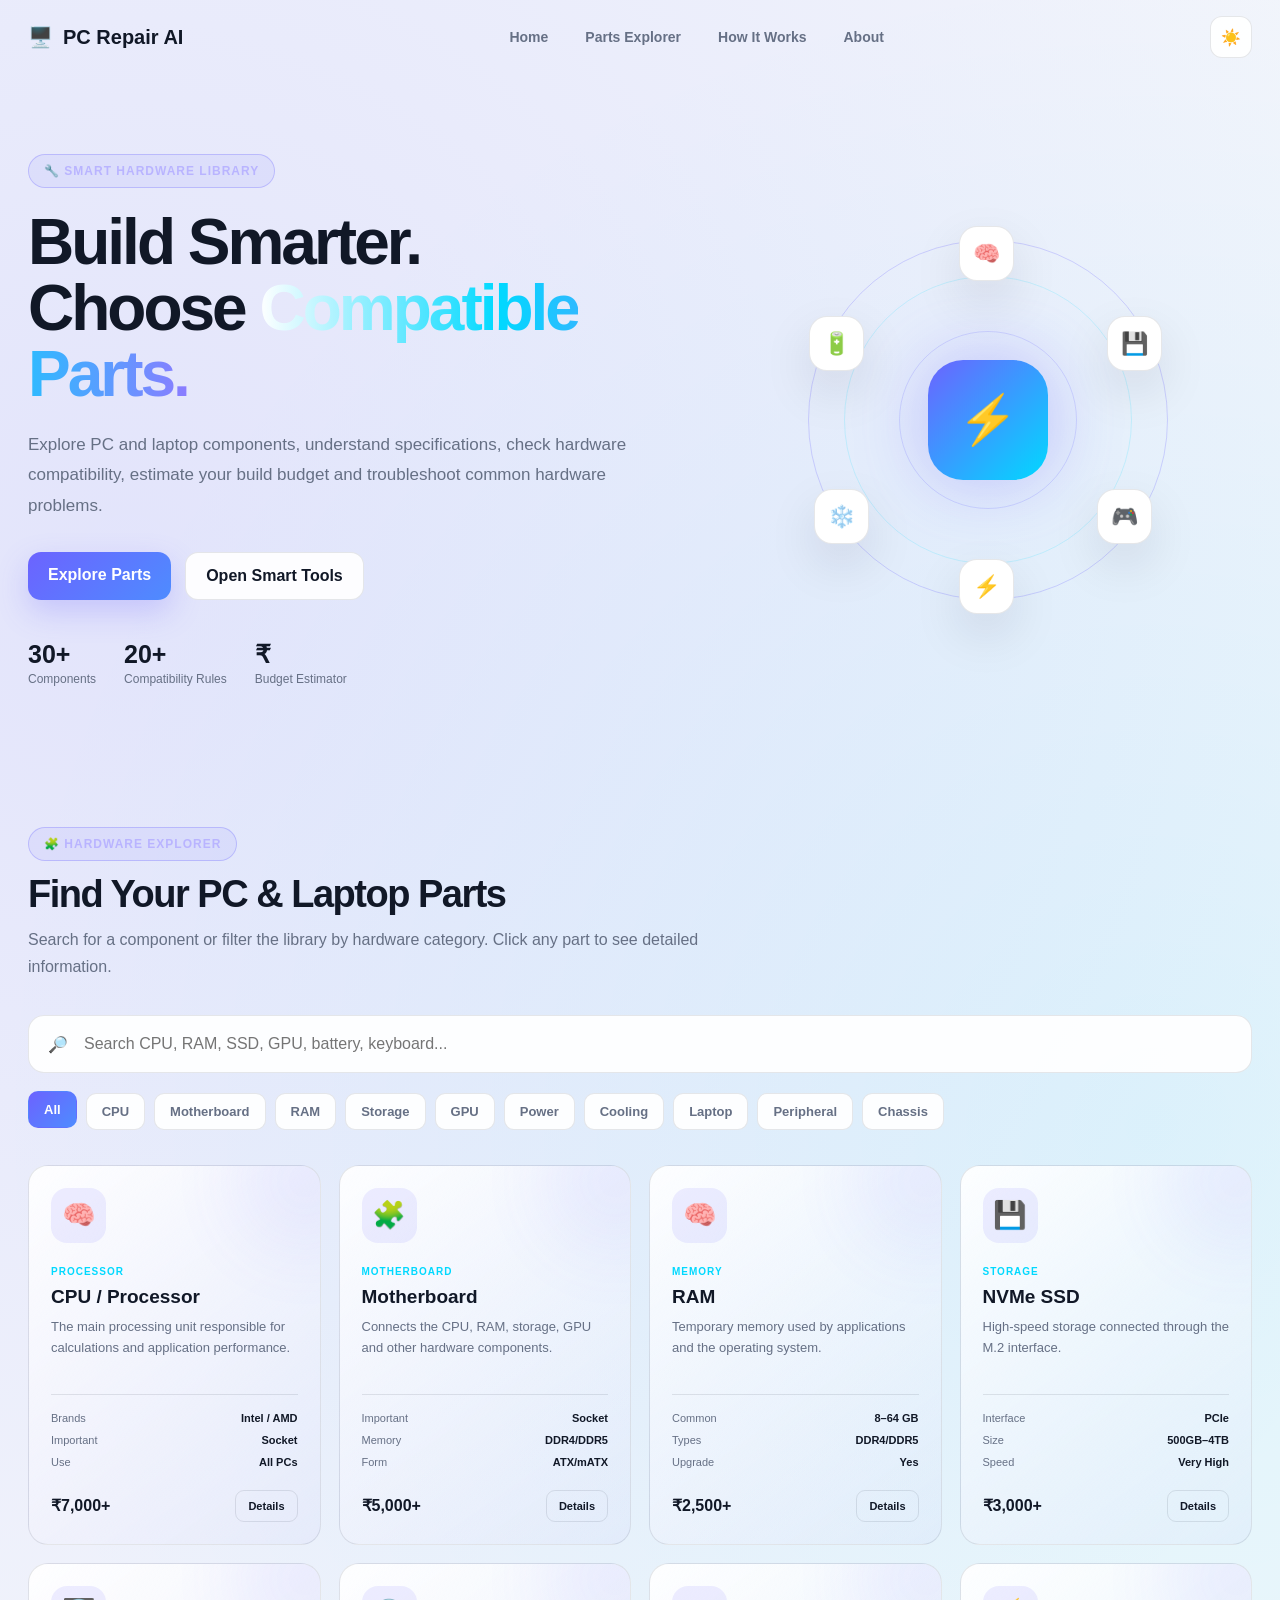
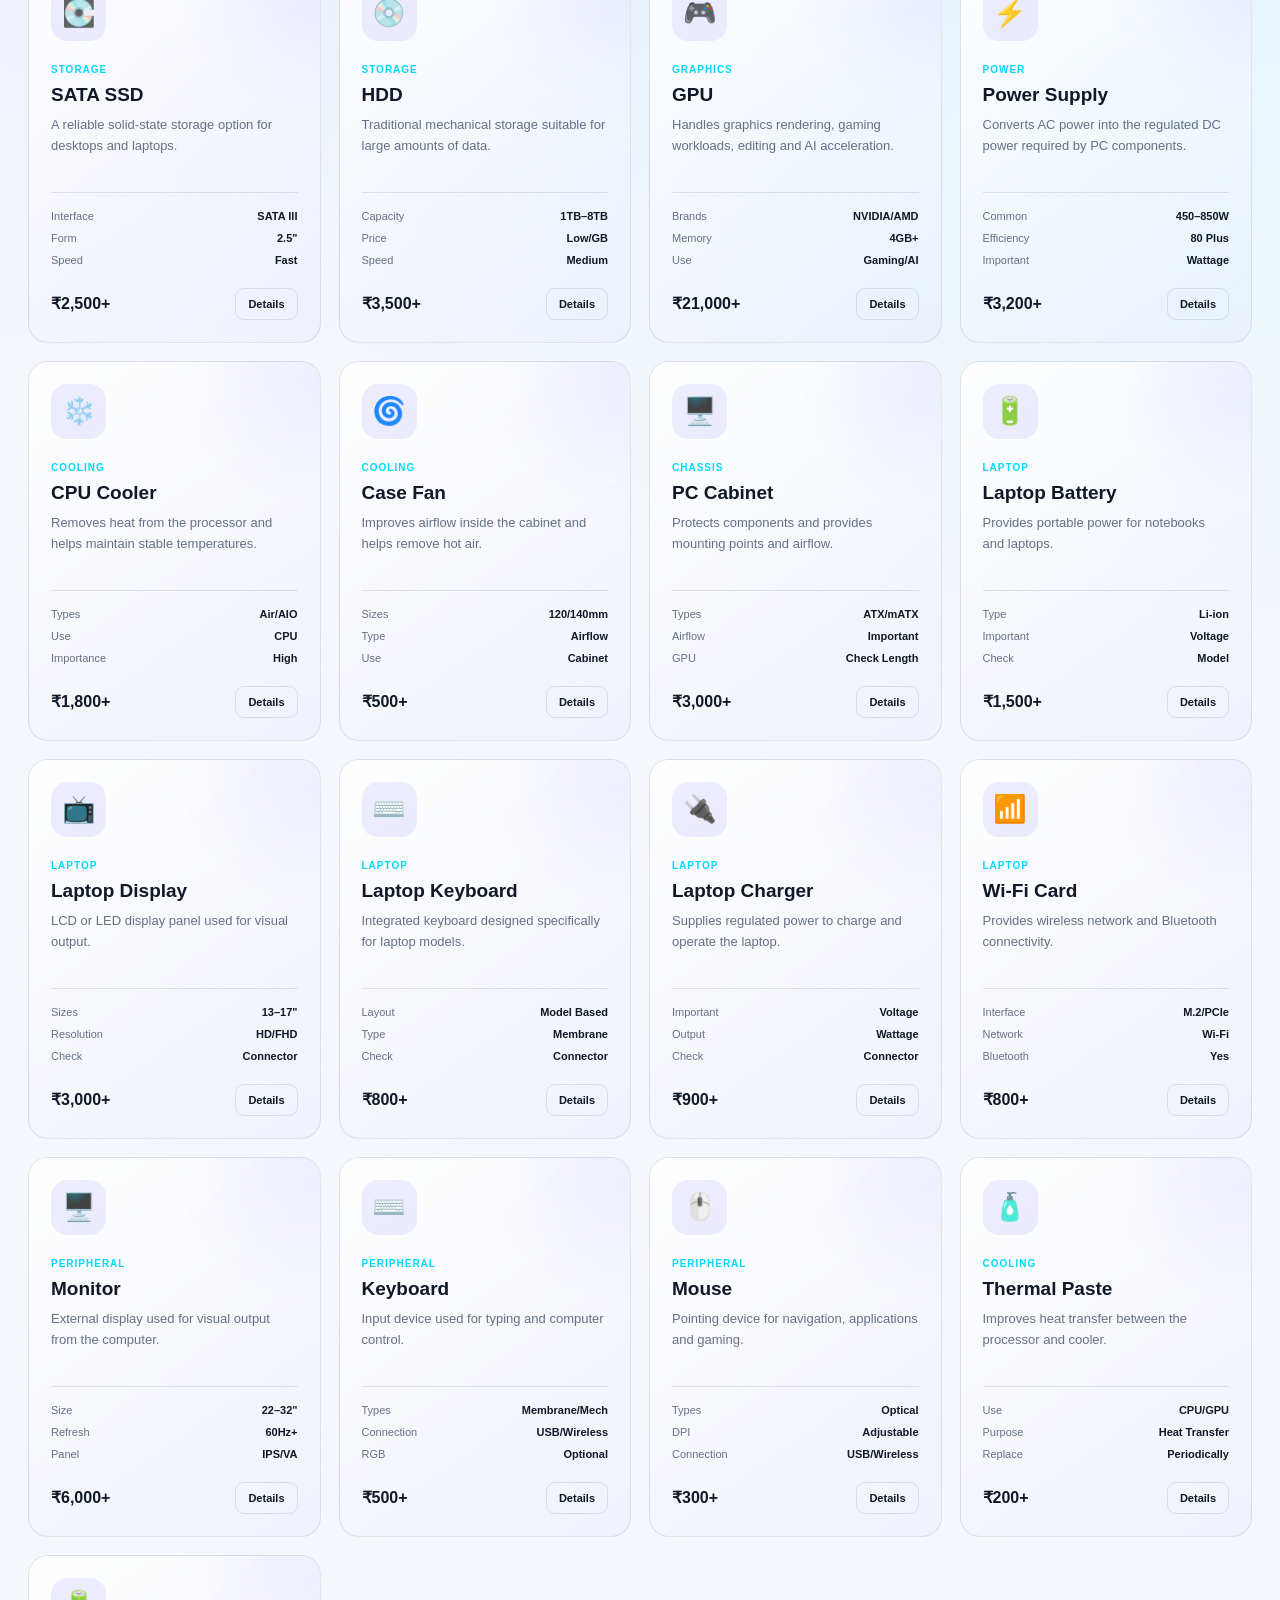
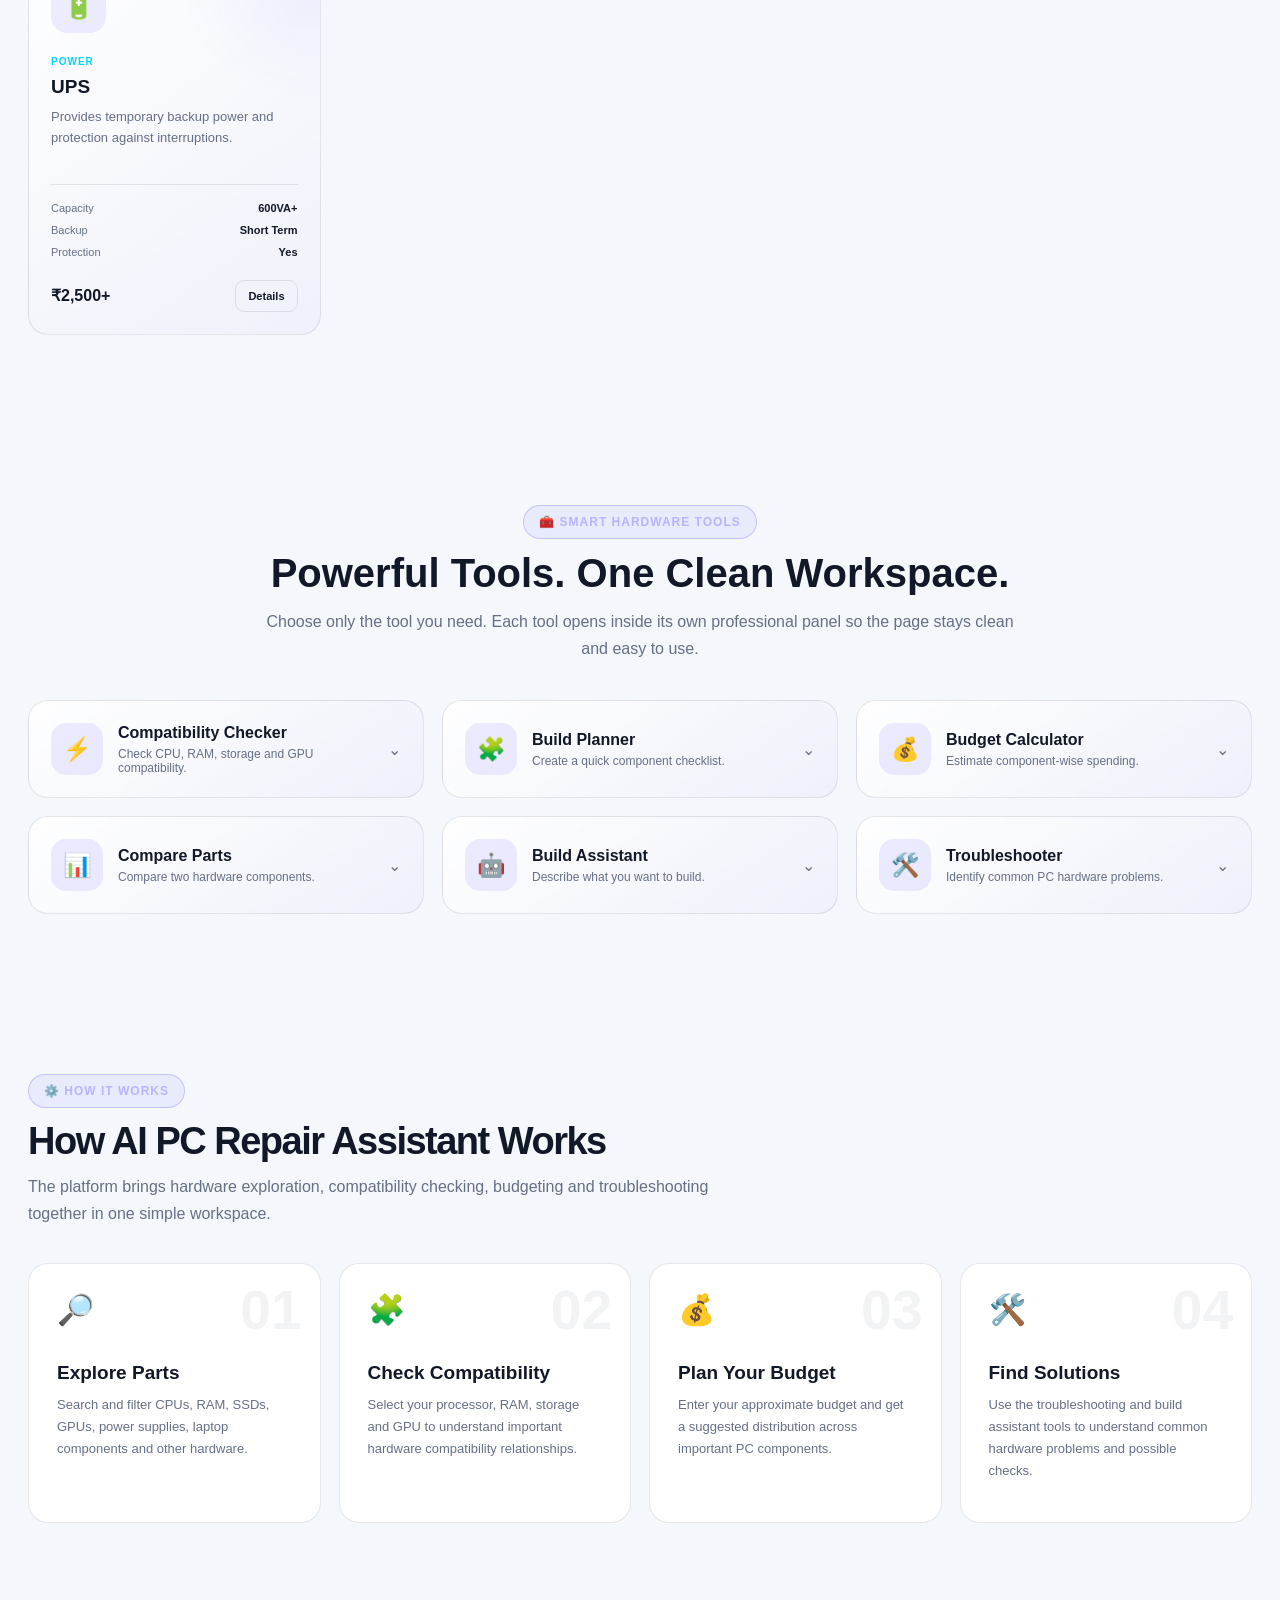
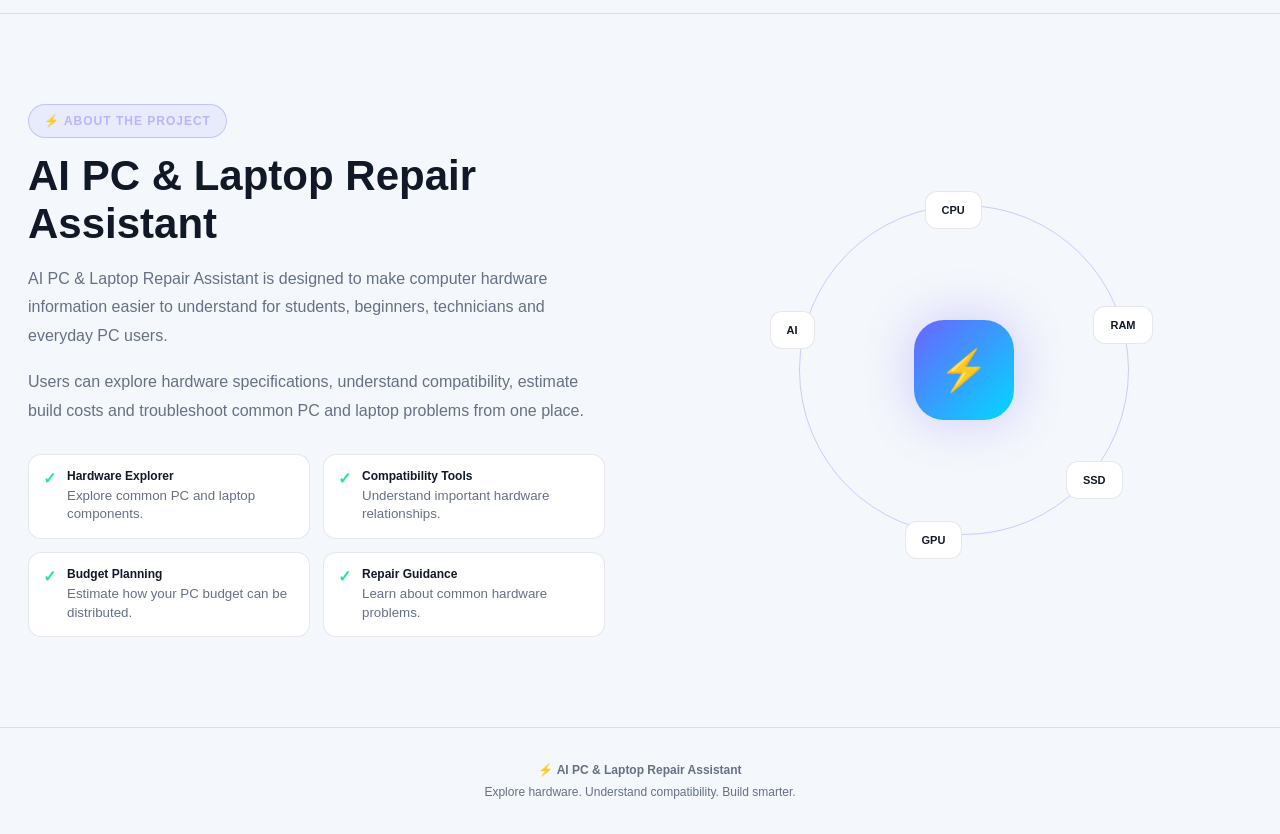
==== commit abaa6b42: "parts.html" ====
--- a/parts.html
+++ b/parts.html
@@ -1169,26 +1169,27 @@
 
 <body>
 
-<header class="header">
-    <div class="navbar">
-
-        <a href="index.html" class="logo">
-            <span class="logo-mark">⚡</span>
-            <span>PC Repair AI</span>
-        </a>
-
-        <nav class="nav-links">
-            <a href="index.html">Home</a>
-            <a href="#parts" class="active">Parts Explorer</a>
-            <a href="#how-it-works">How It Works</a>
-            <a href="#about">About</a>
-        </nav>
-
-        <button class="theme-btn" id="themeBtn" title="Change theme">🌙</button>
-
+<header class="navbar">
+    <div class="logo">
+        🖥️ <span>PC Repair AI</span>
     </div>
+
+    <nav class="nav-links">
+        <a href="index.html">Home</a>
+        <a href="parts.html" class="active">Parts Explorer</a>
+        <a href="index.html#how-it-works">How It Works</a>
+        <a href="index.html#about">About</a>
+    </nav>
+
+    <button
+        id="themeBtn"
+        class="theme-btn"
+        type="button"
+        aria-label="Switch to dark mode"
+    >
+        🌙
+    </button>
 </header>
-
 <main>
 
 <section class="hero">
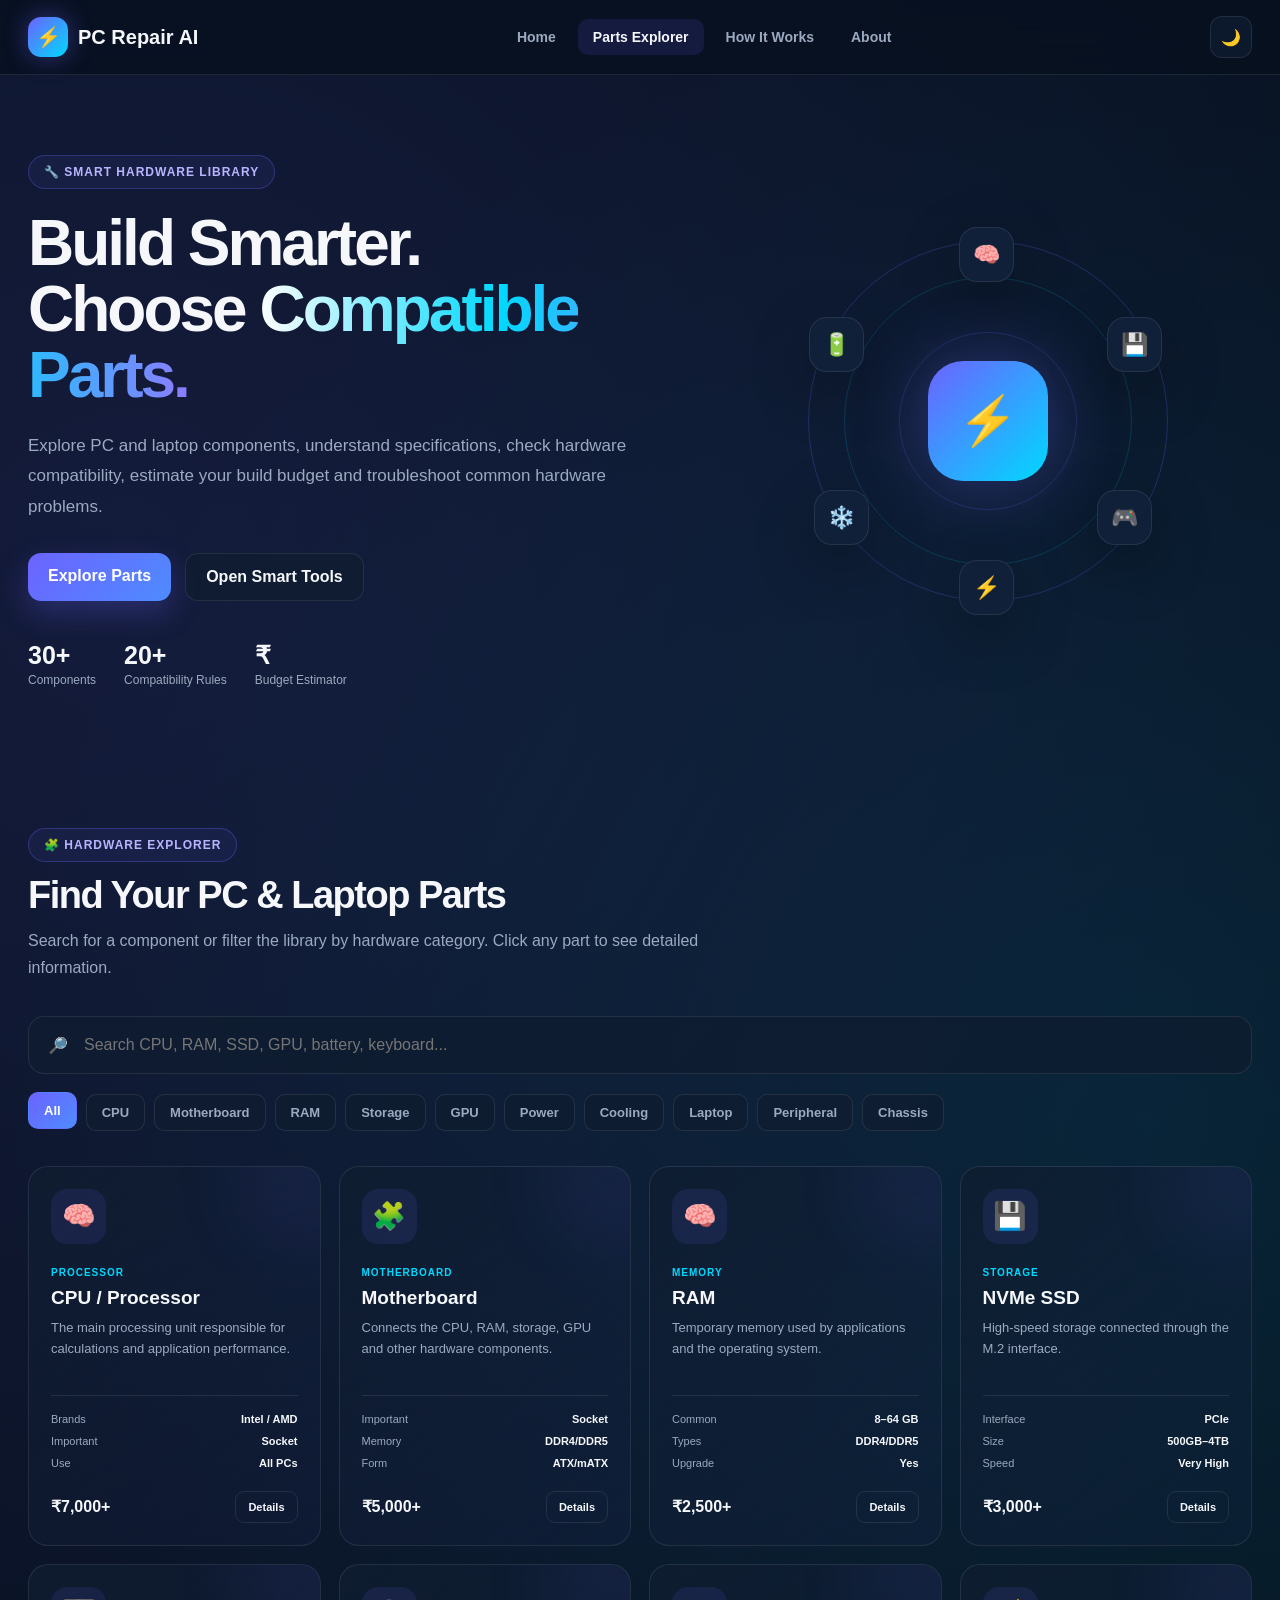
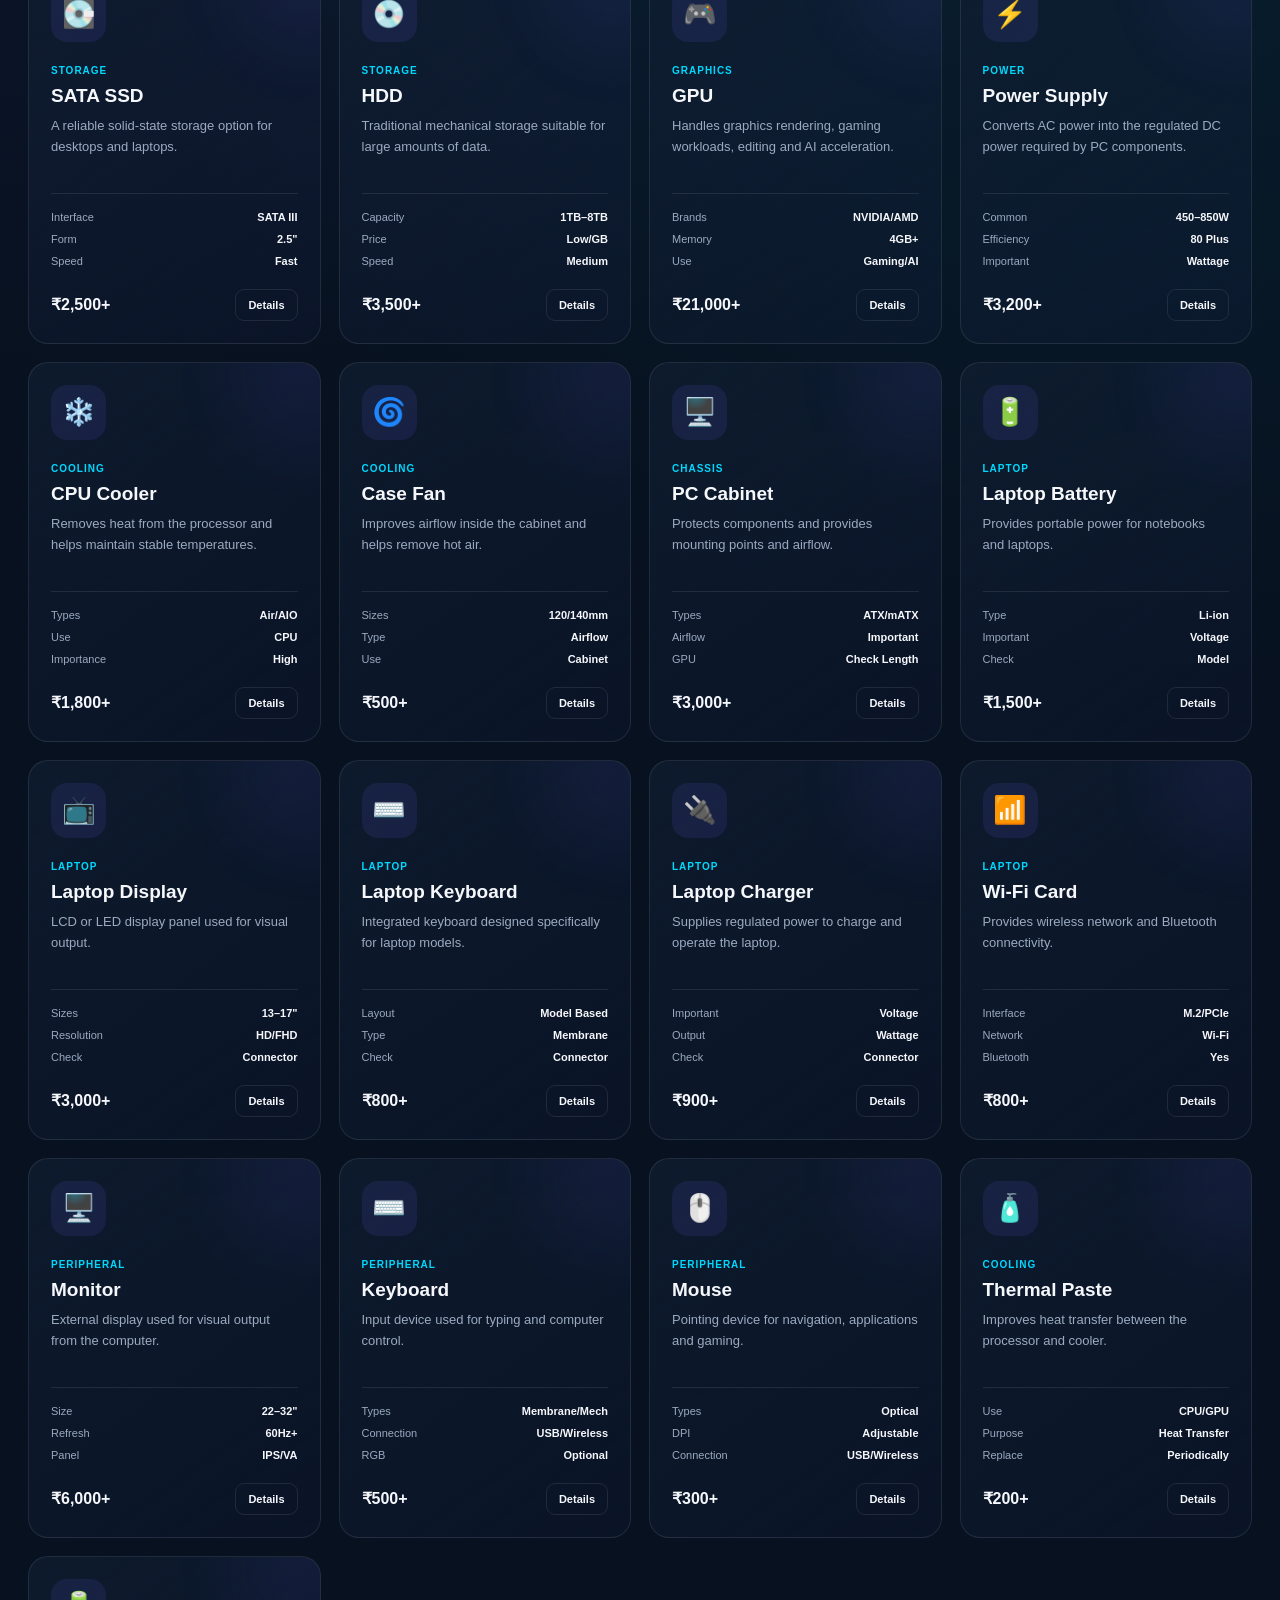
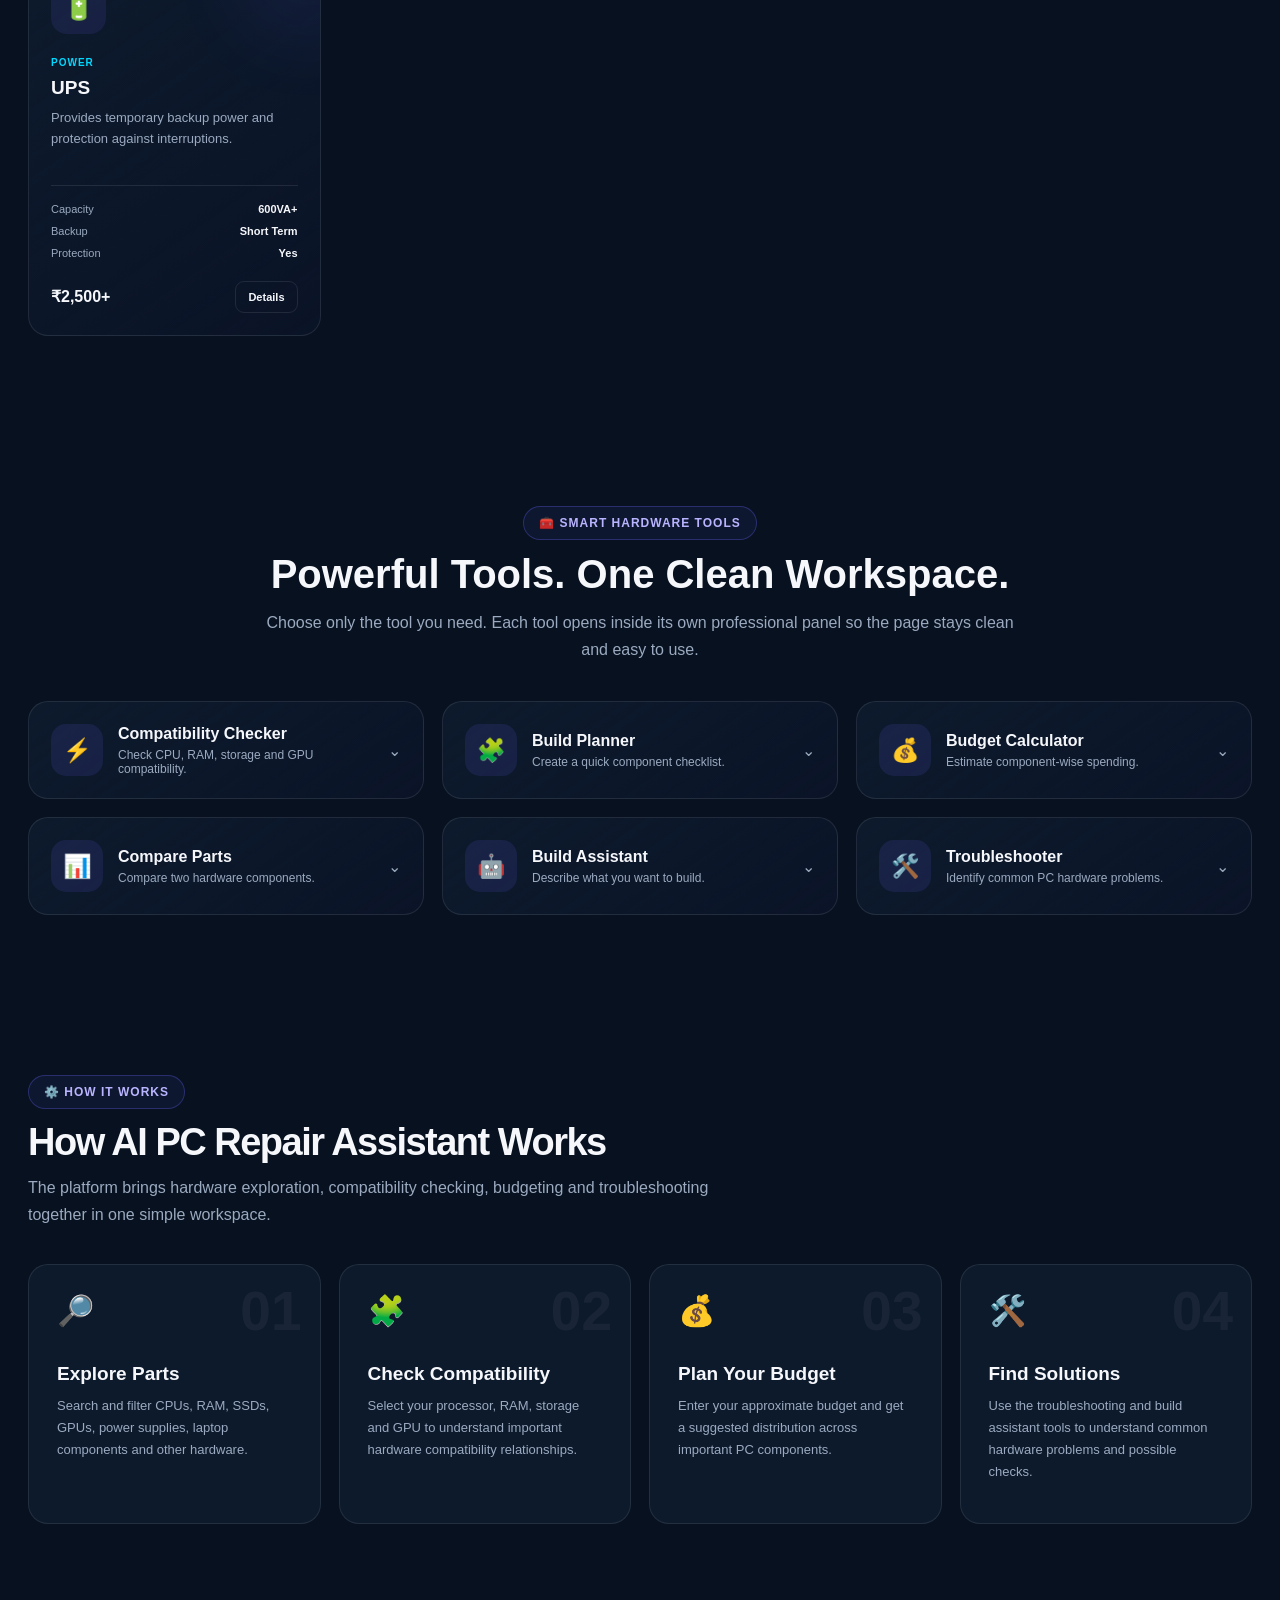
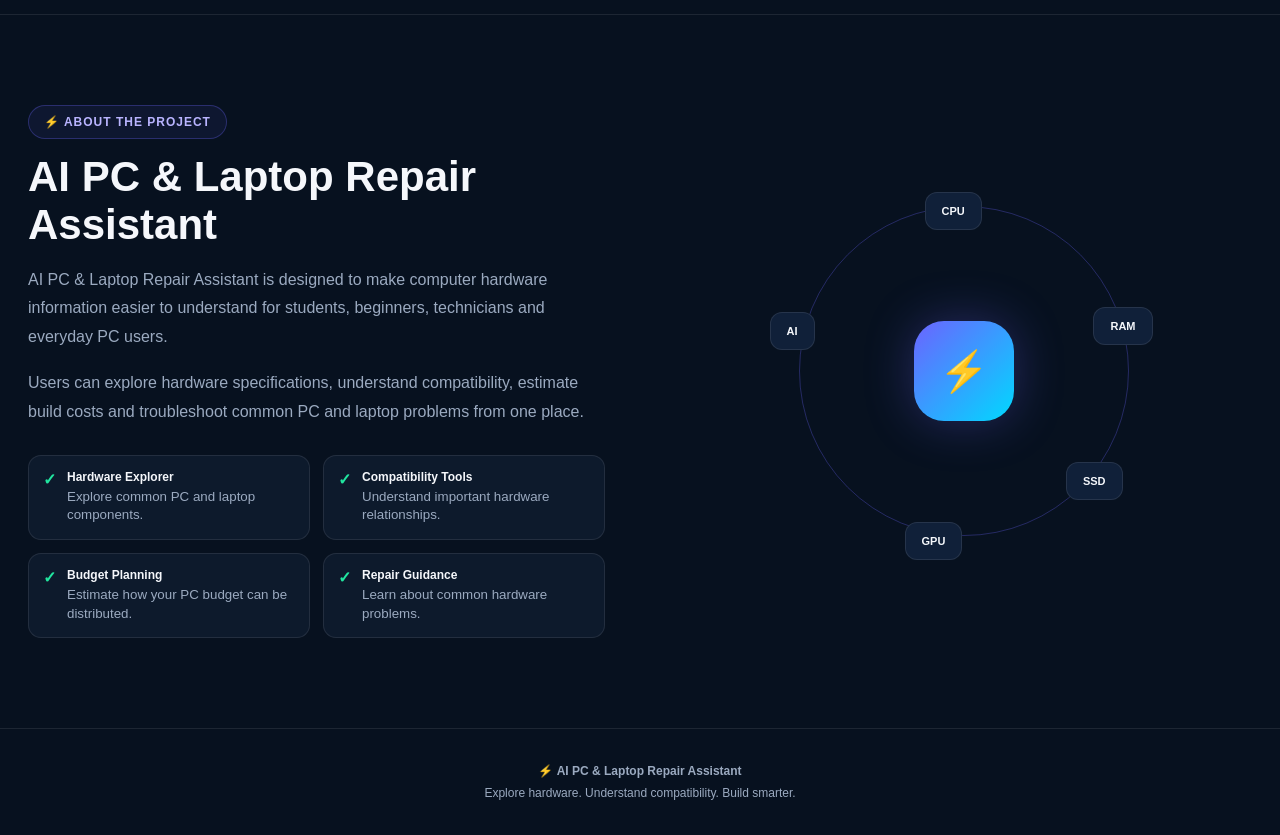
==== commit f871bf68: "parts.html" ====
--- a/parts.html
+++ b/parts.html
@@ -3,24 +3,6 @@
 <head>
 <meta charset="UTF-8">
 <meta name="viewport" content="width=device-width, initial-scale=1.0">
-
-<!-- Google Analytics -->
-<script async src="https://www.googletagmanager.com/gtag/js?id=G-TXNZC0SK5X"></script>
-<script>
-window.dataLayer = window.dataLayer || [];
-function gtag(){dataLayer.push(arguments);}
-gtag("js", new Date());
-gtag("config", "G-TXNZC0SK5X", {
-    send_page_view: true
-});
-
-function trackEvent(name, params = {}) {
-    if (typeof gtag === "function") {
-        gtag("event", name, params);
-    }
-}
-</script>
-
 <title>AI PC & Laptop Repair Assistant | Parts Explorer</title>
 
 <style>
@@ -1165,31 +1147,202 @@
     }
 }
 </style>
+
+<!-- Google Analytics 4 - Added without changing existing website code -->
+<script async src="https://www.googletagmanager.com/gtag/js?id=G-TXNZC0SK5X"></script>
+<script>
+window.dataLayer = window.dataLayer || [];
+function gtag(){dataLayer.push(arguments);}
+gtag("js", new Date());
+gtag("config", "G-TXNZC0SK5X", {
+    send_page_view: true
+});
+</script>
+
+<!-- AI PC Repair Assistant - GA4 Analytics Layer -->
+<script>
+(function () {
+    function track(name, params) {
+        if (typeof gtag === "function") {
+            gtag("event", name, params || {});
+        }
+    }
+
+    window.PCRepairAnalytics = { track: track };
+
+    track("page_loaded", {
+        page_name: document.title,
+        page_path: window.location.pathname
+    });
+
+    const scrollMarks = [25, 50, 75, 90, 100];
+    const sentScrollMarks = {};
+
+    function checkScrollDepth() {
+        const doc = document.documentElement;
+        const scrollable = doc.scrollHeight - window.innerHeight;
+        if (scrollable <= 0) return;
+
+        const percent = Math.min(100, Math.round((window.scrollY / scrollable) * 100));
+
+        scrollMarks.forEach(function (mark) {
+            if (percent >= mark && !sentScrollMarks[mark]) {
+                sentScrollMarks[mark] = true;
+                track("scroll_depth", {
+                    percent_scrolled: mark,
+                    page_path: window.location.pathname
+                });
+            }
+        });
+    }
+
+    window.addEventListener("scroll", checkScrollDepth, { passive: true });
+
+    document.addEventListener("click", function (event) {
+        const element = event.target.closest(
+            "a, button, input[type='submit'], input[type='button'], [role='button']"
+        );
+        if (!element) return;
+
+        const text = (
+            element.innerText ||
+            element.value ||
+            element.getAttribute("aria-label") ||
+            element.getAttribute("title") ||
+            ""
+        ).trim().replace(/\s+/g, " ").slice(0, 100);
+
+        track("user_action", {
+            element_type: element.tagName.toLowerCase(),
+            element_text: text,
+            element_id: element.id || "",
+            page_path: window.location.pathname
+        });
+
+        if (element.tagName.toLowerCase() === "a" && element.href) {
+            try {
+                const url = new URL(element.href, window.location.href);
+
+                if (url.origin !== window.location.origin) {
+                    track("outbound_click", {
+                        link_domain: url.hostname,
+                        link_path: url.pathname
+                    });
+                }
+
+                if (url.hostname.includes("youtube.com") ||
+                    url.hostname.includes("youtu.be")) {
+                    track("youtube_click", {
+                        video_domain: url.hostname
+                    });
+                }
+
+                if (url.hostname.includes("amazon.") ||
+                    url.hostname.includes("flipkart.") ||
+                    url.hostname.includes("mdcomputers.") ||
+                    url.hostname.includes("primeabgb.") ||
+                    url.hostname.includes("vedant.")) {
+                    track("product_link_click", {
+                        store_domain: url.hostname
+                    });
+                }
+            } catch (e) {}
+        }
+    }, true);
+
+    document.addEventListener("submit", function (event) {
+        const form = event.target;
+        track("form_submit", {
+            form_id: form.id || "",
+            form_name: form.getAttribute("name") || "",
+            page_path: window.location.pathname
+        });
+    }, true);
+
+    document.addEventListener("change", function (event) {
+        const element = event.target;
+        if (!element || !["SELECT", "INPUT"].includes(element.tagName)) return;
+
+        track("form_interaction", {
+            field_type: element.type || element.tagName.toLowerCase(),
+            field_name: element.name || element.id || "",
+            page_path: window.location.pathname
+        });
+    }, true);
+
+    const observer = new IntersectionObserver(function (entries) {
+        entries.forEach(function (entry) {
+            if (!entry.isIntersecting) return;
+
+            const section = entry.target;
+            if (section.dataset.analyticsTracked === "true") return;
+
+            section.dataset.analyticsTracked = "true";
+
+            track("section_view", {
+                section_name: (
+                    section.getAttribute("data-analytics-section") ||
+                    section.id ||
+                    section.getAttribute("aria-label") ||
+                    section.tagName.toLowerCase()
+                ).slice(0, 100),
+                page_path: window.location.pathname
+            });
+        });
+    }, { threshold: 0.35 });
+
+    document.querySelectorAll("section, main > div, [data-section]").forEach(function (element) {
+        observer.observe(element);
+    });
+
+    window.addEventListener("error", function () {
+        track("javascript_error", {
+            error_type: "window_error",
+            page_path: window.location.pathname
+        });
+    });
+
+    window.addEventListener("unhandledrejection", function () {
+        track("javascript_error", {
+            error_type: "promise_rejection",
+            page_path: window.location.pathname
+        });
+    });
+
+    window.addEventListener("load", function () {
+        track("page_ready", {
+            page_name: document.title,
+            page_path: window.location.pathname
+        });
+    });
+})();
+</script>
+<!-- End AI PC Repair Assistant - GA4 Analytics Layer -->
+
 </head>
 
 <body>
 
-<header class="navbar">
-    <div class="logo">
-        🖥️ <span>PC Repair AI</span>
+<header class="header">
+    <div class="navbar">
+
+        <a href="index.html" class="logo">
+            <span class="logo-mark">⚡</span>
+            <span>PC Repair AI</span>
+        </a>
+
+        <nav class="nav-links">
+            <a href="index.html">Home</a>
+            <a href="#parts" class="active">Parts Explorer</a>
+            <a href="#how-it-works">How It Works</a>
+            <a href="#about">About</a>
+        </nav>
+
+        <button class="theme-btn" id="themeBtn" title="Change theme">🌙</button>
+
     </div>
-
-    <nav class="nav-links">
-        <a href="index.html">Home</a>
-        <a href="parts.html" class="active">Parts Explorer</a>
-        <a href="index.html#how-it-works">How It Works</a>
-        <a href="index.html#about">About</a>
-    </nav>
-
-    <button
-        id="themeBtn"
-        class="theme-btn"
-        type="button"
-        aria-label="Switch to dark mode"
-    >
-        🌙
-    </button>
 </header>
+
 <main>
 
 <section class="hero">
@@ -2273,47 +2426,22 @@
 
 const themeBtn = document.getElementById("themeBtn");
 
-const savedTheme = localStorage.getItem("pcRepairTheme") || "light";
-
-function applyTheme() {
-
-    const theme = localStorage.getItem("pcRepairTheme") || "light";
-
-    if (theme === "light") {
-        document.body.classList.add("light");
-        themeBtn.textContent = "☀️";
-    } else {
-        document.body.classList.remove("light");
-        themeBtn.textContent = "🌙";
-    }
-}
-
-applyTheme();
+const savedTheme = localStorage.getItem("theme");
+
+if(savedTheme === "light"){
+    document.body.classList.add("light");
+    themeBtn.textContent = "☀️";
+}
 
 themeBtn.addEventListener("click", () => {
 
-    const currentTheme = localStorage.getItem("pcRepairTheme") || "light";
-    const newTheme = currentTheme === "light" ? "dark" : "light";
-
-    localStorage.setItem("pcRepairTheme", newTheme);
-
-    applyTheme();
-
-    trackEvent("theme_changed", {
-        theme: newTheme
-    });
-
-});
-
-
-/* Keep theme synchronized across index.html and parts.html */
-window.addEventListener("storage", function (event) {
-
-    if (event.key !== "pcRepairTheme") {
-        return;
-    }
-
-    applyTheme();
+    document.body.classList.toggle("light");
+
+    const isLight = document.body.classList.contains("light");
+
+    localStorage.setItem("theme", isLight ? "light" : "dark");
+
+    themeBtn.textContent = isLight ? "☀️" : "🌙";
 
 });
 
@@ -2372,26 +2500,7 @@
 }
 
 
-let searchAnalyticsTimer;
-
 searchInput.addEventListener("input", filterParts);
-
-searchInput.addEventListener("input", () => {
-    clearTimeout(searchAnalyticsTimer);
-
-    searchAnalyticsTimer = setTimeout(() => {
-        const query = searchInput.value.trim();
-
-        if (query) {
-            trackEvent("parts_search", {
-                query_length: query.length,
-                visible_results: document.querySelectorAll(
-                    ".part-card:not(.hide-card)"
-                ).length
-            });
-        }
-    }, 700);
-});
 
 
 filterButtons.forEach(button => {
@@ -2407,13 +2516,6 @@
         currentFilter = button.dataset.filter;
 
         filterParts();
-
-        trackEvent("parts_filter", {
-            filter_name: currentFilter,
-            visible_results: document.querySelectorAll(
-                ".part-card:not(.hide-card)"
-            ).length
-        });
 
     });
 
@@ -2645,10 +2747,6 @@
 
         const part = button.dataset.part;
 
-        trackEvent("part_details_open", {
-            part_name: part
-        });
-
         const data = partDetails[part];
 
         if(!data) return;
@@ -2705,15 +2803,7 @@
 
     trigger.addEventListener("click", () => {
 
-        const toolName = trigger.dataset.tool || "unknown";
         const card = trigger.closest(".tool-card");
-        const opening = !card.classList.contains("open");
-
-        if (opening) {
-            trackEvent("smart_tool_open", {
-                tool_name: toolName
-            });
-        }
 
         document.querySelectorAll(".tool-card").forEach(other => {
 
@@ -3576,112 +3666,6 @@
 });
 
 
-/* GA4 detailed interaction tracking */
-document.addEventListener("click", function (event) {
-
-    const button = event.target.closest("button");
-
-    if (button && button.classList.contains("tool-action")) {
-        trackEvent("smart_tool_action", {
-            tool_id: button.id || "unknown",
-            action_name: (button.textContent || "").trim()
-        });
-    }
-
-    const link = event.target.closest("a");
-
-    if (link) {
-        const href = link.getAttribute("href") || "";
-        const text = (link.textContent || "").trim();
-
-        if (href.startsWith("#")) {
-            trackEvent("navigation_click", {
-                destination: href.substring(1),
-                link_text: text
-            });
-        }
-
-        if (/^https?:/i.test(href)) {
-            try {
-                trackEvent("outbound_click", {
-                    link_domain: new URL(href).hostname
-                });
-            } catch {}
-        }
-    }
-});
-
-const partsSections = document.querySelectorAll(
-    "#parts, #smart-tools, #how-it-works, #about"
-);
-
-const viewedPartsSections = new Set();
-
-const partsSectionObserver = new IntersectionObserver(
-    entries => {
-        entries.forEach(entry => {
-            if (entry.isIntersecting && !viewedPartsSections.has(entry.target)) {
-                viewedPartsSections.add(entry.target);
-
-                trackEvent("section_view", {
-                    section_name: entry.target.id
-                });
-            }
-        });
-    },
-    { threshold: 0.35 }
-);
-
-partsSections.forEach(section => {
-    partsSectionObserver.observe(section);
-});
-
-const resultBoxes = document.querySelectorAll(".result-box");
-
-resultBoxes.forEach(box => {
-    const observer = new MutationObserver(() => {
-        const text = box.textContent.trim();
-
-        if (text) {
-            trackEvent("smart_tool_result", {
-                result_box: box.id || "unknown",
-                result_length: text.length
-            });
-        }
-    });
-
-    observer.observe(box, {
-        childList: true,
-        subtree: true,
-        characterData: true
-    });
-});
-
-let maxScroll = 0;
-const scrollMarks = [25, 50, 75, 90, 100];
-
-window.addEventListener("scroll", function () {
-    const doc = document.documentElement;
-    const scrollable = doc.scrollHeight - window.innerHeight;
-
-    if (scrollable <= 0) return;
-
-    const percent = Math.round((window.scrollY / scrollable) * 100);
-
-    if (percent > maxScroll) {
-        maxScroll = percent;
-
-        scrollMarks.forEach(mark => {
-            if (percent >= mark && !window[`gaPartsScroll${mark}`]) {
-                window[`gaPartsScroll${mark}`] = true;
-
-                trackEvent("scroll_depth", {
-                    percent: mark
-                });
-            }
-        });
-    }
-});
 </script>
 
 </body>
